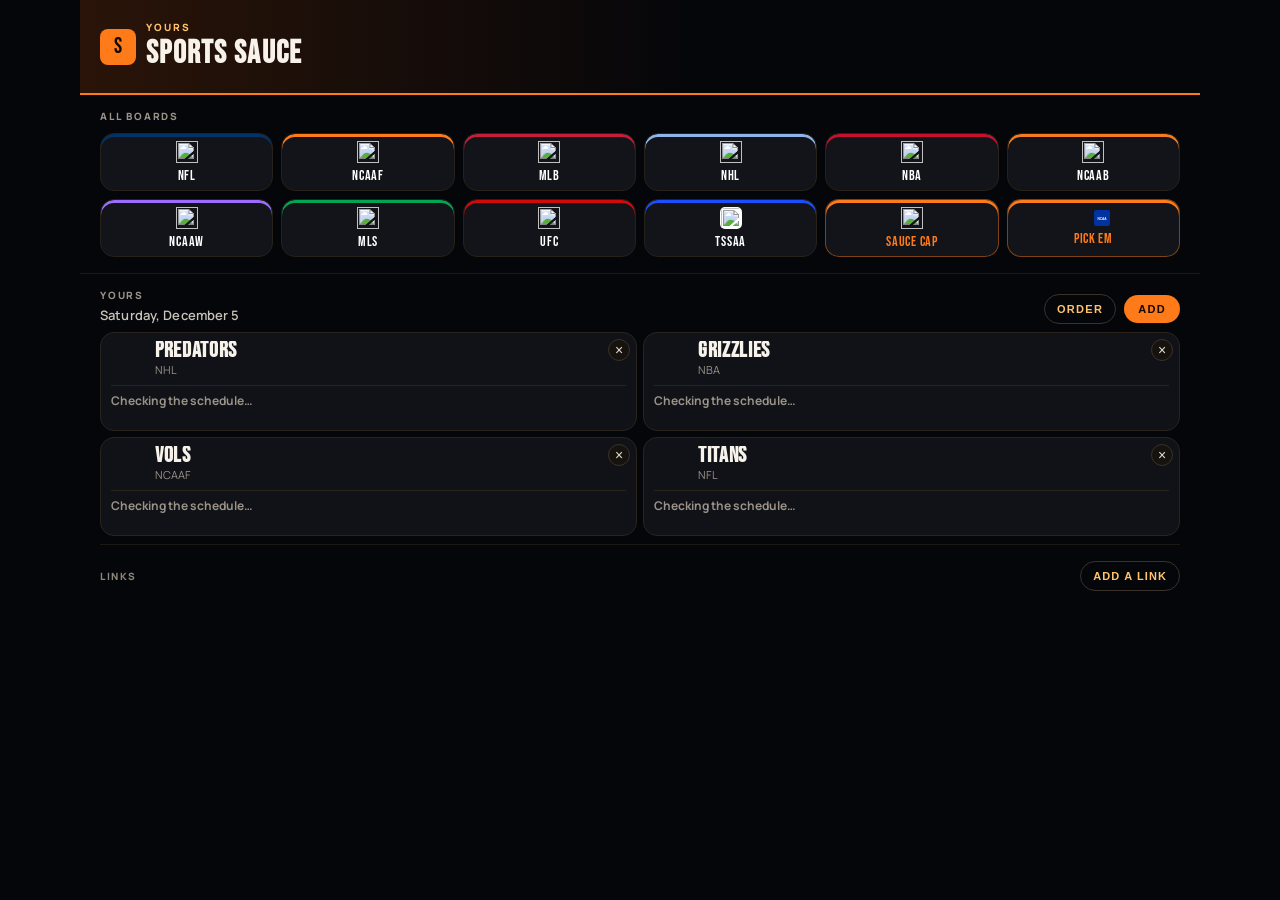
==== index.html @ 5d250a33 "Keep class and region on each TSSAA basketball game." ====
<!DOCTYPE html>
<html lang="en">
<head>
<!-- cbb-rows spick -->
<meta charset="UTF-8"/>
<meta name="viewport" content="width=device-width, initial-scale=1, viewport-fit=cover"/>
<meta name="theme-color" content="#05060a"/>
<meta name="mobile-web-app-capable" content="yes"/>
<meta name="apple-mobile-web-app-capable" content="yes"/>
<meta name="apple-mobile-web-app-status-bar-style" content="black-translucent"/>
<meta name="apple-mobile-web-app-title" content="Sauce"/>
<link rel="manifest" href="/manifest.webmanifest"/>
<link rel="apple-touch-icon" href="/icon-180.png"/>
<title>Sports Sauce</title>
<meta property="og:type" content="website"/>
<meta property="og:site_name" content="Sports Sauce"/>
<meta property="og:title" content="Sports Sauce"/>
<meta property="og:description" content="Live scores, slates, trends, and a live tracker. NFL, college, MLB, MLS, UFC."/>
<meta property="og:url" content="https://www.sportssauceapp.com/"/>
<meta property="og:image" content="https://www.sportssauceapp.com/og.png"/>
<meta property="og:image:width" content="1200"/>
<meta property="og:image:height" content="630"/>
<meta name="twitter:card" content="summary_large_image"/>
<meta name="twitter:title" content="Sports Sauce"/>
<meta name="twitter:description" content="Live scores, slates, trends, and a live tracker."/>
<meta name="twitter:image" content="https://www.sportssauceapp.com/og.png"/>
<script async src="https://plausible.io/js/pa-RkC5ljffAxaN_j-J33No5.js"></script>
<script>
window.plausible=window.plausible||function(){(plausible.q=plausible.q||[]).push(arguments)},plausible.init=plausible.init||function(i){plausible.o=i||{}};
plausible.init();
</script>
<style>
@import url("https://fonts.googleapis.com/css2?family=Bebas+Neue&family=Barlow+Condensed:wght@500;600&family=Manrope:wght@500;700;800&display=swap");
:root{--bg:#05060a;--orange:#ff7a18;--ember:#ffc46b;--live:#ff3b3b;--text:#f7f2ea;--muted:#9b9288;--pad:clamp(12px,3vw,20px)}
*{box-sizing:border-box}html,body{margin:0;background:#05060a;color:var(--text);font-family:Manrope,system-ui,sans-serif;overflow-anchor:none}
body{min-height:100dvh;width:min(1120px,100%);margin:0 auto;padding-bottom:78px}
.top{padding:var(--pad);background:linear-gradient(90deg,#2a1408,#05060a 55%);border-bottom:2px solid var(--orange)}
.scflash{position:fixed;left:0;right:0;bottom:0;z-index:90;display:none;pointer-events:none}
.scflash.show{display:block !important;animation:scdock .45s cubic-bezier(.16,1,.3,1) both}
.scflash .scwipe{position:absolute;left:0;right:0;top:-4px;height:4px;background:linear-gradient(90deg,var(--ember),var(--orange),#ffd29a);transform-origin:left center;animation:scwipe .55s ease-out both}
.scflash .scbug{display:grid;grid-template-columns:76px 1fr;align-items:center;gap:12px;padding:0;background:#0a0b10}
.scflash .scnet{font-family:"Bebas Neue",sans-serif;font-size:13px;letter-spacing:.16em;color:#140800;background:var(--orange);padding:10px 8px;line-height:1.05;text-align:center}
.scflash .sckind{padding-right:16px;font-size:16px;letter-spacing:.04em;text-transform:none;color:#fff;font-weight:800;text-align:right;line-height:1.2}
.scflash .scmain{padding:10px 16px 18px;background:linear-gradient(105deg,transparent 0 12px,var(--orange) 12px 16px,transparent 16px),repeating-linear-gradient(135deg,rgba(255,140,40,.05) 0 8px,transparent 8px 16px),linear-gradient(180deg,#1a1008,#07070a 55%,#05060a);border-top:1px solid rgba(255,140,40,.4);box-shadow:0 -16px 40px rgba(0,0,0,.45)}
.scflash .scscore{margin:0;font-family:"Bebas Neue",sans-serif;font-size:clamp(44px,13vw,72px);letter-spacing:.06em;line-height:.82;color:#fff}
.scflash .scteam{margin:6px 0 2px;font-family:"Bebas Neue",sans-serif;font-size:clamp(22px,6vw,32px);letter-spacing:.04em;line-height:.95;color:#f2ebe3}
.scflash .scnums{margin:4px 0 0;font-family:"Bebas Neue",sans-serif;font-size:clamp(18px,5vw,26px);letter-spacing:.06em;color:#fff}
.scflash .scline{margin:8px 0 0;color:#e8d7c6;font-size:14px;line-height:1.35;max-width:36em}
@keyframes scdock{from{transform:translateY(110%);opacity:0}to{transform:none;opacity:1}}
@keyframes scwipe{from{transform:scaleX(0)}to{transform:scaleX(1)}}
.scflash.out{animation:scout .35s ease-in both}
@keyframes scout{to{transform:translateY(110%);opacity:0}}
.brand{display:flex;align-items:center;gap:10px;cursor:pointer}
.mark{width:36px;height:36px;border-radius:8px;background:var(--orange);color:#120800;font-family:"Bebas Neue",sans-serif;font-size:22px;display:grid;place-items:center}
h1{margin:0;font-family:"Bebas Neue",sans-serif;letter-spacing:.04em}
.eyebrow{margin:0;color:var(--ember);font-size:10px;letter-spacing:.2em;text-transform:uppercase;font-weight:800}
.hero{padding:22px var(--pad) 8px;position:relative}
.hero h2{font-family:"Bebas Neue",sans-serif;font-size:clamp(32px,8vw,56px);line-height:.95;margin:8px 0 10px;letter-spacing:.01em}
.kicker{letter-spacing:.2em;text-transform:uppercase;font-size:10px;color:var(--orange);font-weight:800}
.lede{color:var(--muted);margin:0}
.ownwrap{padding:8px var(--pad) 36px}
.owncard{background:#101218;border:1px solid #2a241c;border-radius:12px;padding:14px;margin:0 0 12px}
.owncard h3{margin:0 0 10px;font-family:"Bebas Neue",sans-serif;font-size:22px;letter-spacing:.04em;color:var(--orange)}
.owngrid{display:grid;grid-template-columns:repeat(3,1fr);gap:8px}
.ownstat{background:#0c0d12;border:1px solid #241e18;border-radius:8px;padding:10px}
.ownstat b{display:block;font-family:"Bebas Neue",sans-serif;font-size:26px;color:#fff}
.ownstat span{font-size:10px;letter-spacing:.12em;text-transform:uppercase;color:var(--muted)}
.ownlog{max-height:46vh;overflow:auto;font-size:12px}
.ownrow{display:grid;grid-template-columns:86px 1fr;gap:8px;padding:7px 0;border-bottom:1px solid #221e18}
.ownrow em{font-style:normal;color:var(--ember);font-size:10px;letter-spacing:.08em;text-transform:uppercase}
.ownlock{display:flex;gap:8px;margin-top:10px}
.ownlock input{flex:1;background:#0c0d12;border:1px solid #3a3228;color:#fff;padding:10px;border-radius:8px}
.ownlock button,.ownbtn{border:0;background:var(--orange);color:#140800;font-weight:800;letter-spacing:.1em;text-transform:uppercase;padding:10px 14px;border-radius:8px}
.yliveboard{padding:12px var(--pad) 0}
.yliveboard .ylink{margin-top:0}
.yliveboard .ylink+.ylink{margin-top:10px}
.hub{display:grid;grid-template-columns:repeat(4,minmax(0,1fr));gap:8px;padding:12px var(--pad) 16px;border-bottom:1px solid #1c1814}
.hubk{grid-column:1/-1;margin:2px 0 0}
.hubcard[data-lg="nfl"]{--bar:#013369}
.hubcard[data-lg="cfb"]{--bar:#ff7a18}
.hubcard[data-lg="mlb"]{--bar:#c41e3a}
.hubcard[data-lg="nhl"]{--bar:#8eb4e8}
.hubcard[data-lg="nba"]{--bar:#c8102e}
.hubcard[data-lg="cbb"]{--bar:#f47b20}
.hubcard[data-lg="wcbb"]{--bar:#9b6dff}
.hubcard[data-lg="mls"]{--bar:#00a651}
.hubcard[data-lg="ufc"]{--bar:#d20a0a}
.hubcard[data-lg="tssaa"]{--bar:#1a4fff}
.hubcard.cap{--bar:#ff7a18}
.hubcard{display:flex;flex-direction:column;align-items:center;justify-content:center;gap:4px;min-width:0;min-height:58px;padding:6px 2px;border-radius:14px;border:1px solid #262119;background:#12141a;color:#fff;box-shadow:inset 0 3px 0 var(--bar,#3a3228)}
.hubcard img{width:22px;height:22px;object-fit:contain;margin:0;flex:none}
.hubcard b{font-family:"Bebas Neue",sans-serif;font-size:14px;letter-spacing:.05em;font-weight:400;white-space:nowrap}
.hubcard span{display:none}
.hubcard .duo{display:inline-flex;align-items:center;gap:2px;flex:none}
.hubcard .duo img{width:16px;height:16px}
.hubcard.cap{text-decoration:none;color:#fff;border-color:rgba(255,122,24,.45)}
.hubcard.cap b{color:#ff7a18}
.hubcard.tssaa img{width:22px;height:22px;object-fit:contain;background:#fff;border-radius:5px;padding:1px}
.yours{padding:4px var(--pad) 28px}
.yhead{display:flex;align-items:flex-end;justify-content:space-between;gap:12px;padding-top:10px}
.ytitle{min-width:0}
.ykick{margin:0;font-size:10px;letter-spacing:.18em;font-weight:800;text-transform:uppercase;color:var(--muted)}
.yacts{display:flex;gap:8px;align-items:center;flex:none}
.yord{border:1px solid #3a3228;background:transparent;color:#ffc46b;font-weight:800;letter-spacing:.12em;text-transform:uppercase;font-size:11px;border-radius:999px;padding:8px 12px;cursor:pointer}
.yord.on{background:var(--orange);color:#140800;border-color:var(--orange)}
.yadd{border:0;background:var(--orange);color:#140800;font-weight:800;letter-spacing:.12em;text-transform:uppercase;font-size:11px;border-radius:999px;padding:8px 14px;cursor:pointer}
.yhint{margin:10px 0 0;color:#c9c2b8;font-size:13px}
.ygrid.ordering{grid-template-columns:1fr !important}
.ycard.ysort{display:flex;align-items:center;gap:10px;padding:8px 8px 8px 12px}
.ycard.ysort .ylogo,.ycard.ysort .ymark{width:40px;height:40px}
.ycard.ysort .ywho b{font-size:22px}
.ynum{font-family:"Bebas Neue",sans-serif;font-size:22px;color:var(--orange);width:18px;flex:none;text-align:center}
.ycard.ysort .ymove{display:flex;gap:8px;margin-left:auto;flex:none}
.ycard.ysort .ymove button{width:52px;height:52px;border:0;border-radius:14px;background:#24180f;color:#ffc46b;font:800 22px Manrope,sans-serif;padding:0}
.ycard.ysort .ymove button:disabled{opacity:.28}
.yday{margin:4px 0 0;color:#c9c2b8;font-size:13px;letter-spacing:.01em;font-weight:600}
.ylede{margin:8px 0 0;color:var(--muted);font-size:13px}
.ycard{display:block;width:100%;text-align:left;color:inherit;font:inherit;background:#101218;border:1px solid #2a241c;border-radius:14px;padding:8px 10px 8px;cursor:pointer;position:relative}
.ycard.now{border-color:var(--orange);background:linear-gradient(180deg,#1c120c,#101218 42%)}
.ycard.live{border-color:#3ee0a0;background:linear-gradient(180deg,#0e1a14,#101218 48%);box-shadow:inset 3px 0 0 #3ee0a0}
.ycard.final .ywhen em{color:#f4efe6}
.ycard.tint{background:linear-gradient(105deg, color-mix(in srgb, var(--ink) 24%, #101218), #101218 46%);border-color:color-mix(in srgb, var(--ink) 55%, #2a241c);box-shadow:inset 4px 0 0 var(--ink)}
.ycard.now.tint{background:linear-gradient(105deg, color-mix(in srgb, var(--ink) 30%, #1a120c), #101218 50%)}
.ycard.live.tint{box-shadow:inset 4px 0 0 #3ee0a0}
.ycard.tint .ywhen em{color:var(--ink)}
.ycard.live.tint .ywhen em{color:#3ee0a0}
.yrow{display:flex;gap:8px;align-items:center;padding-right:22px}
.ylogo{width:36px;height:36px;object-fit:contain;background:#fff;border-radius:8px;padding:3px;flex:none}
.ycard.player .ylogo{object-fit:cover;border-radius:50%;background:#1a120c;padding:0}
.ywho{flex:1;min-width:0}
.ywho b{display:block;font-family:"Bebas Neue",sans-serif;font-size:22px;letter-spacing:.03em;line-height:.9;white-space:nowrap;overflow:hidden;text-overflow:ellipsis}
.ywho span{display:block;margin-top:1px;color:var(--muted);font-size:11px;white-space:nowrap;overflow:hidden;text-overflow:ellipsis}
.ywhen{text-align:right;flex:none}
.ywhen em{display:block;font-style:normal;font-size:10px;letter-spacing:.14em;font-weight:800;color:var(--orange);text-transform:uppercase}
.ycard.live .ywhen em{color:#3ee0a0}
.ywhen strong{display:block;font-family:"Bebas Neue",sans-serif;font-size:22px;letter-spacing:.02em;line-height:.85;margin-top:1px;color:#fff}
.ycard.live .ywhen strong{color:#e9fff5}
.ycard .yremove{position:absolute;top:6px;right:6px;width:22px;height:22px;border-radius:50%;border:1px solid #3a3228;background:#16130f;color:#e7e0d6;font-size:14px;line-height:1;cursor:pointer;padding:0}
.ycard.ysort .yremove{position:static;width:36px;height:36px;border:1px solid #3a3228;background:#1a140f;color:#c9c2b8;font-size:18px}
.ysit{display:grid;grid-template-columns:76px minmax(0,1fr);gap:12px;align-items:center;margin-top:10px;padding-top:10px;border-top:1px solid #1e4a36}
.ydiamond{position:relative;width:72px;height:68px}
.ybase{position:absolute;width:14px;height:14px;transform:rotate(45deg);border:2px solid #5d6b62;border-radius:2px;background:transparent}
.ybase.on{background:#3ee0a0;border-color:#3ee0a0}
.ybase.b2{left:29px;top:2px}
.ybase.b3{left:8px;top:22px}
.ybase.b1{left:50px;top:22px}
.youts{position:absolute;left:0;right:0;bottom:0;text-align:center;font-size:11px;font-weight:800;letter-spacing:.06em;color:#c9c2b8}
.ypab{min-width:0;display:flex;flex-direction:column;gap:3px}
.ycountline{font-family:"Bebas Neue",sans-serif;font-size:26px;letter-spacing:.04em;line-height:.9;color:#fff}
.ypab span{display:flex;gap:8px;align-items:baseline;min-width:0}
.ypab em{flex:none;font-style:normal;font-size:10px;font-weight:800;letter-spacing:.12em;color:#9b9288}
.ypab b{font-size:15px;font-weight:700;color:#fff;overflow:hidden;text-overflow:ellipsis;white-space:nowrap}
.yfoot{display:flex;align-items:center;gap:8px;margin-top:6px;min-width:0}
.ymatch{display:flex;align-items:center;gap:6px;flex:1;min-width:0;margin:0;padding:0;background:none}
.ymatch img{width:16px;height:16px;object-fit:contain;background:#fff;border-radius:3px;padding:1px;flex:none}
.ymatch b{font-size:13px;font-weight:700;white-space:nowrap;overflow:hidden;text-overflow:ellipsis}
.ymatch span{margin-left:auto;color:#c9c2b8;font-size:11px;font-weight:700;text-align:right;max-width:42%;overflow:hidden;text-overflow:ellipsis;white-space:nowrap}
.ylast{display:flex;align-items:center;gap:6px;margin:0;color:#c9c2b8;font-size:12px;white-space:nowrap;overflow:hidden;flex:none;max-width:46%}
.ylast i{flex:none;width:18px;height:18px;border-radius:5px;display:grid;place-items:center;font-style:normal;font-weight:800;font-size:11px}
.ylast i.w{background:#143024;color:#3ee0a0}
.ylast i.l{background:#2a1410;color:#ff8b7a}
.ylast i.t{background:#241e14;color:#ffc46b}
.ylast b{color:#fff;font-family:"Bebas Neue",sans-serif;font-size:16px;font-weight:400;letter-spacing:.03em}
.ylast span{overflow:hidden;text-overflow:ellipsis}
.ylines{display:flex;flex-direction:column;margin-top:8px;border-top:1px solid #2a241c}
.yline{display:flex;align-items:center;gap:8px;min-height:36px;padding:5px 0}
.yline + .yline{border-top:1px solid #1c1814}
.yline > em{width:36px;flex:none;font-style:normal;font-size:10px;letter-spacing:.12em;font-weight:800;text-transform:uppercase;color:#8a8378}
.yline.live > em{color:#3ee0a0}
.yline.next > em,.yline.final > em{color:var(--orange)}
.yline .who{flex:1;min-width:0;display:flex;align-items:center;gap:6px}
.yline .who img{width:20px;height:20px;object-fit:contain;background:#fff;border-radius:4px;padding:1px;flex:none}
.yline .who b{flex:1;min-width:0;font-size:14px;font-weight:750;white-space:nowrap;overflow:hidden;text-overflow:ellipsis}
.yline .who span{flex:none;color:#9b9288;font-size:11px;font-weight:700}
.yline .end{flex:none;display:flex;align-items:center;gap:6px;white-space:nowrap}
.yline .end strong{font-family:"Bebas Neue",sans-serif;font-size:20px;font-weight:400;letter-spacing:.02em;line-height:1;color:#fff;white-space:nowrap}
.yline .end strong.when{font-family:Manrope,system-ui,sans-serif;font-size:13px;font-weight:800;letter-spacing:.04em}
.yline.live .end strong{font-size:26px;color:#e9fff5}
.yline .end i{flex:none;width:18px;height:18px;border-radius:5px;display:grid;place-items:center;font-style:normal;font-weight:800;font-size:11px}
.yline .end i.w{background:#143024;color:#3ee0a0}
.yline .end i.l{background:#2a1410;color:#ff8b7a}
.yline .end i.t{background:#241e14;color:#ffc46b}
.yclock{margin:-2px 0 4px 44px;font-size:11px;font-weight:800;letter-spacing:.08em;text-transform:uppercase;color:#3ee0a0}
.yline.note{display:block;color:#9b9288;font-size:12px;font-weight:700;padding:6px 0}
.ystat{margin-top:10px;padding-top:10px;border-top:1px solid #2a241c}
.ystat-top{display:flex;align-items:baseline;justify-content:space-between;gap:8px;margin-bottom:8px}
.ystat-top em{font-style:normal;font-size:10px;letter-spacing:.16em;font-weight:800;color:var(--orange);text-transform:uppercase}
.ystat.live{border-top-color:#1e4a36}
.ystat.live .ystat-top em{color:#3ee0a0}
.ystat-top span{color:#c9c2b8;font-size:12px;font-weight:700;text-align:right}
.ychips{display:flex;gap:6px}
.ychips div{flex:1;min-width:0;background:#1a140f;border-radius:10px;padding:8px 2px 6px;text-align:center}
.ychips b{display:block;font-family:"Bebas Neue",sans-serif;font-size:22px;letter-spacing:.02em;line-height:.9;color:#fff}
.ychips i{display:block;margin-top:3px;font-style:normal;font-size:9px;letter-spacing:.12em;font-weight:800;color:#9b9288}
.ystat.live .ychips div{background:#102018}
.ystat.live .ychips b{color:#e9fff5}
.tnpick{display:flex;flex-direction:column;gap:10px;margin-top:6px}
.tnpick button{display:flex;flex-direction:column;align-items:flex-start;gap:4px;width:100%;text-align:left;background:#12141a;border:1px solid #2a241c;border-radius:16px;color:#fff;padding:18px 16px 16px;cursor:pointer;box-shadow:inset 4px 0 0 var(--bar,#ff7a18)}
.tnpick b{font-family:"Bebas Neue",sans-serif;font-size:34px;font-weight:400;letter-spacing:.04em;line-height:.9}
.tnpick span{color:#c9c2b8;font-size:13px}
.bbback{border:0;background:transparent;color:#ffc46b;font-weight:800;letter-spacing:.08em;text-transform:uppercase;font-size:12px;padding:4px 0 8px;cursor:pointer}
.bbschool{margin:0 0 8px;font-family:"Bebas Neue",sans-serif;font-size:32px;letter-spacing:.03em;font-weight:400}
.bbrow{display:grid;grid-template-columns:92px minmax(0,1fr) auto;gap:4px 8px;align-items:baseline;padding:8px 0;border-bottom:1px solid #241e18}
.bbrow b{font-size:12px;font-weight:700}
.bbrow span{font-size:14px;font-weight:700}
.bbrow em{font-style:normal;color:#ffc46b;font-weight:800;font-size:12px}
.bbrow small{grid-column:2 / -1;color:#9b9288;font-size:11px}
.bbhit{display:flex;flex-direction:column;align-items:flex-start;gap:2px;width:100%;text-align:left;background:#101218;border:1px solid #2a241c;color:#fff;border-radius:12px;padding:10px 12px;margin-top:8px;cursor:pointer}
.bbstick{position:sticky;top:0;z-index:8;background:#05060a;padding:6px 0 8px}
.bblab{margin:8px 0 4px;font-size:10px;letter-spacing:.16em;text-transform:uppercase;color:#ff7a18;font-weight:800}
.bbnav{display:flex;flex-wrap:wrap;gap:6px;margin:0 0 2px}
.bbnav button{flex:0 0 auto;min-height:36px;border:1px solid #2a241c;background:#101218;color:#cfc6b8;border-radius:999px;padding:8px 12px;font-size:12px;letter-spacing:.08em;text-transform:uppercase;font-weight:800;touch-action:manipulation}
.bbnav button.on{background:#ff7a18;color:#140800;border-color:#ff7a18}
.bbcount{margin:8px 0 0;color:#ffc46b;font-size:12px;font-weight:800;letter-spacing:.08em;text-transform:uppercase}
.bbsec{margin:16px 0 8px}
button.bbsec{display:block;width:100%;text-align:left;background:transparent;border:0;padding:0;color:inherit;cursor:pointer}
.bbsec h3{margin:0;font-family:"Bebas Neue",sans-serif;font-size:28px;letter-spacing:.03em;line-height:.95;color:#ff7a18}
.bbsec p{margin:3px 0 0;color:#8d867c;font-size:11px;letter-spacing:.12em;text-transform:uppercase;font-weight:700}
.bbcard{background:#12141c;border:1px solid #2c261e;border-radius:16px;padding:8px 12px 4px;margin:8px 0}
.bbcard header{display:flex;justify-content:space-between;align-items:center;min-height:16px}
.bbfin{font-size:10px;font-weight:800;letter-spacing:.14em;text-transform:uppercase;color:#ff7a18}
.bbfin.live{color:#3ee0a0}
.bbteam{display:flex;align-items:center;justify-content:space-between;gap:12px;width:100%;background:transparent;border:0;border-top:1px solid #241e18;color:#fff;padding:10px 0;text-align:left;cursor:pointer}
.bbteam b{font-size:16px;font-weight:750;line-height:1.15;min-width:0}
.bbteam em{flex:none;font-style:normal;font-family:"Bebas Neue",sans-serif;font-size:30px;line-height:.85;min-width:36px;text-align:right}
.bbteam.lose{color:#8d867c}
.bbteam.lose em{color:#8d867c}
.bbstand{display:grid;grid-template-columns:28px minmax(0,1fr) 54px 54px;gap:8px;align-items:center;width:100%;text-align:left;background:transparent;border:0;border-bottom:1px solid #241e18;color:#fff;padding:11px 0;cursor:pointer;font:inherit}
.bbstand.head{color:#8d867c;font-size:10px;letter-spacing:.1em;text-transform:uppercase;font-weight:800;cursor:default}
.bbstand b{font-size:15px;font-weight:750;white-space:nowrap;overflow:hidden;text-overflow:ellipsis}
.bbstand span{text-align:right;font-variant-numeric:tabular-nums;font-weight:800}
.bbsked{display:flex;align-items:baseline;gap:10px;padding:11px 0;border-bottom:1px solid #241e18}
.bbsked b{width:78px;flex:none;color:#9b9288;font-size:12px;font-weight:700}
.bbsked span{flex:1;min-width:0;font-size:15px;font-weight:750}
.bbsked em{flex:none;font-style:normal;font-family:"Bebas Neue",sans-serif;font-size:22px;color:#ffc46b}
.bbroster{display:grid;grid-template-columns:1fr 1fr;gap:6px}
.bbplayer{background:#101218;border:1px solid #241e18;border-radius:10px;padding:8px 10px}
.bbplayer b{display:block;font-size:14px}
.bbplayer span{color:#9b9288;font-size:11px}
.ygrid{display:grid;grid-template-columns:1fr;gap:6px;margin-top:8px}
.ylinks{margin-top:8px;padding-top:16px;border-top:1px solid #1c1814}
.ylink{display:flex;align-items:center;gap:10px;margin-top:8px;padding:10px 12px;background:#0c0d12;border:1px solid #241e18;border-radius:12px;text-decoration:none;color:inherit}
.ylinkhead{display:flex;align-items:center;justify-content:space-between;gap:8px}
.ylinkhead span{font-size:10px;letter-spacing:.16em;text-transform:uppercase;font-weight:800;color:#8d867c}
.ylinkhead button,.ylinkform button{border:1px solid #3a3228;background:transparent;color:#ffc46b;font-weight:800;letter-spacing:.1em;text-transform:uppercase;font-size:11px;border-radius:999px;padding:8px 12px;cursor:pointer}
.ylinkform{display:flex;flex-direction:column;gap:8px;margin-top:8px}
.ylinkform input{width:100%;background:#0c0d12;border:1px solid #3a3228;color:#fff;border-radius:10px;padding:12px;font:inherit;font-size:16px}
.ylinkform button{align-self:flex-start;background:var(--orange);color:#140800;border-color:var(--orange)}
.ylinknote{margin:8px 0 0;color:#8d867c;font-size:12px}
.ylink{display:flex;align-items:center;gap:10px;margin-top:8px;padding:10px 12px;background:#0c0d12;border:1px solid #241e18;border-radius:12px;text-decoration:none;color:inherit}
.ylink.live{display:block;border-color:#3ee0a0;box-shadow:inset 3px 0 0 #3ee0a0}
.ylinktop{display:flex;align-items:center;gap:8px}
.ylink a{flex:1;min-width:0;color:inherit;text-decoration:none}
.ylink b{font-size:16px;line-height:1.2}
.ylinktop b{flex:1;min-width:0}
.ylink em{display:block;margin-top:2px;font-style:normal;font-size:12px;color:#9a9186;white-space:nowrap;overflow:hidden;text-overflow:ellipsis}
.ylive{flex:none;background:#3ee0a0;color:#042116;font-size:10px;font-weight:800;letter-spacing:.14em;text-transform:uppercase;border-radius:999px;padding:3px 7px}
.ystream{margin:6px 0 0;color:#f7f2ea;font-size:14px;font-weight:700}
.ypicklive{display:flex;flex-direction:column;gap:6px;margin-top:8px}
.ypicklive button{text-align:left;background:#101218;border:1px solid #3a3228;color:#f7f2ea;border-radius:10px;padding:8px 10px;font:inherit;font-size:13px;font-weight:700;line-height:1.3;cursor:pointer}
.ypicklive button.on{border-color:#3ee0a0;color:#fff}
.yframe{position:relative;width:100%;aspect-ratio:16/9;margin-top:8px;background:#000;border-radius:10px;overflow:hidden}
.yframe iframe{position:absolute;inset:0;width:100%;height:100%;border:0}
.films{padding:8px var(--pad) 96px}
.films h2{margin:0;font-family:"Bebas Neue",sans-serif;font-size:40px;font-weight:400;letter-spacing:.03em}
.filmnote{margin:4px 0 12px;color:#9a9186;font-size:13px}
.filmrow{display:grid;grid-template-columns:112px minmax(0,1fr);gap:10px;align-items:center;width:100%;margin-top:8px;padding:8px;background:#0c0d12;border:1px solid #241e18;border-radius:12px;color:#fff;text-align:left;font:inherit;cursor:pointer}
.filmrow.on{border-color:#ff7a18}
.filmrow img{width:112px;height:63px;object-fit:cover;border-radius:8px;background:#16120e}
.filmrow b{display:block;font-size:15px;line-height:1.25}
.filmrow em{display:block;margin-top:3px;font-style:normal;color:#9a9186;font-size:12px}
.ylink button.yopen{flex:1;min-width:0;text-align:left;background:none;border:0;color:inherit;font:inherit;padding:0;cursor:pointer}
.ylinkopen{display:inline-block;margin-top:8px;color:#ffc46b;font-size:12px;font-weight:800;letter-spacing:.08em;text-transform:uppercase;text-decoration:none}
.ylink .yremove{margin-left:auto}
.ypick{margin-top:12px;background:#101218;border:1px solid #2a241c;border-radius:14px;padding:6px 0 10px}
.yq{display:block;width:calc(100% - 24px);margin:8px 12px 4px;background:#0c0d12;border:1px solid #3a3228;color:#fff;border-radius:10px;padding:12px;font:inherit;font-size:16px}
.yhit{display:grid;grid-template-columns:36px minmax(0,1fr) auto;gap:10px;align-items:center;width:calc(100% - 16px);margin:0 8px;padding:8px;border:0;background:transparent;color:#fff;text-align:left;font:inherit;border-radius:10px;cursor:pointer}
.yhit:hover,.yhit:focus{background:#1a140f}
.yhit .yface,.yhit .yface img,.yhit .ymark{width:36px;height:36px}
.yhit .ymark{font-size:14px}
.yhit b{display:block;font-size:14px}
.yhit em{display:block;font-style:normal;color:#9b9288;font-size:11px}
.hubk{width:100%;margin:2px 0 2px;font-family:Manrope,system-ui,sans-serif;font-size:10px;letter-spacing:.18em;font-weight:800;text-transform:uppercase;color:var(--muted)}
h2 .pinstar{margin-left:8px;font-size:22px;vertical-align:2px}
.yface{position:relative;width:36px;height:36px;flex:none}
.yface img{position:absolute;inset:0;width:36px;height:36px;object-fit:contain;background:#fff;border-radius:8px;padding:3px}
.yhit.player .yface img{object-fit:cover;border-radius:50%;background:#1a120c;padding:0}
.ymark{width:36px;height:36px;border-radius:8px;display:grid;place-items:center;background:#1a120c;color:var(--ember);font-family:"Bebas Neue",sans-serif;font-size:14px}
@media(min-width:900px){
  .hub{grid-template-columns:repeat(6,minmax(0,1fr))}
  .ygrid{grid-template-columns:1fr 1fr}
}
.bar{display:flex;flex-wrap:wrap;align-items:center;gap:8px 12px;padding:8px var(--pad) 4px}
.bar .barleft{display:flex;align-items:center;gap:10px;min-width:0;flex:1}
.bar .tabs{display:flex;flex-wrap:nowrap;align-items:center;gap:2px;margin-left:auto;overflow-x:auto;scrollbar-width:none;-webkit-overflow-scrolling:touch}
.bar .tabs::-webkit-scrollbar{display:none}
#navBack.navback{position:fixed !important;right:14px !important;left:auto !important;bottom:calc(18px + env(safe-area-inset-bottom)) !important;z-index:9999 !important;display:none !important;visibility:hidden !important;height:46px;padding:0 18px;border:0;border-radius:999px;background:#ff7a18;color:#140c08;font-weight:800;letter-spacing:.08em;text-transform:uppercase;font-size:14px;box-shadow:0 10px 28px rgba(0,0,0,.45)}
body.away #navBack.navback{display:block !important;visibility:visible !important}
.rsheet{border:1px solid #2a241c;border-radius:10px;overflow:hidden;background:#101218;margin:0 0 14px}
.rhead,.rline{display:grid;grid-template-columns:36px minmax(0,1fr) 44px;align-items:center;gap:8px;padding:0 10px}
.rhead{height:28px;color:#9b9288;font-size:10px;letter-spacing:.12em;text-transform:uppercase;background:#16130f}
.rline{height:34px;width:100%;border:0;border-top:1px solid #221e18;background:transparent;color:#fff;text-align:left;font:inherit}
.rno{font-family:"Bebas Neue",sans-serif;font-size:16px;color:#ff7a18}
.rname{font-size:14px;white-space:nowrap;overflow:hidden;text-overflow:ellipsis}
.rpos{font-size:11px;letter-spacing:.06em;color:#c9c2b8;text-align:right}
.back{display:none}
#viewGame>.bar,#viewPlayer>.bar{display:none}
.tabbtn{border:0;background:0;color:#8a8378;font-weight:800;letter-spacing:.1em;text-transform:uppercase;font-size:11px;padding:6px 8px;white-space:nowrap}
.tabbtn.on{color:var(--orange)}
.meta{display:none}
.list{display:grid;gap:18px;padding:0 var(--pad) 28px}
.lines{width:calc(100% - 24px);margin:0 12px 8px;border-collapse:collapse;font-size:12px}.lines th,.lines td{text-align:center;padding:6px 0;color:#c9c2b8}.lines th:first-child{text-align:left;color:#fff}
.lastplay{margin:8px 12px;padding:12px;border-left:3px solid #ff7a18;background:#14110e;border-radius:8px;color:#fff;font-size:14px}.lastplay i{display:block;font-style:normal;color:#9b9288;font-size:10px;letter-spacing:.12em;text-transform:uppercase;margin-bottom:4px}
.stathead{display:grid;grid-template-columns:1fr 52px 1fr;align-items:center;padding:4px 14px 8px}
.stathead div{display:flex;align-items:center;gap:8px}
.stathead div:last-child{justify-content:flex-end}
.stathead img{width:32px;height:32px;object-fit:contain}
.stathead b{font-size:15px;letter-spacing:.04em}
.statline{display:grid;grid-template-columns:72px 1fr 72px;align-items:center;padding:8px 14px;border-top:1px solid #221e18}
.statline b{font-family:"Bebas Neue",sans-serif;font-size:28px;font-weight:400;text-align:center;color:#6f6a62}
.statline b.hot{color:#fff}
.statline span{text-align:center;font-size:11px;letter-spacing:.14em;color:#9b9288}
.leadgrid{display:grid;grid-template-columns:44px 1fr 1fr;gap:10px;align-items:center;padding:10px 14px;border-top:1px solid #221e18}
.leadgrid>span{font-size:12px;letter-spacing:.12em;color:#ff7a18}
.leadside.flip{flex-direction:row-reverse;text-align:right}
.leadside em{display:block;font-style:normal;color:#9b9288;font-size:11px;letter-spacing:.08em}
.cmp{display:grid;grid-template-columns:42px 1fr 42px;gap:8px;align-items:center;padding:6px 12px}.cmp b{font-family:"Bebas Neue",sans-serif;font-size:20px;font-weight:400;text-align:center}.cmpmid{display:grid;grid-template-columns:1fr auto 1fr;gap:6px;align-items:center}.cmpmid span{font-size:10px;letter-spacing:.08em;color:#9b9288}.cmpmid i{display:block;height:4px;background:#221e18;border-radius:4px;position:relative}.cmpmid i em{position:absolute;top:0;bottom:0;background:#8a8478;border-radius:4px}.cmpmid i:first-of-type em{right:0}.cmpmid i.r em{left:0;background:#ff7a18}
.leadrow{display:grid;grid-template-columns:36px 1fr 1fr;gap:8px;align-items:center;padding:8px 12px}.leadrow>span{font-size:10px;letter-spacing:.08em;color:#9b9288}.leadside{display:flex;gap:8px;align-items:center}.leadside img{width:36px;height:36px;border-radius:50%;object-fit:cover;background:#1a1612}.leadside b{display:block;font-family:"Bebas Neue",sans-serif;font-size:22px;font-weight:400}.leadside span{color:#c9c2b8;font-size:12px}
.espnplays{list-style:none;margin:0;padding:0}.espnplays li{display:grid;grid-template-columns:52px 28px 1fr 42px;gap:8px;align-items:center;padding:10px 12px;border-top:1px solid #1c1814}.espnplays em{font-style:normal;color:#9b9288;font-size:10px;line-height:1.3}.espnplays img{width:22px;height:22px;object-fit:contain}.espnplays i{display:block;font-style:normal;color:#ff7a18;font-size:10px;letter-spacing:.06em}.espnplays .score{background:#16110c}.espnplays b{color:#fff;font-family:"Bebas Neue",sans-serif;font-size:16px;font-weight:400;text-align:right}
.scorestrip{display:grid;grid-template-columns:52px 1fr auto 1fr 52px;align-items:center;gap:8px;padding:16px;text-align:center}.scorestrip img{width:52px;height:52px;object-fit:contain}.scorestrip b{display:block;font-family:"Bebas Neue",sans-serif;font-size:42px;font-weight:400}.scorestrip span{color:#c9c2b8;font-size:12px}.scorestrip .clock{color:#ff7a18;font-size:12px;letter-spacing:.08em}.shead,.cbbrow{display:grid;grid-template-columns:22px 28px minmax(0,1fr) auto;gap:12px;align-items:center;width:100%;text-align:left;background:transparent;color:#fff;border:0;border-bottom:1px solid #1c1814;padding:12px 14px;font:inherit}
.cbbrow img{width:26px;height:26px;object-fit:contain}
.cbbrow b{font-weight:600;font-size:15px;white-space:nowrap;overflow:hidden;text-overflow:ellipsis}
.cbbrow span{font-size:15px;font-variant-numeric:tabular-nums;white-space:nowrap}
.cbbrow em{font-style:normal;color:#ff7a18;font-size:13px;text-align:right}
.srow{display:grid;grid-template-columns:28px 28px 1fr 52px 36px 42px;gap:8px;align-items:center;padding:8px 12px}.shead{color:#9b9288;font-size:10px;letter-spacing:.08em}.srow img{width:22px;height:22px;object-fit:contain}
.gcard{display:block;width:100%;text-align:left;color:inherit;font:inherit;background:#101218;border:1px solid #2a241c;border-radius:8px;padding:16px 14px}
.gcard.done{border-color:#2a241c}
.gcard .nm.win,.gcard .nm.win span{color:#f4efe6}
.gcard.done .sc em{color:#6f6a62}.gcard .sc em.win{color:#3ee0a0;text-shadow:none}
.gcard.live{border-color:#3ee0a0;background:#0c1612;box-shadow:inset 3px 0 0 #3ee0a0}
.gcard.heat,.ufight.heat{border-color:#ff3b3b;background:linear-gradient(180deg,#2a0c0c,#101218);box-shadow:inset 3px 0 0 #ff3b3b}
.gcard.pin{border-color:var(--orange);box-shadow:inset 3px 0 0 var(--orange)}
.star{border:0;background:0;color:#5c564e;font-size:16px;line-height:1;padding:0 2px;cursor:pointer}
.star.on{color:var(--orange)}
.gcard .bigline{display:grid;grid-template-columns:1fr auto 1fr;align-items:center;gap:8px;margin:6px 0 4px}
.gcard .nm{font-family:"Bebas Neue",sans-serif;font-size:20px;display:flex;align-items:center;gap:8px}
.gcard .nm.r{justify-content:flex-end}
.gcard .nm.has .logoplate{box-shadow:0 0 0 2px #ff7a18}
.gcard .ball{font-style:normal;font-size:14px;line-height:1}
.fstrip{position:relative;height:26px;margin:8px 0 2px;border-radius:4px;background:#167028;box-shadow:inset 0 0 0 1px rgba(255,255,255,.35)}
.fstrip .fy{position:absolute;top:2px;transform:translateX(-50%);font-weight:800;font-size:8px;line-height:1;color:rgba(255,255,255,.92);font-family:Manrope,sans-serif}
.fstrip .fy:before{content:"";position:absolute;left:50%;top:9px;width:1px;height:15px;margin-left:-0.5px;background:rgba(255,255,255,.75)}
.fstrip i{position:absolute;top:16px;z-index:2;width:8px;height:8px;margin:-4px 0 0 -4px;border-radius:50%;background:#fff;box-shadow:0 0 0 2px #ff7a18}
.fstrip .farrow{position:absolute;top:50%;width:36px;height:14px;margin-top:-7px;overflow:visible;pointer-events:none}
.fstrip.right .farrow{left:5px}
.fstrip.left .farrow{right:5px}
.gcard .sc{display:flex;flex-direction:column;align-items:center;justify-content:center;gap:4px;font-family:"Bebas Neue",sans-serif;font-size:36px;line-height:1;color:#fff}
.gcard.pscore .sc{flex-direction:row;gap:10px}
.gcard.pscore .sc span{font-size:22px;color:#6a645c}
.gcard .scline{display:flex;align-items:center;justify-content:center;gap:10px}
.gcard .sc em{font-style:normal;min-width:1.15em;text-align:center}
.gcard .scline > span{font-size:20px;color:#6a645c}
.gcard .sc .dd{display:flex;align-items:baseline;justify-content:center;gap:8px;font-size:16px;letter-spacing:.08em;color:#f7f2ea;line-height:1}
.gcard .dd b{font-weight:400}
.gcard .dd i{font-style:normal;color:#ff7a18;font-size:14px}
.gcard.live .sc em{color:var(--orange)}
.gcard .sub{font-size:12px;color:#c9c2b8;margin-top:6px;line-height:1.4}
.gcard .sub b{color:var(--ember)}
.gjump{display:flex;gap:8px;margin-top:10px}
.gjump button{flex:1;border:1px solid #2a241c;background:#0c0e14;color:#f7f2ea;font-size:11px;font-weight:800;letter-spacing:.12em;text-transform:uppercase;padding:9px 6px;border-radius:6px}
.gjump button.hl{color:#ff7a18;border-color:#3a2a18}
.ufc-row{display:grid;grid-template-columns:minmax(0,1fr) 36px minmax(0,1fr);align-items:start;gap:4px 8px;padding:4px 0 8px}
.ufc-row .f{display:flex;flex-direction:column;align-items:center;text-align:center;gap:6px;min-width:0;width:100%;position:relative}
.ufc-row .f .star{position:absolute;top:0;left:0;z-index:2}
.ufc-row .f.r .star{left:auto;right:0}
.ufc-row img{width:72px;height:72px;border-radius:50%;object-fit:cover;border:2px solid #3a2a18;background:#1a120c;flex:none;margin-top:4px}
.ufc-row .f.won img{border-color:var(--orange);box-shadow:0 0 0 2px rgba(255,140,40,.35)}
.ufc-row .f.won b{color:var(--orange)}
.ufc-row .f.lost{opacity:.42}
.ufc-row .wintag{margin-top:2px}
.ufc-row b{display:block;font-size:14px;line-height:1.2;white-space:normal;overflow-wrap:anywhere;word-break:break-word;max-width:100%;margin-top:2px}
.ufc-row em{display:block;font-style:normal;font-size:11px;color:var(--muted)}
.ufc-row .vs{align-self:center;font-family:"Bebas Neue",sans-serif;letter-spacing:.12em;color:var(--ember);font-size:18px;padding-top:28px;text-align:center}
.ufight{position:relative;overflow:hidden}
.ufight.live{border-color:#3ee0a0;background:#0c1612;box-shadow:inset 3px 0 0 #3ee0a0}
.uhero{margin:0 0 12px;padding:16px 14px 14px;border-radius:14px;border:1px solid rgba(255,122,24,.45);background:linear-gradient(160deg,#3a1608 0%,#120c0a 55%,#05060a 100%)}
.uhero .kicker{margin:0 0 6px}
.uhero h2{margin:0 0 6px;font-family:"Bebas Neue",sans-serif;font-size:clamp(28px,8vw,44px);line-height:.95;letter-spacing:.02em}
.uhero p{margin:0;color:#c9c2b8;font-size:13px}
.ustats{display:grid;grid-template-columns:1fr auto 1fr;gap:6px 10px;margin:12px var(--pad);padding:12px;background:#101218;border:1px solid #2a241c;border-radius:10px}
.ustats .uh{text-align:center;font-size:10px;letter-spacing:.14em;text-transform:uppercase;color:var(--muted)}
.ustats .uv{font-family:"Bebas Neue",sans-serif;font-size:26px;text-align:center;line-height:1}
.ustats .ul{text-align:left}.ustats .ur{text-align:right}
.ubars{margin:4px var(--pad) 16px}
.ubar{margin:10px 0}
.ubar-lab{font-size:10px;letter-spacing:.16em;text-transform:uppercase;color:var(--muted);font-weight:800;text-align:center;margin-bottom:4px}
.ubar-row{display:grid;grid-template-columns:36px 1fr 36px;gap:8px;align-items:center}
.ubar-n{font-size:12px;font-weight:800;color:#f2ebe3;text-align:center}
.ubar-track{position:relative;height:10px;border-radius:99px;background:#14151c;overflow:hidden}
.ubar-mid{position:absolute;left:50%;top:0;bottom:0;width:2px;margin-left:-1px;background:#f2ebe3;opacity:.55;z-index:2}
.ubar-l{position:absolute;right:50%;top:0;bottom:0;background:linear-gradient(270deg,var(--orange),#8a3a00);border-radius:99px 0 0 99px}
.ubar-r{position:absolute;left:50%;top:0;bottom:0;background:linear-gradient(90deg,var(--ember),var(--orange));border-radius:0 99px 99px 0}
.livepulse{display:inline-block;width:8px;height:8px;border-radius:50%;background:#ff3b3b;box-shadow:0 0 8px #ff3b3b;margin-right:6px;animation:upulse 1.2s ease-in-out infinite}
@keyframes upulse{50%{opacity:.35}}
.gstat{display:flex;justify-content:space-between;font-size:10px;letter-spacing:.12em;text-transform:uppercase;color:var(--muted);margin-bottom:8px}
.gduo{display:grid;grid-template-columns:1fr auto 1fr;align-items:center;gap:8px}
.gteam{display:flex;align-items:center;gap:8px;font-family:"Bebas Neue",sans-serif;font-size:20px}
.gteam.right{justify-content:flex-end}
.logoplate{width:36px;height:36px;border-radius:50%;background:#fff;display:inline-flex;align-items:center;justify-content:center;overflow:hidden;flex:none;box-shadow:0 0 0 1px #fff}
.logoplate img{width:28px;height:28px;object-fit:contain;background:transparent}
.gcard .nm{font-size:15px;line-height:1.15;flex-wrap:wrap}
.gcard.tncard .bigline{grid-template-columns:minmax(0,1fr) auto minmax(0,1fr);gap:6px;align-items:start}
.gcard.tncard .nm{display:flex;flex-direction:row;align-items:flex-start;gap:4px;min-width:0;flex-wrap:nowrap;font-size:18px;letter-spacing:.02em;line-height:1.08}
.gcard.tncard .nm .who{min-width:0;flex:1;border:0;background:none;color:inherit;font:inherit;padding:0;cursor:pointer;text-align:inherit}
.gcard.tncard .nm span{display:block;white-space:normal;overflow-wrap:anywhere;word-break:break-word}
.gcard.tncard .nm em{display:block;font-family:Manrope,sans-serif;font-style:normal;font-size:11px;letter-spacing:.06em;margin-top:3px;color:#9a9388}
.gcard.tncard .nm.r{text-align:right;justify-content:flex-end}
.gcard.tncard .nm.r .who{text-align:right}
.gcard.tncard .sc{flex-direction:row;gap:8px;font-size:34px;padding-top:2px;align-self:center}
.regcut{margin:10px 0 6px;font-size:10px;letter-spacing:.14em;text-transform:uppercase;color:#8a8478}
.rknum{font-family:"Bebas Neue",sans-serif;font-size:14px;letter-spacing:.06em;color:var(--orange);flex:none}
.newstick{margin:10px var(--pad) 8px;background:#101218;border:1px solid #2a241c;border-top:2px solid var(--orange)}
.wireh{display:flex;justify-content:space-between;align-items:baseline;padding:8px 12px 2px}
.wireh span{font-size:10px;letter-spacing:.16em;text-transform:uppercase;font-weight:800;color:var(--orange)}
.wirelist{list-style:none;margin:0;padding:0 12px 4px}
.wirelist li{position:relative;padding:9px 0 9px 14px;border-top:1px solid #221e18;font-size:15px;line-height:1.35;font-weight:650;color:#f7f2ea}
.wirelist li:first-child{border-top:0}
.wirelist li:before{content:"";position:absolute;left:0;top:16px;width:5px;height:5px;border-radius:50%;background:#ff7a18}
.wiremore{display:block;width:100%;border:0;border-top:1px solid #2a241c;background:transparent;color:#ff7a18;font-size:11px;font-weight:800;letter-spacing:.12em;text-transform:uppercase;padding:10px 12px;text-align:left}
.pills{display:flex;gap:6px;overflow:auto;padding:8px var(--pad) 4px;scrollbar-width:none}
.pills button{flex:none;border:1px solid #2a241c;background:#101218;color:#cfc6b8;padding:7px 12px;font-size:11px;letter-spacing:.08em;text-transform:uppercase;font-weight:800}
.pills button.on{background:var(--orange);color:#140800;border-color:var(--orange)}
.brack{padding:4px var(--pad) 28px}
.bdiv{margin:6px 0 2px;font-size:11px;letter-spacing:.14em;text-transform:uppercase;color:#8d867c;font-weight:800}
.bhint{margin:0 0 8px;font-size:11px;color:#8d867c}
.btree{display:flex;align-items:flex-start;overflow-x:auto;padding:8px 8px 14px;-webkit-overflow-scrolling:touch;background:#f6f1e8;border:1px solid #d7cec2;border-radius:8px}
.brcol{position:relative;width:228px;flex:none}
.brcol h3{height:26px;margin:0;padding:0;line-height:26px;text-align:center;font-size:10px;letter-spacing:.14em;text-transform:uppercase;color:#5c4634;font-weight:800;font-family:inherit}
.brbody{position:relative}
.brslot{position:absolute;left:0;right:0;height:62px}
.brgame{height:62px;box-sizing:border-box;display:flex;flex-direction:column;background:#fff;border:1px solid #1c1a17;color:#161410}
.brgame .side{flex:none;display:flex;align-items:center;gap:4px;height:22px;box-sizing:border-box;padding:0 6px;border-bottom:1px solid #1c1a17}
.brgame .seed{flex:none;width:48px;font-size:10px;line-height:1;color:#5e584f;font-weight:700}
.brgame .who{flex:1;min-width:0;font-size:12px;font-weight:750;white-space:nowrap;overflow:hidden;text-overflow:ellipsis}
.brgame .side.win .who{font-weight:850}
.brgame .side.bye .who{color:#8a8478;font-weight:650}
.brgame .host{color:#c2410c;font-style:normal;font-size:9px;font-weight:800;margin-right:3px}
.brgame .rec{flex:none;font-size:10px;color:#6e685f;font-weight:650}
.brgame .sc{flex:none;min-width:1.5em;font-family:"Bebas Neue",sans-serif;font-size:18px;line-height:1;text-align:right;font-variant-numeric:tabular-nums}
.brgame .sc:not(:empty)+.rec{display:none}
.brgame.live{border-color:#c2410c;box-shadow:inset 3px 0 0 #c2410c}
.brgame.live .sc{color:#c2410c}
.brgame.fin .side.win .sc{color:#166534}
.brgame .when{flex:1;display:flex;align-items:center;justify-content:flex-end;padding:0 6px;font-size:10px;letter-spacing:.04em;color:#6e685f;background:#f7f3ec}
.brgame.live .when{color:#c2410c;font-weight:800}
.brgut{position:relative;width:18px;flex:none}
.brline{position:absolute;left:0;width:12px;box-sizing:border-box;border-top:2px solid #1c1a17;border-right:2px solid #1c1a17;border-bottom:2px solid #1c1a17}
.brline i{position:absolute;left:12px;width:6px;top:50%;margin-top:-1px;border-top:2px solid #1c1a17}
.pollgrid{display:grid;grid-template-columns:1fr 1fr;gap:16px;padding:8px var(--pad) 24px}
@media(max-width:800px){.pollgrid{grid-template-columns:1fr}}
.pollcol h3{margin:0 0 10px;font-size:12px;letter-spacing:.16em;text-transform:uppercase;color:var(--ember)}
.standwrap{padding:8px var(--pad) 28px}
.divblock{margin:0 0 22px}
.divblock h3{margin:0 0 8px;font-family:"Bebas Neue",sans-serif;font-size:22px;letter-spacing:.04em;color:var(--orange)}
.srow{display:grid;grid-template-columns:22px 28px 1fr 52px 36px 36px 44px 36px;gap:6px;align-items:center;padding:7px 0;border-bottom:1px solid #221e18;font-size:13px}
.srow.head{color:var(--muted);font-size:10px;letter-spacing:.1em;text-transform:uppercase;border-bottom:1px solid #3a2a18}
.srow img{width:24px;height:24px;object-fit:contain;background:#fff;border-radius:50%;padding:2px;cursor:pointer}
.srow .seed{color:var(--ember);font-weight:800}
.srow .clin{color:var(--orange);font-size:11px;font-weight:800}
button.srow{width:100%;border:0;background:transparent;color:inherit;font:inherit;text-align:left}
.playoffbox{display:grid;grid-template-columns:1fr 1fr;gap:12px;margin:0 0 18px}
@media(max-width:560px){.playoffbox{grid-template-columns:1fr}.standwrap .srow,.problock .srow,.problock .shead{grid-template-columns:18px 22px minmax(0,1fr) 40px 34px 30px 30px 30px;gap:3px;font-size:12px}}
.pollrow{display:grid;grid-template-columns:28px 36px 1fr auto;gap:10px;align-items:center;padding:8px 0;border-bottom:1px solid #221e18;cursor:pointer}
.pollrow:hover{background:#16120e}
.oddsdesk{padding:8px 0 0}
.oddspeek{margin-top:10px;padding-top:8px;border-top:1px solid #221e18;font-size:11px;letter-spacing:.04em;color:#8a8378;line-height:1.45}
.oddspeek b{color:#c9c2b8;font-weight:800;letter-spacing:.08em;text-transform:uppercase;font-size:10px;margin-right:6px}
.gameodds{margin:8px var(--pad) 12px;padding:12px;background:#101218;border:1px solid #2a241c;border-radius:10px}
.gameodds .hint{margin:0 0 8px}
.oddstrip{display:grid;grid-template-columns:42px 1fr 1fr;gap:6px;align-items:center;padding:5px 0;border-top:1px solid #221c16}
.oddstrip b{font-size:10px;letter-spacing:.12em;text-transform:uppercase;color:var(--ember)}
.side{display:flex;align-items:center;gap:6px;min-width:0}
.side .who{border:1px solid #3a2a18;background:#14110e;color:#e8e0d4;font-size:11px;font-weight:800;padding:6px 8px;border-radius:4px;white-space:nowrap}
.side .who.on,.side .who:hover{border-color:var(--orange);color:var(--orange)}
.step{display:flex;align-items:center;border:1px solid #3a2a18;border-radius:4px;overflow:hidden;background:#0c0d12;flex:1;min-width:0}
.step button{border:0;background:#1a1612;color:var(--orange);width:26px;height:28px;font-size:15px;font-weight:800;flex:0 0 26px}
.step input{flex:1;min-width:0;width:52px;background:transparent;border:0;color:#fff;text-align:center;font-size:13px;font-weight:800;padding:5px 2px}
.daycut{margin:16px 0 8px;font-size:11px;letter-spacing:.16em;text-transform:uppercase;color:var(--ember);border-bottom:1px solid #3a2a18;padding-bottom:6px}
.tbook{padding:0 var(--pad) 28px}
.tsk{display:grid;grid-template-columns:repeat(4,1fr);gap:8px;margin:12px 0}
.tsk i{display:block;font-style:normal;font-size:10px;letter-spacing:.12em;text-transform:uppercase;color:var(--muted)}
.tsk b{display:block;font-family:"Bebas Neue",sans-serif;font-size:26px;color:var(--orange)}
.tbook{padding:16px var(--pad) 40px;max-width:640px}
.tbook h2{font-family:"Bebas Neue",sans-serif;font-size:34px;letter-spacing:.02em;margin:2px 0 4px;line-height:1}
.tlist{margin-top:12px}
.thead{display:grid;grid-template-columns:96px 1fr;align-items:center;min-height:104px;background:linear-gradient(120deg,#2a1408 0%,#0a0b10 58%)}
.thead .tmark{width:72px;height:72px;object-fit:contain;border:0;border-radius:0;background:transparent;justify-self:center}
.tgame img{width:28px;height:28px;object-fit:contain}
.cbro{display:grid;grid-template-columns:44px minmax(0,1fr) 28px;gap:12px;align-items:center;padding:11px 14px;border-bottom:1px solid #221e18}
.cbro img{width:40px;height:40px;border-radius:50%;object-fit:cover;background:#1a120c}
.cbro b{display:block;font-size:15px;font-weight:650;line-height:1.25}
.cbro span{color:#c9c2b8;font-size:13px;text-align:right}
.tgame{display:grid;grid-template-columns:76px 32px minmax(0,1fr) auto;gap:8px 10px;align-items:center;padding:12px 0;border-bottom:1px solid #221e18}
.tgame > span:first-child{font-size:11px;color:var(--muted);letter-spacing:.04em;line-height:1.25}
.tgame div b{display:block;font-size:15px;line-height:1.25;overflow-wrap:anywhere}
.tgame div em{display:block;margin-top:2px;font-size:11px;color:var(--muted);font-style:normal}
.tgame .tscore{font-family:"Bebas Neue",sans-serif;font-size:20px;font-variant-numeric:tabular-nums;letter-spacing:.02em;white-space:nowrap}
.tgame .dec{font-family:"Bebas Neue",sans-serif;font-size:22px}
.tgame .dec.W{color:#3ee0a0}.tgame .dec.L{color:#ff8a8a}
.tgame button{border:0;background:0;color:inherit;font:inherit;text-align:left;padding:0}
.hlist{margin:6px 0 18px}
.histhead{display:flex;justify-content:space-between;align-items:baseline;padding:2px 0 8px;border-bottom:1px solid #3a2a18}
.histhead span{font-size:10px;letter-spacing:.16em;text-transform:uppercase;color:var(--muted);font-weight:800}
.histhead b{font-family:"Bebas Neue",sans-serif;font-size:28px;color:#ff7a18;letter-spacing:.04em;line-height:1}
.hrow{padding:12px 0 10px;border-bottom:1px solid #221e18}
.hmain{display:grid;grid-template-columns:78px minmax(0,1fr) auto;gap:2px 10px;align-items:baseline}
.hrow .yr{font-family:"Bebas Neue",sans-serif;font-size:22px;letter-spacing:.04em;color:#c9c2b8}
.hconf{font-size:12px;color:#9a9186}
.hrow .wl{font-family:"Bebas Neue",sans-serif;font-size:28px;letter-spacing:.03em;line-height:.9}
.hrow .wl.up{color:#ff7a18}
.hrow .wl.down{color:#8d867c}
.hfold{display:flex;width:100%;margin-top:8px;align-items:center;gap:10px;border:1px solid #2a241c;background:#101218;color:#f7f2ea;padding:9px 10px;text-align:left;font:inherit}
.hfold b{font-size:10px;letter-spacing:.14em;text-transform:uppercase;color:#ff7a18;flex:none}
.hfold em{flex:1;font-style:normal;font-size:13px;font-weight:700;line-height:1.3}
.hfold em.champ{color:#ffd29a}
.hfold em.won{color:#3ee0a0}
.hfold em.lost{color:#ffb4a2}
.hfold .chev{width:7px;height:7px;border-right:2px solid #8d867c;border-bottom:2px solid #8d867c;transform:rotate(45deg);flex:none}
.hrow.open .hfold .chev{transform:rotate(-135deg);margin-top:3px}
.hdetail{display:none;margin-top:8px}
.hrow.open .hdetail{display:block}
.hmiss{margin-top:8px;color:#6f6a62;font-size:11px;letter-spacing:.12em;text-transform:uppercase}
.hpost{background:#101218;border:1px solid #2a241c;border-left:3px solid #ff7a18}
.hpost.champ{border-left-color:#ffd29a}
.hpost .plabel{display:flex;justify-content:space-between;align-items:center;padding:7px 10px;border-bottom:1px solid #2a241c;font-size:10px;letter-spacing:.16em;text-transform:uppercase;font-weight:800;color:#ff7a18}
.hseries{padding:8px 10px 10px;border-bottom:1px solid #1c1914}
.hseries:last-child{border-bottom:0}
.hseries .shead{display:flex;justify-content:space-between;gap:10px;align-items:baseline}
.hseries .shead b{font-size:13px;font-weight:750;line-height:1.3}
.hseries .sres{font-family:"Bebas Neue",sans-serif;font-size:20px;letter-spacing:.03em;white-space:nowrap}
.hseries .sres.won{color:#3ee0a0}
.hseries .sres.lost{color:#ff8a8a}
.hvs{margin-top:2px;font-size:12px;color:#c9c2b8}
.hgame{display:grid;grid-template-columns:26px 16px minmax(0,1fr) auto;gap:6px;align-items:center;padding:4px 0 0;font-size:12px;color:#c9c2b8}
.hgame b{font-family:"Bebas Neue",sans-serif;font-size:16px;color:#f7f2ea;font-weight:400;letter-spacing:.03em}
.hgame .dec.W{color:#3ee0a0;font-weight:800}
.hgame .dec.L{color:#ff8a8a;font-weight:800}
.sgrp{margin:16px 0 8px}
.sgrp h3{margin:0 0 8px;font-size:11px;letter-spacing:.16em;text-transform:uppercase;color:var(--ember)}
.sgrid{display:grid;grid-template-columns:repeat(4,1fr);gap:8px}
@media(max-width:640px){.sgrid{grid-template-columns:repeat(2,1fr)}}
.sgrid div{background:#101218;border:1px solid #2a241c;padding:10px 8px}
.sgrid i{display:block;font-style:normal;font-size:10px;letter-spacing:.1em;text-transform:uppercase;color:var(--muted)}
.sgrid b{display:block;font-family:"Bebas Neue",sans-serif;font-size:24px;color:#fff;margin-top:2px}
.ptable{width:100%;border-collapse:collapse;font-size:12px;margin:0 0 18px;table-layout:auto}
.ptable th{text-align:right;font-size:10px;letter-spacing:.08em;color:var(--muted);padding:8px 6px;border-bottom:1px solid #2a241c;white-space:nowrap}
.ptable th:first-child,.ptable td:first-child{text-align:left;min-width:128px;max-width:42%;padding-right:12px}
.ptable td{padding:8px 4px;border-bottom:1px solid #1c1814;color:#e8e0d4;text-align:right;font-variant-numeric:tabular-nums;white-space:nowrap}
.ptable tr.tot td{color:var(--orange);font-weight:700}
.ptable .nm{display:flex;flex-direction:column}
.ptable .nm b{font-size:12px;line-height:1.2;overflow:hidden;text-overflow:ellipsis;white-space:nowrap;max-width:140px;display:block}
.ptable .nm em{font-size:10px;color:var(--muted)}
.tlead{display:grid;grid-template-columns:repeat(4,1fr);gap:8px;margin:12px 0 18px}
@media(max-width:640px){.tlead{grid-template-columns:repeat(2,1fr)}.ptable{font-size:11px}}
.tlead div{background:#101218;border:1px solid #2a241c;padding:10px;display:flex;gap:8px;align-items:center}
.tlead img{width:36px;height:36px;border-radius:50%;object-fit:cover;background:#222}
.tlead i{display:block;font-style:normal;font-size:9px;letter-spacing:.12em;text-transform:uppercase;color:var(--muted)}
.tlead b{font-family:"Bebas Neue",sans-serif;font-size:22px}
.pollrow b.rk{font-size:18px}
.pollrow img{width:32px;height:32px;object-fit:contain}
.pollrow .pollwho{min-width:0}
.pollrow .pollwho b{display:block;font-size:15px;font-weight:750;line-height:1.2}
.pollrow .pollwho em{display:block;margin-top:2px;font-style:normal;color:var(--muted);font-size:11px}
.pollrow > em{font-style:normal;color:#c9c2b8;font-size:13px;font-weight:700}
.cfp{padding:8px 12px 28px}
.cfp h3{margin:16px 0 8px;font-size:11px;letter-spacing:.16em;text-transform:uppercase;color:#ff7a18}
.cfp-byes{display:grid;grid-template-columns:1fr 1fr;gap:8px}
.cfp-side{display:grid;grid-template-columns:28px 36px minmax(0,1fr) auto;gap:8px;align-items:center;width:100%;text-align:left;color:inherit;font:inherit;background:#101218;border:1px solid #2a241c;border-radius:14px;padding:10px;cursor:pointer}
.cfp-side img{width:36px;height:36px;object-fit:contain;background:#fff;border-radius:8px;padding:3px}
.cfp-side .seed{font-family:"Bebas Neue",sans-serif;font-size:22px;color:#ff7a18}
.cfp-side b{display:block;font-size:14px;font-weight:750;white-space:nowrap;overflow:hidden;text-overflow:ellipsis}
.cfp-side em{display:block;margin-top:2px;font-style:normal;font-size:11px;color:#9b9288}
.cfp-side > i{font-style:normal;font-size:10px;letter-spacing:.12em;font-weight:800;color:#3ee0a0}
.cfp-game{background:#101218;border:1px solid #2a241c;border-radius:16px;overflow:hidden;margin-bottom:8px}
.cfp-game .cfp-side{border:0;border-radius:0;background:transparent}
.cfp-game .cfp-side.host{border-top:1px solid #2a241c;background:#16120e}
.cfp-tag{font-size:10px;letter-spacing:.1em;font-weight:800}
.cfp-tag.bye{color:#ff7a18}
.cfp-tag.in{color:#3ee0a0}
.cfp-tag.out{color:#ff8b7a}
.ldhead{display:flex;gap:6px;padding:8px var(--pad);overflow:auto}
.ldhead button{flex:none;border:1px solid #2a241c;background:#101218;color:#cfc6b8;padding:8px 12px;font-size:11px;letter-spacing:.1em;text-transform:uppercase;font-weight:800}
.ldhead button.on{background:var(--orange);color:#140800;border-color:var(--orange)}
.ltable{padding:0 var(--pad) 28px}
.ltable h3{margin:18px 0 8px;font-size:12px;letter-spacing:.16em;text-transform:uppercase;color:var(--ember)}
.lrow{display:grid;grid-template-columns:28px 40px 1fr auto;gap:10px;align-items:center;padding:9px 0;border-bottom:1px solid #221e18}
.lrow img{width:36px;height:36px;border-radius:50%;object-fit:cover;background:#1a120c}
.lrow b{display:block;font-size:14px}
.lrow em{font-style:normal;font-size:11px;color:var(--muted)}
.lrow .val{font-family:"Bebas Neue",sans-serif;font-size:22px;color:var(--orange);text-align:right;white-space:nowrap;min-width:52px}
.vs{color:var(--muted);font-size:11px;font-weight:800}
.linechip{margin-top:8px;color:var(--ember);font-size:13px}
.hint{color:var(--muted);padding:0 var(--pad)}
.rinkbug{display:grid;grid-template-columns:1fr auto auto auto 1fr;align-items:center;gap:8px;padding:8px 0}
.rinkbug div{display:grid;justify-items:center;gap:4px}
.rinkbug div:last-child{justify-items:center}
.rinkbug em{font-family:"Bebas Neue",sans-serif;font-style:normal;font-size:42px}
.rinkbug span{color:#c9c2b8;font-size:12px;text-align:center}
.rinkbug b{font-size:12px}
.casttabs{display:flex;gap:8px;padding:4px var(--pad) 0}
.casttabs button{flex:1;background:#101218;color:#cfc6b8;border:1px solid #2a241c;border-radius:8px;padding:11px 8px;font-weight:800;letter-spacing:.12em;text-transform:uppercase;font-size:12px}
.casttabs button.on{background:#ff7a18;color:#140800;border-color:#ff7a18}
.boxteams{display:flex;gap:8px;padding:12px var(--pad) 4px}
.boxteams button{flex:1;display:flex;align-items:center;justify-content:center;gap:8px;background:#101218;color:#fff;border:1px solid #2a241c;border-radius:8px;padding:8px;font-weight:800}
.boxteams button.on{border-color:#ff7a18}
.boxteams img{width:22px;height:22px;object-fit:contain}
.boxtable{overflow:auto;margin:8px var(--pad) 8px;border:1px solid #2a241c;border-radius:8px}
.boxtable table{border-collapse:collapse;min-width:860px;width:100%}
.boxtable th,.boxtable td{padding:9px 8px;text-align:right;font-size:12px;white-space:nowrap;border-bottom:1px solid #1c1814;font-weight:600}
.boxtable th:first-child{text-align:left;position:sticky;left:0;background:#0c0d10;min-width:132px;z-index:1}
.boxtable thead th{color:#9b9288;font-size:10px;letter-spacing:.08em}
.boxsec th{text-align:left;color:#ff7a18;letter-spacing:.14em;font-size:11px;text-transform:uppercase;background:#101218}
.boxtable tfoot th,.boxtable tfoot td{color:#fff;font-weight:800}
.court{position:relative;margin:12px 0 16px;padding:8px 8px 12px;border-radius:18px;background:radial-gradient(80% 60% at 50% 0%,#243246,#07080c 70%);box-shadow:inset 0 0 0 1px rgba(255,255,255,.08),0 18px 40px rgba(0,0,0,.45)}
.possbar{display:flex;align-items:center;justify-content:center;gap:12px;padding:8px 8px 6px}
.possbar img{width:42px;height:42px;object-fit:contain;filter:drop-shadow(0 6px 10px rgba(0,0,0,.5))}
.possbar b{display:block;font-family:"Bebas Neue",sans-serif;font-size:34px;letter-spacing:.14em;line-height:.85}
.possbar span{display:block;margin-top:3px;color:#d5d0c8;font-size:11px;letter-spacing:.16em;text-transform:uppercase}
.court svg{width:100%;height:auto;display:block}
.nbacap{display:grid;grid-template-columns:62px minmax(0,1fr) auto;gap:12px;align-items:center;margin:8px 8px 0;padding:10px 12px;background:#0c0e14;border-radius:14px;box-shadow:inset 0 0 0 1px rgba(255,255,255,.08)}
.nbacap img.face{width:62px;height:62px;border-radius:50%;object-fit:cover;background:#16120e;border:2px solid #3a2a18}
.nbacap.make img.face{border-color:#ff7a18}
.nbacap b{display:block;font-family:"Bebas Neue",sans-serif;font-size:30px;letter-spacing:.03em;line-height:.9;color:#fff;white-space:nowrap;overflow:hidden;text-overflow:ellipsis}
.nbacap em{display:block;margin-top:4px;font-style:normal;font-size:13px;letter-spacing:.16em;text-transform:uppercase;color:#ff7a18}
.nbacap.miss em{color:#b7aea4}
.nbacap span{display:block;margin-top:3px;color:#b7aea4;font-size:12px;line-height:1.3}
.nbacap .meta{text-align:right}
.nbacap .meta strong{display:block;font-family:"Bebas Neue",sans-serif;font-size:34px;font-weight:400;color:#fff;line-height:.85}
.nbacap .meta small{display:block;margin-top:4px;color:#9b9288;letter-spacing:.08em;font-size:11px}
.nbacap.livein{animation:capin .4s ease}
.scorestrip b.bump{display:inline-block;animation:bump .45s ease;color:#ff7a18}
@keyframes capin{from{transform:translateY(10px);opacity:.2}to{transform:none;opacity:1}}
@keyframes bump{40%{transform:scale(1.16)}}
.rink{position:relative;margin:10px 0 14px;padding:10px;border-radius:22px;background:radial-gradient(120% 80% at 50% 0%,#1c3048,#0b121c);box-shadow:inset 0 0 0 1px rgba(255,255,255,.08),0 16px 40px rgba(0,0,0,.35)}
.rink svg{width:100%;height:auto;display:block}
.rink img{position:absolute;width:22px;height:22px;border-radius:50%;background:#fff;transform:translate(-50%,-50%);box-shadow:0 0 0 2px #fff}
.rink img.old{opacity:.35;width:14px;height:14px}
.rink img.now{width:36px;height:36px;z-index:2;box-shadow:0 0 0 3px #fff,0 0 18px rgba(255,122,24,.8)}
.rink.live img.now{animation:puck 1.4s ease-in-out infinite}
.rink p{margin:8px 4px 0;color:#d7e2ee;font-size:13px;line-height:1.35}
@keyframes puck{50%{transform:translate(-50%,-50%) scale(1.12)}}
.scorebug{margin:0 var(--pad) 16px;padding:12px;background:#101218;border:1px solid #3a2a18}
.mlb-bug{background:linear-gradient(180deg,#1a140c,#0c0d12);border-color:#ff7a18;padding:16px}
.mlb-inning{font-family:"Bebas Neue",sans-serif;font-size:22px;color:var(--orange);letter-spacing:.04em}
.mlb-score{display:grid;grid-template-columns:1fr auto 1fr;gap:8px;align-items:center;margin-top:10px}
.mlb-side{display:flex;flex-direction:column;gap:2px}
.mlb-side.r{text-align:right}
.mlb-side em{font-style:normal;font-size:11px;letter-spacing:.14em;text-transform:uppercase;color:var(--muted)}
.mlb-side b{font-family:"Bebas Neue",sans-serif;font-size:42px;line-height:1;color:#fff}
.bases{display:flex;gap:8px;justify-content:center;margin-top:12px}
.bag{width:14px;height:14px;transform:rotate(45deg);background:#2a241c;border:1px solid #3a2a18}
.bag.on{background:var(--orange);border-color:var(--ember)}
.outs{text-align:center;color:var(--muted);font-size:11px;letter-spacing:.12em;text-transform:uppercase;margin-top:8px}
tr.prow{cursor:pointer}tr.prow:hover td{background:#1a140c}
.rhe{margin-top:12px}
.ab{display:flex;justify-content:space-between;gap:8px;margin-top:10px;font-size:12px;color:#efe6d8}
.abline{display:grid;grid-template-columns:1fr auto 1fr;gap:10px;align-items:center;margin-top:12px}
.abcard{display:flex;align-items:center;gap:8px}
.abcard.r{justify-content:flex-end;text-align:right}
.abcard img{width:44px;height:44px;border-radius:50%;object-fit:cover;background:#1a120c}
.abcard em{display:block;font-style:normal;font-size:10px;letter-spacing:.12em;text-transform:uppercase;color:var(--ember)}
.countline{display:flex;flex-direction:column;gap:4px;font-size:11px;color:var(--muted)}
.dot{display:inline-block;width:8px;height:8px;border-radius:50%;background:#2a241c;margin-left:3px}
.dot.on{background:#3dbb5a}
.dot.blue.on{background:#2f6fe0}
.dot.red.on{background:#e23b3b}
.zone{margin:12px 0 8px;padding:10px 10px 12px;border-radius:18px;background:radial-gradient(80% 50% at 50% 0%,#1c3148,#07090e 62%);box-shadow:inset 0 0 0 1px rgba(255,255,255,.08),0 16px 36px rgba(0,0,0,.45)}
.zonecall{display:flex;align-items:baseline;justify-content:center;gap:10px;padding:2px 4px 8px}
.zonecall b{font-family:"Bebas Neue",sans-serif;font-size:42px;font-weight:400;letter-spacing:.04em;line-height:.85}
.zonecall b i{font-style:normal;font-size:16px;margin-left:3px;color:#c9c2b8}
.zonecall span{font-size:13px;letter-spacing:.14em;text-transform:uppercase;color:#f7f2ea}
.zonecall em{font-style:normal;font-size:11px;letter-spacing:.12em;text-transform:uppercase;padding:4px 8px;border-radius:99px}
.zonecall em.ball{background:#10233f;color:#7eb8ff}
.zonecall em.strike{background:#3a1414;color:#ff6b6b}
.zonecall em.play{background:#2a261c;color:#fff}
.zone svg{width:100%;height:auto;display:block}
.diamondmini{display:flex;flex-direction:column;align-items:center;gap:4px}
.diamondmini span{display:flex;gap:10px}
.wpbar{position:relative;height:7px;margin:14px 0 18px;background:#222;border-radius:99px}
.wpbar i{display:block;height:100%;background:var(--orange);margin-left:auto}
.wpbar em{position:absolute;top:10px;font-size:10px;color:var(--muted);font-style:normal;letter-spacing:.08em;text-transform:uppercase}
.wpbar em:first-of-type{left:0}.wpbar em:last-of-type{right:0}
.play.hot{border-color:var(--orange)}
.box{margin:0 var(--pad) 16px;background:#101218;border:1px solid #2a241c;overflow:auto}
.box h3{margin:0;padding:10px 12px;font-size:11px;letter-spacing:.14em;text-transform:uppercase;color:var(--orange)}
.fboxside .box{margin-bottom:12px}
.fbox{border-radius:14px;border-color:#2c261f;background:#14110e}
.fbox h3{position:sticky;left:0;padding:12px 14px 6px;font-family:"Bebas Neue",sans-serif;font-size:22px;font-weight:400;letter-spacing:.05em;color:#f4efe6}
.fbox table.bx th,.fbox table.bx td{padding:10px 10px;border-top-color:#241e18}
.fbox table.bx thead th{padding-top:2px;padding-bottom:8px;background:#14110e;color:#8d867c}
.fbox table.bx th:first-child,.fbox table.bx td:first-child{position:sticky;left:0;z-index:1;min-width:126px}
.fbox table.bx td:not(:first-child),.fbox table.bx th:not(:first-child){text-align:right}
.fbox table.bx td:not(:first-child){font-family:"Bebas Neue",sans-serif;font-size:20px;letter-spacing:.02em;line-height:1;color:#f7f2ea}
.fbox table.bx tbody tr:nth-child(odd) td{background:#191612}
.fbox table.bx tbody tr:nth-child(even) td{background:#14110e}
.fbox .pname{color:#f4efe6;font-weight:650;font-size:14px}
table.bx{width:100%;border-collapse:collapse;font-size:12px}
table.bx th,table.bx td{padding:7px 8px;border-top:1px solid #1c1c22;text-align:left}
table.bx th{color:var(--muted);font-size:10px;letter-spacing:.1em;text-transform:uppercase}
.play{margin:0 var(--pad) 8px;padding:10px 12px;background:#101218;border:1px solid #222}
.play.pickable{cursor:pointer}
.play.pickable.on{border-color:#ff7a18;background:#2a160c}
.play span{color:var(--muted);font-size:10px;letter-spacing:.1em;text-transform:uppercase}
.play p{margin:4px 0 0;font-size:14px}
.pname{border:0;background:0;color:var(--ember);font:inherit;font-weight:800;padding:0;text-align:left}
.scorebug .gteam b{font-size:28px;color:var(--orange)}
.hist{margin:0 var(--pad) 16px}
.chipwin{color:#3ee0a0}.chiploss{color:#ff8a8a}
.pshot{width:84px;height:84px;border-radius:50%;object-fit:cover;background:#1a120c;border:2px solid #ff7a18}
.phero{margin:0 var(--pad) 16px;border:1px solid #3a2a18;border-radius:4px;overflow:hidden;background:#0c0d10}
.phero-top{display:grid;grid-template-columns:120px 1fr;min-height:150px;background:linear-gradient(120deg,#2a1408 0%,#0a0b10 55%)}
.phero-top img{width:120px;height:168px;object-fit:cover;object-position:top center;background:#16120e}
.desk18{padding:12px}
.deskmeta{font-size:12px;color:var(--ember);margin-bottom:8px;letter-spacing:.06em;text-transform:uppercase}
.tape{width:100%;border-collapse:collapse;margin:8px 0 0}
.tape th,.tape td{padding:8px 10px;text-align:left;border-bottom:1px solid #221e18;font-size:13px}
.tape th{color:var(--ember);font-size:11px;letter-spacing:.12em;text-transform:uppercase}
.tape td:nth-child(2),.tape td:nth-child(3){text-align:right;font-variant-numeric:tabular-nums}
.tape tr.hit td{color:var(--orange)}
.tape tr.miss td{color:#8a8478}
.castline.previewcast{grid-template-columns:1fr 1fr}
.castline.previewcast .cside{grid-template-columns:36px minmax(0,1fr)}
.castline.previewcast .cside.r{grid-template-columns:minmax(0,1fr) 36px}
.preview{margin:0 0 18px}
.pred{background:#14110e;border:1px solid #2a241c;border-radius:16px;padding:12px 14px;margin:0 0 10px}
.pred .hint{margin:0 0 8px}
.prednames{display:flex;justify-content:space-between;gap:10px;align-items:center;margin-bottom:8px}
.prednames span{display:flex;align-items:center;gap:6px;min-width:0}
.prednames span.r{flex-direction:row-reverse;text-align:right}
.prednames img{width:22px;height:22px;object-fit:contain;background:#fff;border-radius:50%;padding:2px}
.prednames b{font-family:"Bebas Neue",sans-serif;font-size:28px;letter-spacing:.03em;line-height:1}
.prednames em{font-style:normal;font-size:12px;color:var(--muted)}
.predtrack{height:10px;border-radius:99px;overflow:hidden;background:#2a241c}
.predtrack i{display:block;height:100%}
.predline{margin:8px 0 0;color:var(--ember);font-size:13px;letter-spacing:.04em}
.previewnote{margin:0 0 12px;color:var(--muted);font-size:13px;line-height:1.35}
.priors{display:grid;grid-template-columns:1fr 1fr;gap:8px}
.priorcol{background:#14110e;border:1px solid #2a241c;border-radius:16px;padding:10px 10px 6px;min-width:0}
.priorh{display:flex;align-items:center;gap:6px;margin-bottom:4px}
.priorh img{width:22px;height:22px;object-fit:contain;background:#fff;border-radius:50%;padding:2px}
.priorh b{font-size:13px}
.priorh em{margin-left:auto;font-style:normal;color:var(--muted);font-size:10px;letter-spacing:.08em;text-transform:uppercase}
.prior{display:grid;grid-template-columns:16px minmax(0,1fr);gap:2px 6px;align-items:center;width:100%;padding:7px 0;border:0;border-top:1px solid #221e18;background:none;color:inherit;text-align:left;cursor:pointer}
.prior i{font-style:normal;font-weight:800;font-size:12px}
.prior i.w{color:#3ee0a0}
.prior i.l{color:#ff5a3c}
.prior b{font-size:12px;font-weight:700;white-space:nowrap;overflow:hidden;text-overflow:ellipsis}
.prior em{grid-column:2;font-style:normal;color:var(--muted);font-size:11px}
.hitline{display:grid;grid-template-columns:repeat(6,1fr);gap:0;padding-top:8px}
.hitn{padding:8px 4px;text-align:center;border-bottom:1px solid #221e18;color:#8a8478}
.hitn.hit{color:var(--orange)}
.hitn em{display:block;font-style:normal;font-size:10px;letter-spacing:.08em;color:#8a8478}
.hitn b{display:block;font-size:16px;font-weight:700}
.phero-copy{padding:16px 14px 12px}
.phero-copy .kicker{margin:0 0 6px}
.phero-copy h2{font-family:"Bebas Neue",sans-serif;font-size:clamp(28px,7vw,44px);line-height:.9;margin:0 0 8px}
.phero-copy p{margin:0;color:var(--muted);font-size:12px}
.tiles{display:grid;grid-template-columns:repeat(4,1fr);gap:8px;padding:12px}
@media(max-width:520px){.tiles{grid-template-columns:repeat(3,1fr)}}
.tile{background:#14110e;border:1px solid #2a241c;padding:10px 8px}
.tile em{display:block;font-style:normal;font-size:9px;letter-spacing:.12em;text-transform:uppercase;color:var(--muted)}
.tile b{display:block;font-family:"Bebas Neue",sans-serif;font-size:26px;line-height:1;margin-top:4px;color:#fff}
.career{display:grid;grid-template-columns:repeat(3,1fr);gap:8px;padding:0 12px 14px}.career span{display:block;text-align:center;font-size:11px;color:#9b9288;background:#14110e;border:1px solid #2a241c;padding:10px}
.career span{font-size:11px;color:#c9c2b8;background:#14110e;border:1px solid #2a241c;padding:6px 8px}
.career span b{color:var(--ember);font-family:"Bebas Neue",sans-serif;font-size:16px;margin-left:4px}
.kitnote{padding:2px var(--pad) 0;color:var(--ember)!important;letter-spacing:.04em;text-transform:uppercase;font-size:11px}
.kitlog{padding:0 var(--pad) 8px}
.kitlogrow{display:flex;justify-content:space-between;gap:8px;padding:6px 0;border-bottom:1px solid #221e18;font-size:13px}
.kitlogrow span{color:var(--muted)}
.addline.on{background:#1a2a18;color:#3ee0a0;border-color:#3ee0a0}
.glog{display:block;width:100%;max-width:100%;padding:0 var(--pad) 24px;box-sizing:border-box}
.glog .lastg{width:100%;max-width:100%;margin:12px 0;box-sizing:border-box}
.lastg{width:100%;max-width:100%;box-sizing:border-box}
.lastg-stats{display:flex;flex-wrap:wrap;width:100%}
.glog h3{margin:0 0 4px;font-size:11px;letter-spacing:.14em;text-transform:uppercase;color:var(--orange)}

.lastg{margin:12px var(--pad) 8px;padding:12px;background:#101218;border:1px solid #3a2a18;border-radius:10px}
.lastg-h{display:flex;align-items:center;gap:12px;margin-bottom:10px}
.lastg-h .dec{font-family:"Bebas Neue",sans-serif;font-size:28px;min-width:28px}
.lastg-h .opp{font-weight:800;font-size:16px}
.lastg-h .opp span{display:block;color:var(--muted);font-size:11px;font-weight:500;letter-spacing:.08em;text-transform:uppercase}
.lastg-stats{display:flex;flex-wrap:wrap;gap:8px}
.gchip{background:#0c0d12;border:1px solid #2a241c;border-radius:8px;padding:6px 8px;min-width:52px;text-align:center}
.gchip em{display:block;font-style:normal;font-size:9px;letter-spacing:.12em;text-transform:uppercase;color:var(--muted)}
.gchip b{display:block;font-family:"Bebas Neue",sans-serif;font-size:20px;line-height:1;color:#fff}
.grow{display:grid;grid-template-columns:28px minmax(72px,0.7fr) minmax(0,1.6fr);gap:8px;align-items:center;background:#101218;border:1px solid #2a241c;padding:8px 10px}
.grow .line.chips{display:flex;flex-wrap:wrap;gap:6px;justify-content:flex-end}
.grow .line.chips .gchip{padding:4px 6px;min-width:44px}
.grow .line.chips .gchip b{font-size:16px}


.grow .dec{font-family:"Bebas Neue",sans-serif;font-size:22px;width:28px}
.grow .dec.W{color:#3ee0a0}.grow .dec.L{color:#ff8a8a}
.grow .opp{font-weight:800}
.grow .opp span{display:block;color:var(--muted);font-size:11px;font-weight:500}
.grow .line{text-align:right;font-variant-numeric:tabular-nums;font-size:12px;color:#efe6d8}

.lead3{display:grid;grid-template-columns:repeat(3,1fr);gap:0;margin:0 12px 12px;background:#10141c;border-radius:16px;overflow:hidden}
.lead{background:transparent;border:0;border-right:1px solid #2a241c;padding:16px 8px;text-align:center}
.lead:last-child{border-right:0}
.lead em{display:block;font-style:normal;font-size:11px;letter-spacing:.18em;text-transform:uppercase;color:#9b9288}
.lead b{display:block;font-family:"Bebas Neue",sans-serif;font-size:42px;line-height:.9;color:#fff;margin-top:4px}
.tiles{display:grid;grid-template-columns:repeat(3,1fr);gap:8px;padding:0 12px 14px}
.tile{background:#10141c;border:0;border-radius:14px;padding:14px 10px}
.tile em{display:block;font-style:normal;font-size:11px;letter-spacing:.14em;text-transform:uppercase;color:#9b9288}
.tile b{display:block;font-family:"Bebas Neue",sans-serif;font-size:32px;line-height:1;color:#ff7a18;margin-top:4px}
.wireblurb{margin:0 12px 14px;padding:12px 14px;background:#10141c;border-left:3px solid #ff7a18;border-radius:0 14px 14px 0;color:#efe6d8;font-size:14px;line-height:1.4}
.lead3{display:grid;grid-template-columns:repeat(3,1fr);gap:0;margin:0 12px 12px;background:#10141c;border-radius:16px;overflow:hidden}
.lead{background:#1a120c;border:1px solid #3a2a18;padding:12px 10px;text-align:center}
.lead em{display:block;font-style:normal;font-size:10px;letter-spacing:.16em;text-transform:uppercase;color:var(--muted)}
.lead b{display:block;font-family:"Bebas Neue",sans-serif;font-size:36px;line-height:.95;color:var(--orange)}
.wireblurb{margin:0 12px 12px;padding:12px;background:#14110e;border-left:3px solid var(--orange);font-size:13px;line-height:1.45;color:#ddd4c8}
.nextchip{margin:0;font-size:11px;letter-spacing:.08em;text-transform:uppercase;color:var(--ember)}
.lr{display:grid;grid-template-columns:1fr 1fr;gap:8px;padding:0 12px 14px}
.fbtiles{padding:12px 0 0}
.leadrow{padding:10px 12px;border-top:1px solid #1c1c22}
.leadrow em{display:block;font-size:10px;letter-spacing:.12em;text-transform:uppercase;color:var(--muted)}
.leadrow b{display:block;font-size:15px}
.leadrow span{color:var(--ember);font-size:13px}
.ftabs{display:grid;grid-template-columns:repeat(4,1fr);gap:6px;margin:0 var(--pad) 12px}
@media(max-width:560px){.ftabs{grid-template-columns:1fr 1fr}}
.ftabs button{border:1px solid #2a241c;background:#101218;color:var(--muted);padding:10px;font-weight:800;letter-spacing:.1em;text-transform:uppercase;font-size:11px}
.ftabs button.on{background:var(--orange);color:#140800;border-color:var(--orange)}
.drivechip{margin-top:12px;padding:10px 12px;background:#14110e;border:1px solid #3a2a18;font-size:13px}
.drivechip b{color:var(--orange)}
.castline{display:grid;grid-template-columns:minmax(0,1fr) auto minmax(0,1fr);gap:8px;align-items:center;margin:10px 0}
.cside{display:grid;grid-template-columns:36px minmax(0,1fr) auto;gap:8px;align-items:center;min-width:0}
.cside.r{grid-template-columns:auto minmax(0,1fr) 36px;text-align:right}
.cside .mark{position:relative;width:36px;height:36px;border-radius:50%;background:#fff;overflow:hidden;box-shadow:0 0 0 1px #fff}
.cside .mark img{width:36px;height:36px;object-fit:contain;display:block;background:#fff;padding:3px}
.cside .pigskin{position:absolute;left:50%;bottom:-14px;transform:translateX(-50%);font-size:15px;z-index:2;line-height:1}
.qtr.mini{width:auto;margin:0;font-size:11px}
.lp{display:grid;grid-template-columns:48px minmax(0,1fr);gap:8px;align-items:center;min-width:0}
.lp img,.ph{width:48px;height:48px;border-radius:50%;object-fit:cover;background:#1a120c}
.lp b{display:block;font-size:14px;overflow:hidden;text-overflow:ellipsis;white-space:nowrap}
.lp em{font-style:normal;font-size:11px;color:var(--muted);display:block;overflow:hidden;text-overflow:ellipsis;white-space:nowrap}
.cside img{width:36px;height:36px;object-fit:contain;background:#fff;border-radius:50%;padding:3px;box-sizing:border-box}
.cside b{display:block;font-size:14px;line-height:1.15;max-height:2.4em;overflow:hidden}
.cside em{font-style:normal;color:var(--muted);font-size:11px}
.cscore{font-family:"Bebas Neue",sans-serif;font-size:clamp(28px,8vw,46px);line-height:.9;color:#fff}
.cast2{display:grid;grid-template-columns:1fr 1fr;gap:20px;padding:0 var(--pad) 20px}
@media(max-width:800px){.cast2{grid-template-columns:1fr}}
.fieldwrap{padding:0 var(--pad) 8px}
.statpair{display:grid;grid-template-columns:minmax(52px,1fr) minmax(72px,auto) minmax(52px,1fr);gap:4px 8px;align-items:end;padding:10px 0;border-bottom:1px solid #222}
.statpair > b:first-of-type{text-align:right;font-size:20px;font-variant-numeric:tabular-nums}
.statpair > b:last-of-type{text-align:left;font-size:20px;font-variant-numeric:tabular-nums}
.statpair span{font-size:10px;letter-spacing:.12em;text-transform:uppercase;color:var(--muted);text-align:center;padding-bottom:3px}
.statpair.head{align-items:center}
.statpair.head b{font-size:14px;letter-spacing:.08em}
.cmpbar{grid-column:1/-1;height:6px;background:#1c1c22;border-radius:2px;display:flex;justify-content:center;margin-top:2px}
.cmpbar i{display:block;height:6px}
.cmpbar i.l{background:var(--orange);border-radius:2px 0 0 2px}
.cmpbar i.r{background:#6a645c;border-radius:0 2px 2px 0}
.hbar{height:4px;background:#222;margin-top:4px}
.hbar i{display:block;height:4px;background:var(--orange)}
.leadmini{display:grid;grid-template-columns:minmax(0,1fr) 120px minmax(0,1fr);gap:10px;align-items:center;padding:14px 0;border-bottom:1px solid #222}
.leadmini.head{border-bottom:1px solid #3a2a18;padding-bottom:10px}
.leadmini.head b{font-size:16px;letter-spacing:.08em}
.leadmini.head b:last-child{text-align:right}
.leadmini > span{text-align:center;font-size:12px;letter-spacing:.12em;text-transform:uppercase;color:var(--ember)}
.leadmini .lp:last-child{grid-template-columns:minmax(0,1fr) 48px}
.leadmini .lp:last-child > div{text-align:right;min-width:0}
.leadmini .lp:last-child img,.leadmini .lp:last-child .ph{grid-column:2;grid-row:1}
.lp.empty{display:flex;color:var(--muted);justify-content:center}
.wpbig{font-family:"Bebas Neue",sans-serif;font-size:42px;color:var(--orange)}
.ldesk{display:grid;grid-template-columns:1fr 1fr;gap:0;border-top:1px solid #2a241c}
@media(max-width:700px){.ldesk{grid-template-columns:1fr}}
.lcol{padding:16px var(--pad);border-right:1px solid #2a241c}
.lcol:last-child{border-right:0}
.lcolh{display:flex;align-items:center;gap:10px;margin-bottom:16px}
.lcolh img{width:36px;height:36px;object-fit:contain;background:#fff;border-radius:50%;padding:3px;box-sizing:border-box}
.lcolh b{font-family:"Bebas Neue",sans-serif;font-size:28px}
.litem{display:grid;grid-template-columns:72px 1fr;gap:12px;align-items:center;padding:14px 0;border-bottom:1px solid #1c1814}
.litem img,.litem .ph{width:72px;height:72px;border-radius:50%;object-fit:cover;background:#1a120c}
.litem i{display:block;font-style:normal;font-size:10px;letter-spacing:.14em;text-transform:uppercase;color:var(--ember)}
.litem b{display:block;font-size:18px;line-height:1.25;margin:4px 0 2px;color:#efe6d8}
.litem em{display:block;font-style:normal;font-size:13px;color:var(--muted)}
.lblock{padding:16px var(--pad);border-bottom:1px solid #221e18}
.lblock p{margin:0 0 10px;text-align:center;letter-spacing:.14em;text-transform:uppercase;font-size:11px;color:var(--ember)}
.lpair{display:grid;grid-template-columns:1fr 1fr;gap:16px}
.lcard{display:grid;grid-template-columns:64px 1fr;gap:12px;align-items:center}
.lcard img,.lcard .ph{width:64px;height:64px;border-radius:50%;object-fit:cover;background:#1a120c}
.lcard .lcopy b{display:block;font-size:20px;line-height:1.2;color:#efe6d8}
.lcard .lcopy em{display:block;font-style:normal;font-size:13px;color:var(--muted);margin-top:4px}
.lcard.empty{color:var(--muted);align-items:center;justify-content:center}
.clips{display:grid;grid-template-columns:repeat(auto-fill,minmax(220px,1fr));gap:10px;margin:8px 0 16px}
.clip video{width:100%;aspect-ratio:16/9;background:#000;border-radius:6px}
.clip p{margin:6px 0 0;font-size:12px;color:#cfc6b8}
.scorebug.islive .cscore{color:var(--orange)}
.scorebug.islive{box-shadow:0 0 0 1px #ff3b3b inset, 0 0 24px rgba(255,59,59,.18)}
.scorebug.islive .mlb-inning{color:#ff6d6d;animation:pulse 1.6s ease-in-out infinite}
@keyframes pulse{0%,100%{opacity:1}50%{opacity:.55}}
.drivebook{margin:14px 0 4px;padding:10px 10px 2px;border-radius:16px;background:#101218;box-shadow:inset 0 0 0 1px rgba(255,255,255,.08)}
.drivebook.prev .drivehead b{color:#9b9288;letter-spacing:.14em;text-transform:uppercase;font-size:11px}
.drivebook .drivehead span{font-size:13px;color:#f4efe6}
.casttop{display:grid;grid-template-columns:1.15fr .85fr;gap:8px;margin:2px 2px 10px;align-items:stretch}
.casttop.solo{grid-template-columns:1fr}
.casttop-drv,.casttop-live{border-radius:12px;padding:8px 10px}
.casttop-drv{display:flex;align-items:center;gap:8px;background:rgba(0,0,0,.28);box-shadow:inset 0 0 0 1px rgba(255,255,255,.08)}
.casttop-drv img{width:28px;height:28px;object-fit:contain}
.casttop-drv b{display:block;color:#c9b8a4;letter-spacing:.14em;text-transform:uppercase;font-size:10px;font-weight:800}
.casttop-drv span{display:block;margin-top:2px;color:#f4efe6;font-size:13px;line-height:1.25}
.casttop-live{display:flex;flex-direction:column;justify-content:center;align-items:flex-end;background:#2a160c;box-shadow:inset 0 0 0 1px rgba(255,122,24,.75)}
.casttop-live i{font-style:normal;color:#ff7a18;font-size:10px;font-weight:800;letter-spacing:.16em}
.casttop-live b{font-family:"Bebas Neue",sans-serif;font-size:28px;letter-spacing:.03em;line-height:.95;color:#fff}
.casttop-live em{font-style:normal;margin-top:2px;color:#f4efe6;font-size:12px;font-weight:700}
.drivehead{display:grid;grid-template-columns:34px 1fr;gap:8px;align-items:center;padding:2px 4px 8px}
.drivehead img{width:30px;height:30px;object-fit:contain}
.drivehead b{display:block;font-size:13px;letter-spacing:.02em}
.drivehead span{color:#9b9288;font-size:11px}
.drivehead>div:nth-child(n+3){text-align:right}
.playtag{animation:tagin .35s ease .85s both}
@keyframes tagin{from{opacity:0}to{opacity:1}}
.gridiron{margin:10px 0 12px;padding:6px 8px 10px;border-radius:18px;background:radial-gradient(80% 80% at 50% 0%,#1a3a24,#07080c 70%);box-shadow:inset 0 0 0 1px rgba(255,255,255,.08)}
.gridiron{position:relative}
.gridiron svg{width:100%;height:auto;display:block}
.fpicture{position:relative}
.onsit{display:flex;align-items:center;gap:8px;margin:8px 2px 0}
.onsit img{width:18px;height:18px;object-fit:contain}
.onsit > i{font-style:normal;color:#9b9288;font-size:11px;font-weight:800;letter-spacing:.14em}
.onsit b{font-family:"Bebas Neue",sans-serif;font-size:18px;letter-spacing:.04em;line-height:1;color:#f4efe6}
.onsit .way{margin-left:auto;display:flex;align-items:center;gap:6px;font-family:"Bebas Neue",sans-serif;font-size:18px;letter-spacing:.08em;color:#ff7a18}
.onsit .way i{width:0;height:0;border-top:5px solid transparent;border-bottom:5px solid transparent;border-left:8px solid #ff7a18}
.onsit .way i.back{border-left:0;border-right:8px solid #ff7a18}
.dtape{display:flex;gap:8px;overflow-x:auto;padding:10px 2px 2px;-webkit-overflow-scrolling:touch;scrollbar-width:none}
.dtape::-webkit-scrollbar{display:none}
.dmark{flex:0 0 auto;min-width:54px;height:46px;padding:0 8px;border-radius:12px;border:1px solid rgba(255,255,255,.12);background:#12110f;color:#f4efe6;display:flex;flex-direction:column;align-items:center;justify-content:center}
.dmark b{font-family:"Bebas Neue",sans-serif;font-size:15px;letter-spacing:.04em;line-height:1}
.dmark em{font-style:normal;font-size:11px;font-weight:800;color:#9b9288}
.dmark.on{min-width:78px;height:50px;padding:0 10px;border-color:#ff7a18;background:#2a160c}
.dmark.on b{font-size:16px;color:#ff7a18;white-space:nowrap}
.dmark.made em{color:#3ee0a0}
.dmark.bad em{color:#ff5a3c}
.dline{margin:8px 2px 0;color:#f4efe6;font-size:13px;line-height:1.35}
.fkey{display:flex;justify-content:center;gap:16px;padding:8px 4px 0;color:#d5d0c8;font-size:10px;font-weight:800;letter-spacing:.1em;text-transform:uppercase}
.fkey i{display:inline-block;width:16px;height:3px;margin-right:6px;vertical-align:middle;border-radius:2px}
.fkey .o{height:0;border-top:2px dashed #fff;background:none}
.fkey .c{background:#49d2ff}
.fkey .f{background:#ffe14a}
.fkey .d{width:0;height:0;background:none;border-top:5px solid transparent;border-bottom:5px solid transparent;border-left:8px solid #fff}
.fkey.flip .d{border-left:0;border-right:8px solid #fff}
.attack{display:grid;grid-template-columns:36px 1fr 36px;align-items:center;gap:8px;margin:2px 6px 0}
.attack img{width:32px;height:32px;object-fit:contain}
.attack img.goal{filter:drop-shadow(0 0 8px rgba(255,225,74,.85))}
.attack .rail{position:relative;height:26px;border-radius:99px;overflow:hidden;background:#0c100e;box-shadow:inset 0 0 0 1px rgba(255,255,255,.14)}
.attack .rail i{position:absolute;inset:0;background:linear-gradient(90deg,transparent 8%,rgba(255,122,24,.2) 45%,#ff7a18)}
.attack.flip .rail i{background:linear-gradient(270deg,transparent 8%,rgba(255,122,24,.2) 45%,#ff7a18)}
.attack .rail b{position:relative;z-index:1;display:flex;align-items:center;justify-content:space-between;height:100%;padding:0 12px;font-size:10px;font-weight:800;letter-spacing:.16em;color:#fff}
.field{position:relative;height:150px;margin:8px 0;background:linear-gradient(#218a3c,#167028 55%,#0d4a1c);border:2px solid #efe6d8;border-radius:6px;overflow:hidden}
.fieldticks{position:absolute;inset:0 8%;background:repeating-linear-gradient(90deg,transparent 0 9.6%,rgba(255,255,255,.28) 9.6% 10%)}
.field .ezL,.field .ezR{position:absolute;top:0;bottom:0;width:8%;display:flex;align-items:center;justify-content:center;writing-mode:vertical-rl;font-family:"Bebas Neue",sans-serif;letter-spacing:.14em;font-size:13px;color:#fff;background:rgba(0,0,0,.3)}
.field .ezL{left:0;transform:rotate(180deg)}.field .ezR{right:0}
.field .ball{position:absolute;top:50%;width:28px;height:28px;transform:translate(-50%,-50%);border-radius:50%;object-fit:contain;background:#fff;border:0;padding:2px;box-sizing:border-box;z-index:2;pointer-events:none;box-shadow:0 0 0 1px #fff}
.field .los{position:absolute;top:18px;bottom:18px;width:3px;background:#fff;z-index:4;transform:translateX(-50%);box-shadow:0 0 0 1px #0a3}
.field .fd{position:absolute;top:10px;bottom:10px;width:3px;background:#ffe56a;z-index:4;transform:translateX(-50%);box-shadow:0 0 0 1px #000}
.field .dir{position:absolute;top:4px;width:0;height:0;z-index:6;filter:drop-shadow(0 1px 1px #000)}
.field .dir.east{border-top:7px solid transparent;border-bottom:7px solid transparent;border-left:12px solid #fff;transform:translateX(-12px)}
.field .dir.west{border-top:7px solid transparent;border-bottom:7px solid transparent;border-right:12px solid #fff;transform:translateX(0)}
.field .dpath{position:absolute;top:18px;bottom:18px;background:rgba(255,122,24,.38);border-top:2px solid var(--orange);border-bottom:2px solid var(--orange)}
.pigskin{font-size:16px;line-height:1;filter:drop-shadow(0 0 4px #ffb347)}
.cside.hasball img{box-shadow:none}
.field .yn{position:absolute;bottom:4px;transform:translateX(-50%);font-size:11px;color:#f3ffea;font-family:"Bebas Neue",sans-serif}
.lastbig{margin:0 var(--pad) 12px;padding:14px 16px;background:linear-gradient(90deg,#2a1408,#101218);border:1px solid var(--orange)}
.lastbig span{display:block;font-size:10px;letter-spacing:.16em;text-transform:uppercase;color:var(--ember);margin-bottom:6px}
.lastbig p{margin:0;font-size:18px;line-height:1.35;font-weight:700}
.ticker{max-height:260px;overflow:auto}
.qtr{width:100%;margin-top:12px;border-collapse:collapse;font-size:12px}
.qtr th,.qtr td{padding:6px 4px;text-align:center;border-top:1px solid #2a241c}
.qtr th{color:var(--muted);font-size:10px;letter-spacing:.1em;text-transform:uppercase}
.qtr td:first-child,.qtr th:first-child{text-align:left}
.cmp{width:100%;margin-top:4px;border-collapse:collapse;font-size:13px}
.cmp th,.cmp td{padding:8px 6px;text-align:center;border-top:1px solid #2a241c}
.cmp th{color:var(--muted);font-size:10px;letter-spacing:.1em;text-transform:uppercase}
.cmp td:first-child{text-align:left;font-weight:800}
.ufc-card .gduo{grid-template-columns:1fr auto 1fr;padding:8px 0}
.uface{width:86px;height:86px;border-radius:50%;object-fit:cover;border:3px solid #3a2a18;background:#1a120c;display:block}
.gteam.won b{color:var(--orange)}
.gteam.won .uface{border-color:var(--orange)}
.wintag{display:block;margin-top:6px;color:var(--orange);font-size:11px;letter-spacing:.18em;font-weight:800}
.ufc-card .gteam{flex-direction:column;text-align:center;font-size:16px;gap:6px}
.ufc-card .gteam.right{align-items:flex-end}
.ufc-card .gteam span.rec{font-family:Manrope,sans-serif;font-size:11px;color:var(--muted);letter-spacing:.06em}
.titlechip{display:inline-block;margin-left:6px;padding:1px 6px;font-size:9px;letter-spacing:.12em;text-transform:uppercase;background:#3a2a10;color:var(--ember);font-weight:800}
.rankwrap{padding:8px var(--pad) 28px}
.rankgrid{display:grid;grid-template-columns:1fr 1fr;gap:14px}
@media(max-width:700px){.rankgrid{grid-template-columns:1fr}}
.rankdiv{margin-bottom:4px;background:#101218;border:1px solid #2a241c;padding:10px}
.rankdiv h3{margin:0 0 8px;font-size:11px;letter-spacing:.14em;text-transform:uppercase;color:var(--orange)}
.rrow{display:grid;grid-template-columns:28px 36px 1fr;gap:8px;align-items:center;padding:6px 0;border-bottom:1px solid #1c1c22;cursor:pointer;text-align:left}
.rrow img{width:36px;height:36px;border-radius:50%;object-fit:cover;background:#1a120c}
.rrow img{width:44px;height:44px;border-radius:50%;object-fit:cover;background:#1a120c}
.rrow b{display:block}
.rrow em{font-style:normal;color:var(--muted);font-size:11px}
.rk{font-family:"Bebas Neue",sans-serif;font-size:22px;color:var(--orange)}
.fface{width:180px;height:180px;object-fit:cover;object-position:center 15%;display:block;background:#120e0c;border-radius:8px;margin:16px}
.kitbar{display:grid;grid-template-columns:1fr 1fr 1fr;gap:8px;padding:10px var(--pad) 6px}
.kitbar label{display:block;font-size:10px;letter-spacing:.14em;text-transform:uppercase;color:var(--ember);margin-bottom:4px}
.kitbar select{width:100%;background:#101218;color:#efe6d8;border:1px solid #3a2a18;padding:10px;font:inherit}
.krow{padding:14px;background:linear-gradient(180deg,#16120e,#101218);border:1px solid #2a241c}
.kcard{padding:16px var(--pad) 12px;border-bottom:1px solid #221e18}
.kcard .ktop{display:grid;grid-template-columns:auto 1fr auto;gap:12px;align-items:center}
.spark{display:flex;align-items:flex-end;gap:3px;height:96px;padding-top:8px}
.spark i{flex:1;min-width:0;display:flex;flex-direction:column;justify-content:flex-end;align-items:center;background:#2a241c;font-style:normal}
.spark i.hit{background:#3a2208}
.spark i b{font-size:9px;line-height:1;margin-bottom:2px;color:#efe6d8}
.spark i.hit b{color:var(--orange)}
.spark i em{font-size:8px;letter-spacing:.02em;color:#8a8478;margin-top:4px;font-style:normal}
.biorows{margin-top:6px}.biorows div{display:grid;grid-template-columns:72px 1fr;gap:8px;align-items:baseline;padding:1px 0}.biorows i{font-style:normal;color:#9b9288;font-size:10px;letter-spacing:.12em}.biorows b{font-weight:700;font-size:13px}
.seasonpick{display:block;margin:12px 12px 0;color:#c9c2b8;font-size:12px}.seasonpick select{margin-left:8px;background:#14110e;color:#fff;border:1px solid #3a2a18;border-radius:8px;padding:8px 10px}.teamcell{display:inline-flex;align-items:center;gap:6px}.teamcell img{width:18px;height:18px;object-fit:contain}
.ptabs{display:flex;gap:22px;padding:0 14px;border-bottom:1px solid #2a241c;position:sticky;top:0;background:#0c0a09;z-index:3;overflow-x:auto;-webkit-overflow-scrolling:touch;max-width:100%}.ptabs button{flex:none;white-space:nowrap;background:none;border:0;color:#9b9288;font-weight:800;font-size:15px;padding:14px 0 10px;border-bottom:3px solid transparent}.ptabs button.on{color:#fff;border-bottom-color:#ff7a18}.ppane{padding-top:8px}
.rdeck{display:flex;flex-direction:column;gap:8px}
.rcard{display:grid;grid-template-columns:34px 48px minmax(0,1fr);grid-template-areas:"no face who" "meters meters meters";gap:2px 10px;align-items:center;width:100%;text-align:left;color:inherit;font:inherit;background:#101218;border:1px solid #2a241c;border-radius:16px;padding:10px 12px;cursor:pointer;box-shadow:inset 3px 0 0 var(--orange)}
.rcard .rno{grid-area:no;font-family:"Bebas Neue",sans-serif;font-size:28px;line-height:1;color:var(--orange)}
.rcard img{grid-area:face;width:48px;height:48px;border-radius:50%;object-fit:cover;background:#1a120c}
.rcard img.miss{visibility:hidden}
.rcard .rwho{grid-area:who;min-width:0}
.rcard .rwho b{display:block;font-size:16px;font-weight:750;line-height:1.15;white-space:nowrap;overflow:hidden;text-overflow:ellipsis}
.rcard .rwho em{display:block;margin-top:2px;font-style:normal;font-size:11px;letter-spacing:.08em;text-transform:uppercase;color:var(--muted);font-weight:800}
.rmeters{grid-area:meters;display:grid;grid-template-columns:repeat(4,minmax(0,1fr));gap:6px;margin-top:8px}
.rmeters i{background:#0c0d12;border-radius:10px;padding:7px 2px 6px;text-align:center;min-width:0}
.rmeters b{display:block;font-family:"Bebas Neue",sans-serif;font-size:20px;line-height:.9;color:#fff}
.rmeters span{display:block;margin-top:3px;font-size:9px;letter-spacing:.1em;text-transform:uppercase;color:var(--muted);font-weight:800}
.statline .lead{grid-column:1 / -1}
.statline .lead b{font-size:48px;color:var(--orange)}
.rlist,.ssheet{display:flex;flex-direction:column;gap:6px}
.rslt{display:grid;grid-template-columns:36px 28px minmax(0,1fr) auto;gap:8px;align-items:center;width:100%;min-height:52px;text-align:left;color:inherit;font:inherit;background:#101218;border:1px solid #2a241c;border-radius:14px;padding:8px 12px;cursor:pointer}
.rslt .mark{width:36px;height:36px;border-radius:10px;display:grid;place-items:center;font-family:"Bebas Neue",sans-serif;font-size:18px;background:#1a140f;color:#c9c2b8}
.rslt.W .mark{background:#143024;color:#3ee0a0}
.rslt.L .mark{background:#2a1410;color:#ff8b7a}
.rslt.LIVE .mark{background:#102018;color:#3ee0a0;font-size:10px;letter-spacing:.04em}
.rslt img{width:28px;height:28px;object-fit:contain;background:#fff;border-radius:6px;padding:2px}
.rslt .rwho{min-width:0}
.rslt .rwho b{display:block;font-size:15px;font-weight:750;white-space:nowrap;overflow:hidden;text-overflow:ellipsis}
.rslt .rwho em{display:block;margin-top:2px;font-style:normal;font-size:11px;color:var(--muted)}
.rslt .rscore{font-family:"Bebas Neue",sans-serif;font-size:22px;letter-spacing:.03em;color:#fff}
.sline{display:grid;grid-template-columns:40px minmax(0,1fr) auto;gap:10px;align-items:center;width:100%;min-height:52px;text-align:left;color:inherit;font:inherit;background:#101218;border:1px solid #2a241c;border-radius:14px;padding:8px 10px;cursor:pointer}
.sline img{width:40px;height:40px;border-radius:50%;object-fit:cover;background:#1a120c}
.sline img.miss{visibility:hidden}
.sline .swho{min-width:0}
.sline .swho b{display:block;font-size:14px;font-weight:750;white-space:nowrap;overflow:hidden;text-overflow:ellipsis}
.sline .swho em{display:block;margin-top:2px;font-style:normal;font-size:11px;color:var(--muted);white-space:nowrap;overflow:hidden;text-overflow:ellipsis}
.sline .slead{text-align:right}
.sline .slead b{display:block;font-family:"Bebas Neue",sans-serif;font-size:26px;line-height:.9;color:var(--orange)}
.sline .slead i{font-style:normal;font-size:9px;letter-spacing:.12em;font-weight:800;color:var(--muted)}
.spick{margin:4px 12px 18px}
.spick-lab{display:flex;align-items:center;gap:12px;background:#101218;border:1px solid #2a241c;border-radius:16px;padding:10px 12px}
.spick-lab span{font-size:11px;letter-spacing:.16em;text-transform:uppercase;color:#9b9288;font-weight:800}
.spick-lab select{flex:1;min-width:0;appearance:none;background:#1a140f url("data:image/svg+xml;utf8,<svg xmlns='http://www.w3.org/2000/svg' width='12' height='8' viewBox='0 0 12 8'><path fill='%23ff7a18' d='M1 1l5 5 5-5'/></svg>") no-repeat right 12px center;color:#fff;border:0;border-radius:12px;font:inherit;font-weight:750;font-size:16px;padding:12px 34px 12px 12px}
.steam{display:flex;align-items:flex-end;justify-content:space-between;padding:16px 4px 10px}
.steam i{display:block;font-style:normal;font-size:11px;letter-spacing:.14em;text-transform:uppercase;color:#9b9288;font-weight:800}
.steam b{display:block;font-family:"Bebas Neue",sans-serif;font-size:48px;line-height:.85;color:var(--orange);font-weight:400}
.steam em{font-style:normal;font-size:13px;color:#c9c2b8;font-weight:700;padding-bottom:6px}
.srank{display:flex;flex-direction:column;gap:8px}
.srow.prow{display:grid;grid-template-columns:26px 46px minmax(0,1fr) auto;gap:10px;align-items:center;width:100%;text-align:left;color:inherit;font:inherit;background:#101218;border:1px solid #2a241c;border-radius:16px;padding:10px 12px;cursor:pointer}
.srow.prow .rk{font-family:"Bebas Neue",sans-serif;font-size:22px;color:#6f675e}
.srow.prow.top .rk{color:var(--orange)}
.srow.prow img{width:46px;height:46px;border-radius:50%;object-fit:cover;background:#1a120c}
.srow.prow img.miss{visibility:hidden}
.srow.prow .who{min-width:0}
.srow.prow .who b{display:block;font-size:16px;font-weight:750;white-space:nowrap;overflow:hidden;text-overflow:ellipsis}
.srow.prow .who em{display:block;margin-top:1px;font-style:normal;font-size:11px;letter-spacing:.08em;text-transform:uppercase;color:#9b9288;font-weight:800}
.srow.prow .sbar{display:block;height:4px;margin-top:7px;background:#2a241c;border-radius:99px;overflow:hidden}
.srow.prow .sbar i{display:block;height:100%;background:linear-gradient(90deg,#ff7a18,#ffb15a);border-radius:99px}
.srow.prow .sn{font-family:"Bebas Neue",sans-serif;font-size:30px;line-height:1;color:#fff}
.standwrap .srow span,.problock .srow span,.problock .shead span{text-align:right;font-variant-numeric:tabular-nums;white-space:nowrap}
.standwrap .srow span:first-child,.problock .srow span:first-child{text-align:left}
.problock .shead{display:grid;grid-template-columns:22px 28px minmax(0,1fr) 52px 36px 36px 44px 36px;gap:6px;align-items:center;color:#9b9288;font-size:10px;letter-spacing:.08em;text-transform:uppercase;padding:6px 0;border:0}
.sbox{overflow-x:auto;-webkit-overflow-scrolling:touch;margin:4px 12px 18px;border:1px solid #2a241c;border-radius:8px}
.sbox table{border-collapse:collapse;width:100%;min-width:680px}
.sbox table.tight{min-width:0}
.sbox th,.sbox td{padding:9px 8px;text-align:right;font-size:12px;white-space:nowrap;border-bottom:1px solid #1c1814;font-weight:600}
.sbox th:first-child{text-align:left;position:sticky;left:0;background:#101218;min-width:128px;z-index:1}
.sbox thead th{color:#9b9288;font-size:10px;letter-spacing:.08em;font-weight:800;cursor:pointer;background:#14120f}
.sbox thead th:first-child{z-index:2}
.sbox thead th.on{color:var(--orange)}
.sbox thead th.on:after{content:" ↓"}
.sbox thead th.on.asc:after{content:" ↑"}
.sbox tbody th{color:#f7f2ea;font-weight:700}
.sbox tbody th em{display:block;font-style:normal;font-size:10px;letter-spacing:.06em;color:#9b9288;font-weight:700}
.sbox tfoot th,.sbox tfoot td{color:#fff;font-weight:800;border-top:1px solid #3a2a18;background:#14120f}
.sbox tfoot th{position:sticky;left:0;z-index:1}
.problock{margin:18px 12px 0}.problock h3{margin:0 0 8px;font-size:18px;font-weight:800}
.scroll{overflow-x:auto;-webkit-overflow-scrolling:touch;border:1px solid #2a241c;border-radius:12px}
.protable{width:100%;border-collapse:collapse;font-size:12px;min-width:520px}
.protable th,.protable td{padding:10px 8px;text-align:right;border-bottom:1px solid #221e18;white-space:nowrap}
.protable th:first-child,.protable td:first-child,.protable td:nth-child(2),.protable th:nth-child(2){text-align:left}
.protable thead th{color:#9b9288;font-size:10px;letter-spacing:.08em;font-weight:800}
.protable tbody th{color:#f7f2ea;font-weight:700}
.protable td.W{color:#3ee0a0;font-weight:800}.protable td.L{color:#ff8a8a;font-weight:800}
.statsec{margin:16px 12px 0}.statsec h3{margin:0 0 8px;font-size:11px;letter-spacing:.16em;text-transform:uppercase;color:#ff7a18;font-weight:800}.statline{display:grid;grid-template-columns:repeat(3,1fr);gap:8px}.statline div{background:#101218;border:1px solid #2a241c;border-radius:12px;padding:12px 8px;text-align:center}.statline i{display:block;font-style:normal;font-size:10px;letter-spacing:.14em;color:#9b9288}.statline b{display:block;font-family:"Bebas Neue",sans-serif;font-size:28px;font-weight:400;color:#f7f2ea;line-height:1}
.seasonline{display:grid;grid-template-columns:repeat(3,1fr);gap:8px;padding:12px;margin:0}.seasonline span{background:#14110e;border:1px solid #2a241c;padding:10px;text-align:center}.seasonline i{display:block;font-style:normal;color:#9b9288;font-size:10px;letter-spacing:.12em}.seasonline b,.seasonline span{color:#f4efe6;font-family:"Bebas Neue",sans-serif;font-size:22px}
.seasonline i{font-style:normal;color:var(--ember);font-size:10px;letter-spacing:.1em;margin-right:4px}
.krow .ktop{display:grid;grid-template-columns:1fr auto auto;gap:10px;align-items:start}
.krow b{display:block;font-size:18px}
.krow em{font-style:normal;color:var(--muted);font-size:12px;display:block;margin-top:4px}
.khit{font-family:"Bebas Neue",sans-serif;font-size:34px;line-height:1;color:var(--orange);text-align:right}
.kpct{font-size:12px;color:var(--ember);text-align:right}
.kitnote{padding:2px var(--pad) 0;color:var(--ember)!important;letter-spacing:.04em;text-transform:uppercase;font-size:11px}
.kitlog{padding:0 var(--pad) 8px}
.kitlogrow{display:flex;justify-content:space-between;gap:8px;padding:6px 0;border-bottom:1px solid #221e18;font-size:13px}
.kitlogrow span{color:var(--muted)}
.addline.on{background:#1a2a18;color:#3ee0a0;border-color:#3ee0a0}
.glog{display:grid;grid-template-columns:repeat(6,1fr);gap:4px;margin-top:10px}
.glog i{font-style:normal;font-size:10px;padding:6px 4px;background:#0e0f14;border:1px solid #242018;color:#8a8478;text-align:center}
.glog i.hit{border-color:#5a3410;color:var(--orange);background:#1a1208}
.glog i b{display:block;font-size:13px;color:inherit}
.addline{border:1px solid var(--orange);background:#1a120c;color:var(--orange);padding:8px 10px;font-weight:800;letter-spacing:.08em;text-transform:uppercase;font-size:11px}
.eathead{display:flex;justify-content:space-between;align-items:flex-end;gap:12px;padding:4px 0 14px}
.eathead h2{font-family:"Bebas Neue",sans-serif;font-size:34px;letter-spacing:.04em;margin:0;line-height:1}
.eatpulse{display:flex;gap:14px;font-size:11px;letter-spacing:.14em;text-transform:uppercase;color:var(--muted)}
.eatpulse b{color:var(--orange);font-size:18px;font-family:"Bebas Neue",sans-serif;letter-spacing:.04em;display:block}
.eatboard{display:grid;grid-template-columns:1fr;gap:10px}
@media(min-width:720px){.eatboard{grid-template-columns:1fr 1fr}}
.eatface{display:flex;align-items:center;gap:8px;min-width:0}
.eatface img{width:40px;height:40px;border-radius:50%;object-fit:cover;background:#fff;border:1px solid #2a241c;flex:none}
.slip.player{padding:10px 12px 12px}
.slip.player .goal{font-size:28px;margin:4px 0 2px}
.slip{padding:16px 16px 14px;background:linear-gradient(165deg,#1a140e 0%,#0c0d12 55%);border:1px solid #3a2a18;border-radius:12px;position:relative;overflow:hidden;cursor:pointer}
.slip:before{content:"";position:absolute;inset:0 auto 0 0;width:4px;background:#3a2a18}
.slip.live{border-color:#7a2218;box-shadow:0 0 0 1px #ff3b3b33,0 10px 28px #ff3b3b14}
.slip.live:before{background:#ff3b3b;box-shadow:0 0 16px #ff3b3b}
.slip.cover{border-color:#1d5a40;box-shadow:0 0 0 1px #3ee0a033,0 10px 28px #3ee0a014}
.slip.cover:before{background:#3ee0a0;box-shadow:0 0 16px #3ee0a0}
.slip.danger{border-color:#7a2218;box-shadow:0 0 0 1px #ff3b3b44,0 10px 24px #ff3b3b18}
.slip.danger:before{background:#ff6a00;box-shadow:0 0 16px #ff6a00}
.slip.hit{border-color:#1d5a40}
.slip.hit:before{background:#3ee0a0}
.slip.push:before{background:#c9c2b8}
.slip.miss{opacity:.72}
.slip.miss:before{background:#ff8a8a}
.slip .row1{display:flex;justify-content:space-between;align-items:flex-start;gap:8px}
.slip .who{font-size:15px;font-weight:800;line-height:1.2}
.slip .kind{font-size:10px;letter-spacing:.16em;text-transform:uppercase;color:var(--ember);margin-top:3px}
.slip .tag{font-size:10px;letter-spacing:.18em;font-weight:800}
.slip .tag.LIVE{color:#ff3b3b;animation:pulse 1.2s ease-in-out infinite}
.slip .tag.COVER{color:#3ee0a0;animation:pulse 1.6s ease-in-out infinite}
.slip .tag.DANGER{color:#ff6a00;animation:pulse 1s ease-in-out infinite}
.slip .tag.HIT{color:#3ee0a0}.slip .tag.MISS{color:#ff8a8a}.slip .tag.PRE,.slip .tag.WAIT{color:var(--ember)}.slip .tag.PUSH{color:#c9c2b8}
.slip .sit{font-size:12px;color:#cfc6b8;line-height:1.35;margin:0 0 6px}
.slip .sit b{color:var(--orange)}
.slip .board .has{color:var(--orange)}
.slip.cover .barfill i{background:linear-gradient(90deg,#1d5a40,#3ee0a0)}
.slip.danger .barfill i{background:linear-gradient(90deg,#ff3b3b,#ff6a00)}
.slip .goal{font-family:"Bebas Neue",sans-serif;font-size:48px;line-height:.9;color:#fff;margin:10px 0 2px;display:flex;align-items:baseline;gap:8px}
.slip .goal em{font-style:normal;font-size:22px;color:#8a8478}
.slip .board{display:flex;justify-content:space-between;align-items:center;margin:8px 0 10px;padding:8px 10px;background:#08090d;border:1px solid #242018;border-radius:8px;font-size:12px}
.slip .board b{font-family:"Bebas Neue",sans-serif;font-size:22px;letter-spacing:.03em}
.slip .clock{color:var(--ember);font-size:10px;letter-spacing:.12em;text-transform:uppercase}
.slip .need{font-size:12px;color:#cfc6b8;min-height:16px}
.slip .barfill{height:6px;background:#1a1b22;border-radius:99px;overflow:hidden;margin:10px 0 8px}
.slip .barfill i{display:block;height:100%;background:linear-gradient(90deg,#ff6a00,#ffb347);width:0;transition:width .6s ease}
.slip.hit .barfill i{background:linear-gradient(90deg,#1d5a40,#3ee0a0)}
.slip.live .barfill i{background:linear-gradient(90deg,#ff3b3b,#ff6a00)}
.slip .x{border:0;background:none;color:#8a8478;font-size:11px;letter-spacing:.1em;text-transform:uppercase;padding:0}
.slip .x:hover{color:#ff8a8a}
@keyframes pulse{0%,100%{opacity:1}50%{opacity:.35}}
.barfill{height:10px;background:#1c1c22;margin-top:10px;border-radius:6px;overflow:hidden}
.barfill i{display:block;height:10px;background:linear-gradient(90deg,var(--orange),var(--ember));width:0;transition:width .6s ease}
.eathead{padding:4px var(--pad) 8px}
.eathead h2{margin:0;font-family:"Bebas Neue",sans-serif;font-size:32px;letter-spacing:.03em}
.eatgrp{margin:6px 0 14px}
.eatgrp h3{margin:0 0 8px;font-size:11px;letter-spacing:.14em;text-transform:uppercase;color:var(--ember)}
[hidden]{display:none!important}

.mlsdesk{padding:0 0 28px}
.mlshero{display:grid;grid-template-columns:92px 1fr;gap:14px;align-items:center;padding:14px var(--pad) 10px}
.mlshero img.face{width:92px;height:92px;border-radius:50%;object-fit:cover;background:#1a120c;border:2px solid #3a2a18}
.mlshero img.crest{width:72px;height:72px;object-fit:contain}
.mlshero h2{margin:2px 0 4px;font-family:"Bebas Neue",sans-serif;font-size:34px;letter-spacing:.02em;line-height:1}
.mlshero .meta{color:var(--muted);font-size:13px}
.mlsnums{display:grid;grid-template-columns:repeat(3,1fr);gap:8px;padding:4px var(--pad) 12px}
.mlsnums .n{background:#12141a;border:1px solid #2a241c;padding:10px 8px;text-align:center}
.mlsnums em{display:block;font-size:10px;letter-spacing:.14em;text-transform:uppercase;color:var(--ember)}
.mlsnums b{display:block;font-family:"Bebas Neue",sans-serif;font-size:36px;line-height:1;color:var(--orange);margin-top:4px}
.mlsgrid{display:grid;grid-template-columns:repeat(5,1fr);gap:6px;padding:0 var(--pad) 14px}
.mlsgrid .tile{padding:8px 6px;text-align:center}
.mlsgrid .tile em{display:block;font-size:9px;letter-spacing:.1em}
.mlsgrid .tile b{font-size:18px}
.mlspane{padding:0 var(--pad) 16px}
.mlspane h3{margin:16px 0 8px;font-size:11px;letter-spacing:.16em;text-transform:uppercase;color:var(--ember)}
table.mlstbl{width:100%;border-collapse:collapse;font-size:13px}
table.mlstbl th{font-size:10px;letter-spacing:.1em;text-transform:uppercase;color:var(--muted);text-align:center;padding:6px 4px;border-bottom:1px solid #2a241c}
table.mlstbl th.l,table.mlstbl td.l{text-align:left}
table.mlstbl td{padding:7px 4px;text-align:center;border-bottom:1px solid #1c1c22;white-space:nowrap}
table.mlstbl td.l{text-align:left;white-space:normal}
.res{display:inline-block;min-width:18px;text-align:center;font-weight:800;font-size:11px}
.res.W{color:#3ee0a0}.res.D{color:#cfc6b8}.res.L{color:#ff8a8a}
.squadg{display:grid;gap:4px}
.xirow em{display:block;color:var(--muted);font-size:11px;font-style:normal}
.lgrid{display:grid;grid-template-columns:1fr 1fr;gap:16px}
@media(max-width:720px){
  .mlsgrid{grid-template-columns:repeat(4,1fr)}
  .lgrid{grid-template-columns:1fr}
  .mlshero{grid-template-columns:72px 1fr}
  .mlshero img.face{width:72px;height:72px}
  .mlsnums b{font-size:28px}
}
.mlshead .side b{display:block;font-size:13px;line-height:1.2;max-width:140px}
.mlshead .sc{text-align:center;min-width:120px}
.statpair b{font-size:11px;letter-spacing:.1em;text-transform:uppercase;color:var(--muted);font-weight:700}


.pitchwrap{position:relative;margin:10px var(--pad) 12px;background:#1a7a3a;border-radius:10px;overflow:hidden;border:2px solid #0d4a22}
.pitch{width:100%;height:auto;display:block;background:repeating-linear-gradient(90deg,#1f8a42 0 12.5%,#1a7a3a 12.5% 25%)}
.pitch line,.pitch rect,.pitch circle.mark{stroke:#e8f7ea;stroke-width:.35;fill:none}
.pass{stroke:#fff;stroke-width:.45;opacity:.35;fill:none}
.pass.live{stroke:#ffef7a;stroke-width:.7;opacity:.95}
.shot{fill:#ff6a00;stroke:#fff;stroke-width:.25}
.shot.on{fill:#3ee0a0}
.shot.off{fill:#cfc6b8}
.shot.goal{fill:#ffd000;stroke:#fff;r:1.6}
.ball{fill:#fff;stroke:#111;stroke-width:.2}
.mlshead{display:grid;grid-template-columns:1fr auto 1fr;align-items:center;gap:10px;padding:12px var(--pad) 6px}
.mlshead .side{display:flex;align-items:center;gap:8px}
.mlshead .side.r{justify-content:flex-end;text-align:right}
.mlshead img{width:42px;height:42px;object-fit:contain}
.mlshead .sc{font-family:"Bebas Neue",sans-serif;font-size:48px;line-height:1;color:var(--orange)}
.mlshead .sc span{color:#8a8478;margin:0 6px;font-size:28px}
.mlstabs{display:flex;gap:6px;padding:0 var(--pad) 8px;flex-wrap:wrap}
.mlstabs button.on{border-color:var(--orange);color:var(--orange)}
.feedline{padding:8px 0;border-bottom:1px solid #221c16;font-size:13px}
.feedline b{color:var(--ember);margin-right:8px;font-size:11px}
.xi{display:grid;grid-template-columns:1fr 1fr;gap:12px}
.xirow{display:flex;align-items:center;gap:8px;padding:6px 0;border-bottom:1px solid #1c1c22;cursor:pointer}
.xirow img{width:36px;height:36px;border-radius:50%;object-fit:cover;background:#1a120c}
.statpair{display:grid;grid-template-columns:1fr auto 1fr;gap:8px;align-items:center;padding:6px 0;border-bottom:1px solid #1c1c22;font-size:13px}
.statpair b{text-align:center;color:var(--orange)}
.statpair span:last-child{text-align:right}


#playerRoom{display:block;width:100%;max-width:100%}
#playerRoom .glog,#playerRoom .lastg{display:block!important;width:100%!important;max-width:100%!important;float:none!important}
#playerRoom .lastg-h{display:flex!important;flex-direction:row!important;align-items:center;width:100%}
#playerRoom .lastg-stats{display:grid!important;grid-template-columns:repeat(auto-fit,minmax(58px,1fr))!important;gap:8px!important;width:100%!important}
#playerRoom .gchip{width:auto!important;min-width:0!important}


.mlb-br{display:flex;flex-direction:column;gap:18px;padding-bottom:24px}
.mlb-lg h3{margin:0 0 10px;font-size:13px;letter-spacing:.16em;text-transform:uppercase;color:#ff7a18}
.mlb-lg p.sub{margin:0 0 10px;color:#8a8074;font-size:12px}
button.series{width:100%;text-align:left;color:inherit;font:inherit;cursor:pointer}.series{background:#101218;border:1px solid #2a241c;border-radius:10px;padding:10px 12px;margin-bottom:10px}
.series.live{border-color:#3ee0a0;background:#0c1612;box-shadow:inset 3px 0 0 #3ee0a0}
.series.done{border-color:#fff}
.series.bye{opacity:.92;border-style:dashed}
.series .k{display:flex;justify-content:space-between;align-items:center;font-size:11px;letter-spacing:.08em;text-transform:uppercase;color:#8a8074;margin-bottom:8px}
.series .k b{color:#ff7a18;font-weight:700}
.series .k .pulse{color:#3ee0a0}
.srow2{display:grid;grid-template-columns:28px 1fr auto auto;gap:8px;align-items:center;padding:5px 0}
.srow2 img{width:28px;height:28px;object-fit:contain;background:#fff;border-radius:4px;padding:2px}
.srow2 .who{display:flex;flex-direction:column}
.srow2 .who b{font-size:15px}
.srow2 .who em{font-size:11px;color:#8a8074;font-style:normal}
.srow2 .seed{font-size:11px;color:#8a8074;width:18px}
.srow2 .sc{font-size:20px;font-variant-numeric:tabular-nums;min-width:28px;text-align:right}
.srow2.win .sc,.srow2.win b{color:#3ee0a0}
.series .foot{margin-top:6px;font-size:12px;color:#b4aaa0}
.ws-slot{text-align:center;padding:16px 10px;border:1px dashed #3a3228;border-radius:10px;color:#8a8074}
.ws-slot b{display:block;color:#ff7a18;letter-spacing:.14em;font-size:12px;margin-bottom:4px}

</style>
</head>
<body>
<header class="top">
  <div class="brand" id="goHome">
    <div class="mark">S</div>
    <div>
      <p class="eyebrow" id="brandEye">Yours</p>
      <h1 id="brandTitle">Sports Sauce</h1>
    </div>
  </div>
</header>
<button type="button" class="navback" id="navBack">Back</button>
<section id="viewHome">
  <div id="yLive" class="yliveboard" hidden></div>
  <div class="hub">
    <h3 class="hubk">All boards</h3>
    <button class="hubcard" data-lg="nfl"><img alt="" src="https://a.espncdn.com/i/teamlogos/leagues/500/nfl.png"/><b>NFL</b><span>Sunday slate</span></button>
    <button class="hubcard" data-lg="cfb"><img alt="" src="https://a.espncdn.com/redesign/assets/img/icons/ESPN-icon-football-college.png"/><b>NCAAF</b><span>Saturday slate</span></button>
    <button class="hubcard" data-lg="mlb"><img alt="" src="https://a.espncdn.com/i/teamlogos/leagues/500/mlb.png"/><b>MLB</b><span>Tonight</span></button>
    <button class="hubcard" data-lg="nhl"><img alt="" src="https://a.espncdn.com/i/teamlogos/leagues/500/nhl.png"/><b>NHL</b><span>Tonight</span></button>
    <button class="hubcard" data-lg="nba"><img alt="" src="https://a.espncdn.com/i/teamlogos/leagues/500/nba.png"/><b>NBA</b><span>Preseason</span></button>
    <button class="hubcard" data-lg="cbb"><img alt="" src="https://a.espncdn.com/redesign/assets/img/icons/ESPN-icon-basketball.png"/><b>NCAAB</b><span>Men's hoops</span></button>
    <button class="hubcard" data-lg="wcbb"><img alt="" src="https://a.espncdn.com/redesign/assets/img/icons/ESPN-icon-basketball.png"/><b>NCAAW</b><span>Women's hoops</span></button>
    <button class="hubcard" data-lg="mls"><img alt="" src="https://a.espncdn.com/i/teamlogos/leagues/500/mls.png"/><b>MLS</b><span>Match night</span></button>
    <button class="hubcard" data-lg="ufc"><img alt="" src="https://a.espncdn.com/i/teamlogos/leagues/500/ufc.png"/><b>UFC</b><span>The card</span></button>
    <button class="hubcard tssaa" data-lg="tssaa"><img alt="" src="https://cms-files.tssaa.org/images/logos/tssaa-logo.png"/><b>TSSAA</b><span>Tennessee</span></button>
    <a class="hubcard cap" href="/cap.html"><img alt="" src="https://a.espncdn.com/i/teamlogos/leagues/500/nfl.png"/><b>Sauce Cap</b><span>NFL</span></a>
    <a class="hubcard cap" href="/picks.html"><span class="duo"><img alt="" src="https://a.espncdn.com/i/teamlogos/leagues/500/nfl.png"/><img alt="" src="data:image/svg+xml;utf8,%3Csvg%20xmlns%3D%22http%3A//www.w3.org/2000/svg%22%20viewBox%3D%220%200%2080%2080%22%3E%3Crect%20width%3D%2280%22%20height%3D%2280%22%20rx%3D%2210%22%20fill%3D%22%230033a0%22/%3E%3Ctext%20x%3D%2240%22%20y%3D%2248%22%20text-anchor%3D%22middle%22%20font-family%3D%22Arial%2Csans-serif%22%20font-size%3D%2216%22%20font-weight%3D%22700%22%20fill%3D%22%23fff%22%3ENCAA%3C/text%3E%3C/svg%3E"/></span><b>Pick Em</b><span>NFL · College</span></a>
  </div>
  <div class="yours" id="yours">
    <div class="yhead">
      <div class="ytitle">
        <p class="ykick">Yours</p>
        <p class="yday" id="yDay"></p>
      </div>
      <div class="yacts">
        <button type="button" class="yord" id="yOrd" hidden>Order</button>
        <button type="button" class="yadd" id="yAdd">Add</button>
      </div>
    </div>
    <p class="yhint" id="yHint" hidden>Tap the arrows. The top of the list is what you see first.</p>
    <div class="ypick" id="yPick" hidden>
      <div class="pills" id="yLeagues"></div>
      <div class="pills" id="yKind"></div>
      <input class="yq" id="yq" placeholder="Search a team or player" autocomplete="off" enterkeyhint="search"/>
      <div id="yHits"></div>
    </div>
    <div class="ygrid" id="yGrid"></div>
    <div class="ylinks" id="yLinks">
      <div class="ylinkhead"><span>Links</span><button type="button" id="yLinkAdd">Add a link</button></div>
      <form class="ylinkform" id="yLinkForm" hidden>
        <input id="yLinkName" placeholder="Name — X Sports Network" maxlength="60" autocomplete="off"/>
        <input id="yLinkUrl" placeholder="https://youtube.com/@xsportsnetwork" inputmode="url" autocomplete="off"/>
        <input id="yLinkFor" placeholder="School — Summertown (optional)" maxlength="60" autocomplete="off"/>
        <button type="submit">Save</button>
      </form>
      <div id="yLinkList"></div>
    </div>
  </div>
</section>

<section id="viewFilms" hidden>
  <div class="films">
    <h2 id="filmTitle">Films</h2>
    <p class="filmnote">Only this channel. No YouTube home, search, or other channels.</p>
    <div class="yframe" id="filmFrame" hidden></div>
    <div id="filmList"></div>
  </div>
</section>

<section id="viewLive" hidden>
  <div class="bar">
    <div class="barleft">
      <button class="back" id="toHome">← Home</button>
      <span class="meta" id="liveMeta" hidden></span>
    </div>
    <button type="button" class="tabbtn" id="tabEatAny" hidden>Tracker</button>
    <span class="tabs" id="nflTabs" hidden>
      <button type="button" class="tabbtn on" id="tabLive">Slate</button>
      <button type="button" class="tabbtn" id="tabLeadN">Leaders</button>
      <button type="button" class="tabbtn" id="tabStandN">Standings</button>
      <button type="button" class="tabbtn" id="tabKit">Trends</button>
      <button type="button" class="tabbtn" id="tabEat">Tracker</button>
    </span>
    <span class="tabs" id="cfbTabs" hidden>
      <button type="button" class="tabbtn on" id="tabSlate">Slate</button>
      <button type="button" class="tabbtn" id="tabPolls">Rankings</button>
      <button type="button" class="tabbtn" id="tabCfp">Playoff</button>
      <button type="button" class="tabbtn" id="tabLeadC">Leaders</button>
      <button type="button" class="tabbtn" id="tabCfbKit">Trends</button>
      <button type="button" class="tabbtn" id="tabEatC">Tracker</button>
    </span>
    <span class="tabs" id="mlbTabs" hidden>
      <button type="button" class="tabbtn on" id="tabMlbSlate">Playoffs</button>
      <button type="button" class="tabbtn" id="tabStand">Standings</button>
      <button type="button" class="tabbtn" id="tabLeadM">Leaders</button>
      <button type="button" class="tabbtn" id="tabMlbKit">Trends</button>
      <button type="button" class="tabbtn" id="tabEatM">Tracker</button>
    </span>
    <span class="tabs" id="nhlTabs" hidden>
      <button type="button" class="tabbtn on" id="tabNhlSlate">Slate</button>
      <button type="button" class="tabbtn" id="tabNhlStand">Standings</button>
      <button type="button" class="tabbtn" id="tabNhlLead">Leaders</button>
    </span>
    <span class="tabs" id="nbaTabs" hidden>
      <button type="button" class="tabbtn on" id="tabNbaSlate">Slate</button>
      <button type="button" class="tabbtn" id="tabNbaStand">Standings</button>
      <button type="button" class="tabbtn" id="tabNbaLead">Leaders</button>
    </span>
    <span class="tabs" id="cbbTabs" hidden>
      <button type="button" class="tabbtn on" id="tabCbbSlate">Slate</button>
      <button type="button" class="tabbtn" id="tabCbbPoll">Rankings</button>
      <button type="button" class="tabbtn" id="tabCbbStand">Standings</button>
      <button type="button" class="tabbtn" id="tabCbbLead">Leaders</button>
    </span>
    <span class="tabs" id="wcbbTabs" hidden>
      <button type="button" class="tabbtn on" id="tabWcbbSlate">Slate</button>
      <button type="button" class="tabbtn" id="tabWcbbPoll">Rankings</button>
      <button type="button" class="tabbtn" id="tabWcbbStand">Standings</button>
      <button type="button" class="tabbtn" id="tabWcbbLead">Leaders</button>
    </span>
    <span class="tabs" id="mlsTabs" hidden>
      <button type="button" class="tabbtn on" id="tabMlsSlate">Slate</button>
      <button type="button" class="tabbtn" id="tabMlsStand">Standings</button>
      <button type="button" class="tabbtn" id="tabMlsLead">Leaders</button>
    </span>
    <span class="tabs" id="ufcTabs" hidden>
      <button type="button" class="tabbtn on" id="tabUfcCard">Card</button>
      <button type="button" class="tabbtn" id="tabUfcSched">Schedule</button>
      <button type="button" class="tabbtn" id="tabUfcRank">Rankings</button>
    </span>
    <span class="tabs" id="tssaaTabs" hidden>
      <button type="button" class="tabbtn" id="tabTnPick">Sports</button>
      <button type="button" class="tabbtn on" id="tabTnFb">Football</button>
      <button type="button" class="tabbtn" id="tabTnStand">Standings</button>
      <button type="button" class="tabbtn" id="tabTnBrack">Playoff Bracket</button>
    </span>
  </div>
  <div id="cfbPills" class="pills" hidden></div>
  <div id="cbbPills" class="pills" hidden></div>
  <div id="dayTabs" class="pills" hidden></div>
  <div id="newsClick" class="newstick" hidden></div>
  <div id="liveList" class="list"></div>
  <div id="boardPanel" hidden></div>
  <div id="kitPanel" hidden>
    <div class="kitbar">
      <div><label>Position</label><select id="kPos"><option>WR</option><option>TE</option><option>RB</option><option>QB</option></select></div>
      <div><label>Game</label><select id="kGame"><option value="">All games</option></select></div>
      <div><label>Stat</label><select id="kStat"></select></div>
      <div><label>Line · last 18</label><select id="kLine"></select></div>
    </div>
    <p class="hint kitnote">Track a trend to put it on Tracker.</p>
    <p class="hint" id="kitMeta">Last 18 games</p>
    <div id="kitLog" class="kitlog"></div>
    <div id="kitList" class="list"></div>
  </div>
  <div id="eatPanel" hidden>
    <div class="eathead">
      <div>
        <h2>Tracker</h2>
        <p class="hint" id="eatMeta">Live ticket board</p>
      </div>
      <div class="eatpulse" id="eatPulse"></div>
    </div>
    <div id="eatFilters" class="pills"></div>
    <div id="eatList" class="eatboard"></div>
  </div>
</section>

<section id="viewGame" hidden>
  <div class="bar"><button class="back" id="toSlate">← Slate</button></div>
  <div id="gameRoom"></div>
</section>
<section id="viewPlayer" hidden>
  <div class="bar"><button class="back" id="toGame">← Game</button></div>
  <div id="playerRoom"></div>
</section>
<section id="viewOwner" hidden>
  <div class="bar">
    <div class="barleft">
      <button class="back" id="toHomeOwn">← Home</button>
      <span class="meta">Owner board</span>
    </div>
  </div>
  <div class="ownwrap" id="ownRoom"></div>
</section>

<script>
const URLS = {
  nfl: "https://site.api.espn.com/apis/site/v2/sports/football/nfl/scoreboard",
  cfb: "https://site.api.espn.com/apis/site/v2/sports/football/college-football/scoreboard?groups=80&limit=80",
  mlb: "https://site.api.espn.com/apis/site/v2/sports/baseball/mlb/scoreboard",
  nhl: "https://site.api.espn.com/apis/site/v2/sports/hockey/nhl/scoreboard",
  nba: "https://site.web.api.espn.com/apis/site/v2/sports/basketball/nba/scoreboard",
  cbb: "https://site.web.api.espn.com/apis/site/v2/sports/basketball/mens-college-basketball/scoreboard",
  wcbb: "https://site.web.api.espn.com/apis/site/v2/sports/basketball/womens-college-basketball/scoreboard",
  ufc: "https://site.web.api.espn.com/apis/site/v2/sports/mma/ufc/scoreboard",
  mls: "https://site.api.espn.com/apis/site/v2/sports/soccer/usa.1/scoreboard"
};
const SUM = {
  nfl: id => "https://site.web.api.espn.com/apis/site/v2/sports/football/nfl/summary?event="+id,
  cfb: id => "https://site.web.api.espn.com/apis/site/v2/sports/football/college-football/summary?event="+id,
  mlb: id => "https://site.web.api.espn.com/apis/site/v2/sports/baseball/mlb/summary?event="+id,
  nhl: id => "https://site.web.api.espn.com/apis/site/v2/sports/hockey/nhl/summary?event="+id,
  nba: id => "https://site.web.api.espn.com/apis/site/v2/sports/basketball/nba/summary?event="+id,
  cbb: id => "https://site.web.api.espn.com/apis/site/v2/sports/basketball/mens-college-basketball/summary?event="+id,
  wcbb: id => "https://site.web.api.espn.com/apis/site/v2/sports/basketball/womens-college-basketball/summary?event="+id,
  ufc: id => "https://site.web.api.espn.com/apis/site/v2/sports/mma/ufc/summary?event="+id,
  mls: id => "https://site.web.api.espn.com/apis/site/v2/sports/soccer/usa.1/summary?event="+id
};
let LEAGUE = "nfl";
let GAMES = [];
let OPEN = null;
let poll = null;
let slateT = null;
const $ = id => document.getElementById(id);
window.VIEW_Y = window.VIEW_Y || {};
window.VIEW_NOW = window.VIEW_NOW || "home";
try{ history.scrollRestoration="manual"; }catch(e){}
window.SCROLL_LOCK = window.SCROLL_LOCK || 0;
function userMoved(){ window.SCROLL_LOCK = (window.SCROLL_LOCK||0)+1; window.HOLD_Y=null; }
window.addEventListener("pointerdown", userMoved, {passive:true, capture:true});
window.addEventListener("wheel", userMoved, {passive:true});
window.addEventListener("keydown", userMoved);
function settleScroll(y){
  if(window.HOLD_Y!=null) return;
  const now=window.scrollY||document.documentElement.scrollTop||0;
  if(Math.abs(now-y)>8) window.scrollTo(0, y);
}
function stickScroll(){
  if(window.HOLD_Y==null) return;
  const y=Number(window.HOLD_Y)||0;
  const lock=window.SCROLL_LOCK||0;
  window.HOLD_Y=null;
  const go=()=>{ if((window.SCROLL_LOCK||0)!==lock) return; window.scrollTo(0, y); };
  go();
  requestAnimationFrame(go);
}
function viewPin(){
  const k = (window.VIEW_NOW||"home")+"|"+(LEAGUE||"")+"|"+(window.BOARD||"");
  window.VIEW_Y[k] = window.scrollY || document.documentElement.scrollTop || 0;
}
window.SCROLL_STACK = window.SCROLL_STACK || [];
function armRestore(y){
  window.RESTORE_Y = Math.max(0, Number(y)||0);
  window.RESTORE_LOCK = window.SCROLL_LOCK||0;
  const go=()=>{
    if(window.RESTORE_Y==null) return;
    if((window.SCROLL_LOCK||0)!==window.RESTORE_LOCK){ window.RESTORE_Y=null; return; }
    const max=Math.max(0, (document.documentElement.scrollHeight||0)-window.innerHeight);
    window.scrollTo(0, Math.min(window.RESTORE_Y, max));
  };
  go();
  requestAnimationFrame(go);
  [40,120,280,600,1100,1800,2600].forEach(t=>setTimeout(go, t));
}
function viewPop(name){
  const k = name+"|"+(LEAGUE||"")+"|"+(window.BOARD||"");
  armRestore(window.VIEW_Y[k]||0);
}
async function show(name, opts){
  opts = opts||{};
  const yNow = window.scrollY || document.documentElement.scrollTop || 0;
  const returning = !!(opts.back || window.RETURNING);
  if(window.RETURNING) window.RETURNING=false;
  viewPin();
  $("viewHome").hidden = name!=="home";
  $("viewLive").hidden = name!=="live";
  $("viewGame").hidden = name!=="game";
  if($("viewPlayer")) $("viewPlayer").hidden = name!=="player";
  if($("viewOwner")) $("viewOwner").hidden = name!=="owner";
  if($("viewFilms")) $("viewFilms").hidden = name!=="films";
  if(name!=="films" && $("filmFrame")){ $("filmFrame").innerHTML=""; $("filmFrame").hidden=true; }
  const came = window.VIEW_NOW;
  window.VIEW_NOW = name;
  const back=$("navBack");
  if(back){ back.hidden=false; document.body.appendChild(back); }
  if(opts.reset){
    window.SCROLL_STACK=[];
    window.RESTORE_Y=null;
    window.scrollTo(0,0);
  } else if(returning){
    window.JUST_BACK=true;
    const saved=window.SCROLL_STACK.pop();
    armRestore(saved?saved.y:0);
    setTimeout(function(){ window.JUST_BACK=false; }, 0);
  } else if(window.HOLD_Y!=null) stickScroll();
  else if(opts.keep) viewPop(name);
  else if(opts.fresh || came!==name){
    window.SCROLL_STACK.push({y:yNow});
    if(window.SCROLL_STACK.length>40) window.SCROLL_STACK.shift();
    window.RESTORE_Y=null;
    window.scrollTo(0,0);
  }
  if(window.trackUse) window.trackUse("view", name);
  const eye=$("brandEye"), title=$("brandTitle");
  if(eye) eye.textContent = name==="home" ? "Yours" : "Sports Sauce";
  if(title) title.textContent = name==="home" ? "Sports Sauce" : name==="films" ? (window.FILM_NAME||"Films") : "The Board";
  document.body.classList.toggle("away", name!=="home");
  if(name!=="player") window.PLACE_KIND=name;
  if(name==="player" && window.PLACE_KIND==="team") window.PLAYER_CTX=null;
  if(name==="home" && typeof paintYours==="function") paintYours();
  if(name==="home" && typeof checkLinks==="function") checkLinks();
  savePlace();
}
function savePlace(){
  try{
    const eat=!!($("eatPanel")&&!$("eatPanel").hidden);
    const view = $("viewGame")&&!$("viewGame").hidden ? "game"
      : $("viewPlayer")&&!$("viewPlayer").hidden ? "player"
      : $("viewLive")&&!$("viewLive").hidden ? "live"
      : "home";
    sessionStorage.setItem("saucePlace", JSON.stringify({
      view, league:LEAGUE, tab:window.BOARD||"", open:OPEN||"", eat,
      team:window.TEAM_CTX||null, teamSport:window.FROMWCBB?"wcbb":window.FROMCBB?"cbb":window.FROMNBA?"nba":window.FROMNHL?"nhl":window.FROMMLB?"mlb":window.FROMNFL?"nfl":window.FROMMLS?"mls":"",
      player:window.PLAYER_CTX||null,
      y: window.HOLD_Y!=null ? window.HOLD_Y : (window.scrollY||document.documentElement.scrollTop||0),
      ufcTab: window.UFC_TAB||"",
      ufcOpen: window.UFC_OPEN||"",
      tnTab: window.TN_TAB||"",
      slate: window.SLATE_PICK||null,
      fighter: LEAGUE==="ufc" && window.PLAYER_CTX ? window.PLAYER_CTX : null
    }));
    placeUrl();
  }catch(e){}
}
function placeUrl(){
  try{
    if((location.hash||"")==="#owner") return;
    const kind=window.PLACE_KIND||"";
    let next=location.pathname;
    if(kind==="player" && window.PLAYER_CTX && window.PLAYER_CTX.id){
      next+="?league="+encodeURIComponent(LEAGUE||"")+"&player="+encodeURIComponent(window.PLAYER_CTX.id);
    }else if(kind==="game" && OPEN){
      next+="?league="+encodeURIComponent(LEAGUE||"")+"&game="+encodeURIComponent(OPEN);
    }
    const cur=location.pathname+location.search;
    if(cur!==next) history.replaceState(null,"",next);
  }catch(e){}
}
async function restorePlace(){
  const desk = window.matchMedia && window.matchMedia("(min-width:900px)").matches;
  let p=null;
  try{ p=JSON.parse(sessionStorage.getItem("saucePlace")||"null"); }catch(e){}
  if(!p || !p.view || p.view==="home" || (desk && p.view==="live")){ show("home"); return; }
  window.HOLD_Y = Number(p.y)||0;
  if(p.slate) window.SLATE_PICK=p.slate;
  if(p.league && typeof loadLeague==="function"){
    await loadLeague(p.league);
    if(p.eat){ showEat({keepFrom:true}); stickScroll(true); return; }
    if(LEAGUE==="ufc"){
      ufcTab(p.ufcTab||"card");
      if(p.ufcOpen && (p.ufcTab||"")==="sched"){ window.UFC_OPEN=p.ufcOpen; paintUfcSchedule(); }
    } else if(LEAGUE==="nba" && p.tab && p.tab!=="slate") nbaTab(p.tab);
    else if(LEAGUE==="cbb" && p.tab && p.tab!=="slate") cbbTab(p.tab);
    else if(LEAGUE==="wcbb" && p.tab && p.tab!=="slate") wcbbTab(p.tab);
    else if(p.tab==="kit" && LEAGUE==="nfl") nflTab("kit");
    else if(p.tab==="lead" && LEAGUE==="nfl") nflTab("lead");
    else if(p.tab==="stand" && LEAGUE==="nfl") nflTab("stand");
    else if(p.tab && LEAGUE==="cfb" && p.tab!=="slate") cfbTab(p.tab);
    else if(p.tab && (LEAGUE==="mlb" || LEAGUE==="nhl") && p.tab!=="slate") mlbTab(p.tab);
    else if(p.tab && LEAGUE==="mls" && p.tab!=="slate" && typeof mlsTab==="function") mlsTab(p.tab);
    else if(LEAGUE==="tssaa") tssaaTab(p.tnTab||p.tab||"fb");
    if(p.view==="game" && p.open && typeof openGame==="function"){
      openGame(p.open);
    } else if(p.view==="player" && LEAGUE==="ufc" && (p.fighter||p.player)){
      const f=p.fighter||p.player||{};
      openFighter(f.id||"", f.name||"Fighter");
    } else if(p.view==="player" && p.player && p.player.id){
      openPlayer(p.player.id, p.player.name||"Player");
    } else if(p.view==="player" && p.team && p.team.id){
      if(p.teamSport==="cbb") openCbbTeam(p.team.id, p.team.name||"Team");
      else if(p.teamSport==="wcbb") openWcbbTeam(p.team.id, p.team.name||"Team");
      else if(p.teamSport==="nba") openNbaTeam(p.team.id, p.team.name||"Team");
      else if(p.teamSport==="nhl") openLeagueTeam(p.team.id, p.team.name||"Team", "nhl");
      else if(p.teamSport==="mlb") openMlbTeam(p.team.id, p.team.name||"Team");
      else if(p.teamSport==="nfl") openNflTeam(p.team.id, p.team.name||"Team");
      else if(p.teamSport==="mls") openMlsTeam(p.team.id, p.team.name||"Team");
      else if(p.teamSport==="cfb" || LEAGUE==="cfb") openTeam(p.team.id, p.team.name||"Team");
    }
    stickScroll(true);
    savePlace();
    return;
  }
  show("home");
}
function face(comp, lg){
  if(lg==="ufc" && comp && comp.id)
    return "https://a.espncdn.com/i/headshots/mma/players/full/"+comp.id+".png";
  const t = (comp && comp.team) || {};
  if(t.logo) return t.logo;
  if(t.logos && t.logos[0] && t.logos[0].href) return t.logos[0].href;
  const ab = (t.abbreviation||"").toLowerCase();
  if(lg==="mlb") return "https://a.espncdn.com/i/teamlogos/"+(sport==="nhl"?"nhl":"mlb")+"/500/"+ab+".png";
  if(lg==="nhl") return "https://a.espncdn.com/i/teamlogos/nhl/500/"+ab+".png";
  if(lg==="mls"){
    if(t.logo) return t.logo;
    const sid=t.id||(comp&&comp.id)||"";
    if(sid) return "https://a.espncdn.com/i/teamlogos/soccer/500/"+sid+".png";
  }
  if(lg==="cfb" && t.id) return "https://a.espncdn.com/i/teamlogos/ncaa/500/"+t.id+".png";
  return "https://a.espncdn.com/i/teamlogos/nfl/500/"+ab+".png";
}
function nameOf(comp){
  if(!comp) return "";
  if(comp.athlete) return comp.athlete.displayName || comp.athlete.shortName || "";
  const t=comp.team||{};
  return t.abbreviation || t.shortDisplayName || t.displayName || "";
}
function scoreOf(comp){
  if(!comp || comp.score==null) return "";
  return String(comp.score.displayValue != null ? comp.score.displayValue : comp.score);
}
function packOdds(c){
  const o=((c&&c.odds)||[])[0]||{};
  const close=x=>(x&&x.close)||{};
  const ml=o.moneyline||{}, ps=o.pointSpread||{}, tot=o.total||{};
  const num=v=>{
    const n=parseFloat(String(v||"").replace(/[^+.\d-]/g,""));
    return Number.isFinite(n)?n:null;
  };
  const awaySp=close(ps.away).line || (o.spread!=null?((o.awayTeamOdds&&o.awayTeamOdds.favorite)?("-"+Math.abs(o.spread)):("+"+Math.abs(o.spread))):"");
  const homeSp=close(ps.home).line || (o.spread!=null?((o.homeTeamOdds&&o.homeTeamOdds.favorite)?("-"+Math.abs(o.spread)):("+"+Math.abs(o.spread))):"");
  return {
    details: o.details||"",
    ou: o.overUnder!=null?Number(o.overUnder):num(close(tot.over).line),
    awaySp: awaySp||"",
    homeSp: homeSp||"",
    awayML: close(ml.away).odds||"",
    homeML: close(ml.home).odds||"",
    overOdds: close(tot.over).odds||"",
    underOdds: close(tot.under).odds||""
  };
}
function mapComp(ev, lg){
  const rows = [];
  const fights = ev.competitions || [{}];
  const list = (lg==="ufc") ? fights : fights.slice(0,1);
  list.forEach((c,i)=>{
    const comps = c.competitors || [];
    let home = comps.find(x=>x.homeAway==="home");
    let away = comps.find(x=>x.homeAway==="away");
    if(!home && !away && comps.length>=2){ away=comps[0]; home=comps[1]; }
    home=home||{}; away=away||{};
    const st=((c.status||{}).type)||{};
    const rec = x => ((x.records||[])[0]&&(x.records||[])[0].summary) || "";
    rows.push({
      id: String(c.id || ev.id || "") + (lg==="ufc" && i ? "-"+i : ""),
      eventId: String(ev.id||c.id||""),
      fightId: String(c.id||""),
      awayId: String(away.id||""), homeId: String(home.id||""),
      away: ((away.team&&(away.team.displayName||away.team.shortDisplayName))||nameOf(away)),
      home: ((home.team&&(home.team.displayName||home.team.shortDisplayName))||nameOf(home)),
      awayAb: (away.team && away.team.abbreviation) || nameOf(away),
      homeAb: (home.team && home.team.abbreviation) || nameOf(home),
      awayImg: face(away,lg), homeImg: face(home,lg),
      awayScore: scoreOf(away), homeScore: scoreOf(home),
      awayRec: rec(away), homeRec: rec(home),
      awayWin: !!away.winner, homeWin: !!home.winner,
      lg: lg,
      venue: (c.venue && (c.venue.fullName||c.venue.displayName)) || "",
      card: ev.shortName || ev.name || "",
      format: (c.format && c.format.regulation && (c.format.regulation.displayName || (c.format.regulation.periods? (c.format.regulation.periods+" rd"):""))) || "",
      rounds: Number((c.format && c.format.regulation && c.format.regulation.periods) || 3),
      weight: (c.type && (c.type.text || c.type.abbreviation)) || "",
      state: st.state || (st.completed?"post":"pre"),
      detail: st.detail || st.shortDetail || "",
      start: c.startDate || ev.date || c.date || "",
      broadcast: ((c.broadcasts||[])[0] && ((c.broadcasts||[])[0].names||[])[0]) || c.broadcast || "",
      lastPlay: ((c.situation||{}).lastPlay && (c.situation.lastPlay.text)) || "",
      lastPlayScore: !!(c.situation && c.situation.lastPlay && (c.situation.lastPlay.scoringPlay || /touchdown|\bTD\b|field goal|home run/i.test(c.situation.lastPlay.text||""))),
      down: (c.situation && (c.situation.downDistanceText || c.situation.shortDownDistanceText)) || "",
      possId: String((c.situation && c.situation.possession) || ""),
      yard: (c.situation && c.situation.yardLine!=null && c.situation.yardLine!=="") ? Number(c.situation.yardLine) : null,
      possText: (c.situation && c.situation.possessionText) || "",
      red: !!(c.situation && c.situation.isRedZone),
      balls: c.situation && c.situation.balls,
      strikes: c.situation && c.situation.strikes,
      outs: c.situation && c.situation.outs,
      pitcher: (c.situation && c.situation.pitcher && c.situation.pitcher.athlete && (c.situation.pitcher.athlete.shortName||c.situation.pitcher.athlete.displayName)) || "",
      pitcherLine: (c.situation && c.situation.pitcher && c.situation.pitcher.summary) || "",
      batter: (c.situation && c.situation.batter && c.situation.batter.athlete && (c.situation.batter.athlete.shortName||c.situation.batter.athlete.displayName)) || "",
      awaySP: (function(){ const p=(away.probables||[])[0]; if(!p||!p.athlete) return ""; return (p.athlete.shortName||p.athlete.displayName||"")+(p.record?(" "+p.record):""); })(),
      homeSP: (function(){ const p=(home.probables||[])[0]; if(!p||!p.athlete) return ""; return (p.athlete.shortName||p.athlete.displayName||"")+(p.record?(" "+p.record):""); })(),
      awayRank: Number((away.curatedRank&&away.curatedRank.current)||99),
      homeRank: Number((home.curatedRank&&home.curatedRank.current)||99),
      awayConf: String((away.team&&away.team.conferenceId)||""),
      homeConf: String((home.team&&home.team.conferenceId)||""),
      odds: packOdds(c)
    });
  });
  return rows;
}
function heatWhy(g){
  if(!g || g.state!=="in") return "";
  if(g.red) return "Red zone";
  const d=String(g.detail||"")+" "+String(g.down||"");
  if(/\b(9th|top 9|bot(?:tom)? 9|extra inn)/i.test(d)) return "9th inning";
  const rnd=Number((d.match(/round\s*(\d)/i)||[])[1]||0);
  const scheduled=Number(g.rounds)||0;
  if((g.lg==="ufc"||LEAGUE==="ufc") && scheduled && rnd>=scheduled) return "Last round";
  if((g.lg==="ufc"||LEAGUE==="ufc") && /round\s*5|\br5\b/i.test(d)) return "Last round";
  return "";
}
function isTwoMinute(g){
  if(!g || g.state!=="in") return false;
  const d=String(g.detail||"");
  if(!/\b(4th|q4|4th qtr|ot|overtime)\b/i.test(d)) return false;
  return /\b(2:00|1:\d{2}|0:\d{2})\b/.test(d);
}
function scoreboard(g){
  return (g.away||g.awayAb||"")+" "+nScore(g.awayScore)+", "+(g.home||g.homeAb||"")+" "+nScore(g.homeScore);
}
function scorebug(g){
  return (g.awayAb||g.away||"")+" "+nScore(g.awayScore)+"  —  "+nScore(g.homeScore)+" "+(g.homeAb||g.home||"");
}
function isScorePlay(text){
  return /touchdown|\bTD\b|field goal|extra point|two-point|2-pt|\bsafety\b|home run|\bHR\b|grand slam|\bgoal\b|run scored/i.test(String(text||""));
}
function scorerName(g, prev){
  const da=nScore(g.awayScore)-nScore(prev&&prev.as);
  const dh=nScore(g.homeScore)-nScore(prev&&prev.hs);
  if(dh>0 && da<=0) return g.home||g.homeAb||"";
  if(da>0 && dh<=0) return g.away||g.awayAb||"";
  if(dh>da) return g.home||g.homeAb||"";
  if(da>dh) return g.away||g.awayAb||"";
  return "";
}
function playKind(text, g, prev){
  const t=String(text||"");
  const lg=g.lg||LEAGUE;
  if(/extra point/i.test(t)) return "EXTRA POINT GOOD";
  if(/two-point|2-point/i.test(t)) return "2-PT GOOD";
  if(/field goal/i.test(t)) return "FIELD GOAL";
  if(/touchdown|\bTD\b/i.test(t)) return "TOUCHDOWN";
  if(/\bsafety\b/i.test(t)) return "SAFETY";
  if(/grand slam/i.test(t)) return "GRAND SLAM";
  if(/home run|\bHR\b/i.test(t)) return "HOME RUN";
  if(lg==="mlb" && /scores|RBI|run scored/i.test(t)) return "RUN SCORED";
  if(lg==="mls" && /\bgoal\b/i.test(t)) return "GOAL";
  if(/\bdraw\b/i.test(t)) return "DRAW";
  if(/\bdecision\b|\bUD\b|\bSD\b|\bMD\b/i.test(t)) return "DECISION";
  if(/knockout|\bKO\b|\bTKO\b/i.test(t)) return "KNOCKOUT";
  if(/submission|\bSUB\b/i.test(t)) return "SUBMISSION";
  if(prev){
    const da=nScore(g.awayScore)-nScore(prev.as), dh=nScore(g.homeScore)-nScore(prev.hs);
    const pts=Math.max(da,dh);
    if(lg==="mlb" && pts) return "RUN SCORED";
    if((lg==="nfl"||lg==="cfb") && pts===1) return "EXTRA POINT GOOD";
    if((lg==="nfl"||lg==="cfb") && pts===3) return "FIELD GOAL";
    if((lg==="nfl"||lg==="cfb") && pts>=6) return "TOUCHDOWN";
    if((lg==="nfl"||lg==="cfb") && pts===2) return /two-point/i.test(t)?"2-PT GOOD":"SAFETY";
  }
  return "SCORE";
}
function fightKind(g){
  const d=String(g.detail||"")+" "+String(g.lastPlay||"");
  if(/\bdraw\b/i.test(d)) return "DRAW";
  if(/\bdecision\b|\bUD\b|\bSD\b|\bMD\b/i.test(d)) return "DECISION";
  if(/knockout|\bKO\b|\bTKO\b/i.test(d)) return "KNOCKOUT";
  if(/submission|\bSUB\b/i.test(d)) return "SUBMISSION";
  return "END OF FIGHT";
}
function isHalftime(g){
  const d=String(g.detail||"");
  if(/2nd half|second half|end of (the )?2|3rd|4th|q3|q4/i.test(d)) return false;
  return /\bhalftime\b/i.test(d);
}
function isTurnover(text){
  return /\b(intercept(?:ion|ed)?|picked off|pick six|pick-six|fumble(?:d)?|stripped|turnover on downs|turnover)\b/i.test(String(text||""));
}
function isHeat(g){
  if(!g || g.state!=="in") return false;
  if(g.red) return true;
  const d=String(g.detail||"")+" "+String(g.down||"")+" "+String(g.lastPlay||"");
  if(/\b(9th|top 9|bot(?:tom)? 9|extra inn)/i.test(d)) return true;
  if(/\b(4th|q4|4th qtr)\b/i.test(d) && /\b([01]:\d{2}|2:00)\b/.test(d)) return true;
  const rnd=Number((d.match(/round\s*(\d)/i)||[])[1]||0);
  const scheduled=Number(g.rounds)||0;
  if((g.lg==="ufc"||LEAGUE==="ufc") && scheduled && rnd>=scheduled) return true;
  if((g.lg==="ufc"||LEAGUE==="ufc") && /round\s*5|\br5\b/i.test(d)) return true;
  return false;
}
function when(g){
  if(g.state==="in") return "LIVE · " + (g.detail||"");
  if(g.state==="post") return g.detail || "Final";
  try{
    return new Date(g.start).toLocaleString("en-US",{timeZone:"America/Chicago",weekday:"short",hour:"numeric",minute:"2-digit"});
  }catch(e){ return g.detail||""; }
}
const CONF = [
  ["all","All"],["top25","Top 25"],["8","SEC"],["5","Big Ten"],["1","ACC"],["4","Big 12"],["9","Pac-12"],["151","American"],["17","MWC"],["15","MAC"],["12","C-USA"],["37","Sun Belt"],["18","Ind."]
];
let CFB_FILT = "all";
const CBB_CONF = [
  ["all","All"],["top25","Top 25"],
  ["23","SEC"],["7","Big Ten"],["8","Big 12"],["2","ACC"],["4","Big East"],
  ["62","American"],["3","A-10"],["1","Am. East"],["46","ASUN"],["5","Big Sky"],["6","Big South"],["9","Big West"],
  ["10","CAA"],["11","CUSA"],["45","Horizon"],["12","Ivy"],["14","MAC"],["13","MAAC"],["16","MEAC"],["44","MW"],
  ["18","MVC"],["19","NEC"],["20","OVC"],["21","Pac-12"],["22","Patriot"],["24","SoCon"],["25","Southland"],
  ["49","Summit"],["27","Sun Belt"],["26","SWAC"],["30","UAC"],["29","WCC"]
];
let CBB_FILT = "all";
const WCBB_CONF = CBB_CONF.map(([id,lab])=> id==="49" ? ["47",lab] : [id,lab]);
let WCBB_FILT = "all";
function hoopList(){ return LEAGUE==="wcbb" ? WCBB_CONF : CBB_CONF; }
function hoopPick(){ return LEAGUE==="wcbb" ? WCBB_FILT : CBB_FILT; }
function setHoopPick(v){ if(LEAGUE==="wcbb") WCBB_FILT=v; else CBB_FILT=v; }
function rankChip(r){
  r=Number(r);
  return (r>0 && r<=25) ? `<span class="rknum">#${r}</span>` : "";
}
function pollStamp(p){ const t=Date.parse((p&&p.date)||""); return isFinite(t)?t:0; }
function bestCfbPoll(rankings){
  const list=rankings||[];
  const named=(re)=>list.find(p=>re.test((p.name||"")+" "+(p.shortName||"")) && (p.ranks||[]).length);
  const cfp=named(/playoff|cfp|committee/i);
  const ap=named(/ap top|ap poll/i);
  if(cfp && ap) return pollStamp(cfp)+3600000>=pollStamp(ap) ? cfp : ap;
  return cfp||ap||null;
}
let CFB_RANK_AT=0, CFB_RANK_MAP=null;
async function cfbRankMap(){
  if(CFB_RANK_MAP && Date.now()-CFB_RANK_AT<120000) return CFB_RANK_MAP;
  const res=await fetch("https://site.api.espn.com/apis/site/v2/sports/football/college-football/rankings",{cache:"no-store"});
  if(!res.ok) return CFB_RANK_MAP;
  const d=await res.json();
  const poll=bestCfbPoll(d.rankings||[]);
  if(!poll) return CFB_RANK_MAP;
  const map={};
  (poll.ranks||[]).forEach(r=>{
    const id=String((r.team||{}).id||"");
    const n=Number(r.current||0);
    if(id && n>0 && n<=25) map[id]=n;
  });
  CFB_RANK_MAP=map;
  CFB_RANK_AT=Date.now();
  return map;
}
function stampCfbRanks(games, map){
  if(!map) return games;
  (games||[]).forEach(g=>{
    if(!g || g.lg!=="cfb") return;
    g.awayRank=map[String(g.awayId)]||99;
    g.homeRank=map[String(g.homeId)]||99;
  });
  return games;
}
function filterCfb(games){
  if(LEAGUE!=="cfb" || CFB_FILT==="all") return games;
  if(CFB_FILT==="top25"){
    return games.filter(g=>g.awayRank<=25||g.homeRank<=25).slice().sort((a,b)=>Math.min(a.awayRank,a.homeRank)-Math.min(b.awayRank,b.homeRank));
  }
  return games.filter(g=>g.awayConf===CFB_FILT||g.homeConf===CFB_FILT);
}
function filterCbb(games){
  if((LEAGUE!=="cbb" && LEAGUE!=="wcbb") || hoopPick()==="all") return games;
  const filt=hoopPick();
  if(filt==="top25"){
    return games.filter(g=>g.awayRank<=25||g.homeRank<=25).slice().sort((a,b)=>Math.min(a.awayRank,a.homeRank)-Math.min(b.awayRank,b.homeRank));
  }
  return games.filter(g=>g.awayConf===filt||g.homeConf===filt);
}
function paintCbbPills(){
  const host=$("cbbPills");
  if(!host) return;
  const on=(LEAGUE==="cbb"||LEAGUE==="wcbb") && (!window.BOARD || window.BOARD==="slate") && !($("eatPanel") && !$("eatPanel").hidden);
  host.hidden = !on;
  if(!on) return;
  const filt=hoopPick();
  host.innerHTML = hoopList().map(([id,lab])=>`<button type="button" data-cbb="${id}" class="${filt===id?"on":""}">${lab}</button>`).join("");
  host.querySelectorAll("[data-cbb]").forEach(b=>b.onclick=()=>{ setHoopPick(b.dataset.cbb); paint(GAMES); });
}
function paintCfbPills(){
  const host=$("cfbPills");
  if(!host) return;
  host.hidden = LEAGUE!=="cfb" || (window.BOARD && window.BOARD!=="slate") || ($("eatPanel") && !$("eatPanel").hidden);
  if(LEAGUE!=="cfb") return;
  host.innerHTML = CONF.map(([id,lab])=>`<button type="button" data-cf="${id}" class="${CFB_FILT===id?"on":""}">${lab}</button>`).join("");
  host.querySelectorAll("[data-cf]").forEach(b=>b.onclick=()=>{ CFB_FILT=b.dataset.cf; paint(GAMES); });
}
const ODDS_DRAFT = {};
function draftKey(g){ return String(g.eventId||g.fightId||""); }
function signed(n){
  const v=Number(n);
  if(!Number.isFinite(v)) return String(n||"");
  return (v>0?"+":"")+v;
}
function sideCell(g, kind, side, label, posted, step){
  const key=draftKey(g)+":"+kind+":"+side;
  const saved=ODDS_DRAFT[key];
  const val = saved!=null && saved!=="" ? saved : (posted!=null && posted!=="" ? posted : "");
  const ph = posted!=null && posted!=="" ? posted : (kind==="ml"?"+150":kind==="ou"?"44.5":"+3.5");
  return `<div class="side" data-kind="${kind}" data-side="${side}">
    <button type="button" class="who" data-track="${kind}" data-side="${side}" data-gid="${g.eventId||""}" data-fid="${g.fightId||""}" title="Track ${label}">${label}</button>
    <div class="step">
      <button type="button" data-bump="${-step}">−</button>
      <input data-kind="${kind}" data-side="${side}" data-dkey="${key}" value="${val}" placeholder="${ph}"/>
      <button type="button" data-bump="${step}">+</button>
    </div>
  </div>`;
}
function oddsTape(g, mode){
  if(LEAGUE==="tssaa" || LEAGUE==="mls") return "";
  if(g.state==="in" || g.state==="post") return "";
  const o=g.odds||{};
  const a=g.awayAb||g.away, h=g.homeAb||g.home;
  if(mode!=="pick"){
    if(LEAGUE==="ufc") return `<div class="oddspeek"><b>ML</b>${a} · ${h}</div>`;
    const bits=[
      (o.awaySp||o.homeSp)?(`ATS ${a} ${o.awaySp||"—"} · ${h} ${o.homeSp||"—"}`):"",
      `ML ${a} · ${h}`,
      (o.ou!=null && o.ou!=="")?("O/U "+o.ou):""
    ].filter(Boolean);
    return bits.length?`<div class="oddspeek">${bits.join(" · ")}</div>`:"";
  }
  const mlPick = `<div class="oddstrip"><b>ML</b>
    <div class="side" data-kind="ml" data-side="away"><button type="button" class="who" data-track="ml" data-side="away" data-gid="${g.eventId||""}" data-fid="${g.fightId||""}">${a}</button></div>
    <div class="side" data-kind="ml" data-side="home"><button type="button" class="who" data-track="ml" data-side="home" data-gid="${g.eventId||""}" data-fid="${g.fightId||""}">${h}</button></div>
  </div>`;
  if(LEAGUE==="ufc"){
    return `<div class="gameodds" data-stop="1"><p class="hint">Tap a side to track it in Tracker</p>${mlPick}</div>`;
  }
  return `<div class="gameodds" data-stop="1"><p class="hint">Tap a side to track it in Tracker</p>
    <div class="oddstrip"><b>ATS</b>${sideCell(g,"spread","away",a,o.awaySp||"",0.5)}${sideCell(g,"spread","home",h,o.homeSp||"",0.5)}</div>
    ${mlPick}
    <div class="oddstrip"><b>O/U</b>${sideCell(g,"ou","over","Over",o.ou!=null?o.ou:"",0.5)}${sideCell(g,"ou","under","Under",o.ou!=null?o.ou:"",0.5)}</div>
  </div>`;
}
function bumpVal(inp, delta, kind){
  if(kind==="ml"){
    const n=parseInt(String(inp.value||"0").replace(/[^+.\d-]/g,""),10);
    const base=Number.isFinite(n)?n:100;
    const next=base+delta;
    inp.value = next>0?("+"+next):String(next);
    return;
  }
  const n=parseFloat(String(inp.value||"0"));
  const base=Number.isFinite(n)?n:0;
  const next=Math.round((base+delta)*2)/2;
  inp.value = kind==="spread" ? signed(next) : String(next);
}
function bindOdds(root, findGame){
  if(!root) return;
  root.querySelectorAll(".oddsdesk,[data-stop]").forEach(row=>{
    row.onclick=e=>e.stopPropagation();
    row.querySelectorAll("input").forEach(inp=>{
      ["click","pointerdown","focus","touchstart"].forEach(ev=>inp.addEventListener(ev,e=>e.stopPropagation(),true));
      inp.addEventListener("input",()=>{ if(inp.dataset.dkey) ODDS_DRAFT[inp.dataset.dkey]=inp.value; });
    });
    row.querySelectorAll("[data-bump]").forEach(b=>b.onclick=e=>{
      e.preventDefault(); e.stopPropagation();
      const box=b.closest(".side");
      const inp=box && box.querySelector("input");
      if(!inp) return;
      bumpVal(inp, Number(b.dataset.bump), box.dataset.kind);
      if(inp.dataset.dkey) ODDS_DRAFT[inp.dataset.dkey]=inp.value;
      box.querySelector(".who") && box.querySelector(".who").classList.add("on");
    });
    row.querySelectorAll("[data-use-posted]").forEach(b=>b.onclick=e=>{
      e.preventDefault(); e.stopPropagation();
      const box=b.closest(".side");
      box.querySelector(".who") && box.querySelector(".who").classList.add("on");
    });
    row.querySelectorAll("[data-track]").forEach(b=>b.onclick=e=>{
      e.preventDefault(); e.stopPropagation();
      const g=findGame(b);
      if(!g) return;
      const box=b.closest(".side");
      const inp=box && box.querySelector("input");
      if(inp && inp.dataset.dkey) ODDS_DRAFT[inp.dataset.dkey]=inp.value;
      addTeamSlip(g, b.dataset.track, b.dataset.side, inp && inp.value);
    });
  });
}
function nScore(v){
  const n=parseInt(v,10);
  return Number.isFinite(n)?n:0;
}
function gameKey(g){ if(!g) return ""; if(g.lg==="ufc"||LEAGUE==="ufc") return String(g.fightId||g.eventId||g.id||""); return String(g.eventId||g.id||g.fightId||""); }
function slipsForGame(g){
  const lg=g&&g.lg||"";
  return SLIP.filter(s=>{
    if(s.lg && lg && s.lg!==lg) return false;
    if(s.fightId && g.fightId && String(s.fightId)===String(g.fightId)) return true;
    if(s.eventId && g.eventId && String(s.eventId)===String(g.eventId)) return true;
    if(s.pid && s.team && (s.team===g.awayAb || s.team===g.homeAb)) return true;
    return false;
  });
}
function pulseBoard(g){
  if(!g) return;
  window.WATCH_SNAP = window.WATCH_SNAP || {};
  window.ALERT_TOT = window.ALERT_TOT || {};
  const key=gameKey(g);
  if(!key) return;
  const pack={as:nScore(g.awayScore), hs:nScore(g.homeScore), state:g.state||"", heat:!!isHeat(g), why:heatWhy(g), two:!!isTwoMinute(g), half:!!isHalftime(g), detail:g.detail||"", play:g.lastPlay||""};
  const tot=pack.as+pack.hs;
  const prev=window.WATCH_SNAP[key];
  if(!prev){
    window.WATCH_SNAP[key]=pack;
    window.ALERT_TOT[key]=tot;
    return;
  }
  const liveNow = g.state==="in";
  const justFinal = g.state==="post" && prev.state && prev.state!=="post";
  const tracked = slipsForGame(g).filter(s=>!s.pid);
  const favs = gameFavs(g);
  const openId = String(OPEN||"");
  const openThis = !!openId && (openId===String(g.fightId||"") || openId===String(g.eventId||"") || openId===String(g.id||""));
  const watching = tracked.length || favs.length || openThis;
  const who=(favs.map(f=>f.name)[0])||(tracked[0]&&tracked[0].name)||"";
  const tag=tracked.length?"TRACKER":"FAVORITE";
  if(watching && (liveNow || justFinal) && tot>nScore(prev.as)+nScore(prev.hs) && window.ALERT_TOT[key]!==tot){
    window.ALERT_TOT[key]=tot;
    if(g.lg==="nba"){
      window.WATCH_SNAP[key]=pack;
      return;
    }
    const kind=playKind(g.lastPlay,g,prev);
    const who=scorerName(g,prev)||"";
    const raw=g.lastPlay||"";
    const playTxt = (isScorePlay(raw) || g.lastPlayScore) ? raw : "";
    flashAlert({
      kicker: who,
      title: kind,
      team: scoreboard(g),
      score: "",
      body: playTxt || (who? (who+" — "+kind) : kind)
    });
  } else if(watching && justFinal){
    const ufc=g.lg==="ufc";
    const winner=g.awayWin?(g.away||g.awayAb):(g.homeWin?(g.home||g.homeAb):"");
    const loser=g.awayWin?(g.home||g.homeAb):(g.homeWin?(g.away||g.awayAb):"");
    flashAlert({
      kicker: ufc?"UFC":"FINAL",
      title: ufc?fightKind(g):"END OF GAME",
      team: (winner||""),
      score: ufc?"":scoreboard(g),
      body: ufc?((winner&&loser?winner+" def. "+loser+". ":"")+(g.detail||"Official result")):((winner?winner+" wins. ":"")+scorebug(g)+(g.detail?(" · "+g.detail):""))
    });
  } else if(watching && liveNow && pack.half && !prev.half && !window.ALERT_TOT[key+"|half"]){
    window.ALERT_TOT[key+"|half"]=1;
    flashAlert({
      kicker: (g.awayAb||"")+" @ "+(g.homeAb||""),
      title: "HALFTIME",
      team: scoreboard(g),
      score: scorebug(g),
      body: (g.detail||"End of the first half")
    });
  }
  window.WATCH_SNAP[key]=pack;
}
function watchGames(games){
  const seen={};
  (games||[]).forEach(g=>{
    const k=gameKey(g);
    if(!k || seen[k]) return;
    seen[k]=1;
    pulseBoard(g);
  });
  if((games||[]).length) ALERT_SEED=true;
}
function paint(games){
  const holdY=window.scrollY||document.documentElement.scrollTop||0;
  window.LIVE_GAMES = games;
  watchGames(games);
  const host=$("liveList");
  let shown = ((LEAGUE==="cbb"||LEAGUE==="wcbb")?filterCbb(games):filterCfb(games)).slice().sort((a,b)=>{
    const af=isFav(a.awayId)||isFav(a.homeId);
    const bf=isFav(b.awayId)||isFav(b.homeId);
    if(af!==bf) return af?-1:1;
    const al=a.state==="in", bl=b.state==="in";
    if(al!==bl) return al?-1:1;
    return 0;
  });
  const hoopLab=(LEAGUE==="cbb"||LEAGUE==="wcbb") && hoopPick()!=="all" ? ((hoopList().find(x=>x[0]===hoopPick())||[])[1]||"") : "";
  $("liveMeta").textContent = LEAGUE.toUpperCase()+" · "+shown.length+(LEAGUE==="cfb"&&CFB_FILT!=="all"?" · "+(CONF.find(x=>x[0]===CFB_FILT)||[])[1]:"")+(hoopLab?" · "+hoopLab:"");
  paintCfbPills();
  paintCbbPills();
  if(LEAGUE==="mlb" && !Number(slateOff("mlb"))){
    const today=new Date().toLocaleString("en-CA",{timeZone:"America/Chicago"}).slice(0,10);
    const todays=shown.filter(g=>g.state==="in" || chiDay(g.start||"")===today);
    if(todays.length) shown=todays;
    $("liveMeta").textContent = "MLB · Today · "+shown.length+(shown.some(g=>g.state==="in")?" · LIVE":"");
  }
  if(!shown.length){ host.innerHTML="<p class='hint'>Nothing on the board for "+LEAGUE.toUpperCase()+" right now.</p>"; settleScroll(holdY); return; }
  if(LEAGUE==="ufc"){
    const events={};
    games.forEach(g=>{
      const k=g.card||"UFC";
      if(!events[k]) events[k]={card:k,start:g.start,venue:g.venue,fights:[]};
      events[k].fights.push(g);
    });
    const list=Object.values(events);
    const main=list[0]||{fights:[],card:"UFC"};
    const head=main.fights.slice().sort((a,b)=>String(a.start).localeCompare(String(b.start))).slice(-1)[0]||{};
    const liveN=games.filter(g=>g.state==="in").length;
    const evHtml=list.map(ev=>`
      <div class="uhero" data-event="${String(ev.card).replace(/"/g,"")}">
        <p class="kicker">${liveN?"Live now":"Fight night"}</p>
        <h2>${ev.card}</h2>
        <p>${head.away&&head.home?(head.away+" vs "+head.home):""}${ev.venue?" · "+ev.venue:""} · ${ev.fights.length} fights · ${when(head.start?head:ev.fights[0]||{})}</p>
      </div>`).join("");
    host.innerHTML = "<div id='ufcEvents'>"+evHtml+"</div><div id='ufcLineup'></div>";
    if(main.card) showUfcLineup(main.card, games);
  } else {
    const cardHtml = g=>{
      const live=g.state==="in";
      const done=g.state==="post";
      const aWin=!!(g.awayWin || (done && Number(g.awayScore)>Number(g.homeScore)));
      const hWin=!!(g.homeWin || (done && Number(g.homeScore)>Number(g.awayScore)));
      const pinned=isFav(g.awayId)||isFav(g.homeId);
      const fb=LEAGUE==="nfl"||LEAGUE==="cfb";
      const possAway=fb&&live&&g.possId&&String(g.possId)===String(g.awayId);
      const possHome=fb&&live&&g.possId&&String(g.possId)===String(g.homeId);
      const pig=`<i class="ball" aria-label="has the ball">🏈</i>`;
      let field="";
      if(fb && live && g.yard!=null && isFinite(Number(g.yard)) && (possAway||possHome)){
        const y=Math.max(0, Math.min(100, Number(g.yard)));
        const pct=(4+((100-y)/100)*92).toFixed(1);
        const side=possAway?g.awayAb:g.homeAb;
        const marks=[10,20,30,40,50,40,30,20,10].map((n,i)=>{
          const left=(4+((i+1)*10/100)*92).toFixed(1);
          return `<b class="fy" style="left:${left}%">${n}</b>`;
        }).join("");
        const arrow=possAway
          ? `<svg class="farrow" viewBox="0 0 40 14" aria-hidden="true"><path d="M0 6.2h16V2.4L40 7 16 11.6V7.8H0z" fill="#ffc46b"/></svg>`
          : `<svg class="farrow" viewBox="0 0 40 14" aria-hidden="true"><path d="M40 6.2H24V2.4L0 7l24 4.6V7.8h16z" fill="#ffc46b"/></svg>`;
        field=`<div class="fstrip ${possAway?"right":"left"}" title="${side||""} ball${g.possText?" · "+g.possText:""}">${marks}<i style="left:${pct}%">${arrow}</i></div>`;
      }
      let dd="";
      if(fb && live){
        const raw=String(g.shortDown||g.down||"").replace(/\s+at\s+.*/i,"").trim();
        const m=raw.match(/^(1st|2nd|3rd|4th)\s*&\s*(.+)$/i);
        if(m) dd=`<span class="dd"><b>${m[1].toUpperCase()}</b><i>&</i><b>${esc(m[2].toUpperCase())}</b></span>`;
      }
      let sub="";
      if(LEAGUE==="mlb"){
        if(g.state==="in" && g.pitcher) sub = "<b>P</b> "+g.pitcher+(g.pitcherLine?(" · "+g.pitcherLine):"")+(g.batter?(" · <b>AB</b> "+g.batter):"")+(g.outs!=null?(" · "+g.outs+" out"):"");
        else if(g.awaySP || g.homeSP) sub = "<b>SP</b> "+(g.awaySP||"TBD")+" <em>vs</em> "+(g.homeSP||"TBD");
        else if(g.state==="pre") sub = "Starters not posted yet";
      } else if(LEAGUE==="mls"){
        sub = (g.venue?g.venue:"")+(g.lastPlay?(" · "+g.lastPlay):"");
      } else {
        sub = (g.red?"RED ZONE · ":"")+(g.lastPlay||"");
      }
      return `
      <div class="gcard${live?" live":""}${done?" done":""}${isHeat(g)?" heat":""}${pinned?" pin":""}" data-gid="${g.eventId}" data-fid="${g.fightId||""}">
        <div class="gstat"><span>${when(g)}</span><span>${g.broadcast||""}</span></div>
        <div class="bigline">
          <div class="nm${aWin?" win":""}${possAway?" has":""}">${starBtn(g.awayId,g.away)}<span class="logoplate" data-tid="${g.awayId||""}" data-tname="${String(g.away||"").replace(/"/g,"")}"><img alt="" src="${g.awayImg}"/></span>${possAway?pig:""}${rankChip(g.awayRank)}<span>${g.away}</span></div>
          <div class="sc"><span class="scline"><em class="${aWin?"win":""}">${g.awayScore||"–"}</em><span>–</span><em class="${hWin?"win":""}">${g.homeScore||"–"}</em></span>${dd}</div>
          <div class="nm r${hWin?" win":""}${possHome?" has":""}"><span>${g.home}</span>${rankChip(g.homeRank)}${possHome?pig:""}<span class="logoplate" data-tid="${g.homeId||""}" data-tname="${String(g.home||"").replace(/"/g,"")}"><img alt="" src="${g.homeImg}"/></span>${starBtn(g.homeId,g.home)}</div>
        </div>
        ${field}
        ${sub?`<div class="sub">${sub}</div>`:""}
        ${oddsTape(g,"peek")}
        ${done?`<div class="gjump" data-stop="1"><button type="button" data-jump="box">Box score</button><button type="button" class="hl" data-jump="hl">Highlights</button></div>`:""}
      </div>`;
    };
    if(LEAGUE==="mlb" || LEAGUE==="mls"){
      const today=new Date().toLocaleString("en-CA",{timeZone:"America/Chicago"}).slice(0,10);
      const buckets={};
      shown.forEach(g=>{
        const k=chiDay(g.start)||"other";
        if(k && k>today) return;
        (buckets[k]=buckets[k]||[]).push(g);
      });
      const keys=Object.keys(buckets).sort((a,b)=>{
        const rank=k=>k===today?0:k<today?1:2;
        const ra=rank(a), rb=rank(b);
        if(ra!==rb) return ra-rb;
        if(ra===1) return b.localeCompare(a);
        return a.localeCompare(b);
      });
      host.innerHTML=keys.map(k=>`<div class="daycut">${dayCut(k)}</div>`+buckets[k].map(cardHtml).join("")).join("");
    } else {
      host.innerHTML=shown.map(cardHtml).join("");
    }
  }
  host.querySelectorAll("[data-gid]").forEach(b=>b.onclick=e=>{
    if(e.target.closest("[data-fav]")) return;
    if(e.target.closest("[data-tid]")) return;
    if(e.target.closest("[data-stop],.oddsrow,input,select,textarea")) return;
    const face=e.target.closest("[data-fighter]");
    if(face){ e.preventDefault(); e.stopPropagation(); openFighter(face.dataset.fighter||"", face.dataset.fname||"Fighter"); return; }
    openGame(b.dataset.gid, b.dataset.fid||b.dataset.gid);
  });
  host.querySelectorAll("[data-jump]").forEach(b=>b.onclick=e=>{
    e.stopPropagation();
    const card=b.closest("[data-gid]");
    if(!card) return;
    openGame(card.dataset.gid, card.dataset.fid||card.dataset.gid, b.dataset.jump);
  });
  host.querySelectorAll("[data-fav]").forEach(b=>b.onclick=e=>{
    e.stopPropagation();
    toggleFav(b.dataset.fav, b.dataset.fname);
  });
  host.querySelectorAll(".logoplate[data-tid]").forEach(b=>b.onclick=e=>{
    e.stopPropagation();
    if(!b.dataset.tid) return;
    window.FROM_SLATE=true;
    if(LEAGUE==="mlb") openMlbTeam(b.dataset.tid, b.dataset.tname||"Team");
    else if(LEAGUE==="nfl") openNflTeam(b.dataset.tid, b.dataset.tname||"Team");
    else if(LEAGUE==="mls") openMlsTeam(b.dataset.tid, b.dataset.tname||"Team");
    else if(LEAGUE==="nba") openNbaTeam(b.dataset.tid, b.dataset.tname||"Team");
    else if(LEAGUE==="cbb") openCbbTeam(b.dataset.tid, b.dataset.tname||"Team");
    else if(LEAGUE==="wcbb") openWcbbTeam(b.dataset.tid, b.dataset.tname||"Team");
    else if(LEAGUE==="nhl") openLeagueTeam(b.dataset.tid, b.dataset.tname||"Team", "nhl");
    else if(LEAGUE==="cfb") openTeam(b.dataset.tid, b.dataset.tname||"Team");
  });
  settleScroll(holdY);
}
function boardDates(){
  const fmt=d=>d.toLocaleString("en-CA",{timeZone:"America/Chicago"}).slice(0,10).replace(/-/g,"");
  const now=new Date();
  const out=[];
  for(let i=-2;i<=1;i++) out.push(fmt(new Date(now.getTime()+i*86400000)));
  return out;
}
function chiDay(iso){
  try{ return new Date(iso).toLocaleString("en-CA",{timeZone:"America/Chicago"}).slice(0,10); }
  catch(e){ return ""; }
}
function dayCut(k){
  const today=new Date().toLocaleString("en-CA",{timeZone:"America/Chicago"}).slice(0,10);
  const yest=new Date(Date.now()-86400000).toLocaleString("en-CA",{timeZone:"America/Chicago"}).slice(0,10);
  if(k===today) return "Today · "+new Date().toLocaleDateString("en-US",{timeZone:"America/Chicago",weekday:"long"});
  if(k===yest) return "Yesterday";
  const tmr=new Date(Date.now()+86400000).toLocaleString("en-CA",{timeZone:"America/Chicago"}).slice(0,10);
  if(k===tmr) return "Tomorrow";
  try{
    const [y,m,d]=k.split("-").map(Number);
    return new Date(y,m-1,d).toLocaleDateString("en-US",{weekday:"long",month:"short",day:"numeric"});
  }catch(e){ return k; }
}
function centralDow(){
  const parts=new Intl.DateTimeFormat("en-US",{timeZone:"America/Chicago",weekday:"short"}).format(new Date());
  return {Sun:0,Mon:1,Tue:2,Wed:3,Thu:4,Fri:5,Sat:6}[parts]??new Date().getDay();
}
function slateOff(lg){ return Number((window.SLATE_PICK||{})[lg]||0); }
function noteWeek(lg, d){
  const week=Number((d.week&&d.week.number)||(d.season&&d.season.week)||0);
  if(!week) return 0;
  window.WEEK_NOW=window.WEEK_NOW||{};
  window.WEEK_NOW[lg]=week;
  return week;
}
function chiStamp(off){
  const parts=new Intl.DateTimeFormat("en-US",{timeZone:"America/Chicago",year:"numeric",month:"2-digit",day:"2-digit"}).formatToParts(new Date(Date.now()-Number(off||0)*86400000));
  const g=t=>{ const p=parts.find(x=>x.type===t); return p?p.value:""; };
  return g("year")+g("month")+g("day");
}
function dayTabLabel(off){
  if(!off) return "Today";
  const s=chiStamp(off);
  const dt=new Date(s.slice(0,4)+"-"+s.slice(4,6)+"-"+s.slice(6,8)+"T18:00:00Z");
  return dt.toLocaleDateString("en-US",{weekday:"short",month:"numeric",day:"numeric",timeZone:"America/Chicago"});
}

const NEWS_SLUG={nfl:"nfl",cfb:"college-football",mlb:"mlb",nhl:"nhl",nba:"nba",cbb:"mens-college-basketball",wcbb:"womens-college-basketball",mls:"soccer",ufc:"mma"};
const NEWS_LABEL={nfl:"NFL",cfb:"NCAAF",mlb:"MLB",nhl:"NHL",nba:"NBA",cbb:"NCAAB",wcbb:"NCAAW",mls:"MLS",ufc:"UFC"};
function paintNews(){
  const host=$("newsClick");
  const arts=window.NEWS||[];
  if(!host || !arts.length) return;
  const draw=all=>{
    const list=all?arts:arts.slice(0,6);
    const rest=arts.length-list.length;
    host.innerHTML=`<div class="wireh"><span>${NEWS_LABEL[window.NEWS_LG]||"Wire"}</span><span>${arts.length} headlines</span></div><ul class="wirelist">${list.map(a=>`<li>${esc(a)}</li>`).join("")}</ul>${rest?`<button type="button" class="wiremore">Rest of the wire · ${rest}</button>`:""}`;
    const btn=host.querySelector(".wiremore");
    if(btn) btn.onclick=()=>draw(true);
  };
  draw(false);
}
async function loadNews(lg){
  const host=$("newsClick");
  if(!host) return;
  const slug=NEWS_SLUG[lg];
  if(!slug){ host.hidden=true; return; }
  if(window.NEWS_LG===lg && (window.NEWS||[]).length){ host.hidden=false; paintNews(); return; }
  try{
    const res=await fetch("https://cdn.espn.com/core/"+slug+"/?xhr=1",{cache:"no-store"});
    const d=res.ok?await res.json():{};
    window.NEWS=(d.headlines||[]).map(a=>a.headline||"").filter(Boolean);
    window.NEWS_LG=lg;
    if(!window.NEWS.length){ host.hidden=true; return; }
    host.hidden=false;
    paintNews();
  }catch(e){ host.hidden=true; }
}
function bindNews(){}
function paintDayTabs(lg){
  const host=$("dayTabs");
  if(!host) return;
  const daily=lg==="mlb"||lg==="nhl"||lg==="nba"||lg==="cbb"||lg==="wcbb";
  const weekly=lg==="nfl"||lg==="cfb";
  if(!daily && !weekly){ host.hidden=true; host.innerHTML=""; return; }
  host.hidden=false;
  const pick=slateOff(lg);
  let html="";
  if(daily){
    for(let n=0;n<=5;n++) html+=`<button type="button" class="${pick===n?"on":""}" data-off="${n}">${dayTabLabel(n)}</button>`;
  }else{
    const now=Number((window.WEEK_NOW||{})[lg]||0);
    const max=now?Math.min(5,now-1):5;
    for(let n=0;n<=max;n++){
      const label=now?("Week "+(now-n)):(n?"-"+n+" wk":"This week");
      html+=`<button type="button" class="${pick===n?"on":""}" data-off="${n}">${label}</button>`;
    }
  }
  host.innerHTML=html;
  host.querySelectorAll("button").forEach(b=>b.onclick=()=>{
    window.SLATE_PICK=window.SLATE_PICK||{};
    window.SLATE_PICK[lg]=Number(b.dataset.off)||0;
    loadLeague(lg);
  });
}
async function pullDayBoard(lg){
  const base=URLS[lg];
  const off=LEAGUE===lg?Number(slateOff(lg))||0:0;
  try{
    const res=await fetch(base+"?dates="+chiStamp(off),{cache:"no-store"});
    if(res.ok){
      const evs=(await res.json()).events||[];
      if(evs.length || off) return evs;
    }
  }catch(e){}
  if(off) return [];
  const res=await fetch(base,{cache:"no-store"});
  if(!res.ok) throw new Error("unavailable");
  return (await res.json()).events||[];
}
async function pullCfbEvents(){
  const base=URLS.cfb;
  const res=await fetch(base,{cache:"no-store"});
  if(!res.ok) throw new Error("unavailable");
  const d=await res.json();
  const week=noteWeek("cfb", d);
  const year=Number((d.season&&d.season.year)||2026);
  const st=Number((d.season&&d.season.type)||2);
  const off=LEAGUE==="cfb"?slateOff("cfb"):0;
  if(off && week-off>=1){
    const r2=await fetch(base+(base.includes("?")?"&":"?")+"year="+year+"&seasontype="+st+"&week="+(week-off),{cache:"no-store"});
    if(r2.ok){ const d2=await r2.json(); if((d2.events||[]).length) return d2.events; }
  }
  return d.events||[];
}
async function pullNflEvents(){
  const base=URLS.nfl;
  const res=await fetch(base,{cache:"no-store"});
  if(!res.ok) throw new Error("unavailable");
  const d=await res.json();
  let evs=d.events||[];
  const dow=centralDow();
  const wantNext=dow===2||dow===3;
  const stillThisWeek=evs.some(ev=>{
    const st=((ev.status||{}).type||{}).state;
    return st==="pre"||st==="in";
  });
  const espnWeek=noteWeek("nfl", d);
  let week=espnWeek;
  const year=Number((d.season&&d.season.year)||2026);
  const st=Number((d.season&&d.season.type)||2);
  if(wantNext && week && !stillThisWeek) week+=1;
  window.WEEK_NOW=window.WEEK_NOW||{};
  window.WEEK_NOW.nfl=week;
  const off=LEAGUE==="nfl"?slateOff("nfl"):0;
  const target=week-off;
  if(target>=1 && target!==espnWeek){
    try{
      const r2=await fetch(base+"?year="+year+"&seasontype="+st+"&week="+target,{cache:"no-store"});
      if(r2.ok){ const d2=await r2.json(); if((d2.events||[]).length) return d2.events; }
    }catch(e){}
  }
  return evs;
}
async function pullScoreboard(lg){
  const base=URLS[lg];
  if(lg==="nfl") return pullNflEvents();
  if(lg==="cfb") return pullCfbEvents();
  if(lg==="mlb" || lg==="nhl" || lg==="nba" || lg==="cbb" || lg==="wcbb") return pullDayBoard(lg);
  if(lg!=="mlb" && lg!=="mls"){
    const res=await fetch(base,{cache:"no-store"});
    if(!res.ok) throw new Error("unavailable");
    return (await res.json()).events||[];
  }
  const evs=[], seen=new Set();
  try{
    const live=await fetch(base,{cache:"no-store"});
    if(live.ok) ((await live.json()).events||[]).forEach(ev=>{ if(!seen.has(ev.id)){ seen.add(ev.id); evs.push(ev); } });
  }catch(e){}
  for(const day of boardDates()){
    try{
      const res=await fetch(base+(base.includes("?")?"&":"?")+"dates="+day,{cache:"no-store"});
      if(!res.ok) continue;
      ((await res.json()).events||[]).forEach(ev=>{
        if(seen.has(ev.id)) return;
        seen.add(ev.id);
        evs.push(ev);
      });
    }catch(e){}
  }
  if(evs.length) return evs;
  const res=await fetch(base,{cache:"no-store"});
  if(!res.ok) throw new Error("unavailable");
  return (await res.json()).events||[];
}
function tnDateLabel(mdy){
  try{
    const [m,d,y]=mdy.split("-").map(Number);
    const dt=new Date(y,m-1,d);
    const today=new Date().toLocaleString("en-CA",{timeZone:"America/Chicago"}).slice(0,10);
    const key=dt.toLocaleString("en-CA",{timeZone:"America/Chicago"}).slice(0,10);
    const wd=dt.toLocaleDateString("en-US",{weekday:"long",month:"short",day:"numeric"});
    if(key===today) return "Today · "+wd;
    return wd;
  }catch(e){ return mdy; }
}

function normTnName(s){
  return String(s||"").toLowerCase().replace(/[^a-z0-9]+/g," ").replace(/\b(high|school|hs|county|co|central|senior)\b/g," ").replace(/\s+/g," ").trim();
}
function tnNameHit(a,b){
  a=normTnName(a); b=normTnName(b);
  if(!a||!b) return false;
  return a===b || a.includes(b) || b.includes(a);
}
function fridaySelDate(d){
  const parts=new Intl.DateTimeFormat("en-US",{timeZone:"America/Chicago",year:"numeric",month:"2-digit",day:"2-digit",weekday:"short"}).formatToParts(d||new Date());
  const g=k=>parts.find(x=>x.type===k).value;
  const shift={Sun:-2,Mon:4,Tue:3,Wed:2,Thu:1,Fri:0,Sat:-1};
  const base=new Date(Date.UTC(Number(g("year")), Number(g("month"))-1, Number(g("day"))));
  base.setUTCDate(base.getUTCDate()+(shift[g("weekday")]||0));
  const mm=String(base.getUTCMonth()+1).padStart(2,"0");
  const dd=String(base.getUTCDate()).padStart(2,"0");
  return mm+"-"+dd+"-"+base.getUTCFullYear();
}
function chiToday(){
  const parts=new Intl.DateTimeFormat("en-US",{timeZone:"America/Chicago",year:"numeric",month:"2-digit",day:"2-digit"}).formatToParts(new Date());
  const g=k=>parts.find(x=>x.type===k).value;
  return g("month")+"-"+g("day")+"-"+g("year");
}
function rosterSheet(groups){
  return (groups||[]).filter(g=>g.rows&&g.rows.length).map(g=>`<div class="sgrp"><h3>${g.title}</h3><div class="rsheet"><div class="rhead"><span>#</span><span>Player</span><span>Pos</span></div>${g.rows.map(p=>`<button type="button" class="rline prow" data-pid="${p.id||""}" data-pname="${String(p.name||"").replace(/"/g,"")}"><span class="rno">${p.no||""}</span><span class="rname">${p.name||""}</span><span class="rpos">${p.pos||""}</span></button>`).join("")}</div></div>`).join("");
}
function parseTnBoard(html){
  const rows=[];
  const src=html||"";
  const re=/data-eventid="(\d+)"\s+data-sport="Football"[\s\S]{0,800}?gameStatus[^>]*>([^<]{0,40})[\s\S]{0,4000}?visitingname[\s\S]{0,400}?<a[^>]*>([^<]+)<\/a>[\s\S]{0,500}?visitingscore[^>]*>([\s\d]*)[\s\S]{0,4000}?hostname[\s\S]{0,400}?<a[^>]*>([^<]+)<\/a>[\s\S]{0,500}?hostscore[^>]*>([\s\d]*)/gi;
  let m;
  while((m=re.exec(src))){
    rows.push({id:m[1], sport:"Football", status:(m[2]||"").trim()||"Final", away:m[3].trim(), as:(m[4]||"").trim(), home:m[5].trim(), hs:(m[6]||"").trim()});
  }
  if(rows.length) return rows;
  const ids=[...src.matchAll(/eventid=(\d+)/gi)];
  const seen=new Set();
  ids.forEach(hit=>{
    const id=hit[1];
    if(seen.has(id)) return;
    const chunk=src.slice(hit.index, hit.index+2200);
    const lead=src.slice(Math.max(0,hit.index-800), hit.index);
    const sport=(chunk.match(/data-sport="([^"]+)"/i)||[])[1]||((lead.match(/data-sport="([^"]+)"/gi)||[]).pop()||"").replace(/.*"/,"").replace(/".*/,"");
    const named=(lead.match(/\b(Football|Soccer|Volleyball|Basketball|Softball|Baseball)\b/gi)||[]).pop()||"";
    const which=sport||named;
    if(!/football/i.test(which)) return;
    const teams=[...chunk.matchAll(/\[([^\]]+)\]\(https?:\/\/www\.coacht\.com\/[^)]*team\.cfm[^)]*\)\s+(\d+\s*-\s*\d+)/gi)];
    if(teams.length<2) return;
    seen.add(id);
    const time=(chunk.match(/\b\d{1,2}:\d{2}\s*[AP]M\b/i)||[])[0]||"";
    const final=/final/i.test(chunk);
    rows.push({id, sport:"Football", status:final?"Final":(time||"Tonight"), away:teams[0][1].trim(), as:"", home:teams[1][1].trim(), hs:"", ar:teams[0][2].replace(/\s/g,""), hr:teams[1][2].replace(/\s/g,"")});
  });
  return rows;
}
function applyTnScores(rows, day){
  const pack=window.TNFB||{games:[],standings:[]};
  pack.games=pack.games||[];
  let hit=0;
  rows.forEach(r=>{
    if(!r.away||!r.home) return;
    let g=pack.games.find(x=>String(x.id)===String(r.id));
    if(!g) g=pack.games.find(x=>x.date===day && tnNameHit(x.home,r.home) && tnNameHit(x.away,r.away));
    if(!g){
      if(!/football/i.test(r.sport||"")) return;
      g={id:String(r.id), date:day, region:"", sport:"Football", status:r.status||"Tonight", away:r.away, home:r.home, as:r.as||"", hs:r.hs||"", ar:r.ar||"", hr:r.hr||"", aid:"", hid:""};
      pack.games.push(g);
    }
    if(r.ar) g.ar=r.ar; if(r.hr) g.hr=r.hr;
    if(r.as) g.as=r.as; if(r.hs) g.hs=r.hs;
    if(r.status) g.status=r.status.replace(/\s+/g," ");
    if((g.as!==""||g.hs!=="") && /final/i.test(g.status||"")) g.status="Final";
    hit++;
  });
  const ok=new Set(rows.filter(r=>/football/i.test(r.sport||"")).map(r=>String(r.id)));
  pack.games=pack.games.filter(g=>{
    if(!tnFootballGame(g)) return false;
    if(g.date!==day) return true;
    if(ok.has(String(g.id))) return true;
    if(window.TN_IDS && window.TN_IDS.has(String(g.id))) return true;
    if(String(g.region||"").trim()) return true;
    return false;
  });
pack.asOf=new Date().toLocaleString("en-US",{timeZone:"America/Chicago",weekday:"short",hour:"numeric",minute:"2-digit"})+" CT";
  pack.liveDay=day;
  window.TNFB=pack;
  try{ sessionStorage.setItem("sauceTnLive", JSON.stringify({day:day, games:pack.games.filter(g=>g.date===day), asOf:pack.asOf})); }catch(e){}
  stampTnBracket();
  if(typeof LEAGUE!=="undefined" && LEAGUE==="tssaa" && window.TN_TAB==="brack") patchOpenBracket();
  return hit;
}
function tnScoreOn(status){
  const s=String(status||"");
  if(/\b(am|pm)\b/i.test(s) && !/qt|quarter|final|half/i.test(s)) return false;
  return /final|quarter|qtr|qt\.?|half|ot|overtime|end of/i.test(s);
}
function tnBracketDate(when){
  const m=String(when||"").match(/\b(Jan|Feb|Mar|Apr|May|Jun|Jul|Aug|Sep|Oct|Nov|Dec)[a-z]*\.?\s+(\d{1,2})/i);
  if(!m) return "";
  const months={jan:"01",feb:"02",mar:"03",apr:"04",may:"05",jun:"06",jul:"07",aug:"08",sep:"09",oct:"10",nov:"11",dec:"12"};
  const mo=months[m[1].slice(0,3).toLowerCase()];
  if(!mo) return "";
  const today=(typeof chiToday==="function"?chiToday():"11-07-2026").split("-");
  let year=Number(today[2])||2026;
  if(Number(mo)<=2 && Number(today[0])>=8) year+=1;
  return mo+"-"+String(m[2]).padStart(2,"0")+"-"+year;
}
function stampTnBracket(){
  const book=window.TN_BRACKETS;
  if(!book) return 0;
  const rows=((window.TNFB||{}).games||[]).filter(g=>tnFootballGame(g) && g.as!=="" && g.as!=null && g.hs!=="" && g.hs!=null && tnScoreOn(g.status));
  const today=chiToday();
  let n=0;
  Object.keys(book).forEach(id=>{
    (book[id]||[]).forEach(g=>{
      const teams=g.teams||[];
      if(teams.length<2) return;
      const a=teams[0], b=teams[1];
      const when=tnBracketDate(g.when);
      if(when && tnDateKey(when)>tnDateKey(today)){
        teams.forEach(t=>{ t.score=""; });
        g.status="";
        return;
      }
      if(!a.name||!b.name||/^bye$/i.test(a.name)||/^bye$/i.test(b.name)) return;
      const hit=rows.find(r=>{
        if(when && r.date!==when) return false;
        if(!when && r.date!==fridaySelDate() && r.date!==today) return false;
        return (tnNameHit(a.name,r.away)&&tnNameHit(b.name,r.home))||(tnNameHit(a.name,r.home)&&tnNameHit(b.name,r.away));
      });
      if(!hit) return;
      const take=t=>tnNameHit(t.name,hit.away)?hit.as:(tnNameHit(t.name,hit.home)?hit.hs:"");
      a.score=take(a);
      b.score=take(b);
      g.status=hit.status||g.status||"";
      n++;
    });
  });
  advanceTnBracket();
  return n;
}
function tnWinner(g){
  const teams=(g.teams||[]).slice(0,2);
  if(teams.length<2) return null;
  if(/^bye$/i.test(teams[0].name||"") && teams[1].name) return teams[1];
  if(/^bye$/i.test(teams[1].name||"") && teams[0].name) return teams[0];
  const nums=teams.map(t=>parseInt(t.score,10));
  if(nums.some(n=>isNaN(n)) || nums[0]===nums[1]) return null;
  const when=tnBracketDate(g.when);
  const past=when && tnDateKey(when)<tnDateKey(chiToday());
  if(!/final/i.test(g.status||"") && !past) return null;
  const w=teams[nums[0]>nums[1]?0:1];
  return w&&w.name?w:null;
}
function advanceTnBracket(){
  const book=window.TN_BRACKETS;
  if(!book) return;
  Object.keys(book).forEach(id=>{
    const rounds={};
    (book[id]||[]).forEach(g=>{
      const n=Number((String(g.label||"").match(/(\d+)/)||[])[1]||0);
      const key=Math.floor(n/100)||1;
      (rounds[key]=rounds[key]||[]).push({n,g});
    });
    const keys=Object.keys(rounds).map(Number).sort((a,b)=>a-b);
    keys.forEach(k=>rounds[k].sort((a,b)=>a.n-b.n));
    for(let i=0;i<keys.length-1;i++){
      const cur=rounds[keys[i]], nxt=rounds[keys[i+1]];
      cur.forEach((item,idx)=>{
        const dest=nxt[Math.floor(idx/2)];
        if(!dest) return;
        const slot=(dest.g.teams||[])[idx%2];
        if(!slot) return;
        const win=tnWinner(item.g);
        if(!win){
          if(slot._adv && !slot.name){ slot.seed=""; slot.rec=""; slot.host=false; slot._adv=false; }
          return;
        }
        if(!slot.name || slot._adv){
          slot.name=win.name;
          slot.seed=win.seed||slot.seed||"";
          slot.rec=win.rec||slot.rec||"";
          slot.host=idx%2===0;
          slot._adv=true;
        }
      });
    }
  });
}
function patchOpenBracket(){
  const host=$("boardPanel");
  if(!host || window.TN_TAB!=="brack") return;
  const games=(window.TN_BRACKETS&&window.TN_BRACKETS[window.TN_BRACK])||[];
  games.forEach(g=>{
    const el=host.querySelector('[data-bg="'+String(g.id)+'"]');
    if(!el) return;
    const teams=(g.teams||[]).slice(0,2);
    const nums=teams.map(t=>parseInt(t.score,10));
    const scored=nums.length===2 && nums.every(n=>!isNaN(n));
    const live=scored && !/final/i.test(g.status||"");
    el.classList.toggle("live", live);
    el.classList.toggle("fin", scored && !live);
    teams.forEach((t,i)=>{
      const side=el.querySelector('[data-side="'+i+'"]');
      if(!side) return;
      const bye=/^bye$/i.test(t.name||"");
      const seed=side.querySelector(".seed");
      if(seed) seed.textContent=t.seed||"";
      const who=side.querySelector(".who");
      if(who){
        who.innerHTML=(t.host&&t.name&&!bye?'<i class="host">H</i>':"")+esc(bye?"Bye":(t.name||"TBD"));
      }
      const rec=side.querySelector(".rec");
      if(rec) rec.textContent=scored?"":(t.rec||"");
      const sc=side.querySelector(".sc");
      if(sc) sc.textContent=scored?String(t.score):"";
      const win=scored && nums[0]!==nums[1] && nums[i]===Math.max(nums[0],nums[1]);
      side.classList.toggle("win", !!win);
    });
    const when=el.querySelector(".when");
    if(when) when.textContent=live?(g.status||"Live"):(scored?"Final":(g.when||""));
  });
}
function tnLiveStatus(d){
  const period=String((d&&d.period)||"").replace(/\s+/g," ").trim();
  const left=String((d&&d.timeleft)||"").replace(/\s+/g," ").trim();
  if(!period) return "Tonight";
  if(/final/i.test(period)) return "Final";
  return left ? (period+" "+left) : period;
}
async function refreshTnFromSource(why){
  if(window._tnPull && Date.now()-window._tnPull<30000) return;
  window._tnPull=Date.now();
  if(typeof loadTnBracketFile==="function") await loadTnBracketFile(true);
  const day=fridaySelDate();
  const liveUrl="https://www.coacht.com/tennessee/scoreboard/updates_init.cfm?sportid=1&selDate="+encodeURIComponent(day)+"&bust="+Date.now();
  try{
    const r=await fetch(liveUrl,{cache:"no-store"});
    if(r.ok){
      const data=await r.json();
      if(Array.isArray(data) && data.length){
        const rows=data.map(d=>({
          id:String(d.eventid||""),
          sport:"Football",
          status:tnLiveStatus(d),
          away:String(d.visitingname||"").trim(),
          home:String(d.hostname||"").trim(),
          as:String(d.visitingscore==null?"":d.visitingscore).trim(),
          hs:String(d.hostscore==null?"":d.hostscore).trim()
        })).filter(x=>x.id&&x.away&&x.home);
        if(rows.length){
          const n=applyTnScores(rows, day);
          window.TN_WEEK=day;
          if(typeof stampTnPins==="function") stampTnPins();
          if(LEAGUE==="tssaa" && window.TN_TAB==="fb") paintTnSlate();
          else if(window.VIEW_NOW==="home" && typeof paintYours==="function") paintYours(true);
          const line=$("liveMeta");
          if(line && LEAGUE==="tssaa") line.textContent="TSSAA · Football · "+((window.TNFB||{}).asOf||"")+" · "+n+" games";
          return;
        }
      }
    }
  }catch(e){}
  const src="https://www.coacht.com/tennessee/scoreboard/index.cfm?selDate="+day;
  const proxies=[
    "https://api.allorigins.win/raw?url="+encodeURIComponent(src),
    "https://r.jina.ai/http://www.coacht.com/tennessee/scoreboard/index.cfm?selDate="+day
  ];
  for(const u of proxies){
    const ctl=new AbortController();
    const timer=setTimeout(()=>ctl.abort(), 25000);
    try{
      const r=await fetch(u,{cache:"no-store", signal:ctl.signal});
      if(!r.ok) continue;
      const html=await r.text();
      const rows=parseTnBoard(html);
      if(!rows.length) continue;
      const n=applyTnScores(rows, day);
      window.TN_WEEK=day;
      if(LEAGUE==="tssaa" && window.TN_TAB==="fb") paintTnSlate();
      const line=$("liveMeta");
      if(line) line.textContent="TSSAA · Football · "+((window.TNFB||{}).asOf||"")+" · "+n+" games";
      return;
    }catch(e){}
    finally{ clearTimeout(timer); }
  }
  if(LEAGUE==="tssaa" && window.TN_TAB==="fb") paintTnSlate();
}
function msToNextFriNightPull(){
  const now=new Date();
  const parts=new Intl.DateTimeFormat("en-US",{timeZone:"America/Chicago",weekday:"short",hour:"2-digit",minute:"2-digit",hour12:false}).formatToParts(now);
  const g=k=>parts.find(x=>x.type===k).value;
  const wd=g("weekday"), h=Number(g("hour")), m=Number(g("minute"));
  const slots=wd==="Fri"?[20,21,22]:wd==="Sat"?[0]:[];
  for(const H of slots){
    if(h<H || (h===H && m<1)) return Math.max(15000, ((H-h)*60-m)*60*1000);
  }
  if(wd==="Fri") return Math.max(15000, ((24-h)*60-m)*60*1000);
  const days={Sun:5,Mon:4,Tue:3,Wed:2,Thu:1,Fri:7,Sat:6}[wd]||5;
  return ((days*24+(20-h))*60-m)*60*1000;
}
function tnLiveHour(){
  const parts=new Intl.DateTimeFormat("en-US",{timeZone:"America/Chicago",weekday:"short",hour:"2-digit",hour12:false}).formatToParts(new Date());
  const wd=parts.find(x=>x.type==="weekday").value;
  const h=Number(parts.find(x=>x.type==="hour").value);
  return (wd==="Fri" && h>=19 && h<=23) || (wd==="Sat" && h===0);
}
function startTnFridayClock(){
  const tick=async()=>{
    if(tnLiveHour()) await refreshTnFromSource("clock");
    setTimeout(tick, tnLiveHour()?45000:Math.min(msToNextFriNightPull(), 15*60*1000));
  };
  if(tnLiveHour()) refreshTnFromSource("boot");
  setTimeout(tick, tnLiveHour()?45000:4000);
}
window.startTnFridayClock = startTnFridayClock;

function tnDateKey(d){
  const p=String(d||"").split("-");
  return (p[2]||"")+ (p[0]||"")+ (p[1]||"");
}
function tnLatestDate(games){
  return (games||[]).map(g=>g.date).filter(Boolean).sort((a,b)=>tnDateKey(b).localeCompare(tnDateKey(a)))[0]||"";
}
function tnFootballGame(g){
  const blob=String((g&&g.region)||"")+" "+String((g&&g.sport)||"");
  if(/district/i.test(blob)) return false;
  if(/\b(soccer|volleyball|basketball|softball|baseball|golf|tennis|bowling|wrestling)\b/i.test(blob)) return false;
  if(g&&g.sport && !/football/i.test(g.sport)) return false;
  return true;
}
function tnCleanReg(r){
  const s=String(r||"").replace(/^2026 Football /i,"").replace(/\s+/g," ").trim();
  if(!s || s==="·" || /^independent/i.test(s)) return "Independent";
  return s;
}
function tnRegMap(games){
  const map={};
  (games||[]).forEach(g=>{
    const r=tnCleanReg(g.region);
    if(r==="Independent") return;
    if(g.away) map[g.away]=r;
    if(g.home) map[g.home]=r;
  });
  return map;
}
function tnGameReg(g, map){
  const r=tnCleanReg(g.region);
  if(r!=="Independent") return r;
  return (map&& (map[g.home]||map[g.away])) || "Independent";
}
function paintTnSlate(){
  const pack=window.TNFB||{games:[],standings:[]};
  const horizon=tnDateKey(fridaySelDate());
  const games=(pack.games||[]).filter(g=>tnFootballGame(g) && (((g.as!=="" && g.as!=null) || (g.hs!=="" && g.hs!=null)) || tnDateKey(g.date)<=horizon));
  const map=tnRegMap(games);
  const latest=tnLatestDate(games);
  const today=fridaySelDate();
  if(!window.TN_WEEK) window.TN_WEEK = games.some(g=>g.date===today) ? today : latest;
  if(!window.TN_REG) window.TN_REG="all";
  if(!window.TN_SLATE_CLASS) window.TN_SLATE_CLASS="all";
  $("liveMeta").textContent = "TSSAA · Football · "+(pack.asOf||latest);
  const days=[...new Set(games.map(g=>g.date).filter(Boolean))].sort((a,b)=>tnDateKey(b).localeCompare(tnDateKey(a)));
  const slateCls=window.TN_SLATE_CLASS;
  const regs = slateCls==="all"
    ? [...new Set(games.map(g=>tnGameReg(g,map)))].sort()
    : ["1","2","3","4","5","6","7","8"];
  const sid=(id,name)=>String(id||("n:"+name));
  const who=(name, rec)=>`<button type="button" class="who"><span>${name}</span><em>${rec||""}</em></button>`;
  const card=g=>{
    const aid=sid(g.aid,g.away), hid=sid(g.hid,g.home);
    const pinned=isFav(aid)||isFav(hid);
    return `<div class="gcard tncard${pinned?" pin":""}" data-tn="${g.id}" data-away="${aid}" data-home="${hid}" data-an="${String(g.away).replace(/"/g,"")}" data-hn="${String(g.home).replace(/"/g,"")}">
      <div class="gstat"><span>${g.status||"Final"}</span><span>${tnGameReg(g,map)}</span></div>
      <div class="bigline">
        <div class="nm">${starBtn(aid,g.away)}${who(g.away, g.ar)}</div>
        <div class="sc"><em>${g.as||"–"}</em><span>–</span><em>${g.hs||"–"}</em></div>
        <div class="nm r">${who(g.home, g.hr)}${starBtn(hid,g.home)}</div>
      </div>
    </div>`;
  };
  const classes=["1A","2A","3A","4A","5A","6A"];
  const weekPills=`<div class="pills" id="tnWeeks">
    ${days.slice(0,6).map(d=>`<button type="button" data-tnweek="${d}" class="${window.TN_WEEK===d?"on":""}">${d===chiToday()?"Tonight":fmtTnDate(d)}</button>`).join("")}
    <button type="button" data-tnweek="all" class="${window.TN_WEEK==="all"?"on":""}">All dates</button>
  </div>`;
  const classPills=`<div class="pills" id="tnClass">
    <button type="button" data-tnslate="all" class="${slateCls==="all"?"on":""}">All classes</button>
    ${classes.map(c=>`<button type="button" data-tnslate="${c}" class="${slateCls===c?"on":""}">${c}</button>`).join("")}
  </div>`;
  const regPills=`<div class="pills" id="tnPills">
    <button type="button" data-tnreg="all" class="${window.TN_REG==="all"?"on":""}">All regions</button>
    ${regs.map(r=>`<button type="button" data-tnreg="${String(r).replace(/"/g,"")}" class="${window.TN_REG===r?"on":""}">${slateCls==="all"?String(r).replace(/DIVISION /i,"D").replace(/REGION /i,"R"):("R"+r)}</button>`).join("")}
  </div>`;
  const week=window.TN_WEEK;
  const showDays = week==="all" ? days : days.filter(d=>d===week);
  const body=showDays.map(d=>{
    let list=games.filter(g=>g.date===d);
    if(slateCls!=="all") list=list.filter(g=>tnInSlate(g, slateCls, window.TN_REG));
    else if(window.TN_REG && window.TN_REG!=="all") list=list.filter(g=>tnGameReg(g,map)===window.TN_REG);
    if(!list.length) return "";
    list.sort((a,b)=>{
      const af=isFav(sid(a.aid,a.away))||isFav(sid(a.hid,a.home));
      const bf=isFav(sid(b.aid,b.away))||isFav(sid(b.hid,b.home));
      if(af!==bf) return af?-1:1;
      return String(a.away).localeCompare(String(b.away));
    });
    return `<p class="kicker" style="margin:14px 0 8px">${fmtTnDate(d)} · ${list.length} games</p>`+list.map(card).join("");
  }).join("") || `<p class="hint">No games in this region for that date.</p>`;
  $("liveList").innerHTML = weekPills + classPills + regPills + body;
  const weeks=$("tnWeeks");
  if(weeks) weeks.onclick=e=>{
    const b=e.target.closest("[data-tnweek]"); if(!b) return;
    window.TN_WEEK=b.getAttribute("data-tnweek");
    paintTnSlate();
  };
  const classesEl=$("tnClass");
  if(classesEl) classesEl.onclick=e=>{
    const b=e.target.closest("[data-tnslate]"); if(!b) return;
    window.TN_SLATE_CLASS=b.getAttribute("data-tnslate");
    window.TN_REG="all";
    paintTnSlate();
  };
  const pills=$("tnPills");
  if(pills) pills.onclick=e=>{
    const b=e.target.closest("[data-tnreg]"); if(!b) return;
    window.TN_REG=b.getAttribute("data-tnreg");
    paintTnSlate();
  };
  $("liveList").querySelectorAll(".tncard").forEach(el=>{
    el.querySelectorAll(".who").forEach((who,i)=>{
      who.onclick=ev=>{
        ev.preventDefault();
        ev.stopPropagation();
        if(i===1) openTnTeam(el.getAttribute("data-home"), el.getAttribute("data-hn"));
        else openTnTeam(el.getAttribute("data-away"), el.getAttribute("data-an"));
      };
    });
  });
}
window.TN_ALIGN={"cloudland":["1A","1"],"cosby":["1A","1"],"hampton":["1A","1"],"hancockcounty":["1A","1"],"jellico":["1A","1"],"northgreene":["1A","1"],"sunbright":["1A","1"],"unaka":["1A","1"],"coalfield":["1A","2"],"greenback":["1A","2"],"harriman":["1A","2"],"midway":["1A","2"],"oakdale":["1A","2"],"oliversprings":["1A","2"],"rockwood":["1A","2"],"wartburgcentral":["1A","2"],"copperbasin":["1A","3"],"lookoutvalley":["1A","3"],"salecreek":["1A","3"],"southpittsburg":["1A","3"],"whitwell":["1A","3"],"claycounty":["1A","4"],"innovationacademy":["1A","4"],"jobyrns":["1A","4"],"redboilingsprings":["1A","4"],"cornersville":["1A","5"],"eagleville":["1A","5"],"fayetteville":["1A","5"],"huntland":["1A","5"],"moorecounty":["1A","5"],"richland":["1A","5"],"collinwood":["1A","6"],"hollowrockbruceton":["1A","6"],"mcewen":["1A","6"],"mckenzie":["1A","6"],"perrycounty":["1A","6"],"waynecounty":["1A","6"],"dresden":["1A","7"],"gleason":["1A","7"],"greenfield":["1A","7"],"humboldt":["1A","7"],"lakecounty":["1A","7"],"southfulton":["1A","7"],"westcarroll":["1A","7"],"bookertwashington":["1A","8"],"kippmemphis":["1A","8"],"manassas":["1A","8"],"memphismiddlecollege":["1A","8"],"middleton":["1A","8"],"oakhaven":["1A","8"],"westwood":["1A","8"],"cumberlandgap":["2A","1"],"happyvalley":["2A","1"],"southgreene":["2A","1"],"westgreene":["2A","1"],"eagletonacademy":["2A","2"],"oneida":["2A","2"],"polkcounty":["2A","2"],"tellicoplains":["2A","2"],"alvincyork":["2A","3"],"bledsoecounty":["2A","3"],"grundycounty":["2A","3"],"marioncounty":["2A","3"],"monterey":["2A","3"],"cannoncounty":["2A","4"],"gordonsville":["2A","4"],"jacksoncounty":["2A","4"],"smithcounty":["2A","4"],"trousdalecounty":["2A","4"],"adamsville":["2A","5"],"decaturcountyriverside":["2A","5"],"lewiscounty":["2A","5"],"loretto":["2A","5"],"mtpleasant":["2A","5"],"scottshill":["2A","5"],"summertown":["2A","5"],"easthickman":["2A","6"],"eastnashville":["2A","6"],"eastrobertson":["2A","6"],"hickmancounty":["2A","6"],"houstoncounty":["2A","6"],"gibsoncounty":["2A","7"],"halls":["2A","7"],"huntingdon":["2A","7"],"jacksoncentralmerry":["2A","7"],"milan":["2A","7"],"peabody":["2A","7"],"unioncity":["2A","7"],"bluffcity":["2A","8"],"fairley":["2A","8"],"hillcrest":["2A","8"],"mase":["2A","8"],"memphisbusinessacademy":["2A","8"],"mitchell":["2A","8"],"sheffield":["2A","8"],"trezevant":["2A","8"],"chuckeydoak":["3A","1"],"claiborne":["3A","1"],"gatlinburgpittman":["3A","1"],"johnsoncounty":["3A","1"],"pigeonforge":["3A","1"],"unicoicounty":["3A","1"],"austineast":["3A","2"],"kingston":["3A","2"],"mcminncentral":["3A","2"],"meigscounty":["3A","2"],"scott":["3A","2"],"sweetwater":["3A","2"],"brainerd":["3A","3"],"chattanoogacentral":["3A","3"],"chattanoogapreparatory":["3A","3"],"tyner":["3A","3"],"cascade":["3A","4"],"community":["3A","4"],"forrest":["3A","4"],"gilescounty":["3A","4"],"sequatchiecounty":["3A","4"],"watertown":["3A","4"],"maplewood":["3A","5"],"stratford":["3A","5"],"westmoreland":["3A","5"],"whitehouseheritage":["3A","5"],"whitescreek":["3A","5"],"camdencentral":["3A","6"],"cheathamcountycentral":["3A","6"],"fairview":["3A","6"],"harpeth":["3A","6"],"stewartcounty":["3A","6"],"sycamore":["3A","6"],"waverlycentral":["3A","6"],"bolivarcentral":["3A","7"],"covington":["3A","7"],"dyersburg":["3A","7"],"mcnairycentral":["3A","7"],"obioncountycentral":["3A","7"],"ripley":["3A","7"],"westview":["3A","7"],"bolton":["3A","8"],"frederickdouglass":["3A","8"],"hamilton":["3A","8"],"melrose":["3A","8"],"memphiseast":["3A","8"],"raleighegypt":["3A","8"],"wooddale":["3A","8"],"cherokee":["4A","1"],"elizabethton":["4A","1"],"grainger":["4A","1"],"greeneville":["4A","1"],"northviewacademy":["4A","1"],"seymour":["4A","1"],"sullivaneast":["4A","1"],"volunteer":["4A","1"],"alcoa":["4A","2"],"andersoncounty":["4A","2"],"carter":["4A","2"],"fulton":["4A","2"],"gibbs":["4A","2"],"heritage":["4A","2"],"southdoyle":["4A","2"],"unioncounty":["4A","2"],"eastridge":["4A","3"],"hixson":["4A","3"],"loudon":["4A","3"],"redbank":["4A","3"],"sequoyah":["4A","3"],"signalmountain":["4A","3"],"dekalbcounty":["4A","4"],"livingstonacademy":["4A","4"],"maconcounty":["4A","4"],"stonememorial":["4A","4"],"upperman":["4A","4"],"whitecounty":["4A","4"],"battlecreek":["4A","5"],"creekwood":["4A","5"],"marshallcounty":["4A","5"],"montgomerycentral":["4A","5"],"springhill":["4A","5"],"greenbrier":["4A","6"],"libertycreek":["4A","6"],"pearlcohn":["4A","6"],"springfield":["4A","6"],"whitehouse":["4A","6"],"chestercounty":["4A","7"],"crockettcounty":["4A","7"],"dyercounty":["4A","7"],"hardincounty":["4A","7"],"jacksonnorthside":["4A","7"],"jacksonsouthside":["4A","7"],"lexington":["4A","7"],"southgibson":["4A","7"],"craigmont":["4A","8"],"fayetteware":["4A","8"],"haywood":["4A","8"],"kirby":["4A","8"],"lakelandprep":["4A","8"],"millingtoncentral":["4A","8"],"ridgeway":["4A","8"],"cockecounty":["5A","1"],"danielboone":["5A","1"],"davidcrockett":["5A","1"],"morristownwest":["5A","1"],"seviercounty":["5A","1"],"tennesseehigh":["5A","1"],"campbellcounty":["5A","2"],"clinton":["5A","2"],"karns":["5A","2"],"knoxvillecentral":["5A","2"],"knoxvillehalls":["5A","2"],"powell":["5A","2"],"west":["5A","2"],"williamblount":["5A","2"],"easthamilton":["5A","3"],"lenoircity":["5A","3"],"mcminncounty":["5A","3"],"ooltewah":["5A","3"],"rheacounty":["5A","3"],"soddydaisy":["5A","3"],"walkervalley":["5A","3"],"columbiacentral":["5A","4"],"franklincounty":["5A","4"],"lawrencecounty":["5A","4"],"lincolncounty":["5A","4"],"tullahoma":["5A","4"],"centennial":["5A","5"],"hillsboro":["5A","5"],"jameslawson":["5A","5"],"nolensville":["5A","5"],"page":["5A","5"],"beech":["5A","6"],"hendersonville":["5A","6"],"hunterslane":["5A","6"],"portland":["5A","6"],"stationcamp":["5A","6"],"dicksoncounty":["5A","7"],"henrycounty":["5A","7"],"kenwood":["5A","7"],"kirkwood":["5A","7"],"northeast":["5A","7"],"northwest":["5A","7"],"brighton":["5A","8"],"kingsbury":["5A","8"],"memphiscentral":["5A","8"],"munford":["5A","8"],"overton":["6A","5"],"dobynsbennett":["6A","1"],"jeffersoncounty":["6A","1"],"morristowneast":["6A","1"],"sciencehill":["6A","1"],"westridge":["6A","1"],"bearden":["6A","2"],"bradleycentral":["6A","2"],"cleveland":["6A","2"],"farragut":["6A","2"],"hardinvalley":["6A","2"],"maryville":["6A","2"],"oakridge":["6A","2"],"blackman":["6A","3"],"lavergne":["6A","3"],"oakland":["6A","3"],"riverdale":["6A","3"],"rockvale":["6A","3"],"siegel":["6A","3"],"smyrna":["6A","3"],"stewartscreek":["6A","3"],"cookeville":["6A","4"],"gallatin":["6A","4"],"greenhill":["6A","4"],"lebanon":["6A","4"],"mtjuliet":["6A","4"],"wilsoncentral":["6A","4"],"antioch":["6A","5"],"caneridge":["6A","5"],"clarksville":["6A","5"],"mcgavock":["6A","5"],"rossview":["6A","5"],"westcreek":["6A","5"],"brentwood":["6A","6"],"coffeecountycentral":["6A","6"],"franklin":["6A","6"],"independence":["6A","6"],"ravenwood":["6A","6"],"shelbyvillecentral":["6A","6"],"summit":["6A","6"],"arlington":["6A","7"],"bartlett":["6A","7"],"collierville":["6A","7"],"cordova":["6A","7"],"houston":["6A","7"],"germantown":["6A","8"],"southwind":["6A","8"],"whitestation":["6A","8"],"whitehaven":["6A","8"]};
function tnAlignKey(s){return String(s||"").toLowerCase().replace(/high school/g,"").replace(/\bco\./g,"county").replace(/[^a-z0-9]+/g,"");}
function tnAlign(nm){return window.TN_ALIGN[tnAlignKey(nm)]||window.TN_ALIGN[tnAlignKey(nm).replace(/county$/,"")]||null;}
function paintTnStand(){
  const host=$("boardPanel");
  if(!host) return;
  host.hidden=false;
  $("liveList").hidden=true;
  const games=((window.TNFB||{}).games||[]).filter(tnFootballGame);
  const cls=window.TN_CLASS||"1A";
  const reg=String(window.TN_RG||"1");
  const classes=["1A","2A","3A","4A","5A","6A"];
  const rec={};
  games.forEach(g=>{
    const A=tnAlign(g.away), H=tnAlign(g.home);
    if(!A||!H) return;
    if(A[0]!==cls||H[0]!==cls||A[1]!==reg||H[1]!==reg) return;
    const as=parseInt(g.as,10), hs=parseInt(g.hs,10);
    if(isNaN(as)||isNaN(hs)) return;
    const add=(nm,w,l)=>{ rec[nm]=rec[nm]||{w:0,l:0}; rec[nm].w+=w; rec[nm].l+=l; };
    if(as>hs){ add(g.away,1,0); add(g.home,0,1); }
    else if(hs>as){ add(g.home,1,0); add(g.away,0,1); }
  });
  Object.keys(window.TN_ALIGN).forEach(k=>{
    const v=window.TN_ALIGN[k];
    if(v[0]!==cls||v[1]!==reg) return;
  });
  const teams=[];
  const have=new Set(Object.keys(rec));
  Object.keys(rec).forEach(nm=>teams.push({team:nm,...rec[nm]}));
  teams.sort((a,b)=>b.w-a.w||a.l-b.l||a.team.localeCompare(b.team));
  $("liveMeta").textContent="TSSAA · Region "+reg+" · "+cls;
  const clsPills=classes.map(c=>`<button type="button" data-tncls="${c}" class="${c===cls?"on":""}">${c}</button>`).join("");
  const rgPills=[1,2,3,4,5,6,7,8].map(n=>`<button type="button" data-tnrg="${n}" class="${String(n)===reg?"on":""}">R${n}</button>`).join("");
  host.innerHTML=`<div class="pills">${clsPills}</div><div class="pills">${rgPills}</div>
    <div class="stable"><h3>Region ${reg} · ${cls}</h3>
    <div class="srow head"><span>#</span><span></span><div>Team</div><span></span><span>Region</span></div>
    ${teams.map((t,i)=>`<button type="button" class="srow" data-tname="${String(t.team).replace(/"/g,"")}"><span>${i+1}</span><span></span><div><b>${t.team}</b></div><span></span><span>${t.w}-${t.l}</span></button>`).join("")||"<p class='hint'>No region games in the file for this group yet.</p>"}
    </div>`;
  host.querySelectorAll("[data-tncls]").forEach(b=>b.onclick=()=>{ window.TN_CLASS=b.getAttribute("data-tncls"); paintTnStand(); });
  host.querySelectorAll("[data-tnrg]").forEach(b=>b.onclick=()=>{ window.TN_RG=b.getAttribute("data-tnrg"); paintTnStand(); });
  host.querySelectorAll("[data-tname]").forEach(b=>b.onclick=()=>openTnTeam("", b.dataset.tname));
}
function tnOppName(s){
  return String(s||"").replace(/DIVISION\s*[IVXLCDM0-9]+/ig,"").replace(/CLASS\s*[A-Z0-9]+/ig,"").replace(/[·•|]\s*REGION\s*\d+/ig,"").replace(/REGION\s*\d+/ig,"").replace(/\s+/g," ").trim();
}
function tnSameSchool(a,b){
  if(!a||!b) return false;
  if(a===b) return true;
  return normTnName(a)===normTnName(b);
}
function tnInSlate(g, cls, reg){
  const hit=n=>{
    const a=tnAlign(n);
    if(!a || a[0]!==cls) return false;
    if(reg && reg!=="all" && String(a[1])!==String(reg)) return false;
    return true;
  };
  return hit(g.away)||hit(g.home);
}
function streamHitsSchool(text, school){
  const title=normTnName(text);
  const name=normTnName(school);
  if(!title || !name || name.length<5) return false;
  const words=name.split(" ").filter(Boolean);
  if(words.length===1 && words[0].length<6) return new RegExp("(^| )"+words[0]+"( |$)").test(" "+title+" ");
  if(title.indexOf(name)>=0) return true;
  return words.every(w=>w.length<4 || title.indexOf(w)>=0);
}
function teamStreams(name){
  const out=[];
  const seen=new Set();
  (typeof LINKS!=="undefined"?LINKS:[]).forEach(l=>{
    let list=(l._streams&&l._streams.length)?l._streams.slice():(l._vid?[{vid:l._vid,title:l._title||l.name||"Live"}]:[]);
    if(!list.length && l.for && streamHitsSchool(l.for, name)){
      const info=typeof ytChannel==="function"?ytChannel(l.url):{};
      if(info.watch) list=[{vid:info.watch, title:l.name||"Stream"}];
    }
    list.forEach(s=>{
      if(!s||!s.vid||seen.has(s.vid)) return;
      const titleHit=streamHitsSchool(s.title, name);
      const pinHit=l.for && streamHitsSchool(l.for, name) && (list.length===1 || titleHit);
      if(!titleHit && !pinHit) return;
      seen.add(s.vid);
      out.push(s);
    });
  });
  return out.slice(0,3);
}
function openTnTeam(sid, name){
  window.FROMTEAM=true;
  window.FROMTN=true;
  window.FROMTN_TAB = window.TN_TAB || "fb";
  window.TEAM_CTX={id:sid,name:name};
  armPin({kind:"team", lg:"tssaa", id:tnAlignKey(name)||String(sid||""), name:name||"School"});
  window.PLACE_KIND="team";
  if($("toGame")) $("toGame").textContent="← Back";
  show("player");
  const rawSid=String(sid||"").replace(/^n:/,"");
  const ids=new Set(rawSid?[rawSid]:[]);
  ((window.TNFB||{}).games||[]).forEach(g=>{
    if(name && g.away===name && g.aid) ids.add(String(g.aid));
    if(name && g.home===name && g.hid) ids.add(String(g.hid));
  });
  const games=((window.TNFB||{}).games||[]).filter(g=>tnFootballGame(g) && (tnSameSchool(g.away,name)||tnSameSchool(g.home,name)||(g.aid&&ids.has(String(g.aid)))||(g.hid&&ids.has(String(g.hid))))).slice();
  const rec={w:0,l:0,t:0};
  const upcoming=[], played=[];
  games.forEach(g=>{
    const home=tnSameSchool(g.home,name)||(g.hid&&ids.has(String(g.hid))&&!tnSameSchool(g.away,name));
    const opp=home?g.away:g.home;
    const us=home?g.hs:g.as, them=home?g.as:g.hs;
    const done=us!==""&&them!=="";
    if(done){ if(+us>+them) rec.w++; else if(+us<+them) rec.l++; else rec.t++; }
    const dec=done?(Number(us)>Number(them)?"W":Number(us)<Number(them)?"L":"T"):"";
    const when=fmtTnDate(g.date);
    const score=done?(us+" – "+them):((g.status||"Sched").replace(/kickoff|scheduled/ig,"Sched"));
    const still=!done && tnDateKey(g.date) >= tnDateKey(chiToday());
    const row={key:tnDateKey(g.date), html:`<div class="tgame"><span>${when}</span><span class="dec ${dec}">${dec||"·"}</span><div><b>${home?"vs":"@"} ${tnOppName(opp)}</b></div><b class="tscore">${score}</b></div>`};
    (still?upcoming:played).push(row);
  });
  upcoming.sort((a,b)=>String(a.key).localeCompare(String(b.key)));
  played.sort((a,b)=>String(b.key).localeCompare(String(a.key)));
  const block=(title, list)=>list.length?`<p class="kicker" style="margin:16px 0 6px">${title}</p><div class="tlist">${list.map(x=>x.html).join("")}</div>`:"";
  const streams=teamStreams(name);
  const live=streams.map(s=>{
    const src="https://www.youtube-nocookie.com/embed/"+encodeURIComponent(s.vid)+"?playsinline=1&rel=0";
    return `<p class="ystream">${esc(s.title||"Live")}</p><div class="yframe"><iframe src="${src}" title="${esc(s.title||name)}" allow="autoplay; encrypted-media; picture-in-picture; fullscreen" allowfullscreen></iframe></div>`;
  }).join("");
  $("playerRoom").innerHTML=`<div class="tbook"><p class="kicker">TSSAA · Football</p><h2>${esc(name)}</h2><p class="hint">${rec.w}-${rec.l}${rec.t?"-"+rec.t:""} · ${upcoming.length} remaining</p>${live}${block("Remaining", upcoming)}${block("Played", played)}${games.length?"":"<p class='hint'>No games on the board for this school yet.</p>"}</div>`;
}
function fmtTnDate(s){
  const m=String(s||"").match(/(\d{1,2})-(\d{1,2})-(\d{4})/);
  if(!m) return s||"";
  const dt=new Date(+m[3], +m[1]-1, +m[2]);
  if(isNaN(dt)) return s;
  return dt.toLocaleDateString("en-US",{weekday:"short",month:"short",day:"numeric"});
}
const TN_BRACKS=[
  {id:"20260101",label:"1A",division:"I"},
  {id:"20260102",label:"2A",division:"I"},
  {id:"20260103",label:"3A",division:"I"},
  {id:"20260104",label:"4A",division:"I"},
  {id:"20260105",label:"5A",division:"I"},
  {id:"20260106",label:"6A",division:"I"},
  {id:"20260107",label:"A",division:"II"},
  {id:"20260108",label:"AA",division:"II"},
  {id:"20260109",label:"AAA",division:"II"}
];
function tnBracketRound(label){
  const n=Number((String(label||"").match(/(\d+)/)||[])[1]||0);
  return {1:"First round",2:"Second round",3:"Quarterfinals",4:"Semifinals",5:"Championship"}[Math.floor(n/100)]||"Playoffs";
}
function parseTnBracket(html){
  const text=s=>String(s||"").replace(/<br\s*\/?>/gi," ").replace(/<[^>]+>/g," ").replace(/&nbsp;/g," ").replace(/&/g,"&").replace(/&#39;/g,"'").replace(/\s+/g," ").trim();
  const games=[];
  (String(html||"").match(/<table class="game"[\s\S]*?<\/table>/gi)||[]).forEach(g=>{
    const label=text((g.match(/class="label">([\s\S]*?)<\/div>/i)||[])[1]);
    const when=text((g.match(/class="infoBottom">([\s\S]*?)<\/div>/i)||[])[1]);
    const id=(g.match(/data-eventid="(\d+)"/i)||[])[1]||"";
    const teams=[];
    (g.match(/<tr>([\s\S]*?)<\/tr>/gi)||[]).forEach(row=>{
      if(!/schoolName/i.test(row)) return;
      teams.push({
        seed:text((row.match(/class="seed">([\s\S]*?)<\/td>/i)||[])[1]),
        name:text((row.match(/class="schoolName"[^>]*>([\s\S]*?)<\/span>/i)||[])[1]),
        rec:text((row.match(/<small>([\s\S]*?)<\/small>/i)||[])[1]).replace(/[()]/g,""),
        host:/hostIndicator/i.test(row),
        score:text((row.match(/class="[^"]*score[^"]*"[^>]*>([\s\S]*?)</i)||[])[1])
      });
    });
    if(label) games.push({id, label, when, teams:teams.slice(0,2)});
  });
  games.sort((a,b)=>Number((a.label.match(/(\d+)/)||[])[1]||0)-Number((b.label.match(/(\d+)/)||[])[1]||0));
  return games;
}
async function loadTnBracketFile(force){
  if(window.TN_BRACKETS && !force) return;
  window.TN_BRACKETS=window.TN_BRACKETS||{};
  try{
    const r=await fetch("/data/tssaa-brackets.json?ts="+Date.now(),{cache:"no-store"});
    if(!r.ok) return;
    const d=await r.json();
    (d.classes||[]).forEach(c=>{ if(c&&c.id) window.TN_BRACKETS[c.id]=c.games||[]; });
    stampTnBracket();
  }catch(e){}
}
async function refreshTnBracket(id){
  const src="https://tssaasports.com/event/bracket.cfm?id="+id;
  try{
    const r=await fetch("https://api.allorigins.win/raw?url="+encodeURIComponent(src),{cache:"no-store"});
    if(!r.ok) return false;
    const html=await r.text();
    if(!/class="game"/i.test(html)) return false;
    const games=parseTnBracket(html);
    if(!games.length) return false;
    window.TN_BRACKETS[id]=games;
    stampTnBracket();
    return true;
  }catch(e){ return false; }
}
function paintTnBrackets(){
  const host=$("boardPanel");
  if(!host) return;
  host.hidden=false;
  if($("liveList")) $("liveList").hidden=true;
  const id=window.TN_BRACK||"20260101";
  window.TN_BRACK=id;
  const meta=TN_BRACKS.find(x=>x.id===id)||TN_BRACKS[1];
  if($("liveMeta")) $("liveMeta").textContent="TSSAA · Division "+meta.division+" · "+meta.label+" · Playoffs";
  const pills=TN_BRACKS.map(c=>`<button type="button" data-brack="${c.id}" class="${c.id===id?"on":""}">${c.division==="II"?"II ":""}${c.label}</button>`).join("");
  const games=(window.TN_BRACKETS&&window.TN_BRACKETS[id])||[];
  const buckets=[];
  games.forEach(g=>{
    const n=Number((String(g.label||"").match(/(\d+)/)||[])[1]||0);
    const key=Math.floor(n/100)||1;
    let b=buckets.find(x=>x.key===key);
    if(!b){ b={key, games:[]}; buckets.push(b); }
    b.games.push(g);
  });
  const four=["First round","Quarterfinals","Semifinals","Championship"];
  const five=["First round","Second round","Quarterfinals","Semifinals","Championship"];
  const names=buckets.length===4?four:five;
  buckets.forEach((b,i)=>{ b.name=names[i]||(i===buckets.length-1?"Championship":"Round"); });
  const base=(buckets[0]&&buckets[0].games.length)||1;
  const GH=62, GAP=10, UNIT=GH+GAP, HEAD=26;
  const bodyH=base*UNIT-GAP;
  let tree="";
  if(!games.length) tree="<p class='hint'>Loading the bracket…</p>";
  else {
    const piece=(t, win)=>{
      const name=t.name||"TBD";
      const bye=/^bye$/i.test(name);
      const has=t.score!=="" && t.score!=null;
      const right=`<span class="sc">${has?esc(t.score):""}</span>`+(t.rec?`<span class="rec">${esc(t.rec)}</span>`:"");
      return `<div class="side${bye?" bye":""}${win?" win":""}" data-side="${t._i}"><span class="seed">${esc(t.seed||"")}</span><span class="who">${t.host&&t.name&&!bye?'<i class="host">H</i>':""}${esc(bye?"Bye":name)}</span>${right}</div>`;
    };
    buckets.forEach((rnd,i)=>{
      const slot=UNIT*(base/Math.max(1,rnd.games.length));
      tree+=`<section class="brcol" style="height:${HEAD+bodyH}px"><h3>${rnd.name}</h3><div class="brbody" style="height:${bodyH}px">`+rnd.games.map((g,gi)=>{
        const teams=(g.teams&&g.teams.length?g.teams:[{},{}]).slice(0,2);
        teams.forEach((t,ti)=>{ t._i=ti; });
        const nums=teams.map(t=>parseInt(t.score,10));
        const scored=nums.length===2 && nums.every(n=>!isNaN(n));
        const live=scored && !/final/i.test(g.status||"");
        const top=gi*slot+(slot-GH)/2;
        const sides=teams.map((t,ti)=>piece(t, scored && nums[0]!==nums[1] && nums[ti]===Math.max(nums[0],nums[1]))).join("");
        const whenTxt=live?(g.status||"Live"):(scored?"Final":(g.when||""));
        return `<div class="brslot" style="top:${top}px"><div class="brgame${live?" live":""}${scored&&!live?" fin":""}" data-bg="${esc(g.id)}">${sides}<div class="when">${esc(whenTxt)}</div></div></div>`;
      }).join("")+`</div></section>`;
      if(i<buckets.length-1){
        const srcSlot=slot;
        const nNext=Math.max(1,buckets[i+1].games.length);
        let lines="";
        for(let j=0;j<nNext;j++){
          const c0=j*2*srcSlot+srcSlot/2;
          const c1=c0+srcSlot;
          lines+=`<div class="brline" style="top:${HEAD+c0}px;height:${c1-c0}px"><i></i></div>`;
        }
        tree+=`<div class="brgut" style="height:${HEAD+bodyH}px">${lines}</div>`;
      }
    });
    tree=`<div class="btree">${tree}</div>`;
  }
  host.innerHTML=`<div class="brack"><div class="pills">${pills}</div><p class="bdiv">${meta.division==="II"?"Division II":"Division I"} · Class ${esc(meta.label)}</p><p class="bhint">Swipe across the bracket.</p>${tree}</div>`;
  host.querySelectorAll("[data-brack]").forEach(b=>b.onclick=()=>{
    window.TN_BRACK=b.dataset.brack;
    paintTnBrackets();
    refreshTnBracket(b.dataset.brack).then(ok=>{
      if(ok && window.TN_TAB==="brack" && window.TN_BRACK===b.dataset.brack) paintTnBrackets();
    });
  });
}
async function openTnBrackets(){
  await loadTnBracketFile(true);
  if(window.TN_TAB!=="brack") return;
  if(typeof refreshTnFromSource==="function") await refreshTnFromSource("brack");
  if(window.TN_TAB!=="brack") return;
  paintTnBrackets();
}
function tnPlace(){
  return {
    tab:window.TN_TAB||"pick",
    bbq:window.TN_BB_Q||"", bbid:window.TN_BB_ID||"",
    gbq:window.TN_GB_Q||"", gbid:window.TN_GB_ID||"",
    brack:window.TN_BRACK||"",
    bbview:window.TN_BB_VIEW||"scores", gbview:window.TN_GB_VIEW||"scores",
    bbday:window.TN_BB_DAY||"", gbday:window.TN_GB_DAY||"",
    bbcls:window.TN_BB_CLS||"all", gbcls:window.TN_GB_CLS||"all",
    bbreg:window.TN_BB_REG||"all", gbreg:window.TN_GB_REG||"all",
    bbdist:window.TN_BB_DIST||"all", gbdist:window.TN_GB_DIST||"all",
    y:window.scrollY||0
  };
}
function tnSame(a,b){
  if(!a||!b) return false;
  return ["tab","bbid","gbid","bbview","gbview","bbcls","gbcls","bbreg","gbreg","bbdist","gbdist","bbday","gbday","brack"].every(k=>String(a[k]||"")===String(b[k]||""));
}
function tnPush(){
  window.TN_STACK=window.TN_STACK||[];
  const snap=tnPlace();
  const prev=window.TN_STACK[window.TN_STACK.length-1];
  if(tnSame(prev, snap)) return;
  window.TN_STACK.push(snap);
  if(window.TN_STACK.length>24) window.TN_STACK.shift();
}
function tnBack(){
  const s=(window.TN_STACK||[]).pop();
  if(!s) return false;
  window.TN_BB_Q=s.bbq||""; window.TN_BB_ID=s.bbid||"";
  window.TN_GB_Q=s.gbq||""; window.TN_GB_ID=s.gbid||"";
  window.TN_BB_VIEW=s.bbview||"scores"; window.TN_GB_VIEW=s.gbview||"scores";
  window.TN_BB_DAY=s.bbday||""; window.TN_GB_DAY=s.gbday||"";
  window.TN_BB_CLS=s.bbcls||"all"; window.TN_GB_CLS=s.gbcls||"all";
  window.TN_BB_REG=s.bbreg||"all"; window.TN_GB_REG=s.gbreg||"all";
  window.TN_BB_DIST=s.bbdist||"all"; window.TN_GB_DIST=s.gbdist||"all";
  if(s.brack) window.TN_BRACK=s.brack;
  tssaaTab(s.tab||"pick");
  const y=Number(s.y)||0;
  requestAnimationFrame(()=>window.scrollTo(0, y));
  setTimeout(()=>window.scrollTo(0, y), 60);
  return true;
}
function paintTnPick(){
  const host=$("liveList");
  if(!host) return;
  if($("liveMeta")) $("liveMeta").textContent="TSSAA";
  host.innerHTML=`<div class="tnpick">
    <button type="button" data-tnpick="fb" style="--bar:#ff7a18"><b>Football</b><span>Scores, standings, and the playoff bracket</span></button>
    <button type="button" data-tnpick="bb" style="--bar:#1a4fff"><b>Boys Basketball</b><span>Scores and standings by class and district</span></button>
    <button type="button" data-tnpick="gb" style="--bar:#9b6dff"><b>Girls Basketball</b><span>Scores and standings by class and district</span></button>
  </div>`;
  host.querySelectorAll("[data-tnpick]").forEach(b=>b.onclick=()=>{
    tnPush();
    if(b.dataset.tnpick==="fb"){ window.TN_BRACK="20260101"; tssaaTab("brack"); }
    else tssaaTab(b.dataset.tnpick);
  });
}
function tnIso(mdy){
  const p=String(mdy||"").split("-");
  return p.length===3 ? (p[2]+"-"+p[0]+"-"+p[1]) : "";
}
function hoopPack(){ return window.TNHOOP||{games:[],schools:{}}; }
function hoopMeta(sport, id){
  const sid=String(id||"").trim();
  if(!sid) return null;
  const schools=hoopPack().schools||{};
  const hit=schools[sport+":"+sid]||schools[sid];
  if(!hit || hit.miss || !hit.klass) return null;
  return hit;
}
function hoopFinal(g){
  if(g.as===""||g.hs===""||g.as==null||g.hs==null) return false;
  if(/\b(am|pm)\b/i.test(g.status||"")) return false;
  return /final/i.test(g.status||"");
}
function hoopClean(m, group){
  const src=m||{};
  const div=src.division||((group||"").includes("II")?"II":"");
  const region=String(src.region||"").replace(/\s*district\s*$/i,"").replace(/\s*region\s*$/i,"").replace(/^region\s+/i,"").trim();
  return {div, klass:src.klass||"", region, district:String(src.district||""), group:group||""};
}
function hoopPlace(g){
  const h=hoopMeta(g.sport, g.homeId)||hoopMeta(g.sport, g.awayId)||{};
  return hoopClean(h, g.group||"");
}
function hoopSides(g){
  const out=[];
  const add=m=>{ if(!m) return; const c=hoopClean(m, g.group||""); if(c.klass) out.push(c); };
  add(hoopMeta(g.sport, g.homeId));
  add(hoopMeta(g.sport, g.awayId));
  if(g.hklass) add({division:g.hdiv||"", klass:g.hklass, region:g.hreg, district:g.hdist});
  if(g.aklass) add({division:g.adiv||"", klass:g.aklass, region:g.areg, district:g.adist});
  return out;
}
function hoopBoard(cls){
  if(!cls || cls==="all") return [];
  const [div, klass]=cls.split("|");
  if(div==="I") return [1,2,3,4,5,6,7,8].map(n=>({region:String(n), districts:[String(n*2-1), String(n*2)]}));
  if(div==="II" && klass==="1A") return [{region:"East", districts:["1","2"]},{region:"Middle", districts:["3","4"]},{region:"West", districts:["5","6"]}];
  if(div==="II") return ["East","Middle","West"].map(region=>({region, districts:[]}));
  return [];
}
function hoopHit(p, cls, reg, dist){
  if(!p || !p.klass) return false;
  if(cls!=="all" && (p.div+"|"+p.klass)!==cls) return false;
  if(reg!=="all" && p.region!==reg) return false;
  if(dist!=="all" && p.district!==dist) return false;
  return true;
}
function hoopBucket(p){
  if(p.klass){
    const bits=["Class "+p.klass];
    if(p.region) bits.push(/^\d+$/.test(p.region)?"Region "+p.region:p.region+" Region");
    if(p.district) bits.push("District "+p.district);
    return {title:bits.join(" · "), sub:"Division "+(p.div||"I")};
  }
  const raw=p.group||"Other";
  return {title:raw.replace(/\s*·\s*/g," · "), sub:""};
}
function hoopSortKey(p){
  const div=p.div==="II"?2:1;
  const klass={"1A":1,"2A":2,"3A":3,"4A":4}[p.klass]||9;
  const region=p.region==="East"?1:p.region==="Middle"?2:p.region==="West"?3:(parseInt(p.region,10)||50);
  const dist=parseInt(p.district,10)||90;
  return div*100000+klass*10000+region*100+dist;
}
function hoopFindSchool(kind, id, name){
  const schools=((kind==="gb"?window.TNGB:window.TNBB)||{}).schools||[];
  if(id){
    const hit=schools.find(s=>String(s.id)===String(id));
    if(hit) return hit;
  }
  const key=tnAlignKey(name||"");
  if(!key) return null;
  return schools.find(s=>tnAlignKey(s.name)===key) || schools.find(s=>tnAlignKey(s.name).startsWith(key) || key.startsWith(tnAlignKey(s.name))) || null;
}
function hoopGamesFor(sport, id, name){
  const key=tnAlignKey(name||"");
  return (hoopPack().games||[]).filter(g=>{
    if(g.sport!==sport) return false;
    if(id && (String(g.awayId)===String(id)||String(g.homeId)===String(id))) return true;
    if(!key) return false;
    return tnAlignKey(g.away)===key || tnAlignKey(g.home)===key;
  });
}
function openHoopSchool(kind, id, name){
  const school=hoopFindSchool(kind, id, name);
  if(!school) return;
  tnPush();
  const idKey=kind==="gb"?"TN_GB_ID":"TN_BB_ID";
  const viewKey=kind==="gb"?"TN_GB_VIEW":"TN_BB_VIEW";
  window[viewKey]="schools";
  window[idKey]=school.id;
  paintTnHoop(kind);
  window.scrollTo(0,0);
}
function hoopRemember(){
  try{
    const saved=JSON.parse(localStorage.getItem("tnhoop-live")||"{}");
    (hoopPack().games||[]).forEach(g=>{
      if(g.as===""||g.as==null||g.hs===""||g.hs==null) return;
      if(/\b(am|pm)\b/i.test(g.status||"") && !/qt|half|final|ot/i.test(g.status||"")) return;
      saved[g.id]={as:String(g.as), hs:String(g.hs), status:g.status||""};
    });
    localStorage.setItem("tnhoop-live", JSON.stringify(saved));
  }catch(e){}
}
function hoopRecall(){
  try{
    const saved=JSON.parse(localStorage.getItem("tnhoop-live")||"{}");
    (hoopPack().games||[]).forEach(g=>{
      const s=saved[g.id];
      if(!s) return;
      const stale=g.as===""||g.as==null||/\b(am|pm)\b/i.test(g.status||"");
      if(!stale) return;
      g.as=s.as; g.hs=s.hs;
      if(s.status) g.status=s.status;
    });
  }catch(e){}
}
async function refreshTnHoops(){
  if(window._hoopPull && Date.now()-window._hoopPull<25000) return;
  window._hoopPull=Date.now();
  try{
    const r=await fetch("/data/tssaa-hoops.json?v=1120b&ts="+Date.now(),{cache:"no-store"});
    if(r.ok){ const d=await r.json(); if(d&&Array.isArray(d.games)) window.TNHOOP=d; }
  }catch(e){}
  hoopRecall();
  const day=chiToday();
  const iso=tnIso(day);
  for(const sportid of [3,2]){
    try{
      const r=await fetch("https://www.coacht.com/tennessee/scoreboard/updates_init.cfm?sportid="+sportid+"&selDate="+encodeURIComponent(day)+"&bust="+Date.now(),{cache:"no-store"});
      if(!r.ok) continue;
      const data=await r.json();
      if(!Array.isArray(data)||!data.length) continue;
      const sport=sportid===2?"girls":"boys";
      const pack=hoopPack();
      pack.games=pack.games||[];
      data.forEach(d=>{
        const id=String(d.eventid||"");
        if(!id) return;
        let g=pack.games.find(x=>String(x.id)===id);
        const status=tnLiveStatus(d);
        const as=String(d.visitingscore==null?"":d.visitingscore).trim();
        const hs=String(d.hostscore==null?"":d.hostscore).trim();
        if(!g){
          g={id, date:iso, sport, group:"", status, away:String(d.visitingname||"").trim(), home:String(d.hostname||"").trim(), awayId:"", homeId:"", as, hs};
          pack.games.push(g);
        } else {
          if(as!=="") g.as=as;
          if(hs!=="") g.hs=hs;
          if(status && status!=="Tonight") g.status=status;
        }
      });
      window.TNHOOP=pack;
    }catch(e){}
  }
  hoopRemember();
  if(window.TN_TAB==="bb"||window.TN_TAB==="gb") paintTnHoop(window.TN_TAB);
}
function tnHoopHour(){
  const parts=new Intl.DateTimeFormat("en-US",{timeZone:"America/Chicago",hour:"2-digit",hour12:false}).formatToParts(new Date());
  const h=Number(parts.find(x=>x.type==="hour").value);
  return h>=15 && h<=23;
}
function startTnHoopClock(){
  const tick=async()=>{
    if(tnHoopHour()) await refreshTnHoops();
    setTimeout(tick, tnHoopHour()?60000:10*60*1000);
  };
  refreshTnHoops();
  setTimeout(tick, 8000);
}
function paintTnHoop(kind){
  const host=$("liveList");
  if(!host) return;
  host.onclick=null;
  const girls=kind==="gb";
  const sport=girls?"girls":"boys";
  const label=girls?"Girls basketball":"Boys basketball";
  const pack=hoopPack();
  const games=(pack.games||[]).filter(g=>g.sport===sport);
  const viewKey=girls?"TN_GB_VIEW":"TN_BB_VIEW";
  const dayKey=girls?"TN_GB_DAY":"TN_BB_DAY";
  const clsKey=girls?"TN_GB_CLS":"TN_BB_CLS";
  const regKey=girls?"TN_GB_REG":"TN_BB_REG";
  const distKey=girls?"TN_GB_DIST":"TN_BB_DIST";
  const qKey=girls?"TN_GB_Q":"TN_BB_Q";
  const idKey=girls?"TN_GB_ID":"TN_BB_ID";
  if(!window[viewKey]) window[viewKey]="scores";
  const view=window[viewKey];
  if($("liveMeta")) $("liveMeta").textContent="TSSAA · "+label+(pack.asOf?(" · "+new Date(pack.asOf).toLocaleString("en-US",{timeZone:"America/Chicago",month:"short",day:"numeric",hour:"numeric",minute:"2-digit"})+" CT"):"");
  const tabs=`<div class="bbnav" id="hoopViews">
    <button type="button" data-hv="scores" class="${view==="scores"?"on":""}">Scores</button>
    <button type="button" data-hv="stand" class="${view==="stand"?"on":""}">Standings</button>
    <button type="button" data-hv="schools" class="${view==="schools"?"on":""}">Schools</button>
  </div>`;
  const bindViews=()=>{
    host.querySelectorAll("[data-hv]").forEach(b=>b.onclick=()=>{ window[viewKey]=b.dataset.hv; if(b.dataset.hv!=="schools") window[idKey]=""; paintTnHoop(kind); });
  };
  if(!games.length && view!=="schools"){
    host.innerHTML=tabs+"<p class='hint' style='padding:8px 0'>Loading scores…</p>";
    bindViews();
    if(!window._hoopAsked){ window._hoopAsked=1; refreshTnHoops(); }
    return;
  }
  if(view==="schools"){
    const schools=(girls?(window.TNGB||{}):(window.TNBB||{})).schools||[];
    if(!schools.length){
      host.innerHTML=tabs+"<p class='hint' style='padding:8px 0'>Loading schools…</p>";
      bindViews();
      return;
    }
    const raw=String(window[qKey]||"");
    const q=raw.trim().toLowerCase().replace(/county/g,"co").replace(/[^a-z0-9]+/g," ").trim();
    const open=schools.find(s=>String(s.id)===String(window[idKey]||""));
    if(open){
      const meta=hoopMeta(sport, open.id)||{};
      const tag=[meta.klass?("Class "+meta.klass):"", meta.region?("Region "+meta.region):"", meta.district?("District "+meta.district):""].filter(Boolean).join(" · ");
      const scored=hoopGamesFor(sport, open.id, open.name);
      const rows=(open.games||[]).map(g=>{
        const side=g.away?"at":"vs";
        const hit=scored.find(x=>tnAlignKey(x.away)===tnAlignKey(g.opp)||tnAlignKey(x.home)===tnAlignKey(g.opp));
        let result=g.result||"";
        if(hit && hit.as!=="" && hit.hs!=="" && !/\b(am|pm)\b/i.test(hit.status||"")){
          const mine=String(hit.homeId)===String(open.id)||tnAlignKey(hit.home)===tnAlignKey(open.name);
          const us=mine?hit.hs:hit.as, them=mine?hit.as:hit.hs;
          const mark=Number(us)>Number(them)?"W":"L";
          result=mark+" "+us+"–"+them;
        }
        return `<div class="bbsked"><b>${esc(g.date||"")}</b><span>${esc(side+" "+(g.opp||"TBA"))}</span><em>${esc(result)}</em></div>`;
      }).join("")||"<p class='hint'>No games posted.</p>";
      const players=(open.roster||[]).map(p=>`<div class="bbplayer"><b>${esc(p.n||"")}</b><span>${esc([p.c,p.p,p.h].filter(Boolean).join(" · "))}</span></div>`).join("")||"<p class='hint'>Roster not posted.</p>";
      host.innerHTML=tabs+`<button type="button" class="bbback" id="bbBack">Back</button><h2 class="bbschool">${esc(open.name||"")}</h2>${tag?`<p class="kicker">${esc(tag)}</p>`:""}<p class="kicker">Schedule</p>${rows}<p class="kicker" style="margin-top:16px">Roster</p><div class="bbroster">${players}</div>`;
      bindViews();
      const back=$("bbBack");
      if(back) back.onclick=()=>{ if(!tnBack()){ window[idKey]=""; window[viewKey]="scores"; paintTnHoop(kind); } };
      return;
    }
    const hits=q.length<2?[]:schools.filter(s=>String(s.name||"").toLowerCase().replace(/county/g,"co").replace(/[^a-z0-9]+/g," ").includes(q)).slice(0,30);
    host.innerHTML=tabs+`<input class="yq" id="bbq" placeholder="School — Summertown, Lewis County" value="${esc(raw)}" autocomplete="off"/>`+(q.length<2?"<p class='hint' style='padding:8px 0'>Type a school.</p>":(hits.length?hits.map(s=>`<button type="button" class="bbhit" data-bb="${esc(s.id)}"><b>${esc(s.name)}</b></button>`).join(""):"<p class='hint'>No school matched.</p>"));
    bindViews();
    const box=$("bbq");
    if(box) box.oninput=()=>{ window[qKey]=box.value; paintTnHoop(kind); };
    host.querySelectorAll("[data-bb]").forEach(b=>b.onclick=()=>{ window[idKey]=b.dataset.bb; paintTnHoop(kind); });
    return;
  }
  const classes=["all","I|1A","I|2A","I|3A","I|4A","II|1A","II|2A"];
  if(!classes.includes(window[clsKey])) window[clsKey]="all";
  const cls=window[clsKey];
  const board=hoopBoard(cls);
  const regions=board.map(b=>b.region);
  if(!window[regKey] || (window[regKey]!=="all" && !regions.includes(window[regKey]))) window[regKey]="all";
  const reg=cls==="all"?"all":window[regKey];
  const districts=(board.find(b=>b.region===reg)||{}).districts||[];
  if(!window[distKey] || (window[distKey]!=="all" && !districts.includes(window[distKey]))) window[distKey]="all";
  const dist=reg==="all"?"all":window[distKey];
  const clsPills=`<div class="bblab">Class</div><div class="bbnav" id="hoopCls">${classes.map(c=>{
    const lab=c==="all"?"All":(c.startsWith("II|")?"D-II ":"")+c.split("|").pop();
    return `<button type="button" data-hcls="${c}" class="${c===cls?"on":""}">${lab}</button>`;
  }).join("")}</div>`;
  const regPills=`<div class="bblab">Region</div>`+(cls==="all"?"<p class='hint' style='margin:0 0 4px'>Choose a class.</p>":`<div class="bbnav" id="hoopReg"><button type="button" data-hreg="all" class="${reg==="all"?"on":""}">All</button>${regions.map(r=>`<button type="button" data-hreg="${esc(r)}" class="${r===reg?"on":""}">${/^\d+$/.test(r)?"R"+r:esc(r)}</button>`).join("")}</div>`);
  const distPills=(()=>{
    if(cls==="all") return `<div class="bblab">District</div><p class="hint" style="margin:0 0 4px">Choose a class, then a region.</p>`;
    if(reg==="all") return `<div class="bblab">District</div><p class="hint" style="margin:0 0 4px">Choose a region.</p>`;
    if(!districts.length) return "";
    return `<div class="bblab">District</div><div class="bbnav" id="hoopDist"><button type="button" data-hdst="all" class="${dist==="all"?"on":""}">All</button>${districts.map(n=>`<button type="button" data-hdst="${n}" class="${n===dist?"on":""}">D${n}</button>`).join("")}</div>`;
  })();
  const picks=clsPills+regPills+distPills;
  const bindPicks=()=>{
    host.onclick=e=>{
      if(e.target.closest(".bbteam,.bbstand,.bbhit,.bbback,[data-hv],[data-hd],[data-bb]")) return;
      const clsBtn=e.target.closest("[data-hcls]");
      if(clsBtn){
        window[clsKey]=clsBtn.getAttribute("data-hcls")||"all";
        window[regKey]=clsBtn.getAttribute("data-hreg")||"all";
        window[distKey]=clsBtn.getAttribute("data-hdist")||"all";
        paintTnHoop(kind);
        return;
      }
      const regBtn=e.target.closest("[data-hreg]");
      if(regBtn){
        window[regKey]=regBtn.getAttribute("data-hreg")||"all";
        window[distKey]="all";
        paintTnHoop(kind);
        return;
      }
      const distBtn=e.target.closest("[data-hdst]");
      if(distBtn){
        window[distKey]=distBtn.getAttribute("data-hdst")||"all";
        paintTnHoop(kind);
      }
    };
  };
  const matchGame=g=>cls==="all"||hoopSides(g).some(p=>hoopHit(p, cls, reg, dist));
  const picked=games.filter(matchGame);
  if(view==="stand"){
    const table={};
    games.forEach(g=>{
      if(!hoopFinal(g)) return;
      const as=Number(g.as), hs=Number(g.hs);
      if(!Number.isFinite(as)||!Number.isFinite(hs)||as===hs) return;
      [[g.away,g.awayId,as>hs],[g.home,g.homeId,hs>as]].forEach(([name,id,win])=>{
        if(!name) return;
        const meta=hoopClean(hoopMeta(sport, id)||{}, "");
        if(cls!=="all" && !hoopHit(meta, cls, reg, dist)) return;
        const key=(id||name);
        const row=table[key]||{name, id, div:meta.div||"", klass:meta.klass||"", region:meta.region||"", district:meta.district||"", w:0, l:0, dw:0, dl:0};
        row.w+=win?1:0; row.l+=win?0:1;
        const am=hoopClean(hoopMeta(sport, g.awayId)||{}, "");
        const hm=hoopClean(hoopMeta(sport, g.homeId)||{}, "");
        const distGame=am.klass && hm.klass && am.klass===hm.klass && am.div===hm.div && am.district && am.district===hm.district;
        if(distGame){ row.dw+=win?1:0; row.dl+=win?0:1; }
        table[key]=row;
      });
    });
    const rows=Object.values(table);
    const groups={};
    rows.forEach(r=>{
      const bucket=hoopBucket(r);
      const lab=dist!=="all"?("Standings|"+bucket.sub):bucket.title+"|"+bucket.sub;
      (groups[lab]=groups[lab]||[]).push(r);
    });
    const html=Object.keys(groups).sort((a,b)=>hoopSortKey(groups[a][0])-hoopSortKey(groups[b][0])).map(lab=>{
      const [title,sub]=lab.split("|");
      const list=groups[lab].sort((a,b)=>(b.dw-b.dl)-(a.dw-a.dl)||(b.w-b.l)-(a.w-a.l)||a.name.localeCompare(b.name));
      const head=dist==="all"?`<div class="bbsec"><h3>${esc(title)}</h3>${sub?`<p>${esc(sub)}</p>`:""}</div>`:"";
      return head+`<button type="button" class="bbstand head"><span>#</span><b>Team</b><span>Dist</span><span>All</span></button>`+list.map((r,i)=>`<button type="button" class="bbstand" data-sid="${esc(r.id||"")}" data-sn="${esc(r.name)}"><span>${i+1}</span><b>${esc(r.name)}</b><span>${r.dw}-${r.dl}</span><span>${r.w}-${r.l}</span></button>`).join("");
    }).join("")||"<p class='hint'>No final scores in this class yet.</p>";
    host.innerHTML=`<div class="bbstick">${tabs}${picks}</div>`+html;
    bindViews();
    bindPicks();
    host.querySelectorAll(".bbstand[data-sn]").forEach(b=>b.onclick=()=>openHoopSchool(kind, b.dataset.sid, b.dataset.sn));
    return;
  }
  const dates=[...new Set(games.map(g=>g.date))].sort();
  const today=tnIso(chiToday());
  const lockKey=girls?"TN_GB_DAY_LOCK":"TN_BB_DAY_LOCK";
  if(!window[dayKey] || !dates.includes(window[dayKey]) || (!window[lockKey] && dates.includes(today))){
    window[dayKey]=dates.includes(today)?today:(dates[dates.length-1]||"");
  }
  const day=window[dayKey];
  const dayPills=`<div class="bbnav" id="hoopDays">${dates.slice(-10).map(d=>{
    const [yy,mm,dd]=d.split("-");
    return `<button type="button" data-hd="${d}" class="${d===day?"on":""}">${d===today?"Today":mm+"/"+dd}</button>`;
  }).join("")}</div>`;
  const todays=picked.filter(g=>g.date===day);
  const groups={};
  todays.forEach(g=>{
    const p=hoopPlace(g);
    let title="", sub="";
    if(dist==="all" && reg!=="all") title=p.district?("District "+p.district):"Other";
    else if(dist==="all" && cls!=="all") title=(p.region?(/^\d+$/.test(p.region)?"Region "+p.region:p.region):"Other")+(p.district?" · District "+p.district:"");
    else if(cls==="all"){ const b=hoopBucket(p); title=b.title; sub=b.sub; }
    const lab=(title||"Games")+"\n"+sub;
    (groups[lab]=groups[lab]||[]).push(g);
  });
  const clsName=cls==="all"?"All classes":((cls.startsWith("II|")?"Division II ":"Class ")+cls.split("|").pop());
  const where=[clsName];
  if(reg!=="all") where.push(/^\d+$/.test(reg)?"Region "+reg:reg);
  if(dist!=="all") where.push("District "+dist);
  const countLine=`<p class="bbcount">${esc(where.join(" · "))} · ${todays.length} game${todays.length===1?"":"s"}</p>`;
  const html=Object.keys(groups).sort((a,b)=>hoopSortKey(hoopPlace(groups[a][0]))-hoopSortKey(hoopPlace(groups[b][0]))).map(lab=>{
    const [title,sub]=lab.split("\n");
    const list=groups[lab];
    const p0=hoopPlace(list[0]);
    const hcls=p0.klass?((p0.div||"I")+"|"+p0.klass):"";
    const head=dist!=="all"?"":(hcls?`<button type="button" class="bbsec" data-hcls="${esc(hcls)}" data-hreg="${esc(p0.region||"all")}" data-hdist="${esc(p0.district||"all")}"><h3>${esc(title)}</h3>${sub?`<p>${esc(sub)}</p>`:""}</button>`:`<div class="bbsec"><h3>${esc(title)}</h3>${sub?`<p>${esc(sub)}</p>`:""}</div>`);
    return head+list.map(g=>{
      const af=hoopFinal(g);
      const asN=Number(g.as), hsN=Number(g.hs);
      const aWin=af && asN>hsN, hWin=af && hsN>asN;
      const live=/qt|half|ot/i.test(g.status||"");
      const mark=af?"Final":(live?(g.status||"Live"):(g.status||"Scheduled"));
      const nm=s=>String(s||"TBA").replace(/^>\s*/,"").trim()||"TBA";
      const row=(name, id, score, win)=>`<button type="button" class="bbteam${af&&!win?" lose":""}" data-sid="${esc(id||"")}" data-sn="${esc(name)}"><b>${esc(name)}</b><em>${score===""||score==null?"–":esc(score)}</em></button>`;
      return `<article class="bbcard"><header><span class="bbfin${live?" live":""}">${esc(mark)}</span></header>${row(nm(g.away),g.awayId,g.as,aWin)}${row(nm(g.home),g.homeId,g.hs,hWin)}</article>`;
    }).join("");
  }).join("")||"<p class='hint'>No games for that class and district on this day.</p>";
  host.innerHTML=`<div class="bbstick">${tabs}${dayPills}${picks}</div>`+countLine+html;
  bindViews();
  bindPicks();
  host.querySelectorAll("[data-hd]").forEach(b=>b.onclick=()=>{ window[lockKey]=1; window[dayKey]=b.dataset.hd; paintTnHoop(kind); });
  host.querySelectorAll(".bbteam").forEach(b=>b.onclick=()=>openHoopSchool(kind, b.dataset.sid, b.dataset.sn));
}
function tssaaTab(which){
  window.TN_TAB=which;
  if(which!=="pick"){
    window.TN_STACK=window.TN_STACK||[];
    if(!window.TN_STACK.length) window.TN_STACK.push({tab:"pick", bbq:"", bbid:"", gbq:"", gbid:"", brack:window.TN_BRACK||"20260101"});
  }
  if(!(window.TNFB&&window.TNFB.games&&window.TNFB.games.length)){
    loadTnPack().then(()=>{ if(which==="stand") paintTnStand(); else if(which==="fb") paintTnSlate(); else if(which==="bb"||which==="gb") paintTnHoop(which); });
  }
  if($("tabEatAny")) $("tabEatAny").hidden=true;
  markEatBack();
  if($("eatPanel")) $("eatPanel").hidden=true;
  const football=which==="fb"||which==="stand"||which==="brack";
  ["tabTnFb","tabTnStand","tabTnBrack"].forEach(id=>{ const b=$(id); if(b) b.hidden=!football; });
  if($("tabTnPick")){ $("tabTnPick").hidden=which==="pick"; $("tabTnPick").classList.remove("on"); }
  if($("tabTnFb")) $("tabTnFb").classList.toggle("on", which==="fb");
  if($("tabTnStand")) $("tabTnStand").classList.toggle("on", which==="stand");
  if($("tabTnBrack")) $("tabTnBrack").classList.toggle("on", which==="brack");
  if(which==="pick"){
    if($("boardPanel")) $("boardPanel").hidden=true;
    if($("liveList")) $("liveList").hidden=false;
    if(!window.JUST_BACK) paintTnPick();
    return;
  }
  if(which==="bb"||which==="gb"){
    if($("boardPanel")) $("boardPanel").hidden=true;
    if($("liveList")) $("liveList").hidden=false;
    if(!window.JUST_BACK) paintTnHoop(which);
    if(typeof refreshTnHoops==="function") refreshTnHoops();
    return;
  }
  if(which==="stand"){
    if(!window.JUST_BACK) paintTnStand();
  } else if(which==="brack"){
    openTnBrackets();
  } else {
    if($("boardPanel")) $("boardPanel").hidden=true;
    if($("liveList")) $("liveList").hidden=false;
    if(!window.JUST_BACK) paintTnSlate();
  }
}
async function loadLeague(lg){
  LEAGUE=lg;
  if(window.trackUse) window.trackUse("league", lg);
  show("live");
  $("liveMeta").textContent = "";
  if(lg!=="tssaa") $("liveList").innerHTML = "";
  if($("tssaaTabs")) $("tssaaTabs").hidden = lg!=="tssaa";
  if($("dayTabs") && lg==="tssaa") $("dayTabs").hidden=true;
  if($("tabEatAny")) $("tabEatAny").hidden = true;
  if(lg==="tssaa"){
    if($("nflTabs")) $("nflTabs").hidden=true;
    if($("cfbTabs")) $("cfbTabs").hidden=true;
    if($("mlbTabs")) $("mlbTabs").hidden=true; if($("nhlTabs")) $("nhlTabs").hidden=true; if($("nbaTabs")) $("nbaTabs").hidden=true; if($("cbbTabs")) $("cbbTabs").hidden=true; if($("wcbbTabs")) $("wcbbTabs").hidden=true;
    if($("mlsTabs")) $("mlsTabs").hidden=true;
    if($("ufcTabs")) $("ufcTabs").hidden=true;
    if($("kitPanel")) $("kitPanel").hidden=true;
    if($("eatPanel")) $("eatPanel").hidden=true;
    if($("boardPanel")) $("boardPanel").hidden=true;
    if($("cbbPills")) $("cbbPills").hidden=true;
    if($("cfbPills")) $("cfbPills").hidden=true;
    if($("liveList")) $("liveList").hidden=false;
    if($("newsClick")) $("newsClick").hidden=true;
    $("liveMeta").textContent = "TSSAA";
    if(typeof keepTnLive==="function") window.TNFB=keepTnLive(window.TNFB||{games:[]});
    const today=fridaySelDate();
    if(((window.TNFB&&window.TNFB.games)||[]).some(g=>g.date===today)) window.TN_WEEK=today;
    if(!window.TN_BRACK) window.TN_BRACK="20260101";
    tssaaTab(window.TN_TAB||"pick");
    const packer = typeof loadTnPack==="function" ? loadTnPack() : Promise.resolve();
    packer.then(()=>{
      const day=fridaySelDate();
      if(((window.TNFB||{}).games||[]).some(g=>g.date===day)) window.TN_WEEK=day;
      return refreshTnFromSource("open");
    }).catch(()=>{ if(LEAGUE==="tssaa" && window.TN_TAB==="fb") paintTnSlate(); });
    return;
  }
  try{
    const evs = await pullScoreboard(lg);
    GAMES = evs.flatMap(ev=>mapComp(ev,lg));
    if(lg==="cfb"){ try{ stampCfbRanks(GAMES, await cfbRankMap()); }catch(e){} }
    if($("nflTabs")) $("nflTabs").hidden = lg!=="nfl";
    if($("cfbTabs")) $("cfbTabs").hidden = lg!=="cfb";
    if($("mlbTabs")) $("mlbTabs").hidden = lg!=="mlb"; if($("nhlTabs")) $("nhlTabs").hidden = lg!=="nhl";
    if($("nbaTabs")) $("nbaTabs").hidden = lg!=="nba";
    if($("cbbTabs")) $("cbbTabs").hidden = lg!=="cbb";
    if($("wcbbTabs")) $("wcbbTabs").hidden = lg!=="wcbb";
    if($("mlsTabs")) $("mlsTabs").hidden = lg!=="mls";
    if($("ufcTabs")) $("ufcTabs").hidden = lg!=="ufc";
    if($("tssaaTabs")) $("tssaaTabs").hidden = true;
    if($("tabEatAny")) $("tabEatAny").hidden = true;
    if($("boardPanel")) { $("boardPanel").hidden = true; $("boardPanel").innerHTML=""; }
    window.BOARD = "slate";
    if($("kitPanel")) $("kitPanel").hidden = true;
    if($("eatPanel")) $("eatPanel").hidden = true;
    if($("liveList")) $("liveList").hidden = false;
    paint(GAMES);
    if(lg==="ufc") ufcTab("card");
    paintDayTabs(lg);
    bindNews();
    loadNews(lg);
    if(slateT) clearInterval(slateT);
    slateT = setInterval(async ()=>{
      if(!$("viewLive") || $("viewLive").hidden) return;
      if($("viewGame") && !$("viewGame").hidden) return;
      try{
        const evs = await pullScoreboard(LEAGUE);
        GAMES = evs.flatMap(ev=>mapComp(ev,LEAGUE));
        if(LEAGUE==="cfb"){ try{ stampCfbRanks(GAMES, await cfbRankMap()); }catch(e){} }
        paint(GAMES);
        paintDayTabs(LEAGUE);
        loadNews(LEAGUE);
      }catch(e){}
    }, 20000);
  }catch(err){
    $("liveList").innerHTML = "<p class='hint'>"+lg.toUpperCase()+" did not load. "+(err.message||err)+"</p>";
    $("liveMeta").textContent = lg.toUpperCase()+" failed";
  }
}
function boxHtml(sum){
  const sides = ((sum.boxscore||{}).players)||[];
  if(!sides.length) return "<p class='hint'>Box not up yet.</p>";
  const prefer = (LEAGUE==="nfl"||LEAGUE==="cfb")
    ? ["passing","rushing","receiving","kicking"]
    : LEAGUE==="nhl" ? ["forwards","defenses","goalies"] : null;
  return sides.map(side=>{
    const team = (side.team && (side.team.abbreviation||side.team.displayName)) || "";
    let groups = (side.statistics||[]).filter(g=>g && (g.athletes||[]).length);
    if(prefer){
      const rank = n => { const i=prefer.indexOf(n); return i<0?99:i; };
      groups = groups.filter(g=>rank(g.name)<99).sort((a,b)=>rank(a.name)-rank(b.name));
    }
    return groups.map(grp=>{
      let labels = (grp.labels||grp.names||[]).slice(0,8);
      let idx=null;
      if(LEAGUE==="nhl"){
        const want = grp.name==="goalies" ? ["SV","SV%","GA","SA","TOI"] : ["G","A","SOG","+/-","TOI"];
        const src=grp.labels||grp.names||[];
        idx=want.map(w=>src.indexOf(w)).filter(i=>i>=0);
        labels=idx.map(i=>src[i]);
      }
      const head = "<tr><th>"+(grp.label||grp.displayName||grp.name||grp.type||team)+"</th>"+labels.map(l=>"<th>"+l+"</th>").join("")+"</tr>";
      const rows = (grp.athletes||[]).map(a=>{
        const n=(a.athlete&&a.athlete.displayName)||"";
        const st=idx?idx.map(i=>a.stats[i]):(a.stats||[]);
        const pid=a.athlete&&a.athlete.id||"";
        return "<tr class='prow' data-pid='"+pid+"' data-pname='"+String(n).replace(/"/g,"")+"'><td><span class='pname'>"+n+"</span></td>"+st.slice(0,8).map(v=>"<td>"+v+"</td>").join("")+"</tr>";
      }).join("");
      return "<div class='box'><h3>"+team+" · "+(grp.label||grp.displayName||grp.name||grp.type||"")+"</h3><table class='bx'><thead>"+head+"</thead><tbody>"+rows+"</tbody></table></div>";
    }).join("");
  }).join("");
}
function fbBoxHtml(sum){
  const sides=((sum.boxscore||{}).players)||[];
  if(!sides.length) return "<p class='hint'>Box not up yet.</p>";
  const comps=((((sum.header||{}).competitions)||[])[0]||{}).competitors||[];
  const wantId=c=>String((c&&(c.id||(c.team&&c.team.id)))||"");
  const order=[comps.find(x=>x.homeAway==="away"), comps.find(x=>x.homeAway==="home")].filter(Boolean).map(wantId);
  const ranked=sides.slice().sort((a,b)=>{
    const ia=order.indexOf(String((a.team&&a.team.id)||""));
    const ib=order.indexOf(String((b.team&&b.team.id)||""));
    return (ia<0?9:ia)-(ib<0?9:ib);
  });
  const prefer=["passing","rushing","receiving","kicking"];
  const on=String(window.FB_BOX||"0");
  const buttons=ranked.map((side,i)=>{
    const t=side.team||{};
    const ab=t.abbreviation||t.shortDisplayName||"";
    return `<button type="button" data-fbox="${i}" class="${String(i)===on?"on":""}">${t.logo?`<img alt="" src="${esc(t.logo)}"/>`:""}${esc(ab)}</button>`;
  }).join("");
  const panes=ranked.map((side,i)=>{
    const groups=(side.statistics||[]).filter(g=>g&&(g.athletes||[]).length&&prefer.indexOf(g.name)>=0)
      .sort((a,b)=>prefer.indexOf(a.name)-prefer.indexOf(b.name));
    const tables=groups.map(grp=>{
      const labels=(grp.labels||grp.names||[]).slice(0,8);
      const title=grp.label||grp.displayName||grp.name||"";
      const head="<tr><th>Player</th>"+labels.map(l=>"<th>"+esc(l)+"</th>").join("")+"</tr>";
      const rows=(grp.athletes||[]).map(a=>{
        const n=(a.athlete&&a.athlete.displayName)||"";
        const pid=(a.athlete&&a.athlete.id)||"";
        const cells=(a.stats||[]).slice(0,labels.length).map(v=>"<td>"+esc(v)+"</td>").join("");
        return `<tr class="prow" data-pid="${pid}" data-pname="${String(n).replace(/"/g,"")}"><td><span class="pname">${esc(n)}</span></td>${cells}</tr>`;
      }).join("");
      return "<div class='box fbox'><h3>"+esc(title)+"</h3><table class='bx'><thead>"+head+"</thead><tbody>"+rows+"</tbody></table></div>";
    }).join("");
    return `<div class="fboxside" data-fbox="${i}" ${String(i)===on?"":"hidden"}>${tables||"<p class='hint'>No box yet.</p>"}</div>`;
  }).join("");
  return `<div class="boxteams">${buttons}</div>${panes}`;
}
function playsHtml(sum){
  const plays = (sum.plays||[]).slice(-8).reverse();
  if(!plays.length) return "";
  return "<p class='hint'>Last plays</p>"+plays.map(p=>{
    const clock = p.clock && (p.clock.displayValue||p.period&&p.period.displayValue) || "";
    const txt = p.text || p.alternativeText || "";
    return "<div class='play'><span>"+clock+"</span><p>"+txt+"</p></div>";
  }).join("");
}
function findAthlete(sum, id){
  const a=findAthObj(sum,id);
  return a ? (a.displayName||a.shortName||"") : "";
}
function findAthObj(sum, id){
  if(!id) return null;
  const sides=((sum.boxscore||{}).players)||[];
  for(const side of sides){
    for(const grp of (side.statistics||[])){
      for(const a of (grp.athletes||[])){
        if(a.athlete && String(a.athlete.id)===String(id)) return a.athlete;
      }
    }
  }
  return null;
}
function innCells(comp){
  const ls=comp.linescores||[];
  return [1,2,3,4,5,6,7,8,9].map(i => (ls[i-1] && (ls[i-1].displayValue!=null?ls[i-1].displayValue:ls[i-1].value)) || "");
}
function rheOf(comp){
  const ls=comp.linescores||[];
  return {
    h: ls.reduce((s,x)=>s+(Number(x.hits)||0),0),
    e: ls.reduce((s,x)=>s+(Number(x.errors)||0),0)
  };
}
function tstat(sum, ab, name){
  const teams=((sum.boxscore||{}).teams)||[];
  const t=teams.find(x=>(x.team&&(x.team.abbreviation===ab || x.team.displayName===ab)));
  const s=((t&&t.statistics)||[]).find(x=>x.name===name);
  return s ? (s.displayValue||s.value||"—") : "—";
}
function qtrCells(comp){
  const ls = comp.linescores || [];
  const cells = [1,2,3,4,5].map(i => (ls[i-1] && ls[i-1].displayValue) || (ls[i-1] && ls[i-1].value) || "");
  return cells;
}
function previewBoard(sum, spec){
  const away=spec.away||{}, home=spec.home||{};
  const aw=spec.aw||"Away", hm=spec.hm||"Home";
  const pred=sum.predictor||{};
  const ap=Math.round(Number((pred.awayTeam||{}).gameProjection)||0);
  const hp=Math.round(Number((pred.homeTeam||{}).gameProjection)||0);
  const pc=((sum.pickcenter)||[])[0]||{};
  const line=[pc.details, (pc.overUnder!=null && pc.overUnder!=="")?("O/U "+pc.overUnder):""].filter(Boolean).join(" · ");
  const art=sum.article||{};
  const note=String(art.description||art.headline||"").trim();
  const blockFor=(id, ab)=>(sum.lastFiveGames||[]).find(b=>{
    const t=b.team||{};
    return String(t.id)===String(id) || String(t.abbreviation||"").toUpperCase()===String(ab||"").toUpperCase();
  });
  const day=iso=>{
    const d=new Date(iso||0);
    if(!isFinite(d.getTime())) return "";
    return d.toLocaleDateString("en-US",{month:"short",day:"numeric",timeZone:"America/Chicago"});
  };
  const col=(id, ab, logo)=>{
    const block=blockFor(id, ab)||{};
    const rows=(block.events||[]).slice().sort((a,b)=>new Date(b.gameDate||0)-new Date(a.gameDate||0)).map(e=>{
      const opp=e.opponent||{};
      const res=String(e.gameResult||"").toUpperCase();
      const cls=res==="W"?"w":res==="L"?"l":"";
      const where=(e.atVs==="@"||e.atVs==="at")?"at":"vs";
      const name=opp.abbreviation||opp.shortDisplayName||opp.displayName||"Opp";
      return `<button type="button" class="prior" data-gid="${esc(e.id||"")}"><i class="${cls}">${esc(res||"–")}</i><b>${esc(where+" "+name)}</b><em>${esc([day(e.gameDate), e.score].filter(Boolean).join(" · "))}</em></button>`;
    }).join("");
    return `<div class="priorcol"><div class="priorh">${logo?`<img alt="" src="${esc(logo)}"/>`:""}<b>${esc(ab)}</b><em>Last 5</em></div>${rows||"<p class='hint'>No recent games.</p>"}</div>`;
  };
  const bar=(ap||hp)?`<div class="pred"><p class="hint">ESPN matchup predictor</p><div class="prednames"><span>${spec.aLogo?`<img alt="" src="${esc(spec.aLogo)}"/>`:""}<em>${esc(aw)}</em><b>${ap}%</b></span><span class="r">${spec.hLogo?`<img alt="" src="${esc(spec.hLogo)}"/>`:""}<em>${esc(hm)}</em><b>${hp}%</b></span></div><div class="predtrack" style="background:${esc(spec.hCol||"#2a241c")}"><i style="width:${ap}%;background:${esc(spec.aCol||"#ff7a18")}"></i></div>${line?`<p class="predline">Line · ${esc(line)}</p>`:""}</div>`:(line?`<div class="pred"><p class="predline">Line · ${esc(line)}</p></div>`:"");
  const slate=`<div class="priors">${col(away.id||(away.team&&away.team.id), aw, spec.aLogo)}${col(home.id||(home.team&&home.team.id), hm, spec.hLogo)}</div>`;
  return `<div class="preview">${bar}${note?`<p class="previewnote">${esc(note)}</p>`:""}${slate}</div>`;
}
function renderFootball(g, sum){
  const hdr = ((sum.header||{}).competitions||[])[0]||{};
  const comps = hdr.competitors || [];
  const home = comps.find(x=>x.homeAway==="home") || {};
  const away = comps.find(x=>x.homeAway==="away") || {};
  const stType = (hdr.status||{}).type || {};
  const st = stType.detail || g.detail || "";
  const as = scoreOf(away) || g.awayScore || "0";
  const hs = scoreOf(home) || g.homeScore || "0";
  const aw = g.awayAb || g.away, hm = g.homeAb || g.home;
  const awN = g.away, hmN = g.home;
  const aRec = ((away.records||[])[0]||{}).summary || g.awayRec || "";
  const hRec = ((home.records||[])[0]||{}).summary || g.homeRec || "";
  const aLogo = (away.team && ((away.team.logo)||(away.team.logos&&away.team.logos[0]&&away.team.logos[0].href))) || g.awayImg;
  const hLogo = (home.team && ((home.team.logo)||(home.team.logos&&home.team.logos[0]&&home.team.logos[0].href))) || g.homeImg;
  const tv = ((((hdr.broadcasts||[])[0]||{}).media)||{}).shortName || g.broadcast || "";
  const gi = sum.gameInfo || {};
  const city = (gi.venue && gi.venue.address && gi.venue.address.city) || "";
  const wp = (sum.winprobability||[]).slice(-1)[0];
  const homePct = wp ? Math.round((wp.homeWinPercentage||0)*100) : null;
  const venue = (gi.venue && gi.venue.fullName) || "";
  const scores = (sum.scoringPlays||[]).slice();
  const lastScore = scores.slice(-1)[0];
  const drives = sum.drives || {};
  const cur = drives.current || {};
  const plays = cur.plays || [];
  const lastPlay = plays.slice(-1)[0] || {};
  const firstPlay = plays[0] || {};
  const spotNow = lastPlay.end || lastPlay.start || {};
  const spotSnap = lastPlay.start || lastPlay.end || {};
  const poss0 = (cur.team && (cur.team.abbreviation || cur.team.shortDisplayName)) || "";
  const possLogo0 = (cur.team && (cur.team.logo || (cur.team.logos && cur.team.logos[0] && cur.team.logos[0].href))) || (poss0===aw?aLogo:poss0===hm?hLogo:aLogo);
  let poss = poss0, possLogo = possLogo0;
  let possIsAway = poss===aw || String((cur.team&&cur.team.id)||"")===String(away.id||(away.team&&away.team.id)||"");
  const playIndex=[];
  const indexDrive=drv=>{
    if(!drv) return;
    const team=(drv.team&&(drv.team.abbreviation||drv.team.shortDisplayName))||"";
    const logo=(drv.team&&(drv.team.logo||(drv.team.logos&&drv.team.logos[0]&&drv.team.logos[0].href)))||(team===aw?aLogo:team===hm?hLogo:"");
    (drv.plays||[]).forEach(p=>{ if(p&&p.id) playIndex.push({id:String(p.id), play:p, team, logo}); });
  };
  indexDrive(cur);
  (Array.isArray(drives.previous)?drives.previous:[]).forEach(indexDrive);
  const driveTxt = cur.description || "";
  const noise=p=>/timeout|end quarter|end of|two-minute|warning|tv timeout/i.test(((p&&p.text)||"")+" "+(((p&&p.type)||{}).text||""));
  const meaningful=(plays||[]).filter(p=>p&&p.text&&!noise(p));
  if(window.DRIVE_GAME!==String(g.id||"")){
    window.DRIVE_GAME=String(g.id||"");
    window.DRIVE_PICK="";
    window.DRIVE_FOLLOW="";
    window.FIELD_SEEN="";
  }
  window.FB_LAST={g:g, sum:sum};
  const latestPlay=meaningful.length?meaningful[meaningful.length-1]:(lastPlay||{});
  if(window.DRIVE_PICK && window.DRIVE_FOLLOW && String(window.DRIVE_PICK)===String(window.DRIVE_FOLLOW) && String(latestPlay.id||"")!==String(window.DRIVE_PICK)){
    window.DRIVE_PICK="";
    window.FIELD_SEEN="";
  }
  let shownPlay=latestPlay;
  if(window.DRIVE_PICK){
    const picked=playIndex.find(x=>x.id===String(window.DRIVE_PICK));
    if(picked){
      shownPlay=picked.play;
      if(picked.team && picked.team!==poss){
        poss=picked.team;
        possLogo=picked.logo||(poss===aw?aLogo:hLogo);
        possIsAway=poss===aw;
      }
    }else window.DRIVE_PICK="";
  }
  window.DRIVE_FOLLOW = shownPlay===latestPlay ? String(latestPlay.id||"") : "";
  const shownType=((shownPlay.type||{}).text)||"";
  const shownText=shownPlay.text||"";
  const isBoot=/punt|kickoff/i.test(shownType);
  const isPenalty=/penalty/i.test(shownType+" "+shownText) && !/declined/i.test(shownText);
  const gotBack=(shownText.match(/recovered by\s+([A-Z]{2,4})/i)||[])[1]||"";
  const kickerKept=!!gotBack && String(gotBack).toUpperCase()===String(poss).toUpperCase();
  let offAb=poss, offLogo=possLogo, offAway=possIsAway;
  const yardPct = y => 8 + (Math.max(0, Math.min(100, Number(y)))/100)*84;
  const sideOf = ab => {
    if(!ab) return null;
    const nick={BLT:"BAL",JAC:"JAX",WSH:"WAS",WAS:"WSH",ARZ:"ARI",CLV:"CLE",HST:"HOU",NWE:"NE"};
    const A=nick[String(ab).toUpperCase()]||String(ab).toUpperCase();
    if(A===aw || A===String(g.away||"").toUpperCase()) return "away";
    if(A===hm || A===String(g.home||"").toUpperCase()) return "home";
    return null;
  };
  const kickedFrom=((shownText.match(/\bfrom\s+([A-Z]{2,4})\s+\d{1,2}/i)||[])[1]||"").toUpperCase();
  const possIsKicker=!!kickedFrom && sideOf(kickedFrom)===(possIsAway?"away":"home");
  if(isBoot && !kickerKept && (possIsKicker || !kickedFrom)){
    offAb=possIsAway?hm:aw;
    offLogo=possIsAway?hLogo:aLogo;
    offAway=!possIsAway;
  }
  const goingRight = offAway;
  const pinFromText = blob => {
    if(!blob) return null;
    const m = String(blob).toUpperCase().match(/AT\s+([A-Z]{2,4})\s+(\d{1,2})/) || String(blob).toUpperCase().match(/\b([A-Z]{2,4})\s+(\d{1,2})\b/);
    if(!m) return null;
    const yd=Number(m[2]);
    if(!isFinite(yd) || yd>50) return yd===50?50:null;
    const side=sideOf(m[1]);
    if(side==="away") return yd;
    if(side==="home") return 100-yd;
    return null;
  };
  const pinYard = (obj)=>{
    if(!obj) return null;
    const fromTxt = pinFromText([obj.downDistanceText, obj.possessionText, obj.text].filter(Boolean).join(" "));
    if(fromTxt!=null) return fromTxt;
    const yte=Number(obj.yardsToEndzone);
    if(!isFinite(yte) || yte<0 || yte>100) return null;
    return goingRight ? (100-yte) : yte;
  };
  const downTxt = spotNow.downDistanceText || spotNow.shortDownDistanceText || "";
  const ballYard = pinFromText(downTxt) ?? pinYard(spotNow) ?? (spotNow.yardsToEndzone==null ? pinYard(spotSnap) : null);
  const toGoRaw = Number(spotNow.distance!=null?spotNow.distance:spotSnap.distance);
  const toGo = (isFinite(toGoRaw) && toGoRaw>=0 && toGoRaw<=99) ? toGoRaw : null;
  const fieldPct = ballYard==null ? null : yardPct(ballYard);
  const fdYard = (ballYard!=null && toGo!=null) ? (goingRight ? ballYard+toGo : ballYard-toGo) : null;
  const fdPct = fdYard==null ? null : yardPct(Math.max(0, Math.min(100, fdYard)));
  const startRaw = (firstPlay.start && firstPlay.start.yardLine>0 ? firstPlay.start : null) || firstPlay.start;
  const startYard = pinYard(startRaw);
  const driveL = (startYard!=null && ballYard!=null) ? yardPct(Math.min(startYard, ballYard)) : null;
  const driveW = (startYard!=null && ballYard!=null) ? Math.max(1.5, Math.abs(yardPct(ballYard)-yardPct(startYard))) : null;
  const logoYard = startYard!=null ? startYard : ballYard;
  const logoPct = logoYard==null ? null : yardPct(logoYard);
  const live = stType.state==="in";
  const lastDrv = ((drives.previous||[]).slice(-1)[0]) || {};
  const driveBook = (drv, which) => {
    const plist = (drv.plays||[]).filter(p=>p && p.text).slice().reverse();
    if(!plist.length && !drv.description) return "";
    const team = (drv.team && (drv.team.abbreviation || drv.team.shortDisplayName)) || "";
    const logo = (drv.team && (drv.team.logo || (drv.team.logos && drv.team.logos[0] && drv.team.logos[0].href))) || "";
    const res = drv.result || drv.displayResult || "";
    const summary = [team, drv.description, res].filter(Boolean).join(" · ");
    const label = which==="now" ? "Current drive" : "Previous drive";
    const rows = plist.map(p=>{
      const clk=(p.clock&&p.clock.displayValue)||"";
      const q=p.period&&p.period.number?("Q"+p.period.number):"";
      const on=p.id && String(p.id)===String(window.DRIVE_PICK||"");
      return "<div class='play pickable"+(p.scoringPlay?" hot":"")+(on?" on":"")+"' data-pid='"+(p.id||"")+"'><span>"+q+" "+clk+"</span><p>"+(p.text||"")+"</p></div>";
    }).join("");
    return "<section class='drivebook "+which+"'><div class='drivehead'>"+(logo?"<img alt='' src='"+logo+"'/>":"")+"<div><b>"+label+"</b><span>"+esc(summary)+"</span></div></div>"+(rows||"<p class='hint'>No plays yet.</p>")+"</section>";
  };
  const prevDrives = (Array.isArray(drives.previous)?drives.previous:[]).slice();
  const teamAb = drv => (drv && drv.team && (drv.team.abbreviation || drv.team.shortDisplayName)) || "";
  const twoPoss = [];
  const curTeam = teamAb(cur);
  if(cur && ((cur.plays||[]).length || cur.description)) twoPoss.push({drv:cur, title:(curTeam||"This")+" · this possession"});
  const curId=String((cur&&cur.id)||"");
  for(let i=prevDrives.length-1;i>=0;i--){
    const d=prevDrives[i];
    if(!d) continue;
    if(curId && String(d.id||"")===curId) continue;
    const tAb=teamAb(d);
    if(curTeam && tAb && tAb===curTeam) continue;
    if(!((d.plays||[]).length || d.description)) continue;
    twoPoss.push({drv:d, title:(tAb||"Prior")+" · last possession"});
    break;
  }
  const thisDriveHtml = twoPoss[0]?driveBook(twoPoss[0].drv, "now"):"";
  const lastDriveHtml = twoPoss[1]?driveBook(twoPoss[1].drv, "prev"):"";
  const aQ = qtrCells(away), hQ = qtrCells(home);
  const hasOT = aQ[4] || hQ[4];
  const leadMap={};
  (sum.leaders||[]).forEach(block=>{
    const team=(block.team&&block.team.abbreviation)||"";
    const side = team===hm ? "h" : "a";
    (block.leaders||[]).forEach(L=>{
      const a=((L.leaders||[])[0]||{});
      const ath=a.athlete||{};
      const key=L.displayName||L.name||"";
      if(!leadMap[key]) leadMap[key]={};
      leadMap[key][side]={
        nm:ath.displayName||ath.shortName||"",
        pid:ath.id||"",
        shot:(typeof ath.headshot==="string"?ath.headshot:(ath.headshot&&ath.headshot.href))||"",
        val:a.displayValue||""
      };
    });
  });
  const faceBit = o => {
    if(!o || !o.nm) return "<div class='lp empty'>—</div>";
    const img = o.shot ? `<img alt="" src="${o.shot}"/>` : `<span class="ph"></span>`;
    return `<div class="lp ${o.pid?"prow":""}" data-pid="${o.pid}" data-pname="${String(o.nm).replace(/"/g,"")}">${img}<div><b>${o.val||"—"}</b><em>${o.nm}</em></div></div>`;
  };
  const stack = (side, ab, logo) => {
    const rows = Object.keys(leadMap).map(k=>{
      const o=leadMap[k][side];
      if(!o||!o.nm) return "";
      const img = o.shot ? `<img alt="" src="${o.shot}"/>` : `<span class="ph"></span>`;
      return `<div class="litem ${o.pid?"prow":""}" data-pid="${o.pid}" data-pname="${String(o.nm).replace(/"/g,"")}">${img}<div><i>${k}</i><b>${o.val||"—"}</b><em>${o.nm}</em></div></div>`;
    }).join("");
    return `<div class="lcol"><div class="lcolh"><img alt="" src="${logo||""}"/><b>${ab}</b></div>${rows||"<p class='hint'>No leaders yet.</p>"}</div>`;
  };
  const leadBoard = `<div class="ldesk">${stack("a",aw,aLogo)}${stack("h",hm,hLogo)}</div>`;
  const scoreList = scores.slice().reverse().map(p=>{
    const q = (p.period&&p.period.number) ? ("Q"+p.period.number) : "";
    const clk = (p.clock&&p.clock.displayValue)||"";
    const tm = (p.team&&p.team.abbreviation)||"";
    const kind = (p.type&&p.type.abbreviation)||"";
    return "<div class='play pickable"+(kind==="TD"||kind==="FG"?" hot":"")+(p.id&&String(p.id)===String(window.DRIVE_PICK||"")?" on":"")+"' data-pid='"+(p.id||"")+"'><span>"+tm+" "+kind+" · "+q+" "+clk+" · "+p.awayScore+"–"+p.homeScore+"</span><p>"+(p.text||"")+"</p></div>";
  }).join("");
  const colOf=c=>{
    const raw=((c.team||{}).color)||"";
    return raw?("#"+String(raw).replace(/#/g,"")):"#12351f";
  };
  const FP=(x,y)=>{
    const z=Math.max(0,Math.min(1,y/53.3));
    const s=0.84+z*0.2;
    return [220+(x-60)*3.02*s, 18+z*148];
  };
  const fseg=pts=>pts.map((pt,i)=>{const q=FP(pt[0],pt[1]);return (i?"L":"M")+q[0].toFixed(1)+" "+q[1].toFixed(1);}).join(" ");
  let stripes="";
  for(let n=0;n<100;n+=5){
    stripes+=`<path d="${fseg([[10+n,0],[15+n,0],[15+n,53.3],[10+n,53.3]])}Z" fill="${n%10?"#1a6e34":"#21803c"}"/>`;
  }
  const ezL=`<path d="${fseg([[0,0],[10,0],[10,53.3],[0,53.3]])}Z" fill="${colOf(away)}"/>`;
  const ezR=`<path d="${fseg([[110,0],[120,0],[120,53.3],[110,53.3]])}Z" fill="${colOf(home)}"/>`;
  let ylines="";
  for(let n=0;n<=100;n+=5){
    ylines+=`<path d="${fseg([[10+n,0],[10+n,53.3]])}" fill="none" stroke="rgba(255,255,255,${n%10?0.35:0.8})" stroke-width="${n%10?0.7:1.35}"/>`;
  }
  let nums="";
  for(let n=10;n<=90;n+=10){
    const label=n<=50?n:100-n;
    const top=FP(10+n,11), bot=FP(10+n,44);
    nums+=`<text x="${top[0].toFixed(1)}" y="${top[1].toFixed(1)}" fill="rgba(255,255,255,.88)" font-size="11" text-anchor="middle" font-family="Bebas Neue,sans-serif">${label}</text>`;
    nums+=`<text x="${bot[0].toFixed(1)}" y="${bot[1].toFixed(1)}" fill="rgba(255,255,255,.88)" font-size="11" text-anchor="middle" font-family="Bebas Neue,sans-serif">${label}</text>`;
  }
  const ezMark=(x,src)=>{
    const q=FP(x,26.6);
    return `<image href="${src}" x="${(q[0]-16).toFixed(1)}" y="${(q[1]-9).toFixed(1)}" width="32" height="18"/>`;
  };
  const kindOf=p=>{
    const t=((p.type||{}).text)||"";
    const ab=((p.type||{}).abbreviation)||"";
    if(/Kickoff/i.test(t)||ab==="K") return "KICK";
    if(/Punt/i.test(t)) return "PUNT";
    if(/Field Goal/i.test(t)) return "FG";
    if(/Penalty/i.test(t)) return "PENALTY";
    if(/Rush/i.test(t)) return "RUSH";
    if(/Pass|Sack|Intercept/i.test(t)||ab==="REC") return "PASS";
    return "PLAY";
  };
  const kind=kindOf(shownPlay);
  const rawPlay=shownPlay.text||"";
  const scored=/touchdown/i.test(rawPlay+" "+shownType);
  const snapSpot=shownPlay.start||{};
  const endSpot=shownPlay.end||{};
  const snapYard=pinYard(snapSpot);
  let endYard=pinYard(endSpot);
  if(scored) endYard=goingRight?100:0;
  const gainedNow=rawPlay.match(/for (-?\d+) yard/i);
  const gainedN=!isPenalty && gainedNow && !/incomplete/i.test(rawPlay) ? Number(gainedNow[1]) : null;
  let logged=null;
  const bootSpots=isBoot?[...String(rawPlay).matchAll(/\bto\s+([A-Z]{2,4})\s+(\d{1,2})\b/gi)]:[];
  const bootFrom=isBoot?rawPlay.match(/\bfrom\s+([A-Z]{2,4})\s+(\d{1,2})\b/i):null;
  const catchYard=bootSpots[0]?pinFromText("at "+bootSpots[0][1]+" "+bootSpots[0][2]):null;
  const returnYard=bootSpots.length>1?pinFromText("at "+bootSpots[bootSpots.length-1][1]+" "+bootSpots[bootSpots.length-1][2]):null;
  const kickFromYard=bootFrom?pinFromText("at "+bootFrom[1]+" "+bootFrom[2]):null;
  const isReturn=isBoot && catchYard!=null && returnYard!=null && Math.abs(returnYard-catchYard)>2 && !/touchback|fair catch/i.test(rawPlay);
  if(isBoot && !/touchback/i.test(rawPlay)){
    const landed=isReturn?returnYard:catchYard;
    if(landed!=null) endYard=landed;
  }else if(isPenalty){
    const penYds=Number((rawPlay.match(/(\d+)\s*yards?/i)||[])[1]);
    const moved=endYard!=null && snapYard!=null && Math.abs(endYard-snapYard)>=1;
    if(!moved && snapYard!=null && isFinite(Number(shownPlay.statYardage)) && Number(shownPlay.statYardage)!==0){
      const s=Number(shownPlay.statYardage);
      endYard=Math.max(0, Math.min(100, goingRight?snapYard+s:snapYard-s));
    }else if(!moved && snapYard!=null && isFinite(penYds) && penYds>0){
      const flagged=((rawPlay.match(/PENALTY on\s+([A-Z]{2,4})/i)||[])[1]||"").toUpperCase();
      const onOffense=!flagged || flagged===String(offAb||"").toUpperCase();
      const sign=onOffense?-1:1;
      endYard=Math.max(0, Math.min(100, goingRight?snapYard+sign*penYds:snapYard-sign*penYds));
    }
  }else if(!scored){
    const pm=rawPlay.match(/\bto\s+([A-Z]{2,4})\s+(\d{1,2})\b/i);
    if(pm){
      const y=pinFromText("at "+pm[1]+" "+pm[2]);
      if(y!=null) logged={y:y, label:pm[1].toUpperCase()+" "+pm[2]};
    }
  }
  if(logged) endYard=logged.y;
  else if(!scored && gainedN!=null && snapYard!=null && (endYard==null || Math.abs(endYard-snapYard)<1)){
    endYard=Math.max(0, Math.min(100, goingRight?snapYard+gainedN:snapYard-gainedN));
  }
  if(endYard==null) endYard=snapYard!=null?snapYard:50;
  const originalYard=snapYard!=null?snapYard:endYard;
  const currentYard=endYard;
  const goalToGo=/goal/i.test((snapSpot.shortDownDistanceText||"")+" "+(snapSpot.downDistanceText||""));
  const yardsNeeded=(()=>{
    const n=Number(snapSpot.distance);
    if(isFinite(n)&&n>0&&n<=99) return n;
    const t=String(snapSpot.shortDownDistanceText||snapSpot.downDistanceText||"");
    const m=t.match(/&\s*(\d+)/);
    return m?Number(m[1]):null;
  })();
  const nextDist=Number(endSpot.distance);
  let stick=null;
  if(scored||goalToGo) stick=goingRight?100:0;
  else if(isBoot){
    if(isFinite(nextDist)&&nextDist>=0&&nextDist<=99) stick=Math.max(0, Math.min(100, goingRight?currentYard+nextDist:currentYard-nextDist));
  }else if(yardsNeeded!=null && originalYard!=null){
    stick=Math.max(0, Math.min(100, goingRight?originalYard+yardsNeeded:originalYard-yardsNeeded));
  }else if(isFinite(nextDist)&&nextDist>=0&&nextDist<=99){
    stick=Math.max(0, Math.min(100, goingRight?currentYard+nextDist:currentYard-nextDist));
  }
  const gotStick=!isBoot && !scored && !isPenalty && stick!=null && (goingRight?currentYard+0.4>=stick:currentYard-0.4<=stick);
  const net= snapYard==null ? null : (goingRight ? (currentYard-originalYard) : (originalYard-currentYard));
  const penHit=(rawPlay.match(/PENALTY on [^,]+,\s*([^,]+?)(?:,\s*(\d+)\s*yard)?/i)||[]);
  const penName=(penHit[1]||"").replace(/\s+/g," ").trim().toUpperCase();
  let yds=null;
  const kick=rawPlay.match(/kicks (\d+) yard/i);
  const puntY=rawPlay.match(/punts (\d+) yard/i);
  const gained=rawPlay.match(/for (-?\d+) yard/i);
  if(/incomplete/i.test(rawPlay)) yds=null;
  else if(kind==="KICK" && kick) yds=Number(kick[1]);
  else if(kind==="PUNT" && puntY) yds=Number(puntY[1]);
  else if(!isPenalty && gained) yds=Number(gained[1]);
  else if(!isPenalty && isFinite(Number(shownPlay.statYardage))) yds=Number(shownPlay.statYardage);
  const netTag=net==null?null:(Math.round(net)>0?("+"+Math.round(net)):String(Math.round(net)));
  const tag=scored
    ? ((rawPlay.match(/for (\d+) yard/i)||[])[1] ? ((rawPlay.match(/for (\d+) yard/i)||[])[1]+" TD") : "TOUCHDOWN")
    : (isBoot
    ? (yds==null?kind:(yds+" "+kind))
    : (isPenalty ? ((penName||"PENALTY")+(netTag?(" "+netTag):"")) : (/incomplete/i.test(rawPlay)?"INCOMPLETE":(netTag&&kind!=="PLAY"?(netTag.replace("+","")+" "+kind):(yds==null?kind:(yds+" "+kind))))));
  const playCol=scored?"#3ee0a0":(isBoot?"#d5d0c8":(net==null?"#f4efe6":(net>0.4?"#3ee0a0":(net<-0.4?"#ff5a3c":"#f4efe6"))));
  const losYard=currentYard;
  const losX=10+Math.max(0,Math.min(100,losYard));
  const fdX=stick==null?null:10+Math.max(0,Math.min(100,stick));
  const startX=originalYard==null?losX:(10+Math.max(0,Math.min(100,originalYard)));
  const showMove=!isBoot && originalYard!=null && Math.abs(originalYard-currentYard)>1.2;
  const isSack=/sack/i.test(shownType+" "+rawPlay);
  const isPass=kind==="PASS" && !isSack && !/scramble/i.test(rawPlay);
  const isInc=isPass && /incomplete/i.test(rawPlay);
  const isRun=kind==="RUSH" || isSack || /scramble/i.test(rawPlay);
  const isKick=isBoot || kind==="FG";
  const isPunt=kind==="PUNT";
  const sideHits=rawPlay.match(/\b(left|right)\b/ig);
  const sideWord=sideHits?sideHits[sideHits.length-1].toLowerCase():"";
  const edge=isPass?8:isRun?15:22;
  const lat=isBoot||isPenalty?26.6:sideWord==="left"?(goingRight?edge:53.3-edge):sideWord==="right"?(goingRight?53.3-edge:edge):26.6;
  const ballX=scored?(goingRight?115:5):losX;
  const throwYards=/deep/i.test(rawPlay)?32:/short/i.test(rawPlay)?8:/medium/i.test(rawPlay)?16:13;
  const passEndX=isInc?Math.max(12, Math.min(108, startX+(goingRight?throwYards:-throwYards))):ballX;
  const passLift=isInc?(/deep/i.test(rawPlay)?-68:/short/i.test(rawPlay)?-30:-50):-46;
  const track=(x0,x1)=>{
    const steps=7;
    let d="";
    for(let i=0;i<=steps;i++){
      const t=i/steps;
      const x=x0+(x1-x0)*t;
      const w=Math.max(3, Math.min(50.3, 26.6+(lat-26.6)*t));
      const p=FP(x,w);
      d+=(i?"L":"M")+p[0].toFixed(1)+" "+p[1].toFixed(1)+" ";
    }
    return d;
  };
  const bend=(x0,x1)=>{
    const cut=FP(x0+(x1-x0)*0.32, lat);
    const A=FP(x0,26.6), B=FP(x1,lat);
    return `M ${A[0].toFixed(1)} ${A[1].toFixed(1)} L ${cut[0].toFixed(1)} ${cut[1].toFixed(1)} L ${B[0].toFixed(1)} ${B[1].toFixed(1)}`;
  };
  const runPath=bend(startX, ballX);
  const bow=(x0,x1,lift)=>{
    const A=FP(x0,26.6), B=FP(x1,lat), M=FP((x0+x1)/2,(26.6+lat)/2);
    return `M ${A[0].toFixed(1)} ${A[1].toFixed(1)} Q ${M[0].toFixed(1)} ${(M[1]+lift).toFixed(1)} ${B[0].toFixed(1)} ${B[1].toFixed(1)}`;
  };
  const ground=track(startX, passEndX);
  const air=bow(startX, passEndX, passLift);
  const xPin=y=>10+Math.max(0, Math.min(100, y));
  const kick0=kickFromYard!=null?xPin(kickFromYard):(()=>{ const y=pinYard(shownPlay.start); return y==null?startX:xPin(y); })();
  const isFG=kind==="FG"||/field goal|extra point/i.test(shownType+" "+rawPlay);
  const fgMade=isFG&&/good/i.test(rawPlay)&&!/no good/i.test(rawPlay);
  const fgSide=/wide right|right upright/i.test(rawPlay)?"right":/wide left|left upright/i.test(rawPlay)?"left":"";
  const postsOf=(fieldX)=>{
    const ground=FP(fieldX,26.65);
    const far=FP(fieldX,21), near=FP(fieldX,32);
    const farBar=[far[0], far[1]-14], nearBar=[near[0], near[1]-18];
    const midBar=[(farBar[0]+nearBar[0])/2, (farBar[1]+nearBar[1])/2];
    const dx=nearBar[0]-farBar[0], dy=nearBar[1]-farBar[1];
    return {
      ground, farBar, nearBar, midBar,
      through:[midBar[0], midBar[1]-10],
      pastFar:[farBar[0]-dx*0.7, farBar[1]-dy*0.7-8],
      pastNear:[nearBar[0]+dx*0.7, nearBar[1]+dy*0.7-8]
    };
  };
  const leftPosts=postsOf(0.8), rightPosts=postsOf(119.2);
  const fgPosts=goingRight?rightPosts:leftPosts;
  const fgTarget=!isFG?null:fgMade?fgPosts.through:(fgSide==="left"?(goingRight?fgPosts.pastFar:fgPosts.pastNear):fgSide==="right"?(goingRight?fgPosts.pastNear:fgPosts.pastFar):FP(goingRight?106:14,26.6));
  const catchX=isFG?((goingRight?119.2:0.8)):(catchYard!=null?xPin(catchYard):(()=>{ const y=pinYard(shownPlay.end); return y==null?ballX:xPin(y); })());
  const backX=isReturn?xPin(returnYard):catchX;
  const kickLift=isPunt?-76:isFG?(fgMade||fgSide?-46:-24):-62;
  const KS=FP(kick0,26.6);
  const KC=isFG?fgTarget:FP(catchX,26.6);
  const KR=FP(backX,26.6);
  const peak=[(KS[0]+KC[0])/2, Math.min(KS[1],KC[1])+kickLift];
  const KM=isFG?peak:FP((kick0+catchX)/2,26.6);
  if(!isFG) KM[1]+=kickLift;
  const kickAir=`M ${KS[0].toFixed(1)} ${KS[1].toFixed(1)} Q ${KM[0].toFixed(1)} ${KM[1].toFixed(1)} ${KC[0].toFixed(1)} ${KC[1].toFixed(1)}`;
  const kickPlay=isReturn?`${kickAir} L ${KR[0].toFixed(1)} ${KR[1].toFixed(1)}`:kickAir;
  const kickGround=`M ${KS[0].toFixed(1)} ${KS[1].toFixed(1)} L ${KC[0].toFixed(1)} ${KC[1].toFixed(1)}`;
  const returnLeg=`M ${KC[0].toFixed(1)} ${KC[1].toFixed(1)} L ${KR[0].toFixed(1)} ${KR[1].toFixed(1)}`;
  const drawPosts=(p)=>{
    const farTop=[p.farBar[0], p.farBar[1]-22], nearTop=[p.nearBar[0], p.nearBar[1]-30];
    const n=v=>v.toFixed(1);
    return `<g stroke-linecap="round" stroke-linejoin="round"><ellipse cx="${n(p.ground[0])}" cy="${n(p.ground[1])}" rx="3.4" ry="1.4" fill="#c9a227"/><path d="M ${n(p.ground[0])} ${n(p.ground[1])} L ${n(p.midBar[0])} ${n(p.midBar[1])}" stroke="#9a7208" stroke-width="4"/><path d="M ${n(p.ground[0])} ${n(p.ground[1])} L ${n(p.midBar[0])} ${n(p.midBar[1])}" stroke="#ffe14a" stroke-width="2.2"/><path d="M ${n(p.farBar[0])} ${n(p.farBar[1])} L ${n(p.nearBar[0])} ${n(p.nearBar[1])}" stroke="#9a7208" stroke-width="3.4"/><path d="M ${n(p.farBar[0])} ${n(p.farBar[1])} L ${n(p.nearBar[0])} ${n(p.nearBar[1])}" stroke="#ffe14a" stroke-width="1.9"/><path d="M ${n(farTop[0])} ${n(farTop[1])} L ${n(p.farBar[0])} ${n(p.farBar[1])}" stroke="#9a7208" stroke-width="2.6"/><path d="M ${n(farTop[0])} ${n(farTop[1])} L ${n(p.farBar[0])} ${n(p.farBar[1])}" stroke="#ffe14a" stroke-width="1.5"/><path d="M ${n(nearTop[0])} ${n(nearTop[1])} L ${n(p.nearBar[0])} ${n(p.nearBar[1])}" stroke="#9a7208" stroke-width="3.3"/><path d="M ${n(nearTop[0])} ${n(nearTop[1])} L ${n(p.nearBar[0])} ${n(p.nearBar[1])}" stroke="#ffe14a" stroke-width="1.9"/></g>`;
  };
  const uprights=drawPosts(leftPosts)+drawPosts(rightPosts);
  const playKey=String(shownPlay.id||rawPlay||"");
  const fresh=!!playKey && playKey!==window.FIELD_SEEN;
  if(playKey) window.FIELD_SEEN=playKey;
  const a=FP(startX,26.6), b=FP(ballX,lat);
  const travel=Math.hypot(b[0]-a[0], b[1]-a[1])+(isPass?28:0)+(isKick?36:0);
  const yardsMoved=Math.abs((currentYard||0)-(originalYard||0));
  const kickYards=Math.abs(catchX-kick0)+(isReturn?Math.abs(backX-catchX):0);
  const flightDur=kind==="FG"?1.15:Math.max(1.05, Math.min(1.4, 0.85+Math.abs(catchX-kick0)*0.006));
  const returnDur=isReturn?Math.max(0.9, Math.min(1.25, 0.75+Math.abs(backX-catchX)*0.006)):0;
  const runDur=(Math.max(0.95, Math.min(1.35, 0.85+yardsMoved*0.02))).toFixed(2);
  const passDur=(Math.max(1.65, Math.min(2.15, 1.45+yardsMoved*0.016))).toFixed(2);
  const kickDur=(flightDur+returnDur).toFixed(2);
  const pig=`<ellipse rx="8.2" ry="4.5" fill="#6b3414" stroke="#f3e6c8" stroke-width=".65"/><path d="M-2.3 0H2.3" stroke="#fff" stroke-width=".75"/><path d="M-1.15-2.15v4.3M0-2.55v5.1M1.15-2.15v4.3" stroke="#fff" stroke-width=".5" fill="none"/>`;
  const restP=isInc?FP(passEndX, lat):(isFG?KC:b);
  const ball=fresh && travel>8
    ? (isPass
      ? `<ellipse rx="7" ry="2.4" fill="rgba(0,0,0,.35)"><animateMotion dur="${passDur}s" fill="freeze" path="${ground}"/></ellipse><g><animateMotion dur="${passDur}s" rotate="auto" fill="freeze" path="${air}" keyTimes="0;1" keySplines="0.22 0.08 0.2 1" calcMode="spline"/><g>${pig}<animateTransform attributeName="transform" type="scale" values="1;1.7;1" keyTimes="0;0.46;1" dur="${passDur}s" fill="freeze"/></g></g>`
      : isKick
      ? `<ellipse rx="8" ry="2.6" fill="rgba(0,0,0,.32)"><animateMotion dur="${flightDur.toFixed(2)}s" fill="freeze" path="${kickGround}"/><animate attributeName="opacity" from=".32" to="0" begin="${flightDur.toFixed(2)}s" dur="0.12s" fill="freeze"/></ellipse><g><animateMotion dur="${kickDur}s" rotate="auto" fill="freeze" path="${kickPlay}" calcMode="linear"/><g>${pig}<animateTransform attributeName="transform" type="scale" values="${isReturn?"1;1.85;1;1":"1;1.7;1"}" keyTimes="${isReturn?"0;0.34;0.52;1":"0;0.5;1"}" dur="${kickDur}s" fill="freeze"/></g></g>`
      : `<g><animateMotion dur="${runDur}s" rotate="auto" fill="freeze" path="${runPath}" calcMode="linear"/>${pig}</g>`)
    : `<g transform="translate(${restP[0].toFixed(1)} ${restP[1].toFixed(1)}) rotate(-32)">${pig}</g>`;
  const orig=showMove?`<path d="${fseg([[startX,1],[startX,52.2]])}" fill="none" stroke="rgba(255,255,255,.92)" stroke-width="1.7" stroke-dasharray="3 2.4"/>`:"";
  const band=fdX==null?"":`<path d="${fseg([[Math.min(losX,fdX),1.2],[Math.max(losX,fdX),1.2],[Math.max(losX,fdX),52],[Math.min(losX,fdX),52]])}Z" fill="rgba(255,196,40,.2)"/>`;
  const los=`<path d="${fseg([[losX,0.6],[losX,52.6]])}" fill="none" stroke="#49d2ff" stroke-width="2.8"/>`;
  const fd=fdX==null?"":`<path d="${fseg([[fdX,0.6],[fdX,52.6]])}" fill="none" stroke="#ffe14a" stroke-width="2.8"/>`;
  const fdTip=fdX==null?"":(()=>{ const p=FP(fdX,2.2); return `<polygon points="${(p[0]-7).toFixed(1)},${(p[1]-1).toFixed(1)} ${(p[0]+7).toFixed(1)},${(p[1]-1).toFixed(1)} ${p[0].toFixed(1)},${(p[1]+10).toFixed(1)}" fill="#ffe14a"/>`; })();
  const outline=`<path d="${fseg([[0,0],[120,0],[120,53.3],[0,53.3],[0,0]])}" fill="none" stroke="rgba(255,255,255,.85)" stroke-width="1.4"/>`;
  const endDownTxt=endSpot.shortDownDistanceText||endSpot.downDistanceText||"";
  const snapDownTxt=snapSpot.shortDownDistanceText||snapSpot.downDistanceText||"";
  const endWhere=endSpot.possessionText||"";
  const snapWhere=snapSpot.possessionText||"";
  const endFresh=!!(endDownTxt && (endDownTxt!==snapDownTxt || (endWhere && snapWhere && endWhere!==snapWhere)));
  const built=(()=>{
    if(!logged || isPenalty || isBoot || gainedN==null) return "";
    const m=String(snapDownTxt).match(/(\d)(?:st|nd|rd|th)?\s*&\s*(\d+)/i);
    if(!m) return logged.label;
    const down=Number(m[1]), need=Number(m[2]);
    const ord=n=>n===1?"1ST":n===2?"2ND":n===3?"3RD":n===4?"4TH":"";
    if(gainedN>=need) return "1ST & 10 · "+logged.label;
    const nd=down+1;
    return ord(nd) ? (ord(nd)+" & "+(need-gainedN)+" · "+logged.label) : logged.label;
  })();
  const sit=endFresh
    ? [endDownTxt, endWhere||(logged&&logged.label)||""].filter(Boolean).join(" · ")
    : (built || [endDownTxt||snapDownTxt, (logged&&logged.label)||endWhere||snapWhere].filter(Boolean).join(" · "));
  const snapOnly=(snapSpot.shortDownDistanceText||snapSpot.downDistanceText||"").toUpperCase();
  const face=(isPenalty && endDownTxt ? String(endDownTxt).toUpperCase() : snapOnly) || (kind==="KICK"?"KICKOFF":kind==="PUNT"?"PUNT":kind==="FG"?"FIELD GOAL":(sit||"BALL").toUpperCase());
  const liveSpot=(latestPlay&&(latestPlay.end||latestPlay.start))||{};
  const liveNow=[liveSpot.shortDownDistanceText||liveSpot.downDistanceText||"", liveSpot.possessionText||""].filter(Boolean).join(" · ").toUpperCase();
  const showLive=!!liveNow && liveNow!==face;
  const toAb=offAway?hm:aw;
  const way=goingRight?`<span>${offAb||""}</span><i></i><span>${toAb}</span>`:`<span>${offAb||""}</span><i class="back"></i><span>${toAb}</span>`;
  const markOf=p=>{
    const t=p.text||"";
    const ty=((p.type||{}).text)||"";
    if(/touchdown/i.test(t)) return {lab:"TD", cls:"made"};
    if(/incomplete/i.test(t)) return {lab:"INC", cls:""};
    if(/intercept/i.test(t)) return {lab:"INT", cls:"bad"};
    if(/punt/i.test(ty)) return {lab:"PUNT", cls:""};
    if(/field goal/i.test(ty)) return {lab:/good|made/i.test(t)?"FG":"MISS", cls:/good|made/i.test(t)?"made":"bad"};
    if(/kickoff/i.test(ty)) return {lab:"KO", cls:""};
    if(/penalty/i.test(ty)){
      const s=Number(p.statYardage);
      if(isFinite(s)&&s!==0) return {lab:(s>0?"+":"")+s, cls:s<0?"bad":"made"};
      return {lab:"PEN", cls:"bad"};
    }
    const m=t.match(/for (-?\d+) yard/i);
    if(m){
      const n=Number(m[1]);
      const need=Number((p.start||{}).distance);
      const made=isFinite(need)&&n>=need;
      return {lab:(n>0?"+":"")+n, cls:made?"made":n<0?"bad":""};
    }
    if(/no gain/i.test(t)) return {lab:"0", cls:""};
    return {lab:((p.type||{}).abbreviation)||"•", cls:""};
  };
  const snapOf=p=>{
    const s=(p&&p.start)||{};
    return String(s.downDistanceText||s.shortDownDistanceText||"").replace(/\s+/g," ").trim().toUpperCase();
  };
  const shownDown=snapOf(shownPlay);
  const tape=meaningful.map((p,i)=>{
    const mk=markOf(p);
    const on=p===shownPlay;
    const down=snapOf(p);
    const top=on&&down?esc(down):String(i+1);
    return `<button type="button" class="dmark${on?" on":""}${mk.cls?" "+mk.cls:""}" data-pid="${p.id||""}"><b>${top}</b><em>${esc(mk.lab)}</em></button>`;
  }).join("");
  const line=String(shownPlay.text||"").replace(/&/g,"&").replace(/</g,"<");
  const driveLine=[cur.description, cur.result||cur.displayResult].filter(Boolean).join(" · ") || "In progress";
  const liveBits=String(liveNow||"").split(" · ");
  const liveDown=liveBits[0]||"";
  const liveWhere=liveBits.slice(1).join(" · ");
  const gridiron=`<div class="gridiron">
    <div class="casttop${liveDown?"":" solo"}">
      <div class="casttop-drv">${possLogo0?`<img alt="" src="${possLogo0}"/>`:""}<div><b>Current drive</b><span>${esc(driveLine)}</span></div></div>
      ${liveDown?`<div class="casttop-live"><i>LIVE</i><b>${esc(liveDown)}</b>${liveWhere?`<em>${esc(liveWhere)}</em>`:""}</div>`:""}
    </div>
    <div class="fpicture">
    <svg viewBox="28 4 384 176" aria-hidden="true">
      ${stripes}${ezL}${ezR}${ylines}${outline}${nums}
      ${ezMark(5,aLogo)}${ezMark(115,hLogo)}
      ${band}${orig}${fd}${fdTip}${los}
      ${isRun&&!isSack&&fresh&&travel>8?`<path d="${runPath}" fill="none" stroke="${playCol}" stroke-width="2.4" stroke-linecap="round" stroke-linejoin="round" stroke-dasharray="520" stroke-dashoffset="520" opacity="1"><animate attributeName="stroke-dashoffset" from="520" to="0" dur="${runDur}s" fill="freeze"/><animate attributeName="opacity" from="1" to="0" begin="${runDur}s" dur="0.4s" fill="freeze"/></path>`:""}
      ${isPass&&travel>8?`<path d="${air}" fill="none" stroke="${playCol}" stroke-width="1.6" stroke-linecap="round" stroke-dasharray="1.5 3" opacity=".9"/>`:""}
      ${isKick&&travel>8?`<path d="${kickAir}" fill="none" stroke="#d5d0c8" stroke-width="1.7" stroke-linecap="round"/>`:""}
      ${uprights}
      ${isReturn&&fresh?`<path d="${returnLeg}" fill="none" stroke="${playCol}" stroke-width="2.4" stroke-linecap="round" stroke-dasharray="520" stroke-dashoffset="520"><animate attributeName="stroke-dashoffset" from="520" to="0" begin="${flightDur.toFixed(2)}s" dur="${returnDur.toFixed(2)}s" fill="freeze"/><animate attributeName="opacity" from="1" to="0" begin="${kickDur}s" dur="0.35s" fill="freeze"/></path>`:""}
      ${ball}
    </svg>
    </div>
    <div class="onsit"><img alt="" src="${offLogo}"/><i>${shownPlay===latestPlay?"PLAY":"REPLAY"}</i>${shownDown?"":`<b>${face}</b>`}<span class="way">${way}</span></div>
    ${tape?`<div class="dtape">${tape}</div><p class="dline">${line}</p>`:""}
  </div>`;
  const clips=videoClips(sum);
  const pregame = stType.state!=="in" && stType.state!=="post";
  const previewHtml = pregame ? previewBoard(sum, {away:away, home:home, aw:aw, hm:hm, aLogo:aLogo, hLogo:hLogo, aCol:colOf(away), hCol:colOf(home)}) : "";
  const tab = window.FTAB || "live";
  const playing = [...document.querySelectorAll("#clipMount video")].some(v=>!v.paused && !v.ended);
  const holdY=window.scrollY||document.documentElement.scrollTop||0;
  if(!$("gameBody")) $("gameRoom").innerHTML = "<div id='gameBody'></div><div id='clipMount'></div>";
  $("gameBody").innerHTML = `
    <div class="scorebug mlb-bug${live?" islive":""}">
      <div class="mlb-inning">${live?"LIVE · ":""}${st||"Pregame"}${tv?(" · "+tv):""}</div>
      <div class="castline${pregame?" previewcast":""}">
        ${pregame?`<div class="cside"><div class="mark"><img alt="" src="${aLogo}"/></div><div><b>${aw}</b><em>${aRec||""}</em></div></div><div class="cside r"><div><b>${hm}</b><em>${hRec||""}</em></div><div class="mark"><img alt="" src="${hLogo}"/></div></div>`:`<div class="cside${offAway?" hasball":""}"><div class="mark"><img alt="" src="${aLogo}"/>${offAway?'<span class="pigskin">🏈</span>':""}</div><div><b>${aw}</b><em>${aRec||""}</em></div><span class="cscore">${as}</span></div>
        <table class="qtr mini">
          <tr><th>1</th><th>2</th><th>3</th><th>4</th>${hasOT?"<th>OT</th>":""}</tr>
          <tr><td>${aQ[0]||"—"}</td><td>${aQ[1]||"—"}</td><td>${aQ[2]||"—"}</td><td>${aQ[3]||"—"}</td>${hasOT?"<td>"+(aQ[4]||"—")+"</td>":""}</tr>
          <tr><td>${hQ[0]||"—"}</td><td>${hQ[1]||"—"}</td><td>${hQ[2]||"—"}</td><td>${hQ[3]||"—"}</td>${hasOT?"<td>"+(hQ[4]||"—")+"</td>":""}</tr>
        </table>
        <div class="cside r${!offAway && offAb?" hasball":""}"><span class="cscore">${hs}</span><div><b>${hm}</b><em>${hRec||""}</em></div><div class="mark"><img alt="" src="${hLogo}"/>${!offAway && offAb?'<span class="pigskin">🏈</span>':""}</div></div>`}
      </div>
    </div>
    ${venue?`<p class="hint">${venue}${city?(" · "+city):""}</p>`:""}
    ${pregame?previewHtml+(Object.keys(leadMap).length?leadBoard:""):`<div id="gameOdds">${oddsTape(g,"pick")}</div>
    <div class="ftabs">
      <button type="button" data-ftab="live" class="${tab==="live"?"on":""}">Gamecast</button>
      <button type="button" data-ftab="box" class="${tab==="box"?"on":""}">Box</button>
      <button type="button" data-ftab="lead" class="${tab==="lead"?"on":""}">Leaders</button>
      <button type="button" data-ftab="hl" class="${tab==="hl"?"on":""}">Highlights</button>
    </div>
    <div class="fsec" data-sec="live" ${tab==="live"?"":"hidden"}>
      <div class="fieldwrap">
        ${gridiron}
        ${lastDriveHtml||""}
        ${homePct!=null?`<div class="wpbar"><i style="width:${homePct}%"></i><em>${aw} ${100-homePct}%</em><em>${hm} ${homePct}%</em></div>`:""}
      </div>
      <div class="fieldwrap">
        <div class="statpair head"><b>${aw}</b><span>tape</span><b>${hm}</b></div>
        ${[["totalYards","Total Yards",1],["netPassingYards","Passing",1],["rushingYards","Rushing",1],["turnovers","Turnovers",1],["firstDowns","1st Downs",1],["totalPenaltiesYards","Penalties",0],["thirdDownEff","3rd Down",0],["fourthDownEff","4th Down",0],["possessionTime","Possession",2]].map(([k,lab,kind])=>{
          const L=tstat(sum,aw,k), R=tstat(sum,hm,k);
          const num=v=>{
            if(kind===2){ const p=String(v).split(":"); return p.length===2?(Number(p[0])*60+Number(p[1]||0)):0; }
            const n=parseFloat(String(v).split("-")[0]);
            return isFinite(n)?n:0;
          };
          const ln=num(L), rn=num(R), tot=ln+rn;
          const bar = (kind && tot) ? `<div class="cmpbar"><i class="l" style="width:${Math.round(ln/tot*50)}%"></i><i class="r" style="width:${Math.round(rn/tot*50)}%"></i></div>` : "";
          return `<div class="statpair">${bar}<b>${L}</b><span>${lab}</span><b>${R}</b></div>`;
        }).join("")}
      </div>
      <div class="fieldwrap">
        <p class="hint">Scoring plays</p>
        ${scoreList||"<p class='hint'>No scores yet.</p>"}
      </div>
    </div>
    <div class="fsec" data-sec="box" ${tab==="box"?"":"hidden"}>${fbBoxHtml(sum)}</div>
    <div class="fsec" data-sec="lead" ${tab==="lead"?"":"hidden"}>${leadBoard||"<p class='hint'>Leaders post when the box is up.</p>"}</div>`}`;
  if(pregame){
    if($("clipMount")){ $("clipMount").innerHTML=""; $("clipMount").hidden=true; }
  } else if(!playing){
    $("clipMount").innerHTML = clips
      ? `<div class="fieldwrap"><p class="hint">Game highlights</p><div class="clips">${clips}</div></div>`
      : `<p class="hint">Highlights post after the game.</p>`;
  }
  if($("clipMount")) $("clipMount").hidden = pregame || (tab!=="hl" && tab!=="live");
  if(!pregame) bindOdds($("gameOdds")||$("gameRoom"), ()=>g);
  document.querySelectorAll("[data-ftab]").forEach(b=>b.onclick=()=>{
    window.FTAB=b.dataset.ftab;
    document.querySelectorAll("[data-ftab]").forEach(x=>x.classList.toggle("on", x===b));
    document.querySelectorAll(".fsec").forEach(s=>s.hidden = s.dataset.sec!==window.FTAB);
    if($("clipMount")) $("clipMount").hidden = window.FTAB!=="hl" && window.FTAB!=="live";
  });
  document.querySelectorAll(".boxteams [data-fbox]").forEach(b=>b.onclick=()=>{
    window.FB_BOX=b.dataset.fbox;
    document.querySelectorAll(".boxteams [data-fbox]").forEach(n=>n.classList.toggle("on", n===b));
    document.querySelectorAll(".fboxside").forEach(n=>{ n.hidden=n.dataset.fbox!==b.dataset.fbox; });
  });
  const tapeEl=document.querySelector("#gameBody .dtape");
  const onMark=tapeEl&&tapeEl.querySelector(".dmark.on");
  if(tapeEl&&onMark) tapeEl.scrollLeft=Math.max(0, onMark.offsetLeft-tapeEl.clientWidth/2+onMark.offsetWidth/2);
  document.querySelectorAll("#gameBody .prior[data-gid]").forEach(btn=>{
    btn.onclick=()=>{ if(btn.dataset.gid) openGame(btn.dataset.gid); };
  });
  document.querySelectorAll("#gameBody [data-pid]").forEach(btn=>{
    btn.onclick=()=>{
      if(!btn.dataset.pid) return;
      window.DRIVE_PICK=btn.dataset.pid;
      window.DRIVE_FOLLOW="";
      window.FIELD_SEEN="";
      if(window.FB_LAST) renderFootball(window.FB_LAST.g, window.FB_LAST.sum);
      const pic=document.querySelector("#gameBody .fpicture");
      if(pic) pic.scrollIntoView({block:"nearest", behavior:"auto"});
    };
  });
  settleScroll(holdY);
}
function videoClips(sum){
  return (sum.videos||[]).map(v=>{
    const src=((((v.links||{}).source)||{}).href)
      || ((((v.links||{}).mobile)||{}).source||{}).href
      || ((((v.links||{}).source)||{}).full||{}).href
      || "";
    const thumb=typeof v.thumbnail==="string"?v.thumbnail:(v.thumbnail&&v.thumbnail.href)||"";
    const title=v.headline||v.description||"Highlight";
    if(!src && !thumb) return "";
    return `<div class="clip"><video controls preload="none" poster="${thumb}" src="${src}"></video><p>${title}</p></div>`;
  }).join("");
}
function renderHockey(g, sum){
  const hdr=((sum.header||{}).competitions||[])[0]||{};
  const comps=hdr.competitors||[];
  const home=comps.find(x=>x.homeAway==="home")||{};
  const away=comps.find(x=>x.homeAway==="away")||{};
  const st=((hdr.status||{}).type||{}).detail||g.detail||"";
  const live=((hdr.status||{}).type||{}).state==="in";
  const as=scoreOf(away)||g.awayScore||"0";
  const hs=scoreOf(home)||g.homeScore||"0";
  const cells=c=>{
    const ls=c.linescores||[];
    const vals=ls.map(x=>x.displayValue!=null?x.displayValue:x.value);
    while(vals.length<3) vals.push("");
    return vals;
  };
  const aL=cells(away), hL=cells(home);
  const heads=["1","2","3"].concat(aL.slice(3).map((_,i)=>i===0&&aL.length===4?"OT":"OT"+(i+1)));
  const stat=(c,n)=>{ const s=((c.statistics||[]).find(x=>x.name===n)||{}); return s.displayValue||""; };
  const shotsA=stat(away,"shots"), shotsH=stat(home,"shots");
  const spots=(sum.plays||[]).filter(p=>p.coordinate&&p.coordinate.x!=null).slice(-6);
  const rink=(()=>{
    if(!spots.length) return "";
    const pin=(p,on)=>{
      const x=Number(p.coordinate.x), y=Number(p.coordinate.y)||0;
      const px=Math.max(8,Math.min(92, 50+(x/100)*42));
      const py=Math.max(12,Math.min(88, 50-(y/42)*38));
      const logo=(p.team&&p.team.logo)||g.homeImg;
      return `<img class="${on?"now":"old"}" alt="" src="${logo}" style="left:${px}%;top:${py}%"/>`;
    };
    const last=spots[spots.length-1];
    const clk=(last.clock&&last.clock.displayValue)||"";
    return `<div class="rink ${live?"live":""}"><svg viewBox="0 0 640 280" aria-hidden="true">
      <defs><linearGradient id="ice" x1="0" y1="0" x2="0" y2="1"><stop offset="0" stop-color="#f8fbff"/><stop offset="1" stop-color="#d7e4f2"/></linearGradient><filter id="glow"><feGaussianBlur stdDeviation="3" result="b"/><feMerge><feMergeNode in="b"/><feMergeNode in="SourceGraphic"/></feMerge></filter></defs>
      <rect x="8" y="8" width="624" height="264" rx="70" fill="url(#ice)" stroke="#eef3f8" stroke-width="8"/>
      <rect x="18" y="18" width="604" height="244" rx="60" fill="none" stroke="#c23b3b" stroke-width="3"/>
      <line x1="320" y1="18" x2="320" y2="262" stroke="#c23b3b" stroke-width="4"/>
      <line x1="210" y1="18" x2="210" y2="262" stroke="#2f6fe0" stroke-width="4"/>
      <line x1="430" y1="18" x2="430" y2="262" stroke="#2f6fe0" stroke-width="4"/>
      <circle cx="320" cy="140" r="46" fill="none" stroke="#2f6fe0" stroke-width="3"/>
      <circle cx="320" cy="140" r="5" fill="#2f6fe0"/>
      <circle cx="150" cy="140" r="38" fill="none" stroke="#c23b3b" stroke-width="3"/>
      <circle cx="490" cy="140" r="38" fill="none" stroke="#c23b3b" stroke-width="3"/>
      <circle cx="86" cy="62" r="22" fill="none" stroke="#c23b3b" stroke-width="2"/>
      <circle cx="86" cy="218" r="22" fill="none" stroke="#c23b3b" stroke-width="2"/>
      <circle cx="554" cy="62" r="22" fill="none" stroke="#c23b3b" stroke-width="2"/>
      <circle cx="554" cy="218" r="22" fill="none" stroke="#c23b3b" stroke-width="2"/>
      <path d="M8 78c28 0 28 124 0 124M632 78c-28 0-28 124 0 124" fill="none" stroke="#9eb0c4" stroke-width="3"/>
    </svg>${spots.map((p,i)=>pin(p,i===spots.length-1)).join("")}<p>${clk} ${last.text||""}</p></div>`;
  })();
  const plays=(sum.plays||[]).filter(p=>p.scoringPlay).slice(-8).reverse().map(p=>{
    const per=(p.period&&p.period.displayValue)||"";
    const clk=(p.clock&&p.clock.displayValue)||"";
    return `<div class="play"><span>${per} ${clk} · ${p.awayScore||""}–${p.homeScore||""}</span><p>${p.text||""}</p></div>`;
  }).join("");
  if(!$("gameBody")) $("gameRoom").innerHTML="<div id='gameBody'></div>";
  $("gameBody").innerHTML=`
    <div class="scorebug${live?" islive":""}">
      <div class="gstat"><span>${live?"LIVE · ":""}${st||"Pregame"}</span><span>${g.broadcast||""}</span></div>
      <div class="rinkbug">
        <div><span class="logoplate"><img alt="" src="${g.awayImg}"/></span><b>${g.awayAb||g.away}</b></div>
        <em>${as}</em>
        <span>${st||"Pregame"}</span>
        <em>${hs}</em>
        <div><span class="logoplate"><img alt="" src="${g.homeImg}"/></span><b>${g.homeAb||g.home}</b></div>
      </div>
      ${rink}
      <table class="qtr">
        <tr><th></th>${heads.map(h=>`<th>${h}</th>`).join("")}<th>T</th>${shotsA||shotsH?"<th>SOG</th>":""}</tr>
        <tr><td>${g.awayAb||g.away}</td>${aL.map(v=>`<td>${v||"—"}</td>`).join("")}<td>${as}</td>${shotsA||shotsH?`<td>${shotsA||"—"}</td>`:""}</tr>
        <tr><td>${g.homeAb||g.home}</td>${hL.map(v=>`<td>${v||"—"}</td>`).join("")}<td>${hs}</td>${shotsA||shotsH?`<td>${shotsH||"—"}</td>`:""}</tr>
      </table>
    </div>
    ${plays?`<h3 class="sec">Scoring</h3>${plays}`:""}
    ${boxHtml(sum)}`;
}
function renderGame(g, sum){
  if(LEAGUE==="nfl" || LEAGUE==="cfb"){ renderFootball(g,sum); return; }
  if(LEAGUE==="nhl"){ renderHockey(g,sum); return; }
  if(LEAGUE==="nba" || LEAGUE==="cbb" || LEAGUE==="wcbb"){ renderNba(g,sum); return; }
  if(LEAGUE==="mls"){ renderSoccer(g,sum); return; }
  const hdr = ((sum.header||{}).competitions||[])[0]||{};
  const comps = hdr.competitors || [];
  const home = comps.find(x=>x.homeAway==="home") || {};
  const away = comps.find(x=>x.homeAway==="away") || {};
  const st = ((hdr.status||{}).type||{}).detail || g.detail || "";
  const as = scoreOf(away) || g.awayScore || "0";
  const hs = scoreOf(home) || g.homeScore || "0";
  const sit = sum.situation || {};
  const b1=sit.onFirst? "on":"", b2=sit.onSecond?"on":"", b3=sit.onThird?"on":"";
  const count = (sit.balls!=null && sit.strikes!=null) ? (sit.balls+"-"+sit.strikes+" count") : "";
  const who=(obj,id)=>(obj&&obj.displayName)?obj:findAthObj(sum, id);
  const pObj = who(sit.pitcher, sit.pitcher && sit.pitcher.playerId);
  const bObj = who(sit.batter, sit.batter && sit.batter.playerId);
  const shot = a => (typeof (a&&a.headshot)==="string"?a.headshot:(a&&a.headshot&&a.headshot.href)) || "";
  const note = ((sit.situationNotes||[])[0]||{}).text || "";
  const wp = (sum.winprobability||[]).slice(-1)[0];
  const homePct = wp ? Math.round((wp.homeWinPercentage||0)*100) : null;
  const gi = sum.gameInfo || {};
  const venue = (gi.venue && gi.venue.fullName) || "";
  const last = (sum.plays||[]).slice(-1)[0] || {};
  const aInn=innCells(away), hInn=innCells(home);
  const aR=rheOf(away), hR=rheOf(home);
  if(away.hits!=null) aR.h=away.hits;
  if(away.errors!=null) aR.e=away.errors;
  if(home.hits!=null) hR.h=home.hits;
  if(home.errors!=null) hR.e=home.errors;
  const dots=(n,max,cls)=>Array.from({length:max},(_,i)=>`<i class="${cls}${i<n?" on":""}"></i>`).join("");
  const scoring=(sum.plays||[]).filter(p=>p.scoringPlay||(p.scoreValue>0)).slice(-8).reverse();
  const espnPitches=(sum.plays||[]).filter(p=>{
    const c=p.pitchCoordinate||{};
    if(c.x==null && c.px==null) return false;
    const t=String(((p.type||{}).text)||"")+" "+String(p.text||"");
    if(/end batter|play result|pickoff|mound visit|step off/i.test(t)) return false;
    return /pitch|strike|ball|foul|in play|hit by pitch|swing/i.test(t);
  });
  const liveP=(Array.isArray(sum._livePitches) && sum._livePitches.length)?sum._livePitches:espnPitches;
  const abId=liveP.length?liveP[liveP.length-1].atBatId:"";
  const abPitches=liveP.filter(p=>!abId || p.atBatId===abId).slice(-14);
  const zoneHtml=(()=>{
    if(LEAGUE!=="mlb") return "";
    const Z={x:96,y:28,w:128,h:142};
    const spot=p=>{
      const c=p.pitchCoordinate||{};
      if(c.px!=null && c.pz!=null){
        const top=Number(p.zoneTop)||3.5;
        const bot=Number(p.zoneBot)||1.5;
        const half=((Number(p.zoneWide)||17)/12)/2;
        const nx=(Number(c.px)+half)/(half*2);
        const ny=(top-Number(c.pz))/Math.max(0.4, top-bot);
        const sx=Math.max(Z.x-Z.w*0.42, Math.min(Z.x+Z.w*1.42, Z.x+nx*Z.w));
        const sy=Math.max(Z.y-16, Math.min(Z.y+Z.h*1.28, Z.y+ny*Z.h));
        return [sx, sy];
      }
      const nx=(85.3-Number(c.x))/-63.2;
      const ny=(Number(c.y)-144)/54;
      const sx=Math.max(Z.x-Z.w*0.42, Math.min(Z.x+Z.w*1.42, Z.x+nx*Z.w));
      const sy=Math.max(Z.y-16, Math.min(Z.y+Z.h*1.28, Z.y+ny*Z.h));
      return [sx, sy];
    };
    const kind=t=>{
      const n=String(t||"").toLowerCase();
      if(/foul|strike|missed bunt/.test(n)) return "strike";
      if(/\bball\b|intentional|pitchout|hit by pitch/.test(n)) return "ball";
      return "play";
    };
    const paint={ball:["#2f7bff","#d7e8ff"], strike:["#ff2d2d","#ffd0d0"], play:["#f4efe6","#1a140c"]};
    const pin=(p,n)=>{
      const q=spot(p);
      const x=Number.isFinite(q[0])?q[0].toFixed(1):"160";
      const y=Number.isFinite(q[1])?q[1].toFixed(1):"100";
      const tone=kind((p.type||{}).text);
      const col=paint[tone];
      const ink=tone==="play"?"#140c08":"#fff";
      return `<g><circle cx="${x}" cy="${y}" r="11" fill="${col[0]}" stroke="${col[1]}" stroke-width="1.6"/><text x="${x}" y="${(Number(y)+4).toFixed(1)}" text-anchor="middle" fill="${ink}" font-size="12" font-family="Bebas Neue,sans-serif">${n}</text></g>`;
    };
    const gx1=(Z.x+Z.w/3).toFixed(1), gx2=(Z.x+2*Z.w/3).toFixed(1);
    const gy1=(Z.y+Z.h/3).toFixed(1), gy2=(Z.y+2*Z.h/3).toFixed(1);
    const grid=`<rect width="320" height="196" fill="#070a10"/>
        <rect x="${Z.x-6}" y="${Z.y-6}" width="${Z.w+12}" height="${Z.h+12}" fill="none" stroke="rgba(255,255,255,.08)" stroke-width="8"/>
        <rect x="${Z.x}" y="${Z.y}" width="${Z.w}" height="${Z.h}" fill="rgba(255,255,255,.03)" stroke="#f4efe6" stroke-width="2"/>
        <line x1="${gx1}" y1="${Z.y}" x2="${gx1}" y2="${Z.y+Z.h}" stroke="rgba(255,255,255,.22)"/>
        <line x1="${gx2}" y1="${Z.y}" x2="${gx2}" y2="${Z.y+Z.h}" stroke="rgba(255,255,255,.22)"/>
        <line x1="${Z.x}" y1="${gy1}" x2="${Z.x+Z.w}" y2="${gy1}" stroke="rgba(255,255,255,.22)"/>
        <line x1="${Z.x}" y1="${gy2}" x2="${Z.x+Z.w}" y2="${gy2}" stroke="rgba(255,255,255,.22)"/>`;
    if(!abPitches.length){
      return `<div class="zone"><div class="zonecall"><span>Next pitch</span></div><svg viewBox="0 0 320 196" aria-hidden="true">${grid}</svg></div>`;
    }
    const lp=abPitches[abPitches.length-1];
    const dots=abPitches.slice(0,-1).map((p,i)=>pin(p,i+1)).join("");
    const end=spot(lp);
    const call=((lp.type||{}).text)||"";
    const tone=kind(call);
    const velo=lp.pitchVelocity?String(lp.pitchVelocity):"";
    const name=((lp.pitchType||{}).text)||"Pitch";
    const fresh=String(window.PITCH_ANIM||"")!==String(lp.id||"");
    window.PITCH_ANIM=String(lp.id||"");
    const ex=end[0], ey=end[1];
    const ox=ex+(160-ex)*0.12, oy=ey-22;
    const nLast=abPitches.length;
    const col=paint[tone];
    const ink=tone==="play"?"#140c08":"#fff";
    const flight=fresh
      ? `<g><circle cx="${ex.toFixed(1)}" cy="${ey.toFixed(1)}" r="11" fill="${col[0]}" stroke="${col[1]}" stroke-width="1.6"><animate attributeName="cx" from="${ox.toFixed(1)}" to="${ex.toFixed(1)}" dur="0.35s" fill="freeze"/><animate attributeName="cy" from="${oy.toFixed(1)}" to="${ey.toFixed(1)}" dur="0.35s" fill="freeze"/></circle><text x="${ex.toFixed(1)}" y="${(ey+4).toFixed(1)}" text-anchor="middle" fill="${ink}" font-size="12" font-family="Bebas Neue,sans-serif">${nLast}</text></g>`
      : pin(lp, nLast);
    return `<div class="zone">
      <div class="zonecall"><b>${velo?velo+"<i>mph</i>":""}</b><span>${name}</span><em class="${tone}">${call}</em></div>
      <svg viewBox="0 0 320 196" aria-hidden="true">
        ${grid}
        ${dots}
        ${flight}
      </svg>
    </div>`;
  })();
  const clips=videoClips(sum);
  const playing = [...document.querySelectorAll("#clipMount video")].some(v=>!v.paused && !v.ended);
  if(!$("gameBody")) $("gameRoom").innerHTML = "<div id='gameBody'></div><div id='clipMount'></div>";
  $("gameBody").innerHTML = `
    <div class="scorebug mlb-bug${((hdr.status||{}).type||{}).state==="in"?" islive":""}">
      <div class="mlb-inning">${st||"Pregame"}</div>
      <div class="castline">
        <div class="cside"><img alt="" src="${g.awayImg}"/><div><b>${g.away}</b><em>${g.awayRec||""}</em></div><span class="cscore">${as}</span></div>
        <div class="diamondmini"><i class="bag ${b2}"></i><span><i class="bag ${b3}"></i><i class="bag ${b1}"></i></span></div>
        <div class="cside r"><span class="cscore">${hs}</span><div><b>${g.home}</b><em>${g.homeRec||""}</em></div><img alt="" src="${g.homeImg}"/></div>
      </div>
      <table class="qtr">
        <tr><th></th><th>1</th><th>2</th><th>3</th><th>4</th><th>5</th><th>6</th><th>7</th><th>8</th><th>9</th><th>R</th><th>H</th><th>E</th></tr>
        <tr><td>${g.awayAb||g.away}</td>${aInn.map(v=>"<td>"+(v||"—")+"</td>").join("")}<td>${as}</td><td>${aR.h||"—"}</td><td>${aR.e||"—"}</td></tr>
        <tr><td>${g.homeAb||g.home}</td>${hInn.map(v=>"<td>"+(v||"—")+"</td>").join("")}<td>${hs}</td><td>${hR.h||"—"}</td><td>${hR.e||"—"}</td></tr>
      </table>
      <div class="abline">
        <div class="abcard">${pObj?`<img alt="" src="${shot(pObj)}"/><div><em>Pitcher</em><b>${pObj.displayName||pObj.shortName}</b></div>`:"<em>Pitcher</em>"}</div>
        <div class="countline"><span>B ${dots(Number(sit.balls)||0,4,"dot blue")}</span><span>S ${dots(Number(sit.strikes)||0,3,"dot red")}</span><span>O ${dots(Number(sit.outs)||0,3,"dot")}</span></div>
        <div class="abcard r">${bObj?`<div><em>Batter</em><b>${bObj.displayName||bObj.shortName}</b></div><img alt="" src="${shot(bObj)}"/>`:"<em>Batter</em>"}</div>
      </div>
      ${zoneHtml}
    </div>
    ${LEAGUE==="mlb"?`<section class="problock"><h3>This at-bat</h3>${abPitches.length?abPitches.map((p,i)=>`<div class="play"><span>${i+1}${p.pitchVelocity?(" · "+p.pitchVelocity+" mph"):""}${((p.pitchType&&p.pitchType.text)||((p.type||{}).text))?(" "+((p.pitchType&&p.pitchType.text)||(p.type||{}).text)):""}</span><p>${p.text||((p.type||{}).text)||""}</p></div>`).join(""):"<p class='hint'>Waiting on the first pitch.</p>"}<h3>Plays</h3>${(sum._livePlays||[]).length?(sum._livePlays||[]).map(p=>`<div class="play"><span>${p.inn}</span><p>${p.text}</p></div>`).join(""):"<p class='hint'>Plays show up as they finish.</p>"}</section>
    <h3 class="sec">Box score</h3>
    ${boxHtml(sum)}`:""}
    <div id="gameOdds">${oddsTape(g,"pick")}</div>
    ${(last.text && LEAGUE!=="mlb")?`<div class="lastbig"><span>Last play</span><p>${last.text}</p></div>`:""}
    
    ${LEAGUE==="mlb"?"":(scoring.length?scoring.map(p=>`<div class="play hot"><span>${(p.period&&p.period.displayValue)||""} · ${(p.team&&p.team.abbreviation)||""}</span><p>${p.text||""}</p></div>`).join(""):"")}
    ${venue?`<p class="hint">${venue}</p>`:""}
    ${LEAGUE==="mlb"?"":boxHtml(sum)}`;
  if(!playing){
    $("clipMount").innerHTML = clips ? `<div class="fieldwrap"><p class="hint">Game highlights</p><div class="clips">${clips}</div></div>` : (g.state==="pre"||LEAGUE==="mlb"?"":"<p class='hint'>Highlights post after the game.</p>");
  }
  bindOdds($("gameOdds")||$("gameRoom"), ()=>g);
}
function ufcStatPack(json){
  const out={};
  ((((json||{}).splits||{}).categories)||[]).forEach(cat=>{
    (cat.stats||[]).forEach(s=>{ out[s.name]=s.displayValue!=null?s.displayValue:s.value; });
  });
  return out;
}
function ufcBar(a,b,label){
  const x=Number(a)||0, y=Number(b)||0, tot=x+y;
  const lp=tot?Math.round(50*x/tot):0;
  const rp=tot?Math.round(50*y/tot):0;
  return `<div class="ubar">
    <div class="ubar-lab">${label}</div>
    <div class="ubar-row">
      <span class="ubar-n">${x}</span>
      <div class="ubar-track">
        <i class="ubar-mid"></i>
        <b class="ubar-l" style="width:${lp}%"></b>
        <b class="ubar-r" style="width:${rp}%"></b>
      </div>
      <span class="ubar-n">${y}</span>
    </div>
  </div>`;
}
function ufcLiveBoard(g, extra){
  extra=extra||{};
  const live=g.state==="in";
  const sa=extra.away||{}, sh=extra.home||{};
  if(!(live || extra.away || extra.home)){
    return `<p class="hint">${live?"Stats update as the fight goes.":"Stats post when the cage door shuts — or the second the fight goes live."}</p>`;
  }
  const sigA=(sa.sigStrikesLanded||"0")+"/"+(sa.sigStrikesAttempted||"0");
  const sigH=(sh.sigStrikesLanded||"0")+"/"+(sh.sigStrikesAttempted||"0");
  return `
    <div class="ustats">
      <div class="uv ul">${sa.knockDowns||0}</div><div class="uh">KD</div><div class="uv ur">${sh.knockDowns||0}</div>
      <div class="uv ul">${sigA}</div><div class="uh">Sig strikes</div><div class="uv ur">${sigH}</div>
      <div class="uv ul">${(sa.totalStrikesLanded||0)+"/"+(sa.totalStrikesAttempted||0)}</div><div class="uh">Total</div><div class="uv ur">${(sh.totalStrikesLanded||0)+"/"+(sh.totalStrikesAttempted||0)}</div>
      <div class="uv ul">${(sa.takedownsLanded||0)+"/"+(sa.takedownsAttempted||0)}</div><div class="uh">TD</div><div class="uv ur">${(sh.takedownsLanded||0)+"/"+(sh.takedownsAttempted||0)}</div>
      <div class="uv ul">${sa.submissions||0}</div><div class="uh">Sub att</div><div class="uv ur">${sh.submissions||0}</div>
      <div class="uv ul">${sa.timeInControl||"0:00"}</div><div class="uh">Control</div><div class="uv ur">${sh.timeInControl||"0:00"}</div>
    </div>
    <div class="ubars">
      ${ufcBar(sa.sigStrikesLanded, sh.sigStrikesLanded, "Sig strikes landed")}
      ${ufcBar(sa.takedownsLanded, sh.takedownsLanded, "Takedowns")}
    </div>`;
}
function paintFightShell(g, extra){
  extra=extra||{};
  const live=g.state==="in";
  const clock=extra.clock||g.detail||when(g);
  if($("ufcShell") && $("ufcLive") && $("ufcClock")){
    const result = (!live && g.state==="post")
      ? ((g.awayWin||g.homeWin)?((g.awayWin?g.away:g.home)+" wins"+(g.detail && !/final/i.test(String(g.detail))?(" · "+g.detail):"")):"FINAL")
      : clock;
    $("ufcClock").innerHTML = (live?"<span class='livepulse'></span>":"")+result;
    $("ufcLive").innerHTML = ufcLiveBoard(g, extra);
    return;
  }
  $("gameRoom").innerHTML = `
    <div id="ufcShell">
    <div class="scorebug mlb-bug">
      <div class="mlb-inning">${g.card||"UFC"} · ${g.weight||g.format||"Bout"}</div>
      <div class="gduo" style="margin-top:12px">
        <button type="button" class="gteam prow${g.awayWin?" won":""}" data-pid="${g.awayId||""}" data-pname="${String(g.away||"").replace(/"/g,"")}" style="flex-direction:column;border:0;background:0;color:inherit">
          <img class="uface" alt="" src="${g.awayImg}"/>
          <b>${g.away}</b>
          <span class="rec">${g.awayRec||""}</span>
          ${g.awayWin?"<span class='wintag'>WINNER</span>":""}
        </button>
        <span class="vs">VS</span>
        <button type="button" class="gteam prow${g.homeWin?" won":""}" data-pid="${g.homeId||""}" data-pname="${String(g.home||"").replace(/"/g,"")}" style="flex-direction:column;border:0;background:0;color:inherit">
          <img class="uface" alt="" src="${g.homeImg}"/>
          <b>${g.home}</b>
          <span class="rec">${g.homeRec||""}</span>
          ${g.homeWin?"<span class='wintag'>WINNER</span>":""}
        </button>
      </div>
      <div class="outs" id="ufcClock">${live?"<span class='livepulse'></span>":""}${g.state==="post"?(g.awayWin||g.homeWin?((g.awayWin?g.away:g.home)+" wins"+(g.detail && !/final/i.test(g.detail)?(" · "+g.detail):"")):"FINAL"):clock}</div>
    </div>
    <div id="gameOdds">${oddsTape(g,"pick")}</div>
    <div id="ufcLive">${ufcLiveBoard(g, extra)}</div>
    <p class="hint">${[g.venue,g.broadcast].filter(Boolean).join(" · ")} · tap a face for the full book</p>
    <div class="hist" id="histA"><p class="hint">Loading ${g.away||"fighter"}…</p></div>
    <div class="hist" id="histB"><p class="hint">Loading ${g.home||"fighter"}…</p></div>
    </div>`;
  bindOdds($("gameOdds")||$("gameRoom"), ()=>g);
  $("gameRoom").querySelectorAll(".gteam.prow").forEach(b=>{
    b.onclick=e=>{
      e.preventDefault();
      e.stopPropagation();
      openFighter(b.dataset.pid||"", b.dataset.pname||"Fighter");
    };
  });
}
async function fetchUfcLive(g){
  const pack={clock:when(g), away:null, home:null};
  if(!g.eventId || !g.fightId) return pack;
  try{
    const evs=await pullScoreboard("ufc");
    const rows=evs.flatMap(ev=>mapComp(ev,"ufc"));
    const live=rows.find(x=>String(x.fightId)===String(g.fightId))||g;
    Object.assign(g, live);
    pack.clock=when(live);
  }catch(e){}
  if(g.state==="pre") return pack;
  try{
    const [ar,hr]=await Promise.all([
      g.awayId?fetch("https://sports.core.api.espn.com/v2/sports/mma/leagues/ufc/events/"+g.eventId+"/competitions/"+g.fightId+"/competitors/"+g.awayId+"/statistics",{cache:"no-store"}):Promise.resolve(null),
      g.homeId?fetch("https://sports.core.api.espn.com/v2/sports/mma/leagues/ufc/events/"+g.eventId+"/competitions/"+g.fightId+"/competitors/"+g.homeId+"/statistics",{cache:"no-store"}):Promise.resolve(null)
    ]);
    if(ar && ar.ok) pack.away=ufcStatPack(await ar.json());
    if(hr && hr.ok) pack.home=ufcStatPack(await hr.json());
  }catch(e){}
  return pack;
}
function renderFight(g){
  paintFightShell(g);
  loadFightHistory(g.awayId, g.away, "histA");
  loadFightHistory(g.homeId, g.home, "histB");
  const fid=String(g.fightId||g.id||"");
  async function tickFight(){
    if(String(OPEN)!==fid && String(OPEN)!==String(g.eventId||"") && String(OPEN)!==String(g.id||"")) return;
    const extra=await fetchUfcLive(g);
    paintFightShell(g, extra);
    pulseBoard(g);
    if(g.state==="post"){ if(poll){ clearInterval(poll); poll=null; } }
  }
  if(poll) clearInterval(poll);
  poll=setInterval(tickFight, 8000);
  tickFight();
}
async function loadFightHistory(aid, name, hostId){
  const write = html => { const host=$(hostId); if(host) host.innerHTML=html; };
  if(!aid){ write("<div class='box'><h3>"+(name||"Fighter")+" · history</h3><p class='hint'>No history for this fighter yet.</p></div>"); return; }
  try{
    const res=await fetch("https://site.web.api.espn.com/apis/common/v3/sports/mma/ufc/athletes/"+aid,{cache:"no-store"});
    if(!res.ok) throw new Error("unavailable");
    const data=await res.json();
    const keys=data.events||[];
    const map=data.eventsMap||{};
    const rows=keys.map(uid=>{
      const e=map[uid]; if(!e) return "";
      const st=e.status||{};
      const method=(st.result&&(st.result.shortDisplayName||st.result.displayName))||"";
      const rnd=st.period?("R"+st.period+(st.displayClock?(" "+st.displayClock):"")):"";
      const opp=(e.opponent&&e.opponent.displayName)||"—";
      const wr=e.gameResult||"";
      const tag = wr==="W" ? "<span class='chipwin'>W</span>" : wr==="L" ? "<span class='chiploss'>L</span>" : "—";
      const dt=(e.gameDate||"").slice(0,10);
      const title=e.titleFight?" <span class='titlechip'>Title</span>":"";
      return "<tr><td>"+dt+"</td><td>"+(e.shortName||e.name||"")+" "+title+"</td><td>"+opp+"</td><td>"+method+(rnd?(" · "+rnd):"")+"</td><td>"+tag+"</td></tr>";
    }).filter(Boolean);
    if(!rows.length){ write("<div class='box'><h3>"+name+" · history</h3><p class='hint'>No fight history posted yet.</p></div>"); return; }
    const w=rows.filter(x=>x.indexOf("chipwin")>=0).length, l=rows.filter(x=>x.indexOf("chiploss")>=0).length;
    write("<div class='box'><h3>"+name+" · "+rows.length+" fights · "+w+"-"+l+"</h3><table class='bx'><thead><tr><th>Date</th><th>Event</th><th>Opp</th><th>Method</th><th></th></tr></thead><tbody>"+rows.join("")+"</tbody></table></div>");
  }catch(e){
    write("<div class='box'><h3>"+name+" · history</h3><p class='hint'>Could not load history. "+(e.message||"")+"</p></div>");
  }
}

async function mlbLive(g){
  window.MLB_PK=window.MLB_PK||{};
  const id=String(g.eventId||"");
  let pk=window.MLB_PK[id];
  if(!pk){
    const iso=off=>new Date(Date.now()+off*86400000).toISOString().slice(0,10);
    const res=await fetch("https://statsapi.mlb.com/api/v1/schedule?sportId=1&startDate="+iso(-1)+"&endDate="+iso(1)+"&hydrate=team",{cache:"no-store"});
    const data=res.ok?await res.json():{};
    const a=String(g.awayAb||"").toUpperCase(), h=String(g.homeAb||"").toUpperCase();
    for(const date of data.dates||[]){
      for(const game of date.games||[]){
        const teams=game.teams||{};
        const aa=((teams.away||{}).team||{}).abbreviation||"";
        const hh=((teams.home||{}).team||{}).abbreviation||"";
        if(aa.toUpperCase()===a && hh.toUpperCase()===h) pk=game.gamePk;
      }
    }
    if(pk) window.MLB_PK[id]=pk;
  }
  if(!pk) return null;
  const fields="liveData,linescore,innings,num,home,away,runs,hits,errors,teams,currentInning,inningState,plays,currentPlay,count,balls,strikes,outs,matchup,batter,pitcher,id,fullName,playEvents,isPitch,endTime,playId,details,call,description,type,pitchData,startSpeed,strikeZoneTop,strikeZoneBottom,strikeZoneWidth,coordinates,pX,pZ,offense,first,second,third";
  const res=await fetch("https://statsapi.mlb.com/api/v1.1/game/"+pk+"/feed/live?fields="+fields,{cache:"no-store"});
  if(!res.ok) return null;
  const data=await res.json();
  const cur=(((data.liveData||{}).plays)||{}).currentPlay||{};
  const events=(cur.playEvents||[]).filter(e=>{
    const c=e.pitchData&&e.pitchData.coordinates;
    if(!c || e.isPitch===false) return false;
    return c.pX!=null || c.x!=null;
  });
  const pitches=events.map((e,i)=>{
    const c=e.pitchData.coordinates||{};
    const det=e.details||{};
    const call=(det.call&&det.call.description)||det.description||"";
    const type=(det.type&&det.type.description)||"Pitch";
    let px=c.pX, pz=c.pZ;
    if(px==null && c.x!=null) px=(125-Number(c.x))/38;
    if(pz==null && c.y!=null) pz=3.6-((Number(c.y)-140)/48);
    return {
      id:e.playId||e.endTime||("p"+i),
      atBatId:"now",
      pitchCoordinate:{px:Number(px), pz:Number(pz)},
      zoneTop:e.pitchData.strikeZoneTop,
      zoneBot:e.pitchData.strikeZoneBottom,
      zoneWide:e.pitchData.strikeZoneWidth,
      pitchType:{text:type},
      pitchVelocity:e.pitchData.startSpeed?Math.round(e.pitchData.startSpeed):"",
      type:{text:call}
    };
  });
  const count=cur.count||{};
  const guy=p=>p&&p.id?{playerId:p.id, displayName:p.fullName||"", headshot:"https://img.mlbstatic.com/mlb-photos/image/upload/d_people:generic:headshot:67:current.png/w_213,q_auto:best/v1/people/"+p.id+"/headshot/67/current"}:null;
  const match=cur.matchup||{};
  const ls=(data.liveData||{}).linescore||{};
  let plays=[];
  try{
    const pr=await fetch("https://statsapi.mlb.com/api/v1.1/game/"+pk+"/feed/live?fields=liveData,plays,allPlays,result,event,description,about,inning,halfInning,isComplete",{cache:"no-store"});
    const pd=pr.ok?await pr.json():{};
    const all=((((pd.liveData||{}).plays)||{}).allPlays)||[];
    plays=all.filter(x=>x.result&&x.result.description&&x.about&&x.about.isComplete).slice(-8).reverse().map(x=>({
      inn:(x.about.halfInning==="top"?"Top ":"Bot ")+x.about.inning,
      text:x.result.description
    }));
  }catch(e){}
  const off=ls.offense||{};
  const onBag=k=>!!(off[k]&&(off[k].id||off[k].fullName));
  const balls=ls.balls!=null?ls.balls:count.balls;
  const strikes=ls.strikes!=null?ls.strikes:count.strikes;
  const outs=ls.outs!=null?ls.outs:count.outs;
  const half=ls.inningState==="Top"?"Top":ls.inningState==="Bottom"?"Bottom":(ls.inningState||"");
  return {pitches, balls, strikes, outs, onFirst:onBag("first"), onSecond:onBag("second"), onThird:onBag("third"), pitcher:guy(match.pitcher), batter:guy(match.batter), line:{innings:ls.innings||[], teams:ls.teams||{}, currentInning:ls.currentInning, half:ls.inningState||""}, label:(()=>{ if(!half||!ls.currentInning) return ""; const n=Number(ls.currentInning); const suf=n%10===1&&n%100!==11?"st":n%10===2&&n%100!==12?"nd":n%10===3&&n%100!==13?"rd":"th"; return half+" "+n+suf; })() , plays};
}
async function openGame(id, fid, dest){
  OPEN = String(fid||id||"");
  window.NBA_SIG="";
  window.HL_TRIES=0;
  window.GAME_BUSY=false;
  window.FTAB = dest==="hl"?"hl":dest==="box"?"box":"live";
  window.GAME_PANE = dest==="hl"?"hl":dest==="box"?"box":"cast";
  window.OPEN_JUMP = dest||"";
  if(window.trackUse) window.trackUse("game", (LEAGUE||"")+" "+String(id||fid||""));
  if(poll){ clearInterval(poll); poll=null; }
  show("game");
  $("gameRoom").innerHTML = "<p class='hint'>Opening…</p>";
  const pool = window.LIVE_GAMES||GAMES||[];
  let g = LEAGUE==="ufc"
    ? (pool.find(x => String(x.fightId)===String(fid||id) || String(x.id)===String(fid||id) || String(x.id)===String(id)) || null)
    : (pool.find(x => String(x.eventId)===String(id)) || {eventId:String(id), lg:LEAGUE});
  if(LEAGUE==="ufc" && (!g || (!g.away && !g.home))){
    for(const ev of (window.UFC_EVENTS||[])){
      const hit=mapComp(ev,"ufc").find(x=>String(x.fightId)===String(fid||id) || String(x.id)===String(id));
      if(hit && (hit.away||hit.home)){ g=hit; break; }
    }
  }
  if(LEAGUE==="ufc"){
    if(!g || (!g.away && !g.home)){
      $("gameRoom").innerHTML = "<p class='hint'>Could not match that bout. Back out and tap it again.</p>";
      return;
    }
    renderFight(g);
    return;
  }
  async function tickGame(){
    if(OPEN!==id || window.GAME_BUSY) return;
    window.GAME_BUSY=true;
    try{
      const bust=LEAGUE==="nba"?"&cb="+Date.now():"";
      const res = await fetch(SUM[LEAGUE](id)+bust, {cache:"no-store"});
      const sum = res.ok ? await res.json() : {};
      if(LEAGUE==="mls"){
        window.MLS_PLAYS=window.MLS_PLAYS||{};
        window.MLS_PLAYS[id]=await loadMlsPlays(id);
      }
      if(LEAGUE==="mlb"){
        try{
          const live=await mlbLive(g);
          if(live){
            window.MLB_AB=window.MLB_AB||{};
            const held=window.MLB_AB[String(g.eventId)]||{batter:null, pitches:[]};
            const bid=live.batter&&live.batter.playerId;
            if(live.pitches && live.pitches.length){
              held.batter=bid;
              held.pitches=live.pitches;
            } else if(bid && held.batter && String(bid)!==String(held.batter)){
              held.batter=bid;
              held.pitches=[];
            }
            window.MLB_AB[String(g.eventId)]=held;
            sum._livePitches=held.pitches||[];
            sum._livePlays=live.plays||[];
            sum.situation=Object.assign({}, sum.situation||{});
            if(live.balls!=null) sum.situation.balls=live.balls;
            if(live.strikes!=null) sum.situation.strikes=live.strikes;
            if(live.outs!=null) sum.situation.outs=live.outs;
            sum.situation.onFirst=!!live.onFirst;
            sum.situation.onSecond=!!live.onSecond;
            sum.situation.onThird=!!live.onThird;
            if(live.pitcher) sum.situation.pitcher=live.pitcher;
            if(live.batter) sum.situation.batter=live.batter;
            const hdr=(((sum.header||{}).competitions)||[])[0];
            const inns=(live.line&&live.line.innings)||[];
            const sides=(live.line&&live.line.teams)||{};
            if(hdr && inns.length){
              (hdr.competitors||[]).forEach(c=>{
                const side=c.homeAway==="away"?"away":"home";
                const t=sides[side]||{};
                const curN=Number(live.line.currentInning)||0;
                const half=String(live.line.half||"");
                c.linescores=inns.map(inn=>{
                  const cell=inn[side]||{};
                  const n=Number(inn.num)||0;
                  const started=n<curN || (n===curN && (side==="away" || half==="Bottom" || half==="End"));
                  return {displayValue:cell.runs==null?(started?"0":""):String(cell.runs), hits:Number(cell.hits)||0, errors:Number(cell.errors)||0};
                });
                if(t.runs!=null) c.score={displayValue:String(t.runs)};
                if(t.hits!=null) c.hits=t.hits;
                if(t.errors!=null) c.errors=t.errors;
              });
              if(live.label){
                hdr.status=hdr.status||{};
                hdr.status.type=Object.assign({}, hdr.status.type||{}, {detail:live.label, shortDetail:live.label, state:"in"});
              }
            }
          }
        }catch(e){}
      }
      if((LEAGUE==="nba" || LEAGUE==="cbb" || LEAGUE==="wcbb") && $("gameBody")){
        const hdr0=((sum.header||{}).competitions||[])[0]||{};
        const comps0=hdr0.competitors||[];
        const awayC=comps0.find(x=>x.homeAway==="away")||comps0[0]||{};
        const homeC=comps0.find(x=>x.homeAway==="home")||comps0[1]||{};
        const lastP=((sum.plays||[]).filter(p=>p&&p.text).slice(-1)[0])||{};
        const sig=String(lastP.id||"")+"|"+String(awayC.score==null?"":awayC.score)+"|"+String(homeC.score==null?"":homeC.score)+"|"+String((sum.videos||[]).length);
        const clock=((hdr0.status||{}).type||{}).shortDetail||((hdr0.status||{}).type||{}).detail||"";
        const st0=(hdr0.status||{}).type||{};
        const post=!!(st0.completed || st0.state==="post");
        if(post){
          const need=!(sum.videos||[]).length;
          window.HL_TRIES=need?(window.HL_TRIES||0)+1:0;
          if(!need || window.HL_TRIES>45){ if(poll) clearInterval(poll); poll=null; }
        }
        if(window.NBA_SIG===sig){
          const el=document.querySelector("#gameBody .scorestrip .clock");
          if(el && clock) el.textContent=clock;
          return;
        }
        window.NBA_HOLD=sig;
      }
      const headerC0 = (((sum.header||{}).competitions)||[])[0] || {};
      if(!g.awayAb || !g.homeAb){
        const comps=headerC0.competitors||[];
        const away=comps.find(x=>x.homeAway==="away")||{};
        const home=comps.find(x=>x.homeAway==="home")||{};
        const tag=x=>(x.team&&x.team.abbreviation)||"";
        const name=x=>(x.team&&(x.team.shortDisplayName||x.team.displayName))||tag(x);
        if(!g.awayAb) g.awayAb=tag(away);
        if(!g.homeAb) g.homeAb=tag(home);
        if(!g.away) g.away=name(away);
        if(!g.home) g.home=name(home);
        if(!g.awayId) g.awayId=String((away.team&&away.team.id)||"");
        if(!g.homeId) g.homeId=String((home.team&&home.team.id)||"");
        const st0=(headerC0.status&&headerC0.status.type)||{};
        if(!g.detail) g.detail=st0.shortDetail||st0.detail||"";
        if(!g.state) g.state=st0.state||"";
      }
      renderGame(g, sum);
      if(window.OPEN_JUMP){
        const want=window.OPEN_JUMP;
        const el=want==="hl"
          ? document.querySelector("#hlPane, #clipMount .fieldwrap, #clipMount")
          : document.querySelector("#boxPane, #gameBody .boxtable, #gameBody .fsec[data-sec='box']");
        if(el){ window.OPEN_JUMP=""; el.scrollIntoView({block:"start", behavior:"auto"}); }
      }
      if(window.NBA_HOLD) window.NBA_SIG=window.NBA_HOLD;
      const headerC = (((sum.header||{}).competitions)||[])[0] || {};
      (headerC.competitors||[]).forEach(x=>{
        const sc = x.score==null?"":String((x.score&&x.score.displayValue)!=null?x.score.displayValue:(x.score&&x.score.value)!=null?x.score.value:x.score);
        if(x.homeAway==="home" || String(x.id)===String(g.homeId)) g.homeScore = sc||g.homeScore;
        if(x.homeAway==="away" || String(x.id)===String(g.awayId)) g.awayScore = sc||g.awayScore;
      });
      const state = (headerC.status||{}).type || {};
      if(state.state) g.state=state.state;
      pulseBoard(g);
      if(state.completed || state.state==="post"){
        const waitClip=(LEAGUE==="nba"||LEAGUE==="cbb"||LEAGUE==="wcbb") && !(sum.videos||[]).length && (window.HL_TRIES||0)<=45;
        if(!waitClip){ if(poll) clearInterval(poll); poll=null; }
      }
    }catch(e){
      if(!$("gameBody")) $("gameRoom").innerHTML = "<p class='hint'>Could not open game. "+(e.message||"")+"</p>";
    }finally{
      window.GAME_BUSY=false;
    }
  }
  await tickGame();
  poll = setInterval(tickGame, LEAGUE==="nba"?2000:((LEAGUE==="cbb"||LEAGUE==="wcbb")?4000:(LEAGUE==="mlb"?4000:12000)));
}
function showUfcLineup(card, games, box){
  const host=box||$("ufcLineup");
  if(!host) return;
  const fights=games.filter(g=>!card || (g.card||"UFC")===card || String(g.eventId)===String(card)).slice().sort((a,b)=>{
    const as=a.start||"", bs=b.start||"";
    if(as!==bs) return as.localeCompare(bs);
    const af=isFav(a.awayId)||isFav(a.homeId);
    const bf=isFav(b.awayId)||isFav(b.homeId);
    return (bf-af);
  });
  const liveN=fights.filter(g=>g.state==="in").length;
  const title=(fights[0]&&fights[0].card)||card||"UFC";
  host.innerHTML = "<p class='hint'>"+(liveN?("<span class='livepulse'></span>"+liveN+" live · "):"")+title+" · "+fights.length+" bouts</p>"+fights.map(g=>{
    const live=g.state==="in";
    const done=g.state==="post"||g.awayWin||g.homeWin;
    return `
    <div class="gcard ufight${live?" live":""}${isHeat(g)?" heat":""}${(isFav(g.awayId)||isFav(g.homeId))?" pin":""}" data-gid="${g.fightId||g.id}" data-fid="${g.fightId||""}">
      <div class="gstat"><span>${g.weight||g.format||"Bout"}${g.rounds?(" · "+g.rounds+" rd"):""}</span><span>${live?"LIVE · "+(g.detail||""):(done?((g.awayWin?g.away:(g.homeWin?g.home:"FINAL"))+(g.awayWin||g.homeWin?" WINS":"")):when(g))}</span></div>
      <div class="ufc-row">
        <div class="f${g.awayWin?" won":""}${g.homeWin?" lost":""}" data-fighter="${g.awayId||""}" data-fname="${String(g.away||"").replace(/"/g,"")}">${starBtn(g.awayId,g.away)}<img alt="" src="${g.awayImg}"/><b>${g.away||"—"}</b><em>${g.awayRec||""}</em>${g.awayWin?"<span class='wintag'>WINNER</span>":""}</div>
        <span class="vs">${done?(g.awayWin||g.homeWin?"FINAL":"FINAL"):"VS"}</span>
        <div class="f r${g.homeWin?" won":""}${g.awayWin?" lost":""}" data-fighter="${g.homeId||""}" data-fname="${String(g.home||"").replace(/"/g,"")}">${starBtn(g.homeId,g.home)}<img alt="" src="${g.homeImg}"/><b>${g.home||"—"}</b><em>${g.homeRec||""}</em>${g.homeWin?"<span class='wintag'>WINNER</span>":""}</div>
      </div>
      ${oddsTape(g,"peek")}
    </div>`;
  }).join("");
  host.querySelectorAll(".ufight").forEach(b=>b.onclick=e=>{
    if(e.target.closest("[data-fav],[data-stop],.oddsdesk,input,.who")) return;
    const face=e.target.closest("[data-fighter]");
    if(face){ e.preventDefault(); e.stopPropagation(); openFighter(face.dataset.fighter||"", face.dataset.fname||"Fighter"); return; }
    openGame(b.dataset.gid, b.dataset.fid||b.dataset.gid);
  });
  host.querySelectorAll("[data-fav]").forEach(b=>b.onclick=e=>{
    e.stopPropagation();
    toggleFav(b.dataset.fav, b.dataset.fname);
  });
}
function ufcTab(which){
  window.UFC_TAB=which;
  if(which!=="sched") window.UFC_OPEN=null;
  if($("tabEatAny")) $("tabEatAny").hidden=true;
  if($("tabUfcCard")) $("tabUfcCard").classList.toggle("on", which==="card");
  if($("tabUfcSched")) $("tabUfcSched").classList.toggle("on", which==="sched");
  if($("tabUfcRank")) $("tabUfcRank").classList.toggle("on", which==="rank");
  if($("eatPanel")) $("eatPanel").hidden=true;
  if($("kitPanel")) $("kitPanel").hidden=true;
  if($("liveList")) $("liveList").hidden = which!=="card";
  if($("boardPanel")) $("boardPanel").hidden = which==="card";
  if(window.JUST_BACK) return;
  if(which==="card"){
    if($("boardPanel")) $("boardPanel").innerHTML="";
    if(typeof GAMES!=="undefined") paint(GAMES);
  }else if(which==="sched") paintUfcSchedule();
  else paintUfcRanks();
}
function ufcDay(iso){
  try{ return new Date(iso).toLocaleString("en-US",{timeZone:"America/Chicago",weekday:"short",month:"short",day:"numeric",hour:"numeric",minute:"2-digit"}); }
  catch(e){ return ""; }
}
async function pullUfcFuture(){
  const fmt=d=>d.toLocaleString("en-CA",{timeZone:"America/Chicago"}).slice(0,10).replace(/-/g,"");
  const end=new Date(Date.now()+150*86400000);
  const r=await fetch("https://site.web.api.espn.com/apis/site/v2/sports/mma/ufc/scoreboard?dates="+fmt(new Date())+"-"+fmt(end)+"&limit=80",{cache:"no-store"});
  const d=r.ok?await r.json():{};
  const now=Date.now();
  return (d.events||[]).filter(ev=>{
    const st=((((ev.competitions||[])[0]||{}).status||{}).type||{}).state||"";
    const t=Date.parse(ev.date||"");
    return st!=="post" && (!t || t>=now-6*3600000);
  }).sort((a,b)=>String(a.date||"").localeCompare(String(b.date||"")));
}
function paintUfcSchedule(){
  const host=$("boardPanel");
  if(!host) return;
  host.hidden=false;
  const reopen=window.UFC_OPEN;
  if(window.UFC_EVENTS && window.UFC_EVENTS.length && reopen){ paintUfcFutureCard(reopen); return; }
  host.innerHTML="<p class='hint'>Loading the upcoming cards…</p>";
  pullUfcFuture().then(evs=>{
    window.UFC_EVENTS=evs;
    if(window.UFC_TAB!=="sched") return;
    if(reopen){ window.UFC_OPEN=reopen; paintUfcFutureCard(reopen); return; }
    if(!evs.length){ host.innerHTML="<p class='hint'>No upcoming UFC cards posted.</p>"; return; }
    host.innerHTML=evs.map(ev=>{
      const n=(ev.competitions||[]).length;
      const venue=((((ev.competitions||[])[0]||{}).venue)||{}).fullName||"";
      const name=String(ev.name||ev.shortName||"UFC").replace(/"/g,"");
      return `<div class="gcard" data-ufce="${ev.id}"><div class="gstat"><span>${ufcDay(ev.date)}</span><span>${n} bouts</span></div><div class="bigline"><b style="font-size:18px">${name}</b></div>${venue?`<div class="sub">${venue}</div>`:""}</div>`;
    }).join("");
    host.querySelectorAll("[data-ufce]").forEach(b=>b.onclick=()=>{
      window.UFC_OPEN=b.dataset.ufce;
      paintUfcFutureCard(b.dataset.ufce);
    });
  }).catch(()=>{ if(window.UFC_TAB==="sched") host.innerHTML="<p class='hint'>Schedule did not load.</p>"; });
}
function paintUfcFutureCard(id){
  const host=$("boardPanel");
  const ev=(window.UFC_EVENTS||[]).find(e=>String(e.id)===String(id));
  if(!host||!ev){ window.UFC_OPEN=null; paintUfcSchedule(); return; }
  const fights=mapComp(ev,"ufc");
  const venue=((((ev.competitions||[])[0]||{}).venue)||{}).fullName||"";
  host.innerHTML=`<div class="uhero"><p class="kicker">Upcoming card</p><h2>${ev.name||"UFC"}</h2><p>${ufcDay(ev.date)}${venue?" · "+venue:""} · ${fights.length} fights</p></div><div id="ufcFuture"></div>`;
  showUfcLineup(String(ev.id), fights, $("ufcFuture"));
}
function ufcDecode(s){
  return String(s||"").replace(/<[^>]+>/g,"").replace(/\u0026amp;/g,"\u0026").replace(/\u0026#039;|\u0026apos;/g,"'").replace(/\u0026quot;/g,'"').replace(/\u0026nbsp;/g," ").replace(/\s+/g," ").trim();
}
function parseUfcBoards(html){
  const updated=ufcDecode((html.match(/list-denotions__updated--meta[\s\S]*?Last\s*updated:\s*([^<]+)/i)||[])[1]||"");
  const block=(html.split("view-display-id-block_1")[1]||"").split("view-display-id-")[0];
  const boards=[];
  block.split('view-grouping-header">').slice(1).forEach(ch=>{
    const name=ufcDecode((ch.split("</div>")[0]||"")).replace(/\s*Top Rank$/,"");
    if(!name) return;
    const rows=[];
    const champ=ufcDecode((ch.match(/<h5><a[^>]*>(.*?)<\/a>/)||[])[1]||"");
    if(champ) rows.push(["C", champ]);
    const re=/views-field-weight-class-rank">\s*([0-9]+)[\s\S]*?views-field-title"><a[^>]*>(.*?)<\/a>/g;
    let m; while((m=re.exec(ch))){ const nm=ufcDecode(m[2]); if(champ && nm===champ) continue; rows.push([m[1], nm]); }
    if(rows.length) boards.push({name, rows});
  });
  return {updated, boards};
}
function wikiRows(text){
  const rows=[];
  const re=/!\s*(?:style="[^"]*"\|)?(?:\{\{Tooltip\|)?(C|\d+)[^\n]*\n\| \{\{flagicon\|[^}]+\}\}\n\| ?\[\[([^\]|#]+)(?:\|([^\]]+))?\]\]/g;
  let m;
  while((m=re.exec(text))) rows.push([m[1]==="C"?"C":m[1], (m[3]||m[2]).replace(/_/g," ")]);
  return rows;
}
async function paintUfcRanks(){
  const host=$("boardPanel");
  if(!host) return;
  host.hidden=false;
  host.innerHTML="<p class='hint'>Loading official rankings…</p>";
  const want=[
    [16,"Men's Pound-for-Pound"],
    [26,"Women's Pound-for-Pound"],
    [10,"Flyweight"],[9,"Bantamweight"],[8,"Featherweight"],[7,"Lightweight"],
    [6,"Welterweight"],[5,"Middleweight"],[4,"Light Heavyweight"],[3,"Heavyweight"],
    [14,"Women's Strawweight"],[13,"Women's Flyweight"],[12,"Women's Bantamweight"]
  ];
  try{
    const packs=(await Promise.all(want.map(async pair=>{
      try{
        const r=await fetch("https://en.wikipedia.org/w/api.php?action=parse&page=UFC_rankings&prop=wikitext&format=json&origin=*&section="+pair[0],{cache:"no-store"});
        if(!r.ok) return null;
        const d=await r.json();
        const text=((d.parse||{}).wikitext||{})["*"]||"";
        const date=(text.match(/Rankings released on ([A-Za-z]+ \d{1,2}, \d{4})/)||[])[1]||"";
        return {name:pair[1], rows:wikiRows(text), date};
      }catch(e){ return null; }
    }))).filter(Boolean);
    const boards=packs.filter(b=>b.rows.length);
    if(!boards.length) throw new Error("Rankings page was empty");
    if(window.UFC_TAB!=="rank") return;
    const ids={};
    (window.LIVE_GAMES||[]).forEach(g=>{ if(g.away) ids[g.away]=g.awayId; if(g.home) ids[g.home]=g.homeId; });
    const block=list=>list.map(b=>{
      const rows=b.rows.map(row=>{
        const name=row[1], pid=ids[name]||"";
        const img=pid?"<img alt='' src='https://a.espncdn.com/i/headshots/mma/players/full/"+pid+".png'/>":"<span></span>";
        return "<div class='rrow prow' data-pid='"+pid+"' data-pname='"+String(name).replace(/"/g,"")+"'><span class='rk'>"+row[0]+"</span>"+img+"<div><b>"+name+"</b></div></div>";
      }).join("");
      return "<div class='rankdiv'><h3>"+b.name+"</h3>"+rows+"</div>";
    }).join("");
    const p4p=boards.filter(b=>/pound/i.test(b.name));
    const divs=boards.filter(b=>!/pound/i.test(b.name));
    const when=[...new Set(boards.map(b=>b.date).filter(Boolean))].join(" · ");
    host.innerHTML="<div class='rankwrap'><p class='hint'>Official UFC rankings"+(when?" · "+when:"")+"</p>"+block(p4p)+"<div class='rankgrid'>"+block(divs)+"</div></div>";
  }catch(e){
    if(window.UFC_TAB==="rank") host.innerHTML="<p class='hint'>Rankings did not load. "+(e.message||"")+"</p>";
  }
}
async function findMmaId(name){
  if(!name) return "";
  try{
    const res=await fetch("https://site.web.api.espn.com/apis/common/v3/search?query="+encodeURIComponent(name)+"&limit=12&type=player",{cache:"no-store"});
    if(!res.ok) return "";
    const items=(await res.json()).items||[];
    const exact=items.find(x=>x.sport==="mma" && String(x.displayName||"").toLowerCase()===String(name).toLowerCase());
    const any=items.find(x=>x.sport==="mma");
    return String((exact||any||{}).id||"");
  }catch(e){ return ""; }
}
async function openFighter(pid, name){
  window.FROMKIT = false;
  window.FROMUFC = true;
  window.PLACE_KIND="player";
  if($("toGame")) $("toGame").textContent = "← Slate";
  show("player");
  $("playerRoom").innerHTML="<p class='hint'>Loading "+name+"…</p>";
  if(!pid) pid = await findMmaId(name);
  armPin({kind:"player", lg:"ufc", id:String(pid||""), name:name||"Fighter"});
  if(!pid){
    $("playerRoom").innerHTML="<p class='hint'>Could not match "+name+".</p>";
    return;
  }
  try{
    const [coreRes, ovRes] = await Promise.all([
      fetch("https://sports.core.api.espn.com/v2/sports/mma/athletes/"+pid,{cache:"no-store"}),
      fetch("https://site.web.api.espn.com/apis/common/v3/sports/mma/ufc/athletes/"+pid+"/overview",{cache:"no-store"})
    ]);
    const a = coreRes.ok ? await coreRes.json() : {};
    const ov = ovRes.ok ? await ovRes.json() : {};
    const shot=(a.headshot&&a.headshot.href)||("https://a.espncdn.com/i/headshots/mma/players/full/"+pid+".png");
    const rec=((a.records&&a.records.$ref)?"":"");
    let recSum="";
    try{
      const rr=await fetch("https://sports.core.api.espn.com/v2/sports/mma/athletes/"+pid+"/records",{cache:"no-store"});
      if(rr.ok){ const rd=await rr.json(); recSum=((rd.items||[])[0]||{}).summary||""; }
    }catch(e){}
    const gym=(a.association&&(a.association.name||a.association.text))||"—";
    const stance=(a.stance&&(a.stance.text||a.stance.name))||"";
    const style=Array.isArray(a.styles)?a.styles.map(s=>s.text||s.name||"").filter(Boolean).join(" / "):"—";
    $("playerRoom").innerHTML = `
      <div class="phero">
        <div class="phero-top">
          <img class="fface" alt="" src="${shot}"/>
          <div class="phero-copy">
            <p class="kicker">${(a.weightClass&&a.weightClass.text)||"Fighter"}</p>
            <h2>${a.displayName||name}</h2>
            <p>${recSum} · ${a.displayHeight||""} · ${a.displayReach?("reach "+a.displayReach):""} · ${stance} · ${a.citizenship||""}</p>
          </div>
        </div>
        <div class="tiles">
          <div class="tile"><em>Age</em><b>${a.age||"—"}</b></div>
          <div class="tile"><em>Weight</em><b>${a.displayWeight||"—"}</b></div>
          <div class="tile"><em>Gym</em><b>${gym}</b></div>
          <div class="tile"><em>Style</em><b>${style}</b></div>
        </div>
      </div>
      <div class="hist" id="histF"><p class="hint">Loading fight history…</p></div>`;
    loadFightHistory(pid, a.displayName||name, "histF");
  }catch(e){
    $("playerRoom").innerHTML="<p class='hint'>No book for "+name+".</p>";
  }
}
async function openPlayer(pid, name){
  window.PLAYER_CTX={id:String(pid||""), name:name||"Player"};
  armPin({kind:"player", lg:LEAGUE, id:String(pid||""), name:name||"Player"});
  if(LEAGUE==="mls"){ return openMlsPlayer(pid, name); }
  window.FROMUFC = false;
  window.PLACE_KIND="player";
  show("player", {fresh:true});
  $("playerRoom").innerHTML = "<p class='hint'>Loading "+name+"…</p>";
  try{
    const path = LEAGUE==="nfl" ? "football/nfl" : LEAGUE==="cfb" ? "football/college-football" : LEAGUE==="wcbb" ? "basketball/womens-college-basketball" : LEAGUE==="cbb" ? "basketball/mens-college-basketball" : LEAGUE==="nba" ? "basketball/nba" : LEAGUE==="nhl" ? "hockey/nhl" : LEAGUE==="mls" ? "soccer/usa.1" : "baseball/mlb";
    const ovrRes = await fetch("https://site.web.api.espn.com/apis/common/v3/sports/"+path+"/athletes/"+pid+"/overview",{cache:"no-store"});
    if(!ovrRes.ok) throw new Error("ESPN "+ovrRes.status);
    const d = await ovrRes.json();
    let bio = d.athlete || {};
    const college=LEAGUE==="cfb"||LEAGUE==="cbb"||LEAGUE==="wcbb";
    if(!bio.displayHeight || (college && !bio.displayExperience && !(bio.experience&&bio.experience.displayValue))){
      try{
        const bioRes = await fetch("https://site.web.api.espn.com/apis/common/v3/sports/"+path+"/athletes/"+pid,{cache:"no-store"});
        if(bioRes.ok){ const b=await bioRes.json(); bio=b.athlete||b; }
      }catch(e){}
    }
    let log = {}, splitsPack = {};
    try{
      const [logged, splitRes, statsRes] = await Promise.all([
        playerLog(LEAGUE, pid),
        fetch("https://site.web.api.espn.com/apis/common/v3/sports/"+path+"/athletes/"+pid+"/splits",{cache:"no-store"}),
        fetch("https://site.web.api.espn.com/apis/common/v3/sports/"+path+"/athletes/"+pid+"/stats",{cache:"no-store"})
      ]);
      if(logged) log = logged;
      if(splitRes.ok) splitsPack = await splitRes.json();
      if(statsRes.ok) window.CAREER_PACK = await statsRes.json();
      window.PLAYER_PATH = path;
    }catch(e){}
    const st = d.statistics || {};
    const labels = st.labels || [];
    const splits = (st.splits || []).map(sp =>
      "<tr><td>"+sp.displayName+"</td>"+(sp.stats||[]).map(v=>"<td>"+v+"</td>").join("")+"</tr>"
    ).join("");
    const meta = log.events || {};
    const gLabels = log.labels || [];
    const catEvents = ((((log.seasonTypes||[])[0]||{}).categories||[])[0]||{}).events || [];
    const fullList = Array.isArray(catEvents) ? catEvents : [];
    const list = fullList.slice(0,10);
    const rows = list.map(ev=>{
      const info = (!Array.isArray(meta) && meta && ev.eventId) ? (meta[ev.eventId]||{}) : {};
      const opp = (info.opponent && (info.opponent.abbreviation || info.opponent.displayName)) || info.atVs || "";
      const dec = info.gameResult || "";
      const line = (ev.stats||[]).slice(0,7).join(" · ");
      return "<tr><td>"+String(info.gameDate||"").slice(0,10)+"</td><td>"+dec+" "+opp+"</td><td>"+line+"</td></tr>";
    }).join("");
    const sportShot = LEAGUE==="wcbb" ? "womens-college-basketball" : LEAGUE==="cbb" ? "mens-college-basketball" : LEAGUE==="nba" ? "nba" : LEAGUE==="nfl" ? "nfl" : LEAGUE==="cfb" ? "college-football" : LEAGUE==="nhl" ? "nhl" : LEAGUE==="mls" ? "soccer" : "mlb";
    const apiShot = (d.athlete && d.athlete.headshot && (d.athlete.headshot.href || d.athlete.headshot)) || "";
    const shot = apiShot || ("https://a.espncdn.com/i/headshots/"+sportShot+"/players/full/"+pid+".png");
    try{
      const tm=bio.team||{};
      const pos=(bio.position&&(bio.position.abbreviation||bio.position.name))||"";
      if(window.PIN_CTX && String(window.PIN_CTX.id)===String(pid)){
        if(tm.id) window.PIN_CTX.teamId=String(tm.id);
        if(tm.displayName||tm.name) window.PIN_CTX.team=tm.displayName||tm.name;
        if(tm.abbreviation) window.PIN_CTX.abbr=tm.abbreviation;
        if(pos) window.PIN_CTX.pos=pos;
        if(shot) window.PIN_CTX.logo=shot;
        const i=PINS.findIndex(x=>pinKey(x)===pinKey(window.PIN_CTX));
        if(i>=0){
          Object.assign(PINS[i], {teamId:window.PIN_CTX.teamId||PINS[i].teamId, team:window.PIN_CTX.team||PINS[i].team, abbr:window.PIN_CTX.abbr||PINS[i].abbr, pos:window.PIN_CTX.pos||PINS[i].pos, logo:window.PIN_CTX.logo||PINS[i].logo});
          savePins();
        }
      }
    }catch(e){}
    const season = (st.splits||[]).find(s=>/regular/i.test(s.displayName||"")) || (st.splits||[])[0] || {stats:[]};
    const career = (st.splits||[]).find(s=>/career/i.test(s.displayName||"")) || null;
    const tiles = labels.map((lab,i)=>"<div class='tile'><em>"+lab+"</em><b>"+(season.stats[i]||"—")+"</b></div>").join("");
    const careerBits = career ? labels.map((lab,i)=>"<span>"+lab+"<b>"+(career.stats[i]||"—")+"</b></span>").join("") : "";
    const gameBits = ev => {
      const info = (!Array.isArray(meta) && meta && ev.eventId) ? (meta[ev.eventId]||{}) : {};
      return {
        opp: (info.opponent && (info.opponent.abbreviation || info.opponent.displayName)) || info.atVs || "Opp",
        dec: (info.gameResult||"").trim(),
        dt: String(info.gameDate||"").slice(0,10),
        bits: (ev.stats||[]).slice(0,8).map((v,i)=>({lab:gLabels[i]||"", v}))
      };
    };
    const chipRow = bits => bits.filter(x=>x.lab||x.v).map(x=>"<div class='gchip'><em>"+x.lab+"</em><b>"+x.v+"</b></div>").join("");
    const last = list[0] ? gameBits(list[0]) : null;
    const lastBits = last && last.bits.some(x=>x.v && x.v!=="0" && x.v!=="0.0") ? chipRow(last.bits) : "";
    const lastGame = last ? "<div class='lastg'><div class='lastg-h'><div class='dec "+last.dec+"'>"+(last.dec||"·")+"</div><div class='opp'>"+last.opp+"<span>"+last.dt+" · last game</span></div></div>"+(lastBits?`<div class='lastg-stats'>${lastBits}</div>`:"")+"</div>" : "";
    const cards = list.slice(1).map(ev=>{
      const g=gameBits(ev);
      return "<div class='lastg'><div class='lastg-h'><div class='dec "+g.dec+"'>"+(g.dec||"·")+"</div><div class='opp'>"+g.opp+"<span>"+g.dt+"</span></div></div><div class='lastg-stats'>"+chipRow(g.bits)+"</div></div>";
    }).join("");
    function idx(labs, names){
      const L=(labs||[]).map(x=>String(x).toUpperCase());
      for(const n of names){ const i=L.indexOf(n); if(i>=0) return i; }
      return -1;
    }
    const labsU = labels.map(x=>String(x).toUpperCase());
    const has = (...xs)=> xs.some(x=>labsU.includes(String(x).toUpperCase()));
    const posAb = String((((d.athlete||d.player||{}).position)||{}).abbreviation || ((d.athlete||{}).position) || "").toUpperCase();
    const splitLabs = (splitsPack.labels||[]).map(x=>String(x).toUpperCase());
    const splitVals = ((((splitsPack.splitCategories||[])[0]||{}).splits||[])[0]||{}).stats || [];
    const splitAt = names => {
      for(const n of names){
        const i=splitLabs.indexOf(String(n).toUpperCase());
        if(i>=0 && splitVals[i]!=null && splitVals[i]!=="") return String(splitVals[i]);
      }
      return "";
    };
    const isPitch = LEAGUE==="mlb" && (/pitch/i.test(st.displayName||"") || (has("ERA","IP","ER") && !has("AB","RBI","2B")));
    const isPass = has("CMP","CMP%","ATT","INT","RTG","QBR") || posAb==="QB" || /pass/i.test(st.displayName||"");
    const isRush = has("CAR") || posAb==="RB" || /rush/i.test(st.displayName||"");
    const isRec  = has("REC","TGTS","YAC") || /WR|TE/.test(posAb) || /receiv/i.test(st.displayName||"");
    const isDef  = has("TOT","SOLO","TFL","SACK","PD") || /LB|DL|DE|DT|CB|S|DB/.test(posAb);
    const fromKit = LEAGUE==="nfl" && !!window.FROMKIT;
    const kitPos = (ROSTER.find(p=>p.id===String(pid))||{}).pos || FILT.pos || posAb || "";
    const fbKeys = isPass || kitPos==="QB" ? [["YDS","YDS"],["TD","TD"],["INT","INT"]]
      : isRush || kitPos==="RB" ? [["YDS","YDS"],["TD","TD"],["CAR","CAR"]]
      : isDef ? [["TOT","TOT"],["SACK","SACK"],["TFL","TFL"]]
      : [["YDS","YDS"],["REC","REC"],["TD","TD"]];
    const leadKeys = (LEAGUE==="nba" || LEAGUE==="cbb" || LEAGUE==="wcbb")
      ? [["PTS","PTS"],["REB","REB"],["AST","AST"]]
      : (LEAGUE==="nhl")
      ? [["G","G"],["A","A"],["PTS","PTS"]]
      : (LEAGUE==="mlb")
      ? (isPitch ? [["ERA","ERA"],["W-L","W","L"],["K","K","SO"]] : [["AVG","AVG","BA"],["HR","HR"],["RBI","RBI"]])
      : fbKeys;
    let ranks={};
    if(LEAGUE==="nhl"){
      try{
        const lr=await fetch("https://sports.core.api.espn.com/v2/sports/hockey/leagues/nhl/seasons/2027/types/2/leaders?limit=80",{cache:"no-store"});
        if(lr.ok){
          const ld=await lr.json();
          const want={goals:"G",assists:"A",points:"PTS",plusMinus:"+/-"};
          (ld.categories||[]).forEach(c=>{
            const key=want[c.name]; if(!key) return;
            const list=c.leaders||[];
            const at=list.findIndex(L=>String((L.athlete&&L.athlete.$ref)||"").includes("/"+pid));
            if(at>=0) ranks[key]="Tied-"+(at+1);
          });
        }
      }catch(e){}
    }
    const prev=((d.nextGame&&d.nextGame.league&&d.nextGame.league.events)||[])[0]||null;
    const scorebug=prev&&prev.competitors?(()=>{
      const away=(prev.competitors||[]).find(x=>x.homeAway==="away")||prev.competitors[1]||{};
      const home=(prev.competitors||[]).find(x=>x.homeAway==="home")||prev.competitors[0]||{};
      const stt=(prev.fullStatus&&prev.fullStatus.type&&prev.fullStatus.type.shortDetail)||(prev.status||"Final");
      return `<button type="button" class="gcard done pscore" data-prevgame="${prev.id}"><div class="gstat"><span>Previous game</span><span>${stt}</span></div><div class="bigline"><div class="nm"><span class="logoplate"><img alt="" src="${away.logo||""}"/></span><span>${away.abbreviation||""}</span></div><div class="sc"><em>${away.score||"–"}</em><span>–</span><em>${home.score||"–"}</em></div><div class="nm r"><span>${home.abbreviation||""}</span><span class="logoplate"><img alt="" src="${home.logo||""}"/></span></div></div></button>`;
    })():"";
    const leads = leadKeys.map(pair=>{
      if(pair[0]==="W-L"){
        const w=splitAt(["W"]) || (idx(labels,["W"])>=0?season.stats[idx(labels,["W"])]:"");
        const l=splitAt(["L"]) || (idx(labels,["L"])>=0?season.stats[idx(labels,["L"])]:"");
        const val = (w!==""||l!=="") ? ((w||"0")+"-"+(l||"0")) : "—";
        return "<div class='lead'><em>W-L</em><b>"+val+"</b></div>";
      }
      if(pair[0]==="ERA"){
        const v=splitAt(["ERA"]) || (idx(labels,["ERA"])>=0?season.stats[idx(labels,["ERA"])]:"");
        return "<div class='lead'><em>ERA</em><b>"+(v||"—")+"</b></div>";
      }
      if(pair[0]==="AVG"){
        let v=splitAt(["AVG","BA"]) || (idx(labels,["AVG","BA"])>=0?season.stats[idx(labels,["AVG","BA"])]:"");
        if(!v){
          const h=Number((idx(labels,["H"])>=0?season.stats[idx(labels,["H"])]:0));
          const ab=Number((idx(labels,["AB"])>=0?season.stats[idx(labels,["AB"])]:0));
          if(ab>0) v=(h/ab).toFixed(3).replace(/^0/,".");
        }
        return "<div class='lead'><em>AVG</em><b>"+(v||"—")+"</b></div>";
      }
      const fromSplit=splitAt(pair.slice(1));
      const i=idx(labels, pair.slice(1));
      return "<div class='lead'><em>"+pair[0]+"</em><b>"+(fromSplit||(i>=0?(season.stats[i]||"—"):"—"))+"</b></div>";
    }).join("");
    const nxt = ((((d.nextGame||{}).league||{}).events)||[])[0] || {};
    const nextLine = nxt.shortName || nxt.name || "";
    const roto = (d.rotowire && (d.rotowire.headline||d.rotowire.story)) || "";
    let last18="";
    if(fromKit){
      const games = await loadLog(String(pid));
      const hits = games.filter(g=>valOf(g, FILT.stat)>=FILT.line).length;
      const max=Math.max(1,...games.map(g=>valOf(g,FILT.stat)));
      last18 = `<div class="desk18"><p class="deskmeta">${hits}/${games.length} on ${labelLine(FILT.stat,FILT.line)}</p><div class="spark">${games.map(g=>{
        const v=valOf(g, FILT.stat);
        const h=Math.max(8, Math.round((v/max)*80));
        return `<i class="${v>=FILT.line?"hit":"miss"}" style="height:${h}px"><b>${v}</b><em>${g.opp||""}</em></i>`;
      }).join("")}</div></div>`;
    }
    window.FROM_TEAM_PLAYER = !window.FROMLEAD && !!(window.TEAM_CTX && window.TEAM_CTX.id);
    if($("toGame")) $("toGame").textContent = window.FROM_TEAM_PLAYER ? "← Team" : fromKit ? "← Trends" : window.FROMLEAD ? "← Leaders" : "← Game";
    window.FROMKIT = fromKit;
    $("playerRoom").innerHTML = `
      <div class="phero">
        <div class="phero-top">
          <img class="pshot" alt="" src="${shot}" onerror="this.style.visibility='hidden'"/>
          <div class="phero-copy">
            <p class="kicker">${fromKit && kitPos ? kitPos+" · "+((ROSTER.find(p=>p.id===String(pid))||{}).team||"") : (st.displayName||"Player")}</p>
            <h2>${bio.displayName||bio.fullName||name}</h2>
            <div class="biorows">${[
              ["HT/WT",[bio.displayHeight,bio.displayWeight].filter(Boolean).join(", ")],
              ["YEAR", college ? (bio.displayExperience || (bio.experience&&bio.experience.displayValue) || "") : ""],
              ["BORN",[bio.displayDOB, bio.age?"("+bio.age+")":""].filter(Boolean).join(" ")],
              ["FROM", bio.displayBirthPlace||""],
              ["COLLEGE", (bio.college&&(bio.college.shortName||bio.college.name))||""],
              ["DRAFT", bio.displayDraft||""]
            ].filter(r=>r[1]).map(r=>`<div><i>${r[0]}</i><b>${r[1]}</b></div>`).join("")}</div>
            ${nextLine?`<p class="nextchip">Next · ${nextLine}</p>`:""}
          </div>
        </div>
        <div class="lead3">${leads}</div>
      </div>
      <nav class="ptabs">
        <button type="button" class="on" data-psec="over">Overview</button>
        <button type="button" data-psec="stats">Stats</button>
        <button type="button" data-psec="log">Game Log</button>
      </nav>
        ${(()=>{
          const cats=st.categories||[];
          const splits=st.splits||[];
          let off=0;
          const tables=cats.length?cats.map(c=>{
            const n=Number(c.count)||0;
            const heads=labels.slice(off, off+n);
            const rows=splits.map(sp=>{
              const cells=(sp.stats||[]).slice(off, off+n);
              return `<tr><th>${sp.displayName||""}</th>${cells.map(v=>`<td>${v??"—"}</td>`).join("")}</tr>`;
            }).join("");
            off+=n;
            const title=c.displayName||c.name||"Stats";
            return `<section class="problock"><h3>${title}</h3><div class="scroll"><table class="protable"><thead><tr><th></th>${heads.map(h=>`<th>${h}</th>`).join("")}</tr></thead><tbody>${rows}</tbody></table></div></section>`;
          }).join(""):"";
          const passN=Number((cats[0]||{}).count)||Math.min(8,(log.labels||[]).length||8);
          const logTable = paintGameLog(log);
          const careerHtml = paintCareer(window.CAREER_PACK||{});
          const over = `${scorebug||""}${roto?`<div class="wireblurb">${roto}</div>`:""}${last18||""}${tables||""}`;
          const stats = careerHtml || tables || `<div class="tiles">${tiles}</div>`;
          const logPane = logTable || `<p class="hint">No game log posted.</p>`;
          return `<div class="ppane" data-ppane="over">${over}</div><div class="ppane" data-ppane="stats" hidden>${stats}</div><div class="ppane" data-ppane="log" hidden>${logPane}</div>`;
        })()}
      `;
    bindPlayerTabs();
  }catch(e){
    $("playerRoom").innerHTML="<p class='hint'>No breakout for "+name+". "+(e.message||"")+"</p>";
  }
}

function paintCareer(pack){
  const folder=LEAGUE==="cfb"?"ncaa":LEAGUE==="nhl"?"nhl":LEAGUE==="mlb"?"mlb":LEAGUE==="mls"?"soccer":"nfl";
  const teams=pack.teams||{};
  const logo=slug=>{
    const t=teams[slug]||{};
    const ab=(t.abbreviation||"").toLowerCase();
    const src=(t.logos&&t.logos[0]&&(t.logos[0].href||t.logos[0]))||(ab?("https://a.espncdn.com/i/teamlogos/"+folder+"/500/"+ab+".png"):"");
    return src?`<span class="teamcell"><img alt="" src="${src}"/>${t.abbreviation||""}</span>`:(t.abbreviation||"");
  };
  return (pack.categories||[]).map(c=>{
    const heads=c.labels||[];
    const rows=(c.statistics||[]).slice().sort((a,b)=>((b.season&&b.season.year)||0)-((a.season&&a.season.year)||0)).map(r=>{
      const yr=(r.season&&(r.season.displayName||r.season.year))||"";
      return `<tr><th>${yr}</th><td>${logo(r.teamSlug)}</td>${(r.stats||[]).map(v=>`<td>${v??"—"}</td>`).join("")}</tr>`;
    }).join("");
    if(!rows) return "";
    return `<section class="problock"><h3>${c.displayName||"Career"}</h3><div class="scroll"><table class="protable"><thead><tr><th>Season</th><th>Team</th>${heads.map(h=>`<th>${h}</th>`).join("")}</tr></thead><tbody>${rows}</tbody></table></div></section>`;
  }).join("");
}
function paintGameLog(log){
  const seasons=(((log.filters||[]).find(f=>f.name==="season")||{}).options)||[];
  const current=String(((log.filters||[]).find(f=>f.name==="season")||{}).value||"");
  const pick=seasons.length?`<label class="seasonpick">Season <select id="logSeason">${seasons.map(o=>`<option value="${o.value}"${String(o.value)===current?" selected":""}>${o.displayValue||o.value}</option>`).join("")}</select></label>`:"";
  const types=log.seasonTypes||[];
  const blocks=types.flatMap(s=>(s.categories||[]).map(c=>({title:(s.displayName?s.displayName+" · ":"")+(c.displayName||"Games"), events:c.events||[]})));
  const use=blocks.length?blocks:[{title:"Games", events:((((types[0]||{}).categories||[])[0]||{}).events)||[]}];
  const meta=(!Array.isArray(log.events)&&log.events)||{};
  let heads=log.labels||[];
  const key=h=>String(h||"").toUpperCase().replace(/\s/g,"");
  const minAt=heads.findIndex(h=>key(h)==="MIN"||key(h)==="MINS");
  const ptsAt=heads.findIndex(h=>key(h)==="PTS"||key(h)==="POINTS");
  let order=heads.map((_,i)=>i);
  if(minAt>=0 && ptsAt>=0 && ptsAt!==minAt+1){
    order.splice(ptsAt,1);
    order.splice(order.indexOf(minAt)+1, 0, ptsAt);
    heads=order.map(i=>heads[i]);
  }
  const body=use.map(b=>{
    const rows=(b.events||[]).map(ev=>{
      const info=meta[ev.eventId]||{};
      const dt=info.gameDate?new Date(info.gameDate).toLocaleDateString("en-US",{month:"short",day:"numeric",timeZone:"America/Chicago"}):"";
      const opp=(info.opponent&&(info.opponent.abbreviation||info.opponent.displayName))||"";
      const mark=info.gameResult||"";
      const stats=order.map(i=>(ev.stats||[])[i]);
      return `<tr><td>${dt}</td><td>${info.atVs||""} ${opp}</td><td class="${mark}">${mark} ${info.score||""}</td>${stats.map(v=>`<td>${v??"—"}</td>`).join("")}</tr>`;
    }).join("");
    if(!rows) return "";
    return `<section class="problock"><h3>${b.title}</h3><div class="scroll"><table class="protable"><thead><tr><th>Date</th><th>Opp</th><th>Result</th>${heads.map(h=>`<th>${h}</th>`).join("")}</tr></thead><tbody>${rows}</tbody></table></div></section>`;
  }).join("");
  return pick+body;
}
function bindPlayerTabs(){
  const root=$("playerRoom");
  if(!root) return;
  root.querySelectorAll("[data-prevgame]").forEach(b=>{
    b.onclick=()=>{ if(b.dataset.prevgame) openGame(b.dataset.prevgame); };
  });
  root.querySelectorAll(".ptabs button").forEach(btn=>{
    btn.onclick=()=>{
      root.querySelectorAll(".ptabs button").forEach(b=>b.classList.toggle("on", b===btn));
      root.querySelectorAll(".ppane").forEach(p=>{ p.hidden = p.dataset.ppane!==btn.dataset.psec; });
    };
  });
  root.querySelectorAll(".spick select").forEach(sel=>{
    sel.onchange=()=>{
      const box=sel.closest(".spick");
      const raw=box&&box.querySelector(".spick-data");
      if(!raw) return;
      try{ box.querySelector(".spick-body").innerHTML=statPickBody(JSON.parse(raw.textContent), sel.value); }catch(e){}
    };
  });
  root.querySelectorAll(".rslt[data-gid]").forEach(b=>{
    if(b.dataset.bound) return;
    b.dataset.bound="1";
    b.onclick=ev=>{
      ev.stopPropagation();
      if(b.dataset.gid) openTeamGame(b.dataset.gid, b.dataset.box==="1");
    };
  });
  const sel=root.querySelector("#logSeason");
  if(sel && !sel.dataset.bound){
    sel.dataset.bound="1";
    sel.onchange=async ()=>{
      const pane=root.querySelector('[data-ppane="log"]');
      if(!pane || !window.PLAYER_PATH) return;
      pane.innerHTML="<p class='hint'>Loading "+sel.value+"…</p>";
      try{
        const res=await fetch("https://site.web.api.espn.com/apis/common/v3/sports/"+window.PLAYER_PATH+"/athletes/"+((window.PLAYER_CTX||{}).id||"")+"/gamelog?season="+sel.value,{cache:"no-store"});
        const next=res.ok?await res.json():{};
        pane.innerHTML=paintGameLog(next)||"<p class='hint'>No games that season.</p>";
        bindPlayerTabs();
      }catch(e){
        pane.innerHTML="<p class='hint'>Could not load that season.</p>";
      }
    };
  }
}
const LOGS = {};
const ROSTER = [];
const FILT = {pos:"WR", stat:"recYds", line:20, game:""};
let FAV = {nfl:{},cfb:{},mlb:{},nba:{},nhl:{},cbb:{},wcbb:{},ufc:{},tssaa:{},mls:{}};
try{ FAV = Object.assign(FAV, JSON.parse(localStorage.getItem("sauceFav")||"{}")); }catch(e){}
function saveFav(){ try{ localStorage.setItem("sauceFav", JSON.stringify(FAV)); }catch(e){} }
function isFav(id){ return !!(id && FAV[LEAGUE] && FAV[LEAGUE][String(id)]); }
function favName(id){
  const k=String(id||"");
  if(!k) return "";
  for(const lg of Object.keys(FAV||{})){
    if(FAV[lg] && FAV[lg][k]) return FAV[lg][k];
  }
  return "";
}
function gameFavs(g){
  if(!g) return [];
  const book=(FAV&&FAV[g.lg||""])||{};
  const out=[];
  const hit=(id, side)=>{
    const name=book[String(id||"")];
    if(name) out.push({side, name});
  };
  hit(g.awayId, "away");
  hit(g.homeId, "home");
  return out;
}
function toggleFav(id, name){
  if(!id) return;
  const k=String(id);
  const on=Object.keys(FAV||{}).some(lg=>FAV[lg]&&FAV[lg][k]);
  if(on){
    const nm=String(name||"").toLowerCase();
    Object.keys(FAV).forEach(lg=>{
      if(!FAV[lg]) return;
      delete FAV[lg][k];
      Object.keys(FAV[lg]).forEach(id=>{
        const label=String(FAV[lg][id]||"").toLowerCase();
        if(nm && (label===nm || label.includes(nm) || nm.includes(label))) delete FAV[lg][id];
      });
    });
  } else {
    FAV[LEAGUE]=FAV[LEAGUE]||{};
    FAV[LEAGUE][k]=name||k;
  }
  saveFav();
  if(typeof syncPinsFromFav==="function") syncPinsFromFav(true);
  if(LEAGUE==="tssaa" && window.TN_TAB==="fb") paintTnSlate();
  else if(LEAGUE!=="tssaa") paint(window.LIVE_GAMES||GAMES||[]);
}
function starBtn(id, name){
  return `<button type="button" class="star${isFav(id)?" on":""}" data-fav="${id||""}" data-fname="${String(name||"").replace(/"/g,"")}">${isFav(id)?"★":"☆"}</button>`;
}
const PIN_KEY="saucePins";
const YLG=[["nfl","NFL"],["cfb","NCAAF"],["nba","NBA"],["nhl","NHL"],["mlb","MLB"],["cbb","NCAAB"],["wcbb","NCAAW"],["mls","MLS"],["tssaa","TSSAA"]];
const YPATH={nfl:"football/nfl",cfb:"football/college-football",nba:"basketball/nba",nhl:"hockey/nhl",mlb:"baseball/mlb",cbb:"basketball/mens-college-basketball",wcbb:"basketball/womens-college-basketball",mls:"soccer/usa.1"};
const YSHOT={nfl:"nfl",cfb:"college-football",nba:"nba",nhl:"nhl",mlb:"mlb",cbb:"mens-college-basketball",wcbb:"womens-college-basketball",mls:"soccer",ufc:"mma"};
const YLEAGUE={nfl:"nfl",cfb:"college-football",nba:"nba",nhl:"nhl",mlb:"mlb",cbb:"mens-college-basketball",wcbb:"womens-college-basketball",mls:"usa.1"};
let PINS=[];
try{ PINS=JSON.parse(localStorage.getItem(PIN_KEY)||"[]")||[]; }catch(e){ PINS=[]; }
if(!Array.isArray(PINS)) PINS=[];
let YSTATE={lg:"nfl", kind:"team", open:false, order:false};
let YHITS=[];
let YSEQ=0;
let PIN_GEN=0;
function esc(s){
  const map={"&":"\u0026amp;","<":"\u0026lt;",">":"\u0026gt;","\"":"\u0026quot;"};
  return String(s==null?"":s).replace(/[&<>"]/g, c=>map[c]||c);
}
function lgLabel(lg){ return ({nfl:"NFL",cfb:"NCAAF",nba:"NBA",nhl:"NHL",mlb:"MLB",cbb:"NCAAB",wcbb:"NCAAW",mls:"MLS",tssaa:"TSSAA",ufc:"UFC"})[lg]||String(lg||"").toUpperCase(); }
function pinKey(p){ return (p&&p.kind||"team")+"|"+(p&&p.lg||"")+"|"+String(p&&p.id||""); }
function savePins(){ try{ localStorage.setItem(PIN_KEY, JSON.stringify(PINS.map(p=>{ const c=Object.assign({}, p); delete c._line; delete c._live; delete c._dirty; delete c._book; return c; }))); }catch(e){} }
function isPinned(p){ const k=pinKey(p); return PINS.some(x=>pinKey(x)===k); }
function syncPinsFromFav(paint){
  const ids=new Set();
  Object.keys(FAV||{}).forEach(lg=>Object.keys((FAV[lg])||{}).forEach(id=>{ if(FAV[lg][id]) ids.add(lg+"|"+id); }));
  PINS=PINS.filter(p=>p.kind!=="team" || ids.has((p.lg||"")+"|"+String(p.id||"")));
  Object.keys(FAV||{}).forEach(lg=>{
    Object.keys(FAV[lg]||{}).forEach(id=>{
      const name=FAV[lg][id];
      if(!name) return;
      if(PINS.some(p=>p.kind==="team" && p.lg===lg && String(p.id)===String(id))) return;
      PINS.unshift({kind:"team", lg, id:String(id), name:String(name)});
    });
  });
  savePins();
  if(paint && typeof paintYours==="function") paintYours();
}
function upsertPin(p){
  if(!p||!p.id) return;
  const row=Object.assign({kind:"team"}, p);
  const i=PINS.findIndex(x=>pinKey(x)===pinKey(row));
  if(i>=0) PINS[i]=Object.assign({}, PINS[i], row);
  else PINS.unshift(row);
  if(row.kind==="team" && row.lg){
    FAV[row.lg]=FAV[row.lg]||{};
    FAV[row.lg][String(row.id)]=row.name||row.id;
    saveFav();
  }
  savePins();
  paintYours();
}
function dropPin(p){
  if(!p) return;
  const k=pinKey(p);
  PINS=PINS.filter(x=>pinKey(x)!==k);
  if(p.kind!=="player"){
    Object.keys(FAV||{}).forEach(lg=>{ if(FAV[lg]) delete FAV[lg][String(p.id)]; });
  } else {
    Object.keys(FAV||{}).forEach(lg=>{ if(FAV[lg]) delete FAV[lg][String(p.id)]; });
  }
  saveFav();
  savePins();
  paintYours();
}
function armPin(pin){
  if(!pin) return;
  window.PIN_CTX=pin;
  const room=$("playerRoom");
  if(!room) return;
  const stamp=()=>{
    if(window.PIN_CTX!==pin) return;
    const h2=room.querySelector("h2");
    if(!h2 || h2.querySelector(".pinstar")) return;
    const b=document.createElement("button");
    b.type="button";
    b.className="star pinstar"+(isPinned(pin)?" on":"");
    b.textContent=isPinned(pin)?"★":"☆";
    b.setAttribute("aria-label", isPinned(pin)?"Remove from Yours":"Add to Yours");
    b.onclick=ev=>{
      ev.preventDefault();
      ev.stopPropagation();
      if(isPinned(pin)) dropPin(pin); else upsertPin(pin);
      b.className="star pinstar"+(isPinned(pin)?" on":"");
      b.textContent=isPinned(pin)?"★":"☆";
    };
    h2.appendChild(b);
  };
  stamp();
  if(window.PIN_OBS) window.PIN_OBS.disconnect();
  window.PIN_OBS=new MutationObserver(stamp);
  window.PIN_OBS.observe(room,{childList:true,subtree:true});
}
function teamLogo(p){
  if(p.logo && p.kind!=="player") return p.logo;
  if(p.kind==="team" && p.logo) return p.logo;
  if(p.lg==="cfb"||p.lg==="cbb"||p.lg==="wcbb") return "https://a.espncdn.com/i/teamlogos/ncaa/500/"+p.id+".png";
  const fold={nfl:"nfl",nba:"nba",nhl:"nhl",mlb:"mlb",mls:"soccer"}[p.lg];
  if(!fold) return "";
  if(p.abbr) return "https://a.espncdn.com/i/teamlogos/"+fold+"/500/"+String(p.abbr).toLowerCase()+".png";
  return "https://a.espncdn.com/i/teamlogos/"+fold+"/500/"+p.id+".png";
}
function playerShot(p){
  if(p.logo) return p.logo;
  const fold=YSHOT[p.lg];
  return fold?"https://a.espncdn.com/i/headshots/"+fold+"/players/full/"+p.id+".png":"";
}
function faceHTML(p){
  const src=p.kind==="player"?playerShot(p):teamLogo(p);
  const letters=esc(String(p.abbr||p.name||"?").replace(/[^A-Za-z0-9 ]/g,"").trim().slice(0,3)||"?");
  return `<span class="yface">${src?`<img alt="" src="${esc(src)}" onerror="this.remove()"/>`:""}<span class="ymark">${letters}</span></span>`;
}
function prettySlug(k){
  let s=String(k||"");
  ["preparatory","community","innovation","memorial","business","christian","academy","college","central","county","middle","heritage","prep"].sort((a,b)=>b.length-a.length).forEach(w=>{
    if(s.endsWith(w) && s.length>w.length) s=s.slice(0,-w.length)+" "+w;
  });
  s=s.replace(/^mt(?=[a-z])/,"mt ");
  return s.replace(/\b\w/g,c=>c.toUpperCase()).replace(/\bMt\b/,"Mt.");
}
function tnSchools(){
  const map=new Map();
  ((window.TNFB||{}).games||[]).forEach(g=>{
    [g.away,g.home].forEach(n=>{
      if(!n) return;
      const k=tnAlignKey(n);
      if(k && !map.has(k)) map.set(k, n);
    });
  });
  Object.keys(window.TN_ALIGN||{}).forEach(k=>{ if(!map.has(k)) map.set(k, prettySlug(k)); });
  return [...map.entries()].map(([k,name])=>{
    const al=window.TN_ALIGN[k]||tnAlign(name);
    return {id:k, name, sub:al?(al[0]+" · Region "+al[1]):"TSSAA"};
  });
}
function searchTn(q){
  const query=q.trim().toLowerCase();
  return tnSchools().filter(s=>{
    if(!query) return false;
    return s.name.toLowerCase().includes(query) || s.id.includes(query.replace(/[^a-z0-9]/g,""));
  }).sort((a,b)=>{
    const as=a.name.toLowerCase().startsWith(query)?0:1;
    const bs=b.name.toLowerCase().startsWith(query)?0:1;
    return as-bs||a.name.localeCompare(b.name);
  }).slice(0,24).map(s=>({kind:"team", lg:"tssaa", id:s.id, name:s.name, sub:s.sub}));
}
function espnMatch(it){
  const league=String(it.league||it.defaultLeagueSlug||"");
  if(YSTATE.lg==="mls") return league==="usa.1"||league==="mls";
  return league===YLEAGUE[YSTATE.lg];
}
function pinFromItem(it){
  const tm=((it.teamRelationships||[])[0]||{}).core||{};
  const pos=(it.position&&(it.position.abbreviation||it.position.displayName))||"";
  const logo=(it.headshot&&it.headshot.href)||((it.logos||[])[0]&&it.logos[0].href)||"";
  return {
    kind:YSTATE.kind==="player"?"player":"team",
    lg:YSTATE.lg,
    id:String(it.id||""),
    name:it.displayName||it.name||"",
    abbr:it.abbreviation||tm.abbreviation||"",
    logo,
    team:tm.displayName||"",
    teamId:tm.id?String(tm.id):"",
    pos
  };
}
function scOf(x){
  if(!x || x.score==null || x.score==="") return "";
  if(typeof x.score==="object") return x.score.displayValue!=null?String(x.score.displayValue):(x.score.value!=null?String(x.score.value):"");
  return String(x.score);
}
function listedDate(iso){
  const m=String(iso||"").match(/^(\d{4})-(\d{2})-(\d{2})/);
  if(!m) return null;
  return new Date(Date.UTC(+m[1], +m[2]-1, +m[3], 18));
}
function timeUnposted(iso, detail){
  if(/TBD/i.test(detail||"")) return true;
  return /T05:00(?::00)?(?:\.000)?Z$/.test(String(iso||""));
}
function fmtWhen(iso, detail){
  const d=new Date(iso||"");
  if(isNaN(d)) return "";
  if(timeUnposted(iso, detail)){
    const shown=listedDate(iso)||d;
    return shown.toLocaleDateString("en-US",{timeZone:"UTC",weekday:"short",month:"short",day:"numeric"})+" · TBD";
  }
  return d.toLocaleString("en-US",{timeZone:"America/Chicago",weekday:"short",month:"short",day:"numeric",hour:"numeric",minute:"2-digit"});
}
function snapText(row, myId){
  if(!row) return "";
  const comps=row.c.competitors||[];
  const me=comps.find(x=>String((x.id)||(x.team&&x.team.id))===String(myId))||comps[0]||{};
  const opp=comps.find(x=>x!==me)||{};
  const oa=(opp.team&&(opp.team.abbreviation||opp.team.shortDisplayName||opp.team.displayName))||"Opp";
  const ha=me.homeAway==="home"?"vs":"@";
  const st=row.st||{};
  const ms=scOf(me), os=scOf(opp);
  if(st.state==="in") return "LIVE"+(st.shortDetail?(" · "+st.shortDetail):"")+" · "+ha+" "+oa+(ms!==""?(" "+ms+"–"+os):"");
  if(st.state==="post"){
    const dec=me.winner?"W":(opp.winner?"L":"");
    return (dec?dec+" ":"")+(ms!==""?ms+"–"+os+" ":"")+ha+" "+oa;
  }
  return (fmtWhen(row.ev.date, st.shortDetail)||st.shortDetail||"Next")+" · "+ha+" "+oa;
}
function chiKey(dt){
  const p=new Intl.DateTimeFormat("en-US",{timeZone:"America/Chicago",year:"numeric",month:"2-digit",day:"2-digit"}).formatToParts(dt);
  const g=k=>p.find(x=>x.type===k).value;
  return g("year")+"-"+g("month")+"-"+g("day");
}
function nickOf(tm){
  return (tm&&(tm.shortDisplayName||tm.name||tm.displayName||tm.abbreviation))||"Opp";
}
function sidesOf(row, myId){
  const comps=(row&&row.c&&row.c.competitors)||[];
  const me=comps.find(x=>String(x.id||(x.team&&x.team.id))===String(myId))||comps[0]||{};
  const opp=comps.find(x=>x!==me)||{};
  return {me, opp, mine:me.team||{}, theirs:opp.team||{}};
}
function recordLine(team){
  const rec=team&&team.recordSummary||"";
  let stand=team&&team.standingSummary||"";
  stand=String(stand).replace(/\s+in\s+/i," ").replace(/\s+(Division|Conference)$/i,"");
  return [rec, stand].filter(Boolean).join(" · ");
}
function venueBit(row, home){
  const v=((row.c&&row.c.venue)||{}).fullName||"";
  if(home) return v?("Home · "+v):"Home";
  return v?("at "+v):"Away";
}
function resultLine(row, myId){
  const s=sidesOf(row, myId);
  const ms=scOf(s.me), os=scOf(s.opp);
  if(ms===""||os==="") return "";
  const dec=s.me.winner?"W":(s.opp.winner?"L":"");
  const extra=(row.st&&row.st.shortDetail)||"";
  const tag=/shootout|\bSO\b/i.test(extra)?" SO":(/\bOT\b/i.test(extra)?" OT":"");
  return (dec?dec+" ":"")+ms+"–"+os+tag+" "+(s.me.homeAway==="home"?"vs":"at")+" "+nickOf(s.theirs);
}
function whenBits(iso, live, scoreText, detail){
  if(live) return {label:detail?("Live · "+detail):"Live", big:scoreText||"Now"};
  const d=new Date(iso||"");
  if(isNaN(d)) return {label:"Next", big:""};
  if(timeUnposted(iso, detail)){
    const shown=listedDate(iso)||d;
    return {
      label:shown.toLocaleDateString("en-US",{timeZone:"UTC",weekday:"long"}),
      big:shown.toLocaleDateString("en-US",{timeZone:"UTC",month:"short",day:"numeric"})
    };
  }
  const label=chiKey(d)===chiKey(new Date())?"Tonight":new Intl.DateTimeFormat("en-US",{timeZone:"America/Chicago",weekday:"long"}).format(d);
  const parts=new Intl.DateTimeFormat("en-US",{timeZone:"America/Chicago",hour:"numeric",minute:"2-digit"}).formatToParts(d);
  const h=parts.find(x=>x.type==="hour").value;
  const m=parts.find(x=>x.type==="minute").value;
  return {label, big:h+":"+m};
}
async function teamBook(lg, id){
  const path=YPATH[lg];
  if(!path||!id) return null;
  const res=await fetch("https://site.web.api.espn.com/apis/site/v2/sports/"+path+"/teams/"+id+"/schedule",{cache:"no-store"});
  if(!res.ok) return null;
  const d=await res.json();
  const now=Date.now();
  let live=null, next=null, last=null;
  (d.events||[]).forEach(ev=>{
    const c=(ev.competitions||[])[0]||{};
    const st=(c.status&&c.status.type)||{};
    const t=new Date(ev.date||0).getTime();
    const row={ev,c,st,t};
    if(st.state==="in") live=row;
    else if((st.state==="pre"||!st.state) && t>=now-3*60*60*1000 && (!next||t<next.t)) next=row;
    else if(st.state==="post" && (!last||t>last.t)) last=row;
  });
  return {team:d.team||{}, live, next, last};
}
function bookFromTeam(book, id){
  const card={record:recordLine(book.team)};
  const holdFinal=!book.live && book.last && chiKey(new Date(book.last.t))===chiKey(new Date());
  const focus=book.live||(holdFinal?book.last:book.next);
  if(focus){
    const s=sidesOf(focus, id);
    const home=s.me.homeAway==="home";
    const live=!!book.live;
    const ms=scOf(s.me), os=scOf(s.opp);
    const bits=whenBits(focus.ev.date, live, (ms!==""&&os!=="")?ms+"–"+os:"", (focus.st&&focus.st.shortDetail)||"");
    card.live=live;
    card.final=!!holdFinal;
    if(live||holdFinal) card.eventId=String((focus.ev&&focus.ev.id)||"");
    card.soon=!live && !holdFinal && bits.label==="Tonight";
    card.label=holdFinal?"Final":bits.label;
    card.big=holdFinal&&ms!==""&&os!==""?ms+"–"+os:bits.big;
    card.oppName=nickOf(s.theirs);
    card.oppLogo=((s.theirs.logos||[])[0]||{}).href||"";
    card.where=holdFinal?(s.me.winner?"Win":(s.opp.winner?"Loss":"Final")):venueBit(focus, home);
    card.t=focus.t;
    card.abbr=s.mine.abbreviation||"";
    card.logo=((s.mine.logos||[])[0]||{}).href||"";
  }
  const ink=String((book.team&&book.team.color)||"").replace(/^#/,"");
  if(/^[0-9a-fA-F]{6}$/.test(ink)) card.color="#"+ink;
  if(book.last && !holdFinal){
    const line=resultLine(book.last, id);
    if(line) card.last="Last · "+line;
  }
  return card;
}
function tnDayKey(d){
  const p=String(d||"").split("-");
  if(p.length<3) return "";
  return p[2]+"-"+String(p[0]).padStart(2,"0")+"-"+String(p[1]).padStart(2,"0");
}
function todayKey(){
  const parts=new Intl.DateTimeFormat("en-US",{timeZone:"America/Chicago",year:"numeric",month:"2-digit",day:"2-digit"}).formatToParts(new Date());
  const g=k=>parts.find(x=>x.type===k).value;
  return g("year")+"-"+g("month")+"-"+g("day");
}
function tnNum(v){
  if(v==null) return null;
  const s=String(v).trim();
  if(!s || /null|undefined/i.test(s) || s==="—" || s==="-") return null;
  const n=Number(s);
  return Number.isFinite(n)?n:null;
}
function tnSnap(name){
  const games=((window.TNFB||{}).games||[]).filter(g=>tnFootballGame(g)&&(g.away===name||g.home===name));
  if(!games.length) return {line:(window.TNFB&&window.TNFB.games&&window.TNFB.games.length)?"No game on the board":"Loading slate…", live:false};
  const today=todayKey();
  const rows=games.map(g=>{
    const home=g.home===name;
    const opp=tnOppName(home?g.away:g.home);
    const us=home?g.hs:g.as, them=home?g.as:g.hs;
    const usN=tnNum(us), themN=tnNum(them);
    const live=/qt\.|half|overtime|\bOT\b/i.test(g.status||"") && !/final/i.test(g.status||"");
    const done=!live && usN!=null && themN!=null;
    return {key:tnDayKey(g.date), done, live, home, opp, us:usN, them:themN, date:g.date, status:g.status||""};
  }).filter(r=>r.key).sort((a,b)=>a.key.localeCompare(b.key));
  const going=rows.find(r=>r.live);
  if(going){
    const ha=going.home?"vs":"@";
    return {line:(going.us||"0")+"–"+(going.them||"0")+" "+ha+" "+going.opp+" · "+going.status, live:true, status:going.status, score:(going.us||"0")+"–"+(going.them||"0"), opp:going.opp};
  }
  const nxt=rows.find(r=>!r.done && r.key>=today);
  const last=[...rows].reverse().find(r=>r.done);
  const pick=nxt||last;
  if(!pick) return {line:"Schedule coming", live:false};
  const ha=pick.home?"vs":"@";
  if(pick.done){
    const dec=+pick.us>+pick.them?"W":+pick.us<+pick.them?"L":"T";
    return {line:dec+" "+pick.us+"–"+pick.them+" "+ha+" "+pick.opp, live:false};
  }
  return {line:fmtTnDate(pick.date)+" · "+ha+" "+pick.opp, live:false};
}
function blankStat(v){
  const s=String(v==null?"":v).trim();
  return !s || s==="--" || s==="—" || s==="--.--" || /^-+$/.test(s);
}
function statAt(names, stats, keys){
  const list=names||[], vals=stats||[];
  for(const k of keys){
    const i=list.indexOf(k);
    if(i>=0 && vals[i]!=null && !blankStat(vals[i])) return String(vals[i]);
  }
  return "";
}
function numStat(names, stats, keys){
  const n=parseFloat(statAt(names, stats, keys).replace(/,/g,""));
  return Number.isFinite(n)?n:0;
}
function pushChip(out, v, lab){
  if(out.length>=4 || v==null || v==="") return;
  out.push({v:String(v), lab});
}
function chipsFor(lg, pos, names, stats){
  const g=(...k)=>statAt(names, stats, k);
  const n=(...k)=>numStat(names, stats, k);
  const out=[];
  const P=String(pos||"");
  if(lg==="nfl"||lg==="cfb"){
    const slash=g("completions/passingAttempts");
    const cmp=g("completions"), att=g("passingAttempts");
    const pass=slash || ((cmp||att)?((cmp||"0")+"/"+(att||"0")):"");
    const rec=n("receptions"), rush=n("rushingAttempts"), py=n("passingYards");
    const qb=/QB/i.test(P) || n("passingAttempts")>=5 || (!!pass && py>0 && !/WR|TE|RB|FB|K|P/i.test(P));
    if(qb && pass){
      pushChip(out, pass, "CMP");
      pushChip(out, g("passingYards")||"0", "YDS");
      pushChip(out, g("passingTouchdowns")||"0", "TD");
      pushChip(out, g("interceptions")||"0", "INT");
    } else if(rec>0 || /WR|TE/i.test(P)){
      pushChip(out, g("receptions")||"0", "REC");
      pushChip(out, g("receivingYards")||"0", "YDS");
      pushChip(out, g("receivingTouchdowns")||"0", "TD");
      if(rush>0) pushChip(out, g("rushingYards")||"0", "RUSH");
    } else if(rush>0 || /RB|FB/i.test(P)){
      pushChip(out, g("rushingAttempts")||"0", "CAR");
      pushChip(out, g("rushingYards")||"0", "YDS");
      pushChip(out, g("rushingTouchdowns")||"0", "TD");
      if(rec>0) pushChip(out, g("receptions"), "REC");
    } else if(g("fieldGoalsMade/fieldGoalAttempts") || /^K/i.test(P)){
      pushChip(out, g("fieldGoalsMade/fieldGoalAttempts"), "FG");
      pushChip(out, g("extraPointsMade/extraPointAttempts"), "XP");
      pushChip(out, g("totalKickingPoints"), "PTS");
    } else {
      if(g("totalTackles")) pushChip(out, g("totalTackles"), "TKL");
      if(n("sacks")) pushChip(out, g("sacks"), "SACK");
      if(n("interceptions")) pushChip(out, g("interceptions"), "INT");
      if(n("passesDefended")) pushChip(out, g("passesDefended"), "PD");
    }
  } else if(lg==="nba"||lg==="cbb"||lg==="wcbb"){
    pushChip(out, g("points","PTS")||"0", "PTS");
    pushChip(out, g("totalRebounds","rebounds","REB")||"0", "REB");
    pushChip(out, g("assists","AST")||"0", "AST");
    if(n("steals")>=n("blocks") && n("steals")) pushChip(out, g("steals"), "STL");
    else if(n("blocks")) pushChip(out, g("blocks"), "BLK");
  } else if(lg==="nhl"){
    if(n("saves") || n("shotsAgainst") || /^G$/i.test(P)){
      pushChip(out, g("saves")||"0", "SV");
      pushChip(out, g("goalsAgainst")||"0", "GA");
      const pct=g("savePct");
      if(pct) pushChip(out, String(pct).replace(/^0(?=\.)/,""), "SV%");
      const toi=g("timeOnIce","timeOnIcePerGame");
      if(toi) pushChip(out, toi, "TOI");
    } else {
      pushChip(out, g("goals","G")||"0", "G");
      pushChip(out, g("assists","A")||"0", "A");
      pushChip(out, g("shotsTotal","shots","SOG")||"0", "SOG");
      const toi=g("timeOnIce","timeOnIcePerGame");
      if(toi) pushChip(out, toi, "TOI");
    }
  } else if(lg==="mlb"){
    const ip=g("inningsPitched","fullInnings.partInnings");
    if(ip){
      pushChip(out, ip, "IP");
      pushChip(out, g("earnedRuns","ER")||"0", "ER");
      pushChip(out, g("strikeouts","K")||"0", "K");
      pushChip(out, g("hits","H")||"0", "H");
    } else {
      pushChip(out, g("hits-atBats")||((g("hits")||"0")+"-"+(g("atBats")||"0")), "H-AB");
      pushChip(out, g("runs")||"0", "R");
      pushChip(out, g("homeRuns")||"0", "HR");
      pushChip(out, g("RBIs","rbi")||"0", "RBI");
    }
  } else if(lg==="mls"){
    if((n("saves") || n("shotsFaced")) && !n("totalGoals") && !n("totalShots")){
      pushChip(out, g("saves")||"0", "SV");
      pushChip(out, g("goalsConceded")||"0", "GA");
      pushChip(out, g("shotsFaced")||"0", "SF");
    } else {
      pushChip(out, g("totalGoals","goals")||"0", "G");
      pushChip(out, g("goalAssists","assists")||"0", "A");
      pushChip(out, g("totalShots","shots")||"0", "SH");
      if(g("shotsOnTarget")) pushChip(out, g("shotsOnTarget"), "SOT");
    }
  }
  return out;
}
function latestLog(d){
  if(!d) return null;
  const names=d.names||[];
  const metaMap=d.events||{};
  let best=null;
  (d.seasonTypes||[]).forEach(st=>{
    if(/preseason/i.test(st.displayName||"")) return;
    (st.categories||[]).forEach(c=>{
      (c.events||[]).forEach(ev=>{
        const meta=metaMap[ev.eventId]||metaMap[String(ev.eventId)]||{};
        const t=Date.parse(meta.gameDate||"")||0;
        if(!best || t>=best.t) best={t, names, stats:ev.stats||[], meta};
      });
    });
  });
  return best;
}
function logContext(meta){
  if(!meta) return "";
  const opp=(meta.opponent&&(meta.opponent.abbreviation||meta.opponent.shortDisplayName||meta.opponent.displayName))||"";
  const vs=String(meta.atVs||"").toLowerCase();
  const ha=vs==="vs"||vs==="home"?"vs":"@";
  return [meta.gameResult||"", meta.score||"", opp?ha+" "+opp:""].filter(Boolean).join(" ");
}
async function pullJSON(url){
  try{
    const res=await fetch(url,{cache:"no-store"});
    if(!res.ok) return null;
    return await res.json();
  }catch(e){ return null; }
}
function onBase(v){
  if(!v) return false;
  if(v===true) return true;
  return !!(v.playerId||v.id||v.athlete);
}
function boxNames(d){
  const map={};
  (((d.boxscore||{}).players)||[]).forEach(side=>{
    (side.statistics||[]).forEach(grp=>{
      (grp.athletes||[]).forEach(a=>{
        const ath=a.athlete||{};
        if(ath.id) map[String(ath.id)]=ath.shortName||ath.displayName||"";
      });
    });
  });
  return map;
}
function sitName(node, names){
  if(!node) return "";
  const ath=node.athlete||{};
  if(ath.shortName||ath.displayName) return ath.shortName||ath.displayName;
  const id=node.playerId||node.id||ath.id;
  return id?(names[String(id)]||""):"";
}
function teamLive(d, lg){
  if(lg!=="mlb") return null;
  const sit=d.situation||{};
  const names=boxNames(d);
  const balls=sit.balls, strikes=sit.strikes, outs=sit.outs;
  if(balls==null && strikes==null && !sit.pitcher && !sit.batter) return null;
  return {
    balls:balls==null?"":String(balls),
    strikes:strikes==null?"":String(strikes),
    outs:outs==null?"":String(outs),
    first:onBase(sit.onFirst),
    second:onBase(sit.onSecond),
    third:onBase(sit.onThird),
    pitcher:sitName(sit.pitcher, names),
    batter:sitName(sit.batter, names)
  };
}
function headBits(d, teamId){
  const comp=((((d||{}).header||{}).competitions)||[])[0]||{};
  const st=(comp.status&&comp.status.type)||{};
  const comps=comp.competitors||[];
  const me=comps.find(x=>String(x.id||(x.team&&x.team.id))===String(teamId));
  const opp=me?comps.find(x=>x!==me):null;
  const ms=me?scOf(me):"", os=opp?scOf(opp):"";
  return {score:(ms!==""&&os!=="")?ms+"–"+os:"", detail:st.shortDetail||st.detail||""};
}
function pushPair(names, stats, k, v){
  if(!k || names.indexOf(k)>=0 || blankStat(v)) return;
  names.push(k); stats.push(String(v));
}
function eatObjStats(list, names, stats){
  (list||[]).forEach(s=>{
    if(!s || typeof s!=="object" || Array.isArray(s)) return;
    const v=s.displayValue!=null?s.displayValue:(s.value!=null?s.value:"");
    pushPair(names, stats, s.name, v);
    if(s.abbreviation) pushPair(names, stats, s.abbreviation, v);
  });
}
async function liveAthleteStats(lg, pid, eventId, teamId){
  const path=YPATH[lg];
  if(!path||!eventId) return null;
  const d=await pullJSON("https://site.web.api.espn.com/apis/site/v2/sports/"+path+"/summary?event="+eventId);
  if(!d) return null;
  const head=headBits(d, teamId);
  const names=[], stats=[];
  if(pid){
    (((d.boxscore||{}).players)||[]).forEach(side=>{
      (side.statistics||[]).forEach(grp=>{
        const keys=grp.keys||[];
        const aliases=grp.names||[];
        const labels=grp.labels||[];
        const ath=(grp.athletes||[]).find(a=>String((a.athlete&&a.athlete.id)||"")===String(pid));
        if(!ath) return;
        (ath.stats||[]).forEach((v,i)=>{
          [keys[i], aliases[i], labels[i]].forEach(k=>pushPair(names, stats, k, v));
        });
      });
    });
    if(!names.length){
      (d.rosters||[]).forEach(team=>{
        (team.roster||[]).forEach(a=>{
          if(String((a.athlete&&a.athlete.id)||"")!==String(pid)) return;
          eatObjStats(a.stats, names, stats);
        });
      });
    }
  }
  return {names, stats, score:head.score, detail:head.detail, sit:lg==="mlb"?teamLive(d, lg):null};
}
async function playerLog(lg, id){
  const path=YPATH[lg];
  if(!path||!id) return null;
  const base="https://site.web.api.espn.com/apis/common/v3/sports/"+path+"/athletes/"+id+"/gamelog";
  const d=await pullJSON(base);
  if(!d) return null;
  const played=x=>!!x && (x.seasonTypes||[]).some(st=>!/preseason/i.test(st.displayName||"") && (st.categories||[]).some(c=>(c.events||[]).length));
  const season=((d.filters||[]).find(f=>f.name==="season"))||null;
  const years=((season&&season.options)||[]).map(o=>Number(o.value)).filter(n=>Number.isFinite(n));
  const top=years.length?Math.max.apply(null, years):0;
  if(top && String(top)!==String(season.value)){
    const fresh=await pullJSON(base+"?season="+top);
    if(played(fresh)) return fresh;
  }
  return d;
}
async function fillPlayerBook(p){
  const card={record:[p.pos, p.team].filter(Boolean).join(" · ")||lgLabel(p.lg)};
  let live=false, eventId="", detail="", oppBit="";
  if(p.teamId){
    const book=await teamBook(p.lg, p.teamId);
    if(book){
      const built=bookFromTeam(book, p.teamId);
      Object.assign(card, built, {record:card.record||built.record});
      live=!!built.live;
      if(book.live){
        eventId=String((book.live.ev&&book.live.ev.id)||"");
        detail=(book.live.st&&(book.live.st.shortDetail||book.live.st.detail))||"";
        const s=sidesOf(book.live, p.teamId);
        oppBit=(s.me.homeAway==="home"?"vs ":"@ ")+nickOf(s.theirs);
      }
    }
  }
  let stat=null;
  if(live && eventId){
    const pack=await liveAthleteStats(p.lg, p.id, eventId, p.teamId);
    if(pack && pack.score) card.big=pack.score;
    if(pack && pack.detail) card.label="Live · "+pack.detail;
    const chips=pack?chipsFor(p.lg, p.pos, pack.names, pack.stats):[];
    if(chips.length) stat={live:true, context:[(pack&&pack.detail)||detail, oppBit].filter(Boolean).join(" · "), chips};
  }
  if(!stat){
    const d=await playerLog(p.lg, p.id);
    const row=latestLog(d);
    if(row){
      const chips=chipsFor(p.lg, p.pos, row.names, row.stats);
      if(chips.length) stat={live:false, context:logContext(row.meta), chips};
    }
  }
  if(stat){ card.stat=stat; card.last=""; }
  p._book=card;
  p._live=live;
  p._line=stat?stat.chips.map(c=>c.v+" "+c.lab).join(" · "):"";
}
function stampTnPins(){
  if(typeof PINS==="undefined" || !PINS) return;
  PINS.forEach(p=>{
    if(!p || p.lg!=="tssaa") return;
    const r=tnSnap(p.name);
    p._live=!!r.live;
    p._line=r.line||"";
    p._book={record:"TSSAA", label:r.live?(r.status||"Live"):"", big:r.live?(r.score||""):"", oppName:r.live?(r.opp||""):"", where:r.live?"":(p._book&&p._book.where)||"", last:r.live?"":(r.line||""), live:!!r.live};
  });
}
async function fillPinLines(){
  const gen=++PIN_GEN;
  const needTn=PINS.some(p=>p.lg==="tssaa");
  if(needTn && typeof tnLiveHour==="function" && tnLiveHour()) refreshTnFromSource("pins");
  if(needTn && !(window.TNFB&&window.TNFB.games&&window.TNFB.games.length) && typeof loadTnPack==="function"){
    loadTnPack().then(()=>{ if(gen!==PIN_GEN) return; stampTnPins(); if(window.VIEW_NOW==="home") paintYours(true); });
  }
  await Promise.all(PINS.map(async p=>{
    try{
      let line="", live=false;
      if(p.lg==="tssaa"){
        const r=tnSnap(p.name);
        line=r.line; live=r.live;
        p._book={record:"TSSAA", label:r.live?(r.status||"Live"):"", big:r.live?(r.score||""):"", oppName:r.live?(r.opp||""):"", last:r.live?"":(r.line||""), live:r.live};
      } else if(p.kind==="player" && YPATH[p.lg]){
        await fillPlayerBook(p);
        live=!!p._live;
        line=p._line||"";
      } else if(p.kind==="team" || p.teamId){
        const id=p.kind==="team"?p.id:p.teamId;
        const book=await teamBook(p.lg, id);
        if(book){
          const card=bookFromTeam(book, id);
          if(card.live && book.live){
            const pack=await liveAthleteStats(p.lg, "", String((book.live.ev&&book.live.ev.id)||""), id);
            if(pack && pack.score) card.big=pack.score;
            if(pack && pack.detail) card.label="Live · "+pack.detail;
            if(pack && pack.sit) card.sit=pack.sit;
          }
          p._book=card;
          live=!!card.live;
          line=card.last||"";
          if(p.kind==="team"){
            if(!p.abbr && card.abbr){ p.abbr=card.abbr; p._dirty=1; }
            if(!p.logo && card.logo){ p.logo=card.logo; p._dirty=1; }
          }
        }
      } else if(YPATH[p.lg]){
        const res=await fetch("https://site.web.api.espn.com/apis/common/v3/sports/"+YPATH[p.lg]+"/athletes/"+p.id+"/overview",{cache:"no-store"});
        if(res.ok){
          const d=await res.json();
          const ev=((((d.nextGame||{}).league||{}).events)||[])[0];
          const st=(ev&&ev.fullStatus&&ev.fullStatus.type)||{};
          if(ev){
            live=st.state==="in";
            const bits=whenBits(ev.date, live, "", st.shortDetail||"");
            line=ev.shortName||ev.name||"";
            p._book={
              record:[p.pos, p.team].filter(Boolean).join(" · ")||lgLabel(p.lg),
              label:bits.label,
              big:bits.big,
              oppName:ev.shortName||ev.name||"",
              live
            };
          }
        }
      }
      if(gen!==PIN_GEN) return;
      p._line=line||p._line||"";
      p._live=live;
    }catch(e){}
  }));
  if(gen!==PIN_GEN) return;
  if(PINS.some(p=>p._dirty)) savePins();
  paintYours(true);
}
function yoursFace(p){
  const src=p.kind==="player"?playerShot(p):teamLogo(p);
  if(src) return `<img class="ylogo" alt="" src="${esc(src)}" onerror="this.style.visibility='hidden'"/>`;
  const letters=esc(String(p.abbr||p.name||"?").replace(/[^A-Za-z0-9]/g,"").slice(0,3)||"?");
  return `<span class="ymark">${letters}</span>`;
}
function movePin(from, to){
  from=+from; to=+to;
  if(from===to || from<0 || to<0 || from>=PINS.length || to>=PINS.length) return;
  const row=PINS.splice(from,1)[0];
  PINS.splice(to,0,row);
  savePins();
  paintYours(true);
  const card=document.querySelector('#yGrid .ycard[data-yi="'+to+'"]');
  if(card && card.scrollIntoView) card.scrollIntoView({block:"nearest"});
}
function lastLine(text){
  const m=String(text||"").match(/^Last · ([WLT])\s+(\S+)\s+([\s\S]+)$/);
  if(!m) return `<p class="ylast">${esc(text||"")}</p>`;
  const cls=m[1]==="W"?"w":m[1]==="L"?"l":"t";
  return `<p class="ylast"><i class="${cls}">${m[1]}</i><b>${esc(m[2])}</b></p>`;
}
function lastBits(text){
  const m=String(text||"").match(/^Last · ([WLT])\s+(\S+?)(?:\s+(SO|OT))?\s+(vs|at)\s+(.+)$/i);
  if(!m) return null;
  return {dec:m[1].toUpperCase(), score:m[2]+(m[3]?" "+m[3]:""), ha:m[4].toLowerCase(), opp:m[5]};
}
function shortDay(label, big){
  const map={Sunday:"Sun",Monday:"Mon",Tuesday:"Tue",Wednesday:"Wed",Thursday:"Thu",Friday:"Fri",Saturday:"Sat"};
  const day=map[label]||label||"";
  if(day && big) return day+" "+big;
  return big||day;
}
function placeShort(where){
  const w=String(where||"");
  if(!w || /win|loss|final/i.test(w)) return "";
  if(/^home/i.test(w)) return "Home";
  if(/^at |^away/i.test(w)) return "Away";
  return "";
}
function paintYours(quiet){
  if(window.YDRAG) return;
  const holdY=window.scrollY||document.documentElement.scrollTop||0;
  const grid=$("yGrid");
  if(!grid) return;
  const day=$("yDay");
  const ord=$("yOrd");
  const hint=$("yHint");
  if(day) day.textContent=new Date().toLocaleDateString("en-US",{timeZone:"America/Chicago",weekday:"long",month:"long",day:"numeric"});
  if(ord) ord.hidden=!PINS.length;
  if(hint) hint.hidden=!(YSTATE.order && PINS.length);
  grid.classList.toggle("ordering", !!YSTATE.order);
  if(!PINS.length){
    grid.innerHTML="<div class='yempty'>None yet. Add the Titans, the Vols, a player, or the high school down the road. They stay on this screen.</div>";
  } else {
    grid.innerHTML=PINS.map((p,i)=>{
      const b=p._book||{};
      const record=b.record||(p.kind==="player"?[p.pos,p.team].filter(Boolean).join(" · "):lgLabel(p.lg));
      const live=!!(b.live||p._live);
      const soon=!!b.soon;
      const s=b.sit;
      const sit=s?`<div class="ysit"><div class="ydiamond"><i class="ybase b2${s.second?" on":""}"></i><i class="ybase b3${s.third?" on":""}"></i><i class="ybase b1${s.first?" on":""}"></i><span class="youts">${s.outs!==""?esc(s.outs+" out"+(s.outs==="1"?"":"s")):""}</span></div><div class="ypab"><b class="ycountline">${(s.balls!==""&&s.strikes!=="")?esc(s.balls+"–"+s.strikes):""}</b><span><em>P</em><b>${esc(s.pitcher||"—")}</b></span><span><em>AB</em><b>${esc(s.batter||"—")}</b></span></div></div>`:"";
      const stat=(p.kind==="player" && b.stat && b.stat.chips && b.stat.chips.length)?`<div class="ystat${b.stat.live?" live":""}"><div class="ystat-top"><em>${b.stat.live?"Live line":"Last line"}</em><span>${esc(b.stat.context||"")}</span></div><div class="ychips">${b.stat.chips.map(c=>`<div><b>${esc(c.v)}</b><i>${esc(c.lab)}</i></div>`).join("")}</div></div>`:"";
      const lines=[];
      if(b.oppName || b.label || b.big){
        const kind=live?"live":(b.final?"final":"next");
        const tag=live?"Live":(b.final?"Final":"Next");
        const clock=live?String(b.label||"").replace(/^Live\s*[·.\-]\s*/i,"").replace(/\s*-\s*/," · "):"";
        const when=!live && !b.final ? shortDay(b.label, b.big) : "";
        const score=(live||b.final)?String(b.big||"").replace(/\u2013/g,"-"):"";
        const dec=b.final?(/win/i.test(b.where||"")?"W":(/loss/i.test(b.where||"")?"L":"")):"";
        const spot=placeShort(b.where);
        const right=score
          ? `<span class="end">${dec?`<i class="${dec==="W"?"w":"l"}">${dec}</i>`:""}<strong>${esc(score)}</strong></span>`
          : `<span class="end"><strong class="when">${esc(when)}</strong></span>`;
        lines.push(`<div class="yline ${kind}"><em>${tag}</em><span class="who">${b.oppLogo?`<img alt="" src="${esc(b.oppLogo)}"/>`:""}<b>${esc(b.oppName||"")}</b>${spot?`<span>${spot}</span>`:""}</span>${right}</div>${clock?`<div class="yclock">${esc(clock)}</div>`:""}`);
      }
      const lb=stat?null:lastBits(b.last);
      if(lb){
        const sc=String(lb.score||"").replace(/\u2013/g,"-");
        lines.push(`<div class="yline last"><em>Last</em><span class="who"><b>${esc((lb.ha==="at"?"at ":"vs ")+lb.opp)}</b></span><span class="end"><i class="${lb.dec==="W"?"w":lb.dec==="L"?"l":"t"}">${lb.dec}</i><strong>${esc(sc)}</strong></span></div>`);
      } else if(!stat && b.last && !b.oppName){
        lines.push(`<div class="yline note"><span>${esc(String(b.last).replace(/^Last · /,""))}</span></div>`);
      } else if(!stat && !sit && !b.oppName && !b.label && p._line){
        lines.push(`<div class="yline note"><span>${esc(p._line)}</span></div>`);
      } else if(!stat && !sit && !b.label && !b.oppName && !b.last){
        lines.push(`<div class="yline note"><span>Checking the schedule…</span></div>`);
      }
      const body=(lines.length?`<div class="ylines">${lines.join("")}</div>`:"")+(sit||"")+(stat||"");
      const remove=`<button type="button" class="yremove" data-ydrop="${i}" aria-label="Remove">×</button>`;
      const tint=b.color?` style="--ink:${b.color}"`:"";
      if(YSTATE.order){
        return `<div class="ycard ysort${p.kind==="player"?" player":""}" data-yi="${i}"><span class="ynum">${i+1}</span>${yoursFace(p)}<div class="ywho"><b>${esc(p.name)}</b><span>${esc(lgLabel(p.lg)||record)}</span></div><span class="ymove"><button type="button" data-yup="${i}" aria-label="Move up"${i===0?" disabled":""}>↑</button><button type="button" data-ydn="${i}" aria-label="Move down"${i===PINS.length-1?" disabled":""}>↓</button></span>${remove}</div>`;
      }
      return `<div class="ycard${p.kind==="player"?" player":""}${live?" live":""}${b.final?" final":""}${soon?" now":""}${b.color?" tint":""}"${tint} data-yi="${i}"><div class="yrow">${yoursFace(p)}<div class="ywho"><b>${esc(p.name)}</b><span>${esc(record)}</span></div></div>${remove}${body}</div>`;
    }).join("");
  }
  if(!quiet) fillPinLines();
  settleScroll(holdY);
}
async function runYSearch(){
  const seq=++YSEQ;
  const q=($("yq")&&$("yq").value||"").trim();
  const host=$("yHits");
  if(!host) return;
  const qbox=$("yq");
  if(qbox) qbox.placeholder=YSTATE.lg==="tssaa"?"School name — Summertown, Lewis County":(YSTATE.kind==="player"?"Player — Cam Ward, Jaxon Smith-Njigba":"Team — Titans, Volunteers, Predators");
  if(q.length<2){
    host.innerHTML=YSTATE.lg==="tssaa"?"<p class='hint' style='padding:8px 14px'>Type a Tennessee school. Summertown, Lewis County, Maryville.</p>":"<p class='hint' style='padding:8px 14px'>Type at least two letters.</p>";
    return;
  }
  if(YSTATE.lg==="tssaa"){
    if(!(window.TNFB&&window.TNFB.games&&window.TNFB.games.length) && typeof loadTnPack==="function"){
      host.innerHTML="<p class='hint' style='padding:8px 14px'>Loading Tennessee schools…</p>";
      try{ await loadTnPack(); }catch(e){}
      if(seq!==YSEQ) return;
    }
    YHITS=searchTn(q);
  } else {
    host.innerHTML="<p class='hint' style='padding:8px 14px'>Searching…</p>";
    try{
      const type=YSTATE.kind==="player"?"player":"team";
      const res=await fetch("https://site.web.api.espn.com/apis/common/v3/search?query="+encodeURIComponent(q)+"&limit=24&type="+type,{cache:"no-store"});
      const d=res.ok?await res.json():{};
      YHITS=(d.items||[]).filter(it=>!(YSTATE.kind==="player"&&it.isActive===false)&&espnMatch(it)).slice(0,12).map(pinFromItem).filter(p=>p.id&&p.name);
    }catch(e){
      if(seq===YSEQ) host.innerHTML="<p class='hint' style='padding:8px 14px'>Search did not load.</p>";
      return;
    }
  }
  if(seq!==YSEQ) return;
  if(!YHITS.length){ host.innerHTML="<p class='hint' style='padding:8px 14px'>Nothing matched.</p>"; return; }
  host.innerHTML=YHITS.map((p,i)=>{
    const on=isPinned(p);
    const sub=p.kind==="player"?[lgLabel(p.lg), p.pos, p.team].filter(Boolean).join(" · "):[lgLabel(p.lg), p.sub||p.abbr||""].filter(Boolean).join(" · ");
    return `<button type="button" class="yhit${p.kind==="player"?" player":""}" data-yi="${i}">${faceHTML(p)}<span><b>${esc(p.name)}</b><em>${esc(sub)}</em></span><span class="star${on?" on":""}">${on?"★":"☆"}</span></button>`;
  }).join("");
}
function openPin(p){
  if(!p) return;
  window.FROM_YOURS=true;
  window.FROM_TEAM_PLAYER=false;
  window.FROMLEAD=false;
  window.FROMKIT=false;
  window.FROMUFC=false;
  if(p.kind==="player"){
    window.TEAM_CTX=null;
    window.FROMTEAM=false;
    LEAGUE=p.lg||LEAGUE;
    if(p.lg==="ufc") return openFighter(p.id, p.name);
    if(p.lg==="mls") return openMlsPlayer(p.id, p.name);
    return openPlayer(p.id, p.name);
  }
  if(p.lg==="tssaa"){
    LEAGUE="tssaa";
    const go=()=>openTnTeam("", p.name);
    if(window.TNFB&&window.TNFB.games&&window.TNFB.games.length) go();
    else if(typeof loadTnPack==="function") loadTnPack().then(go).catch(go);
    else go();
    return;
  }
  if(p._book && (p._book.live || p._book.final) && p._book.eventId){
    LEAGUE=p.lg||LEAGUE;
    return openGame(String(p._book.eventId));
  }
  if(p.lg==="nfl") return openNflTeam(p.id, p.name);
  if(p.lg==="nba") return openNbaTeam(p.id, p.name);
  if(p.lg==="cbb") return openCbbTeam(p.id, p.name);
  if(p.lg==="wcbb") return openWcbbTeam(p.id, p.name);
  if(p.lg==="nhl") return openLeagueTeam(p.id, p.name, "nhl");
  if(p.lg==="mlb") return openMlbTeam(p.id, p.name);
  if(p.lg==="mls") return openMlsTeam(p.id, p.name);
  return openTeam(p.id, p.name, p.lg==="cfb"?"cfb":p.lg);
}
let LINKS=[];
try{ LINKS=JSON.parse(localStorage.getItem("sauceLinks")||"[]")||[]; }catch(e){ LINKS=[]; }
if(!Array.isArray(LINKS)) LINKS=[];
function saveLinks(){
  try{ localStorage.setItem("sauceLinks", JSON.stringify(LINKS.map(l=>({id:l.id,name:l.name,url:l.url,cid:l.cid||"",cname:l.cname||"",for:l.for||""})))); }catch(e){}
}
const PIPED=["https://api.piped.private.coffee","https://pipedapi.adminforge.de","https://pipedapi.kavin.rocks"];
function ytChannel(raw){
  try{
    const u=new URL(String(raw||"").trim());
    const host=u.hostname.replace(/^www\./,"");
    if(host==="youtu.be"){
      const id=(u.pathname.split("/").filter(Boolean)[0]||"");
      return id.length===11?{watch:id}:{};
    }
    if(!/(^|\.)youtube\.com$/.test(host)) return {};
    const path=u.pathname.replace(/\/+$/,"");
    let m=path.match(/^\/channel\/(UC[\w-]+)/);
    if(m) return {cid:m[1]};
    m=path.match(/^\/@([^/]+)/);
    if(m) return {handle:decodeURIComponent(m[1])};
    m=path.match(/^\/playlist$/);
    if(m && u.searchParams.get("list")) return {playlist:u.searchParams.get("list")};
    m=path.match(/^\/watch$/);
    if(m && u.searchParams.get("v")) return {watch:u.searchParams.get("v")};
    return {};
  }catch(e){ return {}; }
}
function ytLiveUrl(raw){
  const info=ytChannel(raw);
  if(info.handle) return "https://www.youtube.com/@"+info.handle;
  if(info.cid) return "https://www.youtube.com/channel/"+info.cid;
  if(info.watch) return "https://www.youtube.com/watch?v="+info.watch;
  return String(raw||"");
}
async function piped(path){
  for(const base of PIPED){
    const ctl=new AbortController();
    const timer=setTimeout(()=>ctl.abort(), 8000);
    try{
      const r=await fetch(base+path,{cache:"no-store",signal:ctl.signal});
      if(!r.ok) continue;
      const d=await r.json();
      if(d) return d;
    }catch(e){}
    finally{ clearTimeout(timer); }
  }
  return null;
}
async function resolveChannel(l){
  if(l.cid) return l.cid;
  const info=ytChannel(l.url);
  if(info.cid){ l.cid=info.cid; saveLinks(); return l.cid; }
  if(!info.handle) return "";
  const d=await piped("/search?q="+encodeURIComponent("@"+info.handle)+"&filter=channels");
  const hit=((d&&d.items)||[]).find(x=>/\/channel\/UC/.test(x.url||""))||((d&&d.items)||[])[0];
  const m=hit&&String(hit.url||"").match(/\/channel\/(UC[\w-]+)/);
  if(!m) return "";
  l.cid=m[1];
  if(hit.name) l.cname=hit.name;
  saveLinks();
  return l.cid;
}
function vidOf(v){
  const m=String(v&&v.url||"").match(/[?&]v=([A-Za-z0-9_-]{11})/);
  return m?m[1]:"";
}
function isOnAir(v){
  if(!v || Number(v.duration)!==-1) return false;
  const when=v.uploadedDate==null?"":String(v.uploadedDate).trim();
  if(when && !/watching/i.test(when)) return false;
  if(v.uploaded!=null && Number(v.uploaded)!==-1) return false;
  return !!vidOf(v);
}
function liveFrom(v){
  const vid=vidOf(v);
  return vid?{live:true, vid, title:v.title||""}:null;
}
async function videoById(id){
  const d=await piped("/search?q="+encodeURIComponent(id)+"&filter=videos");
  if(!d) return undefined;
  return ((d.items)||[]).find(x=>String(x.url||"").indexOf(id)>=0) || null;
}
async function rssVideoIds(cid){
  const rss="https://www.youtube.com/feeds/videos.xml?channel_id="+encodeURIComponent(cid);
  const ctl=new AbortController();
  const timer=setTimeout(()=>ctl.abort(), 8000);
  try{
    const r=await fetch("https://api.rss2json.com/v1/api.json?rss_url="+encodeURIComponent(rss),{cache:"no-store",signal:ctl.signal});
    if(!r.ok) return [];
    const d=await r.json();
    return ((d&&d.items)||[]).map(it=>{
      const g=String(it.guid||it.link||"");
      const m=g.match(/(?:yt:video:|[?&]v=)([A-Za-z0-9_-]{11})/);
      return m?m[1]:"";
    }).filter(Boolean).slice(0,2);
  }catch(e){ return []; }
  finally{ clearTimeout(timer); }
}
function pushLive(list, seen, v){
  if(!isOnAir(v)) return;
  const vid=vidOf(v);
  if(!vid || seen.has(vid)) return;
  seen.add(vid);
  list.push({vid, title:v.title||"Live"});
}
async function channelOnAir(cid, l){
  if(!cid) return null;
  const ch=await piped("/channel/"+encodeURIComponent(cid));
  if(!ch) return null;
  if(l && ch.name && !l.cname){ l.cname=ch.name; saveLinks(); }
  const tab=((ch.tabs)||[]).find(t=>t && t.name==="livestreams");
  if(!tab || !tab.data) return [];
  const data=typeof tab.data==="string"?tab.data:JSON.stringify(tab.data);
  const page=await piped("/channels/tabs?data="+encodeURIComponent(data));
  if(!page) return null;
  return page.content || page.relatedStreams || [];
}
function streamsFrom(list){
  const streams=[];
  const seen=new Set();
  (list||[]).forEach(v=>{
    const vid=vidOf(v);
    if(!vid || seen.has(vid)) return;
    if(v && v.duration!=null && Number(v.duration)!==-1) return;
    seen.add(vid);
    streams.push({vid, title:v.title||"Live"});
  });
  return streams;
}
async function channelLive(l){
  const info=ytChannel(l.url);
  if(info.watch){
    const hit=await videoById(info.watch);
    if(hit===undefined) return null;
    const m=String(hit&&hit.uploaderUrl||"").match(/channel\/(UC[\w-]+)/);
    if(m){
      const on=await channelOnAir(m[1], l);
      if(on){
        const mine=on.filter(v=>String(v.url||"").indexOf(info.watch)>=0);
        const streams=streamsFrom(mine);
        return streams.length?{live:true, streams}:{live:false};
      }
    }
    const streams=[];
    const seen=new Set();
    if(hit) pushLive(streams, seen, hit);
    return streams.length?{live:true, streams}:{live:false};
  }
  const cid=await resolveChannel(l);
  if(!cid) return info.handle||info.cid?null:{live:false};
  const on=await channelOnAir(cid, l);
  if(on){
    const streams=streamsFrom(on).slice(0,6);
    return streams.length?{live:true, streams}:{live:false};
  }
  if(!l.cname){
    const ch=await piped("/channel/"+encodeURIComponent(cid));
    if(ch&&ch.name){ l.cname=ch.name; saveLinks(); }
  }
  const queries=[];
  if(l.cname) queries.push(l.cname);
  if(info.handle && queries.indexOf("@"+info.handle)<0) queries.push("@"+info.handle);
  let searched=false;
  const want="/channel/"+cid;
  const streams=[];
  const seen=new Set();
  for(const q of queries){
    const d=await piped("/search?q="+encodeURIComponent(q)+"&filter=videos");
    if(!d) continue;
    searched=true;
    ((d.items)||[]).forEach(x=>{
      if(!x || String(x.uploaderUrl||"").indexOf(want)<0) return;
      pushLive(streams, seen, x);
    });
  }
  const ids=await rssVideoIds(cid);
  let confirmed=false;
  for(const id of ids){
    const hit=await videoById(id);
    if(hit===undefined) continue;
    confirmed=true;
    if(hit && String(hit.uploaderUrl||"").indexOf(want)>=0) pushLive(streams, seen, hit);
  }
  if(!searched && !confirmed) return null;
  return streams.length?{live:true, streams}:{live:false};
}
function linkHost(raw){
  try{ return new URL(String(raw||"").trim()).hostname.replace(/^www\./,""); }catch(e){ return ""; }
}
let LINK_SIG="";
function streamsOf(l){
  if(l._streams && l._streams.length) return l._streams;
  return l._vid?[{vid:l._vid, title:l._title||"Live"}]:[];
}
function livePick(id){
  try{ return sessionStorage.getItem("sauceLivePick."+id)||"all"; }catch(e){ return "all"; }
}
function setLivePick(id, vid){
  try{ sessionStorage.setItem("sauceLivePick."+id, vid); }catch(e){}
  if($("yLive")) $("yLive").dataset.sig="";
  paintLiveBoard();
}
function paintLiveBoard(){
  const host=$("yLive");
  if(!host) return;
  const live=LINKS.filter(l=>l._live && streamsOf(l).length);
  const sig=live.map(l=>l.id+":"+streamsOf(l).map(s=>s.vid).join(",")+":"+livePick(l.id)).join("~");
  if(sig===host.dataset.sig) return;
  host.dataset.sig=sig;
  if(!live.length){ host.hidden=true; host.innerHTML=""; return; }
  host.hidden=false;
  host.innerHTML=live.map(l=>{
    const all=streamsOf(l);
    let pick=livePick(l.id);
    if(pick!=="all" && !all.some(s=>s.vid===pick)) pick="all";
    const show=pick==="all"?all:all.filter(s=>s.vid===pick);
    const picks=all.length>1?`<div class="ypicklive">${all.map(s=>`<button type="button" data-livepick="${esc(l.id)}" data-vid="${esc(s.vid)}" class="${pick===s.vid?"on":""}">${esc(s.title)}</button>`).join("")}<button type="button" data-livepick="${esc(l.id)}" data-vid="all" class="${pick==="all"?"on":""}">All live</button></div>`:"";
    const frames=show.map(s=>{
      const src="https://www.youtube-nocookie.com/embed/"+encodeURIComponent(s.vid)+"?autoplay=1&mute=1&playsinline=1&rel=0";
      return `<p class="ystream">${esc(s.title)}</p><div class="yframe"><iframe src="${src}" title="${esc(s.title)}" allow="autoplay; encrypted-media; picture-in-picture; fullscreen" allowfullscreen></iframe></div>`;
    }).join("");
    return `<div class="ylink live"><div class="ylinktop"><span class="ylive">Live</span><b>${esc(l.name)}</b></div>${picks}${frames}</div>`;
  }).join("");
  host.querySelectorAll("[data-livepick]").forEach(b=>b.onclick=()=>setLivePick(b.dataset.livepick, b.dataset.vid));
}
function filmWhen(s){
  const d=new Date(String(s||"").replace(" ","T")+"Z");
  if(!Number.isFinite(d.getTime())) return "";
  return d.toLocaleDateString("en-US",{month:"short",day:"numeric",timeZone:"America/Chicago"});
}
async function rssFilms(feed){
  const ctl=new AbortController();
  const timer=setTimeout(()=>ctl.abort(), 8000);
  try{
    const r=await fetch("https://api.rss2json.com/v1/api.json?rss_url="+encodeURIComponent(feed),{cache:"no-store",signal:ctl.signal});
    if(!r.ok) return [];
    const d=await r.json();
    return ((d&&d.items)||[]).map(it=>{
      const g=String(it.link||it.guid||"");
      const m=g.match(/[?&]v=([A-Za-z0-9_-]{11})/);
      if(!m) return null;
      return {id:m[1], title:it.title||"Film", thumb:it.thumbnail||"", when:it.pubDate||""};
    }).filter(Boolean);
  }catch(e){ return []; }
  finally{ clearTimeout(timer); }
}
function playFilm(v){
  const box=$("filmFrame");
  if(!box || !v) return;
  box.hidden=false;
  const src="https://www.youtube-nocookie.com/embed/"+encodeURIComponent(v.id)+"?rel=0&playsinline=1&iv_load_policy=3&autoplay=1";
  box.innerHTML=`<iframe src="${src}" title="${esc(v.title||"Film")}" allow="autoplay; encrypted-media; picture-in-picture; fullscreen" allowfullscreen></iframe>`;
  document.querySelectorAll(".filmrow").forEach(b=>b.classList.toggle("on", b.dataset.vid===v.id));
  box.scrollIntoView({behavior:"smooth", block:"start"});
}
function paintFilmList(films){
  const host=$("filmList");
  if(!host) return;
  window.FILMS=films;
  host.innerHTML=films.map(v=>`<button type="button" class="filmrow" data-vid="${esc(v.id)}">${v.thumb?`<img alt="" src="${esc(v.thumb)}"/>`:`<img alt="" src="https://i.ytimg.com/vi/${esc(v.id)}/hqdefault.jpg"/>`}<span><b>${esc(v.title)}</b><em>${esc(filmWhen(v.when))}</em></span></button>`).join("") || "<p class='hint'>No films on this channel yet.</p>";
  host.querySelectorAll(".filmrow").forEach(b=>b.onclick=()=>{
    const v=(window.FILMS||[]).find(x=>x.id===b.dataset.vid);
    if(v) playFilm(v);
  });
}
async function openFilms(l){
  window.FILM_NAME=l.name||"Films";
  show("films");
  if($("filmTitle")) $("filmTitle").textContent=l.name||"Films";
  const brand=$("brandTitle");
  if(brand) brand.textContent=l.name||"Films";
  if($("filmFrame")){ $("filmFrame").hidden=true; $("filmFrame").innerHTML=""; }
  const host=$("filmList");
  if(host) host.innerHTML="<p class='hint'>Loading films…</p>";
  const info=ytChannel(l.url);
  let feed="";
  if(info.playlist) feed="https://www.youtube.com/feeds/videos.xml?playlist_id="+encodeURIComponent(info.playlist);
  else if(info.watch && !info.cid && !info.handle){
    paintFilmList([{id:info.watch, title:l.name||"Film", thumb:"", when:""}]);
    playFilm({id:info.watch, title:l.name||"Film"});
    return;
  } else {
    const cid=info.cid || await resolveChannel(l);
    if(!cid){ if(host) host.innerHTML="<p class='hint'>Couldn't open that channel.</p>"; return; }
    feed="https://www.youtube.com/feeds/videos.xml?channel_id="+encodeURIComponent(cid);
  }
  const films=await rssFilms(feed);
  if(window.VIEW_NOW!=="films") return;
  paintFilmList(films);
}
function paintLinks(){
  const host=$("yLinkList");
  if(!host) return;
  const sig=LINKS.map(l=>[l.id,l.name,l.url,l._live?l._vid:"",l._title||""].join("|")).join("~");
  if(sig===LINK_SIG) return;
  LINK_SIG=sig;
  paintLiveBoard();
  if(!LINKS.length){ host.innerHTML=""; return; }
  host.innerHTML=LINKS.map(l=>{
    const info=ytChannel(l.url);
    const drop=`<button type="button" class="yremove" data-linkdrop="${esc(l.id)}" aria-label="Remove">×</button>`;
    if(l._live && l._vid){
      return `<div class="ylink live"><div class="ylinktop"><span class="ylive">Live</span><b>${esc(l.name)}</b>${drop}</div><p class="ystream">Playing at the top of Home</p></div>`;
    }
    if(info.cid || info.handle || info.playlist || info.watch){
      return `<div class="ylink"><button type="button" class="yopen" data-films="${esc(l.id)}"><b>${esc(l.name)}</b><em>Channel only</em></button>${drop}</div>`;
    }
    const open=l.url;
    return `<div class="ylink"><a href="${esc(open)}" target="_blank" rel="noopener"><b>${esc(l.name)}</b><em>${esc(linkHost(l.url)||"Link")}</em></a>${drop}</div>`;
  }).join("");
  host.querySelectorAll("[data-films]").forEach(b=>b.onclick=()=>{
    const l=LINKS.find(x=>x.id===b.dataset.films);
    if(l) openFilms(l);
  });
  host.querySelectorAll("[data-linkdrop]").forEach(b=>b.onclick=e=>{
    e.preventDefault();
    e.stopPropagation();
    LINKS=LINKS.filter(l=>l.id!==b.dataset.linkdrop);
    saveLinks();
    LINK_SIG="";
    if($("yLive")) $("yLive").dataset.sig="";
    paintLinks();
  });
}
async function checkLinks(){
  if(window.VIEW_NOW && window.VIEW_NOW!=="home") return;
  if(window.LINK_BUSY) return;
  window.LINK_BUSY=true;
  try{
    let changed=false;
    for(const l of LINKS){
      const info=ytChannel(l.url);
      if(!info.cid && !info.handle && !info.watch){
        if(l._live){ l._live=false; l._vid=""; l._title=""; l._streams=[]; changed=true; }
        continue;
      }
      const hit=await channelLive(l);
      if(!hit) continue;
      const streams=(hit.streams||[]).slice(0,6);
      const was=!!l._live;
      const next=streams.length>0;
      const sig=streams.map(s=>s.vid).join(",");
      const prev=(l._streams||[]).map(s=>s.vid).join(",");
      const label=streams.length>1?(streams.length+" live"):(streams[0]?streams[0].title:"");
      if(!!l._live!==next || prev!==sig || (l._title||"")!==label) changed=true;
      if(!was && next) window.LINK_JUMP=true;
      l._live=next;
      l._streams=streams;
      l._vid=streams[0]?streams[0].vid:"";
      l._title=label;
    }
    if(changed){ LINK_SIG=""; if($("yLive")) $("yLive").dataset.sig=""; paintLinks(); }
    else paintLiveBoard();
    if(changed && window.FROMTN && window.TEAM_CTX && window.VIEW_NOW==="player" && typeof openTnTeam==="function") openTnTeam(window.TEAM_CTX.id, window.TEAM_CTX.name);
    if(window.LINK_JUMP && $("yLive") && !$("yLive").hidden){
      window.LINK_JUMP=false;
      $("yLive").scrollIntoView({behavior:"smooth", block:"start"});
    }
  }finally{ window.LINK_BUSY=false; }
}
function bootLinks(){
  const add=$("yLinkAdd");
  const form=$("yLinkForm");
  if(!add || add.dataset.bound){ paintLinks(); return; }
  add.dataset.bound="1";
  add.onclick=()=>{
    form.hidden=!form.hidden;
    add.textContent=form.hidden?"Add a link":"Close";
    if(!form.hidden && $("yLinkName")) $("yLinkName").focus();
  };
  form.onsubmit=e=>{
    e.preventDefault();
    const name=($("yLinkName").value||"").trim();
    let url=($("yLinkUrl").value||"").trim();
    if(!name || !url) return;
    if(!/^https?:\/\//i.test(url)) url="https://"+url;
    try{ url=new URL(url).toString(); }catch(err){ return; }
    if(LINKS.some(l=>l.url===url)){ form.hidden=true; add.textContent="Add a link"; return; }
    if(LINKS.length>=12) return;
    const school=($("yLinkFor")&&$("yLinkFor").value||"").trim();
    LINKS.push({id:Date.now().toString(36), name, url, for:school});
    saveLinks();
    $("yLinkName").value="";
    $("yLinkUrl").value="";
    if($("yLinkFor")) $("yLinkFor").value="";
    form.hidden=true;
    add.textContent="Add a link";
    LINK_SIG="";
    paintLinks();
    checkLinks();
  };
  paintLinks();
  checkLinks();
  setInterval(checkLinks, 60000);
  document.addEventListener("visibilitychange", ()=>{ if(document.visibilityState==="visible") checkLinks(); });
}
function bootYours(){
  const leagues=$("yLeagues");
  const kind=$("yKind");
  if(!leagues || leagues.dataset.bound){ paintYours(); return; }
  try{
    if(localStorage.getItem(PIN_KEY)==null){
      const favCount=Object.keys(FAV||{}).reduce((n,lg)=>n+Object.keys(FAV[lg]||{}).length,0);
      if(!PINS.length && !favCount){
        [{kind:"team",lg:"nhl",id:"27",name:"Predators",abbr:"NSH"},{kind:"team",lg:"nba",id:"29",name:"Grizzlies",abbr:"MEM"},{kind:"team",lg:"cfb",id:"2633",name:"Vols",abbr:"TENN"},{kind:"team",lg:"nfl",id:"10",name:"Titans",abbr:"TEN"}].forEach(p=>{
          PINS.push(p);
          FAV[p.lg]=FAV[p.lg]||{};
          FAV[p.lg][p.id]=p.name;
        });
        saveFav();
        savePins();
      }
    }
  }catch(e){}
  leagues.dataset.bound="1";
  leagues.innerHTML=YLG.map(([k,lab])=>`<button type="button" data-ylg="${k}" class="${k===YSTATE.lg?"on":""}">${lab}</button>`).join("");
  if(kind) kind.innerHTML=`<button type="button" data-ykind="team" class="on">Teams</button><button type="button" data-ykind="player">Players</button>`;
  leagues.onclick=e=>{
    const b=e.target.closest("[data-ylg]"); if(!b) return;
    YSTATE.lg=b.dataset.ylg;
    leagues.querySelectorAll("button").forEach(x=>x.classList.toggle("on", x===b));
    const schools=YSTATE.lg==="tssaa";
    if(kind) kind.hidden=schools;
    if(schools) YSTATE.kind="team";
    if(schools && typeof loadTnPack==="function") loadTnPack().then(()=>{ if(YSTATE.lg==="tssaa") runYSearch(); });
    runYSearch();
  };
  if(kind) kind.onclick=e=>{
    const b=e.target.closest("[data-ykind]"); if(!b) return;
    YSTATE.kind=b.dataset.ykind;
    kind.querySelectorAll("button").forEach(x=>x.classList.toggle("on", x===b));
    runYSearch();
  };
  $("yAdd").onclick=()=>{
    YSTATE.open=!YSTATE.open;
    if(YSTATE.open){ YSTATE.order=false; if($("yOrd")){ $("yOrd").classList.remove("on"); $("yOrd").textContent="Order"; } }
    $("yPick").hidden=!YSTATE.open;
    $("yAdd").textContent=YSTATE.open?"Close":"Add";
    if(YSTATE.open){ runYSearch(); if(window.matchMedia("(min-width:900px)").matches) $("yq").focus(); }
    paintYours(true);
  };
  if($("yOrd")) $("yOrd").onclick=()=>{
    YSTATE.order=!YSTATE.order;
    $("yOrd").classList.toggle("on", YSTATE.order);
    $("yOrd").textContent=YSTATE.order?"Done":"Order";
    if(YSTATE.order){ YSTATE.open=false; $("yPick").hidden=true; $("yAdd").textContent="Add"; }
    paintYours(true);
  };
  let wait=null;
  $("yq").oninput=()=>{ clearTimeout(wait); wait=setTimeout(runYSearch, 220); };
  $("yHits").onclick=e=>{
    const b=e.target.closest("[data-yi]"); if(!b) return;
    const p=YHITS[+b.dataset.yi]; if(!p) return;
    if(isPinned(p)) dropPin(p); else upsertPin(p);
    runYSearch();
  };
  $("yGrid").onclick=e=>{
    const up=e.target.closest("[data-yup]");
    if(up){ e.preventDefault(); e.stopPropagation(); movePin(+up.dataset.yup, +up.dataset.yup-1); return; }
    const dn=e.target.closest("[data-ydn]");
    if(dn){ e.preventDefault(); e.stopPropagation(); movePin(+dn.dataset.ydn, +dn.dataset.ydn+1); return; }
    const drop=e.target.closest("[data-ydrop]");
    if(drop){ e.preventDefault(); e.stopPropagation(); dropPin(PINS[+drop.dataset.ydrop]); return; }
    if(e.target.closest("[data-yhandle]") || YSTATE.order) return;
    const card=e.target.closest("[data-yi]");
    if(card) openPin(PINS[+card.dataset.yi]);
  };
  if(!$("yGrid").dataset.drag){
    $("yGrid").dataset.drag="1";
    const grid=$("yGrid");
    let drag=null;
    const cardAt=(x,y)=>{ const el=document.elementFromPoint(x,y); return el&&el.closest?el.closest(".ycard"):null; };
    grid.addEventListener("pointerdown", e=>{
      const handle=e.target.closest("[data-yhandle]");
      if(!handle || !YSTATE.order) return;
      const card=handle.closest(".ycard");
      if(!card) return;
      drag={from:+card.dataset.yi, card, over:null};
      window.YDRAG=1;
      card.classList.add("dragging");
      try{ handle.setPointerCapture(e.pointerId); }catch(err){}
      e.preventDefault();
    });
    grid.addEventListener("pointermove", e=>{
      if(!drag) return;
      const over=cardAt(e.clientX, e.clientY);
      grid.querySelectorAll(".ycard.over").forEach(c=>c.classList.remove("over"));
      if(over && over!==drag.card){ over.classList.add("over"); drag.over=over; }
      e.preventDefault();
    });
    const finish=e=>{
      if(!drag) return;
      const from=drag.from;
      const over=drag.over || (e && cardAt(e.clientX, e.clientY));
      drag.card.classList.remove("dragging");
      grid.querySelectorAll(".ycard.over").forEach(c=>c.classList.remove("over"));
      drag=null;
      window.YDRAG=0;
      if(over && +over.dataset.yi!==from) movePin(from, +over.dataset.yi);
    };
    grid.addEventListener("pointerup", finish);
    grid.addEventListener("pointercancel", ()=>{ if(drag){ drag.card.classList.remove("dragging"); drag=null; window.YDRAG=0; } });
  }
  syncPinsFromFav(false);
  paintYours();
  if(!PINS.length){
    YSTATE.open=true;
    $("yPick").hidden=false;
    $("yAdd").textContent="Close";
    runYSearch();
  }
  setInterval(()=>{
    if($("viewHome") && !$("viewHome").hidden && PINS.length) fillPinLines();
  }, 20000);
}
try{ bootYours(); }catch(e){}
try{ bootLinks(); }catch(e){}
let SLIP = [];
try{ SLIP = JSON.parse(localStorage.getItem("sauceSlip")||"[]")||[]; }catch(e){ SLIP=[]; }
function saveSlip(){ try{ localStorage.setItem("sauceSlip", JSON.stringify(SLIP)); }catch(e){} }
function labelLine(stat,line){
  if(stat==="rec") return line+"+ rec";
  if(stat==="recYds") return line+"+ rec yds";
  if(stat==="rushYds") return line+"+ rush yds";
  if(stat==="passYds") return line+"+ pass yds";
  if(stat==="recTd") return line+"+ rec TD";
  if(stat==="rushTd") return line+"+ rush TD";
  if(stat==="anytimeTd") return line+"+ anytime TD";
  if(stat==="passTd") return line+"+ pass TD";
  if(stat==="int") return line+"+ INT";
  if(stat==="hits") return line+"+ hits";
  if(stat==="hr") return line+"+ HR";
  if(stat==="rbi") return line+"+ RBI";
  if(stat==="runs") return line+"+ runs";
  if(stat==="k") return line+"+ K";
  if(stat==="win") return line+"+ win";
  return line+"+";
}
function addTeamSlip(g, kind, side, custom){
  const o=g.odds||{};
  let line=null, label="", name="";
  const a=g.awayAb||g.away, h=g.homeAb||g.home;
  if(kind==="spread"){
    const posted = side==="home" ? parseFloat(o.homeSp) : parseFloat(o.awaySp);
    const typed = custom!=="" && custom!=null ? parseFloat(custom) : NaN;
    line = Number.isFinite(typed) ? typed : (Number.isFinite(posted)?posted:0);
    name = (side==="home"?h:a)+" "+(line>=0?("+="+line).replace("+=","+"):line);
    label = "ATS";
  } else if(kind==="ou"){
    const posted = o.ou!=null?Number(o.ou):NaN;
    const typed = custom!=="" && custom!=null ? parseFloat(custom) : NaN;
    line = Number.isFinite(typed) ? typed : (Number.isFinite(posted)?posted:0);
    name = (side==="over"?"Over ":"Under ")+line;
    label = "O/U";
  } else {
    line = 1;
    name = (side==="home"?g.home:g.away)+" ML";
    label = "ML";
    custom = "";
  }
  const id=[g.eventId||g.fightId, kind, side, line, custom||""].join("-");
  if(SLIP.some(s=>s.id===id)) { showEat(); return; }
  SLIP.push({id, kind, side, line, price:"", posted:"", label, name, lg:LEAGUE, eventId:g.eventId, fightId:g.fightId||"", away:g.away, home:g.home, live:0, game:g.away+" @ "+g.home, status:"pre"});
  saveSlip();
  showEat();
}
function markEatBack(){
  const onEat = $("eatPanel") && !$("eatPanel").hidden;
  if($("toHome")) $("toHome").textContent = onEat ? "← Back" : "← Home";
}
function leaveEat(){
  const from = window.EAT_FROM || {lg:LEAGUE, tab:"slate"};
  if($("eatPanel")) $("eatPanel").hidden=true;
  markEatBack();
  if(from.view==="game" && OPEN){ show("game", {keep:true}); return; }
  show("live", {keep:true});
  if(from.lg==="nfl") nflTab(from.tab||"live");
  else if(from.lg==="cfb") cfbTab(from.tab==="eat"?"slate":(from.tab||"slate"));
  else if(from.lg==="mlb") mlbTab(from.tab==="eat"?"slate":(from.tab||"slate"));
  else if(from.lg==="ufc"){ if($("liveList")) $("liveList").hidden=false; }
}
function rememberEatFrom(){
  let tab="slate";
  if(LEAGUE==="nfl"){
    if($("kitPanel") && !$("kitPanel").hidden) tab="kit";
    else if($("boardPanel") && !$("boardPanel").hidden) tab = ($("tabStandN")&&$("tabStandN").classList.contains("on"))?"stand":"lead";
    else tab="live";
  } else if(LEAGUE==="cfb"){
    tab = window.BOARD||"slate";
  } else if(LEAGUE==="mlb"){
    tab = window.BOARD||"slate";
  }
  const view = ($("viewGame") && !$("viewGame").hidden) ? "game" : "live";
  window.EAT_FROM = {lg:LEAGUE, tab, view};
}
function showEat(opts){
  if(window.trackUse) window.trackUse("tab","eat");
  if(LEAGUE==="tssaa") return;
  if(!(opts&&opts.keepFrom)) rememberEatFrom();
  window.FROM_EAT=false;
  if(LEAGUE==="cfb") window.BOARD="eat";
  show("live");
  if($("liveList")) $("liveList").hidden=true;
  if($("boardPanel")) $("boardPanel").hidden=true;
  if($("kitPanel")) $("kitPanel").hidden=true;
  if($("cfbPills")) $("cfbPills").hidden=true;
  if($("cbbPills")) $("cbbPills").hidden=true;
  if($("eatPanel")) $("eatPanel").hidden=false;
  if($("tabEat")) $("tabEat").classList.toggle("on", LEAGUE==="nfl");
  if($("tabEatC")) $("tabEatC").classList.toggle("on", LEAGUE==="cfb");
  if($("tabEatM")) $("tabEatM").classList.toggle("on", LEAGUE==="mlb");
  if($("tabLive")) $("tabLive").classList.remove("on");
  if($("tabKit")) $("tabKit").classList.remove("on");
  if($("tabSlate")) $("tabSlate").classList.remove("on");
  if($("tabMlbSlate")) $("tabMlbSlate").classList.remove("on");
  markEatBack();
  paintSlip();
  tickSlip();
}
let KIT_MARK=[];
try{ localStorage.removeItem("sauceKitMark"); }catch(e){}
function saveKitMark(){}
function kitMarkId(pid){ return String(pid)+"-"+(FILT.stat||"")+"-"+(FILT.line||""); }
function isKitMarked(pid){ return KIT_MARK.some(x=>x.id===kitMarkId(pid)); }
function paintKitLog(){
  const host=$("kitLog");
  if(host) host.innerHTML="";
}
function addSlip(pid){
  const p=(window.KIT_POOL||[]).concat(ROSTER).find(x=>x.id===String(pid));
  if(!p) return;
  const id=kitMarkId(pid);
  if(KIT_MARK.some(x=>x.id===id)) return;
  KIT_MARK.unshift({id, pid:p.id, name:p.name, team:p.team, pos:p.pos, stat:FILT.stat, line:FILT.line, at:Date.now()});
  saveKitMark();
  paintKitLog();
  const g=(window.LIVE_GAMES||GAMES||[]).find(x=>x.awayAb===p.team||x.homeAb===p.team||String(x.away||"").includes(p.team)||String(x.home||"").includes(p.team));
  if(!SLIP.some(s=>s.id===id)){
    SLIP.unshift({id, pid:p.id, name:p.name, team:p.team, pos:p.pos, stat:FILT.stat, line:FILT.line, live:0, game:g?(g.away+" @ "+g.home):"", eventId:g&&g.eventId, lg:LEAGUE||"nfl", status:"pre"});
    saveSlip();
  }
  const btn=document.querySelector('[data-add="'+pid+'"]');
  if(btn){ btn.textContent="Tracking"; btn.classList.add("on"); }
}
function liveStatFromBox(sum, pid, stat){
  const sides=((sum.boxscore||{}).players)||[];
  let rec=0, recY=0, recTd=0, rush=0, rushTd=0, passY=0, passTd=0, ints=0;
  sides.forEach(side=>{
    (side.statistics||[]).forEach(grp=>{
      const keys=grp.keys||grp.names||[];
      (grp.athletes||[]).forEach(a=>{
        if(!a.athlete || String(a.athlete.id)!==String(pid)) return;
        const st=idx?idx.map(i=>a.stats[i]):(a.stats||[]);
        const get=n=>{ const i=keys.indexOf(n); return i>=0?Number(String(st[i]||"0").split("/")[0])||0:0; };
        rec+=get("receptions"); recY+=get("receivingYards"); recTd+=get("receivingTouchdowns");
        rush+=get("rushingYards"); rushTd+=get("rushingTouchdowns");
        passY+=get("passingYards"); passTd+=get("passingTouchdowns"); ints+=get("interceptions");
      });
    });
  });
  if(stat==="rec") return rec;
  if(stat==="recYds") return recY;
  if(stat==="anytimeTd") return rushTd+recTd;
  if(stat==="recTd") return recTd;
  if(stat==="rushYds") return rush;
  if(stat==="rushTd") return rushTd;
  if(stat==="passYds") return passY;
  if(stat==="passTd") return passTd;
  if(stat==="int") return ints;
  return 0;
}
function evalTeamSlip(s, g){
  const as=Number(g.awayScore), hs=Number(g.homeScore);
  if(!Number.isFinite(as) || !Number.isFinite(hs)) return;
  s.game=g.away+" @ "+g.home;
  s.status=g.state;
  s.awayScore=as; s.homeScore=hs;
  s.detail=g.detail||"";
  s.lastPlay=g.lastPlay||"";
  s.down=g.down||"";
  s.red=!!g.red;
  s.possAway = g.possId && String(g.possId)===String(g.awayId);
  s.possHome = g.possId && String(g.possId)===String(g.homeId);
  const done = g.state==="post";
  if(s.kind==="spread"){
    const margin = s.side==="home" ? (hs-as) : (as-hs);
    s.live=margin;
    s.cover = margin + Number(s.line);
    s.push = done && s.cover===0;
    s.hit = done && s.cover>0;
  } else if(s.kind==="ou"){
    s.live=as+hs;
    const tot=as+hs, line=Number(s.line);
    s.cover = s.side==="over" ? (tot-line) : (line-tot);
    s.push = done && tot===line;
    s.hit = done && ((s.side==="over" && tot>line) || (s.side==="under" && tot<line));
  } else if(s.kind==="ml"){
    const mine = s.side==="home" ? hs : as;
    const theirs = s.side==="home" ? as : hs;
    s.live = mine-theirs;
    s.cover = mine-theirs;
    const win = s.side==="home" ? g.homeWin : g.awayWin;
    s.push = false;
    s.hit = done && !!win;
    if(done && !win && mine===theirs) s.push=true;
  }
}
let ALERT_SEED = false;
let ALERT_Q = [];
let ALERT_SHOWING = false;
let ALERT_LAST = {sig:"", at:0};
function flashAlert(){ return; }
function pumpAlert(){
  if(ALERT_SHOWING || !ALERT_Q.length) return;
  const msg=ALERT_Q.shift();
  const box=$("scFlash");
  if(!box){ ALERT_SHOWING=false; return; }
  $("scKicker").textContent = msg.kicker||"";
  $("scTitle").textContent = msg.title||"";
  const team=$("scTeam");
  if(team) team.textContent = msg.team||msg.kicker||"";
  const nums=$("scNums");
  if(nums) nums.textContent = msg.score||"";
  $("scBody").textContent = msg.body||"";
  box.hidden=false;
  box.classList.remove("out","show");
  void box.offsetWidth;
  box.classList.add("show");
  ALERT_SHOWING=true;
  setTimeout(()=>{
    box.classList.add("out");
    setTimeout(()=>{
      box.classList.remove("show","out");
      box.hidden=true;
      ALERT_SHOWING=false;
      if(ALERT_Q.length) setTimeout(pumpAlert, 280);
    }, 360);
  }, 7000);
}
function findSlipGame(s, pool){
  return pool.find(x=>{
    if(s.lg && x.lg && s.lg!==x.lg) return false;
    return String(x.eventId)===String(s.eventId) || (s.fightId && String(x.fightId)===String(s.fightId));
  });
}
function alertFromSlip(s, g, prev){
  if(!ALERT_SEED) return;
  if(s.pid){
    const before=Number(prev.live)||0, now=Number(s.live)||0;
    const line=Number(s.line)||0;
    if(before>=line && line>0) return;
    const step = s.stat==="rushYds"||s.stat==="recYds"?10 : s.stat==="passYds"?25 : 0;
    const crossed = step ? Math.floor(now/step)>Math.floor(before/step) : now>before;
    if(now>before && crossed){
      const left=Math.max(0, Number(s.line)-now);
      const tag=labelLine(s.stat,s.line);
      const mark = step ? (Math.floor(now/step)*step)+"+" : String(now);
      flashAlert({
        kicker: tag,
        title: (s.name||"Player")+"  "+now+" / "+s.line,
        body: (step?(mark+" yds"):"")+(now>=s.line?" · Line cleared":(" · "+left+" to go"))+(s.game?(" · "+s.game):"")+(s.team?(" · "+s.team):"")
      });
    }
    return;
  }
  if(s.fightId || s.lg==="ufc"){
    if(g && g.state==="post" && prev.state==="in"){
      const winner = g.awayWin?g.away:(g.homeWin?g.home:"Final");
      flashAlert({
        kicker: fightKind(g),
        title: winner+" def. "+(g.awayWin?g.home:g.homeWin?g.away:""),
        body: (g.detail||"Official result")
      });
    }
    return;
  }
  if(!(s.kind==="spread"||s.kind==="ou"||s.kind==="ml")) return;
  if(!g) return;
  const oldT=nScore(prev.as)+nScore(prev.hs);
  const as=nScore(g.awayScore), hs=nScore(g.homeScore);
  if(as+hs>oldT){
    if((g.lg||LEAGUE)!=="nba") flashAlert({
      kicker: (scorerName(g,prev)||"").toUpperCase(),
      title: playKind(g.lastPlay,g,prev),
      score: scorebug(g),
      body: g.lastPlay||g.detail||""
    });
  }
}
function wasLive(prev){ return !!(prev && prev.state==="in"); }
function alertFromFav(g, prev){
  if(!ALERT_SEED || !g || !wasLive(prev) && g.state!=="in") return;
  if(!prev || prev.state==null) return;
  const favs=gameFavs(g);
  if(!favs.length) return;
  if(SLIP.some(s=>!s.pid && (String(s.eventId)===String(g.eventId) || (s.fightId && String(s.fightId)===String(g.fightId))))) return;
  const who=favs.map(f=>f.name).join(" / ");
  const as=nScore(g.awayScore), hs=nScore(g.homeScore);
  const oldT=nScore(prev.as)+nScore(prev.hs);
  const nowT=as+hs;
  if(g.state==="in" && nowT>oldT){
    if((g.lg||LEAGUE)!=="nba") flashAlert({
      kicker: (scorerName(g,prev)||"").toUpperCase(),
      title: playKind(g.lastPlay,g,prev),
      score: scorebug(g),
      body: g.lastPlay||g.detail||""
    });
    return;
  }
  if(g.state==="post" && wasLive(prev)){
    flashAlert({
      kicker:"END OF GAME",
      title: scoreboard(g),
      body: g.detail||"Final"
    });
    return;
  }
}
async function tickSlip(){
  try{ FAV = Object.assign({nfl:{},cfb:{},mlb:{},nba:{},nhl:{},cbb:{},wcbb:{},ufc:{},tssaa:{},mls:{}}, JSON.parse(localStorage.getItem("sauceFav")||"{}")); }catch(e){}
  window.SLIP_GAMES = window.SLIP_GAMES || {};
  window.FAV_SNAP = window.FAV_SNAP || {};
  window.SLIP_GAMES = window.SLIP_GAMES || {};
  const snap={};
  SLIP.forEach(s=>{
    snap[s.id]={live:s.live, as:s.awayScore, hs:s.homeScore, state:s.status, detail:s.detail};
  });
  const lgs=[...new Set(SLIP.map(s=>s.lg||LEAGUE).concat(Object.keys(FAV||{}).filter(lg=>FAV[lg]&&Object.keys(FAV[lg]).length)).filter(lg=>URLS[lg] && lg!=="tssaa"))];
  for(const lg of lgs){
    try{
      const evs=await pullScoreboard(lg);
      evs.flatMap(ev=>mapComp(ev,lg)).forEach(g=>{ window.SLIP_GAMES[String(g.eventId)]=g; if(g.fightId) window.SLIP_GAMES["f:"+g.fightId]=g; });
    }catch(e){}
  }
  const pool=Object.values(window.SLIP_GAMES).concat(window.LIVE_GAMES||GAMES||[]);
  SLIP.forEach(s=>{
    if(s.pid) return;
    const g=findSlipGame(s, pool);
    if(g) evalTeamSlip(s,g);
  });
  const playerSlips=SLIP.filter(s=>s.pid);
  if(playerSlips.length){
    let nflGames=pool.filter(g=>g.lg==="nfl" && (g.state==="in"||g.state==="post"));
    try{
      const evs=await pullScoreboard("nfl");
      nflGames=evs.flatMap(ev=>mapComp(ev,"nfl")).filter(g=>g.state==="in"||g.state==="post");
      nflGames.forEach(g=>window.SLIP_GAMES[String(g.eventId)]=g);
    }catch(e){}
    const want=nflGames.filter(g=>playerSlips.some(s=>
      String(s.eventId||"")===String(g.eventId) || s.team===g.awayAb || s.team===g.homeAb
    ));
    for(const g of (want.length?want:nflGames)){
      try{
        const res=await fetch(SUM.nfl(g.eventId),{cache:"no-store"});
        if(!res.ok) continue;
        const sum=await res.json();
        playerSlips.forEach(s=>{
          if(!(String(s.eventId||"")===String(g.eventId) || s.team===g.awayAb || s.team===g.homeAb)) return;
          const v=liveStatFromBox(sum, s.pid, s.stat);
          if(v==null) return;
          const prev=snap[s.id]||{};
          s.live=v; s.game=g.away+" @ "+g.home; s.eventId=g.eventId; s.lg="nfl"; s.status=g.state;
          alertFromSlip(s, g, prev);
        });
      }catch(e){}
    }
  }
  ALERT_SEED=true;
  watchGames(Object.values(window.SLIP_GAMES).concat(window.LIVE_GAMES||GAMES||[]));
  saveSlip();
  if($("eatPanel") && !$("eatPanel").hidden) paintSlip();
}
function slipMood(s){
  if(s.push && s.status==="post") return "PUSH";
  if(s.hit && s.status==="post") return "HIT";
  if(s.status==="post") return "MISS";
  if(s.status==="in"){
    if(s.kind==="spread" || s.kind==="ou" || s.kind==="ml"){
      if(s.cover>0) return "COVER";
      if(s.cover<0) return "DANGER";
      return "LIVE";
    }
    if(s.stat && s.live>=s.line) return "COVER";
    return "LIVE";
  }
  if(s.stat && s.live>=s.line && s.status==="post") return "HIT";
  return "WAIT";
}
function packTag(rows){
  const tags=rows.map(slipMood);
  if(tags.includes("MISS")) return "MISS";
  if(tags.includes("DANGER") || tags.includes("LIVE") || tags.includes("COVER") || tags.includes("WAIT")) return "LIVE";
  if(tags.every(t=>t==="PUSH")) return "PUSH";
  if(tags.every(t=>t==="HIT" || t==="PUSH")) return "HIT";
  return "LIVE";
}
let EAT_STAT="";
function syncKitToSlip(){
  (KIT_MARK||[]).forEach(m=>{
    if(!m||!m.id) return;
    if(SLIP.some(s=>s.id===m.id || (String(s.pid)===String(m.pid) && s.stat===m.stat && Number(s.line)===Number(m.line)))) return;
    SLIP.unshift({id:m.id, pid:m.pid, name:m.name, team:m.team, pos:m.pos, stat:m.stat, line:m.line, live:0, game:"", eventId:"", lg:"nfl", status:"pre"});
  });
}
function paintSlip(){
  const host=$("eatList");
  if(!host) return;
  syncKitToSlip();
  const pool=Object.values(window.SLIP_GAMES||{}).concat(window.LIVE_GAMES||GAMES||[]);
  if(!SLIP.length){
    host.innerHTML="<p class='hint'>Board is empty. Add a Trends line or tap ATS / ML / O/U on a slate card.</p>";
    if($("eatMeta")) $("eatMeta").textContent="Live ticket board";
    if($("eatPulse")) $("eatPulse").innerHTML="";
    return;
  }
  const ranked=SLIP.slice().sort((a,b)=>{
    const rk=s=>s.status==="in"?0:(s.status==="post"?2:1);
    return rk(a)-rk(b);
  });
  const liveN=ranked.filter(s=>s.status==="in").length;
  const coverN=ranked.filter(s=>s.status==="in" && s.cover>0).length;
  const hitN=ranked.filter(s=>s.status==="post" && s.hit && !s.push).length;
  if($("eatMeta")) $("eatMeta").textContent=ranked.length+" on the board";
  if($("eatPulse")) $("eatPulse").innerHTML=`<div><b>${liveN}</b>live</div><div><b>${coverN}</b>cover</div><div><b>${hitN}</b>final</div>`;
  const cats=[["","All"],["rushYds","Rush yds"],["recYds","Rec yds"],["rec","Rec"],["passYds","Pass yds"],["passTd","Pass TD"],["rushTd","Rush TD"],["recTd","Rec TD"],["anytimeTd","Anytime TD"]];
  const present=new Set(ranked.map(s=>s.stat||s.kind||""));
  if(EAT_STAT && !ranked.some(s=>(s.stat||"")===EAT_STAT)) EAT_STAT="";
  const shown=EAT_STAT?ranked.filter(s=>(s.stat||"")===EAT_STAT):ranked;
  const eatPills=`<div class="pills" id="eatStats">`+cats.filter((c,i)=>!c[0]||present.has(c[0])).map(([id,lab])=>
    `<button type="button" data-estat="${id}" class="${EAT_STAT===id?"on":""}">${lab}</button>`
  ).join("")+`</div>`;
  const filt=$("eatFilters");
  if(filt){
    filt.innerHTML=cats.filter((c,i)=>!c[0]||present.has(c[0])).map(([id,lab])=>
      `<button type="button" data-estat="${id}" class="${EAT_STAT===id?"on":""}">${lab}</button>`
    ).join("");
    filt.querySelectorAll("[data-estat]").forEach(b=>b.onclick=e=>{
      e.preventDefault(); e.stopPropagation();
      EAT_STAT=b.getAttribute("data-estat")||"";
      paintSlip();
    });
  }
  host.innerHTML=shown.map(s=>{


    const g=pool.find(x=>String(x.eventId)===String(s.eventId) || (s.fightId && String(x.fightId)===String(s.fightId)));
    if(g) evalTeamSlip(s,g);
    const tag=slipMood(s);
    const aAb=(g&&(g.awayAb||g.away))||s.away||"";
    const hAb=(g&&(g.homeAb||g.home))||s.home||"";
    const as=g?g.awayScore:(s.awayScore!=null?s.awayScore:"–");
    const hs=g?g.homeScore:(s.homeScore!=null?s.homeScore:"–");
    const hold=(g&&g.state==="in")?String(g.possId||""):"";
    const aBall = g && g.state==="in" && hold && (hold===String(g.awayId)||hold===String(g.awayAb||"")) ? " 🏈" : "";
    const hBall = g && g.state==="in" && hold && (hold===String(g.homeId)||hold===String(g.homeAb||"")) ? "🏈 " : "";
    const board = `<div class="board"><span class="${aBall?"has":""}">${aAb}${aBall}</span><b>${as}</b><span class="clock">${(g&&g.detail)||s.detail||s.status||""}</span><b>${hs}</b><span class="${hBall?"has":""}">${hBall}${hAb}</span></div>`;
    let goal="", need="", pct=8, kind=s.label||labelLine(s.stat,s.line)||"";
    const isP=!!s.pid;
    const sit = isP?"":((g&&g.down)?`<div class="sit"><b>${g.down}</b></div>`:"");
    if(s.kind==="ou"){
      const tot=Number(s.live)||0, line=Number(s.line);
      goal=`${tot}<em>/ ${line} ${s.side==="over"?"O":"U"}</em>`;
      const gap=line-tot;
      if(s.status==="pre") need="Waiting on first score";
      else if(s.side==="over") need = gap>0 ? gap+" points to the number" : (gap===0?"On the number":Math.abs(gap)+" over");
      else need = gap>0 ? tot+" on the board · "+gap+" of air" : (gap===0?"On the number":Math.abs(gap)+" over the under");
      pct = s.side==="over"
        ? Math.min(96, Math.round((tot/Math.max(0.5,line))*100))
        : Math.max(6, Math.min(96, Math.round((gap>=0?(gap/Math.max(0.5,line))*100:4))));
      if(s.status==="pre") pct=6;
    } else if(s.kind==="ml"){
      const lead=Number(s.live)||0;
      goal = s.status==="post" ? (s.hit?"WIN":"LOSS") : (lead>0?("+"+lead):String(lead));
      goal += `<em>ML</em>`;
      if(s.status==="pre") need="Kick pending";
      else if(s.status==="post") need=s.hit?"Got the W":"Did not finish";
      else need = lead>0 ? "Leading by "+lead : lead<0 ? "Down "+Math.abs(lead) : "Tied · needs the W";
      pct = s.status==="pre"?8:s.status==="post"?(s.hit?100:8):Math.max(8, Math.min(94, 50+lead*6));
    } else if(s.kind==="spread"){
      const m=Number(s.live)||0, cover=Number(s.cover);
      goal=`${m>=0?"+":""}${m}<em>vs ${Number(s.line)>=0?"+":""}${s.line}</em>`;
      if(s.status==="pre") need="Waiting on kick";
      else if(s.status==="post") need=s.push?"Push":(s.hit?"Covered":"Did not cover");
      else if(cover>0) need="Covering by "+cover;
      else if(cover===0) need="On the number";
      else need=Math.abs(cover)+" from covering";
      pct = s.status==="pre"?8:Math.max(6, Math.min(94, 50+cover*4));
    } else {
      const hit=s.live>=s.line;
      goal=`${s.live||0}<em>/ ${s.line}</em>`;
      const left=Math.max(0, Number(s.line)-(s.live||0));
      need=hit?"Cleared the line":(s.status==="in"?left+" to go":labelLine(s.stat,s.line));
      pct=Math.min(100, Math.round(((s.live||0)/Math.max(1,Number(s.line)))*100));
    }
    const shot = isP ? ("https://a.espncdn.com/i/headshots/nfl/players/full/"+s.pid+".png") : "";
    const who = isP
      ? `<div class="eatface"><img alt="" src="${shot}" onerror="this.style.display='none'"/><div><div class="who">${s.name}</div><div class="kind">${kind}${s.team?(" · "+s.team):""}</div></div></div>`
      : `<div><div class="who">${s.name}</div><div class="kind">${kind}</div></div>`;
    const mid = board+sit;
    return `<div class="slip ${tag.toLowerCase()}${isP?" player":""}" data-sid="${s.id}" data-open-eid="${s.eventId||""}" data-open-fid="${s.fightId||""}" data-open-lg="${s.lg||LEAGUE}">
      <div class="row1">
        ${who}
        <span class="tag ${tag}">${tag}</span>
      </div>
      <div class="goal">${goal}</div>
      ${mid}
      <div class="need">${need}</div>
      <div class="barfill"><i style="width:${pct}%"></i></div>
      <button type="button" class="x" data-drop="${s.id}">Remove</button>
    </div>`;
  }).join("");
host.querySelectorAll("[data-drop]").forEach(b=>b.onclick=e=>{
    e.stopPropagation();
    SLIP=SLIP.filter(x=>x.id!==b.dataset.drop); saveSlip(); paintSlip();
  });
  host.querySelectorAll(".slip").forEach(el=>{
    el.onclick=e=>{
      if(e.target.closest("[data-drop]")) return;
      openSlipGame(el.dataset.openEid, el.dataset.openFid, el.dataset.openLg);
    };
  });
}
async function openSlipGame(eid, fid, lg){
  const id = eid || fid;
  if(!id) return;
  window.FROM_EAT = true;
  if(lg && lg!==LEAGUE && URLS[lg]){
    LEAGUE = lg;
    try{
      const evs = await pullScoreboard(lg);
      GAMES = evs.flatMap(ev=>mapComp(ev,lg));
      window.LIVE_GAMES = GAMES;
    }catch(e){}
  }
  if($("toSlate")) $("toSlate").textContent = "← Tracker";
  openGame(id, fid);
}
setInterval(()=>{ tickSlip(); }, 5000);
try{ tickSlip(); }catch(e){}
const STATS = {
  WR: [["recYds","Rec yards"],["rec","Receptions"],["recTd","Rec TD"],["anytimeTd","Anytime TD"]],
  TE: [["recYds","Rec yards"],["rec","Receptions"],["recTd","Rec TD"],["anytimeTd","Anytime TD"]],
  RB: [["rushYds","Rush yards"],["rushTd","Rush TD"],["recYds","Rec yards"],["rec","Receptions"],["anytimeTd","Anytime TD"]],
  QB: [["passYds","Pass yards"],["passTd","Pass TD"],["int","INT"],["rushYds","Rush yards"],["rushTd","Rush TD"]],
  BAT: [["hits","Hits"],["hr","HR"],["rbi","RBI"],["runs","Runs"]],
  SP: [["k","Strikeouts"],["win","Pitcher win"]]
};
const LINES = {
  recYds:[10,20,30,40,50,60,70,80,90,100],
  rushYds:[10,20,30,40,50,60,70,80,90,100],
  passYds:[125,150,175,200,225,250,275,300],
  rec:[2,3,4,5,6,7,8,10],
  recTd:[1], rushTd:[1], anytimeTd:[1], passTd:[1,2], int:[1],
  hits:[1,2], hr:[1], rbi:[1,2], runs:[1], k:[5,6,7,8,9], win:[1]
};
function fillKitGameList(){
  const sel=$("kGame");
  if(!sel) return;
  const lg=LEAGUE==="mlb"?"mlb":LEAGUE==="cfb"?"cfb":"nfl";
  let games=(window.LIVE_GAMES||GAMES||[]).filter(g=>g && (g.lg===lg||LEAGUE===lg));
  if(lg==="cfb") games=games.filter(isSecGame);
  const cur=FILT.game||"";
    const all="";
  if(!cur && games[0]) FILT.game=String(games[0].eventId||games[0].id||"");
  sel.innerHTML=all+games.map(g=>{
    const id=String(g.eventId||g.id||"");
    const lab=(g.awayAb||g.away||"?")+" @ "+(g.homeAb||g.home||"?");
    return "<option value='"+id+"'"+(id===cur?" selected":"")+">"+lab+"</option>";
  }).join("");
  if(cur && ![...sel.options].some(o=>o.value===cur)) { FILT.game=""; sel.value=""; }
}
function fillKitPosList(){
  const sel=$("kPos");
  if(!sel) return;
  const mlb=LEAGUE==="mlb";
  const opts=mlb?[["BAT","Hitters"],["SP","Starters"]]:[["WR","WR"],["TE","TE"],["RB","RB"],["QB","QB"]];
  if(mlb && !["BAT","SP"].includes(FILT.pos)) FILT.pos="BAT";
  if(!mlb && ["BAT","SP"].includes(FILT.pos)) FILT.pos="WR";
  sel.innerHTML=opts.map(o=>"<option value='"+o[0]+"'"+(o[0]===FILT.pos?" selected":"")+">"+o[1]+"</option>").join("");
}
function fillKitControls(){
  fillKitPosList();
  fillKitGameList();
  const st=$("kStat"), ln=$("kLine");
  if(!st) return;
  const opts=STATS[FILT.pos]||STATS.WR;
  if(!opts.some(o=>o[0]===FILT.stat)) FILT.stat=opts[0][0];
  st.innerHTML=opts.map(o=>"<option value='"+o[0]+"'"+(o[0]===FILT.stat?" selected":"")+">"+o[1]+"</option>").join("");
  const lines=LINES[FILT.stat]||[1];
  if(!lines.includes(FILT.line)) FILT.line=lines[0];
  const suffix={recYds:"+ receiving yards",rushYds:"+ rushing yards",passYds:"+ passing yards",rec:"+ receptions",recTd:"+ receiving TD",rushTd:"+ rushing TD",anytimeTd:"+ anytime TD",passTd:"+ passing TD",int:"+ interceptions",hits:"+ hits",hr:"+ HR",rbi:"+ RBI",runs:"+ runs",k:"+ K",win:"+ win"}[FILT.stat]||"+";
  ln.innerHTML=lines.map(n=>"<option value='"+n+"'"+(n===FILT.line?" selected":"")+">"+n+suffix+"</option>").join("");
}
function gameTouched(row){
  const names=row.names||[], stats=row.stats||[];
  const num=k=>{
    const i=names.indexOf(k);
    return i>=0?Number(String(stats[i]||"0").replace(/,/g,""))||0:0;
  };
  return (num("rushingYards")+num("rushingAttempts")+num("receptions")+num("receivingYards")+num("passingYards")+num("passingAttempts")+num("rushingTouchdowns")+num("receivingTouchdowns")+num("atBats")+num("hits")+num("innings")+num("pitches")+num("battersFaced")+num("strikeouts"))>0;
}
function valOf(row, stat){
  const names=row.names||[], stats=row.stats||[];
  const pick = keys => {
    for(const k of keys){ const i=names.indexOf(k); if(i>=0) return Number(String(stats[i]||"0").replace(/,/g,""))||0; }
    return 0;
  };
  if(stat==="recYds") return pick(["receivingYards"]);
  if(stat==="rec") return pick(["receptions"]);
  if(stat==="recTd") return pick(["receivingTouchdowns"]);
  if(stat==="rushYds") return pick(["rushingYards"]);
  if(stat==="rushTd") return pick(["rushingTouchdowns"]);
  if(stat==="anytimeTd") return pick(["rushingTouchdowns"])+pick(["receivingTouchdowns"]);
  if(stat==="passYds") return pick(["passingYards"]);
  if(stat==="passTd") return pick(["passingTouchdowns"]);
  if(stat==="int") return pick(["interceptions"]);
  if(stat==="hits") return pick(["hits"]);
  if(stat==="hr") return pick(["homeRuns"]);
  if(stat==="rbi") return pick(["RBIs","rbi"]);
  if(stat==="runs") return pick(["runs"]);
  if(stat==="k") return pick(["strikeouts"]);
  if(stat==="win"){
    const wl=String((function(){ const i=names.indexOf("wins-losses"); return i>=0?stats[i]:""; })()||"");
    const m=wl.match(/^(\d+)/);
    return m?Number(m[1])||0:pick(["wins"]);
  }
  return 0;
}
async function loadRosters(){
  if(ROSTER.length>20) return ROSTER;
  let ids=[];
  try{
    const tb=await fetch("https://site.api.espn.com/apis/site/v2/sports/football/nfl/teams?limit=32",{cache:"no-store"});
    const teams=((((await tb.json()).sports||[])[0]||{}).leagues||[])[0];
    ids=((teams&&teams.teams)||[]).map(t=>(t.team&&t.team.id)||t.id).filter(Boolean);
  }catch(e){}
  if(!ids.length) ids=["1","2","3","4","5","6","7","8","9","10","11","12","13","14","15","16","17","18","19","20","21","22","23","24","25","26","27","28","29","30","33","34"];
  const seen=new Set(ROSTER.map(p=>p.id));
  for(let i=0;i<ids.length;i+=8){
    const slice=ids.slice(i,i+8);
    const packs=await Promise.all(slice.map(async id=>{
      try{
        const ctrl=new AbortController();
        const t=setTimeout(()=>ctrl.abort(),7000);
        const r=await fetch("https://site.web.api.espn.com/apis/site/v2/sports/football/nfl/teams/"+id+"/roster",{cache:"no-store",signal:ctrl.signal});
        clearTimeout(t);
        if(!r.ok) return [];
        const d=await r.json();
        const team=(d.team&&(d.team.abbreviation||d.team.shortDisplayName))||"";
        const ath=[];
        (d.athletes||[]).forEach(grp=> (grp.items||[]).forEach(a=>{
          const ab=((a.position||{}).abbreviation)||"";
          if(!/^(QB|RB|WR|TE)$/.test(ab)) return;
          ath.push({id:String(a.id), name:a.displayName||a.fullName||"", pos:ab, team});
        }));
        return ath;
      }catch(e){ return []; }
    }));
    packs.flat().forEach(p=>{ if(!seen.has(p.id)){ seen.add(p.id); ROSTER.push(p); } });
  }
  return ROSTER;
}
function parseLog(d){
  const names=d.names||[];
  const evMeta=d.events||{};
  const rows=[];
  (d.seasonTypes||[]).forEach(st=>{
    if(/preseason/i.test(st.displayName||"")) return;
    (st.categories||[]).forEach(c=>{
      (c.events||[]).forEach(ev=>{
        const meta=evMeta[ev.eventId]||evMeta[String(ev.eventId)]||{};
        let opp=(meta.opponent&&(meta.opponent.abbreviation||meta.opponent.displayName))||"";
        if(!opp){
          const nm=meta.shortName||meta.name||"";
          const parts=nm.split(/ vs | @ | at /i);
          opp=(parts[1]||parts[0]||"").slice(0,14);
        }
        rows.push({id:String(ev.eventId), stats:ev.stats||[], names:names, opp:opp, season:st.displayName||"", date:meta.gameDate||meta.date||""});
      });
    });
  });
  return rows;
}
async function loadLog(pid){
  const sport=LEAGUE==="mlb"?"mlb":LEAGUE==="cfb"?"cfb":"nfl";
  const key=sport+":"+pid;
  if(LOGS[key] && LOGS[key].length>=8) return LOGS[key];
  const path=sport==="mlb"?"baseball/mlb":sport==="cfb"?"football/college-football":"football/nfl";
  const qs=["","?season=2025"];
  const seen=new Set();
  const rows=[];
  for(const q of qs){
    try{
      const res=await fetch("https://site.web.api.espn.com/apis/common/v3/sports/"+path+"/athletes/"+pid+"/gamelog"+q,{cache:"no-store"});
      if(!res.ok) continue;
      parseLog(await res.json()).forEach(r=>{
        if(seen.has(r.id)) return;
        seen.add(r.id);
        rows.push(r);
      });
    }catch(e){}
  }
  rows.sort((a,b)=>String(a.date||"").localeCompare(String(b.date||"")) || String(a.id).localeCompare(String(b.id)));
  LOGS[key]=rows.slice(sport==="mlb"?-15:-18);
  return LOGS[key];
}
function sauceScore(hits, n, l5h, l5n){
  if(!n) return 0;
  const shrunk = (hits + 4) / (n + 8);
  const recent = l5n ? (l5h/l5n) : (hits/n);
  const volume = Math.min(1, n/18);
  return Math.round(shrunk*70 + recent*15 + volume*15);
}
function paintKitRows(out, host){
  out.sort((a,b)=> (b.score-a.score) || (b.hits-a.hits) || (b.n-a.n) || (b.rate-a.rate));
  const mlb=LEAGUE==="mlb", cfb=LEAGUE==="cfb";
  const need= mlb ? (FILT.pos==="SP"?4:8) : cfb ? 1 : (/Td$/i.test(FILT.stat||"") ? 3 : 6);
  const rows=out.filter(x=> cfb ? x.n>=1 : mlb ? x.n>=need : (x.n>=need && x.hits>=need));
  $("kitMeta").textContent=FILT.pos+" · last "+(mlb?15:18)+" played · "+(cfb?"no floor":need+"+ hits")+" · "+labelLine(FILT.stat,FILT.line);
  host.innerHTML=rows.map(x=>{
    const games=(LOGS[(LEAGUE==="mlb"?"mlb:":LEAGUE==="cfb"?"cfb:":"nfl:")+x.p.id]||LOGS[x.p.id]||[]).filter(gameTouched).slice(LEAGUE==="mlb"?-15:-18);
    const max=Math.max(1,...games.map(g=>valOf(g,FILT.stat)));
    const spark=games.map(g=>{
      const v=valOf(g, FILT.stat);
      const h=Math.max(8, Math.round((v/max)*72));
      return `<i class="${v>=FILT.line?"hit":"miss"}" style="height:${h}px" title="${g.opp||""} ${v}"><b>${v}</b><em>${g.opp||""}</em></i>`;
    }).join("");
    return `<div class="kcard">
      <div class="ktop">
        <div class="khit">${x.score}</div>
        <div class="prow" data-pid="${x.p.id}" data-pname="${x.p.name.replace(/"/g,"")}"><b>${x.p.name}</b><em>${x.p.team} ${x.p.pos} · ${x.hits}/${x.n} · L5 ${x.l5h}/${x.l5n} · ${labelLine(FILT.stat,FILT.line)}</em></div>
        <button type="button" class="addline${isKitMarked(x.p.id)?" on":""}" data-add="${x.p.id}">${isKitMarked(x.p.id)?"Tracking":"Track"}</button>
      </div>
      <div class="spark">${spark}</div>
    </div>`;
  }).join("") || "<p class='hint'>Still loading logs…</p>";
  host.querySelectorAll("[data-add]").forEach(b=>b.onclick=ev=>{ ev.stopPropagation(); addSlip(b.dataset.add); });
}

async function loadMlbSide(tid){
  const out=[];
  try{
    const r=await fetch("https://site.web.api.espn.com/apis/site/v2/sports/baseball/mlb/teams/"+tid+"/roster",{cache:"no-store"});
    if(!r.ok) return out;
    const d=await r.json();
    const team=(d.team&&(d.team.abbreviation||d.team.shortDisplayName))||"";
    (d.athletes||[]).forEach(grp=>{
      const items=grp.items||grp.athletes||[];
      const gab=((grp.position&&grp.position.abbreviation)||grp.position||"");
      items.forEach(a=>{
        if(!a||!a.id) return;
        const pos=((a.position&&a.position.abbreviation)||gab||"").toUpperCase();
        const bat=/^(C|1B|2B|3B|SS|LF|CF|RF|OF|DH|INF|UT)$/.test(pos);
        const start=pos==="SP"||(pos==="P" && /starter/i.test(grp.position&&grp.position.displayName||""));
        const pitcher=/^(P|SP|RP|CL)$/.test(pos);
        if(bat) out.push({id:String(a.id), name:a.displayName||a.fullName||"", pos:"BAT", team});
        else if(pitcher) out.push({id:String(a.id), name:a.displayName||a.fullName||"", pos: pos==="SP"||start?"SP":"RP", team});
      });
    });
  }catch(e){}
  return out;
}
async function runMlbKitchen(host){
  fillKitControls();
  host.innerHTML="<p class='hint'>Trends · pick a game. Loading those two rosters…</p>";
  const games=(window.LIVE_GAMES||GAMES||[]).filter(g=>g&&g.lg==="mlb");
  if(!FILT.game && games[0]) FILT.game=String(games[0].eventId||games[0].id||"");
  fillKitGameList();
  const g=games.find(x=>String(x.eventId||x.id||"")===String(FILT.game));
  if(!g){
    host.innerHTML="<p class='hint'>No MLB game selected. Open a slate game first.</p>";
    return;
  }
  const roster=[].concat(await loadMlbSide(g.awayId), await loadMlbSide(g.homeId));
  window.KIT_POOL=roster;
  const want=FILT.pos==="SP"?"SP":"BAT";
  const pool=roster.filter(p=>p.pos===want);
  if(!pool.length){
    host.innerHTML="<p class='hint'>No "+(want==="SP"?"starters":"hitters")+" on "+(g.awayAb||g.away)+" / "+(g.homeAb||g.home)+".</p>";
    return;
  }
  $("kitMeta").textContent="Trends · "+(g.awayAb||"")+" @ "+(g.homeAb||"")+" · last 15 played";
  host.innerHTML="<p class='hint'>"+pool.length+" "+(want==="SP"?"starters":"hitters")+" · last 15 logs…</p>";
  const out=[];
  for(let i=0;i<pool.length;i+=6){
    const slice=pool.slice(i,i+6);
    await Promise.all(slice.map(async p=>{
      try{
        const gamesL=(await loadLog(p.id)).filter(gameTouched).slice(-15);
        const hits=gamesL.filter(row=>valOf(row, FILT.stat)>=FILT.line).length;
        const n=gamesL.length;
        const last5=gamesL.slice(-5);
        const l5h=last5.filter(row=>valOf(row, FILT.stat)>=FILT.line).length;
        out.push({p,hits,n,l5h,l5n:last5.length,rate:n?hits/n:0,score:sauceScore(hits,n,l5h,last5.length)});
      }catch(e){}
    }));
    $("kitMeta").textContent="Loading "+out.length+" / "+pool.length;
  }
  paintKitRows(out, host);
}


async function loadNflSide(tid){
  const out=[];
  try{
    const r=await fetch("https://site.web.api.espn.com/apis/site/v2/sports/football/nfl/teams/"+tid+"/roster",{cache:"no-store"});
    if(!r.ok) return out;
    const d=await r.json();
    const team=(d.team&&(d.team.abbreviation||d.team.shortDisplayName))||"";
    (d.athletes||[]).forEach(grp=>{
      const items=grp.items||grp.athletes||[];
      items.forEach(a=>{
        if(!a||!a.id) return;
        const pos=((a.position&&a.position.abbreviation)||"").toUpperCase();
        if(!/^(WR|TE|RB|QB)$/.test(pos)) return;
        out.push({id:String(a.id), name:a.displayName||a.fullName||"", pos, team});
      });
    });
  }catch(e){}
  return out;
}

function isSecGame(g){
  return String(g.awayConf||"")==="8" || String(g.homeConf||"")==="8" || /SEC/i.test(g.awayConf||"") || /SEC/i.test(g.homeConf||"");
}
async function loadCfbSide(tid){
  const out=[];
  if(!tid) return out;
  try{
    const r=await fetch("https://site.web.api.espn.com/apis/site/v2/sports/football/college-football/teams/"+tid+"/roster",{cache:"no-store"});
    if(!r.ok) return out;
    const d=await r.json();
    const team=(d.team&&(d.team.abbreviation||d.team.shortDisplayName))||"";
    (d.athletes||[]).forEach(grp=>{
      (grp.items||grp.athletes||[]).forEach(a=>{
        if(!a||!a.id) return;
        const pos=((a.position&&a.position.abbreviation)||"").toUpperCase();
        if(!/^(WR|TE|RB|QB)$/.test(pos)) return;
        out.push({id:String(a.id), name:a.displayName||a.fullName||"", pos, team});
      });
    });
  }catch(e){}
  return out;
}
async function runCfbKitchen(host){
  fillKitControls();
  const games=(window.LIVE_GAMES||GAMES||[]).filter(g=>g&&g.lg==="cfb"&&isSecGame(g));
  if(!FILT.game && games[0]) FILT.game=String(games[0].eventId||games[0].id||"");
  fillKitGameList();
  const g=games.find(x=>String(x.eventId||x.id||"")===String(FILT.game)) || games[0];
  if(!g){
    host.innerHTML="<p class='hint'>No SEC games on the slate right now.</p>";
    return;
  }
  host.innerHTML="<p class='hint'>SEC Trends · "+(g.awayAb||g.away)+" @ "+(g.homeAb||g.home)+"…</p>";
  $("kitMeta").textContent="SEC · "+(g.awayAb||"")+" @ "+(g.homeAb||"")+" · last 18 played";
  const roster=[].concat(await loadCfbSide(g.awayId), await loadCfbSide(g.homeId));
  window.KIT_POOL=roster;
  const pool=roster.filter(p=>p.pos===FILT.pos);
  if(!pool.length){
    host.innerHTML="<p class='hint'>No "+FILT.pos+"s on this SEC game.</p>";
    return;
  }
  const out=[];
  for(let i=0;i<pool.length;i+=6){
    const slice=pool.slice(i,i+6);
    await Promise.all(slice.map(async p=>{
      try{
        const gamesL=(await loadLog(p.id)).filter(gameTouched).slice(-18);
        const hits=gamesL.filter(row=>valOf(row, FILT.stat)>=FILT.line).length;
        const n=gamesL.length;
        const last5=gamesL.slice(-5);
        const l5h=last5.filter(row=>valOf(row, FILT.stat)>=FILT.line).length;
        out.push({p,hits,n,l5h,l5n:last5.length,rate:n?hits/n:0,score:sauceScore(hits,n,l5h,last5.length)});
      }catch(e){}
    }));
  }
  paintKitRows(out, host);
}
async function runKitchen(){
  const host=$("kitList");
  if(!host) return;
  try{
  fillKitControls();
  if(LEAGUE==="mlb") return runMlbKitchen(host);
  if(LEAGUE==="cfb") return runCfbKitchen(host);
  fillKitGameList();
  const games=(window.LIVE_GAMES||GAMES||[]).filter(g=>g&&(g.lg==="nfl"||LEAGUE==="nfl"));
  if(!FILT.game && games[0]) FILT.game=String(games[0].eventId||games[0].id||"");
  const g=games.find(x=>String(x.eventId||x.id||"")===String(FILT.game));
  if(!g){
    host.innerHTML="<p class='hint'>Pick a game to load Trends.</p>";
    return;
  }
  host.innerHTML="<p class='hint'>Trends · "+(g.awayAb||g.away)+" @ "+(g.homeAb||g.home)+" · two rosters…</p>";
  $("kitMeta").textContent="Trends · "+(g.awayAb||"")+" @ "+(g.homeAb||"")+" · "+FILT.pos;
  const roster=[].concat(await loadNflSide(g.awayId), await loadNflSide(g.homeId));
  window.KIT_POOL=roster;
  let pool=roster.filter(p=>p.pos===FILT.pos);
  if(!pool.length){
    host.innerHTML="<p class='hint'>No "+FILT.pos+" roster rows yet. Tap Trends again.</p>";
    return;
  }
  host.innerHTML="<p class='hint'>"+pool.length+" "+FILT.pos+"s · last 18 logs coming in…</p>";
  const out=[];
  for(let i=0;i<pool.length;i+=8){
    const slice=pool.slice(i,i+8);
    await Promise.all(slice.map(async p=>{
      try{
        const games=(await loadLog(p.id)).filter(gameTouched).slice(-18);
        const hits=games.filter(g=>valOf(g, FILT.stat)>=FILT.line).length;
        const n=games.length;
        const last5=games.slice(-5);
        const l5h=last5.filter(g=>valOf(g, FILT.stat)>=FILT.line).length;
        const l5n=last5.length;
        out.push({p,hits,n,l5h,l5n,rate:n?hits/n:0,score:sauceScore(hits,n,l5h,l5n)});
      }catch(e){}
    }));
    $("kitMeta").textContent="Loading "+out.length+" / "+pool.length+" "+FILT.pos+"s…";
  }
  paintKitRows(out, host); paintKitLog();
  }catch(e){
    host.innerHTML="<p class='hint'>Trends error: "+(e.message||e)+"</p>";
  }
}
function nflTab(which){
  if(window.trackUse) window.trackUse("tab","nfl-"+which);
  const live=which==="live", kit=which==="kit", eat=which==="eat", lead=which==="lead", stand=which==="stand";
  if($("liveList")) $("liveList").hidden=!live;
  if($("kitPanel")) $("kitPanel").hidden=!kit;
  if($("eatPanel")) $("eatPanel").hidden=!eat;
  if($("boardPanel")) $("boardPanel").hidden=!(lead||stand);
  if($("tabLive")) $("tabLive").classList.toggle("on", live);
  if($("tabKit")) $("tabKit").classList.toggle("on", kit);
  if($("tabEat")) $("tabEat").classList.toggle("on", eat);
  if($("tabLeadN")) $("tabLeadN").classList.toggle("on", lead);
  if($("tabStandN")) $("tabStandN").classList.toggle("on", stand);
  if(!window.JUST_BACK && kit) runKitchen();
  if(!window.JUST_BACK && eat){ rememberEatFrom(); paintSlip(); markEatBack(); }
  if(!window.JUST_BACK && lead) openLeaders("nfl");
  if(!window.JUST_BACK && stand) openNflStandings();
}


function coreStat(cats, names){
  const want=names.map(n=>String(n).toLowerCase());
  for(const c of cats||[]){
    for(const s of (c.stats||[])){
      const nm=String(s.name||"").toLowerCase();
      const ab=String(s.abbreviation||"").toLowerCase();
      if(want.includes(nm) || want.includes(ab)){
        const v=s.displayValue!=null?s.displayValue:s.value;
        if(v!=null && v!=="") return String(v);
      }
    }
  }
  return "—";
}
async function openMlsPlayer(pid, name){
  window.PLAYER_CTX={id:String(pid||""), name:name||"Player"};
  armPin({kind:"player", lg:"mls", id:String(pid||""), name:name||"Player"});
  window.FROMUFC=false;
  window.PLACE_KIND="player";
  show("player");
  $("playerRoom").innerHTML="<p class='hint'>Loading "+name+"…</p>";
  try{
    const [bioRes, ovRes, stRes, logRes]=await Promise.all([
      fetch("https://site.web.api.espn.com/apis/common/v3/sports/soccer/usa.1/athletes/"+pid,{cache:"no-store"}),
      fetch("https://site.web.api.espn.com/apis/common/v3/sports/soccer/usa.1/athletes/"+pid+"/overview",{cache:"no-store"}),
      fetch("https://sports.core.api.espn.com/v2/sports/soccer/leagues/usa.1/seasons/2026/types/1/athletes/"+pid+"/statistics/0",{cache:"no-store"}),
      fetch("https://site.web.api.espn.com/apis/common/v3/sports/soccer/usa.1/athletes/"+pid+"/gamelog",{cache:"no-store"})
    ]);
    const bio=bioRes.ok?await bioRes.json():{};
    const ov=ovRes.ok?await ovRes.json():{};
    const st=stRes.ok?await stRes.json():{};
    const log=logRes.ok?await logRes.json():{};
    const a=bio.athlete||{};
    const pos=(a.position&&(a.position.displayName||a.position.abbreviation))||"Player";
    const posAb=(a.position&&a.position.abbreviation)||"";
    const club=a.team||{};
    const shot=(a.headshot&&(a.headshot.href||a.headshot))||("https://a.espncdn.com/i/headshots/soccer/players/full/"+pid+".png");
    const crest=(club.logo)||((club.logos&&club.logos[0]&&club.logos[0].href))||(club.id?("https://a.espncdn.com/i/teamlogos/soccer/500/"+club.id+".png"):"");
    const cats=((st.splits||{}).categories)||[];
    const isGk=/G|GK/i.test(posAb)||/goalkeep/i.test(pos);
    const big = isGk
      ? [["Saves",coreStat(cats,["saves"])],["Clean sheets",coreStat(cats,["cleanSheet"])],["Goals against",coreStat(cats,["goalsConceded"])]]
      : [["Goals",coreStat(cats,["totalGoals"])],["Assists",coreStat(cats,["goalAssists"])],["Minutes",coreStat(cats,["minutes"])]];
    const grid = isGk
      ? [["APP",coreStat(cats,["appearances"])],["STRT",coreStat(cats,["starts"])],["MIN",coreStat(cats,["minutes"])],["SV",coreStat(cats,["saves"])],["CS",coreStat(cats,["cleanSheet"])],["GA",coreStat(cats,["goalsConceded"])],["PK SV",coreStat(cats,["penaltyKicksSaved"])],["YC",coreStat(cats,["yellowCards"])],["RC",coreStat(cats,["redCards"])],["CLR",coreStat(cats,["totalClearance"])]]
      : [["APP",coreStat(cats,["appearances"])],["STRT",coreStat(cats,["starts"])],["G",coreStat(cats,["totalGoals"])],["A",coreStat(cats,["goalAssists"])],["SHOT",coreStat(cats,["totalShots"])],["SOG",coreStat(cats,["shotsOnTarget"])],["PASS%",coreStat(cats,["passPct"])],["KP",coreStat(cats,["shotAssists","bigChanceCreated"])],["YC",coreStat(cats,["yellowCards"])],["RC",coreStat(cats,["redCards"])]];
    const labels=(((ov.statistics)||{}).labels)||[];
    const splits=(((ov.statistics)||{}).splits)||[];
    const splitHead=labels.map(l=>"<th>"+l+"</th>").join("");
    const splitRows=splits.map(sp=>"<tr><td class='l'>"+(sp.displayName||"")+"</td>"+(sp.stats||[]).map(v=>"<td>"+v+"</td>").join("")+"</tr>").join("");
    const gLabels=log.labels||["G","A","SHOT","SOG","FC","FA","OF","YC","RC"];
    const meta=log.events||{};
    const evs=[];
    (log.seasonTypes||[]).forEach(s=>(s.categories||[]).forEach(c=>(c.events||[]).forEach(e=>evs.push(e))));
    const logRows=evs.slice(0,22).map(e=>{
      const info=meta[e.eventId]||{};
      const opp=(info.opponent&&(info.opponent.abbreviation||info.opponent.displayName))||"";
      const dec=info.gameResult||"";
      const dt=String(info.gameDate||"").slice(0,10);
      const ha=info.atVs||"";
      const score=info.score||"";
      const cells=(e.stats||[]).map(v=>"<td>"+v+"</td>").join("");
      return `<tr><td class='l'>${dt}</td><td class='l'>${ha} ${opp}</td><td><span class='res ${dec}'>${dec||"·"}</span></td><td>${score}</td>${cells}</tr>`;
    }).join("");
    const nation=a.citizenship||a.citizenshipCountry||(a.displayBirthPlace||"");
    $("playerRoom").innerHTML=`
      <div class="mlsdesk">
        <div class="mlshero">
          <img class="face" alt="" src="${shot}"/>
          <div>
            <p class="kicker">${pos}${a.jersey?(" · #"+a.jersey):""}</p>
            <h2>${a.displayName||name}</h2>
            <p class="meta">${club.displayName||club.abbreviation||""}${nation?(" · "+nation):""}${a.age?(" · "+a.age):""}${a.displayHeight?(" · "+a.displayHeight):""}</p>
          </div>
        </div>
        <div class="mlsnums">${big.map(x=>`<div class="n"><em>${x[0]}</em><b>${x[1]}</b></div>`).join("")}</div>
        <div class="mlsgrid">${grid.map(x=>`<div class="tile"><em>${x[0]}</em><b>${x[1]}</b></div>`).join("")}</div>
        <nav class="ptabs">
          <button type="button" class="on" data-psec="over">Overview</button>
          <button type="button" data-psec="stats">Stats</button>
          <button type="button" data-psec="log">Game Log</button>
        </nav>
        <div class="ppane" data-ppane="over"></div>
        <div class="ppane mlspane" data-ppane="stats" hidden>
          <h3>By competition · 2026</h3>
          <div style="overflow:auto">
            <table class="mlstbl"><thead><tr><th class="l">Comp</th>${splitHead}</tr></thead><tbody>${splitRows||"<tr><td class='l'>No splits posted</td></tr>"}</tbody></table>
          </div>
        </div>
        <div class="ppane mlspane" data-ppane="log" hidden>
          <h3>Match log</h3>
          <div style="overflow:auto">
            <table class="mlstbl"><thead><tr><th class="l">Date</th><th class="l">Opp</th><th></th><th>Score</th>${gLabels.map(l=>"<th>"+l+"</th>").join("")}</tr></thead><tbody>${logRows||"<tr><td class='l'>No log posted</td></tr>"}</tbody></table>
          </div>
        </div>
      </div>`;
    bindPlayerTabs();
  }catch(e){
    $("playerRoom").innerHTML="<p class='hint'>No soccer book for "+name+". "+(e.message||"")+"</p>";
  }
}

function mlsTab(which){
  window.BOARD=which;
  const slate=which==="slate";
  if($("eatPanel")) $("eatPanel").hidden=true;
  if($("liveList")) $("liveList").hidden=!slate;
  if($("boardPanel")) $("boardPanel").hidden=slate;
  if($("tabMlsSlate")) $("tabMlsSlate").classList.toggle("on", slate);
  if($("tabMlsStand")) $("tabMlsStand").classList.toggle("on", which==="stand");
  if($("tabMlsLead")) $("tabMlsLead").classList.toggle("on", which==="lead");
  if(!window.JUST_BACK && which==="stand") openMlsStandings();
  if(!window.JUST_BACK && which==="lead") openMlsLeaders();
}
function idFromRef(ref){
  const m=String(ref||"").match(/\/(?:athletes|teams)\/(\d+)/);
  return m?m[1]:"";
}
async function openMlsStandings(){
  const host=$("boardPanel");
  host.hidden=false;
  host.innerHTML="<p class='hint'>Loading MLS table…</p>";
  try{
    const res=await fetch("https://site.api.espn.com/apis/v2/sports/soccer/usa.1/standings",{cache:"no-store"});
    const d=await res.json();
    const kids=d.children||[];
    host.innerHTML=kids.map(conf=>{
      const rows=((conf.standings||{}).entries||[]).map((e,i)=>{
        const tm=e.team||{};
        const gp=stv(e.stats,"gamesPlayed")||stv(e.stats,"GP");
        const w=stv(e.stats,"wins"), drow=stv(e.stats,"ties"), l=stv(e.stats,"losses");
        const gf=stv(e.stats,"pointsFor"), ga=stv(e.stats,"pointsAgainst"), gd=stv(e.stats,"pointDifferential"), pts=stv(e.stats,"points");
        const logo="https://a.espncdn.com/i/teamlogos/soccer/500/"+(tm.id||"")+".png";
        return `<tr class="prow" data-tid="${tm.id||""}" data-tname="${String(tm.displayName||"").replace(/"/g,"")}"><td>${stv(e.stats,"rank")||i+1}</td><td class="nm"><img alt="" src="${logo}" style="width:22px;height:22px;vertical-align:middle;margin-right:6px"/><b>${tm.displayName||""}</b></td><td>${gp}</td><td>${w}</td><td>${drow}</td><td>${l}</td><td>${gf}</td><td>${ga}</td><td>${gd}</td><td><b>${pts}</b></td></tr>`;
      }).join("");
      return `<div class="sgrp"><h3>${conf.name}</h3><div style="overflow:auto"><table class="ptable"><thead><tr><th>#</th><th>Club</th><th>GP</th><th>W</th><th>D</th><th>L</th><th>GF</th><th>GA</th><th>GD</th><th>PTS</th></tr></thead><tbody>${rows}</tbody></table></div></div>`;
    }).join("") || "<p class='hint'>Standings not posted.</p>";
    host.querySelectorAll("[data-tid]").forEach(b=>b.onclick=()=>openMlsTeam(b.dataset.tid, b.dataset.tname||"Club"));
  }catch(e){ host.innerHTML="<p class='hint'>Could not load standings. "+(e.message||"")+"</p>"; }
}
async function openMlsLeaders(){
  const host=$("boardPanel");
  host.hidden=false;
  host.innerHTML="<p class='hint'>Loading MLS leaders…</p>";
  try{
    const res=await fetch("https://sports.core.api.espn.com/v2/sports/soccer/leagues/usa.1/seasons/2026/types/1/leaders",{cache:"no-store"});
    const d=await res.json();
    const want=["goalsLeaders","assistsLeaders","shotsOnTarget","saves","accuratePasses","yellowCards"];
    const cats=(d.categories||[]).filter(c=>want.includes(c.name));
    const use=cats.length?cats:(d.categories||[]).slice(0,6);
    const blocks=await Promise.all(use.map(async c=>{
      const top=(c.leaders||[]).slice(0,10);
      const rows=await Promise.all(top.map(async (L,i)=>{
        const aid=idFromRef((L.athlete&&L.athlete.$ref)||"");
        const tid=idFromRef((L.team&&L.team.$ref)||"");
        let name="Player";
        try{
          if(aid && !window.MLS_ATH) window.MLS_ATH={};
          if(aid && window.MLS_ATH[aid]) name=window.MLS_ATH[aid];
          else if(aid){
            const ar=await fetch("https://sports.core.api.espn.com/v2/sports/soccer/leagues/usa.1/seasons/2026/athletes/"+aid,{cache:"force-cache"});
            if(ar.ok){ const a=await ar.json(); name=a.displayName||a.fullName||name; window.MLS_ATH[aid]=name; }
          }
        }catch(e){}
        const shot="https://a.espncdn.com/i/headshots/soccer/players/full/"+aid+".png";
        return `<div class="lrow prow" data-pid="${aid}" data-pname="${String(name).replace(/"/g,"")}"><span class="rk">${i+1}</span><img class="pshot" alt="" src="${shot}" onerror="this.style.visibility='hidden'"/><div><b>${name}</b><em>${tid?"":""}</em></div><span class="val">${(L.shortDisplayValue||L.displayValue||L.value||"").replace("Matches:","M").replace("Goals:","G").replace("Assists:","A")}</span></div>`;
      }));
      return `<h3>${c.displayName||c.name}</h3>${rows.join("")}`;
    }));
    host.innerHTML="<div class='lgrid ltable'>"+blocks.join("")+"</div>";
  }catch(e){ host.innerHTML="<p class='hint'>Could not load leaders. "+(e.message||"")+"</p>"; }
}
function playerDeck(people){
  const list=(people||[]).filter(p=>p&&p.name);
  if(!list.length) return "<p class='hint'>Roster not posted.</p>";
  return `<div class="rdeck">${list.map(p=>{
    const shot=p.shot?`<img alt="" src="${esc(p.shot)}" onerror="this.classList.add('miss')"/>`:`<img alt="" class="miss"/>`;
    const meters=(p.meters||[]).map(([k,v])=>`<i><b>${esc(v==null||v===""?"—":v)}</b><span>${esc(k)}</span></i>`).join("");
    const meta=[p.pos,p.meta].filter(Boolean).join(" · ");
    return `<button type="button" class="rcard prow" data-pid="${esc(p.id||"")}" data-pname="${esc(p.name)}"><span class="rno">${esc(p.no||p.pos||"·")}</span>${shot}<span class="rwho"><b>${esc(p.name)}</b><em>${esc(meta)}</em></span>${meters?`<span class="rmeters">${meters}</span>`:""}</button>`;
  }).join("")}</div>`;
}
function statLine(pairs){
  const rows=(pairs||[]).filter(x=>x && x[1]!=null && String(x[1]).trim()!=="" && x[1]!=="—");
  if(!rows.length) return "<p class='hint'>Stats not posted.</p>";
  return `<div class="statline">${rows.map(([k,v],i)=>`<div class="${i===0?"lead":""}"><i>${esc(k)}</i><b>${esc(v)}</b></div>`).join("")}</div>`;
}
function teamTabs(tabs, active){
  const use=(tabs||[]).filter(t=>t&&t.html);
  if(!use.length) return "";
  const on=active&&use.some(t=>t.id===active)?active:use[0].id;
  return `<nav class="ptabs">${use.map(t=>`<button type="button" data-psec="${t.id}" class="${t.id===on?"on":""}">${t.label}</button>`).join("")}</nav>${use.map(t=>`<div class="ppane" data-ppane="${t.id}"${t.id===on?"":" hidden"}>${t.html}</div>`).join("")}`;
}
function statSheet(people){
  const list=(people||[]).filter(p=>p&&p.name);
  if(!list.length) return "<p class='hint'>No player stats posted.</p>";
  return `<div class="ssheet">${list.map(p=>{
    const meters=p.meters||[];
    const lead=meters[0]||["", "—"];
    const rest=meters.slice(1).filter(([,v])=>v!=null && String(v)!=="" && v!=="—").map(([k,v])=>esc(k)+" "+esc(v)).join(" · ");
    const shot=p.shot?`<img alt="" src="${esc(p.shot)}" onerror="this.classList.add('miss')"/>`:`<img alt="" class="miss"/>`;
    const sub=[p.pos, rest].filter(Boolean).join(" · ");
    return `<button type="button" class="sline prow" data-pid="${esc(p.id||"")}" data-pname="${esc(p.name)}">${shot}<span class="swho"><b>${esc(p.name)}</b><em>${esc(sub)}</em></span><span class="slead"><b>${esc(lead[1]==null||lead[1]===""?"—":lead[1])}</b><i>${esc(lead[0])}</i></span></button>`;
  }).join("")}</div>`;
}
function resultBoard(events, tid, logoOf){
  const scoreOf=s=>{
    if(s==null || s==="") return "";
    if(typeof s==="object") return s.displayValue!=null?String(s.displayValue):(s.value!=null?String(s.value):"");
    return String(s);
  };
  const rows=(events||[]).map(ev=>{
    const c=(ev.competitions||[])[0]||{};
    const comps=c.competitors||[];
    const me=comps.find(x=>String((x.team&&x.team.id)||x.id)===String(tid))||{};
    const opp=comps.find(x=>x!==me)||{};
    const st=((c.status||{}).type)||{};
    const ms=scoreOf(me.score), os=scoreOf(opp.score);
    const done=!!(st.completed||st.state==="post");
    const live=st.state==="in";
    let dec=live?"LIVE":"";
    if(done){
      if(me.winner) dec="W";
      else if(opp.winner) dec="L";
      else if(ms!=="" && os!==""){
        const a=Number(ms), b=Number(os);
        dec=a>b?"W":a<b?"L":"T";
      }
    }
    const t=new Date(ev.date||0).getTime();
    const when=isFinite(t)?new Date(t).toLocaleDateString("en-US",{weekday:"short",month:"short",day:"numeric",timeZone:"America/Chicago"}):(st.shortDetail||"");
    const note=live||done?when:(st.shortDetail||when||"TBD");
    const team=opp.team||{};
    const ha=me.homeAway==="home"?"vs":"@";
    const onm=team.shortDisplayName||team.abbreviation||team.displayName||"";
    const gid=String(ev.id||c.id||"");
    return {done, live, dec, gid, note, ha, onm, logo:logoOf?logoOf(team):"", score:(done||live)&&ms!==""&&os!==""?ms+"–"+os:"", t:isFinite(t)?t:0, day:isFinite(t)?String(new Date(t).getDate()):"·"};
  }).filter(r=>r.gid||r.onm);
  const results=rows.filter(r=>r.done||r.live).sort((a,b)=>b.t-a.t);
  const up=rows.filter(r=>!r.done&&!r.live).sort((a,b)=>a.t-b.t);
  const card=r=>`<button type="button" class="rslt ${esc(r.dec)}" data-gid="${esc(r.gid)}" data-box="${r.done||r.live?"1":""}"><i class="mark">${esc(r.dec||r.day)}</i>${r.logo?`<img alt="" src="${esc(r.logo)}"/>`:`<img alt="" class="miss"/>`}<span class="rwho"><b>${esc((r.ha?r.ha+" ":"")+r.onm)}</b><em>${esc(r.note||"")}</em></span><b class="rscore">${esc(r.score||"")}</b></button>`;
  const block=(title, list)=>list.length?`<h3 class="kicker">${title}</h3><div class="rlist">${list.map(card).join("")}</div>`:"";
  return block("Results", results)+block("Upcoming", up) || "<p class='hint'>No schedule posted.</p>";
}
function openTeamGame(id, box){
  if(window.TEAM_CTX && window.TEAM_CTX.id) window.FROM_TEAM_GAME={id:window.TEAM_CTX.id, name:window.TEAM_CTX.name, lg:LEAGUE};
  openGame(id, id, box?"box":"");
}
function takeTeamTab(){
  const t=window.TEAM_TAB||"roster";
  window.TEAM_TAB="";
  return t;
}
function athleteStatMap(groups){
  const map={};
  (groups||[]).forEach(g=>{(g.stats||[]).forEach(s=>{
    if(s && s.name && s.displayValue!=null && String(s.displayValue)!=="") map[s.name]=String(s.displayValue);
  });});
  return map;
}
function catMap(cats){
  const map={};
  (cats||[]).forEach(c=>{(c.stats||[]).forEach(s=>{
    if(s && s.name && s.displayValue!=null && String(s.displayValue)!=="") map[s.name]=String(s.displayValue);
  });});
  return map;
}
function readStat(map, names){
  for(const n of names){ if(map && map[n]) return map[n]; }
  return "";
}
const HOOP_COLS=[["pts","PTS","Points per game"],["reb","REB","Rebounds per game"],["ast","AST","Assists per game"],["stl","STL","Steals per game"],["blk","BLK","Blocks per game"],["fg","FG%","Field goal %"],["tp","3P%","Three-point %"],["ft","FT%","Free throw %"],["min","MIN","Minutes per game"],["to","TO","Turnovers per game"],["gp","GP","Games played"]];
function hoopLine(map){
  const min=readStat(map,["avgMinutes"]);
  return {
    gp:readStat(map,["gamesPlayed"]),
    min:(min==="0"||min==="0.0")?"":min,
    pts:readStat(map,["avgPoints"]),
    reb:readStat(map,["avgRebounds"]),
    ast:readStat(map,["avgAssists"]),
    stl:readStat(map,["avgSteals"]),
    blk:readStat(map,["avgBlocks"]),
    to:readStat(map,["avgTurnovers"]),
    fg:readStat(map,["fieldGoalPct"]),
    tp:readStat(map,["threePointFieldGoalPct","threePointPct"]),
    ft:readStat(map,["freeThrowPct"])
  };
}
function statNum(v){
  const n=parseFloat(String(v==null?"":v).replace(/[^\d.\-]/g,""));
  return Number.isFinite(n)?n:null;
}
function statPickBody(data, key){
  const col=(data.cols||[]).find(c=>c[0]===key)||(data.cols||[])[0]||["","Stat"];
  const k=col[0], short=col[1]||"", long=col[2]||short;
  const rows=(data.rows||[]).slice().sort((a,b)=>{
    const av=statNum((a.vals||{})[k]), bv=statNum((b.vals||{})[k]);
    if(av==null && bv==null) return String(a.name||"").localeCompare(String(b.name||""));
    if(av==null) return 1;
    if(bv==null) return -1;
    return bv-av;
  });
  const nums=rows.map(r=>statNum((r.vals||{})[k])).filter(n=>n!=null);
  const max=Math.max(0.0001, ...nums.map(n=>Math.abs(n)));
  const tv=data.team?data.team[k]:"";
  const side=k==="pts" && data.team && data.team.opp ? `OPP ${data.team.opp}` : long;
  const team=(tv!=null && String(tv)!=="")?`<div class="steam"><div><i>Team ${esc(short)}</i><b>${esc(tv)}</b></div><em>${esc(side)}</em></div>`:"";
  const list=rows.map((r,i)=>{
    const v=(r.vals||{})[k];
    const n=statNum(v);
    const w=n==null?0:Math.max(6, Math.round(Math.abs(n)/max*100));
    const shot=r.shot?`<img alt="" src="${esc(r.shot)}" onerror="this.classList.add('miss')"/>`:`<img alt="" class="miss"/>`;
    return `<button type="button" class="srow prow${i<3?" top":""}" data-pid="${esc(r.id||"")}" data-pname="${esc(r.name||"")}"><span class="rk">${i+1}</span>${shot}<span class="who"><b>${esc(r.name||"")}</b><em>${esc(r.pos||"")}</em><span class="sbar"><i style="width:${w}%"></i></span></span><span class="sn">${esc(v==null||v===""?"—":v)}</span></button>`;
  }).join("");
  return team+`<div class="srank">${list||"<p class='hint'>No stats posted.</p>"}</div>`;
}
function statBox(title, cols, rows, team, sortKey){
  const key=sortKey||(cols[0]?cols[0][0]:"");
  const data={cols:cols||[], rows:(rows||[]).map(r=>({id:r.id||"", name:r.name||"", pos:r.pos||"", shot:r.shot||"", vals:r.vals||{}})), team:team||null};
  const json=JSON.stringify(data).replace(/</g,"\\u003c");
  const opts=(cols||[]).map(c=>`<option value="${esc(c[0])}"${c[0]===key?" selected":""}>${esc(c[2]||c[1])}</option>`).join("");
  return `${title?`<h3 class="kicker">${esc(title)}</h3>`:""}<div class="spick"><label class="spick-lab"><span>Stat</span><select>${opts}</select></label><div class="spick-body">${statPickBody(data, key)}</div><script type="application/json" class="spick-data">${json}<\/script></div>`;
}
function meterBox(title, people){
  const cols=[];
  (people||[]).forEach(p=>{(p.meters||[]).forEach(([lab])=>{ if(lab && cols.indexOf(lab)<0) cols.push(lab); });});
  const rows=(people||[]).filter(p=>p&&p.name).map(p=>({
    id:p.id, name:p.name, pos:String(p.pos||"").split(" · ")[0],
    vals:Object.fromEntries((p.meters||[]).map(([k,v])=>[k, v==null||v==="—"?"":v]))
  }));
  if(!rows.length || !cols.length) return "";
  return statBox(title, cols.map(c=>[c,c]), rows, null, cols[0]);
}
function pairBox(title, pairs){
  const rows=(pairs||[]).filter(x=>x && x[1]!=null && String(x[1]).trim() && x[1]!=="—" && x[1]!=="-" && x[1]!=="%");
  if(!rows.length) return "";
  return `${title?`<h3 class="kicker">${esc(title)}</h3>`:""}<div class="sbox"><table class="tight"><tbody>${rows.map(([k,v])=>`<tr><th>${esc(k)}</th><td>${esc(v)}</td></tr>`).join("")}</tbody></table></div>`;
}
function sortStatBox(table, key){
  if(!table || !key) return;
  const dir=table.dataset.sort===key ? (table.dataset.dir==="desc"?"asc":"desc") : (key==="name"?"asc":"desc");
  table.dataset.sort=key;
  table.dataset.dir=dir;
  const ths=[...table.querySelectorAll("thead th")];
  const idx=ths.findIndex(th=>th.dataset.k===key);
  ths.forEach(th=>{
    const on=th.dataset.k===key;
    th.classList.toggle("on", on);
    th.classList.toggle("asc", on && dir==="asc");
  });
  const body=table.tBodies[0];
  if(!body || idx<0) return;
  [...body.rows].sort((a,b)=>{
    if(key==="name"){
      const an=a.dataset.name||a.cells[0].innerText, bn=b.dataset.name||b.cells[0].innerText;
      return dir==="asc"?an.localeCompare(bn):bn.localeCompare(an);
    }
    const n=row=>{ const cell=row.cells[idx]; const v=cell?parseFloat(cell.dataset.n):NaN; return Number.isFinite(v)?v:null; };
    const av=n(a), bv=n(b);
    if(av==null && bv==null) return 0;
    if(av==null) return 1;
    if(bv==null) return -1;
    return dir==="asc"?av-bv:bv-av;
  }).forEach(r=>body.appendChild(r));
}
async function openMlsTeam(tid, name){
  if(!tid) return;
  window.FROMTEAM=true; window.FROMMLS=true;
  window.TEAM_CTX={id:tid,name:name||"Club"};
  armPin({kind:"team", lg:"mls", id:String(tid), name:name||"Club"});
  window.PLACE_KIND="team";
  if($("toGame")) $("toGame").textContent="← MLS";
  show("player");
  $("playerRoom").innerHTML="<p class='hint'>Opening "+name+"…</p>";
  const base="https://site.web.api.espn.com/apis/site/v2/sports/soccer/usa.1/teams/"+tid;
  try{
    const pull=async url=>{ try{ const res=await fetch(url,{cache:"no-store"}); if(!res.ok) return {}; return await res.json(); }catch(e){ return {}; } };
    const [sched,rost]=await Promise.all([pull(base+"/schedule"), pull(base+"/roster")]);
    const tm=Object.assign({}, rost.team||{}, sched.team||{});
    const logo=(tm.logos&&tm.logos[0]&&tm.logos[0].href)||("https://a.espncdn.com/i/teamlogos/soccer/500/"+tid+".png");
    const rec=((tm.record&&tm.record.items)||[]).find(x=>x.type==="total")||{};
    const st=rec.stats||[];
    const gv=n=>{ const s=st.find(x=>x.name===n); return s?(s.displayValue!=null?s.displayValue:s.value):"—"; };
    const w=gv("wins"), d=gv("ties"), l=gv("losses");
    const tiles=[["Pts",gv("points")],["W-D-L",w+"-"+d+"-"+l],["GF",gv("pointsFor")],["GA",gv("pointsAgainst")],["GD",gv("pointDifferential")],["GP",gv("gamesPlayed")],["Home",gv("homeWins")+"-"+gv("homeTies")+"-"+gv("homeLosses")],["Away",gv("awayWins")+"-"+gv("awayTies")+"-"+gv("awayLosses")]];
    const people=rost.athletes||[];
    const bucket=p=>{
      const ab=((p.position&&p.position.abbreviation)||"").toUpperCase();
      if(/G|GK/.test(ab)||/goalkeep/i.test((p.position&&p.position.name)||"")) return "Goalkeepers";
      if(/D|DF|CB|LB|RB|LWB|RWB/.test(ab)||/defend/i.test((p.position&&p.position.name)||"")) return "Defenders";
      if(/M|MF|CDM|CM|CAM|DM|AM/.test(ab)||/midfield/i.test((p.position&&p.position.name)||"")) return "Midfielders";
      return "Forwards";
    };
    const groups={"Goalkeepers":[],"Defenders":[],"Midfielders":[],"Forwards":[]};
    people.forEach(p=>{ (groups[bucket(p)]=groups[bucket(p)]||[]).push(p); });
    const list=(sched.events||[]).slice().reverse().slice(0,14);
    const sked=list.map(ev=>{
      const c=(ev.competitions||[])[0]||{};
      const comps=c.competitors||[];
      const me=comps.find(x=>String((x.team&&x.team.id)||x.id)===String(tid))||{};
      const opp=comps.find(x=>x!==me)||{};
      const stt=(((c.status||{}).type)||{});
      const ms=me.score!=null?(me.score.displayValue!=null?me.score.displayValue:me.score):"";
      const os=opp.score!=null?(opp.score.displayValue!=null?opp.score.displayValue:opp.score):"";
      let dec="";
      if(stt.completed||stt.state==="post"){
        const a=Number(ms), b=Number(os);
        dec = a>b?"W":a<b?"L":"D";
      }
      const dt=(ev.date||"").slice(0,10);
      return `<tr><td class="l">${dt}</td><td class="l">${me.homeAway==="home"?"vs":"@"} ${(opp.team&&(opp.team.abbreviation||opp.team.displayName))||""}</td><td><span class="res ${dec}">${dec||"·"}</span></td><td>${ms!==""?ms+"–"+os:(stt.shortDetail||"")}</td></tr>`;
    }).join("");
    const rosterHtml=["Goalkeepers","Defenders","Midfielders","Forwards"].filter(k=>(groups[k]||[]).length).map(k=>{
      const people=groups[k].map(a=>({
        id:a.id, name:a.displayName||"", no:a.jersey||"", pos:(a.position&&a.position.abbreviation)||"",
        shot:(a.headshot&&(a.headshot.href||a.headshot))||(a.id?("https://a.espncdn.com/i/headshots/soccer/players/full/"+a.id+".png"):""),
        meters:[["POS",(a.position&&a.position.abbreviation)||"—"],["HT",a.displayHeight||"—"],["WT",a.displayWeight||"—"],["AGE",a.age||"—"]]
      }));
      return `<h3 class="kicker">${k}</h3>${playerDeck(people)}`;
    }).join("")||"<p class='hint'>Roster not posted.</p>";
    const rosterPeople=["Goalkeepers","Defenders","Midfielders","Forwards"].flatMap(k=>(groups[k]||[]).map(a=>({
      id:a.id, name:a.displayName||"", pos:(a.position&&a.position.abbreviation)||"",
      shot:(a.headshot&&(a.headshot.href||a.headshot))||(a.id?("https://a.espncdn.com/i/headshots/soccer/players/full/"+a.id+".png"):""),
      meters:[["POS",(a.position&&a.position.abbreviation)||"—"],["HT",a.displayHeight||"—"],["WT",a.displayWeight||"—"],["AGE",a.age||"—"]]
    })));
    const schedHtml=resultBoard(sched.events||[], tid, team=>{
      if(team.logos&&team.logos[0]) return team.logos[0].href||team.logos[0];
      return team.id?("https://a.espncdn.com/i/teamlogos/soccer/500/"+team.id+".png"):"";
    });
    $("playerRoom").innerHTML=`
      <div class="tbook mlsdesk">
        <div class="mlshero">
          <img class="crest" alt="" src="${logo}"/>
          <div>
            <p class="kicker">${tm.standingSummary||"MLS"}</p>
            <h2>${tm.displayName||name}</h2>
            <p class="meta">${rec.summary||""}</p>
          </div>
        </div>
        ${teamTabs([
          {id:"roster",label:"Roster",html:rosterHtml},
          {id:"stats",label:"Stats",html:`${pairBox("Team", tiles)}${meterBox("Players", rosterPeople)}`},
          {id:"sched",label:"Schedule",html:schedHtml}
        ],takeTeamTab())}
      </div>`;
    bindPlayerTabs();
  }catch(e){ $("playerRoom").innerHTML="<p class='hint'>Could not open club. "+(e.message||"")+"</p>"; }
}

async function loadMlsPlays(id){
  const out=[];
  try{
    const first=await fetch("https://sports.core.api.espn.com/v2/sports/soccer/leagues/usa.1/events/"+id+"/competitions/"+id+"/plays?limit=400",{cache:"no-store"});
    if(!first.ok) return out;
    const d=await first.json();
    (d.items||[]).forEach(x=>out.push(x));
    const pages=Math.min(d.pageCount||1,5);
    for(let pg=2; pg<=pages; pg++){
      const r=await fetch("https://sports.core.api.espn.com/v2/sports/soccer/leagues/usa.1/events/"+id+"/competitions/"+id+"/plays?limit=400&page="+pg,{cache:"no-store"});
      if(!r.ok) break;
      const p=await r.json();
      (p.items||[]).forEach(x=>out.push(x));
    }
  }catch(e){}
  return out;
}
function xy(play, flip){
  let x=Number(play.fieldPositionX), y=Number(play.fieldPositionY);
  if(!Number.isFinite(x) || !Number.isFinite(y)) return null;
  if(flip){ x=100-x; y=100-y; }
  return {x: x*1.05, y: y*0.68};
}
function xy2(play, flip){
  let x=Number(play.fieldPosition2X), y=Number(play.fieldPosition2Y);
  if(!Number.isFinite(x) || !Number.isFinite(y)) return null;
  if(flip){ x=100-x; y=100-y; }
  return {x: x*1.05, y: y*0.68};
}
function pitchSvg(plays, awayId){
  const marks=`
    <rect class="mark" x="1" y="1" width="103" height="66"/>
    <line class="mark" x1="52.5" y1="1" x2="52.5" y2="67"/>
    <circle class="mark" cx="52.5" cy="34" r="9.15"/>
    <circle class="mark" cx="52.5" cy="34" r=".6" fill="#e8f7ea"/>
    <rect class="mark" x="1" y="13.84" width="16.5" height="40.32"/>
    <rect class="mark" x="1" y="24.84" width="5.5" height="18.32"/>
    <rect class="mark" x="87.5" y="13.84" width="16.5" height="40.32"/>
    <rect class="mark" x="98" y="24.84" width="5.5" height="18.32"/>`;
  const teamOf=p=>idFromRef((p.team&&p.team.$ref)||"");
  const shots=plays.filter(p=>{
    const t=((p.type&&p.type.text)||"").toLowerCase();
    return /shot|goal/.test(t) && p.fieldPositionX!=null;
  });
  const passes=plays.filter(p=>((p.type&&p.type.text)||"")==="Pass" && p.fieldPosition2X!=null).slice(-18);
  const shotDots=shots.map(p=>{
    const flip=teamOf(p) && String(teamOf(p))===String(awayId);
    const a=xy(p,flip); if(!a) return "";
    const t=((p.type&&p.type.text)||"").toLowerCase();
    const cls=p.scoringPlay||t==="goal"?"goal":/on target/.test(t)?"on":/off/.test(t)?"off":"shot";
    return `<circle class="shot ${cls}" cx="${a.x.toFixed(2)}" cy="${a.y.toFixed(2)}" r="${cls==="goal"?1.7:1.15}"><title>${(p.text||t)}</title></circle>`;
  }).join("");
  const passLines=passes.map((p,i)=>{
    const flip=teamOf(p) && String(teamOf(p))===String(awayId);
    const a=xy(p,flip), b=xy2(p,flip); if(!a||!b) return "";
    const last=i===passes.length-1;
    return `<line class="pass${last?" live":""}" x1="${a.x.toFixed(2)}" y1="${a.y.toFixed(2)}" x2="${b.x.toFixed(2)}" y2="${b.y.toFixed(2)}"/>`;
  }).join("");
  let ball="";
  const last=passes[passes.length-1];
  if(last){
    const flip=teamOf(last) && String(teamOf(last))===String(awayId);
    const b=xy2(last,flip)||xy(last,flip);
    if(b) ball=`<circle class="ball" cx="${b.x.toFixed(2)}" cy="${b.y.toFixed(2)}" r="1.2"/>`;
  }
  return `<svg class="pitch" viewBox="0 0 105 68" preserveAspectRatio="xMidYMid meet">${marks}${passLines}${shotDots}${ball}</svg>`;
}
function renderSoccer(g, sum){
  const hdr=((sum.header||{}).competitions||[])[0]||{};
  const comps=hdr.competitors||[];
  const home=comps.find(x=>x.homeAway==="home")||{};
  const away=comps.find(x=>x.homeAway==="away")||{};
  const st=((hdr.status||{}).type||{}).detail || g.detail || "";
  const as=scoreOf(away)||g.awayScore||"0";
  const hs=scoreOf(home)||g.homeScore||"0";
  const aName=(away.team&&(away.team.displayName||away.team.abbreviation))||g.away;
  const hName=(home.team&&(home.team.displayName||home.team.abbreviation))||g.home;
  const aImg=face(away,"mls")||g.awayImg;
  const hImg=face(home,"mls")||g.homeImg;
  const aId=String((away.team&&away.team.id)||g.awayId||"");
  const hId=String((home.team&&home.team.id)||g.homeId||"");
  const teams=((sum.boxscore||{}).teams)||[];
  const tstat=name=>{
    const row=teams.map(tm=>{
      const s=((tm.statistics)||[]).find(x=>x.name===name);
      return s? (s.displayValue!=null?s.displayValue:s.value) : "—";
    });
    return row;
  };
  const statRows=[["Possession","possessionPct"],["Shots","totalShots"],["On target","shotsOnTarget"],["Passes","accuratePasses"],["Pass %","passPct"],["Corners","wonCorners"],["Fouls","foulsCommitted"],["Offsides","offsides"],["Saves","saves"],["Yellow","yellowCards"],["Red","redCards"]].map(([lab,key])=>{
    const v=tstat(key);
    const left=teams[0]&&teams[0].homeAway==="away"?v[0]:v[1]||v[0];
    // boxscore team order is not guaranteed
    const byId={};
    teams.forEach(tm=>{ byId[String((tm.team&&tm.team.id)||"")]=((tm.statistics)||[]).find(x=>x.name===key); });
    const lv=byId[aId], rv=byId[hId];
    const L=lv?(lv.displayValue!=null?lv.displayValue:lv.value):"—";
    const R=rv?(rv.displayValue!=null?rv.displayValue:rv.value):"—";
    return `<div class="statpair"><b>${L}</b><span>${lab}</span><b>${R}</b></div>`;
  }).join("");
  const keys=sum.keyEvents||[];
  const feed=(sum.commentary||[]).slice().reverse().slice(0,40).map(c=>{
    const min=(c.time&&c.time.displayValue)||"";
    return `<div class="feedline"><b>${min||"—"}</b>${c.text||""}</div>`;
  }).join("");
  const keybits=keys.filter(k=>k.text).slice(0,16).map(k=>{
    const typ=(k.type&&(k.type.text||k.type.type))||"";
    const min=(k.clock&&k.clock.displayValue)||"";
    return `<div class="feedline"><b>${min}</b><i>${typ}</i> ${k.text||""}</div>`;
  }).join("");
  const xi=((sum.rosters)||[]).map(r=>{
    const tm=r.team||{};
    const form=r.formation||"";
    const rows=(r.roster||[]).map(p=>{
      const a=p.athlete||{};
      const shot=(a.headshot&&(a.headshot.href||a.headshot))||(a.id?("https://a.espncdn.com/i/headshots/soccer/players/full/"+a.id+".png"):"");
      const pos=(p.position&&p.position.abbreviation)||"";
      const tag=p.starter?"XI":(p.subbedIn?"ON":"");
      return `<div class="xirow prow" data-pid="${a.id||""}" data-pname="${String(a.displayName||"").replace(/"/g,"")}"><img class="pshot" alt="" src="${shot}" onerror="this.style.visibility='hidden'"/><div><b>${a.displayName||""}</b><em>${pos}${p.jersey?(" · #"+p.jersey):""}${tag?(" · "+tag):""}</em></div></div>`;
    }).join("");
    return `<div><h3>${tm.abbreviation||tm.displayName||""} · ${form}</h3>${rows}</div>`;
  }).join("");
  const leads=((sum.leaders)||[]).map(blk=>{
    const tm=blk.team||{};
    const cats=(blk.leaders||[]).map(c=>{
      const top=(c.leaders||[])[0]||{};
      const a=top.athlete||{};
      const shot=(a.headshot&&(a.headshot.href||a.headshot))||"";
      return `<div class="xirow"><img class="pshot" alt="" src="${shot}" onerror="this.style.visibility='hidden'"/><div><i>${c.displayName||""}</i><b>${a.displayName||""}</b><em>${top.displayValue||""}</em></div></div>`;
    }).join("");
    return `<div><h3>${tm.abbreviation||""} leaders</h3>${cats}</div>`;
  }).join("");
  const plays=window.MLS_PLAYS && window.MLS_PLAYS[g.eventId] || [];
  const pitch=plays.length?pitchSvg(plays,aId):`<p class="hint">Pitch tracking loads with the play feed…</p>`;
  $("gameRoom").innerHTML=`
    <div class="mlshead">
      <div class="cside" data-tid="${aId}" data-tname="${String(aName).replace(/"/g,"")}"><span class="logoplate"><img alt="" src="${aImg}" onerror="this.style.opacity=.25"/></span><div><b>${aName}</b></div><span class="cscore">${as}</span></div>
      <div class="mlsmid">${st||""}</div>
      <div class="cside r" data-tid="${hId}" data-tname="${String(hName).replace(/"/g,"")}"><span class="cscore">${hs}</span><div><b>${hName}</b></div><span class="logoplate"><img alt="" src="${hImg}" onerror="this.style.opacity=.25"/></span></div>
    </div>
    <p class="hint" style="padding:0 var(--pad)">${st}${g.venue?" · "+g.venue:""} · away attacks left, home attacks right</p>
    <div class="pitchwrap">${pitch}</div>
    <p class="hint" style="padding:0 var(--pad) 10px">Gold = goal · green = on target · gray = off / blocked · yellow line = last pass</p>
    <div class="sgrp" style="padding:0 var(--pad)"><h3>Match stats</h3>${statRows}</div>
    <div class="xi" style="padding:12px var(--pad)">${leads}</div>
    <div class="xi" style="padding:0 var(--pad) 16px">${xi}</div>
    <div class="sgrp" style="padding:0 var(--pad) 20px"><h3>Key events</h3>${keybits||"<p class='hint'>None yet.</p>"}<h3>Commentary</h3>${feed||"<p class='hint'>Waiting on the feed.</p>"}</div>`;
  $("gameRoom").querySelectorAll(".logoplate[data-tid]").forEach(b=>b.onclick=()=>openMlsTeam(b.dataset.tid,b.dataset.tname||"Club"));
}

function cfbTab(which){
  if(window.trackUse) window.trackUse("tab","cfb-"+which);
  window.BOARD = which;
  const slate=which==="slate", kit=which==="kit";
  if($("eatPanel")) $("eatPanel").hidden=true;
  if($("kitPanel")) $("kitPanel").hidden=!kit;
  if($("tabEatC")) $("tabEatC").classList.remove("on");
  markEatBack();
  if($("liveList")) $("liveList").hidden=!slate;
  if($("boardPanel")) $("boardPanel").hidden=!(which==="polls"||which==="lead"||which==="cfp");
  if($("cfbPills")) $("cfbPills").hidden=!slate;
  if($("tabSlate")) $("tabSlate").classList.toggle("on", slate);
  if($("tabPolls")) $("tabPolls").classList.toggle("on", which==="polls");
  if($("tabCfp")) $("tabCfp").classList.toggle("on", which==="cfp");
  if($("tabLeadC")) $("tabLeadC").classList.toggle("on", which==="lead");
  if($("tabCfbKit")) $("tabCfbKit").classList.toggle("on", kit);
  if(!window.JUST_BACK && kit) runKitchen();
  if(!window.JUST_BACK && which==="polls") openPolls();
  if(!window.JUST_BACK && which==="cfp") openCfp();
  if(!window.JUST_BACK && which==="lead") openLeaders("cfb");
}

function mlbLogo(ab){
  return "https://a.espncdn.com/i/teamlogos/"+(sport==="nhl"?"nhl":"mlb")+"/500/"+String(ab||"").toLowerCase()+".png";
}
function mlbFindGame(games, abs){
  const set=new Set((abs||[]).map(x=>String(x).toUpperCase()));
  const list=games||[];
  const hit=list.filter(g=>{
    const a=(g.awayAb||g.away||"").toUpperCase();
    const h=(g.homeAb||g.home||"").toUpperCase();
    return set.has(a)&&set.has(h);
  });
  hit.sort((a,b)=>{
    const o={in:0,pre:1,post:2};
    return (o[a.state]??3)-(o[b.state]??3);
  });
  return hit[0]||null;
}
function mlbNormAb(x){
  const a=String(x||"").toUpperCase();
  if(a==="CWS"||a==="CHW"||a==="SOX"&&false) return a==="CWS"?"CHW":a;
  return a==="CWS"?"CHW":a;
}
function paintMlbBracket(games){
  const host=$("liveList");
  if(!host) return;
  const paint=list=>{
    const liveN=list.filter(g=>g.state==="in").length;
    $("liveMeta").textContent = "MLB PLAYOFFS"+(liveN?" · "+liveN+" LIVE":" · Wild Card");
    const today=new Date().toLocaleString("en-CA",{timeZone:"America/Chicago"}).slice(0,10);
    const find=need=>{
      const want=new Set(need.map(mlbNormAb));
      const hits=list.filter(g=>want.has(mlbNormAb(g.awayAb)) && want.has(mlbNormAb(g.homeAb)));
      if(!hits.length) return null;
      const day=g=>chiDay(g.start||"");
      const rank=g=> g.state==="in" ? 0 : (day(g)===today ? 1 : 9);
      hits.sort((a,b)=>rank(a)-rank(b) || String(b.start||"").localeCompare(String(a.start||"")));
      return hits[0];
    };
    const logo=ab=>"https://a.espncdn.com/i/teamlogos/"+(sport==="nhl"?"nhl":"mlb")+"/500/"+mlbNormAb(ab).toLowerCase()+".png";
    const when=g=>{
      if(!g) return "";
      if(g.state==="in") return "LIVE  "+(g.detail||"");
      if(g.state==="post"){
        const d=chiDay(g.start||"");
        return d===today ? "FINAL" : "FINAL · "+d.slice(5);
      }
      return g.detail || (g.start?new Date(g.start).toLocaleString("en-US",{weekday:"short",hour:"numeric",minute:"2-digit",timeZone:"America/Chicago"})+" CT":"");
    };
    const sc=(g,ab)=>{
      if(!g) return "–";
      if(mlbNormAb(g.awayAb)===mlbNormAb(ab)) return (g.awayScore==null||g.awayScore==="")?"–":g.awayScore;
      if(mlbNormAb(g.homeAb)===mlbNormAb(ab)) return (g.homeScore==null||g.homeScore==="")?"–":g.homeScore;
      return "–";
    };
    const won=(g,ab)=> !!(g && g.state==="post" && ((mlbNormAb(g.awayAb)===mlbNormAb(ab)&&g.awayWin)||(mlbNormAb(g.homeAb)===mlbNormAb(ab)&&g.homeWin)));
    const series=[
      {need:["PHI","ATL"], road:{seed:6,ab:"PHI",n:"Phillies"}, host:{seed:3,ab:"ATL",n:"Braves"}, k:"NL WILD CARD"},
      {need:["CHW","HOU"], road:{seed:6,ab:"CHW",n:"White Sox"}, host:{seed:3,ab:"HOU",n:"Astros"}, k:"AL WILD CARD"},
      {need:["BOS","NYY"], road:{seed:5,ab:"BOS",n:"Red Sox"}, host:{seed:4,ab:"NYY",n:"Yankees"}, k:"AL WILD CARD"},
      {need:["CHC","SD"], road:{seed:5,ab:"CHC",n:"Cubs"}, host:{seed:4,ab:"SD",n:"Padres"}, k:"NL WILD CARD"}
    ];
    const html=series.map(s=>{
      const g=find(s.need);
      const live=g&&g.state==="in";
      const done=g&&g.state==="post";
      const row=tm=>`<div class="srow2${won(g,tm.ab)?" win":""}"><span class="seed">${tm.seed}</span><img alt="" src="${logo(tm.ab)}"/><div class="who"><b>${tm.n}</b><em>${tm.ab}</em></div><div class="sc">${sc(g,tm.ab)}</div></div>`;
      return `<button type="button" class="series${live?" live":done?" done":""}" data-gid="${g&&(g.eventId||g.id)||""}">
        <div class="k"><b>${s.k}</b><span class="${live?"pulse":""}">${when(g)||"Game 1"}</span></div>
        ${row(s.road)}${row(s.host)}
      </button>`;
    }).join("");
    const byes=`<div class="series bye"><div class="k"><span>ALDS BYES</span></div>
      <div class="srow2"><span class="seed">1</span><img alt="" src="${logo("TB")}"/><div class="who"><b>Rays</b><em>plays BOS/NYY winner</em></div></div>
      <div class="srow2"><span class="seed">2</span><img alt="" src="${logo("CLE")}"/><div class="who"><b>Guardians</b><em>plays HOU/CHW winner</em></div></div></div>
      <div class="series bye"><div class="k"><span>NLDS BYES</span></div>
      <div class="srow2"><span class="seed">1</span><img alt="" src="${logo("MIL")}"/><div class="who"><b>Brewers</b><em>plays SD/CHC winner</em></div></div>
      <div class="srow2"><span class="seed">2</span><img alt="" src="${logo("LAD")}"/><div class="who"><b>Dodgers</b><em>plays ATL/PHI winner</em></div></div></div>`;
    host.innerHTML=`<div class="mlb-br">${html}${byes}</div>`;
    host.querySelectorAll("[data-gid]").forEach(el=>{
      const id=el.getAttribute("data-gid");
      if(!id) return;
      el.onclick=()=>openGame(id,id);
    });
  };
  paint(games||[]);
  fetch("https://site.api.espn.com/apis/site/v2/sports/baseball/mlb/scoreboard",{cache:"no-store"})
    .then(r=>r.ok?r.json():null)
    .then(d=>{
      if(!d) return;
      const fresh=(d.events||[]).flatMap(ev=>mapComp(ev,"mlb"));
      if(fresh.length) paint(fresh);
    }).catch(()=>{});
}
function mlbTab(which){
  if(window.trackUse) window.trackUse("tab","mlb-"+which);
  window.BOARD = which;
  const slate=which==="slate", kit=which==="kit";
  if($("eatPanel")) $("eatPanel").hidden=true;
  if($("kitPanel")) $("kitPanel").hidden=!kit;
  if($("tabEatM")) $("tabEatM").classList.remove("on");
  markEatBack();
  if($("liveList")) $("liveList").hidden=!slate;
  if($("boardPanel")) $("boardPanel").hidden=!(which==="stand"||which==="lead");
  if($("tabMlbSlate")) $("tabMlbSlate").classList.toggle("on", slate);
  if($("tabMlbKit")) $("tabMlbKit").classList.toggle("on", kit);
  if(!window.JUST_BACK && kit) runKitchen();
  if($("tabStand")) $("tabStand").classList.toggle("on", which==="stand");
  if($("tabLeadM")) $("tabLeadM").classList.toggle("on", which==="lead");
  if(!window.JUST_BACK && which==="stand") openMlbStandings();
  if(!window.JUST_BACK && which==="lead") openMlbLeaders();
}
function stv(stats, name){
  const s=(stats||[]).find(x=>x.name===name || x.abbreviation===name);
  return s ? String(s.displayValue!=null?s.displayValue:s.value??"") : "";
}
async function openNflStandings(){
  const host=$("boardPanel");
  host.hidden=false;
  host.innerHTML="<p class='hint'>Loading NFL standings…</p>";
  try{
    const res=await fetch("https://site.api.espn.com/apis/v2/sports/football/nfl/standings?level=3",{cache:"no-store"});
    const d=await res.json();
    const html=(d.children||[]).map(conf=>{
      const picture=[];
      const blocks=(conf.children||[]).map(div=>{
        const ents=((div.standings||{}).entries||[]).slice().sort((a,b)=>Number(stv(b.stats,"winPercent")||0)-Number(stv(a.stats,"winPercent")||0));
        ents.forEach(e=>picture.push(e));
        const rows=ents.map((e,i)=>{
          const t=e.team||{};
          const logo=(t.logos&&t.logos[0]&&t.logos[0].href)||("https://a.espncdn.com/i/teamlogos/nfl/500/"+(t.abbreviation||"").toLowerCase()+".png");
          const rec=stv(e.stats,"wins")+"-"+stv(e.stats,"losses")+(stv(e.stats,"ties")&&stv(e.stats,"ties")!=="0"?"-"+stv(e.stats,"ties"):"");
          return `<div class="srow" data-tid="${t.id||""}" data-tname="${String(t.displayName||"").replace(/"/g,"")}"><span>${i+1}</span><img alt="" src="${logo}"/><div><b>${t.abbreviation||""}</b></div><span>${rec}</span><span>${stv(e.stats,"winPercent")}</span><span>${stv(e.stats,"pointsFor")}</span><span>${stv(e.stats,"pointsAgainst")}</span><span>${stv(e.stats,"streak")}</span></div>`;
        }).join("");
        return `<div class="divblock"><h3>${div.name||""}</h3><div class="srow head"><span>#</span><span></span><span>Team</span><span>W-L</span><span>PCT</span><span>PF</span><span>PA</span><span>STR</span></div>${rows}</div>`;
      }).join("");
      picture.sort((a,b)=>Number(stv(a.stats,"playoffSeed")||99)-Number(stv(b.stats,"playoffSeed")||99));
      const seeds=picture.filter(e=>Number(stv(e.stats,"playoffSeed")||99)<=7).slice(0,7).map(e=>{
        const t=e.team||{};
        const logo=(t.logos&&t.logos[0]&&t.logos[0].href)||"";
        return `<div class="srow" data-tid="${t.id||""}" data-tname="${String(t.displayName||"").replace(/"/g,"")}"><span class="seed">${stv(e.stats,"playoffSeed")}</span><img alt="" src="${logo}"/><b>${t.abbreviation||""}</b><span>${stv(e.stats,"wins")}-${stv(e.stats,"losses")}</span></div>`;
      }).join("");
      return `<div><h3>${conf.abbreviation||conf.name} field</h3>${seeds}</div>`+blocks;
    }).join("");
    host.innerHTML=`<div class="standwrap"><p class="hint">Tap a logo for team + player stats · 2026 regular season</p><div class="playoffbox">${html}</div></div>`;
    host.querySelectorAll("[data-tid]").forEach(b=>b.onclick=()=>openNflTeam(b.dataset.tid, b.dataset.tname||"Team"));
  }catch(e){
    host.innerHTML="<p class='hint'>Standings missed. "+(e.message||"")+"</p>";
  }
}
function packStat(L, cat){
  const packs=L.statistics||[];
  const pack=packs.find(p=>p.name===cat) || packs.find(p=>p.name!=="general") || packs[0] || {stats:[]};
  const want={
    passing:["CMP","ATT","YDS","TD","INT","RTG"],
    rushing:["CAR","ATT","YDS","AVG","TD","LNG"],
    receiving:["REC","TGTS","YDS","AVG","TD","LNG"],
    defensive:["TOT","SOLO","SACK","TFL","PD","INT"],
    kicking:["FGM","FGA","XPM","PTS","LNG"],
    returning:["RET","YDS","AVG","TD","LNG"],
    punting:["PUNTS","YDS","AVG","LNG","IN20"],
    scoring:["TD","FG","XP","PTS"],
    batting:["AVG","HR","RBI","OPS","H","AB","SB"],
    pitching:["ERA","W","L","IP","K","WHIP","SV"],
    fielding:["PO","A","E","DP","FP"]
  }[cat] || ["YDS","TD","AVG"];
  const map={};
  (pack.stats||[]).forEach(s=>{ map[(s.abbreviation||s.shortDisplayName||s.name||"").toUpperCase()]=s.displayValue; });
  const bits=want.map(k=>map[k]!=null?k+" "+map[k]:"").filter(Boolean);
  return bits.join(" · ") || L.displayValue || "";
}
async function openNflTeam(tid, name){
  return openTeam(tid, name, "nfl");
}
function historyYear(kind){
  const now=new Date(), y=now.getFullYear(), m=now.getMonth();
  if(kind==="nba"||kind==="cbb"||kind==="wcbb") return m>=8?y+1:y;
  if(kind==="mlb") return y;
  return m>=7?y:y-1;
}
function historyLive(kind){
  const m=new Date().getMonth();
  if(kind==="nfl"||kind==="cfb") return m>=7 && m<=11;
  if(kind==="nba"||kind==="cbb"||kind==="wcbb") return m>=9 || m<=2;
  if(kind==="mlb") return m>=3 && m<=8;
  return false;
}
function historyNote(s){
  return String(s||"").replace(/\s+Presented by.*$/i,"").replace(/^(?:Men|Women)'s Basketball Championship\s*[-–]\s*/i,"").replace(/\s+[-–]\s+/g," · ").trim();
}
let HIST_GEN=0;
async function fillTeamHistory(kind, tid){
  const spec={
    nfl:{sport:"football", league:"nfl"},
    cfb:{sport:"football", league:"college-football"},
    nba:{sport:"basketball", league:"nba"},
    cbb:{sport:"basketball", league:"mens-college-basketball"},
    wcbb:{sport:"basketball", league:"womens-college-basketball"},
    mlb:{sport:"baseball", league:"mlb"}
  }[kind];
  const host=document.getElementById("teamHist");
  if(!spec || !host || !tid) return;
  const gen=++HIST_GEN;
  const end=historyYear(kind);
  const floor=2002;
  const rows=[];
  const pull=async url=>{ try{ const r=await fetch(url,{cache:"no-store"}); if(!r.ok) return null; return await r.json(); }catch(e){ return null; } };
  const overall=d=>{
    const it=((d&&d.items)||[]).find(x=>x && (x.name==="overall" || x.type==="total"));
    if(!it || !(it.summary||it.displayValue)) return null;
    const stat=n=>{ const s=(it.stats||[]).find(x=>x.name===n); return s?Number(s.value)||0:0; };
    return {summary:it.summary||it.displayValue, w:stat("wins"), l:stat("losses"), t:stat("ties")};
  };
  const played=c=>!!(c && (c.w+c.l+c.t)>0);
  const seasonUrl=year=>"https://sports.core.api.espn.com/v2/sports/"+spec.sport+"/leagues/"+spec.league+"/seasons/"+year;
  let lo=floor, hi=end, first=end;
  while(lo<=hi){
    if(gen!==HIST_GEN) return;
    const mid=(lo+hi)>>1;
    const hit=played(overall(await pull(seasonUrl(mid)+"/types/2/teams/"+tid+"/record?lang=en")));
    if(hit){ first=mid; hi=mid-1; }
    else lo=mid+1;
  }
  const years=[];
  for(let y=end; y>=first; y--) years.push(y);
  const confOf=d=>{
    const it=((d&&d.items)||[]).find(x=>x && /conf|division|div\./i.test((x.displayName||"")+" "+(x.name||"")) && !/overall/i.test(x.name||""));
    return it && it.summary ? ((/div/i.test(it.displayName||it.name||"")?"Div ":"Conf ")+it.summary) : "";
  };
  const paint=()=>{
    if(gen!==HIST_GEN || !document.getElementById("teamHist")) return;
    const list=rows.slice().sort((a,b)=>b.year-a.year);
    if(!list.length){ host.innerHTML="<p class='hint'>No season history posted.</p>"; return; }
    const w=list.reduce((s,r)=>s+r.w,0), l=list.reduce((s,r)=>s+r.l,0), t=list.reduce((s,r)=>s+r.t,0);
    const mark=n=>n.w+"–"+n.l+(n.t?"–"+n.t:"");
    const shortRound=s=>String(s||"")
      .replace(/\s+·.*$/,"")
      .replace(/Super Bowl [IVXLCDM0-9]+/i,"Super Bowl")
      .replace(/World Series/i,"World Series")
      .replace(/Conference Championship/i,"Title Game")
      .replace(/Divisional Round/i,"Divisional")
      .replace(/Wild Card( Round| Game)?/i,"Wild Card")
      .replace(/First Round/i,"First Round")
      .trim();
    const chip=r=>{
      if(!r.rounds) return {t:"", k:""};
      if(!r.rounds.length) return {t:r.miss||"No playoffs", k:"miss"};
      if(r.rounds.every(s=>!s.games || !s.games.length)){
        const t=r.rounds[r.rounds.length-1].round||"";
        const champ=/champion/i.test(t);
        return {t, k:champ?"champ":(/lost|eliminated/i.test(t)?"lost":"won")};
      }
      const last=r.rounds[r.rounds.length-1];
      const sw=last.games.filter(g=>g.win).length, sl=last.games.length-sw, won=sw>sl;
      const champ=won && /super bowl|world series|nba finals|final four|national championship|championship game/i.test(last.round) && !/first|wild|divisional|semi|sweet|elite|region/i.test(last.round);
      if(champ) return {t:"Champions", k:"champ"};
      return {t:(won?"Won ":"Lost ")+shortRound(last.round), k:won?"won":"lost"};
    };
    const postBox=r=>{
      if(!r.rounds || !r.rounds.length) return "";
      const blocks=r.rounds.map(s=>{
        if(!s.games || !s.games.length) return `<div class="hseries one"><div class="shead"><b>${esc(s.round)}</b></div></div>`;
        const sw=s.games.filter(g=>g.win).length, sl=s.games.length-sw, won=sw>sl;
        if(s.games.length===1){
          const g=s.games[0];
          const sc=g.ms&&g.os?g.ms+"–"+g.os:"";
          return `<div class="hseries one"><div class="shead"><b>${esc(s.round)}</b><span class="sres ${g.win?"won":"lost"}">${g.win?"W":"L"}${sc?" "+sc:""}</span></div><div class="hvs">${esc(g.ha+" "+g.opp)}</div></div>`;
        }
        const opp=s.games.every(g=>g.opp===s.games[0].opp)?s.games[0].opp:"";
        const games=s.games.map((g,i)=>`<div class="hgame"><span>G${esc(g.g||i+1)}</span><span class="dec ${g.win?"W":"L"}">${g.win?"W":"L"}</span><span>${esc(g.ha+" "+(g.oppAb||g.opp))}</span><b>${g.ms&&g.os?esc(g.ms+"–"+g.os):""}</b></div>`).join("");
        return `<div class="hseries"><div class="shead"><b>${esc(s.round)}</b><span class="sres ${won?"won":"lost"}">${sw}–${sl}${opp?" · "+esc(opp):""}</span></div>${games}</div>`;
      }).join("");
      const champ=chip(r).k==="champ";
      return `<div class="hpost${champ?" champ":""}">${champ?`<div class="plabel"><span>Champions</span></div>`:""}${blocks}</div>`;
    };
    window.HIST_OPEN=window.HIST_OPEN||{};
    const bag=window.HIST_OPEN[kind+"|"+tid]||(window.HIST_OPEN[kind+"|"+tid]={});
    const body=list.map(r=>{
      const c=chip(r);
      const cls=r.w>r.l?"up":r.w<r.l?"down":"";
      const has=r.rounds && r.rounds.length;
      const opened=!!(has && bag[r.year]);
      const fold=!r.rounds?"":(has
        ? `<button type="button" class="hfold" data-year="${r.year}"><b>Playoffs</b><em class="${c.k}">${esc(c.t)}</em><i class="chev"></i></button><div class="hdetail">${postBox(r)}</div>`
        : `<div class="hmiss">${esc(c.t||"No playoffs")}</div>`);
      return `<div class="hrow${opened?" open":""}"><div class="hmain"><span class="yr">${r.label}</span><span class="hconf">${esc(r.conf||"")}</span><b class="wl ${cls}">${mark(r)}</b></div>${fold}</div>`;
    }).join("");
    host.innerHTML=`<div class="hlist"><div class="histhead"><span>${list.length} seasons</span><b>${w}–${l}${t?"–"+t:""}</b></div>${body}</div>`;
    host.querySelectorAll(".hfold").forEach(b=>b.onclick=()=>{
      const y=b.dataset.year;
      bag[y]=bag[y]?0:1;
      const yNow=window.scrollY||document.documentElement.scrollTop||0;
      paint();
      window.scrollTo(0, yNow);
    });
  };
  const roundOf=h=>{
    let s=String(h||"Postseason").replace(/\s+Presented by.*$/i,"").replace(/^Men's Basketball Championship\s*[-–]\s*/i,"");
    s=s.replace(/\s*[-–]\s*Game\s+\d+.*$/i,"").replace(/\s+Game\s+\d+.*$/i,"").trim();
    s=s.replace(/\bNLWC\b/g,"NL Wild Card").replace(/\bALWC\b/g,"AL Wild Card").replace(/\s+[-–]\s+/g," · ");
    return s||"Postseason";
  };
  const gamesOf=evs=>{
    const groups=[];
    evs.forEach(ev=>{
      const c=(ev.competitions||[])[0]||{};
      const st=ev.seasonType||{};
      if(!(st.type===3 || /post/i.test(st.name||""))) return;
      const comps=c.competitors||[];
      const me=comps.find(x=>String((x.team&&x.team.id)||x.id)===String(tid))||{};
      const opp=comps.find(x=>x!==me)||{};
      const num=x=>{ const s=x&&x.score; if(s==null) return ""; return typeof s==="object"?String(s.displayValue||s.value||""):String(s); };
      const rawHead=((c.notes||[])[0]||{}).headline||"";
      const named=rawHead && !/^postseason$/i.test(rawHead);
      const round=named?roundOf(rawHead):(ev.shortName||"Playoff game");
      const key=named?round:("solo-"+(ev.id||ev.date||groups.length));
      const g={round, key, g:(rawHead.match(/Game\s+(\d+)/i)||[])[1]||"", win:!!me.winner, ha:c.neutralSite?"vs":(me.homeAway==="home"?"vs":"@"), opp:(opp.team&&(opp.team.shortDisplayName||opp.team.displayName||opp.team.abbreviation))||"", oppAb:(opp.team&&opp.team.abbreviation)||"", ms:num(me), os:num(opp)};
      let bucket=groups.find(x=>x.key===g.key);
      if(!bucket){ bucket={round:g.round, key:g.key, games:[]}; groups.push(bucket); }
      bucket.games.push(g);
    });
    return groups;
  };
  let cursor=0;
  async function worker(){
    while(cursor<years.length){
      if(gen!==HIST_GEN) return;
      const year=years[cursor++];
      const base="https://sports.core.api.espn.com/v2/sports/"+spec.sport+"/leagues/"+spec.league+"/seasons/"+year;
      const live=year===end && historyLive(kind);
      const regPack=await pull(base+"/types/2/teams/"+tid+"/record?lang=en");
      const reg=overall(regPack);
      let card=reg;
      if(!live){
        const post=overall(await pull(base+"/types/3/teams/"+tid+"/record?lang=en"));
        if(reg && post){
          const pg=post.w+post.l+post.t, rg=reg.w+reg.l+reg.t;
          if(pg>rg && post.w>=reg.w && post.l>=reg.l) card=post;
          else if(pg>0 && pg<rg) card={w:reg.w+post.w, l:reg.l+post.l, t:reg.t+post.t};
        } else if(!card && post) card=post;
      }
      if(!card || (card.w+card.l+card.t)===0 || gen!==HIST_GEN) continue;
      const row={year, label:(kind==="nba"||kind==="cbb"||kind==="wcbb")?((year-1)+"-"+String(year).slice(2)):String(year), w:card.w, l:card.l, t:card.t, conf:confOf(regPack), rounds:null, miss:""};
      rows.push(row);
      paint();
      const sched=await pull("https://site.api.espn.com/apis/site/v2/sports/"+spec.sport+"/"+spec.league+"/teams/"+tid+"/schedule?season="+year+"&seasontype=3");
      const events=((sched&&sched.events)||[]).slice().sort((a,b)=>String(a.date||"").localeCompare(String(b.date||"")));
      const rounds=gamesOf(events);
      row.rounds=rounds;
      row.miss=rounds.length?"":(live?"Season in progress":(kind==="cfb"?"No bowl":"Did not qualify"));
      if(gen===HIST_GEN) paint();
    }
  }
  await Promise.all(Array.from({length:8}, worker));
  if((kind==="cbb"||kind==="wcbb") && gen===HIST_GEN) await mergeHoopArchive(kind, tid, rows, gen, paint);
  if(gen===HIST_GEN && !rows.length) host.innerHTML="<p class='hint'>No season history posted.</p>";
}
async function mergeHoopArchive(kind, tid, rows, gen, paint){
  if(!window.HOOP_HIST){
    try{
      const r=await fetch("/data/cbb-history.json",{cache:"no-store"});
      if(r.ok) window.HOOP_HIST=await r.json();
    }catch(e){}
  }
  const side=kind==="wcbb"?"women":"men";
  const bag=((window.HOOP_HIST||{})[side]||{})[String(tid)]||[];
  const have=new Set(rows.map(r=>r.year));
  bag.forEach(s=>{
    const year=s[0], label=s[1], w=s[2], l=s[3], conf=s[4], post=s[5];
    const existing=rows.find(r=>r.year===year);
    if(existing){
      if(post && (!existing.rounds || !existing.rounds.length)){
        existing.rounds=[{round:post, key:post, games:[]}];
        existing.miss="";
      }
      return;
    }
    if(year<2002 || have.has(year) || !((Number(w)||0)+(Number(l)||0))) return;
    rows.push({year, label:label||String(year), w:Number(w)||0, l:Number(l)||0, t:0, conf:conf?("Conf "+conf):"", rounds:post?[{round:post, key:post, games:[]}]:[], miss:post?"":"No postseason"});
  });
  if(gen===HIST_GEN) paint();
}
async function openMlbStandings(){
  const host=$("boardPanel");
  host.hidden=false;
  host.innerHTML="<p class='hint'>Loading standings…</p>";
  try{
    const sport=LEAGUE==="nhl"?"hockey/nhl":"baseball/mlb";
    const res=await fetch("https://site.api.espn.com/apis/v2/sports/"+sport+"/standings?level=3",{cache:"no-store"});
    const d=await res.json();
    const leagues=d.children||[];
    const picture=leagues.map(lg=>{
      const teams=[];
      (lg.children||[]).forEach(div=>{
        ((div.standings||{}).entries||[]).forEach(e=>teams.push(e));
      });
      teams.sort((a,b)=>Number(stv(a.stats,"playoffSeed")||99)-Number(stv(b.stats,"playoffSeed")||99));
      const inPlay=teams.filter(e=>{
        const seed=Number(stv(e.stats,"playoffSeed")||99);
        const cl=stv(e.stats,"clincher");
        return seed>=1 && seed<=6 || /[zy*]/.test(cl);
      }).slice(0,6);
      const rows=inPlay.map(e=>{
        const t=e.team||{};
        const seed=stv(e.stats,"playoffSeed")||"—";
        const rec=stv(e.stats,"wins")+"-"+stv(e.stats,"losses");
        const cl=stv(e.stats,"clincher");
        const logo=(t.logos&&t.logos[0]&&t.logos[0].href)||("https://a.espncdn.com/i/teamlogos/"+(sport==="nhl"?"nhl":"mlb")+"/500/"+(t.abbreviation||"").toLowerCase()+".png");
        return `<div class="srow" data-tid="${t.id||""}" data-tname="${String(t.displayName||"").replace(/"/g,"")}"><span class="seed">${seed}</span><img alt="" src="${logo}"/><b>${t.abbreviation||""}</b><span>${rec}</span><span class="clin">${cl&&cl!=="0"?cl:""}</span></div>`;
      }).join("");
      return `<div><h3>${lg.abbreviation||lg.name} field</h3>${rows||"<p class='hint'>Seeds post as the race firms up.</p>"}</div>`;
    }).join("");
    const blocks=leagues.map(lg=>{
      const divs=(lg.children||[]).map(div=>{
        const ents=((div.standings||{}).entries||[]).slice().sort((a,b)=>Number(stv(b.stats,"winPercent")||0)-Number(stv(a.stats,"winPercent")||0));
        const rows=ents.map((e,i)=>{
          const t=e.team||{};
          const logo=(t.logos&&t.logos[0]&&t.logos[0].href)||("https://a.espncdn.com/i/teamlogos/"+(sport==="nhl"?"nhl":"mlb")+"/500/"+(t.abbreviation||"").toLowerCase()+".png");
          const rec=stv(e.stats,"wins")+"-"+stv(e.stats,"losses");
          const gb=stv(e.stats,"gamesBehind")||"-";
          const pct=stv(e.stats,"winPercent");
          const strk=stv(e.stats,"streak");
          const seed=stv(e.stats,"playoffSeed");
          const cl=stv(e.stats,"clincher");
          return `<div class="srow" data-tid="${t.id||""}" data-tname="${String(t.displayName||"").replace(/"/g,"")}"><span>${i+1}</span><img alt="" src="${logo}"/><div><b>${t.shortDisplayName||t.abbreviation||""}</b></div><span>${rec}</span><span>${pct}</span><span>${gb}</span><span>${strk}</span><span class="clin">${cl&&cl!=="0"?cl:""}${seed&&Number(seed)<=6?" · "+seed:""}</span></div>`;
        }).join("");
        return `<div class="divblock"><h3>${div.name||""}</h3><div class="srow head"><span>#</span><span></span><span>Team</span><span>W-L</span><span>PCT</span><span>GB</span><span>STR</span><span></span></div>${rows}</div>`;
      }).join("");
      return divs;
    }).join("");
    host.innerHTML=`<div class="standwrap"><p class="hint">Tap a logo for team stats · z clinched · y division · * playoff</p><div class="playoffbox">${picture}</div>${blocks}</div>`;
    host.querySelectorAll("[data-tid]").forEach(b=>b.onclick=()=>openLeagueTeam(b.dataset.tid, b.dataset.tname||"Team", LEAGUE==="nhl"?"nhl":"mlb"));
  }catch(e){
    host.innerHTML="<p class='hint'>Standings missed. "+(e.message||"")+"</p>";
  }
}
function prettyLead(name, value, display){
  const n=Number(value);
  const rate=/avg|obp|slg|ops|whip|era|pct|percentage|battingAverage|onBase|slug/i.test(name||"");
  if(rate && Number.isFinite(n)) return n<1 ? n.toFixed(3).replace(/^0/,"") : n.toFixed(2);
  const d=display!=null?String(display):"";
  if(d && d.length<=8 && !/,/.test(d)) return d;
  if(Number.isFinite(n)){
    if(Number.isInteger(n) || Math.abs(n-Math.round(n))<1e-6) return String(Math.round(n));
    return n.toFixed(1);
  }
  return d || "—";
}
async function openMlbLeaders(){
  const host=$("boardPanel");
  host.hidden=false;
  host.innerHTML="<p class='hint'>Loading "+LEAGUE.toUpperCase()+" leaders…</p>";
  try{
    const sport=LEAGUE==="nhl"?"hockey/leagues/nhl":"baseball/leagues/mlb";
    const year=LEAGUE==="nhl"?"2027":"2026";
    const res=await fetch("https://sports.core.api.espn.com/v2/sports/"+sport+"/seasons/"+year+"/types/2/leaders?limit=15",{cache:"no-store"});
    if(!res.ok) throw new Error("unavailable");
    const d=await res.json();
    const cats=(d.categories||[]).map(c=>{
      const leaders=(c.leaders||[]).slice(0,12).map(L=>{
        const aid=refId((L.athlete&&L.athlete.$ref)||L.athlete);
        return {displayValue:prettyLead(c.name||c.displayName, L.value, L.displayValue), athlete:{id:aid, displayName:""}, team:{displayName:""}};
      });
      return {name:c.name||"", displayName:c.displayName||c.name||"", leaders};
    });
    await fillLeadNames(LEAGUE==="nhl"?"nhl":"mlb", cats);
    window.LEAD_CATS=cats;
    window.LEAD_SIDE="off";
    window.LEAD_NOTE="2026 regular season";
    paintLeaders();
  }catch(e){
    host.innerHTML="<p class='hint'>Leaders missed. "+(e.message||"")+"</p>";
  }
}
async function openMlbTeam(tid, name){ return openLeagueTeam(tid, name, "mlb"); }
async function openLeagueTeam(tid, name, sport){
  if(!tid) return;
  window.PLAYER_CTX=null;
  window.FROMTEAM=true;
  window.FROMMLB=sport!=="nhl";
  window.FROMNHL=sport==="nhl";
  window.TEAM_CTX={id:tid,name:name||"Team"};
  window.PLACE_KIND="team";
  armPin({kind:"team", lg:sport==="nhl"?"nhl":"mlb", id:String(tid), name:name||"Team"});
  if($("toGame")) $("toGame").textContent="← Standings";
  show("player");
  $("playerRoom").innerHTML="<p class='hint'>Opening "+name+"…</p>";
  const base="https://site.web.api.espn.com/apis/site/v2/sports/"+(sport==="nhl"?"hockey/nhl":"baseball/mlb")+"/teams/"+tid;
  try{
    const pull=async url=>{ try{ const res=await fetch(url,{cache:"no-store"}); if(!res.ok) return {}; return await res.json(); }catch(e){ return {}; } };
    const [sched,stat,pl]=await Promise.all([
      pull(base+"/schedule"),
      pull(base+"/statistics"),
      pull(base+"/athletes/statistics")
    ]);
    const t=Object.assign({}, stat.team||{}, sched.team||{});
    const logo=(t.logos&&t.logos[0]&&t.logos[0].href)||("https://a.espncdn.com/i/teamlogos/"+(sport==="nhl"?"nhl":"mlb")+"/500/"+tid+".png");
    const rec=((t.record&&t.record.items)||[]).find(x=>x.type==="total")||{};
    const cats=((((stat.results||{}).stats)||{}).categories)||[];
    const grab=(cat,names)=>{
      const c=cats.find(x=>x.name===cat);
      for(const n of names){
        const s=((c&&c.stats)||[]).find(x=>x.name===n || x.abbreviation===n);
        if(s) return s.displayValue||s.value||"—";
      }
      return "—";
    };
    const recSum=rec.summary||t.recordSummary||"";
    const tiles=sport==="nhl"?[
      ["Record", recSum||"—"],
      ["Goals", grab("offensive",["goals"])],
      ["Assists", grab("offensive",["assists"])],
      ["Points", grab("offensive",["points"])],
      ["PPG", grab("offensive",["powerPlayGoals"])],
      ["GA/G", grab("defensive",["avgGoalsAgainst"])],
      ["SV%", grab("defensive",["savePct"])],
      ["Saves", grab("defensive",["saves"])]
    ]:[
      ["Record", rec.summary||"—"],
      ["RS/G", grab("batting",["runsPerGame","runs"])],
      ["AVG", grab("batting",["avg","AVG"])],
      ["HR", grab("batting",["homeRuns","HR"])],
      ["RBI", grab("batting",["RBIs","RBI"])],
      ["OPS", grab("batting",["OPS","ops"])],
      ["ERA", grab("pitching",["ERA","earnedRunAverage"])],
      ["WHIP", grab("pitching",["WHIP","whip"])],
      ["K", grab("pitching",["strikeouts","SO"])],
      ["BB", grab("pitching",["walks","BB"])],
      ["SV", grab("pitching",["saves","SV"])],
      ["FPCT", grab("fielding",["fieldingPercentage","FPCT"])]
    ];
    const sval=(stats, names)=>{
      const list=stats||[];
      for(const n of names){
        const s=list.find(x=>x.name===n || x.abbreviation===n || x.shortDisplayName===n);
        if(s && (s.displayValue!=null || s.value!=null)) return s.displayValue||String(s.value);
      }
      return "—";
    };
    const cols=sport==="nhl"?{team:[["GP","games"],["G","goals"],["A","assists"],["PTS","points"],["+/-","plusMinus"]],goalkeeping:[["GP","games"],["W","wins"],["SV%","savePct"],["GAA","avgGoalsAgainst"],["SO","shutouts"]]}:{
      batting:[["AVG","avg","AVG"],["AB","AB","atBats"],["H","H","hits"],["HR","HR","homeRuns"],["RBI","RBI","RBIs"],["R","R","runs"],["SB","SB","stolenBases"],["OPS","OPS","ops"],["OBP","OBP","onBasePct"],["SLG","SLG","slugAvg"]],
      pitching:[["ERA","ERA"],["W","W","wins"],["L","L","losses"],["IP","IP","innings"],["K","K","SO","strikeouts"],["BB","BB","walks"],["WHIP","WHIP"],["SV","SV","saves"],["QS","QS"]],
      fielding:[["PO","PO"],["A","A"],["E","E"],["DP","DP"],["FP","FP","FPCT"]]
    };
    const shotOf=a=>(a.headshot&&(a.headshot.href||a.headshot))||(a.id?("https://a.espncdn.com/i/headshots/"+(sport==="nhl"?"nhl":"mlb")+"/players/full/"+a.id+".png"):"");
    const pblocks=pl.results||[];
    const groups=sport==="nhl"?["team","goalkeeping"]:["batting","pitching"];
    const sheets=(sport==="nhl"?["team","goalkeeping"]:["batting","pitching"]).map(nm=>{
      const blk=pblocks.find(x=>x.name===nm)||{};
      const spec=cols[nm]||[];
      const people=(blk.leaders||[]).map(L=>{
        const a=L.athlete||{};
        const pack=(L.statistics||[]).flatMap(p=>p.stats||[]);
        return {id:a.id, name:a.displayName||"", pos:(a.position&&a.position.abbreviation)||"", shot:shotOf(a), meters:spec.map(c=>[c[0], sval(pack,c.slice(1))])};
      }).filter(p=>p.name);
      return {title:blk.displayName||nm, people};
    }).filter(g=>g.people.length);
    const deckGroups=sheets.map(g=>`<h3 class="kicker">${g.title}</h3>${playerDeck(g.people.map(p=>Object.assign({}, p, {meters:(p.meters||[]).slice(0,4)})))}`).join("")||"<p class='hint'>Roster not posted.</p>";
    const playerStats=sheets.map(g=>meterBox(g.title, g.people)).join("");
    const schedHtml=resultBoard(sched.events||[], tid, team=>{
      if(team.logos&&team.logos[0]) return team.logos[0].href||team.logos[0];
      const ab=String(team.abbreviation||"").toLowerCase();
      return ab?("https://a.espncdn.com/i/teamlogos/"+(sport==="nhl"?"nhl":"mlb")+"/500/"+ab+".png"):"";
    });
    $("playerRoom").innerHTML=`
      <div class="tbook">
        <div class="phero-top" style="grid-template-columns:88px 1fr;margin-bottom:12px">
          <img alt="" src="${logo}" style="width:88px;height:88px;object-fit:contain;background:#fff;padding:8px"/>
          <div class="phero-copy">
            <p class="kicker">${t.standingSummary||""}</p>
            <h2>${t.displayName||name}</h2>
            <p>${recSum}</p>
          </div>
        </div>
        ${teamTabs([
          {id:"roster",label:"Roster",html:deckGroups},
          {id:"stats",label:"Stats",html:`${pairBox("Team", tiles)}${playerStats}`},
          {id:"sched",label:"Schedule",html:schedHtml},
          sport==="mlb"?{id:"hist",label:"History",html:`<div id="teamHist"><p class="hint">Loading seasons since 2002…</p></div>`}:null
        ],takeTeamTab())}
      </div>`;
    bindPlayerTabs();
    if(sport==="mlb") fillTeamHistory("mlb", tid);
  }catch(e){
    $("playerRoom").innerHTML="<p class='hint'>Could not open "+name+". "+(e.message||"")+"</p>";
  }
}
async function openPolls(){
  const host=$("boardPanel");
  host.hidden=false;
  host.innerHTML="<p class='hint'>Loading AP and Coaches…</p>";
  try{
    const [res, fresh] = await Promise.all([
      fetch("https://site.api.espn.com/apis/site/v2/sports/football/college-football/rankings",{cache:"no-store"}),
      fetch("/data/cfb-polls.json",{cache:"no-store"}).then(r=>r.ok?r.json():null).catch(()=>null)
    ]);
    let d={rankings:[]};
    try{ if(res && res.ok) d=await res.json(); }catch(e){}
    const polls=(d.rankings||[]).filter(p=>{
      const n=(p.name||"")+" "+(p.shortName||"");
      if(/fcs|division ii|division iii|div ii|div iii/i.test(n)) return false;
      return /ap top|ap poll|afca coaches|coaches poll|playoff|cfp|committee/i.test(n);
    });
    const extra=(d.rankings||[]).filter(p=>!polls.includes(p) && /playoff|cfp/i.test((p.name||"")));
    let list=polls.length?polls:(d.rankings||[]).slice(0,2);
    if(!list.length && fresh){
      list=[fresh.ap, fresh.coaches].filter(p=>p && (p.ranks||[]).length);
    }
    const col=p=>{
      const rows=(p.ranks||[]).slice(0,25).map(r=>{
        const t=r.team||{};
        const logo=(t.logos&&t.logos[0]&&t.logos[0].href)||(t.id?("https://a.espncdn.com/i/teamlogos/ncaa/500/"+t.id+".png"):"");
        const rec=r.recordSummary||t.recordSummary||"";
        const tr=r.trend!=null && r.trend!=="-" ? r.trend : "";
        const name=t.displayName||[t.location,t.name].filter(Boolean).join(" ")||t.nickname||"";
        return `<div class="pollrow" data-tid="${t.id||""}" data-tname="${String(name).replace(/"/g,"")}"><b class="rk">${r.current||""}</b><img alt="" src="${logo}"/><div class="pollwho"><b>${name}</b><em>${rec}</em></div><em>${tr}</em></div>`;
      }).join("");
      return `<div class="pollcol"><h3>${p.name||p.shortName}</h3>${rows||"<p class='hint'>No ballot this week.</p>"}</div>`;
    };
    const cfp = extra[0] || (d.rankings||[]).find(p=>/playoff|cfp|committee/i.test(p.name||""));
    const when=p=>{ const t=pollStamp(p); return t?new Date(t).toLocaleDateString("en-US",{month:"short",day:"numeric",timeZone:"America/Chicago"}):""; };
    const label=list.map(p=>(p.shortName||p.name||"Poll")+(when(p)?(" "+when(p)):"")).join(" · ");
    if(!list.length) throw new Error("No poll posted yet");
    host.innerHTML = `<p class="hint">${label||((d.latestWeek&&d.latestWeek.displayName)||"Week polls")} · tap a team</p><div class="pollgrid">${list.map(col).join("")}</div>` +
      (cfp && !list.includes(cfp) ? `<div class="pollgrid">${col(cfp)}</div>` : `<p class="hint">College Football Playoff ranking publishes later in the season. </p>`);
    host.querySelectorAll("[data-tid]").forEach(b=>b.onclick=()=>openTeam(b.dataset.tid, b.dataset.tname||"Team"));
  }catch(e){
    host.innerHTML="<p class='hint'>Could not load polls. "+(e.message||"")+"</p>";
  }
}
async function openCfp(){
  const host=$("boardPanel");
  host.hidden=false;
  host.innerHTML="<p class='hint'>Loading the playoff picture…</p>";
  try{
    const res=await fetch("https://site.web.api.espn.com/apis/site/v2/sports/football/college-football/rankings",{cache:"no-store"});
    const d=res.ok?await res.json():{rankings:[]};
    const polls=d.rankings||[];
    let board=polls.find(p=>p.type==="cfp" || /playoff committee|cfp ranking/i.test((p.name||"")+" "+(p.shortName||"")));
    let source="Committee";
    if(!board || !(board.ranks||[]).length){
      board=polls.find(p=>/ap top|ap poll/i.test((p.name||"")+" "+(p.shortName||"")));
      source="AP";
    }
    const ranks=(board&&board.ranks||[]).slice().sort((a,b)=>Number(a.current||99)-Number(b.current||99));
    if(!ranks.length) throw new Error("No ranking posted");
    const g6=/american|conference usa|mid-american|\bmac\b|mountain west|pac-12|pac 12|sun belt/i;
    const bestG6=ranks.find(r=>g6.test(r.conference||""));
    let field=ranks.slice(0,12);
    let bumped=null;
    if(bestG6 && !field.some(r=>String((r.team||{}).id)===String((bestG6.team||{}).id))){
      bumped=field[11];
      field=field.slice(0,11).concat([bestG6]);
    }
    const when=(()=>{ const t=Date.parse(board.date||""); return isFinite(t)?new Date(t).toLocaleDateString("en-US",{month:"short",day:"numeric",timeZone:"America/Chicago"}):""; })();
    const nameOf=t=>t.displayName||[t.location,t.name].filter(Boolean).join(" ")||t.abbreviation||"";
    const logoOf=t=>(t.logos&&t.logos[0]&&(t.logos[0].href||t.logos[0]))||(t.id?("https://a.espncdn.com/i/teamlogos/ncaa/500/"+t.id+".png"):"");
    const side=(r,seed,hostSeed)=>{
      const t=r.team||{};
      const name=nameOf(t);
      return `<button type="button" class="cfp-side${hostSeed?" host":""}" data-tid="${esc(t.id||"")}" data-tname="${esc(name)}"><b class="seed">${seed}</b><img alt="" src="${esc(logoOf(t))}"/><span><b>${esc(name)}</b><em>${esc(r.conference||"")} · ${esc(r.recordSummary||"")}</em></span>${hostSeed?"<i>Host</i>":""}</button>`;
    };
    const byes=field.slice(0,4).map((r,i)=>side(r,i+1,false)).join("");
    const games=[[5,12],[6,11],[7,10],[8,9]].map(([home,away])=>`<div class="cfp-game">${side(field[away-1],away,false)}${side(field[home-1],home,true)}</div>`).join("");
    const tag=r=>{
      const id=String((r.team||{}).id||"");
      const at=field.findIndex(x=>String((x.team||{}).id||"")===id);
      if(at>=0 && at<4) return `<em class="cfp-tag bye">BYE</em>`;
      if(at>=0) return `<em class="cfp-tag in">IN</em>`;
      if(bumped && String((bumped.team||{}).id||"")===id) return `<em class="cfp-tag out">1ST OUT</em>`;
      return "";
    };
    const list=ranks.map(r=>{
      const t=r.team||{};
      const name=nameOf(t);
      return `<div class="pollrow" data-tid="${esc(t.id||"")}" data-tname="${esc(name)}"><b class="rk">${r.current||""}</b><img alt="" src="${esc(logoOf(t))}"/><div class="pollwho"><b>${esc(name)}</b><em>${esc([r.conference,r.recordSummary].filter(Boolean).join(" · "))}</em></div>${tag(r)}</div>`;
    }).join("");
    host.innerHTML=`<div class="cfp">
      <p class="hint">${esc(source)} ranking${when?" · "+esc(when):""}. Projected 12-team field. 1–4 get a bye. Highest Group of Six team is in.</p>
      <h3>Byes</h3>
      <div class="cfp-byes">${byes}</div>
      <h3>First round</h3>
      ${games}
      <h3>Top 25</h3>
      ${list}
    </div>`;
    host.querySelectorAll("[data-tid]").forEach(b=>b.onclick=()=>openTeam(b.dataset.tid, b.dataset.tname||"Team", "cfb"));
  }catch(e){
    host.innerHTML="<p class='hint'>Playoff picture did not load. "+(e.message||"")+"</p>";
  }
}
function pickStat(cats, cat, name){
  const c=(cats||[]).find(x=>x.name===cat);
  const s=((c&&c.stats)||[]).find(x=>x.name===name);
  return s ? (s.displayValue||s.value||"—") : "—";
}
async function openTeam(tid, name, sport){
  if(!tid) return;
  const isNfl = sport==="nfl" || LEAGUE==="nfl" && sport!=="cfb";
  window.FROMTEAM = true;
  window.FROMKIT = false;
  window.FROMNFL = !!isNfl;
  if(isNfl) LEAGUE="nfl";
  else if(sport==="cfb") LEAGUE="cfb";
  window.TEAM_CTX = {id:tid, name:name||"Team"};
  window.PLACE_KIND="team";
  armPin({kind:"team", lg:isNfl?"nfl":"cfb", id:String(tid), name:name||"Team"});
  window.FROM_TEAM_PLAYER = false;
  if($("toGame")) $("toGame").textContent = isNfl ? "← Standings" : (window.BOARD==="cfp" ? "← Playoff" : "← Rankings");
  show("player");
  $("playerRoom").innerHTML = "<p class='hint'>Opening "+name+"…</p>";
  const base="https://site.web.api.espn.com/apis/site/v2/sports/football/"+(isNfl?"nfl":"college-football")+"/teams/"+tid;
  const pull=async url=>{
    try{
      const res=await fetch(url,{cache:"no-store"});
      if(!res.ok) return {};
      return await res.json();
    }catch(e){ return {}; }
  };
  try{
    // The bare /teams/{id} file has no CORS header, so the browser kills the
    // whole page ("Load failed"). Schedule, roster, and stats do allow it.
    const [sched,stat,plstat]=await Promise.all([
      pull(base+"/schedule"),
      pull(base+"/statistics"),
      pull(base+"/athletes/statistics")
    ]);
    const t=Object.assign({}, stat.team||{}, sched.team||{});
    if(!t.id && !(plstat.results||[]).length){
      throw new Error("ESPN did not return this club.");
    }
    const logo=(t.logos&&t.logos[0]&&t.logos[0].href)||(typeof t.logo==="string"&&t.logo)||("https://a.espncdn.com/i/teamlogos/"+(isNfl?"nfl":"ncaa")+"/500/"+(isNfl?(t.abbreviation||"").toLowerCase():tid)+".png");
    const rec=((t.record&&t.record.items)||[]).find(x=>x.type==="total")||{};
    const recSum=rec.summary||t.recordSummary||t.seasonSummary||"";
    const cats=((((stat.results||{}).stats)||{}).categories)||[];
    const grab=(cat,names)=>{
      const c=(cats||[]).find(x=>x.name===cat);
      for(const n of names){
        const s=((c&&c.stats)||[]).find(x=>x.name===n || x.abbreviation===n);
        if(s && (s.displayValue!=null || s.value!=null)) return s.displayValue||String(s.value);
      }
      return "—";
    };
    const groups=[
      ["Passing", [
        ["CMP-ATT", grab("passing",["completions"])+"-"+grab("passing",["passingAttempts"])],
        ["YDS", grab("passing",["passingYards","netPassingYards"])],
        ["TD", grab("passing",["passingTouchdowns"])],
        ["INT", grab("passing",["interceptions"])],
        ["YDS/G", grab("passing",["netPassingYardsPerGame"])],
        ["AVG", grab("passing",["yardsPerPassAttempt"])],
        ["RTG", grab("passing",["quarterbackRating"])],
        ["SACK", grab("passing",["totalSacks"])]
      ]],
      ["Rushing", [
        ["CAR", grab("rushing",["rushingAttempts"])],
        ["YDS", grab("rushing",["rushingYards"])],
        ["TD", grab("rushing",["rushingTouchdowns"])],
        ["AVG", grab("rushing",["yardsPerRushAttempt"])],
        ["YDS/G", grab("rushing",["rushingYardsPerGame"])],
        ["LNG", grab("rushing",["longRushing"])],
        ["FUM", grab("rushing",["rushingFumblesLost","rushingFumbles"])],
        ["FD", grab("rushing",["rushing1stDowns"])]
      ]],
      ["Receiving", [
        ["REC", grab("receiving",["receptions"])],
        ["YDS", grab("receiving",["receivingYards"])],
        ["TD", grab("receiving",["receivingTouchdowns"])],
        ["AVG", grab("receiving",["yardsPerReception"])],
        ["YDS/G", grab("receiving",["receivingYardsPerGame"])],
        ["LNG", grab("receiving",["longReception"])],
        ["YAC", grab("receiving",["receivingYardsAfterCatch"])],
        ["FD", grab("receiving",["receivingFirstDowns"])]
      ]],
      ["Defense", [
        ["TOT", grab("defensive",["totalTackles"])],
        ["SOLO", grab("defensive",["soloTackles"])],
        ["SACK", grab("defensive",["sacks"])],
        ["TFL", grab("defensive",["tacklesForLoss"])],
        ["INT", grab("defensiveInterceptions",["interceptions"])],
        ["PD", grab("defensive",["passesDefended"])],
        ["STF", grab("defensive",["stuffs"])],
        ["SCK YDS", grab("defensive",["sackYards"])]
      ]],
      ["Scoring / tape", [
        ["PTS", grab("scoring",["totalPoints"])],
        ["PPG", grab("scoring",["totalPointsPerGame"])],
        ["TD", grab("scoring",["totalTouchdowns"])],
        ["3RD", grab("miscellaneous",["thirdDownConvPct"])+"%"],
        ["1ST", grab("miscellaneous",["firstDowns"])],
        ["TAKE", grab("miscellaneous",["totalTakeaways"])],
        ["PEN", grab("miscellaneous",["totalPenalties"])],
        ["PEN YDS", grab("miscellaneous",["totalPenaltyYards"])]
      ]]
    ];
    const tiles=[];
    const sval=(stats, names)=>{
      const list=stats||[];
      for(const n of names){
        const s=list.find(x=>x.name===n || x.abbreviation===n || x.shortDisplayName===n);
        if(s && (s.displayValue!=null || s.value!=null)) return s.displayValue||String(s.value);
      }
      return "—";
    };
    const pblocks=plstat.results||[];
    const ptotals=plstat.teamTotals||[];
    const cols=sport==="nhl"?{team:[["GP","games"],["G","goals"],["A","assists"],["PTS","points"],["+/-","plusMinus"]],goalkeeping:[["GP","games"],["W","wins"],["SV%","savePct"],["GAA","avgGoalsAgainst"],["SO","shutouts"]]}:{
      passing:[["CMP","completions"],["ATT","passingAttempts"],["YDS","passingYards"],["CMP%","completionPct"],["AVG","yardsPerPassAttempt"],["LNG","longPassing"],["TD","passingTouchdowns"],["INT","interceptions"],["SACK","sacks"],["RTG","QBRating","quarterbackRating"]],
      rushing:[["CAR","rushingAttempts"],["YDS","rushingYards"],["AVG","yardsPerRushAttempt"],["LNG","longRushing"],["TD","rushingTouchdowns"]],
      receiving:[["REC","receptions"],["YDS","receivingYards"],["AVG","yardsPerReception"],["LNG","longReception"],["TD","receivingTouchdowns"]],
      defensive:[["TOT","totalTackles"],["SOLO","soloTackles"],["SACK","sacks"],["TFL","tacklesForLoss"],["INT","interceptions"],["PD","passesDefended"]]
    };
    const shotFold=isNfl?"nfl":"college-football";
    const shotOf=a=> (a.headshot&&(a.headshot.href||a.headshot)) || (a.id?("https://a.espncdn.com/i/headshots/"+shotFold+"/players/full/"+a.id+".png"):"");
    const pick=(blk, keys)=>((blk&&blk.leaders)||[]).map(L=>{
      const a=L.athlete||{};
      const pack=((L.statistics||[])[0]||{}).stats||[];
      return {id:a.id, name:a.displayName||"", pos:(a.position&&a.position.abbreviation)||"", no:(a.position&&a.position.abbreviation)||"", shot:shotOf(a), meters:keys.map(([lab,...names])=>[lab, sval(pack, names)])};
    }).filter(p=>p.name);
    const blocks=[["Passing","passing",[["YDS","passingYards","netPassingYards"],["TD","passingTouchdowns"],["INT","interceptions"],["RTG","QBRating","quarterbackRating"]]],["Rushing","rushing",[["YDS","rushingYards"],["TD","rushingTouchdowns"],["AVG","yardsPerRushAttempt"],["CAR","rushingAttempts"]]],["Receiving","receiving",[["YDS","receivingYards"],["TD","receivingTouchdowns"],["REC","receptions"],["AVG","yardsPerReception"]]],["Defense","defensive",[["TOT","totalTackles"],["SACK","sacks"],["TFL","tacklesForLoss"],["INT","interceptions"]]]];
    const grouped=blocks.map(([title,nm,keys])=>{
      const people=pick(pblocks.find(x=>x.name===nm), keys);
      return {title, people};
    }).filter(g=>g.people.length);
    const rosterHtml=grouped.map(g=>`<h3 class="kicker">${g.title}</h3>${playerDeck(g.people)}`).join("")||"<p class='hint'>Roster not posted.</p>";
    const boxHtml=[["Passing","passing"],["Rushing","rushing"],["Receiving","receiving"],["Defense","defensive"]].map(([title,nm])=>{
      const people=pick(pblocks.find(x=>x.name===nm), cols[nm]||[]);
      return people.length?meterBox(title, people):"";
    }).join("");
    const statsHtml=groups.map(([title,rows])=>pairBox(title, rows)).join("")+boxHtml;
    const schedHtml=resultBoard(sched.events||[], tid, team=>{
      if(team.logos&&team.logos[0]) return team.logos[0].href||team.logos[0];
      if(isNfl){ const ab=String(team.abbreviation||"").toLowerCase(); return ab?("https://a.espncdn.com/i/teamlogos/nfl/500/"+ab+".png"):""; }
      return team.id?("https://a.espncdn.com/i/teamlogos/ncaa/500/"+team.id+".png"):"";
    });
    $("playerRoom").innerHTML = `
      <div class="tbook">
        <div class="phero-top" style="grid-template-columns:88px 1fr;margin-bottom:12px">
          <img alt="" src="${logo}" style="width:88px;height:88px;object-fit:contain;background:#fff;padding:8px"/>
          <div class="phero-copy">
            <p class="kicker">${t.standingSummary||""}${t.rank?(" · #"+t.rank):""}</p>
            <h2>${t.displayName||name}</h2>
            <p>${recSum} · ${t.abbreviation||""}</p>
          </div>
        </div>
        ${teamTabs([
          {id:"roster",label:"Roster",html:rosterHtml},
          {id:"stats",label:"Stats",html:statsHtml},
          {id:"sched",label:"Schedule",html:schedHtml},
          {id:"hist",label:"History",html:`<div id="teamHist"><p class="hint">Loading seasons since 2002…</p></div>`}
        ],takeTeamTab())}
      </div>`;
    bindPlayerTabs();
    fillTeamHistory(isNfl?"nfl":"cfb", tid);
  }catch(e){
    $("playerRoom").innerHTML="<p class='hint'>Could not open "+name+". "+(e.message||"")+"</p>";
  }
}
const OFF_CAT = /pass|rush|receiv|recept|quarterback|touchdown|point|totalPoints|totalTouchdowns/i;
const DEF_CAT = /sack|interception|tackle|defend/i;
function refId(ref){
  const m=String(ref||"").match(/\/(?:athletes|teams)\/(\d+)/);
  return m?m[1]:"";
}
async function fillLeadNames(sport, cats){
  const ids=[...new Set(cats.flatMap(c=>(c.leaders||[]).map(L=>L.athlete&&L.athlete.id).filter(Boolean)))];
  const league = sport==="wcbb"?"womens-college-basketball":sport==="cbb"?"mens-college-basketball":sport==="nba"?"nba":sport==="nhl"?"nhl":sport==="mlb"?"mlb":sport==="cfb"?"college-football":"nfl";
  const path = sport==="wcbb"?"basketball/womens-college-basketball":sport==="cbb"?"basketball/mens-college-basketball":sport==="nba"?"basketball/nba":sport==="nhl"?"hockey/nhl":sport==="mlb"?"baseball/mlb":sport==="cfb"?"football/college-football":"football/nfl";
  const book={};
  const chunk=ids.slice();
  await Promise.all(chunk.map(async id=>{
    try{
      const r=await fetch("https://site.web.api.espn.com/apis/common/v3/sports/"+path+"/athletes/"+id,{cache:"no-store"});
      if(r.ok){
        const a=await r.json();
        const ath=a.athlete||a;
        book[id]={name:ath.displayName||ath.fullName||ath.shortName||"", team:(ath.team&&(ath.team.abbreviation||ath.team.displayName))||""};
        return;
      }
    }catch(e){}
    try{
      const r=await fetch("https://sports.core.api.espn.com/v2/sports/"+(sport==="mlb"?"baseball/leagues/mlb":sport==="cfb"?"football/leagues/college-football":"football/leagues/nfl")+"/seasons/2026/athletes/"+id,{cache:"no-store"});
      if(!r.ok) return;
      const ath=await r.json();
      book[id]={name:ath.displayName||((ath.firstName||"")+" "+(ath.lastName||"")).trim(), team:""};
    }catch(e){}
  }));
  cats.forEach(c=>(c.leaders||[]).forEach(L=>{
    const b=book[L.athlete&&L.athlete.id];
    if(!b) return;
    L.athlete.displayName=b.name||L.athlete.displayName;
    if(b.team){ L.team=L.team||{}; L.team.abbreviation=b.team; L.team.displayName=b.team; }
  }));
}

const CFB_CONFS=[{id:"",n:"All"},{id:"8",n:"SEC"},{id:"5",n:"Big Ten"},{id:"4",n:"Big 12"},{id:"1",n:"ACC"},{id:"151",n:"American"},{id:"17",n:"MW"},{id:"15",n:"MAC"},{id:"12",n:"C-USA"},{id:"37",n:"Sun Belt"},{id:"9",n:"Pac-12"},{id:"18",n:"Ind."}];
async function loadCfbConfMap(){
  if(window.CFB_TEAM_CONF && Object.keys(window.CFB_TEAM_CONF).length>20) return window.CFB_TEAM_CONF;
  const map={};
  try{
    const r=await fetch("https://site.web.api.espn.com/apis/v2/sports/football/college-football/standings",{cache:"no-store"});
    const d=r.ok?await r.json():{};
    (d.children||[]).forEach(c=>{
      const cid=String(c.id||"");
      ((c.standings&&c.standings.entries)||[]).forEach(e=>{
        const tid=String((e.team&&e.team.id)||"");
        if(tid) map[tid]=cid;
      });
    });
  }catch(e){}
  window.CFB_TEAM_CONF=map;
  return map;
}
async function openLeaders(lg){
  const host=$("boardPanel");
  host.hidden=false;
  host.innerHTML="<p class='hint'>Loading "+lg.toUpperCase()+" leaders…</p>";
  try{
    let cats=[];
    if(lg==="nfl"){
      const res=await fetch("https://sports.core.api.espn.com/v2/sports/football/leagues/nfl/seasons/2026/types/2/leaders?limit=20",{cache:"no-store"});
      if(!res.ok) throw new Error("unavailable");
      const d=await res.json();
      cats=(d.categories||[]).map(c=>{
        const leaders=(c.leaders||[]).slice(0,15).map(L=>{
          const aid=refId((L.athlete&&L.athlete.$ref)||L.athlete);
          const tid=refId((L.team&&L.team.$ref)||L.team);
          return {displayValue:L.displayValue||L.value, athlete:{id:aid, displayName:""}, team:{id:tid, abbreviation:""}};
        });
        return {name:c.name||"", displayName:c.displayName||c.name||"", leaders};
      });
      await fillLeadNames("nfl", cats);
      window.LEAD_NOTE="2026 regular season";
    }else if(lg==="cfb"){
      const gid=window.LEAD_CONF||"";
      const curl=gid
        ? "https://sports.core.api.espn.com/v2/sports/football/leagues/college-football/seasons/2026/types/2/groups/"+gid+"/leaders?limit=50"
        : "https://sports.core.api.espn.com/v2/sports/football/leagues/college-football/seasons/2026/types/2/leaders?limit=50";
      const res=await fetch(curl,{cache:"no-store"});
      if(!res.ok) throw new Error("unavailable");
      const d=await res.json();
      cats=(d.categories||[]).map(c=>{
        const leaders=(c.leaders||[]).slice(0,40).map(L=>{
          const aid=refId((L.athlete&&L.athlete.$ref)||L.athlete);
          const tid=refId((L.team&&L.team.$ref)||L.team);
          return {displayValue:L.displayValue||L.value, athlete:{id:aid, displayName:""}, team:{id:tid, abbreviation:""}};
        });
        return {name:c.name||"", displayName:c.displayName||c.name||"", leaders};
      });
      await fillLeadNames("cfb", cats);
      window.LEAD_NOTE="College season";
    }else{
      const res=await fetch("https://site.api.espn.com/apis/site/v2/sports/football/college-football/statistics",{cache:"no-store"});
      const d=await res.json();
      cats=((d.stats||{}).categories)||[];
      window.LEAD_NOTE="College season";
    }
    window.LEAD_CATS = cats;
    window.LEAD_SIDE = "off";
    paintLeaders();
  }catch(e){
    host.innerHTML="<p class='hint'>Could not load leaders. "+(e.message||"")+"</p>";
  }
}
function paintLeaders(){
  const host=$("boardPanel");
  const cats=window.LEAD_CATS||[];
  const side=window.LEAD_SIDE||"off";
  const first=(cats[0]&&(cats[0].name||cats[0].displayName))||"";
  const nba = /pointsPerGame|reboundsPerGame|fieldGoal|NBA/i.test(first) || /NBA/i.test(window.LEAD_NOTE||"");
  const nhl = !nba && /goal|assist|savePct|plusMinus/i.test(first);
  const mlb = !nba && !nhl && (/avg|homeRun|ERA|WHIP|OPS|stolen/i.test(first) || /MLB/i.test(window.LEAD_NOTE||""));
  const offTest = nba ? /points|assist|rebound|fieldGoal|3Point|minutes|double|freeThrow|PER|rating/i : nhl ? /goal|assist|point|plusMinus|penalty/i : mlb ? /avg|homeRun|RBI|runs|OPS|onBase|slug|hits|stolen|WAR|gameScore|rating/i : OFF_CAT;
  const defTest = nba ? /steal|block|turnover|foul/i : nhl ? /savePct|avgGoals|wins|shutout/i : mlb ? /ERA|wins|strikeout|saves|WHIP|quality|opponentAvg|holds/i : DEF_CAT;
  const conf=window.LEAD_CONF||"";
  const shown=cats.filter(c=> side==="off" ? offTest.test(c.name||c.displayName||"") && !defTest.test(c.name||"") : defTest.test(c.name||c.displayName||""));
  if(!nba && !nhl && !mlb && side==="off"){
    const order=["passingYards","passingTouchdowns","quarterbackRating","rushingYards","rushingTouchdowns","receptions","receivingYards","receivingTouchdowns","totalTouchdowns","totalPoints"];
    shown.sort((a,b)=>{
      const ia=order.indexOf(a.name), ib=order.indexOf(b.name);
      return (ia<0?50:ia)-(ib<0?50:ib);
    });
  }
  const shot = a => {
    if(!a) return "";
    if(a.headshot) return typeof a.headshot==="string"?a.headshot:(a.headshot.href||"");
    const folder = LEAGUE==="wcbb" ? "womens-college-basketball" : LEAGUE==="cbb" ? "mens-college-basketball" : LEAGUE==="nba" || nba ? "nba" : LEAGUE==="nhl" || nhl ? "nhl" : LEAGUE==="mlb" || mlb ? "mlb" : LEAGUE==="nfl" ? "nfl" : "college-football";
    return a.id ? ("https://a.espncdn.com/i/headshots/"+folder+"/players/full/"+a.id+".png") : "";
  };
  host.innerHTML = `<div class="ldhead">
      <button type="button" class="${side==="off"?"on":""}" data-side="off">Offense</button>
      <button type="button" class="${side==="def"?"on":""}" data-side="def">Defense</button>
    </div>
    ${LEAGUE==="cfb"?`<div class="pills" id="cfbConfPills">`+CFB_CONFS.map(x=>`<button type="button" data-cfbconf="${x.id}" class="${conf===x.id?"on":""}">${x.n}</button>`).join("")+`</div>`:""}
    <p class="hint">${window.LEAD_NOTE||""}${LEAGUE==="cfb"&&conf?" · "+((CFB_CONFS.find(x=>x.id===conf)||{}).n||""):""}</p>
    <div class="ltable">${shown.map(c=>{
      const rows=(c.leaders||[]).slice(0,15).map((L,i)=>{
        const a=L.athlete||{};
        const tm=(L.team&&(L.team.displayName||L.team.location||L.team.abbreviation))||(a.team&&(a.team.displayName||a.team.location||a.team.abbreviation))||"";
        return `<div class="lrow prow" data-pid="${a.id||""}" data-pname="${String(a.displayName||"").replace(/"/g,"")}"><span class="rk">${i+1}</span><img alt="" src="${shot(a)}"/><div><b>${a.displayName||a.shortName||""}</b><em>${tm}</em></div><span class="val">${L.displayValue||L.value||""}</span></div>`;
      }).join("");
      return `<h3>${c.displayName||c.name}</h3>${rows}`;
    }).join("")||"<p class='hint'>No categories in this bucket.</p>"}</div>`;
  host.querySelectorAll("[data-side]").forEach(b=>b.onclick=()=>{ window.LEAD_SIDE=b.dataset.side; paintLeaders(); });
  host.querySelectorAll("[data-cfbconf]").forEach(b=>b.onclick=()=>{ window.LEAD_CONF=b.dataset.cfbconf||""; openLeaders("cfb"); });
}
$("tabLive") && ($("tabLive").onclick=()=>nflTab("live"));
$("tabKit") && ($("tabKit").onclick=()=>nflTab("kit"));
$("tabEat") && ($("tabEat").onclick=()=>nflTab("eat"));
$("tabLeadN") && ($("tabLeadN").onclick=()=>nflTab("lead"));
$("tabStandN") && ($("tabStandN").onclick=()=>nflTab("stand"));
$("tabSlate") && ($("tabSlate").onclick=()=>cfbTab("slate"));
$("tabPolls") && ($("tabPolls").onclick=()=>cfbTab("polls"));
$("tabCfp") && ($("tabCfp").onclick=()=>cfbTab("cfp"));
$("tabLeadC") && ($("tabLeadC").onclick=()=>cfbTab("lead"));
$("tabCfbKit") && ($("tabCfbKit").onclick=()=>cfbTab("kit"));
$("tabEatC") && ($("tabEatC").onclick=()=>showEat());
$("tabEatM") && ($("tabEatM").onclick=()=>showEat());
$("tabEatAny") && ($("tabEatAny").onclick=()=>showEat());
$("tabUfcCard") && ($("tabUfcCard").onclick=()=>ufcTab("card"));
$("tabUfcSched") && ($("tabUfcSched").onclick=()=>ufcTab("sched"));
$("tabUfcRank") && ($("tabUfcRank").onclick=()=>ufcTab("rank"));
$("tabMlbSlate") && ($("tabMlbSlate").onclick=()=>mlbTab("slate"));
$("tabMlbKit") && ($("tabMlbKit").onclick=()=>mlbTab("kit"));
$("tabMlsSlate") && ($("tabMlsSlate").onclick=()=>mlsTab("slate"));
$("tabMlsStand") && ($("tabMlsStand").onclick=()=>mlsTab("stand"));
$("tabMlsLead") && ($("tabMlsLead").onclick=()=>mlsTab("lead"));
$("tabStand") && ($("tabStand").onclick=()=>mlbTab("stand"));
$("tabLeadM") && ($("tabLeadM").onclick=()=>mlbTab("lead"));
$("tabNhlSlate") && ($("tabNhlSlate").onclick=()=>nhlTab("slate"));
$("tabNhlStand") && ($("tabNhlStand").onclick=()=>nhlTab("stand"));
$("tabNhlLead") && ($("tabNhlLead").onclick=()=>nhlTab("lead"));
$("tabNbaSlate") && ($("tabNbaSlate").onclick=()=>nbaTab("slate"));
$("tabNbaStand") && ($("tabNbaStand").onclick=()=>nbaTab("stand"));
$("tabNbaLead") && ($("tabNbaLead").onclick=()=>nbaTab("lead"));


function hoopMeta(lg){
  if(lg==="wcbb") return {lg:"wcbb", slug:"womens-college-basketball", label:"NCAAW", lead:"2027", sched:"2027", note:"NCAAW 2026-27", stand:"2026-27 standings"};
  return {lg:"cbb", slug:"mens-college-basketball", label:"NCAAB", lead:"2026", sched:"2027", note:"NCAAB 2025-26 season. This year's leaders are not posted yet.", stand:"2025-26 standings"};
}
function hoopTab(lg, which){
  window.BOARD=which;
  if(which!=="slate") window.FROM_SLATE=false;
  if($("liveList")) $("liveList").hidden=which!=="slate";
  if($("boardPanel")) $("boardPanel").hidden=which==="slate";
  if($("dayTabs")) $("dayTabs").hidden=which!=="slate";
  if($("cbbPills")) $("cbbPills").hidden = !((lg==="cbb"||lg==="wcbb") && which==="slate");
  const ids=lg==="wcbb"?["tabWcbbSlate","tabWcbbPoll","tabWcbbStand","tabWcbbLead"]:["tabCbbSlate","tabCbbPoll","tabCbbStand","tabCbbLead"];
  ids.forEach(id=>{ const b=$(id); if(b) b.classList.toggle("on", (id.endsWith("Slate")&&which==="slate")||(id.endsWith("Poll")&&which==="polls")||(id.endsWith("Stand")&&which==="stand")||(id.endsWith("Lead")&&which==="lead")); });
  if(!window.JUST_BACK && which==="polls") openHoopPolls(lg);
  if(!window.JUST_BACK && which==="stand") openHoopStandings(lg);
  if(!window.JUST_BACK && which==="lead") openHoopLeaders(lg);
}
function cbbTab(which){ hoopTab("cbb", which); }
function wcbbTab(which){ hoopTab("wcbb", which); }
async function openHoopPolls(lg){
  const meta=hoopMeta(lg);
  const host=$("boardPanel");
  host.hidden=false;
  host.innerHTML="<p class='hint'>Loading "+meta.label+" rankings…</p>";
  try{
    const res=await fetch("https://site.api.espn.com/apis/site/v2/sports/basketball/"+meta.slug+"/rankings",{cache:"no-store"});
    if(!res.ok) throw new Error("unavailable");
    const d=await res.json();
    if(LEAGUE!==lg) return;
    const polls=(d.rankings||[]).filter(p=>{
      const n=(p.name||"")+" "+(p.shortName||"");
      return /ap top|ap poll|coaches/i.test(n);
    });
    const list=polls.length?polls:(d.rankings||[]).slice(0,2);
    if(!list.length) throw new Error("No poll posted yet");
    const when=p=>{ const t=pollStamp(p); return t?new Date(t).toLocaleDateString("en-US",{month:"short",day:"numeric",timeZone:"America/Chicago"}):""; };
    const col=p=>{
      const rows=(p.ranks||[]).slice(0,25).map(r=>{
        const t=r.team||{};
        const logo=(t.logos&&t.logos[0]&&t.logos[0].href)||(t.id?("https://a.espncdn.com/i/teamlogos/ncaa/500/"+t.id+".png"):"");
        const rec=r.recordSummary||"";
        const tr=r.trend!=null && r.trend!=="-" ? r.trend : "";
        const name=t.displayName||[t.location,t.name].filter(Boolean).join(" ")||t.nickname||"";
        return `<div class="pollrow" data-tid="${t.id||""}" data-tname="${String(name).replace(/"/g,"")}"><b class="rk">${r.current||""}</b><img alt="" src="${logo}"/><div class="pollwho"><b>${name}</b><em>${rec}</em></div><em>${tr}</em></div>`;
      }).join("");
      return `<div class="pollcol"><h3>${p.name||p.shortName}</h3>${rows}</div>`;
    };
    const label=list.map(p=>(p.shortName||p.name||"Poll")+(when(p)?(" "+when(p)):"")).join(" · ");
    host.innerHTML=`<p class="hint">${label} · tap a team</p><div class="pollgrid">${list.map(col).join("")}</div>`;
    host.querySelectorAll("[data-tid]").forEach(b=>b.onclick=()=>openHoopTeam(lg, b.dataset.tid, b.dataset.tname||"Team"));
  }catch(e){
    if(LEAGUE===lg) host.innerHTML="<p class='hint'>"+meta.label+" rankings did not load. "+(e.message||"")+"</p>";
  }
}
async function openHoopStandings(lg){
  const meta=hoopMeta(lg);
  const host=$("boardPanel");
  host.hidden=false;
  host.innerHTML="<p class='hint'>Loading "+meta.label+" standings…</p>";
  try{
    const res=await fetch("https://site.web.api.espn.com/apis/v2/sports/basketball/"+meta.slug+"/standings",{cache:"no-store"});
    if(!res.ok) throw new Error("unavailable");
    const d=await res.json();
    if(LEAGUE!==lg) return;
    window.HOOP_CONF=window.HOOP_CONF||{};
    window.HOOP_CONF[lg]=(d.children||[]).map(conf=>({
      id:String(conf.abbreviation||conf.id||"").toLowerCase(),
      name:conf.shortName||conf.name||"Conference",
      teams:((conf.standings||{}).entries||[]).slice().sort((a,b)=>Number(stv(a.stats,"playoffSeed")||99)-Number(stv(b.stats,"playoffSeed")||99))
    }));
    paintHoopStand(lg, "all");
  }catch(e){
    if(LEAGUE===lg) host.innerHTML="<p class='hint'>"+meta.label+" standings did not load.</p>";
  }
}
function openCbbStandings(){ return openHoopStandings("cbb"); }
function paintHoopStand(lg, id){
  const meta=hoopMeta(lg);
  const host=$("boardPanel");
  const all=(window.HOOP_CONF&&window.HOOP_CONF[lg])||[];
  const majors=["acc","big10","big12","sec","bige","wcc","mwest","american","be"];
  const chips=[{id:"all",name:"All"}].concat(all.map(c=>({id:c.id,name:c.name})));
  const order=chips.filter(c=>c.id==="all"||majors.indexOf(c.id)>=0).concat(chips.filter(c=>c.id!=="all"&&majors.indexOf(c.id)<0));
  const show=id==="all"?all:all.filter(c=>c.id===id);
  const blocks=show.map(conf=>{
    const rows=conf.teams.map((e,i)=>{
      const tm=e.team||{};
      const rec=stv(e.stats,"wins")+"-"+stv(e.stats,"losses");
      const nm=tm.shortDisplayName||tm.displayName||tm.abbreviation||"";
      return `<button type="button" class="cbbrow" data-tid="${tm.id||""}" data-tname="${String(tm.displayName||nm).replace(/"/g,"")}"><em>${i+1}</em><img alt="" src="${nbaLogo(tm)}"/><b>${nm}</b><span>${rec}</span></button>`;
    }).join("");
    return `<section class="problock"><h3>${conf.name}</h3>${rows}</section>`;
  }).join("");
  host.innerHTML=`<p class="kicker">${meta.stand}</p><div class="ldhead">${order.map(c=>`<button type="button" data-conf="${c.id}" class="${c.id===id?"on":""}">${c.name}</button>`).join("")}</div>${blocks}`;
  host.querySelectorAll("[data-conf]").forEach(b=>b.onclick=()=>paintHoopStand(lg, b.dataset.conf));
  host.querySelectorAll(".cbbrow").forEach(b=>b.onclick=()=>openHoopTeam(lg, b.dataset.tid, b.dataset.tname||"Team"));
}
function paintCbbStand(id){ paintHoopStand("cbb", id); }
async function openHoopLeaders(lg){
  const meta=hoopMeta(lg);
  const host=$("boardPanel");
  host.hidden=false;
  host.innerHTML="<p class='hint'>Loading "+meta.label+" leaders…</p>";
  try{
    const res=await fetch("https://sports.core.api.espn.com/v2/sports/basketball/leagues/"+meta.slug+"/seasons/"+meta.lead+"/types/2/leaders?limit=12",{cache:"no-store"});
    if(!res.ok) throw new Error("unavailable");
    const d=await res.json();
    const cats=(d.categories||[]).map(c=>{
      const leaders=(c.leaders||[]).slice(0,10).map(L=>{
        const aid=refId((L.athlete&&L.athlete.$ref)||L.athlete);
        return {displayValue:L.displayValue||String(L.value||""), athlete:{id:aid, displayName:""}, team:{displayName:""}};
      });
      return {name:c.name||"", displayName:c.displayName||c.name||"", leaders};
    });
    await fillLeadNames(lg, cats);
    if(LEAGUE!==lg) return;
    window.LEAD_CATS=cats;
    window.LEAD_SIDE="off";
    window.LEAD_NOTE=meta.note;
    paintLeaders();
  }catch(e){
    if(LEAGUE===lg) host.innerHTML="<p class='hint'>"+meta.label+" leaders did not load.</p>";
  }
}
function openCbbLeaders(){ return openHoopLeaders("cbb"); }
async function openHoopTeam(lg, tid, name){
  if(!tid) return;
  const meta=hoopMeta(lg);
  window.FROMTEAM=true;
  window.FROMCBB=lg==="cbb";
  window.FROMWCBB=lg==="wcbb";
  window.FROMNBA=false;
  window.FROMMLB=false;
  window.FROMNHL=false;
  window.FROMNFL=false;
  window.FROMMLS=false;
  window.FROMTN=false;
  window.TEAM_CTX={id:tid, name:name||"Team"};
  window.PLACE_KIND="team";
  armPin({kind:"team", lg:lg, id:String(tid), name:name||"Team"});
  LEAGUE=lg;
  if($("toGame")) $("toGame").textContent=window.FROM_YOURS?"← Home":window.FROM_SLATE?"← Slate":"← Standings";
  show("player");
  $("playerRoom").innerHTML="<p class='hint'>Opening "+name+"…</p>";
  const base="https://site.web.api.espn.com/apis/site/v2/sports/basketball/"+meta.slug+"/teams/"+tid;
  try{
    const pull=async url=>{ try{ const res=await fetch(url,{cache:"no-store"}); if(!res.ok) return {}; return await res.json(); }catch(e){ return {}; } };
    const [sched, rost, stat, plstat]=await Promise.all([
      pull(base+"/schedule?season="+meta.sched+"&seasontype=2"),
      pull(base+"/roster"),
      pull(base+"/statistics"),
      pull(base+"/athletes/statistics")
    ]);
    if(LEAGUE!==lg || !window.TEAM_CTX || String(window.TEAM_CTX.id)!==String(tid)) return;
    const tm=Object.assign({}, (rost&&rost.team)||{}, (stat&&stat.team)||{}, sched.team||{});
    const rec=((tm.record&&tm.record.items)||[]).find(x=>x.type==="total")||{};
    const cats=((((stat.results||{}).stats)||{}).categories)||[];
    const grab=(names)=>{
      for(const n of names){
        for(const c of cats){
          const s=(c.stats||[]).find(x=>x.name===n);
          if(s && s.displayValue!=null && s.displayValue!=="") return s.displayValue;
        }
      }
      return "";
    };
    let oa=0, on=0;
    (sched.events||[]).forEach(ev=>{
      const c=(ev.competitions||[])[0]||{};
      const st=((c.status||{}).type)||{};
      if(!(st.completed||st.state==="post")) return;
      const comps=c.competitors||[];
      const me=comps.find(x=>String((x.team&&x.team.id)||x.id)===String(tid));
      const opp=comps.find(x=>x!==me)||{};
      const raw=(opp.score&&(opp.score.value!=null?opp.score.value:opp.score.displayValue))||opp.score;
      const n=Number(raw);
      if(Number.isFinite(n)){ oa+=n; on++; }
    });
    const oppAvg=on?(oa/on).toFixed(1):"";
    const flat=[];
    (rost.athletes||[]).forEach(a=>{
      if(a && Array.isArray(a.items)) a.items.forEach(p=>flat.push(p));
      else if(a && (a.displayName||a.fullName)) flat.push(a);
    });
    const book={};
    const grabP=(groups, gname, names)=>{
      const g=(groups||[]).find(x=>x.name===gname)||{};
      for(const n of names){
        const s=(g.stats||[]).find(x=>x.name===n);
        if(s && s.displayValue!=null && s.displayValue!=="") return String(s.displayValue);
      }
      return "";
    };
    (((plstat.results||[])[0]||{}).leaders||[]).forEach(L=>{
      const a=L.athlete||{};
      if(!a.id) return;
      const map=athleteStatMap(L.statistics);
      book[String(a.id)]={
        gp:map.gamesPlayed||"",
        ppg:map.avgPoints||String(L.displayValue||""),
        rpg:map.avgRebounds||"",
        apg:map.avgAssists||"",
        fg:map.fieldGoalPct||"",
        line:hoopLine(map)
      };
    });
    const num=v=>{ const n=parseFloat(v); return Number.isFinite(n)?n:-1; };
    flat.sort((a,b)=>num((book[String(b.id)]||{}).ppg)-num((book[String(a.id)]||{}).ppg) || String(a.displayName||"").localeCompare(String(b.displayName||"")));
    const folder=lg==="wcbb"?"womens-college-basketball":"mens-college-basketball";
    const hoopPeople=flat.map(a=>{
      const st=book[String(a.id)]||{};
      const pos=(a.position&&a.position.abbreviation)||"";
      return {id:a.id, name:a.displayName||"", no:a.jersey||"", pos:[pos, st.gp?st.gp+" GP":""].filter(Boolean).join(" · "), shot:a.id?("https://a.espncdn.com/i/headshots/"+folder+"/players/full/"+a.id+".png"):"", meters:[["PPG",st.ppg||"—"],["RPG",st.rpg||"—"],["APG",st.apg||"—"],["FG%",st.fg||"—"]]};
    });
    const squad=playerDeck(hoopPeople);
    const teamLine=hoopLine(catMap(cats));
    const opp=grab(["avgPointsAgainst","avgDefensivePoints"])||oppAvg;
    if(opp) teamLine.opp=opp;
    const boxRows=hoopPeople.map(p=>({id:p.id, name:p.name, pos:String(p.pos||"").split(" · ")[0], shot:p.shot||"", vals:(book[String(p.id)]||{}).line||{}})).filter(r=>r.vals.pts||r.vals.gp);
    const statsHtml=statBox("", HOOP_COLS, boxRows, teamLine, "pts");
    const schedHtml=resultBoard(sched.events||[], tid, team=>nbaLogo(team||{}));
    $("playerRoom").innerHTML=`<div class="phero tbook"><div class="thead"><img class="tmark" alt="" src="${nbaLogo(tm)}"/><div class="phero-copy"><p class="kicker">${tm.standingSummary||meta.label}</p><h2>${tm.displayName||name}</h2><p>${rec.summary||meta.stand.slice(0,7)}</p></div></div>${teamTabs([
      {id:"roster",label:"Roster",html:squad},
      {id:"stats",label:"Stats",html:statsHtml},
      {id:"sched",label:"Schedule",html:schedHtml},
      {id:"hist",label:"History",html:`<div id="teamHist"><p class="hint">Loading seasons since 2002…</p></div>`}
    ],takeTeamTab())}</div>`;
    bindPlayerTabs();
    fillTeamHistory(lg, tid);
  }catch(e){
    if(LEAGUE===lg) $("playerRoom").innerHTML="<p class='hint'>"+meta.label+" team did not load.</p>";
  }
}
function openCbbTeam(tid, name){ return openHoopTeam("cbb", tid, name); }
function openWcbbTeam(tid, name){ return openHoopTeam("wcbb", tid, name); }
$("tabCbbSlate") && ($("tabCbbSlate").onclick=()=>cbbTab("slate"));
$("tabCbbPoll") && ($("tabCbbPoll").onclick=()=>cbbTab("polls"));
$("tabCbbStand") && ($("tabCbbStand").onclick=()=>cbbTab("stand"));
$("tabCbbLead") && ($("tabCbbLead").onclick=()=>cbbTab("lead"));
$("tabWcbbSlate") && ($("tabWcbbSlate").onclick=()=>wcbbTab("slate"));
$("tabWcbbPoll") && ($("tabWcbbPoll").onclick=()=>wcbbTab("polls"));
$("tabWcbbStand") && ($("tabWcbbStand").onclick=()=>wcbbTab("stand"));
$("tabWcbbLead") && ($("tabWcbbLead").onclick=()=>wcbbTab("lead"));

function nbaLogo(t){
  const mark=(LEAGUE==="cbb"||LEAGUE==="wcbb")?"ncaa":"nba";
  const file=(LEAGUE==="cbb"||LEAGUE==="wcbb")?String(t.id||""):String(t.abbreviation||"").toLowerCase();
  return (t.logos&&t.logos[0]&&t.logos[0].href)||("https://a.espncdn.com/i/teamlogos/"+mark+"/500/"+file+".png");
}
function nbaTab(which){
  LEAGUE="nba";
  if($("nflTabs")) $("nflTabs").hidden=true;
  if($("nbaTabs")) $("nbaTabs").hidden=false;
  window.BOARD=which;
  if($("liveList")) $("liveList").hidden=which!=="slate";
  if($("boardPanel")) $("boardPanel").hidden=which==="slate";
  if($("dayTabs")) $("dayTabs").hidden=which!=="slate";
  ["tabNbaSlate","tabNbaStand","tabNbaLead"].forEach(id=>{ const b=$(id); if(b) b.classList.toggle("on", (id==="tabNbaSlate"&&which==="slate")||(id==="tabNbaStand"&&which==="stand")||(id==="tabNbaLead"&&which==="lead")); });
  if(!window.JUST_BACK && which==="stand") openNbaStandings();
  if(!window.JUST_BACK && which==="lead") openNbaLeaders();
}
async function openNbaStandings(){
  const host=$("boardPanel");
  host.hidden=false;
  host.innerHTML="<p class='hint'>Loading NBA standings…</p>";
  try{
    const [res, divRes] = await Promise.all([
      fetch("https://site.web.api.espn.com/apis/v2/sports/basketball/nba/standings",{cache:"no-store"}),
      fetch("https://site.web.api.espn.com/apis/v2/sports/basketball/nba/standings?level=3",{cache:"no-store"})
    ]);
    if(!res.ok) throw new Error("unavailable");
    const d=await res.json();
    const divs=divRes.ok?await divRes.json():{children:[]};
    const byName={};
    (divs.children||[]).forEach(c=>{ byName[c.name||c.abbreviation||""]=c.children||[]; });
    const row=(e,seed)=>{
      const t=e.team||{};
      const rec=stv(e.stats,"wins")+"-"+stv(e.stats,"losses");
      const gb=stv(e.stats,"gamesBehind")||"—";
      const ppg=stv(e.stats,"avgPointsFor")||"—";
      return `<div class="srow" data-tid="${t.id||""}" data-tname="${String(t.displayName||"").replace(/"/g,"")}"><span class="seed">${seed}</span><img alt="" src="${nbaLogo(t)}"/><b>${t.abbreviation||""}</b><span>${rec}</span><span>${gb}</span><span>${ppg}</span></div>`;
    };
    const sheet=(entries, rank)=>{
      const teams=entries.slice().sort(rank);
      const rows=teams.map((e,i)=>row(e, stv(e.stats,"playoffSeed")||(i+1))).join("");
      return `<div class="shead"><span></span><span></span><span></span><span>W-L</span><span>GB</span><span>PPG</span></div>${rows}`;
    };
    const bySeed=(a,b)=>Number(stv(a.stats,"playoffSeed")||99)-Number(stv(b.stats,"playoffSeed")||99);
    const byRec=(a,b)=>Number(stv(b.stats,"wins")||0)-Number(stv(a.stats,"wins")||0) || Number(stv(a.stats,"losses")||99)-Number(stv(b.stats,"losses")||99);
    const blocks=(d.children||[]).map(conf=>{
      const teams=((conf.standings||{}).entries)||[];
      const inner=(byName[conf.name]||[]).map(div=>{
        const ents=((div.standings||{}).entries)||[];
        if(!ents.length) return "";
        return `<h3 class="kicker" style="margin:16px 0 6px">${div.name||div.abbreviation||"Division"}</h3>${sheet(ents, byRec)}`;
      }).join("");
      return `<section class="problock"><h3>${conf.name||conf.abbreviation||"Conference"}</h3>${sheet(teams, bySeed)}${inner}</section>`;
    }).join("");
    host.innerHTML=blocks||"<p class='hint'>Standings are not posted.</p>";
    host.querySelectorAll("[data-tid]").forEach(b=>b.onclick=()=>openNbaTeam(b.dataset.tid, b.dataset.tname||"Team"));
  }catch(e){
    host.innerHTML="<p class='hint'>NBA standings did not load.</p>";
  }
}
async function openNbaLeaders(){
  const host=$("boardPanel");
  host.hidden=false;
  const quiet=!!host.querySelector(".lrow");
  if(!quiet) host.innerHTML="<p class='hint'>Loading NBA leaders…</p>";
  try{
    let year="2027", label="2026-27 regular season";
    try{
      const sb=await fetch("https://site.api.espn.com/apis/site/v2/sports/basketball/nba/scoreboard",{cache:"no-store"});
      if(sb.ok){
        const s=await sb.json();
        const season=(s.leagues&&s.leagues[0]&&s.leagues[0].season)||s.season||{};
        if(season.year) year=String(season.year);
        if(season.displayName) label=season.displayName+" regular season";
      }
    }catch(e){}
    const res=await fetch("https://sports.core.api.espn.com/v2/sports/basketball/leagues/nba/seasons/"+year+"/types/2/leaders?limit=12&t="+Date.now(),{cache:"no-store"});
    if(!res.ok) throw new Error("unavailable");
    const d=await res.json();
    const cats=(d.categories||[]).map(c=>{
      const leaders=(c.leaders||[]).slice(0,10).map(L=>{
        const aid=refId((L.athlete&&L.athlete.$ref)||L.athlete);
        return {displayValue:L.displayValue||String(L.value||""), athlete:{id:aid, displayName:""}, team:{displayName:""}};
      });
      return {name:c.name||"", displayName:c.displayName||c.name||"", leaders};
    });
    await fillLeadNames("nba", cats);
    window.LEAD_CATS=cats;
    if(!quiet) window.LEAD_SIDE="off";
    window.LEAD_NOTE=label;
    paintLeaders();
    if(!window.NBA_LEAD_TICK){
      window.NBA_LEAD_TICK=setInterval(()=>{
        const up=LEAGUE==="nba" && window.BOARD==="lead" && $("viewLive") && !$("viewLive").hidden;
        if(up) openNbaLeaders();
      }, 15*60*1000);
    }
  }catch(e){
    host.innerHTML="<p class='hint'>NBA leaders did not load.</p>";
  }
}
async function openNbaTeam(tid, name){
  if(!tid) return;
  window.FROMTEAM=true;
  window.FROMNBA=true;
  window.FROMMLB=false;
  window.FROMNHL=false;
  window.FROMNFL=false;
  window.FROMCBB=false;
  window.FROMWCBB=false;
  window.FROMMLS=false;
  window.FROMTN=false;
  window.FROM_TEAM_PLAYER=false;
  window.TEAM_CTX={id:tid, name:name||"Team"};
  window.PLACE_KIND="team";
  armPin({kind:"team", lg:"nba", id:String(tid), name:name||"Team"});
  LEAGUE="nba";
  if($("toGame")) $("toGame").textContent="← Standings";
  show("player");
  $("playerRoom").innerHTML="<p class='hint'>Opening "+name+"…</p>";
  const base="https://site.web.api.espn.com/apis/site/v2/sports/basketball/nba/teams/"+tid;
  try{
    const pull=async url=>{ try{ const res=await fetch(url,{cache:"no-store"}); if(!res.ok) return {}; return await res.json(); }catch(e){ return {}; } };
    const [sched,stat,rost,plstat]=await Promise.all([
      pull(base+"/schedule"),
      pull(base+"/statistics"),
      pull(base+"/roster"),
      pull(base+"/athletes/statistics")
    ]);
    const t=Object.assign({}, stat.team||{}, sched.team||{});
    const rec=((t.record&&t.record.items)||[]).find(x=>x.type==="total")||{};
    const cats=((((stat.results||{}).stats)||{}).categories)||[];
    const grab=(cat,names)=>{
      const c=cats.find(x=>x.name===cat)||{};
      for(const n of names){
        const s=(c.stats||[]).find(x=>x.name===n);
        if(s) return s.displayValue||s.value||"—";
      }
      return "—";
    };
    const useful=[["PPG", grab("offensive",["avgPoints"])],["OPP", grab("defensive",["avgPointsAgainst"])],["RPG", grab("general",["avgRebounds"])],["APG", grab("offensive",["avgAssists"])],["FG%", grab("offensive",["fieldGoalPct"])]].filter(([,v])=>v && v!=="—" && v!=="0" && v!=="0.0");
    const flat=[];
    (rost.athletes||[]).forEach(a=>{
      if(a && Array.isArray(a.items)) a.items.forEach(p=>flat.push(p));
      else if(a && (a.displayName||a.fullName)) flat.push(a);
    });
    const book={};
    const grabP=(groups, gname, names)=>{
      const g=(groups||[]).find(x=>x.name===gname)||{};
      for(const n of names){
        const s=(g.stats||[]).find(x=>x.name===n);
        if(s && s.displayValue!=null && s.displayValue!=="") return String(s.displayValue);
      }
      return "";
    };
    (((plstat.results||[])[0]||{}).leaders||[]).forEach(L=>{
      const a=L.athlete||{};
      if(!a.id) return;
      const map=athleteStatMap(L.statistics);
      book[String(a.id)]={
        gp:map.gamesPlayed||"",
        ppg:map.avgPoints||String(L.displayValue||""),
        rpg:map.avgRebounds||"",
        apg:map.avgAssists||"",
        fg:map.fieldGoalPct||"",
        line:hoopLine(map)
      };
    });
    const num=v=>{ const n=parseFloat(v); return Number.isFinite(n)?n:-1; };
    flat.sort((a,b)=>num((book[String(b.id)]||{}).ppg)-num((book[String(a.id)]||{}).ppg) || String(a.displayName||"").localeCompare(String(b.displayName||"")));
    const nbaPeople=flat.map(a=>{
      const st=book[String(a.id)]||{};
      const pos=(a.position&&a.position.abbreviation)||"";
      return {id:a.id, name:a.displayName||"", no:a.jersey||"", pos:[pos, st.gp?st.gp+" GP":""].filter(Boolean).join(" · "), shot:a.id?("https://a.espncdn.com/i/headshots/nba/players/full/"+a.id+".png"):"", meters:[["PPG",st.ppg||"—"],["RPG",st.rpg||"—"],["APG",st.apg||"—"],["FG%",st.fg||"—"]]};
    });
    const squad=playerDeck(nbaPeople);
    const teamLine=hoopLine(catMap(cats));
    const opp=grab("defensive",["avgPointsAgainst"]);
    if(opp && opp!=="—") teamLine.opp=opp;
    const boxRows=nbaPeople.map(p=>({id:p.id, name:p.name, pos:String(p.pos||"").split(" · ")[0], shot:p.shot||"", vals:(book[String(p.id)]||{}).line||{}})).filter(r=>r.vals.pts||r.vals.gp);
    const statsHtml=statBox("", HOOP_COLS, boxRows, teamLine, "pts");
    const schedHtml=resultBoard(sched.events||[], tid, team=>nbaLogo(team||{}));
    $("playerRoom").innerHTML=`<div class="phero tbook"><div class="thead"><img class="tmark" alt="" src="${nbaLogo(t)}"/><div class="phero-copy"><p class="kicker">${t.standingSummary||"NBA"}</p><h2>${t.displayName||name}</h2><p>${rec.summary||t.recordSummary||""}</p></div></div>${teamTabs([
      {id:"roster",label:"Roster",html:squad},
      {id:"stats",label:"Stats",html:statsHtml},
      {id:"sched",label:"Schedule",html:schedHtml},
      {id:"hist",label:"History",html:`<div id="teamHist"><p class="hint">Loading seasons since 2002…</p></div>`}
    ],takeTeamTab())}</div>`;
    bindPlayerTabs();
    fillTeamHistory("nba", tid);
  }catch(e){
    $("playerRoom").innerHTML="<p class='hint'>NBA team did not load.</p>";
  }
}
function renderNba(g, sum){
  const hdr=((sum.header||{}).competitions||[])[0]||{};
  const comps=hdr.competitors||[];
  const away=comps.find(x=>x.homeAway==="away")||comps[0]||{};
  const home=comps.find(x=>x.homeAway==="home")||comps[1]||{};
  const st=((hdr.status||{}).type)||{};
  const nm=c=>((c.team||{}).shortDisplayName)||((c.team||{}).abbreviation)||"";
  const ab=c=>((c.team||{}).abbreviation)||"";
  const sc=c=>c.score!=null?c.score:"—";
  const rec=c=>((c.record||[]).find(x=>x.type==="total")||{}).summary||"";
  const logo=c=>nbaLogo(c.team||{});
  const byId={};
  comps.forEach(c=>{ byId[String(c.id)]=c; });
  const n=(away.linescores||[]).length||4;
  const heads=["1","2","3","4"].slice(0,Math.max(n,4)).concat(n>4?["OT"]:[]).concat(["T"]);
  const cells=c=>{
    const vals=(c.linescores||[]).map(x=>x.displayValue||"");
    while(vals.length<heads.length-1) vals.push("");
    return vals.concat([sc(c)]);
  };
  const line=`<table class="lines"><thead><tr><th></th>${heads.map(h=>`<th>${h}</th>`).join("")}</tr></thead><tbody>${[away,home].map(c=>`<tr><th>${ab(c)}</th>${cells(c).map(v=>`<td>${v}</td>`).join("")}</tr>`).join("")}</tbody></table>`;
  const tag=p=>{
    const t=p.text||"";
    if(p.scoringPlay) return "+"+p.scoreValue;
    if(/three point/i.test(t) && /miss/i.test(t)) return "Miss 3";
    if(/miss/i.test(t)) return "Miss";
    if(/rebound/i.test(t)) return "Board";
    if(/turnover/i.test(t)) return "TO";
    if(/foul/i.test(t)) return "Foul";
    if(/steal/i.test(t)) return "Steal";
    if(/block/i.test(t)) return "Block";
    return "";
  };
  const plays=(sum.plays||[]).filter(p=>p.text && !/^(End of|Start of)/i.test(p.text)).sort((a,b)=>(Number(a.sequenceNumber)||0)-(Number(b.sequenceNumber)||0));
  const row=p=>{
    const team=byId[String((p.team||{}).id)]||{};
    const clock=((p.clock||{}).displayValue)||"";
    const q=((p.period||{}).displayValue)||"";
    const mark=tag(p);
    return `<li class="${p.scoringPlay?"score":""}"><em>${clock}<br>${q.replace(" Quarter","")}</em><img alt="" src="${logo(team)}"/><div><i>${mark}</i><span>${p.text}</span></div>${p.scoringPlay?`<b>${p.awayScore}-${p.homeScore}</b>`:`<b></b>`}</li>`;
  };
  const trail=plays.slice(-18).reverse().map(row).join("");
  const shots=(plays||[]).filter(p=>{
    const c=p.coordinate||{};
    const x=Number(c.x), y=Number(c.y);
    if(!(x>=0 && x<=50 && y>=-2 && y<=47)) return false;
    if(p.shootingPlay) return true;
    return /shot|layup|dunk|jumper|free throw/i.test(((p.type||{}).text)||""+" "+(p.text||""));
  });
  const tint=id=>{
    const c=(String(id)===String(away.id)?away:home);
    const col=((c.team||{}).color)||"";
    return col?("#"+String(col).replace("#","")):"#ff7a18";
  };
  const endLeft=p=>{
    const q=Number((p.period&&p.period.number)||1);
    const awayShot=String((p.team||{}).id)===String(away.id);
    return awayShot ? q<3 : q>=3;
  };
  const place=p=>{
    let x=Number(p.coordinate.x), y=Number(p.coordinate.y);
    const feet=Number((String(p.text||"").match(/(\d+)\s*-?\s*foot/i)||[])[1]);
    if(feet && Math.abs(y-feet)>8) y=feet;
    if(endLeft(p)) return {cx:Math.max(1.2,Math.min(45,5.25+y)), cy:Math.max(1.2,Math.min(48.8,x))};
    return {cx:Math.max(49,Math.min(92.8,88.75-y)), cy:Math.max(1.2,Math.min(48.8,50-x))};
  };
  const shown=shots.slice(-1);
  const lastShot=shown[0];
  const nbaCall=p=>{
    if(!p) return null;
    const text=String(p.text||"").replace(/\s+/g," ").trim();
    if(!text || /enters the game|timeout|jump ball|jumpball/i.test(text)) return null;
    const type=String((p.type||{}).text||"");
    const blob=text+" "+type;
    const three=Number(p.pointsAttempted)===3 || /three/i.test(blob);
    const dunk=/dunk/i.test(blob);
    const ft=/free throw/i.test(blob);
    const made=/\bmakes\b/i.test(text);
    const miss=/\bmiss/i.test(text);
    const stole=text.match(/\(([^)]+?)\s+steals?\)/i);
    let player="", event="", detail="";
    const cut=verb=>{
      const i=text.toLowerCase().indexOf(verb);
      if(i<0) return null;
      return [text.slice(0,i).trim(), text.slice(i+verb.length).trim()];
    };
    if(stole){
      player=stole[1].trim();
      event="STEAL";
      detail=text.replace(/\s*\([^)]+\)\s*$/,"").trim();
    }else if(made){
      const parts=cut("makes ");
      player=parts?parts[0]:"";
      detail=parts?parts[1]:"";
      event=dunk?"DUNK":ft?"FREE THROW":three?"MAKES 3":"MAKES 2";
    }else if(miss){
      const parts=cut("misses ");
      player=parts?parts[0]:"";
      detail=parts?parts[1]:"";
      event=ft?"MISS FT":three?"MISSES 3":"MISS";
    }else if(/rebound/i.test(text)){
      player=text.replace(/\s+(offensive|defensive)\s+rebound.*/i,"").replace(/\s+rebound.*/i,"");
      event=/offensive/i.test(text)?"OFF REBOUND":"REBOUND";
    }else if(/\bsteal/i.test(text)){
      player=text.replace(/\s+steal.*/i,"");
      event="STEAL";
    }else if(/\bblocks?\b/i.test(text)){
      const m=text.match(/^(.*?)\s+blocks?\s+(.*)$/i);
      player=m?m[1]:"";
      detail=m?m[2]:"";
      event="BLOCK";
    }else if(/turnover/i.test(text)){
      player=text.split(/\s+(bad pass|lost ball|traveling|out of bounds|offensive|shot clock|turnover)/i)[0];
      detail=text.slice(player.length).trim();
      event="TURNOVER";
    }else if(/foul/i.test(text)){
      player=text.split(/\s+(personal|shooting|offensive|loose ball|technical|flagrant|foul)/i)[0];
      detail=text.slice(player.length).trim();
      event="FOUL";
    }else return null;
    const assist=String(detail||"").match(/^(.*?)\s*\(([^)]+)\)\s*$/);
    if(assist) detail=((assist[1]||"").trim()+(assist[2]?(" · "+assist[2]):"")).trim();
    const aid=(((p.participants||[])[0]||{}).athlete)||{};
    return {
      player:player||"Play",
      event,
      detail:detail||"",
      made:!!p.scoringPlay,
      miss,
      id:String(p.id||text),
      points:Number(p.scoreValue)||0,
      clock:((p.clock||{}).displayValue)||"",
      q:((p.period||{}).displayValue)||"",
      pid:aid.id||"",
      teamId:(p.team||{}).id
    };
  };
  const callPlay=[...plays].reverse().map(nbaCall).find(Boolean)||null;
  const fresh=!!(callPlay && String(window.NBA_CAP||"")!==callPlay.id);
  if(callPlay) window.NBA_CAP=callPlay.id;
  const sideOf=id=>String(id)===String(away.id)?away:home;
  const otherOf=id=>String(id)===String(away.id)?home:away;
  let poss=null;
  for(let i=(plays||[]).length-1;i>=0 && !poss;i--){
    const p=plays[i];
    const ty=((p.type||{}).text||"")+" "+(p.text||"");
    const tid=p.team&&p.team.id;
    if(!tid) continue;
    if(/timeout|substitution|jump ball|jumpball/i.test(ty)) continue;
    if(p.scoringPlay || /makes /i.test(p.text||"")) poss=otherOf(tid);
    else if(/rebound/i.test(ty)) poss=sideOf(tid);
    else if(/steal/i.test(ty)) poss=sideOf(tid);
    else if(/turnover/i.test(ty)) poss=otherOf(tid);
  }
  if(!poss) poss = away.possession ? away : home;
  const P=(x,y)=>{
    const z=Math.max(0,Math.min(1,y/50));
    const s=0.9+z*0.16;
    return [200+(x-47)*3.72*s, 44+z*158];
  };
  const seg=pts=>pts.map((pt,i)=>{const q=P(pt[0],pt[1]);return (i?"L":"M")+q[0].toFixed(1)+" "+q[1].toFixed(1);}).join(" ");
  const arc=(cx,cy,r,a0,a1)=>{
    const pts=[];
    for(let k=0;k<=20;k++){
      const a=a0+(a1-a0)*k/20;
      pts.push([cx+Math.cos(a)*r, cy+Math.sin(a)*r]);
    }
    return seg(pts);
  };
  const ink=d=>`<path d="${d}" fill="none" stroke="#f7f1e6" stroke-width="1.7" stroke-linejoin="round"/>`;
  const floor=seg([[0,0],[94,0],[94,50],[0,50]])+"Z";
  const lines=[
    seg([[0,0],[94,0],[94,50],[0,50],[0,0]]),
    seg([[47,0],[47,50]]),
    arc(47,25,6,0,Math.PI*2),
    seg([[0,17],[19,17],[19,33],[0,33],[0,17]]),
    seg([[94,17],[75,17],[75,33],[94,33],[94,17]]),
    arc(19,25,6,-Math.PI/2,Math.PI/2),
    arc(75,25,6,Math.PI/2,Math.PI*3/2),
    seg([[0,3],[14.2,3]]),
    seg([[0,47],[14.2,47]]),
    seg([[94,3],[79.8,3]]),
    seg([[94,47],[79.8,47]]),
    arc(5.25,25,23.75,-1.18,1.18),
    arc(88.75,25,23.75,Math.PI-1.18,Math.PI+1.18),
    seg([[4,22],[4,28]]),
    seg([[90,22],[90,28]])
  ].map(ink).join("");
  const hoop=(x,y)=>{
    const q=P(x,y);
    const ry=4.2+(y/50)*1.4;
    return `<ellipse cx="${q[0].toFixed(1)}" cy="${q[1].toFixed(1)}" rx="12" ry="${ry.toFixed(1)}" fill="none" stroke="#ff7a18" stroke-width="2.6"/>`;
  };
  const badge=(x,y,src,w)=>{
    const q=P(x,y);
    const h=w*0.46;
    const cx=q[0].toFixed(1), cy=q[1].toFixed(1);
    return `<ellipse cx="${cx}" cy="${cy}" rx="${(w*0.42).toFixed(1)}" ry="${(h*0.22).toFixed(1)}" fill="rgba(0,0,0,.22)"/><image href="${src}" x="${(q[0]-w/2).toFixed(1)}" y="${(q[1]-h/2).toFixed(1)}" width="${w.toFixed(1)}" height="${h.toFixed(1)}" opacity="0.95"/>`;
  };
  let shotMark="";
  if(lastShot){
    const o=place(lastShot);
    const q=P(o.cx, o.cy);
    const x=q[0].toFixed(1), y=q[1].toFixed(1);
    const made=!!lastShot.scoringPlay;
    const shotFresh=String(window.NBA_SHOT||"")!==String(lastShot.id||"");
    window.NBA_SHOT=String(lastShot.id||"");
    if(made){
      const col=tint(lastShot.team&&lastShot.team.id);
      const ping=shotFresh?`<circle cx="${x}" cy="${y}" r="8" fill="none" stroke="#fff" stroke-width="2"><animate attributeName="r" from="8" to="30" dur="0.7s" fill="freeze"/><animate attributeName="opacity" from="0.9" to="0" dur="0.7s" fill="freeze"/></circle>`:"";
      shotMark=`<g class="shotpt"><circle cx="${x}" cy="${y}" r="7.5" fill="${col}" stroke="#fff" stroke-width="2.2"/>${ping}</g>`;
    }else{
      const x1=(q[0]-6).toFixed(1), x2=(q[0]+6).toFixed(1), y1=(q[1]-6).toFixed(1), y2=(q[1]+6).toFixed(1);
      shotMark=`<g class="shotpt"><circle cx="${x}" cy="${y}" r="9" fill="rgba(8,8,10,.35)" stroke="#ff5a5a" stroke-width="2"/><line x1="${x1}" y1="${y1}" x2="${x2}" y2="${y2}" stroke="#ff5a5a" stroke-width="2"/><line x1="${x2}" y1="${y1}" x2="${x1}" y2="${y2}" stroke="#ff5a5a" stroke-width="2"/></g>`;
    }
  }
  const sport=LEAGUE==="wcbb"?"womens-college-basketball":LEAGUE==="cbb"?"mens-college-basketball":"nba";
  const callTeam=callPlay?sideOf(callPlay.teamId):null;
  const face=callPlay&&callPlay.pid?("https://a.espncdn.com/i/headshots/"+sport+"/players/full/"+callPlay.pid+".png"):(callTeam?logo(callTeam):"");
  const qshort=callPlay?String(callPlay.q||"").replace(" Quarter",""):"";
  const cap=callPlay?`<div class="nbacap ${callPlay.made?"make":callPlay.miss?"miss":""}${fresh?" livein":""}">
      <img class="face" alt="" src="${face}" onerror="this.onerror=null;this.src='${callTeam?logo(callTeam):""}'"/>
      <div><b>${callPlay.player}</b><em>${callPlay.event}</em>${callPlay.detail?`<span>${callPlay.detail}</span>`:""}</div>
      <div class="meta">${callPlay.made?`<strong>+${callPlay.points}</strong>`:"<strong></strong>"}<small>${qshort}${callPlay.clock?(" · "+callPlay.clock):""}</small></div>
    </div>`:"";
  const court=`<div class="court">
    <div class="possbar"><img alt="" src="${logo(poss)}"/><div><b>POSSESSION</b><span>${nm(poss)}</span></div></div>
    <svg viewBox="0 0 400 230" aria-hidden="true">
      <defs><linearGradient id="woodg" x1="0" y1="0" x2="0" y2="1"><stop offset="0" stop-color="#f2ce96"/><stop offset="0.55" stop-color="#d4893c"/><stop offset="1" stop-color="#b56b2c"/></linearGradient></defs>
      <path d="${floor}" fill="url(#woodg)"/>
      ${lines}
      ${hoop(5.25,25)}${hoop(88.75,25)}
      ${badge(47,25,logo(home),42)}
      ${shotMark}
    </svg>
    ${cap}
  </div>`;
  const boxTeams=(sum.boxscore||{}).teams||[];
  const findTeam=id=>(boxTeams.find(t=>String((t.team||{}).id)===String(id))||{});
  const statNum=(team,name)=>{
    const s=((team.statistics||[]).find(x=>x.name===name)||{});
    const n=parseFloat(String(s.displayValue||"").replace("%",""));
    return isNaN(n)?0:n;
  };
  const statTxt=(team,name)=>{
    const s=((team.statistics||[]).find(x=>x.name===name)||{});
    return s.displayValue||"—";
  };
  const bars=["fieldGoalPct","threePointFieldGoalPct","totalRebounds","assists","totalTurnovers","freeThrowPct"];
  const barName={fieldGoalPct:"FG%",threePointFieldGoalPct:"3P%",totalRebounds:"REB",assists:"AST",totalTurnovers:"TO",freeThrowPct:"FT%"};
  const aBox=findTeam(away.id), hBox=findTeam(home.id);
  const statHead=`<div class="stathead"><div><img alt="" src="${logo(away)}"/><b>${ab(away)}</b></div><span></span><div><b>${ab(home)}</b><img alt="" src="${logo(home)}"/></div></div>`;
  const cmp=statHead+bars.map(name=>{
    const av=statNum(aBox,name), hv=statNum(hBox,name);
    const low=name==="totalTurnovers";
    const aHot=av===hv || (low?av<hv:av>hv);
    const hHot=av===hv || (low?hv<av:hv>av);
    return `<div class="statline"><b class="${aHot?"hot":""}">${statTxt(aBox,name)}</b><span>${barName[name]}</span><b class="${hHot?"hot":""}">${statTxt(hBox,name)}</b></div>`;
  }).join("");
  const leadMap={};
  (sum.leaders||[]).forEach(block=>{
    const tid=String((block.team||{}).id);
    (block.leaders||[]).forEach(cat=>{
      const L=((cat.leaders)||[])[0];
      if(!L) return;
      leadMap[cat.name]=leadMap[cat.name]||{};
      leadMap[cat.name][tid]=L;
    });
  });
  const leadCard=(cat,label)=>{
    const side=id=>{
      const L=(leadMap[cat]||{})[String(id)];
      if(!L) return `<div class="leadside"></div>`;
      const a=L.athlete||{};
      const shot=`https://a.espncdn.com/i/headshots/${LEAGUE==="wcbb"?"womens-college-basketball":LEAGUE==="cbb"?"mens-college-basketball":"nba"}/players/full/${a.id}.png`;
      const team=String(id)===String(away.id)?away:home;
      return `<div class="leadside${team===home?" flip":""} prow" data-pid="${a.id||""}" data-pname="${String(a.displayName||"").replace(/"/g,"")}"><img alt="" src="${shot}"/><div><b>${L.displayValue||""}</b><span>${a.shortName||""}</span><em>${ab(team)}</em></div></div>`;
    };
    return `<div class="leadgrid"><span>${label}</span>${side(away.id)}${side(home.id)}</div>`;
  };
  const leaders=`<section class="problock"><h3>Game leaders</h3>${statHead}${leadCard("points","PTS")}${leadCard("rebounds","REB")}${leadCard("assists","AST")}</section>`;
  const done=st.state==="post";
  const clips=done?videoClips(sum):"";
  if(!$("gameBody")) $("gameRoom").innerHTML="<div id='gameBody'></div>";
  let pane=window.GAME_PANE||"cast";
  if(!done && pane==="hl") pane="cast";
  const groups=((sum.boxscore||{}).players)||[];
  const boxTable=g=>{
    const block=((g.statistics)||[])[0]||{};
    const labels=block.labels||[];
    const aths=block.athletes||[];
    const row=a=>{
      const name=(a.athlete||{}).displayName||"";
      const id=(a.athlete||{}).id||"";
      const cells=(a.stats||[]).map(s=>"<td>"+s+"</td>").join("");
      return `<tr class="prow" data-pid="${id}" data-pname="${name.replace(/"/g,"")}"><th>${name}</th>${cells}</tr>`;
    };
    const starters=aths.filter(a=>a.starter && !a.didNotPlay);
    const bench=aths.filter(a=>!a.starter && !a.didNotPlay);
    const dnp=aths.filter(a=>a.didNotPlay).map(a=>(a.athlete||{}).shortName||(a.athlete||{}).displayName||"").filter(Boolean);
    const totals=(block.totals||[]).map(s=>"<td>"+s+"</td>").join("");
    const span=labels.length+1;
    return `<div class="boxtable"><table>
      <thead><tr><th>Player</th>${labels.map(l=>"<th>"+l+"</th>").join("")}</tr></thead>
      <tbody>
        <tr class="boxsec"><th colspan="${span}">Starters</th></tr>
        ${starters.map(row).join("")||""}
        <tr class="boxsec"><th colspan="${span}">Bench</th></tr>
        ${bench.map(row).join("")||""}
      </tbody>
      <tfoot><tr><th>Totals</th>${totals}</tr></tfoot>
    </table></div>${dnp.length?`<p class="hint">DNP ${dnp.join(", ")}</p>`:""}`;
  };
  const sideOn=String(window.BOX_SIDE||"0");
  const boxSides=groups.map((g,i)=>{
    const t=g.team||{};
    return `<div class="boxside" data-side="${i}" ${String(i)===sideOn?"":"hidden"}>${boxTable(g)}</div>`;
  }).join("");
  const boxBtns=groups.map((g,i)=>{
    const t=g.team||{};
    return `<button type="button" data-side="${i}" class="${String(i)===sideOn?"on":""}"><img alt="" src="${(t.logo)||logo(i?home:away)}"/>${t.abbreviation||""}</button>`;
  }).join("");
  const awayPop=!!(fresh && callPlay && callPlay.made && String(callPlay.teamId)===String(away.id));
  const homePop=!!(fresh && callPlay && callPlay.made && String(callPlay.teamId)===String(home.id));
  const hl=done?`<div id="hlPane" ${pane==="hl"?"":"hidden"}>${clips?`<div class="fieldwrap"><p class="hint">Game highlights</p><div class="clips">${clips}</div></div>`:"<p class='hint'>Highlights post after the game.</p>"}</div>`:"";
  $("gameBody").innerHTML=`<div class="cast">
    <div class="scorestrip"><img alt="" src="${logo(away)}"/><div><b class="${awayPop?"bump":""}">${sc(away)}</b><span>${nm(away)}</span><em>${rec(away)}</em></div><div class="clock">${st.shortDetail||st.detail||""}</div><div><b class="${homePop?"bump":""}">${sc(home)}</b><span>${nm(home)}</span><em>${rec(home)}</em></div><img alt="" src="${logo(home)}"/></div>
    ${line}
    <div class="casttabs">
      <button type="button" data-pane="cast" class="${pane==="cast"?"on":""}">Gamecast</button>
      <button type="button" data-pane="box" class="${pane==="box"?"on":""}">Box Score</button>
      ${done?`<button type="button" data-pane="hl" class="${pane==="hl"?"on":""}">Highlights</button>`:""}
    </div>
    <div id="castPane" ${pane==="cast"?"":"hidden"}>
      ${court}
      <section class="problock"><h3>Team stats</h3>${cmp}</section>
      ${leaders}
      <section class="problock"><h3>Play-by-play</h3><ol class="espnplays">${trail||"<li><span>No plays posted yet.</span></li>"}</ol></section>
    </div>
    <div id="boxPane" ${pane==="box"?"":"hidden"}>${groups.length?`<div class="boxteams">${boxBtns}</div>${boxSides}`:"<p class='hint'>Box score not posted yet.</p>"}</div>
    ${hl}
  </div>`;
  $("gameBody").querySelectorAll(".casttabs button").forEach(b=>{
    b.onclick=()=>{
      window.GAME_PANE=b.dataset.pane;
      $("castPane").hidden=b.dataset.pane!=="cast";
      $("boxPane").hidden=b.dataset.pane!=="box";
      if($("hlPane")) $("hlPane").hidden=b.dataset.pane!=="hl";
      $("gameBody").querySelectorAll(".casttabs button").forEach(n=>n.classList.toggle("on", n===b));
    };
  });
  $("gameBody").querySelectorAll(".boxteams button").forEach(b=>{
    b.onclick=()=>{
      const side=b.dataset.side;
      window.BOX_SIDE=side;
      $("gameBody").querySelectorAll(".boxteams button").forEach(n=>n.classList.toggle("on", n===b));
      $("gameBody").querySelectorAll(".boxside").forEach(n=>{ n.hidden=n.dataset.side!==side; });
    };
  });
  $("gameBody").querySelectorAll(".shotpt").forEach(node=>{
    node.onclick=ev=>{
      ev.stopPropagation();
      const cap=$("courtCap");
      if(cap) cap.textContent=node.getAttribute("data-txt")||"";
      const ring=$("courtRing");
      const dot=node.querySelector("circle:last-child");
      if(ring && dot){
        ring.setAttribute("cx", dot.getAttribute("cx"));
        ring.setAttribute("cy", dot.getAttribute("cy"));
        ring.setAttribute("opacity","1");
      }
    };
  });
}


function nhlTab(which){
  window.BOARD=which;
  if($("liveList")) $("liveList").hidden=which!=="slate";
  if($("boardPanel")) $("boardPanel").hidden=which==="slate";
  ["tabNhlSlate","tabNhlStand","tabNhlLead"].forEach(id=>{ const b=$(id); if(b) b.classList.toggle("on", (id==="tabNhlSlate"&&which==="slate")||(id==="tabNhlStand"&&which==="stand")||(id==="tabNhlLead"&&which==="lead")); });
  if(!window.JUST_BACK && which==="stand") openMlbStandings();
  if(!window.JUST_BACK && which==="lead") openMlbLeaders();
}
$("tabTnPick") && ($("tabTnPick").onclick=()=>{ if(window.TN_TAB!=="pick") tnPush(); tssaaTab("pick"); window.scrollTo(0,0); });
$("tabTnFb") && ($("tabTnFb").onclick=()=>{ if(window.TN_TAB!=="fb") tnPush(); tssaaTab("fb"); });
$("tabTnStand") && ($("tabTnStand").onclick=()=>{ if(window.TN_TAB!=="stand") tnPush(); tssaaTab("stand"); });
$("tabTnBrack") && ($("tabTnBrack").onclick=()=>{ if(window.TN_TAB!=="brack") tnPush(); tssaaTab("brack"); });
$("kPos") && ($("kPos").onchange=e=>{ FILT.pos=e.target.value; fillKitControls();
 runKitchen(); });
$("kStat") && ($("kStat").onchange=e=>{ FILT.stat=e.target.value; fillKitControls();
 runKitchen(); });
$("kLine") && ($("kLine").onchange=e=>{ FILT.line=parseInt(e.target.value,10)||FILT.line; runKitchen(); });
$("kGame") && ($("kGame").onchange=e=>{ FILT.game=e.target.value||""; runKitchen(); });
fillKitControls();
document.addEventListener("click", ev=>{
  const row = ev.target.closest && ev.target.closest(".prow[data-pid]");
  if(row && (row.dataset.pid || row.dataset.pname)){
    ev.preventDefault();
    ev.stopPropagation();
    if(LEAGUE==="ufc") openFighter(row.dataset.pid||"", row.dataset.pname||"Fighter");
    else if(row.dataset.pid){
      window.FROMKIT = !!(ev.target.closest("#kitPanel") || ev.target.closest(".kcard"));
      window.FROMLEAD = !!(ev.target.closest("#boardPanel") || ev.target.closest(".ltable"));
      if(window.FROMLEAD){
        window.FROM_TEAM_PLAYER=false;
        window.LEAD_BACK = ($("nbaTabs") && !$("nbaTabs").hidden) ? "nba"
          : ($("wcbbTabs") && !$("wcbbTabs").hidden) ? "wcbb"
          : ($("cbbTabs") && !$("cbbTabs").hidden) ? "cbb"
          : ($("nhlTabs") && !$("nhlTabs").hidden) ? "nhl"
          : ($("mlbTabs") && !$("mlbTabs").hidden) ? "mlb"
          : ($("mlsTabs") && !$("mlsTabs").hidden) ? "mls"
          : ($("cfbTabs") && !$("cfbTabs").hidden) ? "cfb"
          : LEAGUE;
      }
      if(ev.target.closest(".tbook")) window.FROM_TEAM_PLAYER = true;
      openPlayer(row.dataset.pid, row.dataset.pname||"Player");
    }
  }
});
$("toGame") && ($("toGame").onclick = ()=>{
  if(window.FROM_YOURS && !window.FROM_TEAM_PLAYER){
    window.FROM_YOURS=false;
    window.FROMTEAM=false;
    show("home", {back:true});
    return;
  }
  if(window.FROM_TEAM_PLAYER && window.TEAM_CTX && window.TEAM_CTX.id){
    window.FROM_TEAM_PLAYER=false;
    window.RETURNING=true;
    if(window.FROMNFL) openNflTeam(window.TEAM_CTX.id, window.TEAM_CTX.name||"Team");
    else if(window.FROMMLS) openMlsTeam(window.TEAM_CTX.id, window.TEAM_CTX.name||"Team");
    else if(window.FROMWCBB) openWcbbTeam(window.TEAM_CTX.id, window.TEAM_CTX.name||"Team");
    else if(window.FROMCBB) openCbbTeam(window.TEAM_CTX.id, window.TEAM_CTX.name||"Team");
    else if(window.FROMNBA) openNbaTeam(window.TEAM_CTX.id, window.TEAM_CTX.name||"Team");
    else if(window.FROMNHL) openLeagueTeam(window.TEAM_CTX.id, window.TEAM_CTX.name||"Team", "nhl");
    else if(window.FROMMLB) openMlbTeam(window.TEAM_CTX.id, window.TEAM_CTX.name||"Team");
    else if(window.FROMTN) openTnTeam(window.TEAM_CTX.id, window.TEAM_CTX.name||"Team");
    else openTeam(window.TEAM_CTX.id, window.TEAM_CTX.name||"Team");
    return;
  }
  if(window.FROMLEAD){
    window.FROMLEAD=false;
    window.FROM_TEAM_PLAYER=false;
    show("live", {back:true});
    const lg=window.LEAD_BACK||LEAGUE;
    if(lg==="nba") nbaTab("lead");
    else if(lg==="wcbb") wcbbTab("lead");
    else if(lg==="cbb") cbbTab("lead");
    else if(lg==="nhl") nhlTab("lead");
    else if(lg==="cfb") cfbTab("lead");
    else if(lg==="mlb") mlbTab("lead");
    else if(lg==="mls") mlsTab("lead");
    else nflTab("lead");
    return;
  }
  if(window.FROMTEAM){
    window.FROMTEAM=false;
    show("live", {back:true});
    if(window.FROM_SLATE){
      window.FROM_SLATE=false;
      if(window.FROMTN){ window.FROMTN=false; tssaaTab(window.FROMTN_TAB||"fb"); }
      else if(window.FROMMLS){ window.FROMMLS=false; mlsTab("slate"); }
      else if(window.FROMMLB){ window.FROMMLB=false; mlbTab("slate"); }
      else if(window.FROMWCBB){ window.FROMWCBB=false; wcbbTab("slate"); }
      else if(window.FROMCBB){ window.FROMCBB=false; cbbTab("slate"); }
      else if(window.FROMNBA){ window.FROMNBA=false; nbaTab("slate"); }
      else if(window.FROMNHL){ window.FROMNHL=false; mlbTab("slate"); }
      else if(window.FROMNFL){ window.FROMNFL=false; nflTab("live"); }
      else cfbTab("slate");
      return;
    }
    if(window.FROMMLS){ window.FROMMLS=false; mlsTab("stand"); }
    else if(window.FROMWCBB){ window.FROMWCBB=false; wcbbTab("stand"); }
    else if(window.FROMCBB){ window.FROMCBB=false; cbbTab("stand"); }
    else if(window.FROMNBA){ window.FROMNBA=false; nbaTab("stand"); }
    else if(window.FROMNHL){ window.FROMNHL=false; mlbTab("stand"); }
    else if(window.FROMMLB){ window.FROMMLB=false; mlbTab("stand"); }
    else if(window.FROMNFL){ window.FROMNFL=false; nflTab("stand"); }
    else if(window.FROMTN){ window.FROMTN=false; tssaaTab(window.FROMTN_TAB||"fb"); }
    else cfbTab(window.BOARD==="cfp"?"cfp":"polls");
    return;
  }
  if(window.FROMKIT){ show("live", {back:true}); nflTab("kit"); }
  else if(window.FROMUFC || LEAGUE==="ufc"){ window.FROMUFC=false; show("live", {back:true}); ufcTab(window.UFC_TAB||"card"); }
  else if(OPEN) show("game", {back:true});
  else show("live", {back:true});
});
$("goHome").onclick = ()=>{ if(poll) clearInterval(poll); poll=null; OPEN=null; show("home", {reset:true}); };
$("toHome").onclick = ()=>{
  if($("eatPanel") && !$("eatPanel").hidden){ leaveEat(); return; }
  if(poll) clearInterval(poll); poll=null; OPEN=null; show("home", {back:true});
};
$("navBack") && ($("navBack").onclick=()=>{
  const v=window.VIEW_NOW;
  if(v==="home"){ if(history.length>1) history.back(); return; }
  if(v==="live" && LEAGUE==="tssaa" && window.TN_STACK && window.TN_STACK.length){ tnBack(); return; }
  if(v==="live" && LEAGUE==="ufc" && window.UFC_OPEN){ window.UFC_OPEN=null; paintUfcSchedule(); return; }
  if(v==="game" && $("toSlate")) $("toSlate").click();
  else if(v==="player" && $("toGame")) $("toGame").click();
  else if(v==="owner" && $("toHomeOwn")) $("toHomeOwn").click();
  else if($("toHome")) $("toHome").click();
});
$("toSlate").onclick = ()=>{
  if(poll) clearInterval(poll); poll=null; OPEN=null;
  if(window.FROM_EAT){
    window.FROM_EAT=false;
    showEat({keepFrom:true});
    return;
  }
  if(window.FROM_YOURS){
    window.FROM_YOURS=false;
    window.FROMTEAM=false;
    show("home", {back:true});
    return;
  }
  if(window.FROM_TEAM_GAME && window.FROM_TEAM_GAME.id){
    const back=window.FROM_TEAM_GAME;
    window.FROM_TEAM_GAME=null;
    window.TEAM_TAB="sched";
    const id=back.id, name=back.name, lg=back.lg;
    if(lg==="nba") return openNbaTeam(id, name);
    if(lg==="cbb"||lg==="wcbb") return openHoopTeam(lg, id, name);
    if(lg==="nfl"||lg==="cfb") return openTeam(id, name, lg);
    if(lg==="mlb"||lg==="nhl") return openLeagueTeam(id, name, lg);
    if(lg==="mls") return openMlsTeam(id, name);
  }
  show("live", {back:true});
};
document.querySelectorAll("[data-lg]").forEach(b=>b.onclick=()=>{
  if(b.dataset.lg==="tssaa"){ window.TN_STACK=[]; window.TN_TAB="pick"; }
  loadLeague(b.dataset.lg);
});
$("toHomeOwn") && ($("toHomeOwn").onclick=()=>show("home", {back:true}));
setTimeout(bootPlace, 0);
window.addEventListener("scroll", ()=>{ if(window.HOLD_Y!=null) return; clearTimeout(window.PIN_T); window.PIN_T=setTimeout(savePlace, 120); }, {passive:true});
window.addEventListener("pagehide", savePlace);
async function bootPlace(){
  try{
    const q=new URLSearchParams(location.search);
    const h=(location.hash||"").replace(/^#/,"");
    const pid=q.get("player");
    const gid=q.get("game") || (h.startsWith("game=")?h.slice(5):"");
    const lg=q.get("league")||"";
    if(pid){
      let nm="Player";
      try{
        const saved=JSON.parse(sessionStorage.getItem("saucePlace")||"null");
        if(saved && saved.player && String(saved.player.id)===String(pid) && saved.player.name) nm=saved.player.name;
      }catch(e){}
      if(typeof loadLeague==="function") await loadLeague(lg||"cfb");
      if(typeof openPlayer==="function") openPlayer(pid, nm);
      return;
    }
    if(gid){
      if(typeof loadLeague==="function") await loadLeague(lg||"nfl");
      if(typeof openGame==="function") openGame(gid, gid);
      return;
    }
  }catch(e){}
  restorePlace();
}
(function usageEngine(){
  const NS="lhinson00";
  const A="https://abacus.jasoncameron.dev";
  const PASS="sauce";
  const STORE="sauceUse";
  const dayKey="sauceHitDay";
  const locKey="sauceHitsLocal";
  const today=new Date().toISOString().slice(0,10);
  const lastHit={};
  function loadUse(){
    try{ return JSON.parse(localStorage.getItem(STORE)||"{}"); }catch(e){ return {}; }
  }
  function saveUse(u){ try{ localStorage.setItem(STORE, JSON.stringify(u)); }catch(e){} }
  function use(){
    const u=loadUse();
    u.events=u.events||[];
    u.totals=u.totals||{};
    u.sec=Number(u.sec||0);
    u.clicks=Number(u.clicks||0);
    u.sess=u.sess||{id:Date.now(), start:Date.now(), last:Date.now(), sec:0};
    return u;
  }
  function fmtDur(s){
    s=Math.max(0,Math.floor(s));
    const h=Math.floor(s/3600), m=Math.floor((s%3600)/60), x=s%60;
    if(h) return h+"h "+m+"m";
    if(m) return m+"m "+x+"s";
    return x+"s";
  }
  function clock(ts){
    const d=new Date(ts);
    return d.toLocaleString([], {month:"numeric",day:"numeric",hour:"numeric",minute:"2-digit"});
  }
  function abacus(key, hit){
    const now=Date.now();
    if(hit && lastHit[key] && now-lastHit[key]<2500) return Promise.resolve(null);
    if(hit) lastHit[key]=now;
    const path=hit?"/hit/":"/get/";
    return fetch(A+path+NS+"/"+key,{cache:"no-store"}).then(r=>r.json()).then(d=>Number(d.value||d.count||0)||0).catch(()=>0);
  }
  function bumpKey(kind, detail){
    const map={
      league:"lg-"+(detail||"x"),
      tab: String(detail||"").indexOf("kit")>=0?"kit":(String(detail||"").indexOf("eat")>=0?"eat":"tab"),
      game:"game",
      view: detail==="home"?"home":"view"
    };
    const k=map[kind];
    if(k) abacus(k, true);
  }
  window.trackUse=function(kind, detail){
    const u=use();
    u.totals[kind]=(u.totals[kind]||0)+1;
    u.totals[kind+":"+(detail||"")]=(u.totals[kind+":"+(detail||"")]||0)+1;
    u.events.unshift({t:Date.now(), k:kind, d:String(detail||"").slice(0,48)});
    if(u.events.length>180) u.events.length=180;
    saveUse(u);
    bumpKey(kind, detail);
  };
  function beat(){
    const u=use();
    const now=Date.now();
    const add=Math.min(15, Math.round((now-(u.sess.last||now))/1000));
    if(document.visibilityState==="visible" && add>0){
      u.sess.last=now;
      u.sess.sec=(u.sess.sec||0)+add;
      u.sec=(u.sec||0)+add;
      if(!u._minAt || now-u._minAt>=60000){
        u._minAt=now;
        abacus("mins", true);
      }
      saveUse(u);
    }else{
      u.sess.last=now;
      saveUse(u);
    }
  }
  setInterval(beat, 15000);
  document.addEventListener("visibilitychange", ()=>{
    const u=use();
    u.sess.last=Date.now();
    saveUse(u);
    if(document.visibilityState==="visible") window.trackUse("resume","tab");
  });
  document.addEventListener("click", e=>{
    const u=use();
    u.clicks=(u.clicks||0)+1;
    saveUse(u);
  }, true);

  const already=localStorage.getItem(dayKey)===today;
  let local=Number(localStorage.getItem(locKey)||0);
  if(!already){ local+=1; localStorage.setItem(locKey, String(local)); localStorage.setItem(dayKey, today); }
  abacus("sendit", !already).then(n=>{ if(n>local) localStorage.setItem(locKey,String(n)); });
  abacus("raw", true);
  window.trackUse("view","home");

  function openOwnerGate(){
    show("owner");
    paintOwner();
  }
  if(location.hash==="#owner") setTimeout(openOwnerGate, 200);

  function unlocked(){ return localStorage.getItem("sauceOwner")==="1"; }
  function paintOwner(){
    const host=$("ownRoom");
    if(!host) return;
    if(!unlocked()){
      host.innerHTML=`<div class="owncard"><h3>Private board</h3><p class="hint">Not listed on the hub. Passphrase stays on this phone.</p><div class="ownlock"><input id="ownPass" type="password" placeholder="passphrase" autocomplete="off"/><button type="button" id="ownGo">Open</button></div></div>`;
      $("ownGo").onclick=()=>{
        if(($("ownPass").value||"").trim().toLowerCase()===PASS){
          localStorage.setItem("sauceOwner","1");
          paintOwner();
        }else $("ownPass").value="";
      };
      $("ownPass").onkeydown=e=>{ if(e.key==="Enter") $("ownGo").click(); };
      return;
    }
    const u=use();
    const counts=["sendit","raw","mins","lg-nfl","lg-cfb","lg-mlb","lg-mls","lg-ufc","lg-tssaa","kit","eat","game"];
    host.innerHTML=`<div class="owncard"><h3>This phone</h3>
      <div class="owngrid">
        <div class="ownstat"><b>${fmtDur(u.sec)}</b><span>Time on site</span></div>
        <div class="ownstat"><b>${(u.clicks||0).toLocaleString()}</b><span>Clicks</span></div>
        <div class="ownstat"><b>${(u.events||[]).length}</b><span>Logged actions</span></div>
        <div class="ownstat"><b>${fmtDur(u.sess.sec||0)}</b><span>This session</span></div>
        <div class="ownstat"><b>${u.totals.league||0}</b><span>League opens</span></div>
        <div class="ownstat"><b>${u.totals.game||0}</b><span>Games opened</span></div>
      </div>
      <p class="hint" style="margin:10px 0 0">Time and clicks live only on this device. Clear site data and this log is gone.</p>
    </div>
    <div class="owncard"><h3>All devices · board totals</h3>
      <div class="owngrid" id="ownNet">${counts.map(k=>`<div class="ownstat" data-k="${k}"><b>—</b><span>${k}</span></div>`).join("")}</div>
      <p class="hint" style="margin:10px 0 0">sendit = unique days · raw = every load · mins = minutes someone had the tab open</p>
    </div>
    <div class="owncard"><h3>Recent on this phone</h3>
      <div class="ownlog">${(u.events||[]).slice(0,80).map(x=>`<div class="ownrow"><em>${clock(x.t)}</em><span>${x.k} · ${x.d||"—"}</span></div>`).join("")||"<p class='hint'>Nothing yet.</p>"}</div>
      <button type="button" class="ownbtn" id="ownLock" style="margin-top:12px">Lock board</button>
    </div>`;
    $("ownLock").onclick=()=>{ localStorage.removeItem("sauceOwner"); paintOwner(); };
    counts.forEach(k=>{
      abacus(k,false).then(n=>{
        const box=host.querySelector('[data-k="'+k+'"] b');
        if(box) box.textContent=(n||0).toLocaleString();
      });
    });
  }
})();
</script>
<script>
window.TNFB=window.TNFB||{asOf:"",sport:"football",games:[]};
window.TNBB=window.TNBB||{asOf:"",girls:{games:[]},boys:{games:[]}};
function keepTnLive(pack){
  let live=null;
  try{ live=JSON.parse(sessionStorage.getItem("sauceTnLive")||"null"); }catch(e){}
  if(!live||!live.games||!live.games.length) return pack;
  pack.games=pack.games||[];
  live.games.forEach(g=>{
    let hit=pack.games.find(x=>String(x.id)===String(g.id));
    if(!hit && typeof tnNameHit==="function") hit=pack.games.find(x=>x.date===g.date && tnNameHit(x.home, g.home) && tnNameHit(x.away, g.away));
    if(hit){
      if(g.as!=null && String(g.as)!=="") hit.as=g.as;
      if(g.hs!=null && String(g.hs)!=="") hit.hs=g.hs;
      if(g.status) hit.status=g.status;
      return;
    }
    if(typeof tnFootballGame!=="function" || tnFootballGame(g)) pack.games.push(g);
  });
  pack.asOf=live.asOf||pack.asOf;
  pack.liveDay=live.day;
  if(live.day) window.TN_WEEK=live.day;
  return pack;
}
async function loadTnPack(){
  try{
    const r=await fetch("/data/tssaa.json",{cache:"no-store"});
    if(r.ok){ const d=await r.json(); if(d&&d.games){ d.games=d.games.filter(g=>typeof tnFootballGame!=="function" || tnFootballGame(g)); window.TN_IDS=new Set(d.games.map(g=>String(g.id))); window.TNFB=d; } }
  }catch(e){}
  window.TNFB=keepTnLive(window.TNFB||{games:[]});
  if(typeof stampTnBracket==="function") stampTnBracket();
  if(window.TN_TAB==="brack" && typeof patchOpenBracket==="function") patchOpenBracket();
  if(typeof stampTnPins==="function") stampTnPins();
  if(window.VIEW_NOW==="home" && typeof paintYours==="function" && typeof PINS!=="undefined" && PINS.some(p=>p.lg==="tssaa")) paintYours(true);
  try{
    const r=await fetch("/data/tssaa-bball-schools.json",{cache:"no-store"});
    if(r.ok){ const d=await r.json(); if(d && Array.isArray(d.schools) && d.schools.length){ window.TNBB=d; if(window.TN_TAB==="bb" && typeof paintTnHoop==="function") paintTnHoop("bb"); } }
  }catch(e){}
  try{
    const r=await fetch("/data/tssaa-gbball.json",{cache:"no-store"});
    if(r.ok){ const d=await r.json(); if(d){ window.TNGB=d; if(window.TN_TAB==="gb" && typeof paintTnHoop==="function") paintTnHoop("gb"); } }
  }catch(e){}
  try{
    const r=await fetch("/data/tssaa-hoops.json?v=1120b",{cache:"no-store"});
    if(r.ok){ const d=await r.json(); if(d&&Array.isArray(d.games)){ window.TNHOOP=d; if((window.TN_TAB==="bb"||window.TN_TAB==="gb") && typeof paintTnHoop==="function") paintTnHoop(window.TN_TAB); } }
  }catch(e){}
}
loadTnPack();
startTnFridayClock();
startTnHoopClock();
(function(){ const b=document.getElementById("navBack"); if(b){ b.hidden=false; document.body.appendChild(b); } })();
</script>
</body>
</html>
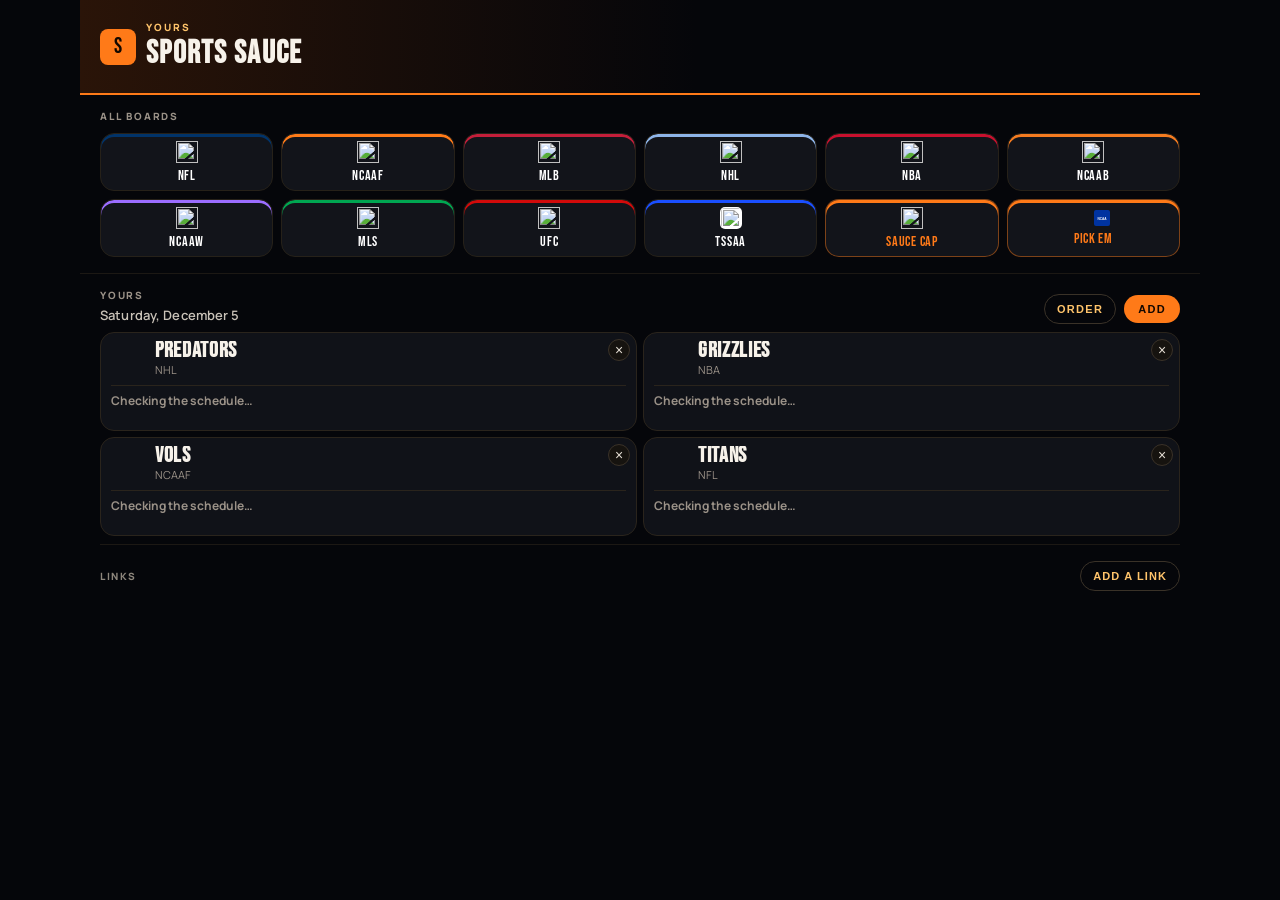
==== commit d7c2693d: "Pull each conference's full slate instead of the featured scoreboard." ====
--- a/index.html
+++ b/index.html
@@ -1458,7 +1458,7 @@
 <script>
 const URLS = {
   nfl: "https://site.api.espn.com/apis/site/v2/sports/football/nfl/scoreboard",
-  cfb: "https://site.api.espn.com/apis/site/v2/sports/football/college-football/scoreboard?groups=80&limit=80",
+  cfb: "https://site.api.espn.com/apis/site/v2/sports/football/college-football/scoreboard?groups=80&limit=300",
   mlb: "https://site.api.espn.com/apis/site/v2/sports/baseball/mlb/scoreboard",
   nhl: "https://site.api.espn.com/apis/site/v2/sports/hockey/nhl/scoreboard",
   nba: "https://site.web.api.espn.com/apis/site/v2/sports/basketball/nba/scoreboard",
@@ -2387,35 +2387,72 @@
     loadLeague(lg);
   });
 }
+function leagueConfIds(lg){
+  const rows=lg==="wcbb"?WCBB_CONF:lg==="cbb"?CBB_CONF:lg==="cfb"?CONF:[];
+  return rows.map(r=>r[0]).filter(id=>id && id!=="all" && id!=="top25");
+}
+function boardUrl(base, params){
+  const q=Object.keys(params||{}).filter(k=>params[k]!=null && params[k]!=="").map(k=>k+"="+encodeURIComponent(params[k])).join("&");
+  if(!q) return base;
+  return base+(base.includes("?")?"&":"?")+q;
+}
+async function fetchEvents(url){
+  try{
+    const res=await fetch(url,{cache:"no-store"});
+    if(!res.ok) return [];
+    return (await res.json()).events||[];
+  }catch(e){ return []; }
+}
+function mergeEvents(lists){
+  const seen=new Set(), out=[];
+  (lists||[]).forEach(list=>{(list||[]).forEach(ev=>{
+    const id=String(ev&&ev.id||"");
+    if(!id || seen.has(id)) return;
+    seen.add(id);
+    out.push(ev);
+  });});
+  return out;
+}
+async function pullGroups(base, groups, params){
+  const lists=await Promise.all(groups.map(g=>fetchEvents(boardUrl(base, Object.assign({groups:g, limit:"300"}, params||{})))));
+  return mergeEvents(lists);
+}
 async function pullDayBoard(lg){
   const base=URLS[lg];
   const off=LEAGUE===lg?Number(slateOff(lg))||0:0;
+  if(lg==="cbb"||lg==="wcbb"){
+    const groups=["50"].concat(leagueConfIds(lg));
+    const evs=await pullGroups(base, groups, {dates:chiStamp(off)});
+    if(evs.length || off) return evs;
+    return pullGroups(base, groups, {});
+  }
+  const extra="&limit=200";
+  const dated=base+(base.includes("?")?"&":"?")+"dates="+chiStamp(off)+extra;
   try{
-    const res=await fetch(base+"?dates="+chiStamp(off),{cache:"no-store"});
+    const res=await fetch(dated,{cache:"no-store"});
     if(res.ok){
       const evs=(await res.json()).events||[];
       if(evs.length || off) return evs;
     }
   }catch(e){}
   if(off) return [];
-  const res=await fetch(base,{cache:"no-store"});
+  const res=await fetch(base+(base.includes("?")?"&":"?")+"limit=200",{cache:"no-store"});
   if(!res.ok) throw new Error("unavailable");
   return (await res.json()).events||[];
 }
 async function pullCfbEvents(){
-  const base=URLS.cfb;
-  const res=await fetch(base,{cache:"no-store"});
+  const base="https://site.api.espn.com/apis/site/v2/sports/football/college-football/scoreboard";
+  const groups=["80"].concat(leagueConfIds("cfb"));
+  const res=await fetch(boardUrl(base,{groups:"80",limit:"300"}),{cache:"no-store"});
   if(!res.ok) throw new Error("unavailable");
   const d=await res.json();
   const week=noteWeek("cfb", d);
   const year=Number((d.season&&d.season.year)||2026);
   const st=Number((d.season&&d.season.type)||2);
   const off=LEAGUE==="cfb"?slateOff("cfb"):0;
-  if(off && week-off>=1){
-    const r2=await fetch(base+(base.includes("?")?"&":"?")+"year="+year+"&seasontype="+st+"&week="+(week-off),{cache:"no-store"});
-    if(r2.ok){ const d2=await r2.json(); if((d2.events||[]).length) return d2.events; }
-  }
-  return d.events||[];
+  const params=(off && week-off>=1)?{year:String(year), seasontype:String(st), week:String(week-off)}:{};
+  const evs=await pullGroups(base, groups, params);
+  return evs.length?evs:(d.events||[]);
 }
 async function pullNflEvents(){
   const base=URLS.nfl;
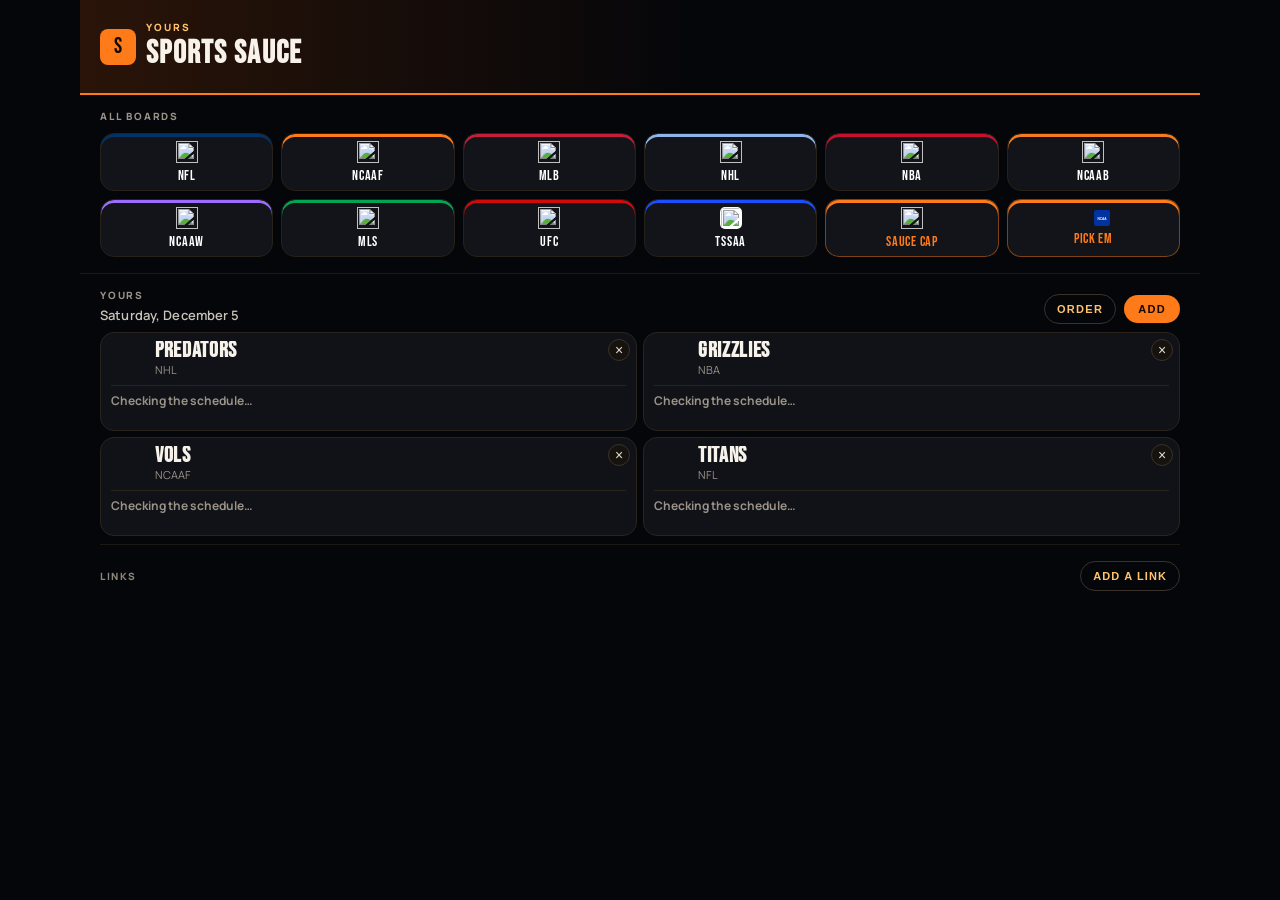
==== commit 04a3d7ee: "Show TSSAA finals for football, boys, and girls, and keep pulling them." ====
--- a/index.html
+++ b/index.html
@@ -2549,6 +2549,44 @@
   const g=k=>parts.find(x=>x.type===k).value;
   return g("month")+"-"+g("day")+"-"+g("year");
 }
+function tnShiftDay(mdy, delta){
+  const p=String(mdy||"").split("-").map(Number);
+  if(p.length<3) return mdy;
+  const dt=new Date(Date.UTC(p[2], p[0]-1, p[1]+delta));
+  const mm=String(dt.getUTCMonth()+1).padStart(2,"0");
+  const dd=String(dt.getUTCDate()).padStart(2,"0");
+  return mm+"-"+dd+"-"+dt.getUTCFullYear();
+}
+function tnResultDays(){
+  const t=chiToday();
+  return [...new Set([t, tnShiftDay(t,-1), fridaySelDate()])];
+}
+function tnTakeFile(d){
+  if(!d || !Array.isArray(d.games) || d.games.length<100) return;
+  const pack=window.TNFB||{games:[],standings:[]};
+  pack.games=pack.games||[];
+  const by=new Map(pack.games.map(g=>[String(g.id), g]));
+  d.games.forEach(g=>{
+    const old=by.get(String(g.id));
+    if(!old){ pack.games.push(g); by.set(String(g.id), g); return; }
+    const oldFinal=/final/i.test(old.status||"") && old.as!=="" && old.as!=null && old.hs!=="" && old.hs!=null;
+    const incomingFinal=/final/i.test(g.status||"") && g.as!=="" && g.as!=null && g.hs!=="" && g.hs!=null;
+    if(incomingFinal || !oldFinal){
+      if(g.as!=="" && g.as!=null) old.as=g.as;
+      if(g.hs!=="" && g.hs!=null) old.hs=g.hs;
+      if(g.status) old.status=g.status;
+    }
+    if(g.region) old.region=g.region;
+    if(g.ar) old.ar=g.ar;
+    if(g.hr) old.hr=g.hr;
+    if(g.aid) old.aid=g.aid;
+    if(g.hid) old.hid=g.hid;
+    if(g.date) old.date=g.date;
+  });
+  pack.asOf=d.asOf||pack.asOf;
+  window.TNFB=pack;
+  window.TN_IDS=new Set(pack.games.map(g=>String(g.id)));
+}
 function rosterSheet(groups){
   return (groups||[]).filter(g=>g.rows&&g.rows.length).map(g=>`<div class="sgrp"><h3>${g.title}</h3><div class="rsheet"><div class="rhead"><span>#</span><span>Player</span><span>Pos</span></div>${g.rows.map(p=>`<button type="button" class="rline prow" data-pid="${p.id||""}" data-pname="${String(p.name||"").replace(/"/g,"")}"><span class="rno">${p.no||""}</span><span class="rname">${p.name||""}</span><span class="rpos">${p.pos||""}</span></button>`).join("")}</div></div>`).join("");
 }
@@ -2757,62 +2795,38 @@
   return left ? (period+" "+left) : period;
 }
 async function refreshTnFromSource(why){
-  if(window._tnPull && Date.now()-window._tnPull<30000) return;
+  if(window._tnPull && Date.now()-window._tnPull<20000) return;
   window._tnPull=Date.now();
   if(typeof loadTnBracketFile==="function") await loadTnBracketFile(true);
-  const day=fridaySelDate();
-  const liveUrl="https://www.coacht.com/tennessee/scoreboard/updates_init.cfm?sportid=1&selDate="+encodeURIComponent(day)+"&bust="+Date.now();
   try{
-    const r=await fetch(liveUrl,{cache:"no-store"});
+    const r=await fetch("/data/tssaa.json?ts="+Date.now(),{cache:"no-store"});
     if(r.ok){
-      const data=await r.json();
-      if(Array.isArray(data) && data.length){
-        const rows=data.map(d=>({
-          id:String(d.eventid||""),
-          sport:"Football",
-          status:tnLiveStatus(d),
-          away:String(d.visitingname||"").trim(),
-          home:String(d.hostname||"").trim(),
-          as:String(d.visitingscore==null?"":d.visitingscore).trim(),
-          hs:String(d.hostscore==null?"":d.hostscore).trim()
-        })).filter(x=>x.id&&x.away&&x.home);
-        if(rows.length){
-          const n=applyTnScores(rows, day);
-          window.TN_WEEK=day;
-          if(typeof stampTnPins==="function") stampTnPins();
-          if(LEAGUE==="tssaa" && window.TN_TAB==="fb") paintTnSlate();
-          else if(window.VIEW_NOW==="home" && typeof paintYours==="function") paintYours(true);
-          const line=$("liveMeta");
-          if(line && LEAGUE==="tssaa") line.textContent="TSSAA · Football · "+((window.TNFB||{}).asOf||"")+" · "+n+" games";
-          return;
-        }
-      }
+      const text=await r.text();
+      if(text.trim().startsWith("{")) tnTakeFile(JSON.parse(text));
     }
   }catch(e){}
-  const src="https://www.coacht.com/tennessee/scoreboard/index.cfm?selDate="+day;
-  const proxies=[
-    "https://api.allorigins.win/raw?url="+encodeURIComponent(src),
-    "https://r.jina.ai/http://www.coacht.com/tennessee/scoreboard/index.cfm?selDate="+day
-  ];
-  for(const u of proxies){
-    const ctl=new AbortController();
-    const timer=setTimeout(()=>ctl.abort(), 25000);
+  for(const day of tnResultDays()){
+    const liveUrl="https://www.coacht.com/tennessee/scoreboard/updates_init.cfm?sportid=1&selDate="+encodeURIComponent(day)+"&bust="+Date.now();
     try{
-      const r=await fetch(u,{cache:"no-store", signal:ctl.signal});
+      const r=await fetch(liveUrl,{cache:"no-store"});
       if(!r.ok) continue;
-      const html=await r.text();
-      const rows=parseTnBoard(html);
-      if(!rows.length) continue;
-      const n=applyTnScores(rows, day);
-      window.TN_WEEK=day;
-      if(LEAGUE==="tssaa" && window.TN_TAB==="fb") paintTnSlate();
-      const line=$("liveMeta");
-      if(line) line.textContent="TSSAA · Football · "+((window.TNFB||{}).asOf||"")+" · "+n+" games";
-      return;
+      const data=await r.json();
+      if(!Array.isArray(data) || !data.length) continue;
+      const rows=data.map(d=>({
+        id:String(d.eventid||""),
+        sport:"Football",
+        status:tnLiveStatus(d),
+        away:String(d.visitingname||"").trim(),
+        home:String(d.hostname||"").trim(),
+        as:String(d.visitingscore==null?"":d.visitingscore).trim(),
+        hs:String(d.hostscore==null?"":d.hostscore).trim()
+      })).filter(x=>x.id&&x.away&&x.home);
+      if(rows.length) applyTnScores(rows, day);
     }catch(e){}
-    finally{ clearTimeout(timer); }
   }
   if(LEAGUE==="tssaa" && window.TN_TAB==="fb") paintTnSlate();
+  else if(window.VIEW_NOW==="home" && typeof paintYours==="function") paintYours(true);
+  if(window.TN_TAB==="brack" && typeof patchOpenBracket==="function") patchOpenBracket();
 }
 function msToNextFriNightPull(){
   const now=new Date();
@@ -2835,11 +2849,10 @@
 }
 function startTnFridayClock(){
   const tick=async()=>{
-    if(tnLiveHour()) await refreshTnFromSource("clock");
-    setTimeout(tick, tnLiveHour()?45000:Math.min(msToNextFriNightPull(), 15*60*1000));
+    await refreshTnFromSource("clock");
+    setTimeout(tick, tnLiveHour()?45000:120000);
   };
-  if(tnLiveHour()) refreshTnFromSource("boot");
-  setTimeout(tick, tnLiveHour()?45000:4000);
+  setTimeout(tick, 4000);
 }
 window.startTnFridayClock = startTnFridayClock;
 
@@ -3426,43 +3439,64 @@
     });
   }catch(e){}
 }
+function hoopKeep(next){
+  const prev=hoopPack();
+  const live=new Map();
+  (prev.games||[]).forEach(g=>{
+    if(g.as===""||g.as==null||g.hs===""||g.hs==null) return;
+    if(/\b(am|pm)\b/i.test(g.status||"") && !/qt|half|final|ot/i.test(g.status||"")) return;
+    live.set(String(g.id), g);
+  });
+  next.games=next.games||[];
+  next.games.forEach(g=>{
+    const old=live.get(String(g.id));
+    if(!old) return;
+    const blank=g.as===""||g.as==null||/\b(am|pm)\b/i.test(g.status||"");
+    if(blank){ g.as=old.as; g.hs=old.hs; if(old.status) g.status=old.status; }
+  });
+  const ids=new Set(next.games.map(g=>String(g.id)));
+  live.forEach((g,id)=>{ if(!ids.has(id)) next.games.push(g); });
+  if(!next.schools && prev.schools) next.schools=prev.schools;
+  return next;
+}
 async function refreshTnHoops(){
-  if(window._hoopPull && Date.now()-window._hoopPull<25000) return;
+  if(window._hoopPull && Date.now()-window._hoopPull<20000) return;
   window._hoopPull=Date.now();
   try{
-    const r=await fetch("/data/tssaa-hoops.json?v=1120b&ts="+Date.now(),{cache:"no-store"});
-    if(r.ok){ const d=await r.json(); if(d&&Array.isArray(d.games)) window.TNHOOP=d; }
+    const r=await fetch("/data/tssaa-hoops.json?ts="+Date.now(),{cache:"no-store"});
+    if(r.ok){ const d=await r.json(); if(d&&Array.isArray(d.games)) window.TNHOOP=hoopKeep(d); }
   }catch(e){}
   hoopRecall();
-  const day=chiToday();
-  const iso=tnIso(day);
-  for(const sportid of [3,2]){
-    try{
-      const r=await fetch("https://www.coacht.com/tennessee/scoreboard/updates_init.cfm?sportid="+sportid+"&selDate="+encodeURIComponent(day)+"&bust="+Date.now(),{cache:"no-store"});
-      if(!r.ok) continue;
-      const data=await r.json();
-      if(!Array.isArray(data)||!data.length) continue;
-      const sport=sportid===2?"girls":"boys";
-      const pack=hoopPack();
-      pack.games=pack.games||[];
-      data.forEach(d=>{
-        const id=String(d.eventid||"");
-        if(!id) return;
-        let g=pack.games.find(x=>String(x.id)===id);
-        const status=tnLiveStatus(d);
-        const as=String(d.visitingscore==null?"":d.visitingscore).trim();
-        const hs=String(d.hostscore==null?"":d.hostscore).trim();
-        if(!g){
-          g={id, date:iso, sport, group:"", status, away:String(d.visitingname||"").trim(), home:String(d.hostname||"").trim(), awayId:"", homeId:"", as, hs};
-          pack.games.push(g);
-        } else {
-          if(as!=="") g.as=as;
-          if(hs!=="") g.hs=hs;
-          if(status && status!=="Tonight") g.status=status;
-        }
-      });
-      window.TNHOOP=pack;
-    }catch(e){}
+  for(const day of tnResultDays()){
+    const iso=tnIso(day);
+    for(const sportid of [3,2]){
+      try{
+        const r=await fetch("https://www.coacht.com/tennessee/scoreboard/updates_init.cfm?sportid="+sportid+"&selDate="+encodeURIComponent(day)+"&bust="+Date.now(),{cache:"no-store"});
+        if(!r.ok) continue;
+        const data=await r.json();
+        if(!Array.isArray(data)||!data.length) continue;
+        const sport=sportid===2?"girls":"boys";
+        const pack=hoopPack();
+        pack.games=pack.games||[];
+        data.forEach(d=>{
+          const id=String(d.eventid||"");
+          if(!id) return;
+          let g=pack.games.find(x=>String(x.id)===id);
+          const status=tnLiveStatus(d);
+          const as=String(d.visitingscore==null?"":d.visitingscore).trim();
+          const hs=String(d.hostscore==null?"":d.hostscore).trim();
+          if(!g){
+            g={id, date:iso, sport, group:"", status, away:String(d.visitingname||"").trim(), home:String(d.hostname||"").trim(), awayId:"", homeId:"", as, hs};
+            pack.games.push(g);
+          } else {
+            if(as!=="") g.as=as;
+            if(hs!=="") g.hs=hs;
+            if(status && status!=="Tonight") g.status=status;
+          }
+        });
+        window.TNHOOP=pack;
+      }catch(e){}
+    }
   }
   hoopRemember();
   if(window.TN_TAB==="bb"||window.TN_TAB==="gb") paintTnHoop(window.TN_TAB);
@@ -3474,8 +3508,8 @@
 }
 function startTnHoopClock(){
   const tick=async()=>{
-    if(tnHoopHour()) await refreshTnHoops();
-    setTimeout(tick, tnHoopHour()?60000:10*60*1000);
+    await refreshTnHoops();
+    setTimeout(tick, tnHoopHour()?45000:120000);
   };
   refreshTnHoops();
   setTimeout(tick, 8000);
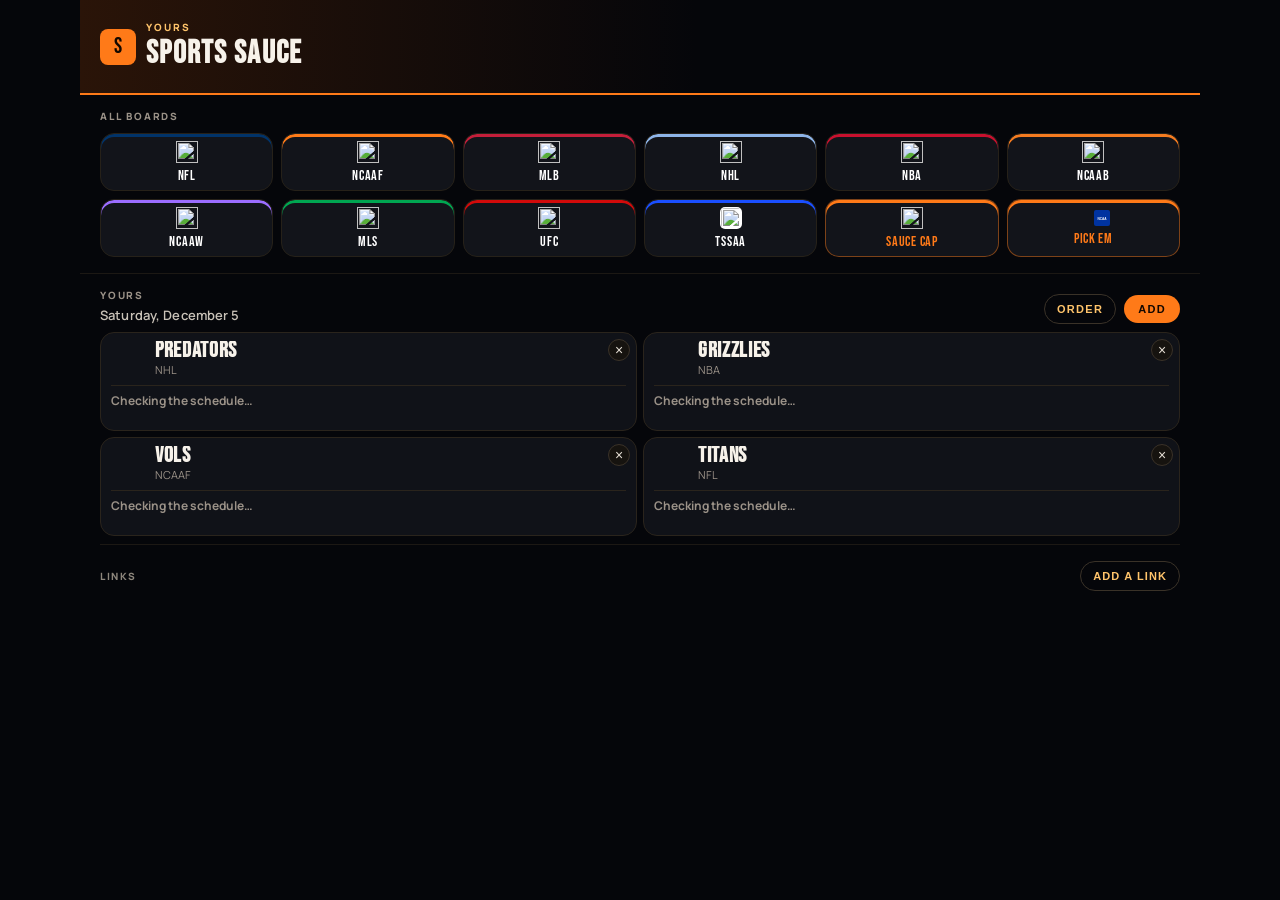
==== commit 04c63467: "Show the last successful TSSAA score pull on football, boys, and girls." ====
--- a/index.html
+++ b/index.html
@@ -212,6 +212,7 @@
 .bbnav button{flex:0 0 auto;min-height:36px;border:1px solid #2a241c;background:#101218;color:#cfc6b8;border-radius:999px;padding:8px 12px;font-size:12px;letter-spacing:.08em;text-transform:uppercase;font-weight:800;touch-action:manipulation}
 .bbnav button.on{background:#ff7a18;color:#140800;border-color:#ff7a18}
 .bbcount{margin:8px 0 0;color:#ffc46b;font-size:12px;font-weight:800;letter-spacing:.08em;text-transform:uppercase}
+.tnpull{margin:0 0 8px;color:#9b9288;font-size:11px;letter-spacing:.04em}
 .bbsec{margin:16px 0 8px}
 button.bbsec{display:block;width:100%;text-align:left;background:transparent;border:0;padding:0;color:inherit;cursor:pointer}
 .bbsec h3{margin:0;font-family:"Bebas Neue",sans-serif;font-size:28px;letter-spacing:.03em;line-height:.95;color:#ff7a18}
@@ -2583,6 +2584,7 @@
     if(g.hid) old.hid=g.hid;
     if(g.date) old.date=g.date;
   });
+  if(d.pulled) pack.pulled=d.pulled;
   pack.asOf=d.asOf||pack.asOf;
   window.TNFB=pack;
   window.TN_IDS=new Set(pack.games.map(g=>String(g.id)));
@@ -2647,7 +2649,6 @@
     if(String(g.region||"").trim()) return true;
     return false;
   });
-pack.asOf=new Date().toLocaleString("en-US",{timeZone:"America/Chicago",weekday:"short",hour:"numeric",minute:"2-digit"})+" CT";
   pack.liveDay=day;
   window.TNFB=pack;
   try{ sessionStorage.setItem("sauceTnLive", JSON.stringify({day:day, games:pack.games.filter(g=>g.date===day), asOf:pack.asOf})); }catch(e){}
@@ -2889,6 +2890,14 @@
   const r=tnCleanReg(g.region);
   if(r!=="Independent") return r;
   return (map&& (map[g.home]||map[g.away])) || "Independent";
+}
+function tnPullStamp(pack){
+  const raw=pack&&pack.pulled;
+  if(!raw) return "";
+  const dt=new Date(raw);
+  if(isNaN(dt.getTime())) return "";
+  const s=dt.toLocaleString("en-US",{timeZone:"America/Chicago",weekday:"short",month:"short",day:"numeric",hour:"numeric",minute:"2-digit"});
+  return `<p class="tnpull">Updated ${s} CT</p>`;
 }
 function paintTnSlate(){
   const pack=window.TNFB||{games:[],standings:[]};
@@ -2948,7 +2957,7 @@
     });
     return `<p class="kicker" style="margin:14px 0 8px">${fmtTnDate(d)} · ${list.length} games</p>`+list.map(card).join("");
   }).join("") || `<p class="hint">No games in this region for that date.</p>`;
-  $("liveList").innerHTML = weekPills + classPills + regPills + body;
+  $("liveList").innerHTML = tnPullStamp(pack) + weekPills + classPills + regPills + body;
   const weeks=$("tnWeeks");
   if(weeks) weeks.onclick=e=>{
     const b=e.target.closest("[data-tnweek]"); if(!b) return;
@@ -3532,6 +3541,7 @@
   const idKey=girls?"TN_GB_ID":"TN_BB_ID";
   if(!window[viewKey]) window[viewKey]="scores";
   const view=window[viewKey];
+  const pull=tnPullStamp(pack);
   if($("liveMeta")) $("liveMeta").textContent="TSSAA · "+label+(pack.asOf?(" · "+new Date(pack.asOf).toLocaleString("en-US",{timeZone:"America/Chicago",month:"short",day:"numeric",hour:"numeric",minute:"2-digit"})+" CT"):"");
   const tabs=`<div class="bbnav" id="hoopViews">
     <button type="button" data-hv="scores" class="${view==="scores"?"on":""}">Scores</button>
@@ -3542,7 +3552,7 @@
     host.querySelectorAll("[data-hv]").forEach(b=>b.onclick=()=>{ window[viewKey]=b.dataset.hv; if(b.dataset.hv!=="schools") window[idKey]=""; paintTnHoop(kind); });
   };
   if(!games.length && view!=="schools"){
-    host.innerHTML=tabs+"<p class='hint' style='padding:8px 0'>Loading scores…</p>";
+    host.innerHTML=pull+tabs+"<p class='hint' style='padding:8px 0'>Loading scores…</p>";
     bindViews();
     if(!window._hoopAsked){ window._hoopAsked=1; refreshTnHoops(); }
     return;
@@ -3550,7 +3560,7 @@
   if(view==="schools"){
     const schools=(girls?(window.TNGB||{}):(window.TNBB||{})).schools||[];
     if(!schools.length){
-      host.innerHTML=tabs+"<p class='hint' style='padding:8px 0'>Loading schools…</p>";
+      host.innerHTML=pull+tabs+"<p class='hint' style='padding:8px 0'>Loading schools…</p>";
       bindViews();
       return;
     }
@@ -3574,14 +3584,14 @@
         return `<div class="bbsked"><b>${esc(g.date||"")}</b><span>${esc(side+" "+(g.opp||"TBA"))}</span><em>${esc(result)}</em></div>`;
       }).join("")||"<p class='hint'>No games posted.</p>";
       const players=(open.roster||[]).map(p=>`<div class="bbplayer"><b>${esc(p.n||"")}</b><span>${esc([p.c,p.p,p.h].filter(Boolean).join(" · "))}</span></div>`).join("")||"<p class='hint'>Roster not posted.</p>";
-      host.innerHTML=tabs+`<button type="button" class="bbback" id="bbBack">Back</button><h2 class="bbschool">${esc(open.name||"")}</h2>${tag?`<p class="kicker">${esc(tag)}</p>`:""}<p class="kicker">Schedule</p>${rows}<p class="kicker" style="margin-top:16px">Roster</p><div class="bbroster">${players}</div>`;
+      host.innerHTML=pull+tabs+`<button type="button" class="bbback" id="bbBack">Back</button><h2 class="bbschool">${esc(open.name||"")}</h2>${tag?`<p class="kicker">${esc(tag)}</p>`:""}<p class="kicker">Schedule</p>${rows}<p class="kicker" style="margin-top:16px">Roster</p><div class="bbroster">${players}</div>`;
       bindViews();
       const back=$("bbBack");
       if(back) back.onclick=()=>{ if(!tnBack()){ window[idKey]=""; window[viewKey]="scores"; paintTnHoop(kind); } };
       return;
     }
     const hits=q.length<2?[]:schools.filter(s=>String(s.name||"").toLowerCase().replace(/county/g,"co").replace(/[^a-z0-9]+/g," ").includes(q)).slice(0,30);
-    host.innerHTML=tabs+`<input class="yq" id="bbq" placeholder="School — Summertown, Lewis County" value="${esc(raw)}" autocomplete="off"/>`+(q.length<2?"<p class='hint' style='padding:8px 0'>Type a school.</p>":(hits.length?hits.map(s=>`<button type="button" class="bbhit" data-bb="${esc(s.id)}"><b>${esc(s.name)}</b></button>`).join(""):"<p class='hint'>No school matched.</p>"));
+    host.innerHTML=pull+tabs+`<input class="yq" id="bbq" placeholder="School — Summertown, Lewis County" value="${esc(raw)}" autocomplete="off"/>`+(q.length<2?"<p class='hint' style='padding:8px 0'>Type a school.</p>":(hits.length?hits.map(s=>`<button type="button" class="bbhit" data-bb="${esc(s.id)}"><b>${esc(s.name)}</b></button>`).join(""):"<p class='hint'>No school matched.</p>"));
     bindViews();
     const box=$("bbq");
     if(box) box.oninput=()=>{ window[qKey]=box.value; paintTnHoop(kind); };
@@ -3670,7 +3680,7 @@
       const head=dist==="all"?`<div class="bbsec"><h3>${esc(title)}</h3>${sub?`<p>${esc(sub)}</p>`:""}</div>`:"";
       return head+`<button type="button" class="bbstand head"><span>#</span><b>Team</b><span>Dist</span><span>All</span></button>`+list.map((r,i)=>`<button type="button" class="bbstand" data-sid="${esc(r.id||"")}" data-sn="${esc(r.name)}"><span>${i+1}</span><b>${esc(r.name)}</b><span>${r.dw}-${r.dl}</span><span>${r.w}-${r.l}</span></button>`).join("");
     }).join("")||"<p class='hint'>No final scores in this class yet.</p>";
-    host.innerHTML=`<div class="bbstick">${tabs}${picks}</div>`+html;
+    host.innerHTML=`<div class="bbstick">${pull}${tabs}${picks}</div>`+html;
     bindViews();
     bindPicks();
     host.querySelectorAll(".bbstand[data-sn]").forEach(b=>b.onclick=()=>openHoopSchool(kind, b.dataset.sid, b.dataset.sn));
@@ -3720,7 +3730,7 @@
       return `<article class="bbcard"><header><span class="bbfin${live?" live":""}">${esc(mark)}</span></header>${row(nm(g.away),g.awayId,g.as,aWin)}${row(nm(g.home),g.homeId,g.hs,hWin)}</article>`;
     }).join("");
   }).join("")||"<p class='hint'>No games for that class and district on this day.</p>";
-  host.innerHTML=`<div class="bbstick">${tabs}${dayPills}${picks}</div>`+countLine+html;
+  host.innerHTML=`<div class="bbstick">${pull}${tabs}${dayPills}${picks}</div>`+countLine+html;
   bindViews();
   bindPicks();
   host.querySelectorAll("[data-hd]").forEach(b=>b.onclick=()=>{ window[lockKey]=1; window[dayKey]=b.dataset.hd; paintTnHoop(kind); });
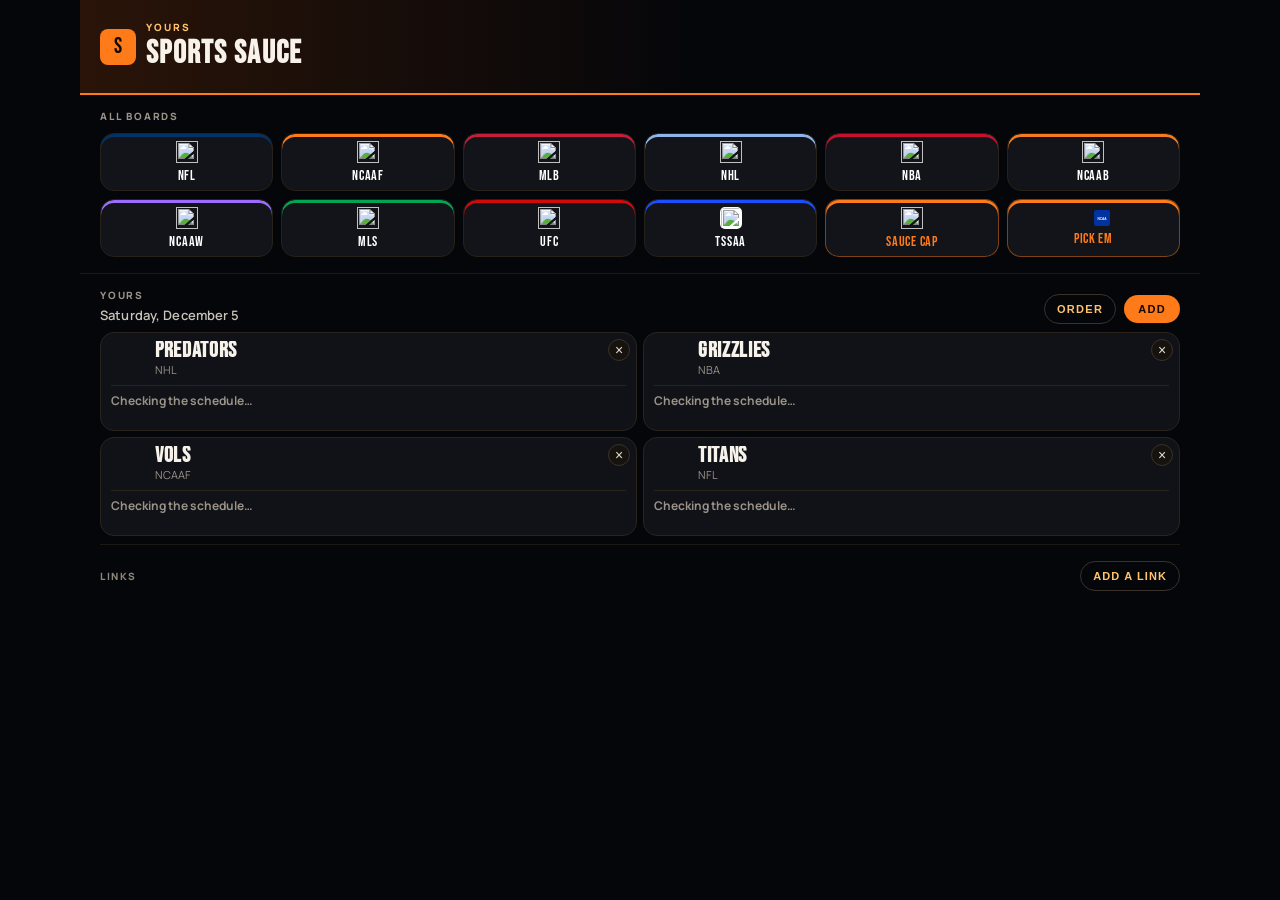
==== commit b02f5253: "Collapse TSSAA basketball class, region, and district into one row." ====
--- a/index.html
+++ b/index.html
@@ -208,6 +208,11 @@
 .bbhit{display:flex;flex-direction:column;align-items:flex-start;gap:2px;width:100%;text-align:left;background:#101218;border:1px solid #2a241c;color:#fff;border-radius:12px;padding:10px 12px;margin-top:8px;cursor:pointer}
 .bbstick{position:sticky;top:0;z-index:8;background:#05060a;padding:6px 0 8px}
 .bblab{margin:8px 0 4px;font-size:10px;letter-spacing:.16em;text-transform:uppercase;color:#ff7a18;font-weight:800}
+.bbfilt{display:grid;grid-template-columns:1.15fr 1fr .9fr;gap:6px;margin:6px 0 0}
+.bbfilt label{display:flex;flex-direction:column;gap:3px;min-width:0;font-size:9px;letter-spacing:.14em;text-transform:uppercase;color:#9b9288;font-weight:800}
+.bbfilt select{width:100%;height:36px;border-radius:10px;border:1px solid #2a241c;background:#101218;color:#fff;font-size:16px;font-weight:700;padding:0 4px}
+.bbfilt select:disabled{opacity:.4}
+.bbdays{flex-wrap:nowrap;overflow-x:auto}
 .bbnav{display:flex;flex-wrap:wrap;gap:6px;margin:0 0 2px}
 .bbnav button{flex:0 0 auto;min-height:36px;border:1px solid #2a241c;background:#101218;color:#cfc6b8;border-radius:999px;padding:8px 12px;font-size:12px;letter-spacing:.08em;text-transform:uppercase;font-weight:800;touch-action:manipulation}
 .bbnav button.on{background:#ff7a18;color:#140800;border-color:#ff7a18}
@@ -3608,21 +3613,15 @@
   const districts=(board.find(b=>b.region===reg)||{}).districts||[];
   if(!window[distKey] || (window[distKey]!=="all" && !districts.includes(window[distKey]))) window[distKey]="all";
   const dist=reg==="all"?"all":window[distKey];
-  const clsPills=`<div class="bblab">Class</div><div class="bbnav" id="hoopCls">${classes.map(c=>{
-    const lab=c==="all"?"All":(c.startsWith("II|")?"D-II ":"")+c.split("|").pop();
-    return `<button type="button" data-hcls="${c}" class="${c===cls?"on":""}">${lab}</button>`;
-  }).join("")}</div>`;
-  const regPills=`<div class="bblab">Region</div>`+(cls==="all"?"<p class='hint' style='margin:0 0 4px'>Choose a class.</p>":`<div class="bbnav" id="hoopReg"><button type="button" data-hreg="all" class="${reg==="all"?"on":""}">All</button>${regions.map(r=>`<button type="button" data-hreg="${esc(r)}" class="${r===reg?"on":""}">${/^\d+$/.test(r)?"R"+r:esc(r)}</button>`).join("")}</div>`);
-  const distPills=(()=>{
-    if(cls==="all") return `<div class="bblab">District</div><p class="hint" style="margin:0 0 4px">Choose a class, then a region.</p>`;
-    if(reg==="all") return `<div class="bblab">District</div><p class="hint" style="margin:0 0 4px">Choose a region.</p>`;
-    if(!districts.length) return "";
-    return `<div class="bblab">District</div><div class="bbnav" id="hoopDist"><button type="button" data-hdst="all" class="${dist==="all"?"on":""}">All</button>${districts.map(n=>`<button type="button" data-hdst="${n}" class="${n===dist?"on":""}">D${n}</button>`).join("")}</div>`;
-  })();
-  const picks=clsPills+regPills+distPills;
+  const clsLab=c=>c==="all"?"All":((c.startsWith("II|")?"II ":"")+c.split("|").pop());
+  const picks=`<div class="bbfilt">
+    <label>Class<select data-hf="cls">${classes.map(c=>`<option value="${c}"${c===cls?" selected":""}>${clsLab(c)}</option>`).join("")}</select></label>
+    <label>Region<select data-hf="reg"${cls==="all"?" disabled":""}><option value="all"${reg==="all"?" selected":""}>All</option>${regions.map(r=>`<option value="${esc(r)}"${r===reg?" selected":""}>${/^\d+$/.test(r)?"R"+esc(r):esc(r)}</option>`).join("")}</select></label>
+    <label>District<select data-hf="dst"${reg==="all"||!districts.length?" disabled":""}><option value="all"${dist==="all"?" selected":""}>All</option>${districts.map(n=>`<option value="${n}"${n===dist?" selected":""}>D${n}</option>`).join("")}</select></label>
+  </div>`;
   const bindPicks=()=>{
     host.onclick=e=>{
-      if(e.target.closest(".bbteam,.bbstand,.bbhit,.bbback,[data-hv],[data-hd],[data-bb]")) return;
+      if(e.target.closest(".bbteam,.bbstand,.bbhit,.bbback,select,[data-hv],[data-hd],[data-bb]")) return;
       const clsBtn=e.target.closest("[data-hcls]");
       if(clsBtn){
         window[clsKey]=clsBtn.getAttribute("data-hcls")||"all";
@@ -3644,6 +3643,15 @@
         paintTnHoop(kind);
       }
     };
+    host.querySelectorAll("select[data-hf]").forEach(sel=>{
+      sel.onchange=()=>{
+        const which=sel.getAttribute("data-hf");
+        if(which==="cls"){ window[clsKey]=sel.value; window[regKey]="all"; window[distKey]="all"; }
+        else if(which==="reg"){ window[regKey]=sel.value; window[distKey]="all"; }
+        else window[distKey]=sel.value;
+        paintTnHoop(kind);
+      };
+    });
   };
   const matchGame=g=>cls==="all"||hoopSides(g).some(p=>hoopHit(p, cls, reg, dist));
   const picked=games.filter(matchGame);
@@ -3693,7 +3701,7 @@
     window[dayKey]=dates.includes(today)?today:(dates[dates.length-1]||"");
   }
   const day=window[dayKey];
-  const dayPills=`<div class="bbnav" id="hoopDays">${dates.slice(-10).map(d=>{
+  const dayPills=`<div class="bbnav bbdays" id="hoopDays">${dates.slice(-10).map(d=>{
     const [yy,mm,dd]=d.split("-");
     return `<button type="button" data-hd="${d}" class="${d===day?"on":""}">${d===today?"Today":mm+"/"+dd}</button>`;
   }).join("")}</div>`;
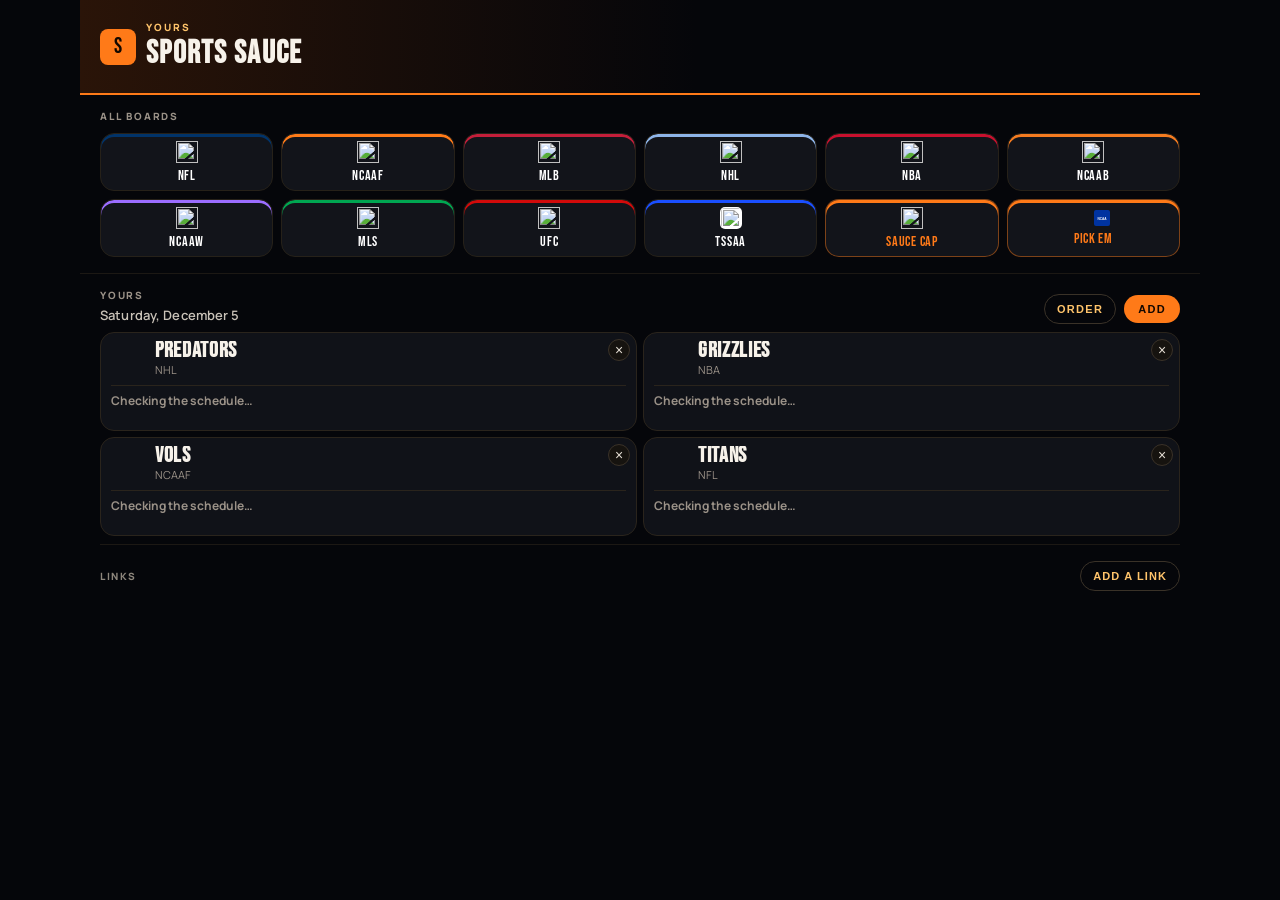
==== commit f01cce55: "Stop a basketball score from sticking to the next meeting. Match a result to that date only, show di" ====
--- a/index.html
+++ b/index.html
@@ -231,7 +231,7 @@
 .bbteam em{flex:none;font-style:normal;font-family:"Bebas Neue",sans-serif;font-size:30px;line-height:.85;min-width:36px;text-align:right}
 .bbteam.lose{color:#8d867c}
 .bbteam.lose em{color:#8d867c}
-.bbstand{display:grid;grid-template-columns:28px minmax(0,1fr) 54px 54px;gap:8px;align-items:center;width:100%;text-align:left;background:transparent;border:0;border-bottom:1px solid #241e18;color:#fff;padding:11px 0;cursor:pointer;font:inherit}
+.bbstand{display:grid;grid-template-columns:28px minmax(0,1fr) 44px 44px 44px;gap:8px;align-items:center;width:100%;text-align:left;background:transparent;border:0;border-bottom:1px solid #241e18;color:#fff;padding:11px 0;cursor:pointer;font:inherit}
 .bbstand.head{color:#8d867c;font-size:10px;letter-spacing:.1em;text-transform:uppercase;font-weight:800;cursor:default}
 .bbstand b{font-size:15px;font-weight:750;white-space:nowrap;overflow:hidden;text-overflow:ellipsis}
 .bbstand span{text-align:right;font-variant-numeric:tabular-nums;font-weight:800}
@@ -3409,6 +3409,45 @@
   if(!key) return null;
   return schools.find(s=>tnAlignKey(s.name)===key) || schools.find(s=>tnAlignKey(s.name).startsWith(key) || key.startsWith(tnAlignKey(s.name))) || null;
 }
+function hoopDateKey(s){
+  const raw=String(s||"").trim();
+  if(/^\d{4}-\d{2}-\d{2}$/.test(raw)) return raw;
+  const mon={jan:"01",feb:"02",mar:"03",apr:"04",may:"05",jun:"06",jul:"07",aug:"08",sep:"09",oct:"10",nov:"11",dec:"12"};
+  const m=raw.match(/([A-Za-z]+)\.?\s+(\d{1,2}),?\s+(\d{4})/);
+  if(!m) return "";
+  const mm=mon[m[1].slice(0,3).toLowerCase()];
+  if(!mm) return "";
+  return m[3]+"-"+mm+"-"+String(Number(m[2])).padStart(2,"0");
+}
+function hoopScoreHit(sport, schoolId, schoolName, g){
+  const day=hoopDateKey(g&&g.date);
+  if(!day) return null;
+  const opp=tnAlignKey(g.opp||"");
+  return hoopGamesFor(sport, schoolId, schoolName).find(x=>{
+    if(hoopDateKey(x.date)!==day) return false;
+    if(g.oppId && (String(x.awayId)===String(g.oppId)||String(x.homeId)===String(g.oppId))) return true;
+    if(!opp) return false;
+    return tnAlignKey(x.away)===opp || tnAlignKey(x.home)===opp;
+  })||null;
+}
+function hoopTeamRecord(sport, id, name){
+  const mineMeta=hoopClean(hoopMeta(sport, id)||{}, "");
+  const rec={w:0,l:0,dw:0,dl:0,rw:0,rl:0};
+  hoopGamesFor(sport, id, name).forEach(g=>{
+    if(!hoopFinal(g)) return;
+    const as=Number(g.as), hs=Number(g.hs);
+    if(!Number.isFinite(as)||!Number.isFinite(hs)||as===hs) return;
+    const mine=String(g.homeId)===String(id)||tnAlignKey(g.home)===tnAlignKey(name);
+    const win=(mine?hs:as)>(mine?as:hs);
+    rec.w+=win?1:0; rec.l+=win?0:1;
+    const oppId=mine?g.awayId:g.homeId;
+    const om=hoopClean(hoopMeta(sport, oppId)||{}, "");
+    const same=mineMeta.klass && om.klass && mineMeta.klass===om.klass && mineMeta.div && mineMeta.div===om.div;
+    if(same && mineMeta.region && mineMeta.region===om.region){ rec.rw+=win?1:0; rec.rl+=win?0:1; }
+    if(same && mineMeta.district && mineMeta.district===om.district){ rec.dw+=win?1:0; rec.dl+=win?0:1; }
+  });
+  return rec;
+}
 function hoopGamesFor(sport, id, name){
   const key=tnAlignKey(name||"");
   return (hoopPack().games||[]).filter(g=>{
@@ -3473,7 +3512,20 @@
   if(!next.schools && prev.schools) next.schools=prev.schools;
   return next;
 }
-async function refreshTnHoops(){
+function hoopBackfillDays(){
+  const today=tnIso(chiToday());
+  const open=new Set();
+  (hoopPack().games||[]).forEach(g=>{
+    if(!g.date || g.date>=today || open.has(g.date)) return;
+    const scored=g.as!=="" && g.as!=null && g.hs!=="" && g.hs!=null && /final/i.test(g.status||"");
+    if(!scored) open.add(g.date);
+  });
+  return [...open].sort().slice(0,4).map(iso=>{
+    const p=iso.split("-");
+    return p[1]+"-"+p[2]+"-"+p[0];
+  });
+}
+async function refreshTnHoops(full){
   if(window._hoopPull && Date.now()-window._hoopPull<20000) return;
   window._hoopPull=Date.now();
   try{
@@ -3481,7 +3533,8 @@
     if(r.ok){ const d=await r.json(); if(d&&Array.isArray(d.games)) window.TNHOOP=hoopKeep(d); }
   }catch(e){}
   hoopRecall();
-  for(const day of tnResultDays()){
+  const days=[...new Set(tnResultDays().concat(full?hoopBackfillDays():[]))];
+  for(const day of days){
     const iso=tnIso(day);
     for(const sportid of [3,2]){
       try{
@@ -3521,12 +3574,11 @@
   return h>=15 && h<=23;
 }
 function startTnHoopClock(){
-  const tick=async()=>{
-    await refreshTnHoops();
-    setTimeout(tick, tnHoopHour()?45000:120000);
+  const tick=async(full)=>{
+    await refreshTnHoops(!!full);
+    setTimeout(()=>tick(false), tnHoopHour()?45000:120000);
   };
-  refreshTnHoops();
-  setTimeout(tick, 8000);
+  tick(true);
 }
 function paintTnHoop(kind){
   const host=$("liveList");
@@ -3575,21 +3627,22 @@
     if(open){
       const meta=hoopMeta(sport, open.id)||{};
       const tag=[meta.klass?("Class "+meta.klass):"", meta.region?("Region "+meta.region):"", meta.district?("District "+meta.district):""].filter(Boolean).join(" · ");
-      const scored=hoopGamesFor(sport, open.id, open.name);
+      const rec=hoopTeamRecord(sport, open.id, open.name);
+      const recLine="District "+rec.dw+"-"+rec.dl+" · Region "+rec.rw+"-"+rec.rl+" · Overall "+rec.w+"-"+rec.l;
       const rows=(open.games||[]).map(g=>{
         const side=g.away?"at":"vs";
-        const hit=scored.find(x=>tnAlignKey(x.away)===tnAlignKey(g.opp)||tnAlignKey(x.home)===tnAlignKey(g.opp));
+        const hit=hoopScoreHit(sport, open.id, open.name, g);
         let result=g.result||"";
         if(hit && hit.as!=="" && hit.hs!=="" && !/\b(am|pm)\b/i.test(hit.status||"")){
           const mine=String(hit.homeId)===String(open.id)||tnAlignKey(hit.home)===tnAlignKey(open.name);
           const us=mine?hit.hs:hit.as, them=mine?hit.as:hit.hs;
-          const mark=Number(us)>Number(them)?"W":"L";
+          const mark=Number(us)>Number(them)?"W":(Number(us)<Number(them)?"L":"T");
           result=mark+" "+us+"–"+them;
         }
         return `<div class="bbsked"><b>${esc(g.date||"")}</b><span>${esc(side+" "+(g.opp||"TBA"))}</span><em>${esc(result)}</em></div>`;
       }).join("")||"<p class='hint'>No games posted.</p>";
       const players=(open.roster||[]).map(p=>`<div class="bbplayer"><b>${esc(p.n||"")}</b><span>${esc([p.c,p.p,p.h].filter(Boolean).join(" · "))}</span></div>`).join("")||"<p class='hint'>Roster not posted.</p>";
-      host.innerHTML=pull+tabs+`<button type="button" class="bbback" id="bbBack">Back</button><h2 class="bbschool">${esc(open.name||"")}</h2>${tag?`<p class="kicker">${esc(tag)}</p>`:""}<p class="kicker">Schedule</p>${rows}<p class="kicker" style="margin-top:16px">Roster</p><div class="bbroster">${players}</div>`;
+      host.innerHTML=pull+tabs+`<button type="button" class="bbback" id="bbBack">Back</button><h2 class="bbschool">${esc(open.name||"")}</h2>${tag?`<p class="kicker">${esc(tag)}</p>`:""}<p class="kicker">${esc(recLine)}</p><p class="kicker">Schedule</p>${rows}<p class="kicker" style="margin-top:16px">Roster</p><div class="bbroster">${players}</div>`;
       bindViews();
       const back=$("bbBack");
       if(back) back.onclick=()=>{ if(!tnBack()){ window[idKey]=""; window[viewKey]="scores"; paintTnHoop(kind); } };
@@ -3657,22 +3710,30 @@
   const picked=games.filter(matchGame);
   if(view==="stand"){
     const table={};
+    const ensure=(name,id)=>{
+      const meta=hoopClean(hoopMeta(sport, id)||{}, "");
+      if(cls!=="all" && !hoopHit(meta, cls, reg, dist)) return null;
+      if(!name && !id) return null;
+      const key=id||name;
+      if(!table[key]) table[key]={name:name||"Team", id, div:meta.div||"", klass:meta.klass||"", region:meta.region||"", district:meta.district||"", w:0, l:0, dw:0, dl:0, rw:0, rl:0};
+      return table[key];
+    };
+    if(cls!=="all") games.forEach(g=>{ ensure(g.away, g.awayId); ensure(g.home, g.homeId); });
     games.forEach(g=>{
       if(!hoopFinal(g)) return;
       const as=Number(g.as), hs=Number(g.hs);
       if(!Number.isFinite(as)||!Number.isFinite(hs)||as===hs) return;
+      const am=hoopClean(hoopMeta(sport, g.awayId)||{}, "");
+      const hm=hoopClean(hoopMeta(sport, g.homeId)||{}, "");
+      const same=am.klass && hm.klass && am.klass===hm.klass && am.div && am.div===hm.div;
+      const distGame=same && am.district && am.district===hm.district;
+      const regGame=same && am.region && am.region===hm.region;
       [[g.away,g.awayId,as>hs],[g.home,g.homeId,hs>as]].forEach(([name,id,win])=>{
-        if(!name) return;
-        const meta=hoopClean(hoopMeta(sport, id)||{}, "");
-        if(cls!=="all" && !hoopHit(meta, cls, reg, dist)) return;
-        const key=(id||name);
-        const row=table[key]||{name, id, div:meta.div||"", klass:meta.klass||"", region:meta.region||"", district:meta.district||"", w:0, l:0, dw:0, dl:0};
+        const row=ensure(name,id);
+        if(!row) return;
         row.w+=win?1:0; row.l+=win?0:1;
-        const am=hoopClean(hoopMeta(sport, g.awayId)||{}, "");
-        const hm=hoopClean(hoopMeta(sport, g.homeId)||{}, "");
-        const distGame=am.klass && hm.klass && am.klass===hm.klass && am.div===hm.div && am.district && am.district===hm.district;
         if(distGame){ row.dw+=win?1:0; row.dl+=win?0:1; }
-        table[key]=row;
+        if(regGame){ row.rw+=win?1:0; row.rl+=win?0:1; }
       });
     });
     const rows=Object.values(table);
@@ -3684,9 +3745,13 @@
     });
     const html=Object.keys(groups).sort((a,b)=>hoopSortKey(groups[a][0])-hoopSortKey(groups[b][0])).map(lab=>{
       const [title,sub]=lab.split("|");
-      const list=groups[lab].sort((a,b)=>(b.dw-b.dl)-(a.dw-a.dl)||(b.w-b.l)-(a.w-a.l)||a.name.localeCompare(b.name));
+      const list=groups[lab].sort((a,b)=>{
+        if(dist!=="all") return (b.dw-b.dl)-(a.dw-a.dl)||(b.rw-b.rl)-(a.rw-a.rl)||(b.w-b.l)-(a.w-a.l)||a.name.localeCompare(b.name);
+        if(reg!=="all") return (b.rw-b.rl)-(a.rw-a.rl)||(b.w-b.l)-(a.w-a.l)||a.name.localeCompare(b.name);
+        return (b.w-b.l)-(a.w-a.l)||(b.rw-b.rl)-(a.rw-a.rl)||a.name.localeCompare(b.name);
+      });
       const head=dist==="all"?`<div class="bbsec"><h3>${esc(title)}</h3>${sub?`<p>${esc(sub)}</p>`:""}</div>`:"";
-      return head+`<button type="button" class="bbstand head"><span>#</span><b>Team</b><span>Dist</span><span>All</span></button>`+list.map((r,i)=>`<button type="button" class="bbstand" data-sid="${esc(r.id||"")}" data-sn="${esc(r.name)}"><span>${i+1}</span><b>${esc(r.name)}</b><span>${r.dw}-${r.dl}</span><span>${r.w}-${r.l}</span></button>`).join("");
+      return head+`<button type="button" class="bbstand head"><span>#</span><b>Team</b><span>Dist</span><span>Reg</span><span>All</span></button>`+list.map((r,i)=>`<button type="button" class="bbstand" data-sid="${esc(r.id||"")}" data-sn="${esc(r.name)}"><span>${i+1}</span><b>${esc(r.name)}</b><span>${r.dw}-${r.dl}</span><span>${r.rw}-${r.rl}</span><span>${r.w}-${r.l}</span></button>`).join("");
     }).join("")||"<p class='hint'>No final scores in this class yet.</p>";
     host.innerHTML=`<div class="bbstick">${pull}${tabs}${picks}</div>`+html;
     bindViews();
@@ -3772,7 +3837,7 @@
     if($("boardPanel")) $("boardPanel").hidden=true;
     if($("liveList")) $("liveList").hidden=false;
     if(!window.JUST_BACK) paintTnHoop(which);
-    if(typeof refreshTnHoops==="function") refreshTnHoops();
+    if(typeof refreshTnHoops==="function") refreshTnHoops(true);
     return;
   }
   if(which==="stand"){
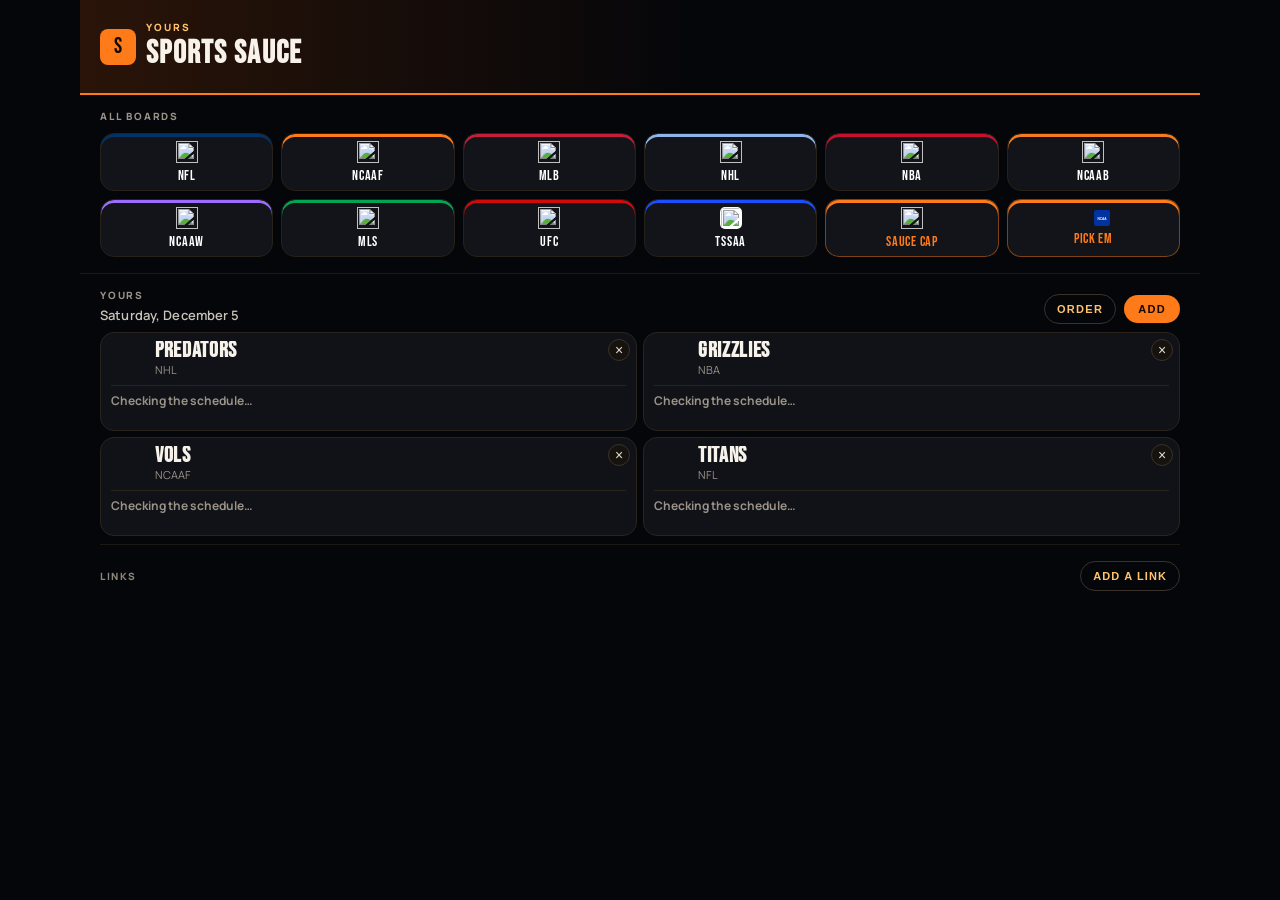
==== commit f4f37e89: "Show TSSAA class standings. The college hoopMeta function was overwriting the high school school loo" ====
--- a/index.html
+++ b/index.html
@@ -3335,7 +3335,7 @@
   return p.length===3 ? (p[2]+"-"+p[0]+"-"+p[1]) : "";
 }
 function hoopPack(){ return window.TNHOOP||{games:[],schools:{}}; }
-function hoopMeta(sport, id){
+function tnSchool(sport, id){
   const sid=String(id||"").trim();
   if(!sid) return null;
   const schools=hoopPack().schools||{};
@@ -3354,18 +3354,23 @@
   const region=String(src.region||"").replace(/\s*district\s*$/i,"").replace(/\s*region\s*$/i,"").replace(/^region\s+/i,"").trim();
   return {div, klass:src.klass||"", region, district:String(src.district||""), group:group||""};
 }
+function hoopSide(g, home){
+  const id=home?g.homeId:g.awayId;
+  const looked=hoopClean(tnSchool(g.sport, id)||{}, "");
+  if(looked.klass) return looked;
+  return hoopClean({
+    division:home?g.hdiv:g.adiv,
+    klass:home?g.hklass:g.aklass,
+    region:home?g.hreg:g.areg,
+    district:home?g.hdist:g.adist
+  }, g.group||"");
+}
 function hoopPlace(g){
-  const h=hoopMeta(g.sport, g.homeId)||hoopMeta(g.sport, g.awayId)||{};
-  return hoopClean(h, g.group||"");
+  const home=hoopSide(g, true);
+  return home.klass?home:hoopSide(g, false);
 }
 function hoopSides(g){
-  const out=[];
-  const add=m=>{ if(!m) return; const c=hoopClean(m, g.group||""); if(c.klass) out.push(c); };
-  add(hoopMeta(g.sport, g.homeId));
-  add(hoopMeta(g.sport, g.awayId));
-  if(g.hklass) add({division:g.hdiv||"", klass:g.hklass, region:g.hreg, district:g.hdist});
-  if(g.aklass) add({division:g.adiv||"", klass:g.aklass, region:g.areg, district:g.adist});
-  return out;
+  return [false,true].map(home=>hoopSide(g, home)).filter(p=>p.klass);
 }
 function hoopBoard(cls){
   if(!cls || cls==="all") return [];
@@ -3431,7 +3436,6 @@
   })||null;
 }
 function hoopTeamRecord(sport, id, name){
-  const mineMeta=hoopClean(hoopMeta(sport, id)||{}, "");
   const rec={w:0,l:0,dw:0,dl:0,rw:0,rl:0};
   hoopGamesFor(sport, id, name).forEach(g=>{
     if(!hoopFinal(g)) return;
@@ -3440,8 +3444,8 @@
     const mine=String(g.homeId)===String(id)||tnAlignKey(g.home)===tnAlignKey(name);
     const win=(mine?hs:as)>(mine?as:hs);
     rec.w+=win?1:0; rec.l+=win?0:1;
-    const oppId=mine?g.awayId:g.homeId;
-    const om=hoopClean(hoopMeta(sport, oppId)||{}, "");
+    const mineMeta=hoopSide(g, mine);
+    const om=hoopSide(g, !mine);
     const same=mineMeta.klass && om.klass && mineMeta.klass===om.klass && mineMeta.div && mineMeta.div===om.div;
     if(same && mineMeta.region && mineMeta.region===om.region){ rec.rw+=win?1:0; rec.rl+=win?0:1; }
     if(same && mineMeta.district && mineMeta.district===om.district){ rec.dw+=win?1:0; rec.dl+=win?0:1; }
@@ -3625,7 +3629,7 @@
     const q=raw.trim().toLowerCase().replace(/county/g,"co").replace(/[^a-z0-9]+/g," ").trim();
     const open=schools.find(s=>String(s.id)===String(window[idKey]||""));
     if(open){
-      const meta=hoopMeta(sport, open.id)||{};
+      const meta=tnSchool(sport, open.id)||{};
       const tag=[meta.klass?("Class "+meta.klass):"", meta.region?("Region "+meta.region):"", meta.district?("District "+meta.district):""].filter(Boolean).join(" · ");
       const rec=hoopTeamRecord(sport, open.id, open.name);
       const recLine="District "+rec.dw+"-"+rec.dl+" · Region "+rec.rw+"-"+rec.rl+" · Overall "+rec.w+"-"+rec.l;
@@ -3710,26 +3714,26 @@
   const picked=games.filter(matchGame);
   if(view==="stand"){
     const table={};
-    const ensure=(name,id)=>{
-      const meta=hoopClean(hoopMeta(sport, id)||{}, "");
+    const ensure=(name,id,meta)=>{
+      meta=meta||{};
       if(cls!=="all" && !hoopHit(meta, cls, reg, dist)) return null;
       if(!name && !id) return null;
       const key=id||name;
       if(!table[key]) table[key]={name:name||"Team", id, div:meta.div||"", klass:meta.klass||"", region:meta.region||"", district:meta.district||"", w:0, l:0, dw:0, dl:0, rw:0, rl:0};
+      else if(!table[key].klass && meta.klass){ table[key].div=meta.div||""; table[key].klass=meta.klass; table[key].region=meta.region||""; table[key].district=meta.district||""; }
       return table[key];
     };
-    if(cls!=="all") games.forEach(g=>{ ensure(g.away, g.awayId); ensure(g.home, g.homeId); });
     games.forEach(g=>{
+      const am=hoopSide(g, false), hm=hoopSide(g, true);
+      if(cls!=="all"){ ensure(g.away, g.awayId, am); ensure(g.home, g.homeId, hm); }
       if(!hoopFinal(g)) return;
       const as=Number(g.as), hs=Number(g.hs);
       if(!Number.isFinite(as)||!Number.isFinite(hs)||as===hs) return;
-      const am=hoopClean(hoopMeta(sport, g.awayId)||{}, "");
-      const hm=hoopClean(hoopMeta(sport, g.homeId)||{}, "");
       const same=am.klass && hm.klass && am.klass===hm.klass && am.div && am.div===hm.div;
       const distGame=same && am.district && am.district===hm.district;
       const regGame=same && am.region && am.region===hm.region;
-      [[g.away,g.awayId,as>hs],[g.home,g.homeId,hs>as]].forEach(([name,id,win])=>{
-        const row=ensure(name,id);
+      [[g.away,g.awayId,as>hs,am],[g.home,g.homeId,hs>as,hm]].forEach(([name,id,win,meta])=>{
+        const row=ensure(name,id,meta);
         if(!row) return;
         row.w+=win?1:0; row.l+=win?0:1;
         if(distGame){ row.dw+=win?1:0; row.dl+=win?0:1; }
